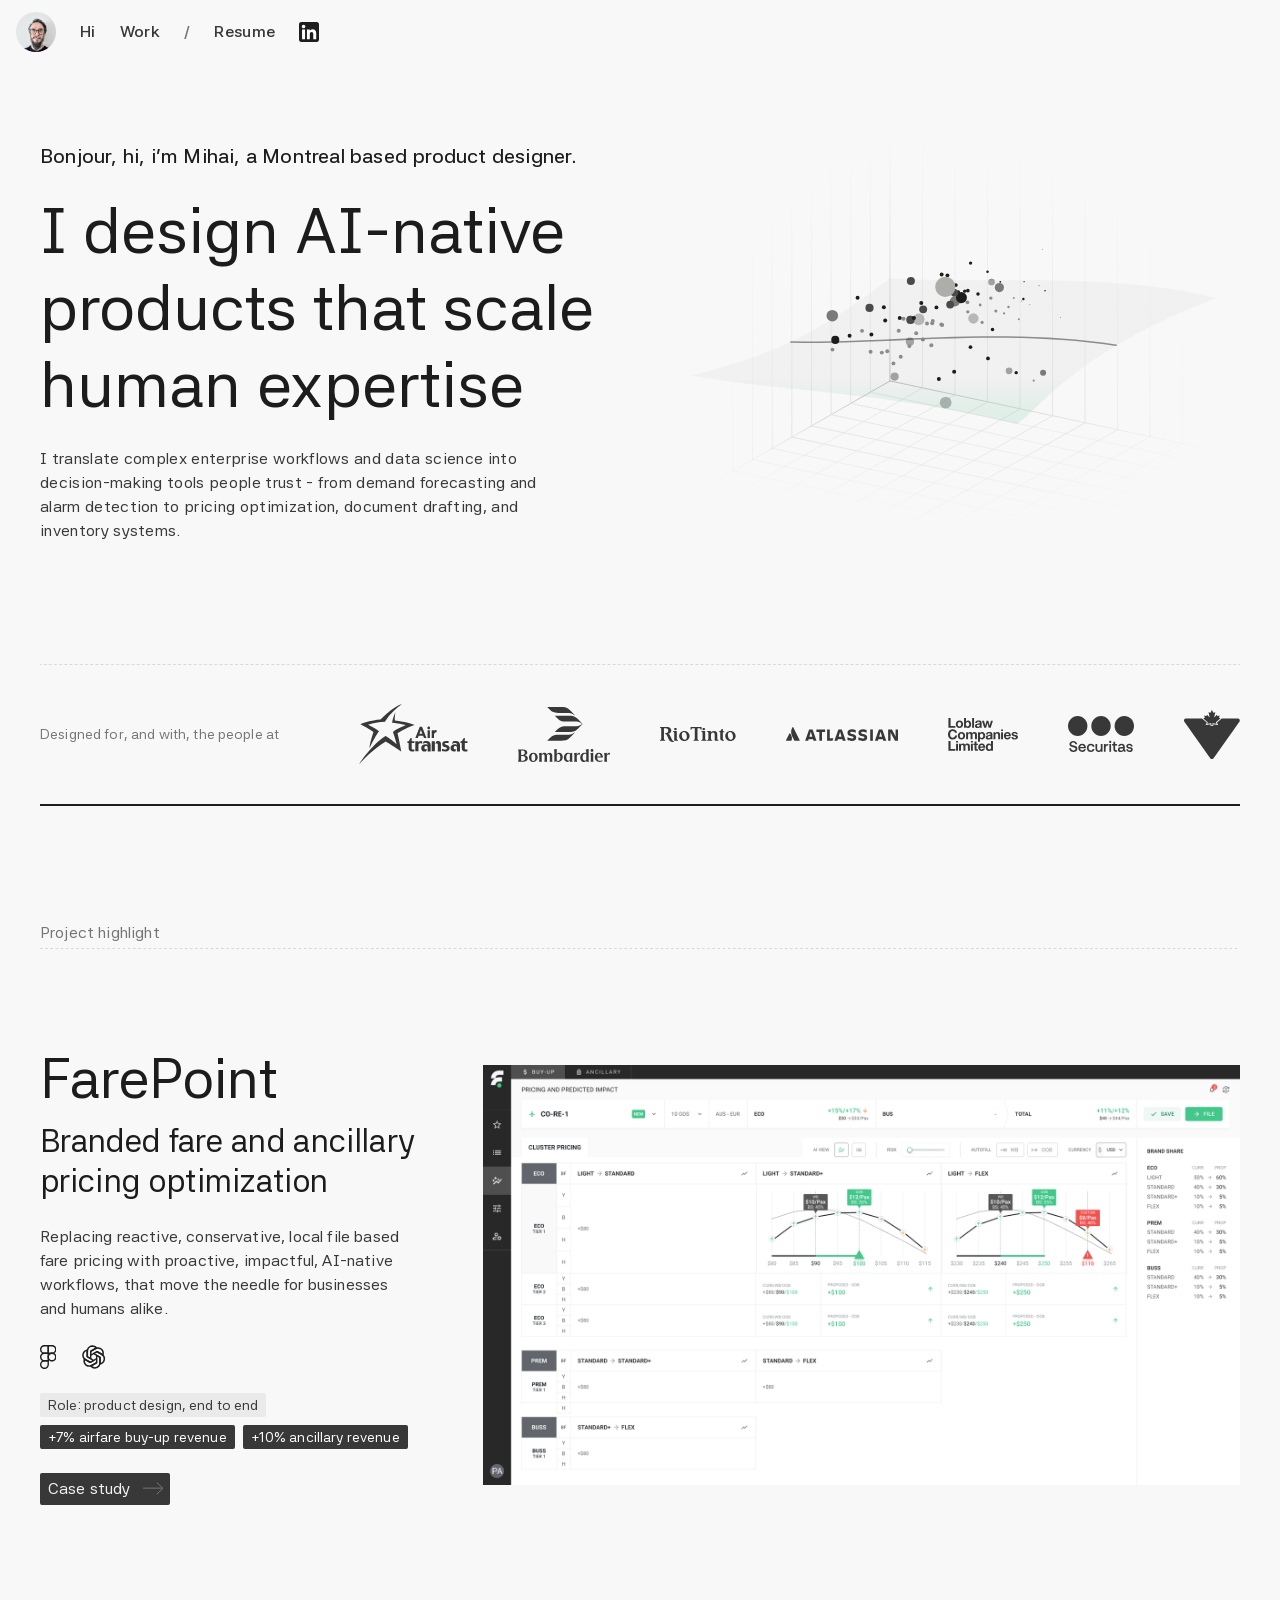
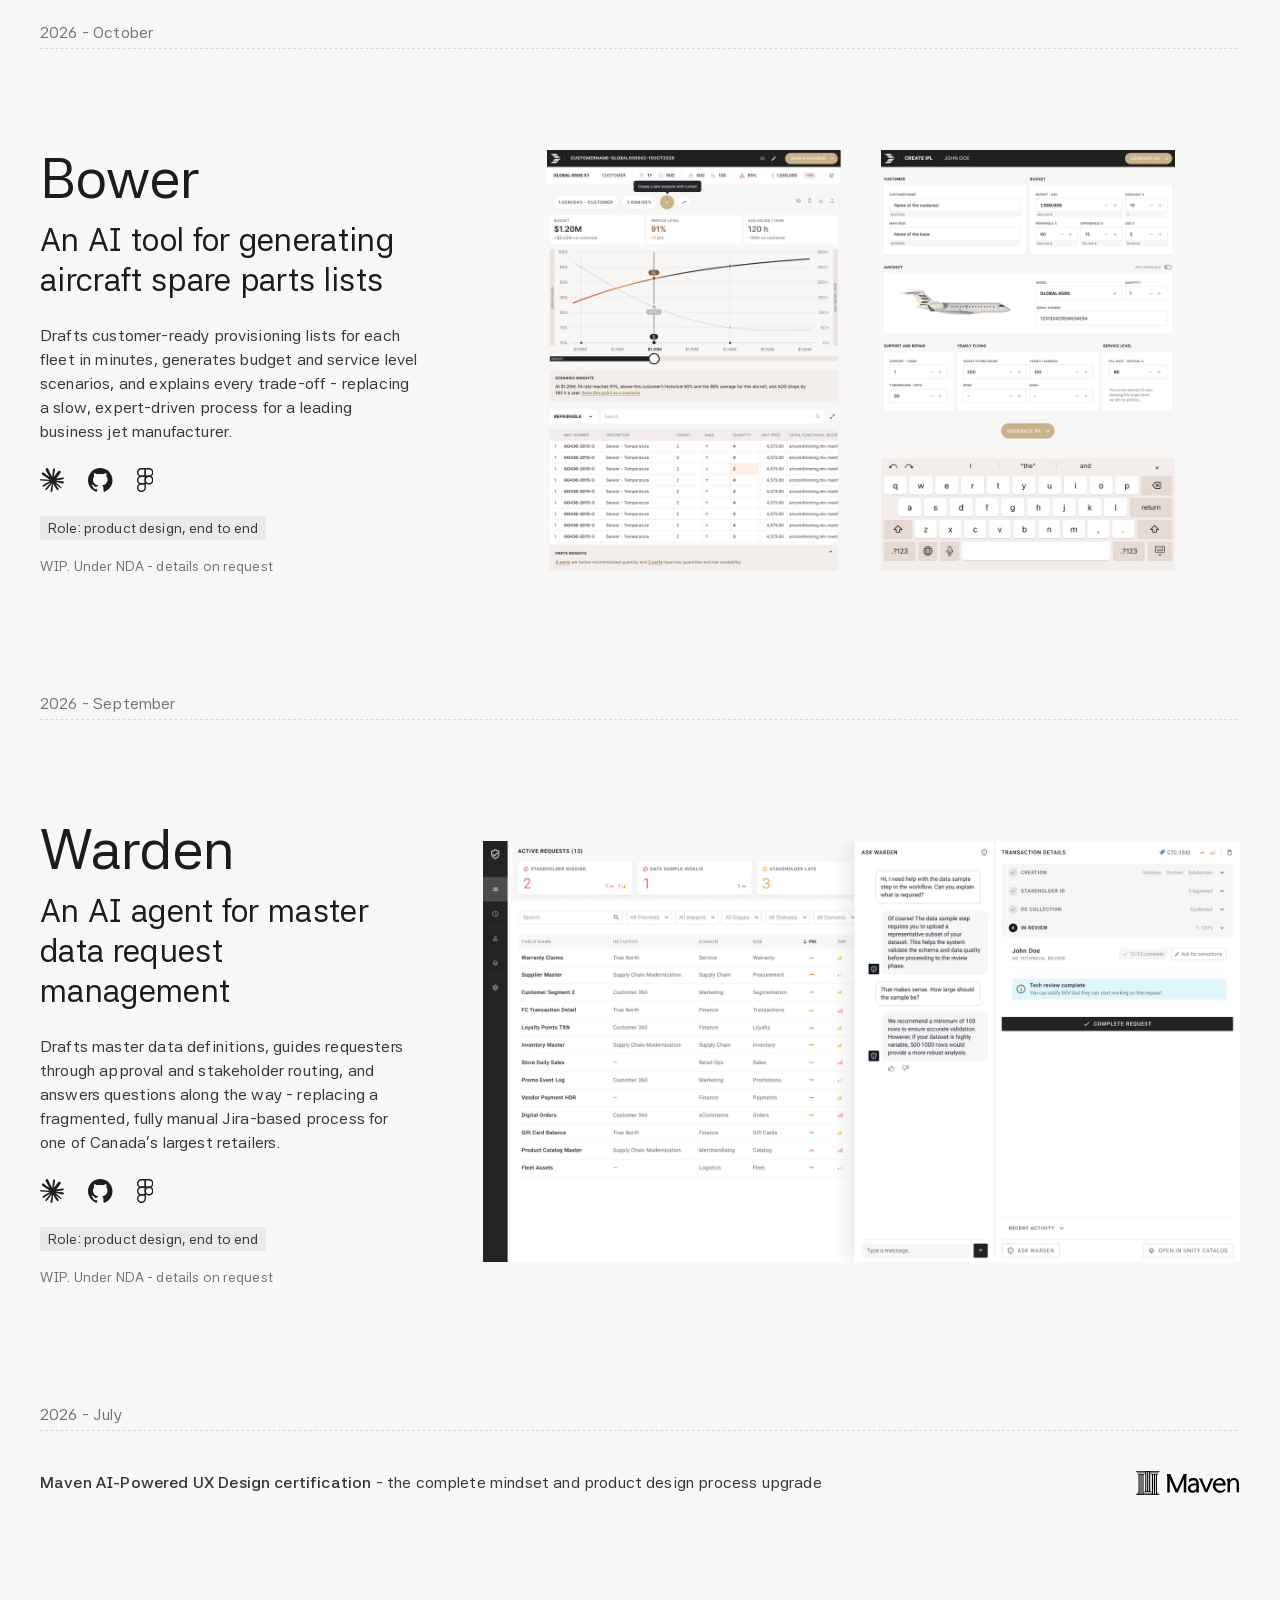
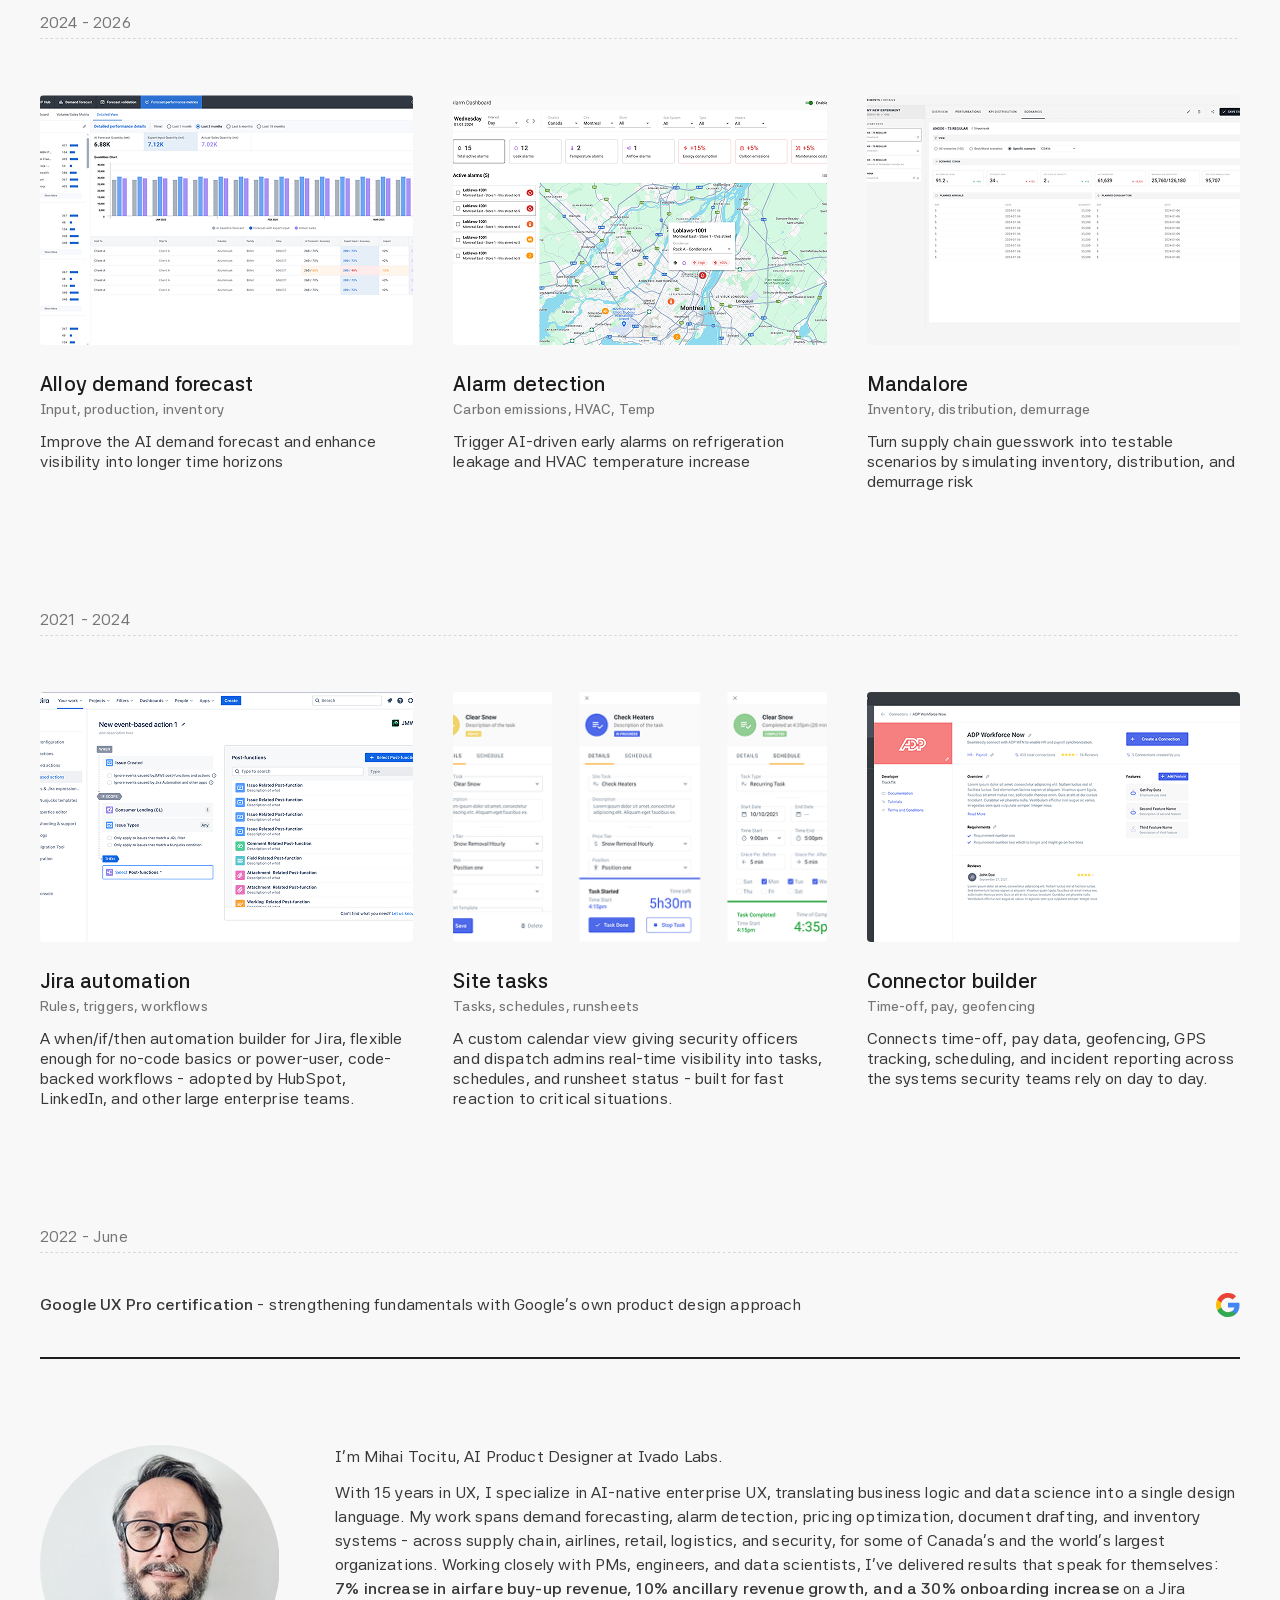
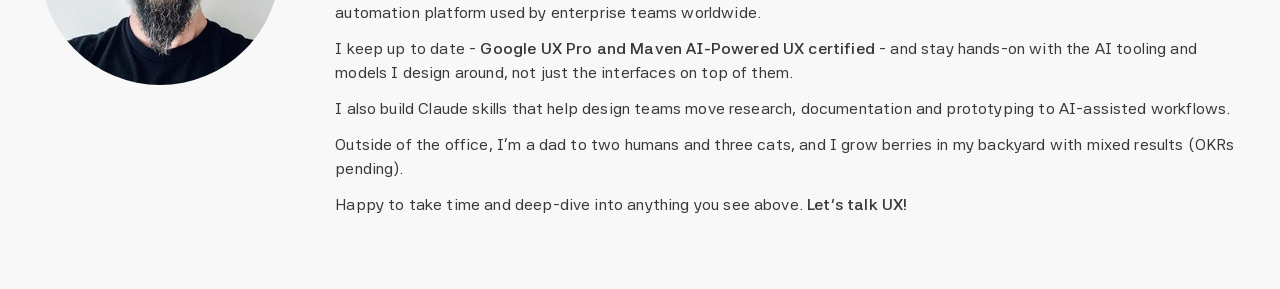
==== index.html @ f631c63a "new update" ====
<!doctype html>
<html lang="en">
  <head>
    <meta charset="UTF-8" />
    <meta name="viewport" content="width=device-width, initial-scale=1.0" />
    <title>Mihai Tocitu - AI Product Designer</title>
    <link rel="stylesheet" href="style.css" />
    <style>

/* ===== Responsive view toggle (desktop <-> mobile) ===== */
.mob-view { display: none; }
@media (max-width: 1023px) {
  .desktop-view { display: none !important; }
  .mob-view { display: block; }
}




.mob-points-row-gap{margin-top:8px}

:root {
  --primary: #1c1c1c;
  --secondary: #383838;
  --muted: #757575;
  --bg: #f8f8f8;
}

* { box-sizing: border-box; -webkit-tap-highlight-color: transparent; }
html, body { margin: 0; padding: 0; background: var(--bg); }
body {
  font-family: "Asta Sans", sans-serif;
  color: var(--secondary);
  font-weight: 400;
  -webkit-font-smoothing: antialiased;
}
img { max-width: 100%; display: block; }
a { text-decoration: none; color: inherit; }

/* NAV */
/* HERO - no visual on mobile */
.mob-hero { padding: 32px 20px 40px; }
.mob-hero .mob-kicker { font-size: 14px; color: var(--secondary); margin: 0 0 12px; }
.mob-hero h1 {
  font-size: 34px; line-height: 1.15; color: var(--primary);
  font-weight: 400; margin: 0 0 16px; letter-spacing: -0.02em;
}
.mob-hero p.mob-desc { font-size: 15px; line-height: 1.5; color: var(--secondary); margin: 0; max-width: 520px; }

/* LOGOS */
.mob-logos-section {
  border-top: 1px dashed #d9d9d9;
  border-bottom: 1px solid var(--primary);
  padding: 20px 0;
  margin: 0 20px;
}
.mob-logos-scroll {
  overflow-x: auto; -webkit-overflow-scrolling: touch; scrollbar-width: none; cursor: grab;
  margin: 0 -20px; padding: 0 20px;
}
.mob-logos-scroll::-webkit-scrollbar { display: none; }
.mob-logos-label { font-size: 14px; color: var(--muted); margin: 0 0 16px; }
.mob-logos-scroll img { height: 40px; width: auto; max-width: none; -webkit-user-drag: none; user-select: none; pointer-events: none; }

/* CHIP */
.mob-chip-row { padding: 24px 20px 0; }
.mob-chip-row-date { padding: 112px 20px 0; }
.mob-chip-row-date-16 { padding: 80px 20px 0; }
.mob-chip-row-date-24 { padding: 88px 20px 0; }
.mob-chip-row-date-40 { padding: 72px 20px 0; }
.mob-chip-divider { margin: 0 20px; border-top: 1px dashed #d5d5d5; height: 0; }
.mob-chip { display: inline-block; background: #383838; color: #f3f3f3; font-size: 14px; padding: 6px 10px; border-radius: 2px; }
.mob-chip.mob-muted-bg { background: none; color: #757575; padding: 6px 0; }
.mob-chip-date { display: inline-block; color: #757575; font-size: 14px; padding: 6px 0; }
.mob-chip-highlight { display: inline-block; color: #757575; font-size: 14px; padding: 6px 0; }
.mob-google { padding: 40px 20px; display: flex; align-items: center; gap: 20px; flex-wrap: wrap; }
.mob-google img { width: 24px; height: 24px; flex-shrink: 0; }
.mob-google p { font-size: 14px; line-height: 1.5; color: var(--secondary); margin: 0; flex: 1; min-width: 200px; }
.mob-google p b { font-weight: 600; color: var(--secondary); }
.np-card-image{width:100%;height:250px;background:#eaeaea;border-radius:4px}
.np-title-gap{margin-top:12px}

/* PROJECTS */
.mob-project { padding: 32px 20px; }
.mob-project .mob-title { font-size: 28px; color: var(--primary); font-weight: 400; margin: 0 0 6px; line-height: 1.2; }
.mob-project .mob-subtitle { font-size: 16px; color: var(--primary); font-weight: 400; margin: 0 0 16px; line-height: 1.3; }
.mob-project .mob-shot { width: 100%; border-radius: 4px; overflow: hidden; margin-bottom: 16px; }
.mob-project .mob-shot img { width: 100%; height: auto; object-fit: cover; object-position: top left; }
.mob-project .mob-desc { font-size: 14px; line-height: 1.5; color: var(--secondary); margin: 0 0 16px; }
.mob-project .mob-icons { margin-bottom: 16px; }
.mob-project .mob-icons img { height: 28px; width: auto; }
.mob-project .mob-shot-pair { display: flex; justify-content: center; gap: 40px; width: 100%; margin-bottom: 16px; }
.mob-project .mob-shot-pair img { width: calc(50% - 20px); height: auto; object-fit: contain; display: block; }
.mob-project .mob-cta-btn { display: inline-flex; align-items: center; gap: 8px; background: #383838; color: #f3f3f3; font-size: 14px; padding: 8px 12px; border-radius: 2px; }
.mob-meta-chips { display: flex; flex-wrap: wrap; gap: 8px; margin-bottom: 16px; }
.mob-meta-chip.outcome { background: #383838; color: #fff; }
.mob-meta-chip.role { color: var(--secondary); }
.mob-nda { flex-basis: 100%; margin: 8px 0 0; font-size: 12px; color: #757575; }
.mob-meta-chip { display: inline-block; background: #eaeaea; color: #757575; font-size: 12px; padding: 3px 8px; border-radius: 2px; }
.mob-project .mob-cta-chip { display: inline-block; background: #757575; color: #f3f3f3; font-size: 14px; padding: 6px 10px; border-radius: 2px; }

/* MAVEN */
.mob-maven { padding: 40px 20px; display: flex; align-items: center; gap: 20px; flex-wrap: wrap; }
.mob-maven img { width: 90px; height: auto; flex-shrink: 0; }
.mob-maven p { font-size: 14px; line-height: 1.5; color: var(--secondary); margin: 0; flex: 1; min-width: 200px; }
.mob-maven p b { font-weight: 600; color: var(--secondary); }

/* UP-TO CARDS */
.mob-upto { padding: 32px 20px; }
.mob-upto-card { display: flex; flex-direction: column; gap: 16px; align-items: flex-start; padding: 20px 0; border-top: 1px solid #e5e5e5; }
.mob-upto-card:first-of-type { border-top: none; }
.mob-upto-card .mob-card-image { width: 100%; height: auto; border-radius: 4px; flex-shrink: 0; display: block; }
.mob-upto-card .mob-body h3 { font-size: 17px; color: var(--primary); font-weight: 600; margin: 0 0 4px; }
.mob-upto-card .mob-body .mob-subtitle { font-size: 14px; color: var(--muted); margin: 0 0 8px; }
.mob-upto-card .mob-body .mob-desc { font-size: 14px; line-height: 1.5; color: var(--secondary); margin: 0; }

/* ABOUT */
.mob-about { padding: 32px 20px; border-top: 1px solid #e5e5e5; }
.mob-about-photo { width: 96px; height: 96px; border-radius: 999px; overflow: hidden; margin-bottom: 20px; }
.mob-about-photo img { width: 100%; height: 100%; object-fit: cover; }
.mob-about p { font-size: 14px; line-height: 1.6; color: var(--secondary); margin: 0 0 12px; }
.mob-about p b { font-weight: 600; }
.mob-about a.mob-mail { font-weight: 600; color: var(--primary); }

.mob-note { margin: 24px 20px; padding: 12px 14px; font-size: 13px; color: var(--muted); background: #eaeaea; border-radius: 4px; line-height: 1.5; }

.mob-closing { padding: 40px 20px 56px; border-top: 1px solid var(--primary); text-align: center; }


/* ===== Hero graph: 3D version (assets/hero-graph-3d.js) =====
   Without JavaScript, or if the script fails, the animated SVG <img> stays. */
.hero-graph-3d { width: 100%; }
.hg3-js .hero-graph-img { visibility: hidden; }

    </style>
    <script>
      /* Hide the SVG hero only while the 3D version is expected; show it again if that doesn't happen within 3s */
      document.documentElement.classList.add('hg3-js');
      setTimeout(function(){ if (!window.__hg3ok) document.documentElement.classList.remove('hg3-js'); }, 3000);
    </script>
  </head>
  <body data-page="homepage">
    <div class="desktop-view">
      <div id="root"><div class="min-h-screen bg-[#f8f8f8] flex justify-center"><div style="width: 1392px;"><div class="bg-[#f8f8f8] content-stretch flex flex-col isolate items-start relative size-full" data-name="homepage-v2"><div class="bg-[#f8f8f8] h-[64px] relative shrink-0 w-full z-[13]" data-name="top-menu" style="position: sticky; top: 0px; z-index: 1000;"><div class="flex flex-col items-end justify-center size-full"><div class="content-stretch flex flex-col items-end justify-center px-[16px] relative size-full"><div class="content-stretch flex gap-[24px] items-center relative shrink-0 w-full" data-name="content"><div class="nav-avatar-circle" data-name="face"><img alt="" class="absolute inset-0 size-full object-cover" src="./assets/0455511b0e5e797e37f0545df5b03de2812aa929-OkONpqcl.png" style="object-position: center 22%;"></div><p class="[word-break:break-word] font-['Asta_Sans:SemiBold',sans-serif] font-semibold leading-[20px] relative shrink-0 nav-link text-[16px] tracking-[0.32px] whitespace-nowrap">Hi</p><p class="[word-break:break-word] font-['Asta_Sans:SemiBold',sans-serif] font-semibold leading-[20px] relative shrink-0 nav-link text-[16px] tracking-[0.32px] whitespace-nowrap">Work</p><p class="[word-break:break-word] font-['Asta_Sans:SemiBold',sans-serif] font-semibold leading-[20px] relative shrink-0 text-[#757575] text-[16px] tracking-[0.32px] whitespace-nowrap">/</p><p class="[word-break:break-word] font-['Asta_Sans:SemiBold',sans-serif] font-semibold leading-[20px] relative shrink-0 nav-link text-[16px] tracking-[0.32px] whitespace-nowrap">Resume</p><a href="https://www.linkedin.com/in/mihaitocitu/" target="_blank" rel="noopener noreferrer" class="relative shrink-0 linkedin-icon-size block" data-name="Group"><svg class="absolute block inset-0 size-full" fill="none" height="20" preserveAspectRatio="none" viewBox="0 0 16 16" width="20"><g id="Group"><path clip-rule="evenodd" d="M1.77778 16H14.2222C15.2041 16 16 15.2041 16 14.2222V1.77778C16 0.795938 15.2041 0 14.2222 0H1.77778C0.795938 0 0 0.795938 0 1.77778V14.2222C0 15.2041 0.795938 16 1.77778 16Z" fill="#1E1E1E" fill-rule="evenodd" id="Vector"></path><path clip-rule="evenodd" d="M13.7778 13.7778H11.4035V9.7338C11.4035 8.62506 10.9822 8.00545 10.1046 8.00545C9.14991 8.00545 8.65113 8.65025 8.65113 9.7338V13.7778H6.36296V6.07407H8.65113V7.11176C8.65113 7.11176 9.33912 5.83871 10.9739 5.83871C12.6079 5.83871 13.7778 6.83655 13.7778 8.90027V13.7778ZM3.63319 5.06534C2.85379 5.06534 2.22222 4.42881 2.22222 3.64378C2.22222 2.85875 2.85379 2.22222 3.63319 2.22222C4.41259 2.22222 5.04378 2.85875 5.04378 3.64378C5.04378 4.42881 4.41259 5.06534 3.63319 5.06534ZM2.45168 13.7778H4.83764V6.07407H2.45168V13.7778Z" fill="white" fill-rule="evenodd" id="Vector_2"></path></g></svg></a></div></div></div></div><div class="bg-[#f8f8f8] relative shrink-0 w-full z-[12]" data-name="Hero"><div class="content-stretch flex flex-col items-start pb-[80px] pt-[40px] px-[40px] relative w-full"><div class="content-stretch flex gap-[56px] items-center relative shrink-0 w-full" data-name="hero-content"><div class="bg-[#f8f8f8] content-stretch flex flex-[1_0_0] flex-col gap-[24px] h-[388px] items-start justify-center min-w-px relative" data-name="hero-text"><p class="[word-break:break-word] font-['Asta_Sans:Medium',sans-serif] font-medium leading-[normal] relative shrink-0 text-[#1c1c1c] text-[20px] tracking-[0.2px] whitespace-nowrap">Bonjour, hi, i’m Mihai, a Montreal based product designer.</p><p class="[word-break:break-word] font-['Asta_Sans:Regular',sans-serif] font-normal leading-[1.2] min-w-full relative shrink-0 text-[#1c1c1c] text-[64px] w-[min-content]">I design AI-native products that scale human expertise</p><p class="[word-break:break-word] font-['Asta_Sans:Regular',sans-serif] font-normal leading-[24px] relative shrink-0 text-[#383838] text-[16px] tracking-[0.32px] w-[516px]">I translate complex enterprise workflows and data science into decision-making tools people trust - from demand forecasting and alarm detection to pricing optimization, document drafting, and inventory systems.</p><div class="grid-cols-[max-content] grid-rows-[max-content] inline-grid leading-[0] place-items-start relative shrink-0"></div></div><div class="flex-[1_0_0] min-w-px relative hero-visual" data-name="hero-visual"><img alt="Graph" class="hero-graph-img" src="assets/graph-animated.svg"></div></div></div></div><div class="bg-[#f8f8f8] relative shrink-0 w-full z-[11]" data-name="people"><div class="flex flex-col items-end justify-center size-full"><div class="content-stretch flex flex-col gap-[40px] items-end justify-center px-[40px] py-px relative size-full"><div class="flex items-center justify-center relative shrink-0 w-full"><div class="flex-none rotate-180 w-full"><div class="h-0 relative w-full" data-name="divider"><div class="absolute inset-[-1px_0_0_0]"><img alt="" class="block max-w-none size-full" height="1" width="1392" src="[data-uri]"></div></div></div></div><div class="content-stretch flex gap-[80px] items-center no-hover relative shrink-0 w-full" data-name="content"><p class="[word-break:break-word] shrink-0 font-['Asta_Sans:Regular',sans-serif] font-normal leading-[20px] relative text-[#757575] text-[14px] tracking-[0.14px] whitespace-nowrap">Designed for, and with, the people at</p><div class="content-stretch flex gap-[64px] items-center justify-end relative flex-[1_1_0%] min-w-px overflow-hidden"><div class="h-[60.492px] relative shrink-0 w-[108.511px]"><svg class="absolute block inset-0 size-full" fill="none" height="60.4919" preserveAspectRatio="none" viewBox="0 0 108.511 60.4919" width="108.511"><g id="Group 1"><path d="M43.0069 2.07424e-05C35.5499 2.37857 28.6071 8.67798 21.4714 15.5565C12.343 16.0708 2.50763 19.7358 1.47907 20.1858C11.9575 25.5857 14.4641 28.092 14.4641 28.092C14.4641 28.092 11.0566 37.9922 10.4137 44.4207C12.7923 38.7636 17.2925 30.9216 19.9924 27.1931C16.0711 24.0431 8.9999 20.7646 8.9999 20.7646C8.9999 20.7646 14.657 18.321 26.0354 17.7424C26.0354 17.7424 30.7928 8.61421 43.0069 2.07424e-05ZM36.3851 8.1637C35.3566 10.4137 33.4282 15.2361 33.1068 18.836C41.0781 19.4789 46.5426 21.2781 46.5426 21.2781C46.5426 21.2781 38.4429 24.3643 33.943 27.9C34.7787 29.8928 36.5782 35.6782 37.6067 40.1781C35.871 38.571 30.5992 34.2644 26.8064 32.0145C21.7922 33.943 7.84277 47.6992 0 60.4919C3.4071 56.9563 13.3065 45.7067 26.8064 37.6067C29.5706 39.2139 42.3641 47.6349 42.3641 47.6349C42.3641 47.6349 39.5355 32.7208 38.507 29.3137C42.4926 26.5495 49.3064 22.8212 55.6706 20.8926C46.7993 17.2927 35.8063 16.3927 35.8063 16.3927C35.8063 16.3927 35.5494 13.5636 36.3851 8.1637Z" fill="#383838" id="XMLID_10_"></path><path d="M51.6823 34.0711C51.6823 34.0711 49.8181 37.1565 49.7538 37.3494C49.5609 37.3494 48.4041 37.4137 48.4041 37.4137V39.0861H49.6245V44.0356C49.6245 45.1284 49.9464 46.0284 50.4607 46.6069C51.0392 47.1855 51.8105 47.5072 52.7747 47.5072C53.2247 47.5072 53.6745 47.5075 54.1245 47.4429C54.5745 47.3786 54.9606 47.3141 55.282 47.1855L55.3463 47.1212V45.3207L55.1542 45.385C54.9613 45.4493 54.7682 45.5144 54.5754 45.5144C54.3825 45.5786 54.1256 45.5787 53.8685 45.5787C53.4185 45.5787 53.0968 45.4501 52.9682 45.2572C52.8397 45.0644 52.7108 44.6789 52.7108 44.2289V39.0861H55.4104V37.2856H52.7108V34.0714H52.6466L51.6823 34.0711ZM104.781 34.0711C104.781 34.0711 102.917 37.1565 102.853 37.3494C102.66 37.3494 101.503 37.4137 101.503 37.4137V39.0861H102.725V44.0356C102.725 45.1284 102.981 46.0284 103.56 46.6069C104.138 47.1855 104.91 47.5072 105.874 47.5072C106.324 47.5072 106.775 47.5075 107.225 47.4429C107.675 47.3786 108.06 47.3141 108.381 47.1855L108.446 47.1212V45.3207L108.253 45.385C108.061 45.4493 107.867 45.5144 107.675 45.5144C107.482 45.5786 107.225 45.5787 106.968 45.5787C106.518 45.5787 106.196 45.4501 106.067 45.2572C105.939 45.0644 105.81 44.6789 105.81 44.2289V39.0861H108.511V37.2856H105.81V34.0714H105.746L104.781 34.0711ZM87.1672 36.9639C85.8172 36.9639 84.8531 37.2216 84.2103 37.8002C83.5674 38.3787 83.246 39.0851 83.246 39.9208C83.246 40.6922 83.4394 41.3991 83.7608 41.9134C84.0822 42.4277 84.7891 42.8139 85.7534 43.071C86.9748 43.3924 87.4241 43.6493 87.5527 43.7779C87.7455 43.9708 87.8741 44.1634 87.8741 44.4848C87.8741 44.8062 87.746 45.0001 87.4245 45.1929C87.1031 45.3858 86.5884 45.5144 85.9455 45.5144C85.4313 45.5144 84.9179 45.4498 84.4037 45.257C83.8894 45.1284 83.5032 44.9348 83.246 44.8062L83.0527 44.7419L82.9884 44.8062V46.9281L83.0527 46.9924C83.3099 47.1853 83.6958 47.3136 84.2744 47.3779C84.853 47.5064 85.432 47.5072 86.0748 47.5072C87.6819 47.5072 88.8393 47.1858 89.5465 46.5429C90.2536 45.9001 90.6388 45.1279 90.6388 44.1636C90.7031 43.3922 90.4459 42.6853 89.9959 42.171C89.5459 41.6567 88.775 41.2068 87.6179 40.8853C86.7822 40.6282 86.2027 40.4351 85.9455 40.3065C85.7527 40.1779 85.6241 39.9861 85.6241 39.729C85.6241 39.4718 85.7536 39.343 86.0108 39.1501C86.3322 39.0216 86.717 38.8928 87.2312 38.8928C87.6812 38.8928 88.1319 38.9564 88.6462 39.0208C88.8391 39.0851 89.0322 39.0859 89.225 39.1501L89.9959 37.543L89.9317 37.4787C89.5459 37.2859 89.16 37.1563 88.71 37.092C88.2601 37.0277 87.7458 36.9639 87.1672 36.9639ZM61.8387 37.092C61.2601 37.092 60.6815 37.2856 60.2315 37.5428L60.1673 37.6071C59.8458 37.7999 59.5891 38.1218 59.3963 38.4433C59.3963 37.9933 59.332 37.2856 59.332 37.2856H56.3099V47.3779H59.4601V41.0147C59.4601 40.3718 59.7817 39.857 60.3603 39.5356C60.6174 39.407 60.9391 39.2782 61.2606 39.2782H61.3248C61.7105 39.2782 62.0958 39.4065 62.4172 39.6637L62.5465 39.793L63.5748 37.6711C63.1248 37.2854 62.5458 37.092 61.8387 37.092ZM67.4962 37.092C66.6605 37.092 65.9532 37.1568 65.3103 37.2854C65.1175 37.3497 64.8603 37.4134 64.6675 37.4134L63.6391 39.7287L63.7034 39.793L63.8327 39.7287C64.2184 39.5359 64.6041 39.4065 65.1184 39.2779C65.5684 39.1494 66.1467 39.0859 66.7895 39.0859C67.3681 39.0859 67.7538 39.2144 68.0752 39.4073C68.3324 39.6001 68.5248 39.8568 68.5248 40.1782V40.8851C68.3319 40.7565 68.139 40.6922 67.8819 40.5636C67.4962 40.4351 67.0459 40.3716 66.6602 40.3716C65.3103 40.3716 64.2174 40.692 63.446 41.2705C62.6103 41.9134 62.2255 42.8144 62.2255 43.9072V44.0993C62.2255 45.2565 62.546 46.0922 63.1246 46.6707C63.7031 47.2493 64.6681 47.5069 65.8252 47.5069C66.3395 47.5069 66.725 47.4421 67.175 47.3136L68.1392 45.1929L68.075 45.1276C67.7535 45.3205 67.4324 45.4491 67.0467 45.4491C66.5967 45.4491 66.1462 45.3205 65.8891 45.1276C65.6319 44.9348 65.4395 44.5501 65.4395 43.9072V43.7139C65.4395 43.1353 65.5676 42.6853 65.8891 42.4282C66.1462 42.171 66.5967 42.0427 67.0467 42.0427C67.5609 42.0427 68.01 42.1708 68.2671 42.4922C68.5242 42.7493 68.6538 43.1996 68.6538 43.7139V47.4429H71.6747V40.821C71.5462 39.5353 71.1599 38.5708 70.5171 37.9922C69.8742 37.4137 68.8462 37.092 67.4962 37.092ZM79.2609 37.092C78.5537 37.092 77.9106 37.2216 77.3963 37.4787L76.3028 39.8568L76.6895 39.6634C77.0109 39.5348 77.3961 39.4713 77.7818 39.4713C78.1032 39.4713 78.2956 39.5359 78.5528 39.7287C78.7456 39.8573 78.8102 40.1787 78.8102 40.693V47.5069H81.9603V40.3716C81.9603 39.1502 81.7034 38.3144 81.2534 37.8002C80.7392 37.2859 80.0966 37.092 79.2609 37.092ZM96.81 37.092C95.9743 37.092 95.2669 37.1568 94.624 37.2854C94.4312 37.3497 94.174 37.4134 93.9812 37.4134L92.9529 39.6634L93.0171 39.7287L93.1464 39.6634C93.4678 39.4705 93.9178 39.3425 94.4321 39.2139C94.8821 39.0854 95.4604 39.0206 96.1033 39.0206C96.6818 39.0206 97.0675 39.1491 97.389 39.342C97.6461 39.5348 97.8385 39.7927 97.8385 40.1142V40.821C97.6457 40.6925 97.4528 40.6282 97.1957 40.4996C96.81 40.3711 96.3609 40.3063 95.9752 40.3063C94.6252 40.3063 93.5324 40.6279 92.761 41.2065C91.9253 41.8493 91.5393 42.7491 91.5393 43.8419V44.0353C91.5393 45.1924 91.861 46.0281 92.4395 46.6067C93.0181 47.1853 93.9819 47.4429 95.139 47.4429C95.6533 47.4429 96.103 47.3781 96.4887 47.2495L97.453 45.1276L97.3887 45.0633C97.0673 45.2562 96.7461 45.3848 96.3604 45.3848C95.9104 45.3848 95.46 45.2562 95.2028 45.0633C94.9457 44.8705 94.7533 44.4845 94.7533 43.8417V43.7136C94.7533 43.1351 94.8814 42.6851 95.2028 42.4279C95.46 42.1708 95.9104 42.0425 96.3604 42.0425C96.8747 42.0425 97.2607 42.1705 97.5821 42.4919C97.8392 42.7491 97.9675 43.1993 97.9675 43.7136V47.4427H100.988V40.8208C100.924 39.5351 100.539 38.5706 99.8961 37.992C99.2532 37.4134 98.2242 37.092 96.81 37.092ZM72.7031 37.2854V47.3776H75.8532V37.2854H72.7031Z" fill="#383838" id="XMLID_8_"></path><path d="M69.7447 22.5637C69.0376 22.5637 68.395 23.142 68.395 23.9135C68.395 24.6849 68.9733 25.2645 69.7447 25.2645C70.5161 25.2645 71.0945 24.6206 71.0945 23.9135C71.0945 23.142 70.5161 22.5637 69.7447 22.5637ZM60.7448 22.7571L56.3089 34.071H58.8163L59.7165 31.821H64.0872L64.9874 34.071H67.4947L63.0589 22.7571H60.7448ZM61.9024 25.9714L63.3162 29.6991H60.4875L61.9024 25.9714ZM76.9442 26.0356C76.1085 26.0356 75.4016 26.3576 74.9516 26.8719V26.1637H72.7016V34.0713H75.0156V30.793C75.0156 29.1216 75.9159 28.2856 77.2016 28.2856H77.587V26.0356H76.9442ZM68.5871 26.1637V34.0713H70.9023V26.1637H68.5871Z" fill="#383838" id="path5042"></path></g></svg></div><div class="h-[55px] overflow-clip relative shrink-0 w-[92px]" data-name="Bombardier-logo-black"><div class="absolute contents inset-0" data-name="Group"><div class="absolute contents inset-0" data-name="Group"><svg class="absolute block inset-0 size-full" fill="none" height="55" preserveAspectRatio="none" viewBox="0 0 92 55" width="92"><g id="Logo"><path d="M0.0340051 54.7873H5.07303C8.09322 54.7873 9.83643 53.3783 9.83643 51.3001C9.83643 49.7679 8.73215 48.6585 6.86815 48.3416C8.38674 47.9545 9.2843 46.9509 9.2843 45.5949C9.2843 43.7284 7.62789 42.4601 4.76252 42.4601H0C0.448332 43.2354 0.604039 44.6617 0.604039 46.1227V51.1238C0.604039 52.5858 0.466229 54.0294 0.0349 54.7864H0.0340051V54.7873ZM4.57279 43.5697C5.97059 43.5697 6.78224 44.4151 6.78224 45.7182C6.78224 47.0212 5.97148 47.8842 4.5558 47.8842H3.12311V43.5697H4.57279ZM4.95221 48.9762C6.41891 48.9762 7.31647 49.8747 7.31647 51.353C7.31647 52.8314 6.40191 53.7309 4.91733 53.7309H3.12311V48.9762H4.95221ZM15.3587 54.9808C17.8787 54.9808 19.7597 53.0259 19.7597 50.3321C19.7597 47.6385 17.8957 45.7365 15.3587 45.7365C12.8217 45.7365 10.9407 47.6731 10.9407 50.3852C10.9407 53.0971 12.8217 54.9808 15.3587 54.9808ZM15.3757 53.9599C14.1846 53.9599 13.3909 52.71 13.3909 50.3852C13.3909 48.0603 14.1846 46.793 15.3238 46.793C16.4629 46.793 17.3087 48.0257 17.3087 50.3852C17.3087 52.7447 16.5318 53.9599 15.3757 53.9599ZM21.3123 48.853V51.7941C21.3123 52.815 21.2434 54.1189 20.9669 54.7873H23.987C23.7624 54.1536 23.6935 52.8324 23.6935 51.8644V48.1134C24.1418 47.5673 24.66 47.1628 25.2989 47.1628C26.0409 47.1628 26.5929 47.7088 26.5929 48.7653V51.8644C26.5929 52.8332 26.524 54.1536 26.2824 54.7873H29.3026C29.044 54.118 28.9741 52.815 28.9741 51.7941V48.5361C28.9741 48.3772 28.9741 48.2192 28.9571 48.0786C29.3886 47.5325 29.9236 47.1628 30.5626 47.1628C31.3223 47.1628 31.8745 47.7088 31.8745 48.7653V51.8644C31.8745 52.8332 31.8056 54.1536 31.5639 54.7873H34.6011C34.3246 54.118 34.2557 52.815 34.2557 51.7941V48.5535C34.2557 46.7746 33.2204 45.7355 31.6669 45.7355C30.4239 45.7355 29.4234 46.4396 28.8364 47.4613C28.491 46.3519 27.6282 45.7355 26.4371 45.7355C25.2461 45.7355 24.2966 46.4048 23.6935 47.391V45.8415L20.7941 46.2642C21.1735 46.8449 21.3123 47.8494 21.3123 48.853ZM36.3614 45.0672V54.8758L38.0697 54.2951C38.7256 54.7352 39.5363 54.9818 40.4339 54.9818C42.8331 54.9818 44.766 53.0624 44.766 50.1213C44.766 47.4623 43.2304 45.7365 41.2106 45.7365C40.1922 45.7365 39.2947 46.2824 38.7426 47.2157V42.0037L35.8432 42.4785C36.2227 43.0592 36.3604 44.0637 36.3604 45.0672H36.3614ZM40.3658 47.0751C41.5221 47.0751 42.3328 48.3078 42.3328 50.3505C42.3328 52.6752 41.4013 53.9783 40.0545 53.9783C39.6062 53.9783 39.1399 53.8193 38.7426 53.5382V48.0265C39.208 47.4275 39.7431 47.0761 40.365 47.0761L40.3658 47.0751ZM54.2409 52.1994V45.8242L52.239 46.2642C51.652 45.9292 50.9272 45.7355 50.1504 45.7355C47.7691 45.7355 45.8532 47.6723 45.8532 50.5961C45.8532 53.2377 47.3889 54.9808 49.4085 54.9808C50.4099 54.9808 51.3066 54.4348 51.8596 53.519V54.7873H54.6551C54.2927 54.2413 54.2409 53.2022 54.2409 52.1986V52.1994ZM48.2863 50.3505C48.2863 48.0429 49.218 46.7582 50.5468 46.7582C50.9961 46.7582 51.4614 46.9162 51.8587 47.1809V52.7108C51.4096 53.3098 50.8574 53.644 50.2363 53.644C49.0802 53.644 48.2863 52.4113 48.2863 50.3513V50.3505ZM56.3975 51.7941C56.3975 52.815 56.3286 54.1189 56.0521 54.7873H59.1413C58.8648 54.118 58.7789 52.815 58.7789 51.8115V48.9232C59.2968 48.0429 59.9179 47.5144 60.7466 47.5144C61.1779 47.5144 61.5573 47.602 61.9197 47.7782L61.816 45.8232C61.6782 45.7529 61.4016 45.7 61.126 45.7C60.1944 45.7 59.279 46.4569 58.7789 48.1653V45.8406L55.8793 46.2633C56.2589 46.8441 56.3967 47.8484 56.3967 48.852V51.7931L56.3975 51.7941ZM68.2537 53.3966V54.7873H71.0672C70.7048 54.2413 70.6529 53.2022 70.6529 52.1986V42.0037L67.7365 42.4775C68.1159 43.0583 68.2537 44.0627 68.2537 45.0662V46.088C67.7365 45.8587 67.1494 45.7355 66.5105 45.7355C64.1632 45.7355 62.1962 47.5847 62.1962 50.4198C62.1962 53.2551 63.7149 54.9808 65.6478 54.9808C66.718 54.9808 67.7015 54.3818 68.2537 53.3957V53.3966ZM68.2537 52.6743C67.7883 53.3254 67.2183 53.6604 66.5973 53.6604C65.4241 53.6604 64.6295 52.4278 64.6295 50.3321C64.6295 48.0257 65.5789 46.7572 66.9078 46.7572C67.3741 46.7572 67.8394 46.898 68.2537 47.1628V52.6743ZM74.0184 44.8015C74.8123 44.8015 75.4162 44.1851 75.4162 43.3752C75.4162 42.5653 74.8123 41.9663 74.0184 41.9663C73.2247 41.9663 72.6036 42.5999 72.6036 43.3752C72.6036 44.1505 73.1907 44.8015 74.0184 44.8015ZM72.8443 48.8521V51.6701C72.8443 52.6918 72.7754 54.118 72.4989 54.7873H75.5711C75.2946 54.118 75.2256 52.6918 75.2256 51.6701V45.8407L72.3262 46.2634C72.7056 46.8441 72.8435 47.8486 72.8435 48.8521H72.8443ZM81.3699 54.9992C82.4741 54.9992 83.6133 54.6466 84.3211 54.1362L84.4769 52.9566C83.683 53.5372 82.7854 53.8551 81.9049 53.8551C80.3175 53.8551 79.2642 52.6397 79.1953 50.386H84.9422C84.9252 47.5681 83.4236 45.7373 80.9384 45.7373C78.4535 45.7373 76.7791 47.7627 76.7791 50.3513C76.7791 53.0979 78.6431 55 81.3699 55V54.9992ZM80.9555 46.7572C81.87 46.7572 82.561 47.5499 82.7158 49.399H79.2123C79.3331 47.7079 79.989 46.7572 80.9555 46.7572ZM86.4777 51.7941C86.4777 52.815 86.4088 54.1189 86.1323 54.7873H89.2214C88.9449 54.118 88.859 52.815 88.859 51.8115V48.9232C89.3771 48.0429 89.9982 47.5144 90.8269 47.5144C91.2582 47.5144 91.6376 47.602 92 47.7782L91.8963 45.8232C91.7583 45.7529 91.4819 45.7 91.2063 45.7C90.2747 45.7 89.3593 46.4569 88.859 48.1653V45.8406L85.9596 46.2633C86.339 46.8441 86.4769 47.8484 86.4769 48.852V51.7931L86.4777 51.7941Z" fill="#383838" id="Wordmark_00000151502627759589149270000017208500920765410194_"></path><path d="M29.2216 33.7855L31.9062 31.0461C34.5909 28.3068 37.2755 27.8502 40.855 27.8502H48.2378C51.8173 27.8502 53.6965 27.6219 56.6048 25.5674H56.9629L52.041 30.5896C49.3563 33.329 46.6717 33.7855 43.0922 33.7855H29.2216ZM36.8281 8.67463L39.5127 11.414C42.1973 14.1534 44.882 14.61 48.4615 14.61H55.8442C59.4238 14.61 61.3029 14.8382 64.2113 16.8927C61.3029 18.9473 59.4238 19.1756 55.8442 19.1756H48.4615C44.882 19.1756 42.1973 19.6321 39.5127 22.3715L36.8281 25.1109H50.6986C54.2782 25.1109 56.9629 24.6543 59.6473 21.9149L64.5692 16.8927L59.6473 11.8706C56.9629 9.13119 54.2782 8.67463 50.6986 8.67463H36.8281ZM29.2216 0L31.9062 2.73938C34.5909 5.47874 37.2755 5.93532 40.855 5.93532H48.2377C51.8173 5.93532 53.6965 6.1636 56.6048 8.21812H56.9629L52.041 3.19594C49.3563 0.456562 46.6717 0 43.0922 0H29.2216Z" fill="#383838" id="Symbol"></path></g></svg></div></div></div><div class="h-[16px] overflow-clip relative shrink-0 w-[77px]" data-name="Rio_Tinto"><div class="absolute inset-[3.3%_0.9%_3.3%_0.84%]" data-name="g3"><svg class="absolute block inset-0 size-full" fill="none" height="14.9441" preserveAspectRatio="none" viewBox="0 0 75.6603 14.9441" width="75.6603"><g id="g3"><path d="M24.3517 3.89202C21.3402 3.89202 19.1266 6.00238 19.1266 8.87711C19.1266 11.7502 21.3396 13.8611 24.3517 13.8611C27.3637 13.8611 29.5779 11.7502 29.5779 8.87711C29.5773 6.00238 27.3637 3.89202 24.3517 3.89202ZM25.0497 12.6928C23.5231 12.9546 22.344 11.5741 21.9164 9.27489C21.4934 7.00575 22.1276 5.28203 23.6223 5.02631C25.1489 4.76447 26.3338 6.17509 26.7562 8.44423C27.185 10.7429 26.5763 12.431 25.0497 12.6928Z" fill="#383838" id="path5"></path><path d="M70.4352 3.89202C67.4232 3.89202 65.209 6.00238 65.209 8.87711C65.209 11.7502 67.4226 13.8611 70.4352 13.8611C73.4461 13.8611 75.6603 11.7502 75.6603 8.87711C75.6603 6.00238 73.4467 3.89202 70.4352 3.89202ZM71.1327 12.6928C69.6066 12.9546 68.4282 11.5741 67.9999 9.27489C67.5769 7.00575 68.2111 5.28203 69.7053 5.02631C71.2325 4.76447 72.4173 6.17509 72.8397 8.44423C73.2674 10.7429 72.6599 12.431 71.1327 12.6928Z" fill="#383838" id="path7"></path><path d="M54.5313 6.39515C54.6479 6.70379 54.6996 7.08876 54.6996 7.5573C54.6996 8.28879 54.6996 12.3479 54.6996 13.6633H58.5071C58.5071 13.6633 58.5071 13.0705 58.5071 12.9909C57.9635 12.9909 57.2753 12.7351 57.2753 11.5401C57.2753 11.3017 57.2753 8.75788 57.2753 6.96564C57.2753 4.46195 55.1435 3.88422 54.0045 3.88422C52.1732 3.88422 51.181 4.92547 50.8491 5.57563C50.8491 5.57563 50.8137 4.33716 50.8137 4.10651H47.1483V4.76837C47.6786 4.76837 48.3807 5.02297 48.3807 6.20629C48.3807 6.93778 48.3807 10.2309 48.3807 11.5468C48.3807 12.7296 47.6769 12.9909 47.1483 12.9909C47.1483 13.1051 47.1483 13.6633 47.1483 13.6633H52.1883C52.1883 13.6633 52.1883 13.0705 52.1883 12.9909C51.6446 12.9909 50.9559 12.7351 50.9559 11.5401C50.9559 11.3251 50.9559 9.69328 50.9559 8.08266C50.9559 7.40297 51.0638 6.85533 51.2936 6.43582C51.6835 5.72549 52.392 5.38175 52.9861 5.38175C53.7021 5.38175 54.2632 5.68928 54.5313 6.39515Z" fill="#383838" id="path9"></path><path d="M64.0647 13.6633C64.0647 13.6633 64.0647 13.0705 64.0647 12.9909C63.5205 12.9909 62.8323 12.7351 62.8323 11.5401C62.8323 11.3017 62.834 5.12102 62.834 5.12102H64.2701V4.11821H62.834V1.94267C62.834 1.94267 61.7101 1.94267 61.4919 1.94267C61.4919 3.3895 60.0773 4.4419 58.9342 4.4419V5.11155L60.2572 5.11656C60.2572 5.84806 60.2572 10.2677 60.2572 11.5836C60.2572 13.0694 60.8455 13.6633 62.5346 13.6633C63.2483 13.6633 64.0647 13.6633 64.0647 13.6633Z" fill="#383838" id="path11"></path><path d="M37.4977 1.35937C37.4977 1.35937 37.4977 10.9524 37.4977 11.4337C37.4977 12.6293 38.187 12.8845 38.7295 12.8845C38.7295 12.9652 38.7295 13.6633 38.7295 13.6633H33.5596C33.5596 13.6633 33.5596 12.9296 33.5596 12.8845C34.0899 12.8845 34.792 12.6298 34.792 11.432C34.792 9.33227 34.792 1.86746 34.792 1.35658C34.5123 1.35714 34.0789 1.35658 33.53 1.35658C32.0289 1.35658 31.4771 1.72762 31.4771 2.81734C31.3285 2.81734 30.5887 2.81734 30.5887 2.81734L30.5893 1.86317e-08H41.589L41.5872 2.81679H40.7412C40.7412 1.71091 40.2074 1.35825 38.7063 1.35825C38.2636 1.35825 37.4977 1.35937 37.4977 1.35937Z" fill="#383838" id="path13"></path><path d="M3.93753 1.35547C3.93753 2.12485 3.93753 2.7477 3.93753 4.3912V7.53668C3.93753 9.57462 3.93753 11.2348 3.93753 11.4354C3.93753 12.6298 4.62686 12.8856 5.16997 12.8856C5.16997 12.9658 5.16997 13.6639 5.16997 13.6639H0C0 13.6639 0 12.9301 0 12.8856C0.530923 12.8856 1.23244 12.631 1.23244 11.4326C1.23244 10.6632 1.23244 9.27934 1.23244 7.63529V4.48925C1.23244 2.45076 1.23244 2.42847 1.23244 2.22903C1.23244 1.03457 0.543108 0.77885 0 0.77885C0 0.699182 0 0 0 0H6.43142C10.3591 0 11.2811 1.99392 11.2811 3.55274C11.2811 5.32214 9.96047 6.50434 8.11935 6.83026C10.073 6.94948 11.2138 11.7346 12.6377 13.4906C12.8286 13.7268 13.3259 14.1552 13.8643 14.1552C13.8754 14.1558 13.9148 14.1558 13.9259 14.1558C13.9259 14.3084 13.9259 14.9441 13.9259 14.9441H12.3998C11.2782 14.9441 10.1415 14.4694 9.63785 13.8137C7.96385 11.6321 7.31978 7.13834 5.28022 6.99628C5.24715 6.99405 5.13226 6.99294 5.0986 6.99294C5.0986 6.78513 5.0986 6.17676 5.0986 6.17676C5.12994 6.17676 5.24366 6.1762 5.27384 6.17564C7.80892 6.14166 8.26615 4.84302 8.26615 3.75664C8.26615 2.50034 7.79732 1.35212 5.48447 1.35212C5.11717 1.35212 3.93753 1.35547 3.93753 1.35547Z" fill="#383838" id="path15"></path><path d="M45.1261 2.03849C45.1261 2.66859 44.5024 3.17891 43.7324 3.17891C42.963 3.17891 42.3381 2.66859 42.3381 2.03849C42.3381 1.40895 42.963 0.898073 43.7324 0.898073C44.5024 0.898073 45.1261 1.40895 45.1261 2.03849Z" fill="#383838" id="path17"></path><path d="M46.3783 13.6633C46.3783 13.6633 46.3783 13.0705 46.3783 12.9909C45.8346 12.9909 45.1465 12.7351 45.1465 11.5401C45.1465 11.0588 45.1465 4.10651 45.1465 4.10651H41.3383V4.76837C41.8692 4.76837 42.5707 5.02297 42.5707 6.20629C42.5707 6.71716 42.5707 9.43812 42.5707 11.5379C42.5707 12.7363 41.8687 12.9909 41.3383 12.9909C41.3383 13.0354 41.3383 13.6633 41.3383 13.6633H46.3783Z" fill="#383838" id="path19"></path><path d="M14.2316 13.6633C14.2316 12.3479 14.2316 6.93778 14.2316 6.20629C14.2316 5.02297 13.5301 4.76837 12.9992 4.76837V4.10651H16.8068C16.8068 4.10651 16.8068 11.0588 16.8068 11.5401C16.8068 12.7357 17.4961 12.9909 18.0392 12.9909C18.0392 13.0705 18.0392 13.6633 18.0392 13.6633H14.2316Z" fill="#383838" id="path21"></path><path d="M16.834 2.03849C16.834 2.66859 16.2097 3.17891 15.4397 3.17891C14.6703 3.17891 14.046 2.66859 14.046 2.03849C14.046 1.40895 14.6703 0.898073 15.4397 0.898073C16.2097 0.898073 16.834 1.40895 16.834 2.03849Z" fill="#383838" id="path23"></path></g></svg></div></div><div class="h-[14px] relative shrink-0 w-[112px]" data-name="Atlassian-logo"><svg class="absolute block inset-0 size-full" fill="none" height="14" preserveAspectRatio="none" viewBox="0 0 112 14" width="112"><g clip-path="url(#clip0_0_54)" id="Atlassian-logo"><path d="M4.07269 6.38096C4.03193 6.32714 3.97808 6.28485 3.91635 6.25818C3.85462 6.2315 3.78711 6.22136 3.72034 6.22872C3.65358 6.23608 3.58983 6.2607 3.53528 6.30019C3.48073 6.33968 3.43722 6.39271 3.40898 6.45414L0.04273 13.241C0.0119818 13.3028 -0.00259631 13.3715 0.000379035 13.4405C0.00335438 13.5096 0.0237845 13.5767 0.0597306 13.6356C0.0956767 13.6944 0.145946 13.7431 0.205769 13.7768C0.265592 13.8106 0.332983 13.8284 0.401547 13.8286H5.08899C5.16487 13.83 5.2395 13.809 5.30365 13.7681C5.3678 13.7272 5.41864 13.6683 5.44988 13.5986C6.45996 11.5077 5.84811 8.29408 4.07269 6.38096Z" fill="#383838" id="path13"></path><path d="M6.54293 0.217144C5.70376 1.51853 5.21472 3.01753 5.12381 4.567C5.03291 6.11646 5.34326 7.66312 6.0244 9.05515L8.29553 13.5986C8.32865 13.6661 8.37976 13.7229 8.44313 13.7628C8.5065 13.8027 8.57964 13.824 8.65435 13.8244H13.3418C13.4075 13.8189 13.471 13.7977 13.5269 13.7626C13.5829 13.7275 13.6298 13.6794 13.6636 13.6224C13.6975 13.5654 13.7174 13.501 13.7216 13.4347C13.7259 13.3684 13.7144 13.302 13.6882 13.241L7.22738 0.217144C7.19643 0.152114 7.14789 0.0972245 7.08734 0.0588048C7.02679 0.0203852 6.9567 7.4747e-08 6.88515 7.4747e-08C6.8136 7.4747e-08 6.74351 0.0203852 6.68296 0.0588048C6.62241 0.0972245 6.57387 0.152114 6.54293 0.217144Z" fill="#383838" id="path15"></path><path d="M105.572 7.45147L108.976 13.8286H112V2.44599H109.594V9.79113L108.684 7.66056L105.95 2.44599H102.152V13.8286H104.558V5.14736L105.572 7.45147Z" fill="#383838" id="polygon17"></path><path d="M86.8496 2.44599H84.2196V13.8286H86.8496V2.44599Z" fill="#383838" id="rect19"></path><path d="M81.1853 10.4623C81.1853 8.46971 80.1378 7.53511 77.1802 6.89322C75.5479 6.52941 75.1538 6.1656 75.1538 5.63871C75.1538 4.98009 75.7366 4.70201 76.8131 4.70201C78.1197 4.70201 79.4098 5.10136 80.6294 5.65543V3.05233C79.4583 2.51478 78.1826 2.2483 76.896 2.27245C73.9736 2.27245 72.4616 3.55413 72.4616 5.65125C72.4616 7.32393 73.2353 8.66416 76.2593 9.25378C78.0637 9.63431 78.4433 9.92912 78.4433 10.5355C78.4433 11.1418 78.0637 11.5056 76.784 11.5056C75.248 11.4773 73.7426 11.0672 72.4015 10.3117V13.0487C73.312 13.4982 74.515 14 76.7571 14C79.918 14 81.1728 12.5803 81.1728 10.4665" fill="#383838" id="path21"></path><path d="M70.2382 10.4623C70.2382 8.46971 69.2012 7.53511 66.2352 6.89322C64.6029 6.52941 64.2068 6.1656 64.2068 5.63871C64.2068 4.98009 64.7917 4.70201 65.866 4.70201C67.1727 4.70201 68.4607 5.10136 69.6803 5.65543V3.05233C68.5092 2.51478 67.2335 2.2483 65.9469 2.27245C63.0266 2.27245 61.5125 3.55413 61.5125 5.65125C61.5125 7.32393 62.2862 8.66416 65.3123 9.25378C67.1167 9.63431 67.4942 9.92912 67.4942 10.5355C67.4942 11.1418 67.1167 11.5056 65.8349 11.5056C64.2989 11.4773 62.7935 11.0672 61.4524 10.3117V13.0487C62.365 13.4982 63.5679 14 65.808 14C68.9709 14 70.2237 12.5803 70.2237 10.4665" fill="#383838" id="path23"></path><path d="M43.7459 11.3676V2.44599H41.0993V13.8286H46.5044L47.3548 11.3676H43.7459Z" fill="#383838" id="polygon25"></path><path d="M35.9888 13.8286V4.90482H39.1165V2.44599H30.4198V4.90482H33.3422V13.8286H35.9888Z" fill="#383838" id="polygon27"></path><path d="M26.5828 2.44599H23.1149L19.1741 13.8286H22.1919L22.7519 11.9112C24.1263 12.3184 25.5879 12.3184 26.9623 11.9112L27.5203 13.8286H30.5277L26.5828 2.44599ZM24.8488 9.86013C24.3575 9.86084 23.8685 9.79043 23.397 9.65104L24.8488 4.68319L26.3007 9.65104C25.8291 9.79029 25.3402 9.8607 24.8488 9.86013Z" fill="#383838" id="path29"></path><path d="M55.8212 2.44599H52.3533L48.4126 13.8286H51.42L51.98 11.9112C53.3544 12.3184 54.816 12.3184 56.1904 11.9112L56.7483 13.8286H59.7558L55.8212 2.44599ZM54.0873 9.86013C53.5959 9.86101 53.1069 9.7906 52.6354 9.65104L54.0873 4.68319L55.5391 9.65104C55.0676 9.79063 54.5787 9.86104 54.0873 9.86013Z" fill="#383838" id="path31"></path><path d="M96.324 2.44599H92.8562L88.9154 13.8286H91.9228L92.4808 11.9112C93.8552 12.3184 95.3167 12.3184 96.6912 11.9112L97.2491 13.8286H100.259L96.324 2.44599ZM94.5901 9.86013C94.0987 9.8607 93.6098 9.79029 93.1382 9.65104L94.5901 4.68319L96.042 9.65104C95.5704 9.79029 95.0815 9.8607 94.5901 9.86013Z" fill="#383838" id="path33"></path></g><defs><clipPath id="clip0_0_54"><rect fill="white" height="14" width="112"></rect></clipPath></defs></svg></div><div class="h-[33px] relative shrink-0 w-[70px]" data-name="Loblaw_Companies_Limited_logo_EN 1"><svg class="absolute block inset-0 size-full" fill="none" height="33" preserveAspectRatio="none" viewBox="0 0 70 33" width="70"><g id="Loblaw_Companies_Limited_logo_EN 1"><path d="M2.57848 0.0311364V8.04542H7.35V9.86443H0.425316V0.0311364" fill="#383838" id="Path 26"></path><path clip-rule="evenodd" d="M11.4481 2.54839C13.681 2.54839 15.1209 4.03828 15.1209 6.31092C15.1209 8.57022 13.681 10.0557 11.4481 10.0557C9.22848 10.0557 7.78861 8.57022 7.78861 6.31092C7.78861 4.03828 9.22848 2.54839 11.4481 2.54839ZM11.4481 8.58356C12.7772 8.58356 13.1759 7.44057 13.1759 6.31092C13.1759 5.16793 12.7772 4.02494 11.4481 4.02494C10.1323 4.02494 9.73354 5.16793 9.73354 6.31092C9.73354 7.44057 10.1323 8.58356 11.4481 8.58356ZM16.0424 0.026689H17.9873V3.61133H18.0139C18.4968 2.88195 19.3741 2.54839 20.2513 2.54839C21.6646 2.54839 23.1842 3.69138 23.1842 6.29758C23.1842 8.91267 21.6646 10.0557 20.2513 10.0557C19.2101 10.0557 18.3462 9.7399 17.9209 8.9527H17.8899V9.86443H16.0424V0.026689ZM19.5778 4.02049C18.4259 4.02049 17.9209 5.10566 17.9209 6.30647C17.9209 7.48949 18.4259 8.57911 19.5778 8.57911C20.7297 8.57911 21.2392 7.48949 21.2392 6.30647C21.2392 5.10566 20.7297 4.02049 19.5778 4.02049ZM24.1278 0.026689H26.0772V9.85998H24.1278V0.026689ZM27.1892 4.92777C27.2956 3.09987 28.9304 2.54839 30.5209 2.54839C31.9297 2.54839 33.631 2.86416 33.631 4.57197V8.27669C33.631 8.92157 33.7019 9.57089 33.8791 9.85998H31.9032C31.8367 9.64205 31.7791 9.40634 31.7658 9.17062C31.15 9.81995 30.2462 10.0512 29.3823 10.0512C28.0354 10.0512 26.9677 9.37965 26.9677 7.91645C26.9677 6.30647 28.1728 5.91955 29.3823 5.75499C30.5741 5.57709 31.6861 5.61712 31.6861 4.82103C31.6861 3.98046 31.1101 3.85593 30.4234 3.85593C29.6835 3.85593 29.2006 4.15836 29.1342 4.92777H27.1892ZM31.6861 6.37763C31.3582 6.66672 30.6715 6.68006 30.069 6.7868C29.4665 6.91133 28.9171 7.12035 28.9171 7.83639C28.9171 8.56577 29.4797 8.74367 30.1089 8.74367C31.6329 8.74367 31.6861 7.53397 31.6861 7.10701V6.37763ZM42.6956 9.85998H40.693L39.4304 5.08343H39.4038L38.1987 9.85998H36.1829L33.9323 2.73963H35.9924L37.2949 7.57399H37.3215L38.5 2.73963H40.3918L41.5968 7.56065H41.6278L42.9304 2.73963H44.9329L42.6956 9.85998Z" fill="#383838" fill-rule="evenodd" id="Path 28"></path><path clip-rule="evenodd" d="M6.95127 14.7966C6.81392 13.8182 5.88354 13.0755 4.81139 13.0755C2.87975 13.0755 2.15316 14.7299 2.15316 16.4511C2.15316 18.0877 2.87975 19.7422 4.81139 19.7422C6.12722 19.7422 6.87152 18.8305 7.03544 17.5363H9.11772C8.90063 19.9912 7.21266 21.5612 4.81139 21.5612C1.78101 21.5612 0 19.2885 0 16.4511C0 13.5291 1.78101 11.2565 4.81139 11.2565C6.96456 11.2565 8.77658 12.524 9.03354 14.7966M13.4772 14.0139C15.7146 14.0139 17.15 15.4993 17.15 17.772C17.15 20.0313 15.7146 21.5167 13.4772 21.5167C11.2576 21.5167 9.81772 20.0313 9.81772 17.772C9.81772 15.4993 11.2576 14.0139 13.4772 14.0139ZM13.4772 20.0446C14.8063 20.0446 15.2051 18.9016 15.2051 17.772C15.2051 16.629 14.8063 15.486 13.4772 15.486C12.1614 15.486 11.7627 16.629 11.7627 17.772C11.7627 18.9016 12.1614 20.0446 13.4772 20.0446ZM18.1247 14.2051H19.9633V15.1702H19.9899C20.4949 14.4408 21.2392 14.0139 22.1563 14.0139C23.0468 14.0139 23.8443 14.343 24.2253 15.1969C24.6373 14.5787 25.3772 14.0139 26.3652 14.0139C27.8715 14.0139 28.957 14.7166 28.957 16.5623V21.3255H27.012V17.2916C27.012 16.3399 26.9278 15.5571 25.8158 15.5571C24.7215 15.5571 24.5133 16.4644 24.5133 17.3584V21.3255H22.5684V17.3317C22.5684 16.5045 22.6215 15.5571 21.3899 15.5571C21.0044 15.5571 20.0741 15.8018 20.0741 17.1938V21.3255H18.1247V14.2051ZM30.0158 14.2051H31.8677V15.1124H31.8943C32.3595 14.3563 33.1304 14.0139 34.0076 14.0139C36.2272 14.0139 37.2285 15.8151 37.2285 17.8431C37.2285 19.7422 36.1873 21.5167 34.1139 21.5167C33.2677 21.5167 32.457 21.1476 31.9918 20.4449H31.9652V23.8338H30.0158V14.2051ZM35.2835 17.7853C35.2835 16.6557 34.8316 15.486 33.5823 15.486C32.3063 15.486 31.8943 16.629 31.8943 17.7853C31.8943 18.9416 32.3329 20.0446 33.5956 20.0446C34.8715 20.0446 35.2835 18.9416 35.2835 17.7853ZM37.9684 16.3933C38.0791 14.5609 39.7095 14.0094 41.3 14.0094C42.7133 14.0094 44.4146 14.3297 44.4146 16.0375V19.7422C44.4146 20.3871 44.481 21.0364 44.6582 21.3255H42.6867C42.6158 21.1031 42.5627 20.8718 42.5494 20.6361C41.9291 21.2854 41.0253 21.5167 40.1614 21.5167C38.819 21.5167 37.7468 20.8407 37.7468 19.3819C37.7468 17.772 38.9563 17.385 40.1614 17.2205C41.3532 17.0426 42.4652 17.0826 42.4652 16.2821C42.4652 15.4415 41.8892 15.3214 41.2025 15.3214C40.4627 15.3214 39.9842 15.6239 39.9133 16.3933H37.9684ZM42.4696 17.8387C42.1373 18.1278 41.4551 18.1411 40.8481 18.2523C40.2456 18.3768 39.6962 18.5859 39.6962 19.3019C39.6962 20.0313 40.2589 20.2092 40.8924 20.2092C42.412 20.2092 42.4696 18.995 42.4696 18.5681V17.8387ZM45.4778 14.2051H47.3297V15.1969H47.3696C47.8658 14.3964 48.7165 14.0094 49.5361 14.0094C51.6095 14.0094 52.1278 15.1836 52.1278 16.9447V21.3255H50.1829V17.305C50.1829 16.1309 49.8418 15.5527 48.9335 15.5527C47.8791 15.5527 47.4272 16.1487 47.4272 17.5941V21.3255H45.4778V14.2051ZM53.0804 11.4922H55.0253V13.1022H53.0804V11.4922ZM53.0804 14.2051H55.0253V21.3255H53.0804V14.2051ZM57.8253 18.2434C57.8785 19.4798 58.481 20.0446 59.5665 20.0446C60.3462 20.0446 60.9753 19.5643 61.0994 19.124H62.8139C62.2646 20.8051 61.0994 21.5212 59.4956 21.5212C57.2627 21.5212 55.8759 19.9779 55.8759 17.772C55.8759 15.6372 57.3424 14.0139 59.4956 14.0139C61.9101 14.0139 63.0753 16.0508 62.938 18.2434H57.8253ZM60.993 17.0026C60.8158 16.0108 60.3905 15.486 59.4424 15.486C58.2108 15.486 57.8519 16.4511 57.8253 17.0026H60.993ZM65.2551 19.0128C65.2684 19.8667 65.9816 20.2092 66.7525 20.2092C67.3152 20.2092 68.0241 19.9912 68.0241 19.3019C68.0241 18.7104 67.2177 18.5014 65.8177 18.1989C64.6924 17.9543 63.5715 17.554 63.5715 16.2999C63.5715 14.4809 65.131 14.0139 66.6551 14.0139C68.2057 14.0139 69.6323 14.5387 69.7829 16.2865H67.931C67.8778 15.526 67.3019 15.3214 66.6019 15.3214C66.1633 15.3214 65.5165 15.4059 65.5165 15.9841C65.5165 16.6868 66.6152 16.7802 67.7228 17.0426C68.8614 17.305 69.9734 17.7186 69.9734 19.0395C69.9734 20.9119 68.3563 21.5212 66.7392 21.5212C65.0911 21.5212 63.4873 20.8985 63.4076 19.0128H65.2551Z" fill="#383838" fill-rule="evenodd" id="Path 29"></path><path clip-rule="evenodd" d="M0.425316 22.9532H2.57848V30.972H7.35V32.791H0.425316M8.06329 22.9532H10.0082V24.5677H8.06329V22.9532ZM8.06329 25.6662H10.0082V32.7865H8.06329V25.6662ZM11.0316 25.6662H12.8658V26.6313H12.8924C13.4019 25.9019 14.1418 25.4749 15.0589 25.4749C15.9538 25.4749 16.7468 25.8041 17.1323 26.658C17.5443 26.0353 18.2842 25.4749 19.2722 25.4749C20.7785 25.4749 21.8639 26.1732 21.8639 28.0189V32.7865H19.9146V28.7527C19.9146 27.8009 19.8304 27.0138 18.7228 27.0138C17.6241 27.0138 17.4203 27.9255 17.4203 28.8194V32.7865H15.4709V28.7927C15.4709 27.9655 15.5285 27.0138 14.2924 27.0138C13.907 27.0138 12.9766 27.2628 12.9766 28.6549V32.7865H11.0316V25.6662ZM22.9006 22.9532H24.85V24.5632H22.9006V22.9532ZM22.9006 25.6662H24.85V32.7865H22.9006V25.6662ZM28.5095 25.6662H29.9361V26.9782H28.5095V30.5005C28.5095 31.1632 28.6734 31.3278 29.3335 31.3278C29.5373 31.3278 29.7323 31.3144 29.9361 31.2744V32.8043C29.6082 32.8577 29.1829 32.871 28.7975 32.871C27.6057 32.871 26.5646 32.5953 26.5646 31.1766V26.9782H25.3861V25.6662H26.5646V23.5314H28.5095V25.6662ZM32.1291 29.7045C32.1823 30.9408 32.7892 31.5057 33.8703 31.5057C34.65 31.5057 35.2835 31.0253 35.4076 30.585H37.1222C36.5728 32.2662 35.4076 32.9822 33.8038 32.9822C31.5665 32.9822 30.1842 31.439 30.1842 29.2375C30.1842 27.0983 31.6506 25.4749 33.8038 25.4749C36.2139 25.4749 37.3791 27.5119 37.2418 29.7045H32.1291ZM35.2968 28.4636C35.1196 27.4718 34.6943 26.947 33.7506 26.947C32.5146 26.947 32.1601 27.9121 32.1291 28.4636H35.2968ZM43.112 31.8793H43.0854C42.6335 32.6487 41.8361 32.9822 40.9323 32.9822C38.7924 32.9822 37.7513 31.1365 37.7513 29.1663C37.7513 27.2539 38.8057 25.4749 40.8924 25.4749C41.7298 25.4749 42.5494 25.8352 43.0013 26.5379H43.019V22.9532H44.9639V32.791H43.112V31.8793ZM41.4108 26.947C40.1392 26.947 39.7006 28.05 39.7006 29.2197C39.7006 30.336 40.2057 31.5057 41.4108 31.5057C42.7 31.5057 43.0854 30.376 43.0854 29.2063C43.0854 28.05 42.6734 26.947 41.4108 26.947Z" fill="#383838" fill-rule="evenodd" id="Path 30"></path></g></svg></div><div class="h-[36px] relative shrink-0 w-[66px]" data-name="Securitas_AB_logo"><svg class="absolute block inset-0 size-full" fill="none" height="36" preserveAspectRatio="none" viewBox="0 0 66 36" width="66"><g clip-path="url(#clip0_0_222)" id="Securitas_AB_logo"><path d="M56.2954 19.9328C61.6564 19.9328 66.0023 15.4707 66.0023 9.9664C66.0023 4.46211 61.6564 0 56.2954 0C50.9343 0 46.5884 4.46211 46.5884 9.9664C46.5884 15.4707 50.9343 19.9328 56.2954 19.9328Z" fill="#383838" id="Vector"></path><path d="M33 19.9328C38.361 19.9328 42.707 15.4707 42.707 9.9664C42.707 4.46211 38.361 0 33 0C27.639 0 23.293 4.46211 23.293 9.9664C23.293 15.4707 27.639 19.9328 33 19.9328Z" fill="#383838" id="Vector_2"></path><path d="M9.70698 19.9328C15.068 19.9328 19.414 15.4707 19.414 9.9664C19.414 4.46211 15.068 0 9.70698 0C4.34596 0 0 4.46211 0 9.9664C0 15.4707 4.34596 19.9328 9.70698 19.9328Z" fill="#383838" id="Vector_3"></path><path d="M1.21541 32.3376H2.99894C3.10372 33.7074 4.13752 34.4246 5.47167 34.4246C6.56601 34.4246 7.54159 33.9465 7.54159 32.8564C7.54159 32.1392 7.12016 31.6611 5.95132 31.422L4.49841 31.1136C2.75912 30.7455 1.43893 30.0976 1.43893 28.1134C1.43893 26.2009 3.13399 24.9124 5.23185 24.9124C7.46476 24.9124 9.09927 26.2201 9.17378 28.2975H7.39025C7.28547 27.1285 6.35645 26.4663 5.17131 26.4663C4.12354 26.4663 3.25273 27.0807 3.25273 27.9748C3.25273 28.6059 3.61363 29.0673 4.63346 29.2968L6.59627 29.7295C8.69181 30.1909 9.35539 31.2666 9.35539 32.6388C9.35539 34.7617 7.57186 35.9857 5.4414 35.9857C3.05948 36 1.24568 34.5991 1.21541 32.3376Z" fill="#383838" id="Vector_4"></path><path d="M17.8842 32.3376H12.0633C12.1983 33.5688 12.9178 34.4772 14.2217 34.4772C15.2252 34.4772 15.8096 33.968 15.9889 33.2819H17.8051C17.5932 34.8214 16.2008 35.9904 14.1914 35.9904C11.7932 35.9904 10.2798 34.2047 10.2798 31.8667C10.2798 29.5287 11.8118 27.7811 14.2031 27.7811C16.4383 27.7811 17.9075 29.4283 17.9075 31.6061C17.9145 31.8906 17.8982 32.1822 17.8842 32.3376ZM12.1425 30.9989H16.131C15.8609 29.8036 15.1693 29.3039 14.1961 29.3039C13.0878 29.3039 12.3823 29.9972 12.1425 30.9989Z" fill="#383838" id="Vector_5"></path><path d="M18.8598 31.8762C18.8598 29.5502 20.4035 27.7811 22.832 27.7811C24.8251 27.7811 26.3548 29.0266 26.5038 30.8124H24.6807C24.5154 29.9518 23.8402 29.335 22.8064 29.335C21.4094 29.335 20.6014 30.4586 20.6014 31.8762C20.6014 33.2938 21.421 34.4461 22.818 34.4461C23.8518 34.4461 24.541 33.815 24.6924 32.9376H26.5038C26.2361 34.7378 24.8251 36 22.832 36C20.4012 36 18.8598 34.1855 18.8598 31.8762Z" fill="#383838" id="Vector_6"></path><path d="M27.4608 32.352V27.9341H29.1698V32.1679C29.1698 33.6022 29.696 34.4772 30.8952 34.4772C32.199 34.4772 32.8137 33.368 32.8137 31.936V27.9341H34.5228V35.859H32.83V34.9649C32.5439 35.3083 32.1859 35.5809 31.7827 35.7622C31.3794 35.9435 30.9415 36.0289 30.5017 36.012C28.4061 36 27.4608 34.6158 27.4608 32.352Z" fill="#383838" id="Vector_7"></path><path d="M35.9151 35.859V27.9461H37.6241V29.0864C38.1783 28.1158 39.0794 27.9461 40.0247 27.9461H40.2575V29.6195H40.0922C38.6067 29.6195 37.6172 30.0976 37.6172 31.9742V35.859H35.9151Z" fill="#383838" id="Vector_8"></path><path d="M41.147 25.8567C41.1598 25.5755 41.2776 25.3101 41.476 25.1158C41.6743 24.9214 41.938 24.813 42.2122 24.813C42.4864 24.813 42.7501 24.9214 42.9484 25.1158C43.1468 25.3101 43.2646 25.5755 43.2774 25.8567C43.2842 26.0046 43.2616 26.1524 43.2111 26.2911C43.1606 26.4299 43.0832 26.5566 42.9837 26.6638C42.8841 26.7709 42.7644 26.8562 42.6318 26.9144C42.4992 26.9727 42.3564 27.0027 42.2122 27.0027C42.068 27.0027 41.9252 26.9727 41.7926 26.9144C41.66 26.8562 41.5403 26.7709 41.4407 26.6638C41.3412 26.5566 41.2638 26.4299 41.2133 26.2911C41.1628 26.1524 41.1402 26.0046 41.147 25.8567ZM41.3565 35.847V27.9341H43.0749V35.859L41.3565 35.847Z" fill="#383838" id="Vector_9"></path><path d="M48.0739 35.859C46.5139 35.859 45.4195 35.0414 45.4195 33.2102V29.4426H44.0854V27.9341H45.4195V25.7491H47.1286V27.9341H49.0471V29.4426H47.1286V33.0763C47.1286 33.5998 47.3614 34.3075 48.1926 34.3075H49.1682V35.859H48.0739Z" fill="#383838" id="Vector_10"></path><path d="M49.9319 33.6309C49.9319 31.8451 51.3289 31.1208 53.2149 31.1208H55.1032V30.7216C55.1032 29.8131 54.4443 29.182 53.485 29.182C52.6445 29.182 51.9995 29.6291 51.8551 30.3056H50.1159C50.2951 28.6322 51.7457 27.7811 53.5642 27.7811C55.527 27.7811 56.7866 28.9501 56.7866 30.92V33.6763C56.7866 34.1066 56.9962 34.3529 57.4013 34.3529H57.5806V35.859H56.8821C56.1626 35.859 55.4851 35.6725 55.3524 34.7951C54.7074 35.6892 53.7621 36.012 52.7586 36.012C51.145 36 49.9319 35.2302 49.9319 33.6309ZM55.1032 32.7058V32.3974H53.0333C52.3604 32.3974 51.6712 32.7225 51.6712 33.5377C51.6712 34.3529 52.2999 34.6613 53.0496 34.6613C54.3395 34.6637 55.1032 33.8915 55.1032 32.7058Z" fill="#383838" id="Vector_11"></path><path d="M58.1767 33.2604L59.8252 33.246C59.9602 34.0923 60.6331 34.5991 61.6227 34.5991C62.2839 34.5991 63.0779 34.3601 63.0779 33.5688C63.0779 33.0285 62.703 32.799 61.8625 32.646L60.5144 32.4069C59.569 32.2396 58.3257 31.838 58.3257 30.3152C58.3257 28.9454 59.5388 27.7907 61.4597 27.7907C63.7066 27.7907 64.6379 29.2992 64.6519 30.3773H63.0034C62.852 29.6219 62.2234 29.182 61.3991 29.182C60.5144 29.182 60.0021 29.6601 60.0021 30.1669C60.0021 30.614 60.3328 30.7981 60.8566 30.8841L62.5494 31.2069C64.0046 31.4842 64.7846 32.2061 64.7846 33.4062C64.7846 35.2087 63.2106 35.9928 61.5761 35.9928C59.8997 36 58.3397 35.1681 58.1767 33.2604Z" fill="#383838" id="Vector_12"></path></g><defs><clipPath id="clip0_0_222"><rect fill="white" height="36" width="66"></rect></clipPath></defs></svg></div><div class="h-[49.141px] relative shrink-0 w-[55.793px]"><svg class="absolute block inset-0 size-full" fill="none" height="49.1408" preserveAspectRatio="none" viewBox="0 0 55.793 49.1408" width="55.793"><g id="Group 13772"><path d="M20.3446 7.94629L19.362 8.47004L23.6308 12.1308C23.7208 12.2082 23.7813 12.3142 23.8022 12.431C23.8231 12.5478 23.8031 12.6682 23.7455 12.7719L23.145 13.863L27.2801 13.1429V14.9078H28.5083V13.1347L32.6434 13.8549L32.043 12.7637C31.9854 12.66 31.9653 12.5396 31.9862 12.4228C32.0071 12.306 32.0676 12.2 32.1576 12.1227L36.4264 8.46186L35.4438 7.93811C35.3327 7.87619 35.2455 7.77893 35.1961 7.66179C35.1466 7.54465 35.1378 7.41435 35.1709 7.2916L35.6131 5.58122L33.9017 6.02314C33.7789 6.05627 33.6485 6.04742 33.5313 5.99799C33.4141 5.94856 33.3168 5.8614 33.2548 5.75035L32.7308 4.76832L30.7246 7.10338C30.684 7.14047 30.633 7.16441 30.5785 7.17205C30.524 7.17969 30.4684 7.17068 30.4191 7.14619C30.3698 7.1217 30.3291 7.08288 30.3023 7.03484C30.2754 6.98679 30.2638 6.93176 30.2688 6.87696L31.3197 1.95043L29.9986 2.73606C29.9353 2.773 29.8652 2.79682 29.7925 2.8061C29.7198 2.81538 29.646 2.80993 29.5754 2.79007C29.5048 2.77021 29.439 2.73636 29.3818 2.69052C29.3246 2.64468 29.2773 2.58781 29.2426 2.52328L27.9106 0L26.5786 2.52328C26.5439 2.58781 26.4965 2.64468 26.4394 2.69052C26.3822 2.73636 26.3163 2.77021 26.2458 2.79007C26.1752 2.80993 26.1014 2.81538 26.0287 2.8061C25.956 2.79682 25.8859 2.773 25.8226 2.73606L24.5015 1.95043L25.5524 6.87696C25.5574 6.93176 25.5457 6.98679 25.5189 7.03484C25.4921 7.08288 25.4513 7.1217 25.402 7.14619C25.3527 7.17068 25.2972 7.17969 25.2427 7.17205C25.1881 7.16441 25.1372 7.14047 25.0965 7.10338L23.0904 4.76832L22.5663 5.75035C22.5044 5.8614 22.4071 5.94856 22.2899 5.99799C22.1727 6.04742 22.0423 6.05627 21.9195 6.02314L20.2081 5.58122L20.6503 7.29433C20.6834 7.41708 20.6746 7.54738 20.6251 7.66452C20.5757 7.78166 20.4884 7.87892 20.3773 7.94083" fill="#383838" id="Path 20407"></path><path d="M53.717 8.47003H37.7661L33.0033 12.5618C32.9877 12.5755 32.9773 12.594 32.9739 12.6144C32.9704 12.6347 32.974 12.6557 32.9842 12.6737L34.1141 14.7059C34.1309 14.7348 34.139 14.7679 34.1375 14.8012C34.136 14.8346 34.125 14.8668 34.1057 14.894C34.0865 14.9213 34.0598 14.9425 34.0289 14.9551C33.998 14.9677 33.9641 14.9712 33.9313 14.9651L29.4932 14.1904C29.4801 14.188 29.4666 14.1885 29.4537 14.1919C29.4408 14.1953 29.4288 14.2016 29.4186 14.2102C29.4085 14.2188 29.4003 14.2296 29.3948 14.2417C29.3893 14.2538 29.3865 14.2671 29.3868 14.2804V15.6853C29.3868 15.7091 29.3773 15.732 29.3604 15.7489C29.3435 15.7658 29.3206 15.7753 29.2967 15.7753H26.4908C26.4669 15.7753 26.444 15.7658 26.4271 15.7489C26.4102 15.732 26.4008 15.7091 26.4008 15.6853V14.2804C26.401 14.2671 26.3982 14.2538 26.3927 14.2417C26.3872 14.2296 26.3791 14.2188 26.3689 14.2102C26.3587 14.2016 26.3467 14.1953 26.3338 14.1919C26.3209 14.1885 26.3074 14.188 26.2943 14.1904L21.8508 14.9596C21.8183 14.9653 21.7849 14.9617 21.7545 14.9491C21.724 14.9366 21.6977 14.9158 21.6786 14.889C21.6594 14.8622 21.6483 14.8305 21.6464 14.7976C21.6445 14.7648 21.652 14.732 21.6679 14.7032L22.7979 12.671C22.808 12.653 22.8117 12.632 22.8082 12.6116C22.8047 12.5913 22.7943 12.5727 22.7788 12.5591L18.0159 8.46731H2.06233C1.6854 8.46751 1.31572 8.5709 0.993424 8.76625C0.67113 8.9616 0.408534 9.24146 0.234138 9.57543C0.0597421 9.9094 -0.0197897 10.2847 0.00417539 10.6607C0.0281405 11.0366 0.154687 11.3989 0.370078 11.708L26.2179 48.2779C26.4088 48.5448 26.6607 48.7623 26.9527 48.9124C27.2446 49.0625 27.5682 49.1408 27.8965 49.1408C28.2248 49.1408 28.5484 49.0625 28.8403 48.9124C29.1323 48.7623 29.3842 48.5448 29.5751 48.2779L55.4229 11.7107C55.6383 11.4016 55.7648 11.0394 55.7888 10.6634C55.8128 10.2875 55.7332 9.91213 55.5588 9.57816C55.3844 9.24419 55.1218 8.96434 54.7995 8.76898C54.4773 8.57363 54.1076 8.47024 53.7306 8.47003" fill="#383838" id="Path 20408"></path></g></svg></div></div></div><div class="flex items-center justify-center relative shrink-0 w-full"><div class="flex-none rotate-180 w-full"><div class="h-0 relative w-full" data-name="divider-2px"><div class="absolute inset-[-2px_0_0_0]"><svg class="block size-full" fill="none" height="2" preserveAspectRatio="none" viewBox="0 0 1392 2" width="1392"><line id="divider-2px" stroke="#1E1E1E" stroke-width="2" x2="1392" y1="1" y2="1"></line></svg></div></div></div></div></div></div></div><div class="bg-[#f8f8f8] relative shrink-0 w-full" data-name="upto"><div class="flex flex-col justify-center size-full"><div class="content-stretch flex flex-col items-start justify-center chip-pt-full px-[40px] relative size-full"><div class="content-stretch flex items-center py-[4px] relative shrink-0" data-name="title-chip"><p class="[word-break:break-word] font-['Asta_Sans:Regular',sans-serif] font-normal leading-[24px] relative shrink-0 text-[#757575] text-[16px] tracking-[0.16px] whitespace-nowrap">Project highlight</p></div><div class="chip-divider"><div class="absolute inset-[-1px_0_0_0]"><svg class="block size-full" fill="none" height="1" preserveAspectRatio="none" viewBox="0 0 1392 1" width="1392"><line stroke="#D5D5D5" stroke-dasharray="3 3" x2="1392" y1="0.5" y2="0.5"></line></svg></div></div></div></div></div><div class="bg-[#f8f8f8] content-stretch flex flex-col items-start justify-center px-[40px] py-[96px] relative shrink-0 w-[1472px] z-[9]" data-name="main-AI-project"><div class="content-stretch flex flex-col items-start relative shrink-0 w-full" data-name="main-AI-project"><div class="content-stretch flex gap-[64px] items-center relative shrink-0 w-full" data-name="project-farepoint"><div class="content-stretch flex flex-col gap-[24px] items-start relative shrink-0 homepage-col-1of3" data-name="description"><div class="[word-break:break-word] content-stretch flex flex-col font-['Asta_Sans:Regular',sans-serif] font-normal gap-[8px] items-start relative shrink-0 text-[#1c1c1c] w-full" data-name="title+subtitle"><p class="leading-[1.2] relative shrink-0 text-[56px] whitespace-nowrap">FarePoint</p><p class="leading-[40px] min-w-full relative shrink-0 text-[32px] tracking-[0.32px] w-[min-content]">Branded fare and ancillary pricing optimization</p></div><p class="[word-break:break-word] font-['Asta_Sans:Regular',sans-serif] font-normal leading-[24px] min-w-full relative shrink-0 text-[#383838] text-[16px] tracking-[0.16px] w-[min-content]">Replacing reactive, conservative, local file based fare pricing with proactive, impactful, AI-native workflows, that move the needle for businesses and humans alike.</p><div class="content-start flex flex-wrap gap-[24px] items-start relative shrink-0 w-full" data-name="logos"><div class="h-[24px] relative shrink-0 w-[16.463px]"><svg class="absolute block inset-0 size-full" fill="none" height="24" preserveAspectRatio="none" viewBox="0 0 16.4628 24" width="16.4628"><g id="Group 1"><path d="M15.0744 12C15.0744 11.1846 14.7505 10.4026 14.1739 9.82609C13.5974 9.24953 12.8154 8.92563 12 8.92563C11.1846 8.92563 10.4026 9.24953 9.82608 9.82609C9.24953 10.4026 8.92562 11.1846 8.92562 12C8.92562 12.8154 9.24953 13.5974 9.82608 14.1739C10.4026 14.7505 11.1846 15.0744 12 15.0744C12.8154 15.0744 13.5974 14.7505 14.1739 14.1739C14.7505 13.5974 15.0744 12.8154 15.0744 12ZM16.4628 12C16.4628 13.1836 15.9926 14.3188 15.1557 15.1557C14.3188 15.9926 13.1836 16.4628 12 16.4628C10.8164 16.4628 9.68124 15.9926 8.84431 15.1557C8.00737 14.3188 7.53719 13.1836 7.53719 12C7.53719 10.8164 8.00737 9.68125 8.84431 8.84431C9.68124 8.00737 10.8164 7.5372 12 7.5372C13.1836 7.5372 14.3188 8.00737 15.1557 8.84431C15.9926 9.68125 16.4628 10.8164 16.4628 12Z" fill="#1E1E1E" id="Vector (Stroke)"></path><path d="M7.53719 16.4628H4.46281C3.64743 16.4628 2.86545 16.7867 2.28889 17.3633C1.71234 17.9398 1.38843 18.7218 1.38843 19.5372C1.38843 20.3526 1.71234 21.1345 2.28889 21.7111C2.86545 22.2877 3.64743 22.6116 4.46281 22.6116C5.27819 22.6116 6.06017 22.2877 6.63673 21.7111C7.21328 21.1345 7.53719 20.3526 7.53719 19.5372V16.4628ZM8.92562 19.5372C8.92562 20.7208 8.45544 21.8559 7.61851 22.6929C6.78157 23.5298 5.64642 24 4.46281 24C3.2792 24 2.14405 23.5298 1.30712 22.6929C0.470176 21.8559 0 20.7208 0 19.5372C0 18.3536 0.470176 17.2184 1.30712 16.3815C2.14405 15.5446 3.2792 15.0744 4.46281 15.0744H8.92562V19.5372Z" fill="#1E1E1E" id="Vector (Stroke)_2"></path><path d="M15.0744 4.46282C15.0744 3.64744 14.7505 2.86546 14.1739 2.2889C13.5974 1.71234 12.8154 1.38843 12 1.38843H8.92562V7.5372H12C12.8154 7.5372 13.5974 7.21329 14.1739 6.63673C14.7505 6.06017 15.0744 5.27819 15.0744 4.46282ZM16.4628 4.46282C16.4628 5.64643 15.9926 6.78157 15.1557 7.61851C14.3188 8.45545 13.1836 8.92563 12 8.92563H7.53719V4.82798e-06H12C13.1836 4.82798e-06 14.3188 0.470181 15.1557 1.30712C15.9926 2.14406 16.4628 3.2792 16.4628 4.46282Z" fill="#1E1E1E" id="Vector (Stroke)_3"></path><path d="M8.92562 0V8.92562H4.46281C3.2792 8.92562 2.14405 8.45544 1.30712 7.61851C0.470176 6.78157 0 5.64642 0 4.46281C0 3.2792 0.470176 2.14405 1.30712 1.30712C2.14405 0.470176 3.2792 0 4.46281 0H8.92562ZM1.38843 4.46281C1.38843 5.27819 1.71234 6.06017 2.28889 6.63673C2.86545 7.21328 3.64743 7.53719 4.46281 7.53719H7.53719V1.38843H4.46281C3.64743 1.38843 2.86545 1.71234 2.28889 2.28889C1.71234 2.86545 1.38843 3.64743 1.38843 4.46281Z" fill="#1E1E1E" id="Vector (Stroke)_4"></path><path d="M8.92562 7.5372V16.4628H4.46281C3.2792 16.4628 2.14405 15.9926 1.30712 15.1557C0.470176 14.3188 0 13.1836 0 12C0 10.8164 0.470176 9.68125 1.30712 8.84431C2.14405 8.00737 3.2792 7.5372 4.46281 7.5372H8.92562ZM1.38843 12C1.38843 12.8154 1.71234 13.5974 2.28889 14.1739C2.86545 14.7505 3.64743 15.0744 4.46281 15.0744H7.53719V8.92563H4.46281C3.64743 8.92563 2.86545 9.24953 2.28889 9.82609C1.71234 10.4026 1.38843 11.1846 1.38843 12Z" fill="#1E1E1E" id="Vector (Stroke)_5"></path></g></svg></div><div class="h-[24px] relative shrink-0 w-[27.311px]"><svg class="absolute block inset-0 size-full" fill="none" height="24" preserveAspectRatio="none" viewBox="0 0 27.3115 24" width="27.3115"><g id="Group 13770"><path d="M12.4223 0.347597C9.86987 0.347597 7.60233 1.98865 6.81211 4.41221L6.52722 6.07646V11.5926C6.52722 11.8685 6.66902 12.1134 6.90622 12.2552L11.3472 14.8143V7.2341H11.3485V6.87443L15.8436 4.27814C16.2782 4.0265 16.7516 3.85457 17.2418 3.7647L16.8091 2.29675C15.6927 1.04888 14.0955 0.339862 12.4223 0.347597ZM12.4223 1.86232L12.4145 1.87005C13.4419 1.87005 14.4294 2.22456 15.2196 2.88073C15.1874 2.8962 15.1242 2.93616 15.0778 2.95936L10.4306 5.63558C10.1934 5.76965 10.0516 6.02232 10.0516 6.29819V12.5801L8.05223 11.4276V6.23503C8.05094 3.82309 10.0065 1.86619 12.4223 1.86232Z" fill="#1E1E1E" id="a"></path><path d="M23.1297 5.10539C21.8535 2.89491 19.2986 1.75165 16.8046 2.27906L15.2209 2.86447L10.4439 5.62255C10.205 5.76048 10.0638 6.00576 10.0596 6.28208L10.0638 11.4077L16.6284 7.61756L16.629 7.61867L16.9405 7.43884L21.4365 10.0336C21.8717 10.2842 22.2573 10.6082 22.5803 10.9879L23.6351 9.87913C24.1576 8.28838 23.973 6.55063 23.1297 5.10539ZM21.818 5.86276L21.8074 5.85992C22.3211 6.74969 22.5078 7.78213 22.3347 8.79458C22.3052 8.7744 22.239 8.73968 22.1957 8.71109L17.5544 6.02453C17.3197 5.88614 17.03 5.88967 16.7911 6.02761L11.3509 9.16856L11.3493 6.86076L15.8461 4.26446C17.9342 3.05738 20.6067 3.77254 21.818 5.86276Z" fill="#1E1E1E" id="a_2"></path><path d="M24.3639 16.7578C25.6401 14.5473 25.3527 11.763 23.649 9.86686L22.3502 8.788L17.5732 6.02992C17.3342 5.89198 17.0512 5.89232 16.8098 6.02684L12.3731 8.59334L18.9377 12.3835L18.9371 12.3846L19.2485 12.5644L19.2494 17.7555C19.25 18.2577 19.1622 18.7537 18.9949 19.2232L20.4825 19.5824C22.1214 19.2395 23.534 18.2108 24.3639 16.7578ZM23.0522 16.0004L23.0493 15.9899C22.5356 16.8796 21.7349 17.5576 20.7715 17.9139C20.7743 17.8782 20.7712 17.8035 20.7743 17.7517L20.7803 12.3889C20.7828 12.1165 20.6349 11.8673 20.396 11.7294L14.9558 8.58846L16.9535 7.43314L21.4504 10.0294C23.5398 11.2343 24.2567 13.9064 23.0522 16.0004Z" fill="#1E1E1E" id="a_3"></path><path d="M14.8892 23.6524C17.4416 23.6524 19.7092 22.0113 20.4994 19.5878L20.7843 17.9235V12.4074C20.7843 12.1315 20.6425 11.8866 20.4053 11.7448L15.9643 9.18566L15.9643 16.7659H15.963V17.1256L11.468 19.7219C11.0333 19.9735 10.5599 20.1454 10.0697 20.2353L10.5024 21.7032C11.6188 22.9511 13.216 23.6601 14.8892 23.6524ZM14.8892 22.1377L14.897 22.1299C13.8696 22.1299 12.8821 21.7754 12.0919 21.1193C12.1241 21.1038 12.1873 21.0638 12.2337 21.0406L16.8809 18.3644C17.1181 18.2303 17.2599 17.9777 17.2599 17.7018V11.4199L19.2593 12.5724V17.765C19.2606 20.1769 17.305 22.1338 14.8892 22.1377Z" fill="#1E1E1E" id="a_4"></path><path d="M4.18179 18.8946C5.45799 21.1051 8.01293 22.2484 10.5069 21.7209L12.0906 21.1355L16.8676 18.3775C17.1065 18.2395 17.2477 17.9942 17.2519 17.7179L17.2477 12.5923L10.6831 16.3824L10.6825 16.3813L10.371 16.5612L5.87504 13.9664C5.43981 13.7158 5.0542 13.3918 4.73126 13.0121L3.67637 14.1209C3.15388 15.7116 3.33846 17.4494 4.18179 18.8946ZM5.49355 18.1372L5.50412 18.1401C4.99042 17.2503 4.80369 16.2179 4.97683 15.2054C5.00634 15.2256 5.07253 15.2603 5.11583 15.2889L9.75707 17.9755C9.99177 18.1139 10.2815 18.1103 10.5204 17.9724L15.9606 14.8314L15.9622 17.1392L11.4654 19.7355C9.37727 20.9426 6.70478 20.2275 5.49355 18.1372Z" fill="#1E1E1E" id="a_5"></path><path d="M2.94758 7.2422C1.67138 9.45269 1.95878 12.237 3.66249 14.1331L4.96131 15.212L9.73836 17.9701C9.97727 18.108 10.2603 18.1077 10.5017 17.9732L14.9384 15.4067L8.3738 11.6165L8.37445 11.6154L8.06297 11.4356L8.0621 6.24451C8.06149 5.74229 8.14931 5.24632 8.31661 4.77682L6.82897 4.41762C5.19012 4.7605 3.77751 5.78923 2.94758 7.2422ZM4.25935 7.99956L4.26218 8.01013C4.77588 7.12036 5.57662 6.44243 6.53997 6.08615C6.53725 6.12179 6.54028 6.19648 6.53717 6.24827L6.5312 11.6111C6.52871 11.8835 6.67662 12.1327 6.91553 12.2706L12.3557 15.4115L10.358 16.5669L5.86113 13.9706C3.77172 12.7657 3.05481 10.0936 4.25935 7.99956Z" fill="#1E1E1E" id="a_6"></path></g></svg></div></div><div class="content-start flex flex-wrap gap-[8px] items-start relative shrink-0 w-full" data-name="meta-chips"><div class="bg-[#eaeaea] content-stretch flex items-center px-[8px] py-[2px] relative rounded-[2px] shrink-0" data-name="meta-chip"><p class="[word-break:break-word] font-['Asta_Sans:Regular',sans-serif] font-normal leading-[20px] relative shrink-0 text-[#383838] text-[14px] tracking-[0.14px] whitespace-nowrap">Role: product design, end to end</p></div><div class="outcome-chip content-stretch flex items-center px-[8px] py-[2px] relative rounded-[2px] shrink-0" data-name="meta-chip"><p class="[word-break:break-word] font-['Asta_Sans:Regular',sans-serif] font-normal leading-[20px] relative shrink-0 text-white text-[14px] tracking-[0.14px] whitespace-nowrap">+7% airfare buy-up revenue</p></div><div class="outcome-chip content-stretch flex items-center px-[8px] py-[2px] relative rounded-[2px] shrink-0" data-name="meta-chip"><p class="[word-break:break-word] font-['Asta_Sans:Regular',sans-serif] font-normal leading-[20px] relative shrink-0 text-white text-[14px] tracking-[0.14px] whitespace-nowrap">+10% ancillary revenue</p></div></div><div class="case-study-btn content-stretch flex gap-[12px] items-center px-[8px] py-[4px] relative rounded-[2px] shrink-0" data-name="content"><p class="[word-break:break-word] font-['Asta_Sans:Regular',sans-serif] font-normal leading-[24px] relative shrink-0 text-[#f3f3f3] text-[16px] tracking-[0.16px] whitespace-nowrap">Case study</p><div class="h-[12px] relative shrink-0 w-[19.862px]"><div class="absolute inset-[-3%_-3.6%_-3%_0]"><svg class="block size-full" fill="none" height="12.719" preserveAspectRatio="none" viewBox="0 0 20.5777 12.719" width="20.5777"><g id="Group 13777"><path class="case-study-arrow" d="M13.6514 0.359494L19.8583 6.35949L13.6514 12.3595" id="Vector 148" stroke="#939393"></path><path class="case-study-arrow" d="M19.8621 6.15216H0" id="Vector 149" stroke="#939393"></path></g></svg></div></div></div></div><div class="content-stretch flex homepage-col-2of3 flex-col items-end justify-center min-w-px relative" data-name="visual"><div class="h-[500px] relative shrink-0 w-[900px]" data-name="Pricing page - OOB - tier expanded - user custom - error 1"><img alt="" class="absolute inset-0 max-w-none object-cover pointer-events-none size-full" src="./assets/8013b61e40e728702e74fd214a6cb19f09125854-BGOG4jAZ.png"></div></div></div></div></div><div class="bg-[#f8f8f8] relative shrink-0 w-full" data-name="upto"><div class="flex flex-col justify-center size-full"><div class="content-stretch flex flex-col items-start justify-center chip-pt-16 px-[40px] relative size-full"><div class="content-stretch flex items-center py-[4px] relative shrink-0" data-name="title-chip"><p class="[word-break:break-word] font-['Asta_Sans:Regular',sans-serif] font-normal leading-[24px] relative shrink-0 text-[#757575] text-[16px] tracking-[0.16px] whitespace-nowrap">2026 - October</p></div><div class="chip-divider"><div class="absolute inset-[-1px_0_0_0]"><svg class="block size-full" fill="none" height="1" preserveAspectRatio="none" viewBox="0 0 1392 1" width="1392"><line stroke="#D5D5D5" stroke-dasharray="3 3" x2="1392" y1="0.5" y2="0.5"></line></svg></div></div></div></div></div><div class="bg-[#f8f8f8] content-stretch flex flex-col items-start justify-center px-[40px] py-[96px] relative shrink-0 w-[1472px] z-[8]" data-name="main-AI-project"><div class="content-stretch flex gap-[64px] items-center relative shrink-0 w-full" data-name="project-bower"><div class="content-stretch flex flex-col gap-[24px] items-start relative shrink-0 homepage-col-1of3" data-name="description"><div class="[word-break:break-word] content-stretch flex flex-col font-['Asta_Sans:Regular',sans-serif] font-normal gap-[8px] items-start relative shrink-0 text-[#1c1c1c] w-full" data-name="title+subtitle"><p class="leading-[1.2] relative shrink-0 text-[56px] whitespace-nowrap">Bower</p><p class="leading-[40px] min-w-full relative shrink-0 text-[32px] tracking-[0.32px] w-[min-content]">An AI tool for generating aircraft spare parts lists</p></div><p class="[word-break:break-word] font-['Asta_Sans:Regular',sans-serif] font-normal leading-[24px] min-w-full relative shrink-0 text-[#383838] text-[16px] tracking-[0.16px] w-[min-content]">Drafts customer-ready provisioning lists for each fleet in minutes, generates budget and service level scenarios, and explains every trade-off - replacing a slow, expert-driven process for a leading business jet manufacturer.</p><div class="content-center flex flex-wrap gap-[24px] items-center relative shrink-0 w-full" data-name="logos"><div class="relative shrink-0 size-[24px]"><svg class="absolute block inset-0 size-full" fill="none" height="24" preserveAspectRatio="none" viewBox="0 0 24 24" width="24"><g id="Group 13769"><path d="M4.70795 15.9601L9.43048 13.3119L9.50989 13.0819L9.43048 12.954H9.20035L8.4111 12.9054L5.71274 12.8325L3.37254 12.7353L1.10527 12.6138L0.53481 12.4924L0 11.7878L0.0551023 11.4364L0.53481 11.1141L1.22196 11.174L2.7405 11.2776L5.01911 11.4347L6.67216 11.5319L9.12094 11.7862H9.50989L9.56499 11.6291L9.4321 11.5319L9.32838 11.4347L6.97036 9.83776L4.41785 8.15009L3.08083 7.1783L2.35803 6.68592L1.99338 6.22432L1.83618 5.2169L2.49254 4.49453L3.37416 4.55446L3.59943 4.61439L4.4924 5.30112L6.39989 6.77662L8.89081 8.61007L9.25545 8.91294L9.40131 8.80929L9.41914 8.7364L9.25545 8.46268L7.9006 6.01539L6.45499 3.52598L5.8116 2.49426L5.64143 1.87556C5.58147 1.62127 5.53771 1.40748 5.53771 1.14671L6.28483 0.132813L6.69809 0L7.69478 0.132813L8.11453 0.497234L8.73361 1.91281L9.73678 4.14145L11.2926 7.17182L11.748 8.07072L11.9911 8.90323L12.0818 9.15751H12.239V9.01175L12.3671 7.30463L12.6037 5.2088L12.8338 2.51208L12.9132 1.75246L13.2892 0.842219L14.0363 0.349845L14.6198 0.628426L15.0995 1.31516L15.033 1.75894L14.7478 3.61182L14.1887 6.51424L13.824 8.45782H14.0363L14.2794 8.21487L15.2632 6.90944L16.9162 4.84438L17.6455 4.02484L18.4963 3.11945L19.0425 2.68862H20.0748L20.8349 3.81752L20.4946 4.98367L19.4314 6.33122L18.5498 7.47308L17.2857 9.17371L16.4965 10.5342L16.5694 10.6427L16.7574 10.6249L19.6129 10.0175L21.1558 9.73897L22.9968 9.42313L23.8298 9.81185L23.9206 10.207L23.5932 11.0153L21.6241 11.5011L19.3147 11.9628L15.8758 12.7758L15.8336 12.8066L15.8822 12.8665L17.4316 13.0123L18.0944 13.0479H19.7167L22.7375 13.273L23.5268 13.7946L24 14.4327L23.9206 14.9186L22.7051 15.5373L21.065 15.1486L17.2371 14.2384L15.9244 13.9112H15.7429V14.0197L16.8368 15.0887L18.8415 16.8978L21.3519 19.2301L21.4799 19.8067L21.1574 20.2618L20.8171 20.2133L18.6114 18.5547L17.7606 17.8081L15.8336 16.1868H15.7056V16.3569L16.1496 17.0063L18.4947 20.5291L18.6162 21.6094L18.4461 21.9609L17.8383 22.173L17.1706 22.0516L15.798 20.1258L14.3815 17.9571L13.239 16.0135L13.0996 16.0929L12.4254 23.3505L12.1094 23.7214L11.3801 24L10.7724 23.5384L10.4499 22.7917L10.7724 21.3162L11.1613 19.3905L11.4773 17.8599L11.7626 15.9584L11.9327 15.3268L11.9214 15.2847L11.782 15.3025L10.3478 17.2703L8.16639 20.2165L6.44041 22.0629L6.02715 22.2265L5.31083 21.8556L5.37727 21.1931L5.77757 20.6036L8.16639 17.5667L9.60713 15.6847L10.5374 14.5979L10.5309 14.4408H10.4758L4.131 18.558L3.00142 18.7037L2.51523 18.2486L2.57519 17.502L2.80532 17.259L4.71281 15.9471L4.70633 15.9536L4.70795 15.9601Z" fill="#1E1E1E" id="path147"></path></g></svg></div><div class="grid-cols-[max-content] grid-rows-[max-content] inline-grid leading-[0] place-items-start relative shrink-0" data-name="Clip path group"><div class="col-1 h-[23.731px] mask-alpha mask-intersect mask-no-clip mask-no-repeat mask-size-[24.5px_24px] ml-0 mt-0 relative row-1 w-[24.5px]" data-name="Group" style="mask-image: url(&quot;data:image/svg+xml,%3Csvg%20preserveAspectRatio%3D%22none%22%20overflow%3D%22visible%22%20style%3D%22display%3A%20block%3B%22%20width%3D%2224.5%22%20height%3D%2224%22%20viewBox%3D%220%200%2024.5%2024%22%20fill%3D%22none%22%20xmlns%3D%22http%3A%2F%2Fwww.w3.org%2F2000%2Fsvg%22%3E%0A%3Cg%20id%3D%22clip0_730_27126%22%3E%0A%3Cpath%20id%3D%22Vector%22%20d%3D%22M24.5%200H0V24H24.5V0Z%22%20fill%3D%22black%22%2F%3E%0A%3C%2Fg%3E%0A%3C%2Fsvg%3E%0A&quot;);"><svg class="absolute block inset-0 size-full" fill="none" height="23.7315" preserveAspectRatio="none" viewBox="0 0 24.5 23.7315" width="24.5"><g id="Group"><path d="M10.3599 17.3462C7.20165 16.9634 4.97655 14.6904 4.97655 11.7476C4.97655 10.5513 5.40723 9.25928 6.125 8.39795C5.81398 7.6084 5.86182 5.9336 6.2207 5.23975C7.17772 5.12012 8.46972 5.62255 9.23535 6.3164C10.1445 6.0293 11.1015 5.88575 12.2739 5.88575C13.4463 5.88575 14.4033 6.0293 15.2647 6.29248C16.0064 5.62255 17.3223 5.12012 18.2793 5.23975C18.6143 5.88575 18.6621 7.56055 18.3511 8.37403C19.1167 9.2832 19.5234 10.5034 19.5234 11.7476C19.5234 14.6904 17.2983 16.9155 14.0923 17.3223C14.9057 17.8486 15.456 18.9971 15.456 20.313V22.8013C15.456 23.5191 16.0542 23.9258 16.772 23.6387C21.1025 21.9878 24.5 17.6572 24.5 12.2978C24.5 5.52685 18.9971 5.96597e-08 12.2261 0C5.45508 -5.96597e-08 5.966e-08 5.52685 0 12.2978C-4.68002e-08 17.6094 3.37353 22.0117 7.91943 23.6626C8.56543 23.9018 9.1875 23.4712 9.1875 22.8252V20.9111C8.85255 21.0547 8.42188 21.1504 8.03905 21.1504C6.45995 21.1504 5.52685 20.2891 4.85693 18.686C4.59375 18.0401 4.30665 17.6572 3.75635 17.5854C3.46925 17.5615 3.37352 17.4419 3.37352 17.2983C3.37352 17.0112 3.85205 16.7959 4.33057 16.7959C5.02442 16.7959 5.62255 17.2266 6.24463 18.1118C6.72315 18.8057 7.22558 19.1167 7.82373 19.1167C8.42188 19.1167 8.80467 18.9014 9.35497 18.3511C9.76172 17.9443 10.0727 17.5855 10.3599 17.3462Z" fill="#1E1E1E" id="Vector"></path></g></svg></div></div><div class="h-[24px] relative shrink-0 w-[16.463px]"><svg class="absolute block inset-0 size-full" fill="none" height="24" preserveAspectRatio="none" viewBox="0 0 16.4628 24" width="16.4628"><g id="Group 1"><path d="M15.0744 12C15.0744 11.1846 14.7505 10.4026 14.1739 9.82609C13.5974 9.24953 12.8154 8.92563 12 8.92563C11.1846 8.92563 10.4026 9.24953 9.82608 9.82609C9.24953 10.4026 8.92562 11.1846 8.92562 12C8.92562 12.8154 9.24953 13.5974 9.82608 14.1739C10.4026 14.7505 11.1846 15.0744 12 15.0744C12.8154 15.0744 13.5974 14.7505 14.1739 14.1739C14.7505 13.5974 15.0744 12.8154 15.0744 12ZM16.4628 12C16.4628 13.1836 15.9926 14.3188 15.1557 15.1557C14.3188 15.9926 13.1836 16.4628 12 16.4628C10.8164 16.4628 9.68124 15.9926 8.84431 15.1557C8.00737 14.3188 7.53719 13.1836 7.53719 12C7.53719 10.8164 8.00737 9.68125 8.84431 8.84431C9.68124 8.00737 10.8164 7.5372 12 7.5372C13.1836 7.5372 14.3188 8.00737 15.1557 8.84431C15.9926 9.68125 16.4628 10.8164 16.4628 12Z" fill="#1E1E1E" id="Vector (Stroke)"></path><path d="M7.53719 16.4628H4.46281C3.64743 16.4628 2.86545 16.7867 2.28889 17.3633C1.71234 17.9398 1.38843 18.7218 1.38843 19.5372C1.38843 20.3526 1.71234 21.1345 2.28889 21.7111C2.86545 22.2877 3.64743 22.6116 4.46281 22.6116C5.27819 22.6116 6.06017 22.2877 6.63673 21.7111C7.21328 21.1345 7.53719 20.3526 7.53719 19.5372V16.4628ZM8.92562 19.5372C8.92562 20.7208 8.45544 21.8559 7.61851 22.6929C6.78157 23.5298 5.64642 24 4.46281 24C3.2792 24 2.14405 23.5298 1.30712 22.6929C0.470176 21.8559 0 20.7208 0 19.5372C0 18.3536 0.470176 17.2184 1.30712 16.3815C2.14405 15.5446 3.2792 15.0744 4.46281 15.0744H8.92562V19.5372Z" fill="#1E1E1E" id="Vector (Stroke)_2"></path><path d="M15.0744 4.46282C15.0744 3.64744 14.7505 2.86546 14.1739 2.2889C13.5974 1.71234 12.8154 1.38843 12 1.38843H8.92562V7.5372H12C12.8154 7.5372 13.5974 7.21329 14.1739 6.63673C14.7505 6.06017 15.0744 5.27819 15.0744 4.46282ZM16.4628 4.46282C16.4628 5.64643 15.9926 6.78157 15.1557 7.61851C14.3188 8.45545 13.1836 8.92563 12 8.92563H7.53719V4.82798e-06H12C13.1836 4.82798e-06 14.3188 0.470181 15.1557 1.30712C15.9926 2.14406 16.4628 3.2792 16.4628 4.46282Z" fill="#1E1E1E" id="Vector (Stroke)_3"></path><path d="M8.92562 0V8.92562H4.46281C3.2792 8.92562 2.14405 8.45544 1.30712 7.61851C0.470176 6.78157 0 5.64642 0 4.46281C0 3.2792 0.470176 2.14405 1.30712 1.30712C2.14405 0.470176 3.2792 0 4.46281 0H8.92562ZM1.38843 4.46281C1.38843 5.27819 1.71234 6.06017 2.28889 6.63673C2.86545 7.21328 3.64743 7.53719 4.46281 7.53719H7.53719V1.38843H4.46281C3.64743 1.38843 2.86545 1.71234 2.28889 2.28889C1.71234 2.86545 1.38843 3.64743 1.38843 4.46281Z" fill="#1E1E1E" id="Vector (Stroke)_4"></path><path d="M8.92562 7.5372V16.4628H4.46281C3.2792 16.4628 2.14405 15.9926 1.30712 15.1557C0.470176 14.3188 0 13.1836 0 12C0 10.8164 0.470176 9.68125 1.30712 8.84431C2.14405 8.00737 3.2792 7.5372 4.46281 7.5372H8.92562ZM1.38843 12C1.38843 12.8154 1.71234 13.5974 2.28889 14.1739C2.86545 14.7505 3.64743 15.0744 4.46281 15.0744H7.53719V8.92563H4.46281C3.64743 8.92563 2.86545 9.24953 2.28889 9.82609C1.71234 10.4026 1.38843 11.1846 1.38843 12Z" fill="#1E1E1E" id="Vector (Stroke)_5"></path></g></svg></div></div><div class="content-start flex flex-wrap gap-[16px] items-start relative shrink-0 w-full" data-name="meta-chips"><div class="bg-[#eaeaea] content-stretch flex items-center px-[8px] py-[2px] relative rounded-[2px] shrink-0" data-name="meta-chip"><p class="[word-break:break-word] font-['Asta_Sans:Regular',sans-serif] font-normal leading-[20px] relative shrink-0 text-[#383838] text-[14px] tracking-[0.14px] whitespace-nowrap">Role: product design, end to end</p></div><p class="[word-break:break-word] font-['Asta_Sans:Regular',sans-serif] font-normal leading-[20px] relative shrink-0 text-[#757575] text-[14px] tracking-[0.14px] w-full">WIP. Under NDA - details on request</p></div></div><div class="content-stretch flex homepage-col-2of3 flex-col items-end justify-center min-w-px relative" data-name="visual"><div class="bower-shots-row relative shrink-0" data-name="bower-screenshots"><img alt="Bower - edit mode" class="bower-tablet-shot" src="assets/mobile/bower-edit-mode.png"><img alt="Bower - IPL creation" class="bower-tablet-shot" src="assets/mobile/bower-ipl-creation.png"></div></div></div></div><div class="bg-[#f8f8f8] relative shrink-0 w-full" data-name="upto"><div class="flex flex-col justify-center size-full"><div class="content-stretch flex flex-col items-start justify-center chip-pt-16 px-[40px] relative size-full"><div class="content-stretch flex items-center py-[4px] relative shrink-0" data-name="title-chip"><p class="[word-break:break-word] font-['Asta_Sans:Regular',sans-serif] font-normal leading-[24px] relative shrink-0 text-[#757575] text-[16px] tracking-[0.16px] whitespace-nowrap">2026 - September</p></div><div class="chip-divider"><div class="absolute inset-[-1px_0_0_0]"><svg class="block size-full" fill="none" height="1" preserveAspectRatio="none" viewBox="0 0 1392 1" width="1392"><line stroke="#D5D5D5" stroke-dasharray="3 3" x2="1392" y1="0.5" y2="0.5"></line></svg></div></div></div></div></div><div class="bg-[#f8f8f8] content-stretch flex items-center justify-end px-[40px] py-[96px] relative shrink-0 w-[1472px] z-[7]" data-name="secondary-AI-project"><div class="content-stretch flex flex-[1_0_0] flex-col items-end min-w-px relative" data-name="secondary-AI-project"><div class="content-stretch flex gap-[64px] items-center justify-end relative shrink-0 w-full" data-name="project-mandalore"><div class="content-stretch flex flex-col gap-[24px] items-start relative shrink-0 homepage-col-1of3" data-name="description"><div class="[word-break:break-word] content-stretch flex flex-col font-['Asta_Sans:Regular',sans-serif] font-normal gap-[8px] items-start relative shrink-0 text-[#1c1c1c] w-full" data-name="title+subtitle"><p class="leading-[1.2] relative shrink-0 text-[56px] whitespace-nowrap">Warden</p><p class="leading-[40px] min-w-full relative shrink-0 text-[32px] tracking-[0.32px] w-[min-content]">An AI agent for master data request management</p></div><p class="[word-break:break-word] font-['Asta_Sans:Regular',sans-serif] font-normal leading-[24px] min-w-full relative shrink-0 text-[#383838] text-[16px] tracking-[0.16px] w-[min-content]">Drafts master data definitions, guides requesters through approval and stakeholder routing, and answers questions along the way - replacing a fragmented, fully manual Jira-based process for one of Canada's largest retailers.</p><div class="content-center flex flex-wrap gap-[24px] items-center relative shrink-0 w-full" data-name="logos"><div class="relative shrink-0 size-[24px]"><svg class="absolute block inset-0 size-full" fill="none" height="24" preserveAspectRatio="none" viewBox="0 0 24 24" width="24"><g id="Group 13769"><path d="M4.70795 15.9601L9.43048 13.3119L9.50989 13.0819L9.43048 12.954H9.20035L8.4111 12.9054L5.71274 12.8325L3.37254 12.7353L1.10527 12.6138L0.53481 12.4924L0 11.7878L0.0551023 11.4364L0.53481 11.1141L1.22196 11.174L2.7405 11.2776L5.01911 11.4347L6.67216 11.5319L9.12094 11.7862H9.50989L9.56499 11.6291L9.4321 11.5319L9.32838 11.4347L6.97036 9.83776L4.41785 8.15009L3.08083 7.1783L2.35803 6.68592L1.99338 6.22432L1.83618 5.2169L2.49254 4.49453L3.37416 4.55446L3.59943 4.61439L4.4924 5.30112L6.39989 6.77662L8.89081 8.61007L9.25545 8.91294L9.40131 8.80929L9.41914 8.7364L9.25545 8.46268L7.9006 6.01539L6.45499 3.52598L5.8116 2.49426L5.64143 1.87556C5.58147 1.62127 5.53771 1.40748 5.53771 1.14671L6.28483 0.132813L6.69809 0L7.69478 0.132813L8.11453 0.497234L8.73361 1.91281L9.73678 4.14145L11.2926 7.17182L11.748 8.07072L11.9911 8.90323L12.0818 9.15751H12.239V9.01175L12.3671 7.30463L12.6037 5.2088L12.8338 2.51208L12.9132 1.75246L13.2892 0.842219L14.0363 0.349845L14.6198 0.628426L15.0995 1.31516L15.033 1.75894L14.7478 3.61182L14.1887 6.51424L13.824 8.45782H14.0363L14.2794 8.21487L15.2632 6.90944L16.9162 4.84438L17.6455 4.02484L18.4963 3.11945L19.0425 2.68862H20.0748L20.8349 3.81752L20.4946 4.98367L19.4314 6.33122L18.5498 7.47308L17.2857 9.17371L16.4965 10.5342L16.5694 10.6427L16.7574 10.6249L19.6129 10.0175L21.1558 9.73897L22.9968 9.42313L23.8298 9.81185L23.9206 10.207L23.5932 11.0153L21.6241 11.5011L19.3147 11.9628L15.8758 12.7758L15.8336 12.8066L15.8822 12.8665L17.4316 13.0123L18.0944 13.0479H19.7167L22.7375 13.273L23.5268 13.7946L24 14.4327L23.9206 14.9186L22.7051 15.5373L21.065 15.1486L17.2371 14.2384L15.9244 13.9112H15.7429V14.0197L16.8368 15.0887L18.8415 16.8978L21.3519 19.2301L21.4799 19.8067L21.1574 20.2618L20.8171 20.2133L18.6114 18.5547L17.7606 17.8081L15.8336 16.1868H15.7056V16.3569L16.1496 17.0063L18.4947 20.5291L18.6162 21.6094L18.4461 21.9609L17.8383 22.173L17.1706 22.0516L15.798 20.1258L14.3815 17.9571L13.239 16.0135L13.0996 16.0929L12.4254 23.3505L12.1094 23.7214L11.3801 24L10.7724 23.5384L10.4499 22.7917L10.7724 21.3162L11.1613 19.3905L11.4773 17.8599L11.7626 15.9584L11.9327 15.3268L11.9214 15.2847L11.782 15.3025L10.3478 17.2703L8.16639 20.2165L6.44041 22.0629L6.02715 22.2265L5.31083 21.8556L5.37727 21.1931L5.77757 20.6036L8.16639 17.5667L9.60713 15.6847L10.5374 14.5979L10.5309 14.4408H10.4758L4.131 18.558L3.00142 18.7037L2.51523 18.2486L2.57519 17.502L2.80532 17.259L4.71281 15.9471L4.70633 15.9536L4.70795 15.9601Z" fill="#1E1E1E" id="path147"></path></g></svg></div><div class="grid-cols-[max-content] grid-rows-[max-content] inline-grid leading-[0] place-items-start relative shrink-0" data-name="Clip path group"><div class="col-1 h-[23.731px] mask-alpha mask-intersect mask-no-clip mask-no-repeat mask-size-[24.5px_24px] ml-0 mt-0 relative row-1 w-[24.5px]" data-name="Group" style="mask-image: url(&quot;data:image/svg+xml,%3Csvg%20preserveAspectRatio%3D%22none%22%20overflow%3D%22visible%22%20style%3D%22display%3A%20block%3B%22%20width%3D%2224.5%22%20height%3D%2224%22%20viewBox%3D%220%200%2024.5%2024%22%20fill%3D%22none%22%20xmlns%3D%22http%3A%2F%2Fwww.w3.org%2F2000%2Fsvg%22%3E%0A%3Cg%20id%3D%22clip0_730_27126%22%3E%0A%3Cpath%20id%3D%22Vector%22%20d%3D%22M24.5%200H0V24H24.5V0Z%22%20fill%3D%22black%22%2F%3E%0A%3C%2Fg%3E%0A%3C%2Fsvg%3E%0A&quot;);"><svg class="absolute block inset-0 size-full" fill="none" height="23.7315" preserveAspectRatio="none" viewBox="0 0 24.5 23.7315" width="24.5"><g id="Group"><path d="M10.3599 17.3462C7.20165 16.9634 4.97655 14.6904 4.97655 11.7476C4.97655 10.5513 5.40723 9.25928 6.125 8.39795C5.81398 7.6084 5.86182 5.9336 6.2207 5.23975C7.17772 5.12012 8.46972 5.62255 9.23535 6.3164C10.1445 6.0293 11.1015 5.88575 12.2739 5.88575C13.4463 5.88575 14.4033 6.0293 15.2647 6.29248C16.0064 5.62255 17.3223 5.12012 18.2793 5.23975C18.6143 5.88575 18.6621 7.56055 18.3511 8.37403C19.1167 9.2832 19.5234 10.5034 19.5234 11.7476C19.5234 14.6904 17.2983 16.9155 14.0923 17.3223C14.9057 17.8486 15.456 18.9971 15.456 20.313V22.8013C15.456 23.5191 16.0542 23.9258 16.772 23.6387C21.1025 21.9878 24.5 17.6572 24.5 12.2978C24.5 5.52685 18.9971 5.96597e-08 12.2261 0C5.45508 -5.96597e-08 5.966e-08 5.52685 0 12.2978C-4.68002e-08 17.6094 3.37353 22.0117 7.91943 23.6626C8.56543 23.9018 9.1875 23.4712 9.1875 22.8252V20.9111C8.85255 21.0547 8.42188 21.1504 8.03905 21.1504C6.45995 21.1504 5.52685 20.2891 4.85693 18.686C4.59375 18.0401 4.30665 17.6572 3.75635 17.5854C3.46925 17.5615 3.37352 17.4419 3.37352 17.2983C3.37352 17.0112 3.85205 16.7959 4.33057 16.7959C5.02442 16.7959 5.62255 17.2266 6.24463 18.1118C6.72315 18.8057 7.22558 19.1167 7.82373 19.1167C8.42188 19.1167 8.80467 18.9014 9.35497 18.3511C9.76172 17.9443 10.0727 17.5855 10.3599 17.3462Z" fill="#1E1E1E" id="Vector"></path></g></svg></div></div><div class="h-[24px] relative shrink-0 w-[16.463px]"><svg class="absolute block inset-0 size-full" fill="none" height="24" preserveAspectRatio="none" viewBox="0 0 16.4628 24" width="16.4628"><g id="Group 1"><path d="M15.0744 12C15.0744 11.1846 14.7505 10.4026 14.1739 9.82609C13.5974 9.24953 12.8154 8.92563 12 8.92563C11.1846 8.92563 10.4026 9.24953 9.82608 9.82609C9.24953 10.4026 8.92562 11.1846 8.92562 12C8.92562 12.8154 9.24953 13.5974 9.82608 14.1739C10.4026 14.7505 11.1846 15.0744 12 15.0744C12.8154 15.0744 13.5974 14.7505 14.1739 14.1739C14.7505 13.5974 15.0744 12.8154 15.0744 12ZM16.4628 12C16.4628 13.1836 15.9926 14.3188 15.1557 15.1557C14.3188 15.9926 13.1836 16.4628 12 16.4628C10.8164 16.4628 9.68124 15.9926 8.84431 15.1557C8.00737 14.3188 7.53719 13.1836 7.53719 12C7.53719 10.8164 8.00737 9.68125 8.84431 8.84431C9.68124 8.00737 10.8164 7.5372 12 7.5372C13.1836 7.5372 14.3188 8.00737 15.1557 8.84431C15.9926 9.68125 16.4628 10.8164 16.4628 12Z" fill="#1E1E1E" id="Vector (Stroke)"></path><path d="M7.53719 16.4628H4.46281C3.64743 16.4628 2.86545 16.7867 2.28889 17.3633C1.71234 17.9398 1.38843 18.7218 1.38843 19.5372C1.38843 20.3526 1.71234 21.1345 2.28889 21.7111C2.86545 22.2877 3.64743 22.6116 4.46281 22.6116C5.27819 22.6116 6.06017 22.2877 6.63673 21.7111C7.21328 21.1345 7.53719 20.3526 7.53719 19.5372V16.4628ZM8.92562 19.5372C8.92562 20.7208 8.45544 21.8559 7.61851 22.6929C6.78157 23.5298 5.64642 24 4.46281 24C3.2792 24 2.14405 23.5298 1.30712 22.6929C0.470176 21.8559 0 20.7208 0 19.5372C0 18.3536 0.470176 17.2184 1.30712 16.3815C2.14405 15.5446 3.2792 15.0744 4.46281 15.0744H8.92562V19.5372Z" fill="#1E1E1E" id="Vector (Stroke)_2"></path><path d="M15.0744 4.46282C15.0744 3.64744 14.7505 2.86546 14.1739 2.2889C13.5974 1.71234 12.8154 1.38843 12 1.38843H8.92562V7.5372H12C12.8154 7.5372 13.5974 7.21329 14.1739 6.63673C14.7505 6.06017 15.0744 5.27819 15.0744 4.46282ZM16.4628 4.46282C16.4628 5.64643 15.9926 6.78157 15.1557 7.61851C14.3188 8.45545 13.1836 8.92563 12 8.92563H7.53719V4.82798e-06H12C13.1836 4.82798e-06 14.3188 0.470181 15.1557 1.30712C15.9926 2.14406 16.4628 3.2792 16.4628 4.46282Z" fill="#1E1E1E" id="Vector (Stroke)_3"></path><path d="M8.92562 0V8.92562H4.46281C3.2792 8.92562 2.14405 8.45544 1.30712 7.61851C0.470176 6.78157 0 5.64642 0 4.46281C0 3.2792 0.470176 2.14405 1.30712 1.30712C2.14405 0.470176 3.2792 0 4.46281 0H8.92562ZM1.38843 4.46281C1.38843 5.27819 1.71234 6.06017 2.28889 6.63673C2.86545 7.21328 3.64743 7.53719 4.46281 7.53719H7.53719V1.38843H4.46281C3.64743 1.38843 2.86545 1.71234 2.28889 2.28889C1.71234 2.86545 1.38843 3.64743 1.38843 4.46281Z" fill="#1E1E1E" id="Vector (Stroke)_4"></path><path d="M8.92562 7.5372V16.4628H4.46281C3.2792 16.4628 2.14405 15.9926 1.30712 15.1557C0.470176 14.3188 0 13.1836 0 12C0 10.8164 0.470176 9.68125 1.30712 8.84431C2.14405 8.00737 3.2792 7.5372 4.46281 7.5372H8.92562ZM1.38843 12C1.38843 12.8154 1.71234 13.5974 2.28889 14.1739C2.86545 14.7505 3.64743 15.0744 4.46281 15.0744H7.53719V8.92563H4.46281C3.64743 8.92563 2.86545 9.24953 2.28889 9.82609C1.71234 10.4026 1.38843 11.1846 1.38843 12Z" fill="#1E1E1E" id="Vector (Stroke)_5"></path></g></svg></div></div><div class="content-start flex flex-wrap gap-[16px] items-start relative shrink-0 w-full" data-name="meta-chips"><div class="bg-[#eaeaea] content-stretch flex items-center px-[8px] py-[2px] relative rounded-[2px] shrink-0" data-name="meta-chip"><p class="[word-break:break-word] font-['Asta_Sans:Regular',sans-serif] font-normal leading-[20px] relative shrink-0 text-[#383838] text-[14px] tracking-[0.14px] whitespace-nowrap">Role: product design, end to end</p></div><p class="[word-break:break-word] font-['Asta_Sans:Regular',sans-serif] font-normal leading-[20px] relative shrink-0 text-[#757575] text-[14px] tracking-[0.14px] w-full">WIP. Under NDA - details on request</p></div></div><div class="content-stretch flex homepage-col-2of3 flex-col items-end justify-center min-w-px relative" data-name="visual"><div class="h-[500px] relative shrink-0 w-[900px]" data-name="warden-active-requests-list 1"><img alt="" class="absolute inset-0 max-w-none object-cover pointer-events-none size-full" src="./assets/674e346c5b335bd647c10db31b48ea4b400bc433-5sbv5esO.png"></div></div></div></div></div><div class="bg-[#f8f8f8] relative shrink-0 w-full" data-name="upto"><div class="flex flex-col justify-center size-full"><div class="content-stretch flex flex-col items-start justify-center chip-pt-16 px-[40px] relative size-full"><div class="content-stretch flex items-center py-[4px] relative shrink-0" data-name="title-chip"><p class="[word-break:break-word] font-['Asta_Sans:Regular',sans-serif] font-normal leading-[24px] relative shrink-0 text-[#757575] text-[16px] tracking-[0.16px] whitespace-nowrap">2026 - July</p></div><div class="chip-divider"><div class="absolute inset-[-1px_0_0_0]"><svg class="block size-full" fill="none" height="1" preserveAspectRatio="none" viewBox="0 0 1392 1" width="1392"><line stroke="#D5D5D5" stroke-dasharray="3 3" x2="1392" y1="0.5" y2="0.5"></line></svg></div></div></div></div></div><div class="bg-[#f8f8f8] relative shrink-0 w-full z-[8]" data-name="certification"><div class="flex flex-col items-end justify-center size-full"><div class="content-stretch flex flex-col gap-[40px] items-end justify-center px-[40px] cert-py relative size-full"><div class="content-stretch flex gap-[56px] items-center no-hover leading-[0] relative shrink-0 w-full" data-name="content"><p class="[word-break:break-word] flex-[1_0_0] font-['Asta_Sans:Regular',sans-serif] font-normal min-w-px relative text-[#383838] text-[16px] tracking-[0.16px]"><span class="font-['Asta_Sans:SemiBold',sans-serif] font-semibold leading-[24px]">Maven AI-Powered UX Design certification</span><span class="leading-[24px]"> - the complete mindset and product design process upgrade</span></p><img class="relative shrink-0" alt="Maven" width="104" height="24" src="assets/Maven-logo.svg"></div></div></div></div><div class="bg-[#f8f8f8] relative shrink-0 w-full" data-name="upto"><div class="flex flex-col justify-center size-full"><div class="content-stretch flex flex-col items-start justify-center chip-pt-72 px-[40px] relative size-full"><div class="content-stretch flex items-center py-[4px] relative shrink-0" data-name="title-chip"><p class="[word-break:break-word] font-['Asta_Sans:Regular',sans-serif] font-normal leading-[24px] relative shrink-0 text-[#757575] text-[16px] tracking-[0.16px] whitespace-nowrap">2024 - 2026</p></div><div class="chip-divider"><div class="absolute inset-[-1px_0_0_0]"><svg class="block size-full" fill="none" height="1" preserveAspectRatio="none" viewBox="0 0 1392 1" width="1392"><line stroke="#D5D5D5" stroke-dasharray="3 3" x2="1392" y1="0.5" y2="0.5"></line></svg></div></div></div></div></div><div class="bg-[#f8f8f8] relative shrink-0 w-full z-[2]" data-name="tertiary-AI-projects"><div class="content-stretch flex flex-col items-start pb-[88px] pt-[56px] px-[40px] relative size-full"><div class="content-stretch flex gap-[40px] items-start relative shrink-0 w-full" data-name="project-links"><div class="content-stretch flex flex-col gap-[24px] items-start no-hover relative shrink-0 np-card-w" data-name="demand-forecast"><img class="np-real-image relative shrink-0" alt="Alloy demand forecast" width="420" height="250" src="assets/mobile/alloy-demand-forecast.png"><div class="content-stretch flex flex-col items-start relative shrink-0 w-full"><div class="content-stretch flex flex-col items-start relative shrink-0"><p class="[word-break:break-word] font-['Asta_Sans:SemiBold',sans-serif] font-semibold relative shrink-0 text-[#1c1c1c] text-[20px] tracking-[0.2px] w-[240px]">Alloy demand forecast</p><p class="font-['Asta_Sans:Medium',sans-serif] font-medium relative shrink-0 text-[#757575] text-[14px] tracking-[0.14px] w-[240px]">Input, production, inventory</p></div><p class="np-title-gap font-['Asta_Sans:Regular',sans-serif] font-normal leading-[20px] relative shrink-0 text-[16px] text-[#383838] tracking-[0.14px] w-full">Improve the AI demand forecast and enhance visibility into longer time horizons</p></div></div><div class="content-stretch flex flex-col gap-[24px] items-start no-hover relative shrink-0 np-card-w" data-name="demand-forecast"><img class="np-real-image relative shrink-0" alt="Alarm detection" width="420" height="250" src="assets/mobile/alarm-detection.png"><div class="content-stretch flex flex-col items-start relative shrink-0 w-full"><div class="content-stretch flex flex-col items-start relative shrink-0"><p class="[word-break:break-word] font-['Asta_Sans:SemiBold',sans-serif] font-semibold relative shrink-0 text-[#1c1c1c] text-[20px] tracking-[0.2px] w-[240px]">Alarm detection</p><p class="font-['Asta_Sans:Medium',sans-serif] font-medium relative shrink-0 text-[#757575] text-[14px] tracking-[0.14px] w-[240px]">Carbon emissions, HVAC, Temp</p></div><p class="np-title-gap font-['Asta_Sans:Regular',sans-serif] font-normal leading-[20px] relative shrink-0 text-[16px] text-[#383838] tracking-[0.14px] w-full">Trigger AI-driven early alarms on refrigeration leakage and HVAC temperature increase</p></div></div><div class="content-stretch flex flex-col gap-[24px] items-start no-hover relative shrink-0 np-card-w" data-name="demand-forecast"><img class="np-real-image relative shrink-0" alt="Mandalore" width="420" height="250" src="assets/mobile/mandalore-screenshot.png"><div class="content-stretch flex flex-col items-start relative shrink-0 w-full"><div class="content-stretch flex flex-col items-start relative shrink-0"><p class="[word-break:break-word] font-['Asta_Sans:SemiBold',sans-serif] font-semibold relative shrink-0 text-[#1c1c1c] text-[20px] tracking-[0.2px] w-[240px]">Mandalore</p><p class="font-['Asta_Sans:Medium',sans-serif] font-medium relative shrink-0 text-[#757575] text-[14px] tracking-[0.14px] w-[240px]">Inventory, distribution, demurrage</p></div><p class="np-title-gap font-['Asta_Sans:Regular',sans-serif] font-normal leading-[20px] relative shrink-0 text-[16px] text-[#383838] tracking-[0.14px] w-full">Turn supply chain guesswork into testable scenarios by simulating inventory, distribution, and demurrage risk</p></div></div></div></div></div><div class="bg-[#f8f8f8] relative shrink-0 w-full" data-name="upto"><div class="flex flex-col justify-center size-full"><div class="content-stretch flex flex-col items-start justify-center chip-pt-24 px-[40px] relative size-full"><div class="content-stretch flex items-center py-[4px] relative shrink-0" data-name="title-chip"><p class="[word-break:break-word] font-['Asta_Sans:Regular',sans-serif] font-normal leading-[24px] relative shrink-0 text-[#757575] text-[16px] tracking-[0.16px] whitespace-nowrap">2021 - 2024</p></div><div class="chip-divider"><div class="absolute inset-[-1px_0_0_0]"><svg class="block size-full" fill="none" height="1" preserveAspectRatio="none" viewBox="0 0 1392 1" width="1392"><line stroke="#D5D5D5" stroke-dasharray="3 3" x2="1392" y1="0.5" y2="0.5"></line></svg></div></div></div></div></div><div class="bg-[#f8f8f8] relative shrink-0 w-full" data-name="tertiary-AI-projects"><div class="content-stretch flex flex-col items-start pb-[88px] pt-[56px] px-[40px] relative w-full"><div class="content-stretch flex gap-[40px] items-start relative shrink-0 w-full" data-name="project-links"><div class="content-stretch flex flex-col gap-[24px] items-start no-hover relative shrink-0 np-card-w" data-name="demand-forecast"><img class="np-real-image relative shrink-0" alt="Jira automation" width="420" height="250" src="assets/mobile/jira-automation.png"><div class="content-stretch flex flex-col items-start relative shrink-0 w-full"><div class="content-stretch flex flex-col items-start relative shrink-0"><p class="[word-break:break-word] font-['Asta_Sans:SemiBold',sans-serif] font-semibold relative shrink-0 text-[#1c1c1c] text-[20px] tracking-[0.2px] w-[240px]">Jira automation</p><p class="font-['Asta_Sans:Medium',sans-serif] font-medium relative shrink-0 text-[#757575] text-[14px] tracking-[0.14px] w-[240px]">Rules, triggers, workflows</p></div><p class="np-title-gap font-['Asta_Sans:Regular',sans-serif] font-normal leading-[20px] relative shrink-0 text-[16px] text-[#383838] tracking-[0.14px] w-full">A when/if/then automation builder for Jira, flexible enough for no-code basics or power-user, code-backed workflows - adopted by HubSpot, LinkedIn, and other large enterprise teams.</p></div></div><div class="content-stretch flex flex-col gap-[24px] items-start no-hover relative shrink-0 np-card-w" data-name="demand-forecast"><img class="np-real-image relative shrink-0" alt="Site tasks" width="420" height="250" src="assets/mobile/site-tasks.png"><div class="content-stretch flex flex-col items-start relative shrink-0 w-full"><div class="content-stretch flex flex-col items-start relative shrink-0"><p class="[word-break:break-word] font-['Asta_Sans:SemiBold',sans-serif] font-semibold relative shrink-0 text-[#1c1c1c] text-[20px] tracking-[0.2px] w-[240px]">Site tasks</p><p class="font-['Asta_Sans:Medium',sans-serif] font-medium relative shrink-0 text-[#757575] text-[14px] tracking-[0.14px] w-[240px]">Tasks, schedules, runsheets</p></div><p class="np-title-gap font-['Asta_Sans:Regular',sans-serif] font-normal leading-[20px] relative shrink-0 text-[16px] text-[#383838] tracking-[0.14px] w-full">A custom calendar view giving security officers and dispatch admins real-time visibility into tasks, schedules, and runsheet status - built for fast reaction to critical situations.</p></div></div><div class="content-stretch flex flex-col gap-[24px] items-start no-hover relative shrink-0 np-card-w" data-name="demand-forecast"><img class="np-real-image relative shrink-0" alt="Connector builder" width="420" height="250" src="assets/mobile/connector-builder.png"><div class="content-stretch flex flex-col items-start relative shrink-0 w-full"><div class="content-stretch flex flex-col items-start relative shrink-0"><p class="[word-break:break-word] font-['Asta_Sans:SemiBold',sans-serif] font-semibold relative shrink-0 text-[#1c1c1c] text-[20px] tracking-[0.2px] w-[240px]">Connector builder</p><p class="font-['Asta_Sans:Medium',sans-serif] font-medium relative shrink-0 text-[#757575] text-[14px] tracking-[0.14px] w-[240px]">Time-off, pay, geofencing</p></div><p class="np-title-gap font-['Asta_Sans:Regular',sans-serif] font-normal leading-[20px] relative shrink-0 text-[16px] text-[#383838] tracking-[0.14px] w-full">Connects time-off, pay data, geofencing, GPS tracking, scheduling, and incident reporting across the systems security teams rely on day to day.</p></div></div></div></div></div><div class="bg-[#f8f8f8] relative shrink-0 w-full" data-name="upto"><div class="flex flex-col justify-center size-full"><div class="content-stretch flex flex-col items-start justify-center chip-pt-24 px-[40px] relative size-full"><div class="content-stretch flex items-center py-[4px] relative shrink-0" data-name="title-chip"><p class="[word-break:break-word] font-['Asta_Sans:Regular',sans-serif] font-normal leading-[24px] relative shrink-0 text-[#757575] text-[16px] tracking-[0.16px] whitespace-nowrap">2022 - June</p></div><div class="chip-divider"><div class="absolute inset-[-1px_0_0_0]"><svg class="block size-full" fill="none" height="1" preserveAspectRatio="none" viewBox="0 0 1392 1" width="1392"><line stroke="#D5D5D5" stroke-dasharray="3 3" x2="1392" y1="0.5" y2="0.5"></line></svg></div></div></div></div></div><div class="bg-[#f8f8f8] relative shrink-0 w-full" data-name="certification"><div class="flex flex-col items-end justify-center size-full"><div class="content-stretch flex flex-col gap-[40px] items-end justify-center px-[40px] cert-py relative size-full"><div class="content-stretch flex gap-[56px] items-center no-hover leading-[0] relative shrink-0 w-full" data-name="content"><p class="[word-break:break-word] flex-[1_0_0] font-['Asta_Sans:Regular',sans-serif] font-normal min-w-px relative text-[#383838] text-[16px] tracking-[0.16px]"><span class="font-['Asta_Sans:SemiBold',sans-serif] font-semibold leading-[24px]">Google UX Pro certification</span><span class="leading-[24px]"> - strengthening fundamentals with Google's own product design approach</span></p><img class="relative shrink-0" alt="Google" width="24" height="24" src="assets/google-logo.svg"></div></div></div></div><div class="bg-[#f8f8f8] relative shrink-0 w-full z-[1]" data-name="about-top"><div class="flex flex-col justify-center size-full"><div class="content-stretch flex flex-col gap-[88px] items-start justify-center pb-[72px] px-[40px] relative size-full"><div class="flex items-center justify-center relative shrink-0 w-full"><div class="flex-none rotate-180 w-full"><div class="h-0 relative w-full" data-name="divider-2px"><div class="absolute inset-[-2px_0_0_0]"><svg class="block size-full" fill="none" height="2" preserveAspectRatio="none" viewBox="0 0 1392 2" width="1392"><line id="divider-2px" stroke="#1E1E1E" stroke-width="2" x2="1392" y1="1" y2="1"></line></svg></div></div></div></div><div class="content-stretch flex gap-[56px] items-start no-hover leading-[0] relative shrink-0 w-full" data-name="content"><div class="grid-cols-[max-content] grid-rows-[max-content] inline-grid place-items-start relative about-col-1of5" data-name="face"><div class="col-1 h-[320px] mask-alpha mask-intersect mask-no-clip mask-no-repeat mask-position-[0.82px_46.531px] mask-size-[240px_240px] ml-[-0.82px] mt-[-46.53px] relative row-1 w-[240px]" data-name="IMG_0670 1" style="mask-image: url(&quot;data:image/svg+xml,%3Csvg%20preserveAspectRatio%3D%22none%22%20overflow%3D%22visible%22%20style%3D%22display%3A%20block%3B%22%20width%3D%22240%22%20height%3D%22240%22%20viewBox%3D%220%200%20240%20240%22%20fill%3D%22none%22%20xmlns%3D%22http%3A%2F%2Fwww.w3.org%2F2000%2Fsvg%22%3E%0A%3Ccircle%20id%3D%22Ellipse%203%22%20cx%3D%22120%22%20cy%3D%22120%22%20r%3D%22120%22%20fill%3D%22%23D9D9D9%22%2F%3E%0A%3C%2Fsvg%3E%0A&quot;);"><img alt="" class="absolute inset-0 max-w-none object-cover pointer-events-none size-full" src="./assets/0455511b0e5e797e37f0545df5b03de2812aa929-OkONpqcl.png"></div></div><div class="[word-break:break-word] about-col-4of5 font-['Asta_Sans:Regular',sans-serif] font-normal min-w-px relative text-[#383838] text-[16px] tracking-[0.16px]"><p class="leading-[24px] mb-[12px]">I'm Mihai Tocitu, AI Product Designer at Ivado Labs.</p><p class="mb-[12px]"><span class="leading-[24px]">With 15 years in UX, I specialize in AI-native enterprise UX, translating business logic and data science into a single design language. My work spans demand forecasting, alarm detection, pricing optimization, document drafting, and inventory systems - across supply chain, airlines, retail, logistics, and security, for some of Canada's and the world's largest organizations. Working closely with PMs, engineers, and data scientists, I've delivered results that speak for themselves: </span><span class="[word-break:break-word] font-['Asta_Sans:SemiBold',sans-serif] font-semibold leading-[24px]">7% increase in airfare buy-up revenue, 10% ancillary revenue growth, and a 30% onboarding increase</span><span class="leading-[24px]"> on a Jira automation platform used by enterprise teams worldwide.</span></p><p class="mb-[12px]"><span class="leading-[24px]">I keep up to date - </span><span class="[word-break:break-word] font-['Asta_Sans:SemiBold',sans-serif] font-semibold leading-[24px]">Google UX Pro and Maven AI-Powered UX certified</span><span class="leading-[24px]"> - and stay hands-on with the AI tooling and models I design around, not just the interfaces on top of them.</span></p><p class="leading-[24px] mb-[12px]">I also build Claude skills that help design teams move research, documentation and prototyping to AI-assisted workflows.</p><p class="leading-[24px] mb-[12px]">Outside of the office, I'm a dad to two humans and three cats, and I grow berries in my backyard with mixed results (OKRs pending).</p><p><span class="leading-[24px]">Happy to take time and deep-dive into anything you see above. </span><a href="mailto:mihai.tocitu@gmail.com" class="[word-break:break-word] font-['Asta_Sans:SemiBold',sans-serif] font-semibold leading-[24px] cursor-pointer">Let's talk UX!</a></p></div></div></div></div></div></div></div></div></div>
    </div>
    <div class="mob-view">


<div id="mob-nav-root"></div>
<script src="mobile-nav.js"></script>



<header class="mob-hero" id="mob-hi">
  <p class="mob-kicker">Bonjour, hi, i'm Mihai, a Montreal based product designer.</p>
  <h1>I design AI-native products that scale human expertise</h1>
  <p class="mob-desc">I translate complex enterprise workflows and data science into decision-making tools people trust - from demand forecasting and alarm detection to pricing optimization, document drafting, and inventory systems.</p>
</header>

<section class="mob-logos-section">
  <p class="mob-logos-label">Designed for, and with, the people at</p>
  <div class="mob-logos-scroll" id="mob-logosScroll">
    <img src="assets/mobile/logos-only.png" draggable="false" alt="Air Transat, Bombardier, Rio Tinto, Atlassian, Loblaw Companies, Securitas, Canadian Tire" />
  </div>
</section>

<div class="mob-chip-row mob-chip-row-date" id="mob-work">
  <span class="mob-chip-highlight">Project highlight</span>
  <div class="mob-chip-divider"></div>
</div>

<article class="mob-project" id="mob-farepoint">
  <h2 class="mob-title">FarePoint</h2>
  <p class="mob-subtitle">Branded fare and ancillary pricing optimization</p>
  <div class="mob-shot"><img src="assets/8013b61e40e728702e74fd214a6cb19f09125854-BGOG4jAZ.png" alt="FarePoint pricing tool screenshot" /></div>
  <p class="mob-desc">Replacing reactive, conservative, local file based fare pricing with proactive, impactful, AI-native workflows, that move the needle for businesses and humans alike.</p>
  <div class="mob-icons"><img src="assets/mobile/icons-farepoint.png" alt="Tools used" /></div>
  <div class="mob-meta-chips"><span class="mob-meta-chip role">Role: product design, end to end</span><span class="mob-meta-chip outcome">+7% airfare buy-up revenue</span><span class="mob-meta-chip outcome">+10% ancillary revenue</span></div>
  <a class="mob-cta-btn" href="farepoint-case-study.html">Case study &rarr;</a>
</article>

<div class="mob-chip-row mob-chip-row-date-16">
  <span class="mob-chip-date">2026 - October</span>
  <div class="mob-chip-divider"></div>
</div>

<article class="mob-project" id="mob-bower">
  <h2 class="mob-title">Bower</h2>
  <p class="mob-subtitle">An AI tool for generating aircraft spare parts lists</p>
  <div class="mob-shot-pair">
    <img src="assets/mobile/bower-edit-mode.png" alt="Bower - edit mode" />
    <img src="assets/mobile/bower-ipl-creation.png" alt="Bower - IPL creation" />
  </div>
  <p class="mob-desc">Drafts customer-ready provisioning lists for each fleet in minutes, generates budget and service level scenarios, and explains every trade-off - replacing a slow, expert-driven process for a leading business jet manufacturer.</p>
  <div class="mob-meta-chips"><span class="mob-meta-chip role">Role: product design, end to end</span><p class="mob-nda">WIP. Under NDA - details on request</p></div>
</article>

<div class="mob-chip-row mob-chip-row-date-16">
  <span class="mob-chip-date">2026 - September</span>
  <div class="mob-chip-divider"></div>
</div>

<article class="mob-project" id="mob-warden">
  <h2 class="mob-title">Warden</h2>
  <p class="mob-subtitle">An AI agent for master data request management</p>
  <div class="mob-shot"><img src="assets/674e346c5b335bd647c10db31b48ea4b400bc433-5sbv5esO.png" alt="Warden tool screenshot" /></div>
  <p class="mob-desc">Drafts master data definitions, guides requesters through approval and stakeholder routing, and answers questions along the way - replacing a fragmented, fully manual Jira-based process for one of Canada's largest retailers.</p>
  <div class="mob-icons"><img src="assets/mobile/icons-warden.png" alt="Tools used" /></div>
  <div class="mob-meta-chips"><span class="mob-meta-chip role">Role: product design, end to end</span><p class="mob-nda">WIP. Under NDA - details on request</p></div>
</article>

<div class="mob-chip-row mob-chip-row-date-16">
  <span class="mob-chip-date">2026 - July</span>
  <div class="mob-chip-divider"></div>
</div>

<div class="mob-maven">
  <p><b>Maven AI-Powered UX Design certification</b> - the complete mindset and product design process upgrade</p>
  <img src="assets/Maven-logo.svg" alt="Maven" />
</div>

<div class="mob-chip-row mob-chip-row-date-40">
  <span class="mob-chip-date">2024 - 2026</span>
  <div class="mob-chip-divider"></div>
</div>

<section class="mob-upto">
  <div class="mob-upto-card">
    <img class="mob-card-image" src="assets/mobile/alloy-demand-forecast.png" alt="Alloy demand forecast" />
    <div class="mob-body">
      <h3>Alloy demand forecast</h3>
      <p class="mob-subtitle">Input, production, inventory</p>
      <p class="mob-desc">Improve the AI demand forecast and enhance visibility into longer time horizons</p>
    </div>
  </div>
  <div class="mob-upto-card">
    <img class="mob-card-image" src="assets/mobile/alarm-detection.png" alt="Alarm detection" />
    <div class="mob-body">
      <h3>Alarm detection</h3>
      <p class="mob-subtitle">Carbon emissions, HVAC, Temp</p>
      <p class="mob-desc">Trigger AI-driven early alarms on refrigeration leakage and HVAC temperature increase</p>
    </div>
  </div>
  <div class="mob-upto-card">
    <img class="mob-card-image" src="assets/mobile/mandalore-screenshot.png" alt="Mandalore" />
    <div class="mob-body">
      <h3>Mandalore</h3>
      <p class="mob-subtitle">Inventory, distribution, demurrage</p>
      <p class="mob-desc">Turn supply chain guesswork into testable scenarios by simulating inventory, distribution, and demurrage risk</p>
    </div>
  </div>
</section>

<div class="mob-chip-row mob-chip-row-date-16">
  <span class="mob-chip-date">2021 - 2024</span>
  <div class="mob-chip-divider"></div>
</div>

<section class="mob-upto">
  <div class="mob-upto-card">
    <img class="mob-card-image" src="assets/mobile/jira-automation.png" alt="Jira automation" />
    <div class="mob-body">
      <h3>Jira automation</h3>
      <p class="mob-subtitle">Rules, triggers, workflows</p>
      <p class="mob-desc">A when/if/then automation builder for Jira, flexible enough for no-code basics or power-user, code-backed workflows - adopted by HubSpot, LinkedIn, and other large enterprise teams.</p>
    </div>
  </div>
  <div class="mob-upto-card">
    <img class="mob-card-image" src="assets/mobile/site-tasks.png" alt="Site tasks" />
    <div class="mob-body">
      <h3>Site tasks</h3>
      <p class="mob-subtitle">Tasks, schedules, runsheets</p>
      <p class="mob-desc">A custom calendar view giving security officers and dispatch admins real-time visibility into tasks, schedules, and runsheet status - built for fast reaction to critical situations.</p>
    </div>
  </div>
  <div class="mob-upto-card">
    <img class="mob-card-image" src="assets/mobile/connector-builder.png" alt="Connector builder" />
    <div class="mob-body">
      <h3>Connector builder</h3>
      <p class="mob-subtitle">Time-off, pay, geofencing</p>
      <p class="mob-desc">Connects time-off, pay data, geofencing, GPS tracking, scheduling, and incident reporting across the systems security teams rely on day to day.</p>
    </div>
  </div>
</section>

<div class="mob-chip-row mob-chip-row-date-16">
  <span class="mob-chip-date">2022 - June</span>
  <div class="mob-chip-divider"></div>
</div>

<div class="mob-google">
  <p><b>Google UX Pro certification</b> - strengthening fundamentals with Google's own product design approach</p>
  <img src="assets/google-logo.svg" alt="Google" />
</div>

<section class="mob-about">
  <div class="mob-about-photo"><img src="assets/mobile/about-photo.png" alt="Mihai Tocitu" /></div>
  <p>I'm Mihai Tocitu, AI Product Designer at Ivado Labs.</p>
  <p>With 15 years in UX, I specialize in AI-native enterprise UX, translating business logic and data science into a single design language. My work spans demand forecasting, alarm detection, pricing optimization, document drafting, and inventory systems - across supply chain, airlines, retail, logistics, and security, for some of Canada's and the world's largest organizations. Working closely with PMs, engineers, and data scientists, I've delivered results that speak for themselves: <b>7% increase in airfare buy-up revenue, 10% ancillary revenue growth, and a 30% onboarding increase</b> on a Jira automation platform used by enterprise teams worldwide.</p>
  <p>I keep up to date - <b>Google UX Pro and Maven AI-Powered UX certified</b> - and stay hands-on with the AI tooling and models I design around, not just the interfaces on top of them.</p>
  <p>I also build Claude skills that help design teams move research, documentation and prototyping to AI-assisted workflows.</p>
  <p>Outside of the office, I'm a dad to two humans and three cats, and I grow berries in my backyard with mixed results (OKRs pending).</p>
  <p>Happy to take time and deep-dive into anything you see above. <a class="mob-mail" href="mailto:mihai.tocitu@gmail.com">Let's talk UX!</a></p>
</section>

<script>
(function(){
  var el = document.getElementById('mob-logosScroll');
  if (!el) return;
  var isDown = false, startX = 0, startScroll = 0, moved = false;
  el.addEventListener('pointerdown', function(e){
    isDown = true; moved = false;
    startX = e.clientX;
    startScroll = el.scrollLeft;
    el.setPointerCapture(e.pointerId);
    el.style.cursor = 'grabbing';
  });
  el.addEventListener('pointermove', function(e){
    if (!isDown) return;
    var dx = e.clientX - startX;
    if (Math.abs(dx) > 3) moved = true;
    el.scrollLeft = startScroll - dx;
  });
  function end(e){
    isDown = false;
    el.style.cursor = 'grab';
  }
  el.addEventListener('pointerup', end);
  el.addEventListener('pointerleave', end);
  el.addEventListener('pointercancel', end);
  el.addEventListener('click', function(e){ if (moved) { e.preventDefault(); e.stopPropagation(); } }, true);
})();
</script>

    </div>
    <script>
/* Desktop behaviour (replaces the old app.js): menu links, case study link, ?section= deep links */
(function(){
  function menuText(t){var p=t.tagName==='P'?t:closest(t,'p');return p?p.textContent.replace(/^\s+|\s+$/g,''):'';}
  function closest(el,sel){while(el&&el.nodeType===1){if(el.matches?el.matches(sel):el.msMatchesSelector(sel))return el;el=el.parentNode;}return null;}
  function go(el){if(!el)return;try{el.scrollIntoView({behavior:'smooth'});}catch(e){el.scrollIntoView();}}
  function top0(){try{window.scrollTo({top:0,behavior:'smooth'});}catch(e){window.scrollTo(0,0);}}
  var root=document.getElementById('root');
  root.addEventListener('click',function(e){
    var t=e.target, c=closest(t,'[data-name="content"]');
    if(c&&c.textContent.indexOf('Case study')>-1){e.preventDefault();window.location.href='farepoint-case-study.html';return;}
    if(!closest(t,'[data-name="top-menu"]'))return;
    var n=menuText(t);
    if(closest(t,'[data-name="face"]')||n==='Hi'){e.preventDefault();top0();}
    else if(n==='Work'){e.preventDefault();go(document.querySelector('[data-name="upto"]'));}
    else if(n==='Resume'){e.preventDefault();window.open('assets/Mihai-Tocitu-resume-EN.pdf','_blank');}
    else if(n.indexOf('talk')>-1){e.preventDefault();window.location.href='mailto:mihai.tocitu@gmail.com';}
  });
  var m=/[?&]section=([^&]+)/.exec(window.location.search), s=m&&m[1];
  var target=s==='work'?document.querySelector('[data-name="upto"]'):s==='about'?document.querySelector('[data-name="about-top"]'):null;
  if(target)setTimeout(function(){go(target);},100);
})();
</script>
    <script src="assets/hero-graph-3d.js" onerror="document.documentElement.classList.remove('hg3-js')"></script>
    <script>
/* Hero graph: swap the animated SVG for the 3D version (2D price curve -> 3D plot). Falls back to the SVG on any error. */
(function(){
  var de = document.documentElement, box = null;
  try {
    var img = document.querySelector('.desktop-view .hero-graph-img');
    if (!img || !window.HeroGraph3D) throw new Error('hero 3d unavailable');
    box = document.createElement('div');
    box.className = 'hero-graph-3d';
    img.parentNode.insertBefore(box, img);
    window.HeroGraph3D.mount(box);
    img.style.display = 'none';
    window.__hg3ok = true;
  } catch (e) {
    if (box && box.parentNode) box.parentNode.removeChild(box);
    de.classList.remove('hg3-js');
  }
})();
    </script>
  </body>
</html>
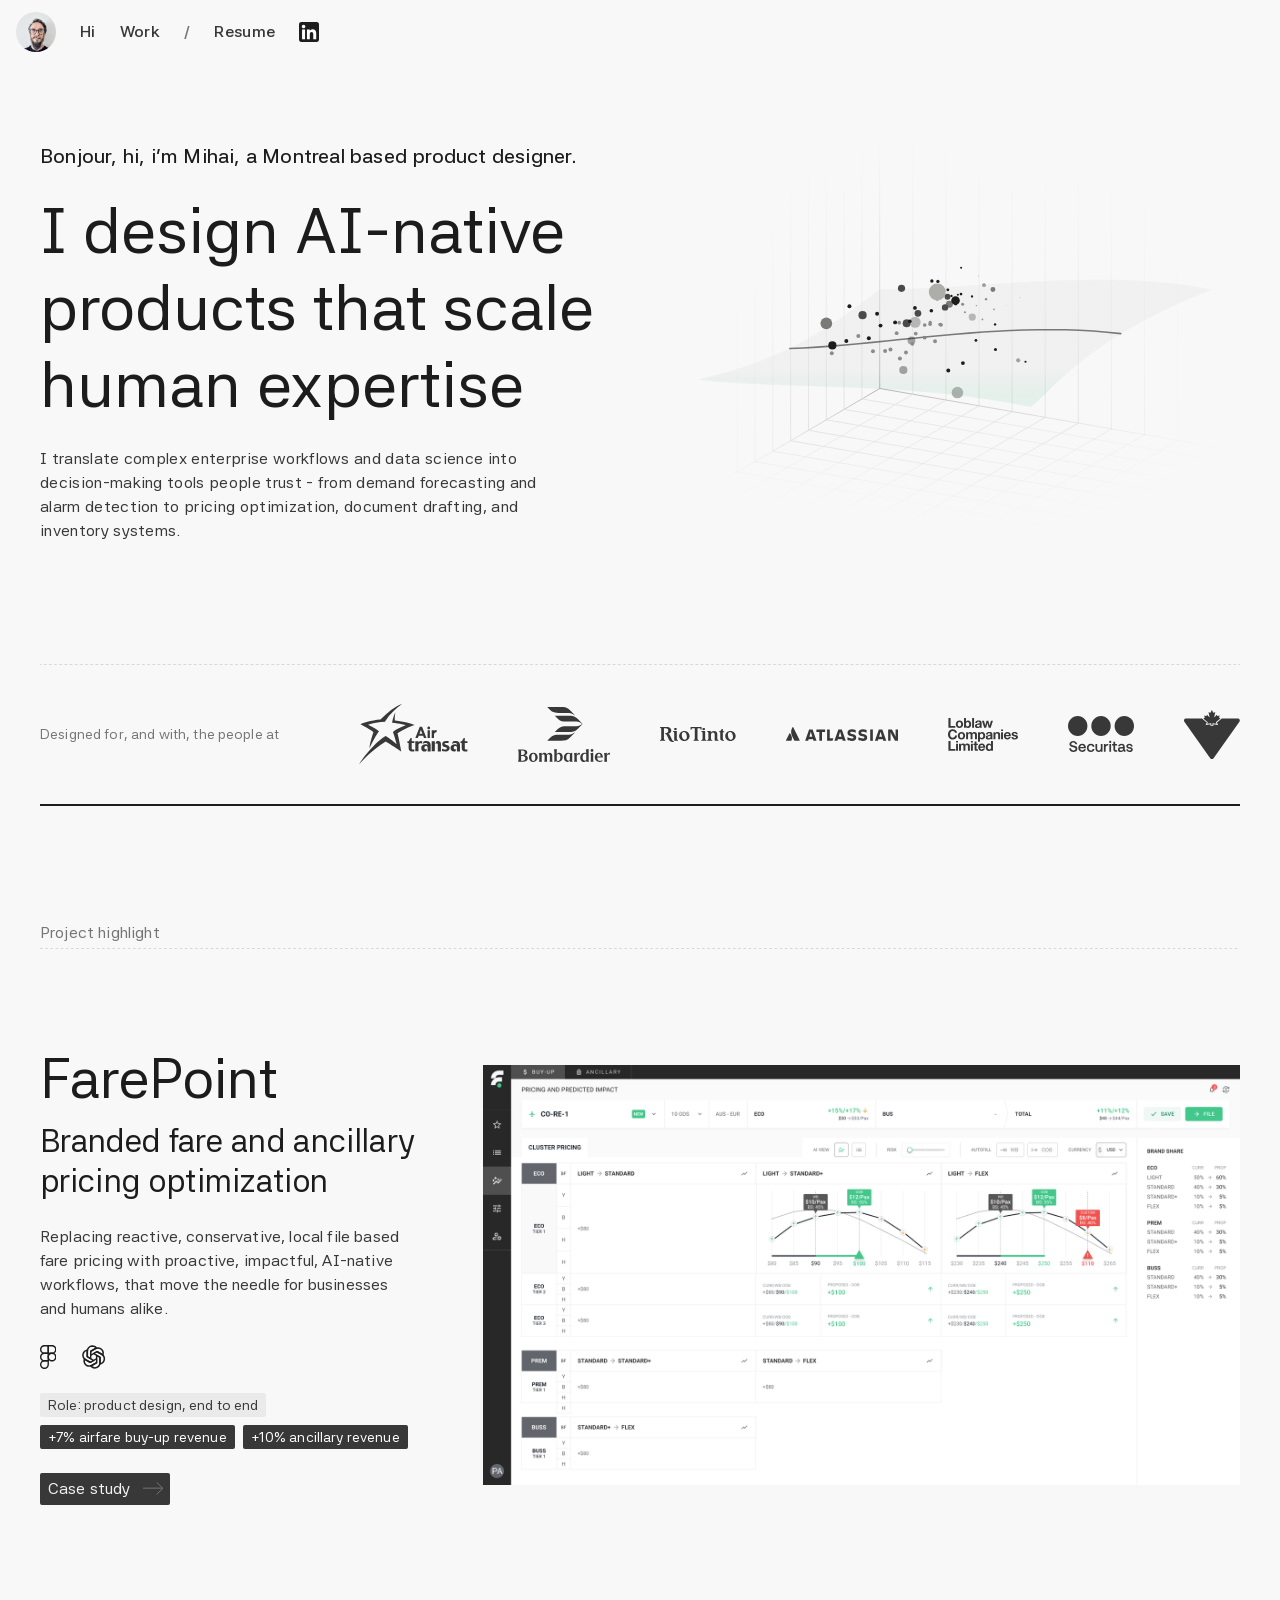
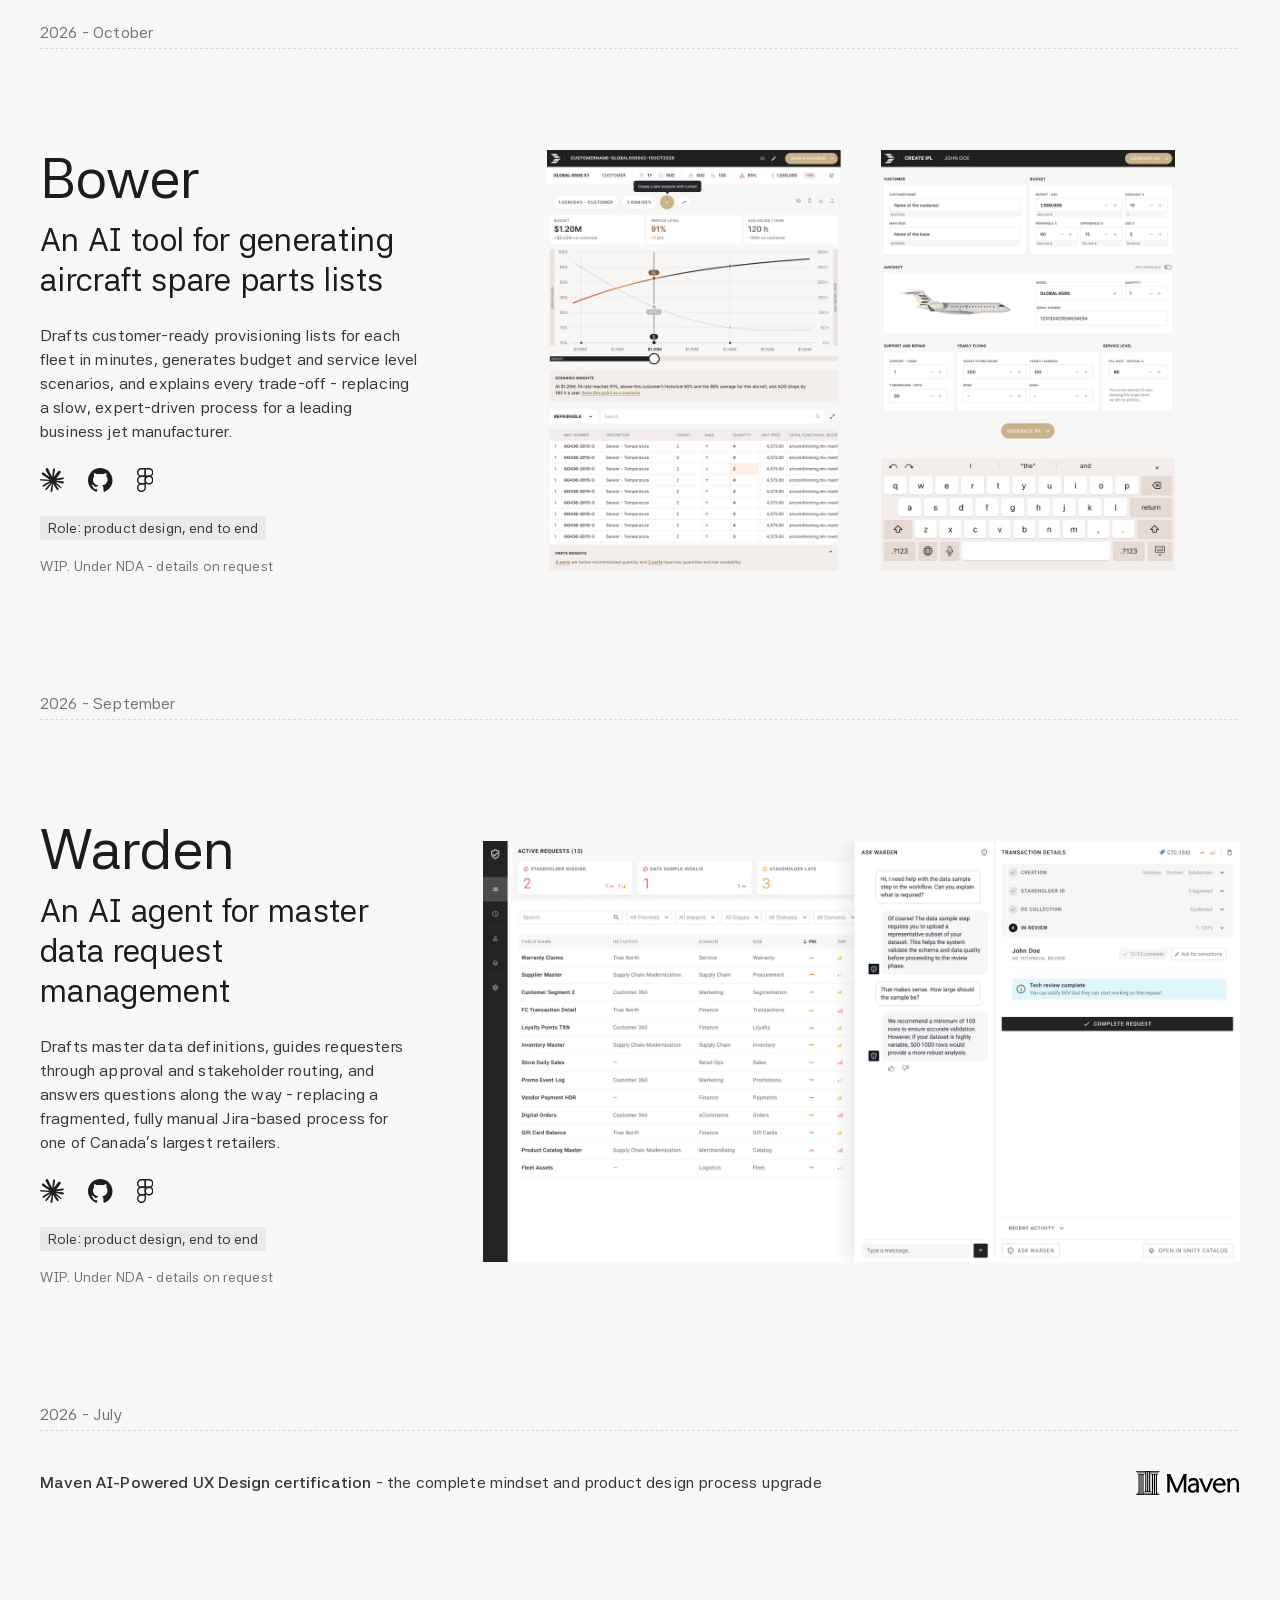
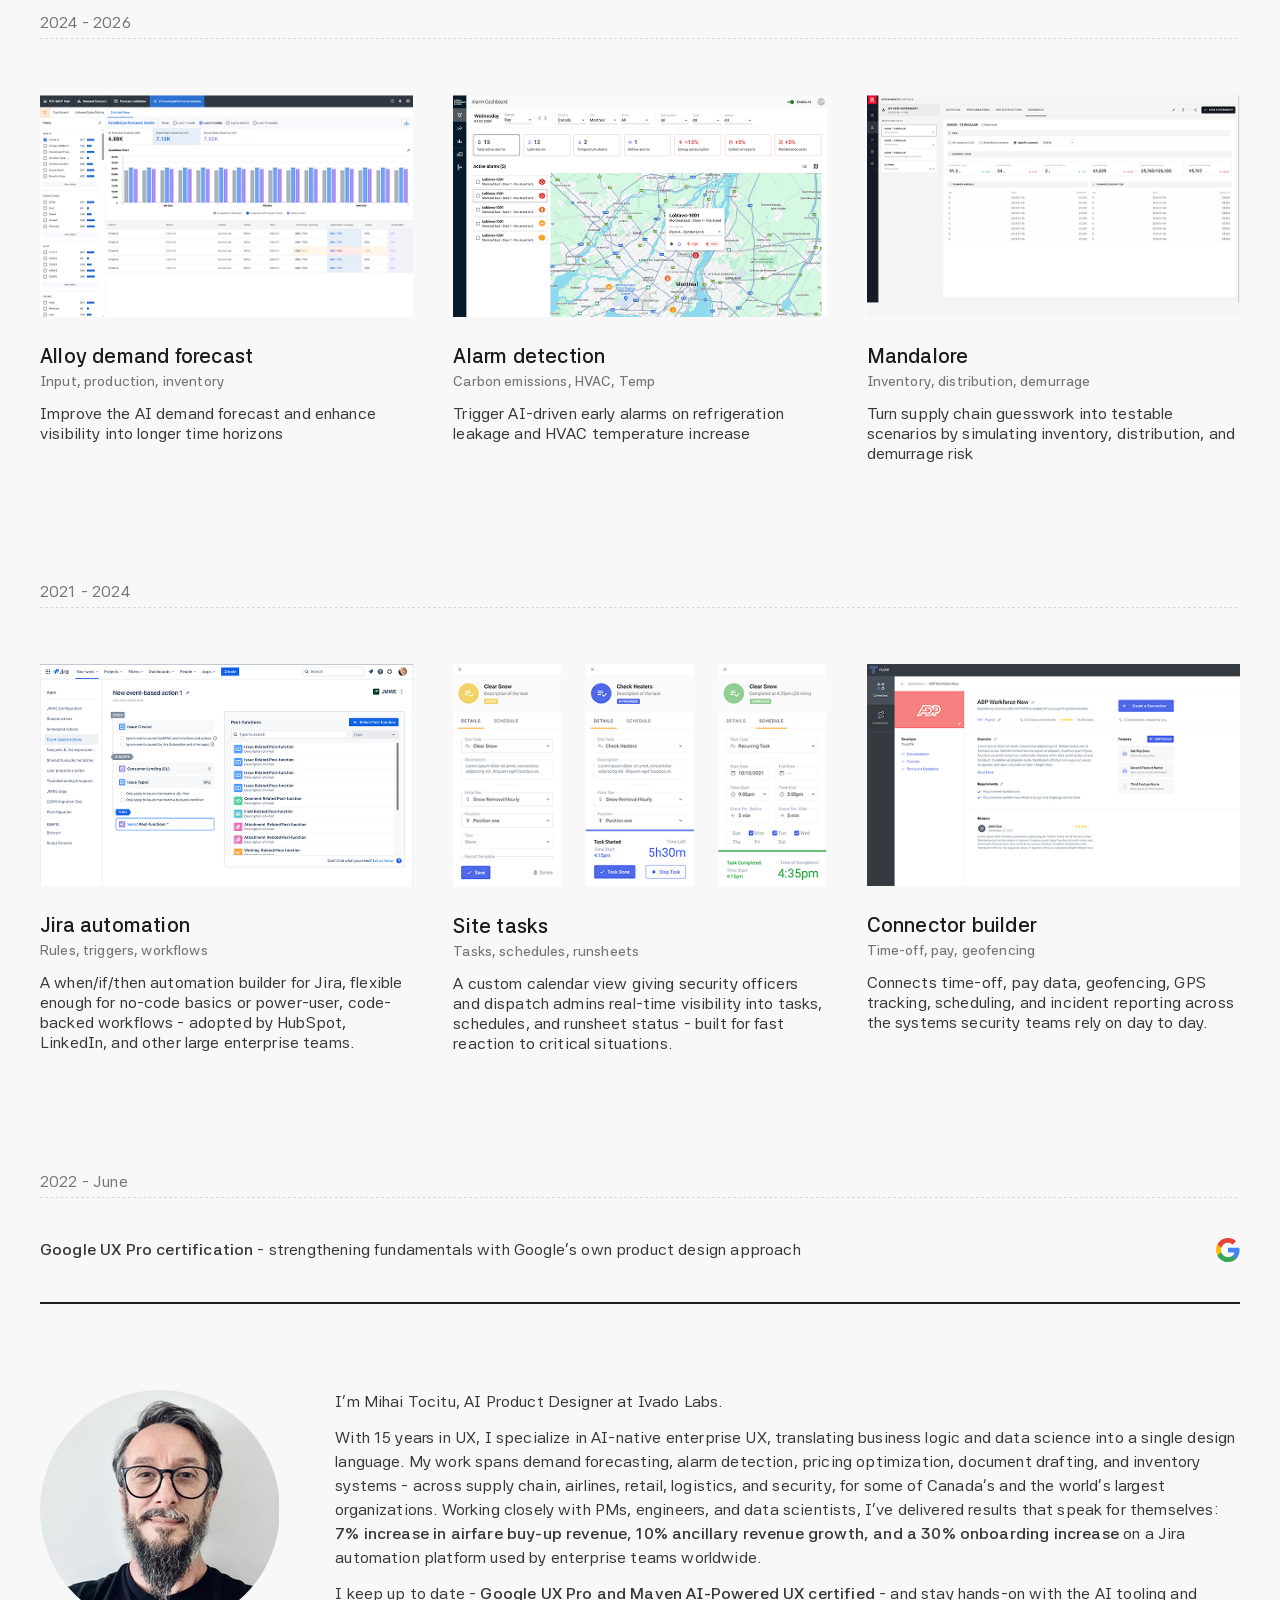
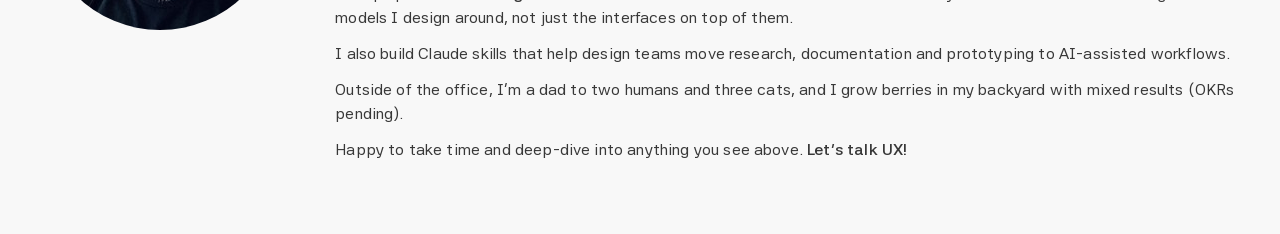
==== commit 9343a6d9: "new update" ====
--- a/index.html
+++ b/index.html
@@ -109,10 +109,15 @@
 .mob-upto { padding: 32px 20px; }
 .mob-upto-card { display: flex; flex-direction: column; gap: 16px; align-items: flex-start; padding: 20px 0; border-top: 1px solid #e5e5e5; }
 .mob-upto-card:first-of-type { border-top: none; }
-.mob-upto-card .mob-card-image { width: 100%; height: auto; border-radius: 4px; flex-shrink: 0; display: block; }
+.mob-upto-card .mob-card-image { width: 100%; height: auto; flex-shrink: 0; display: block; }
 .mob-upto-card .mob-body h3 { font-size: 17px; color: var(--primary); font-weight: 600; margin: 0 0 4px; }
 .mob-upto-card .mob-body .mob-subtitle { font-size: 14px; color: var(--muted); margin: 0 0 8px; }
 .mob-upto-card .mob-body .mob-desc { font-size: 14px; line-height: 1.5; color: var(--secondary); margin: 0; }
+/* Tablet: 3 cards per row like desktop, so the 420px images are never upscaled */
+@media (min-width: 700px) {
+  .mob-upto { display: grid; grid-template-columns: repeat(3, minmax(0, 1fr)); column-gap: 24px; }
+  .mob-upto-card, .mob-upto-card:first-of-type { border-top: none; }
+}
 
 /* ABOUT */
 .mob-about { padding: 32px 20px; border-top: 1px solid #e5e5e5; }
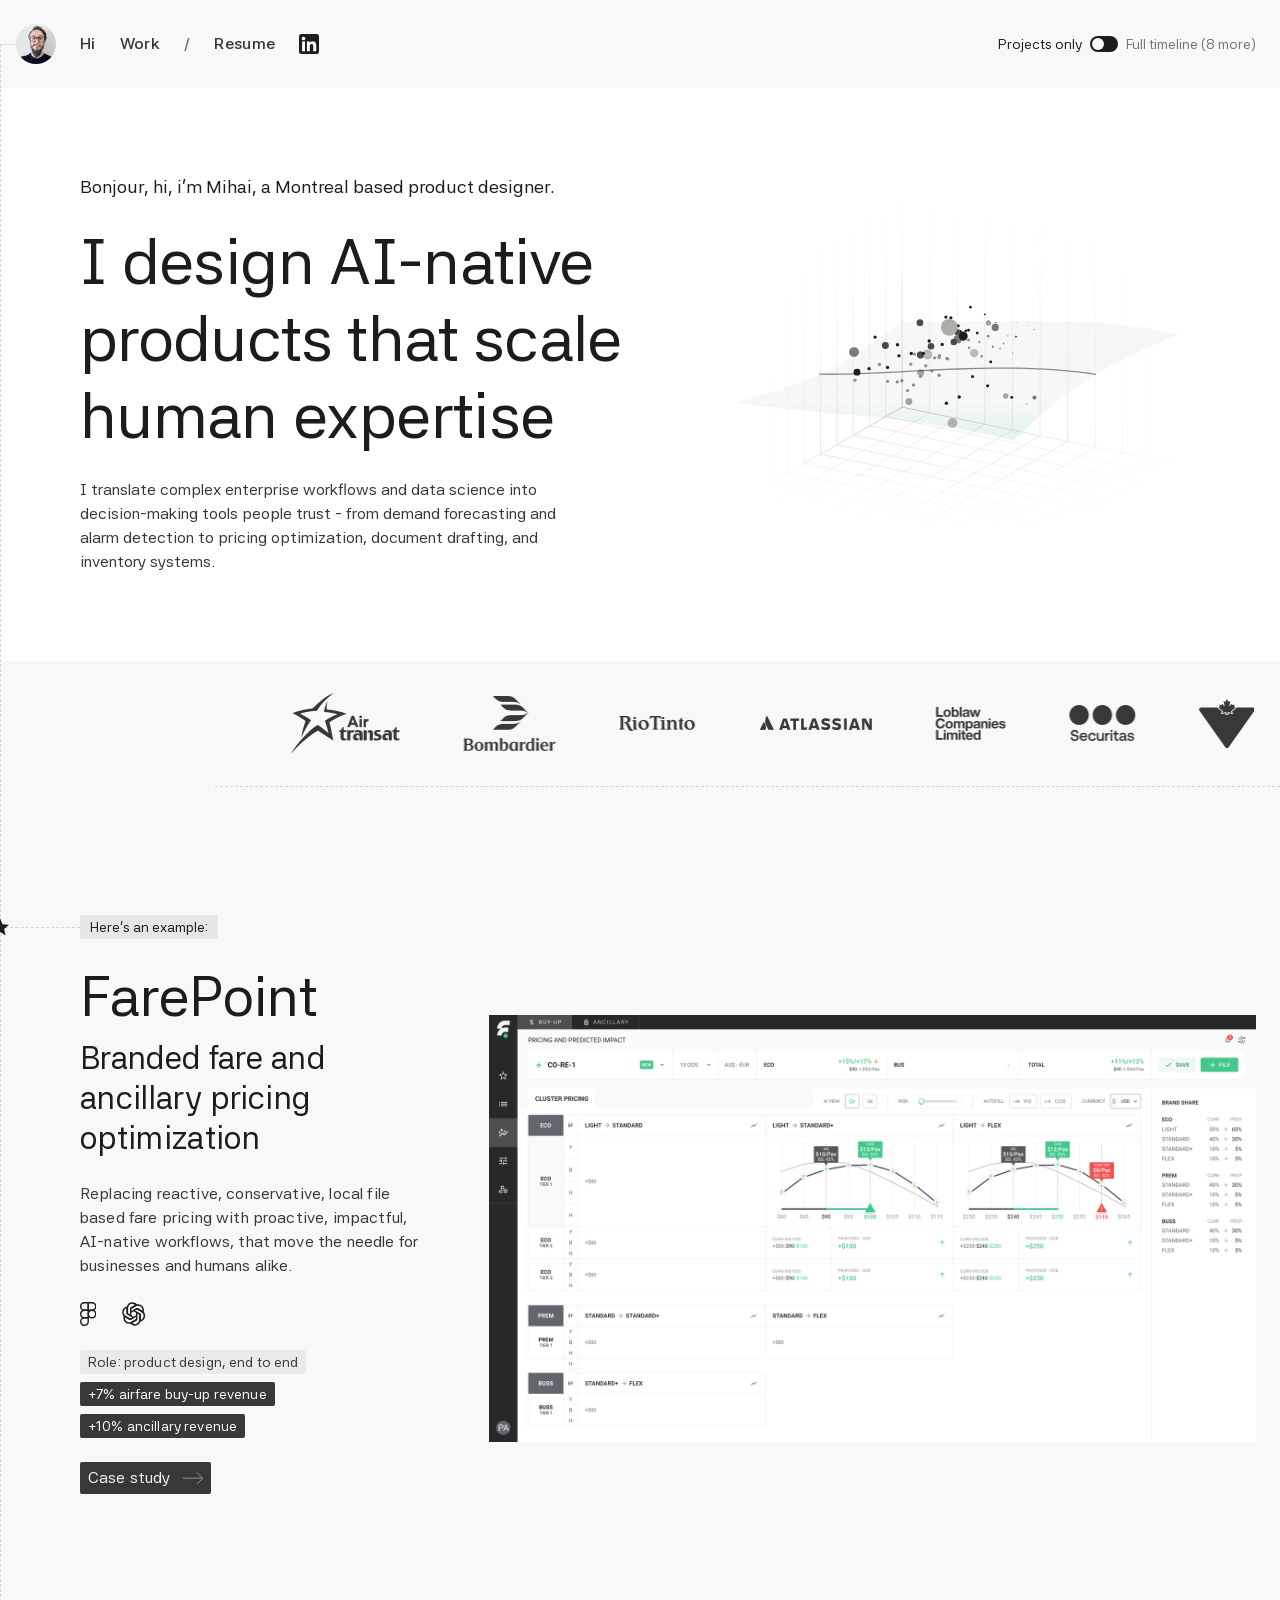
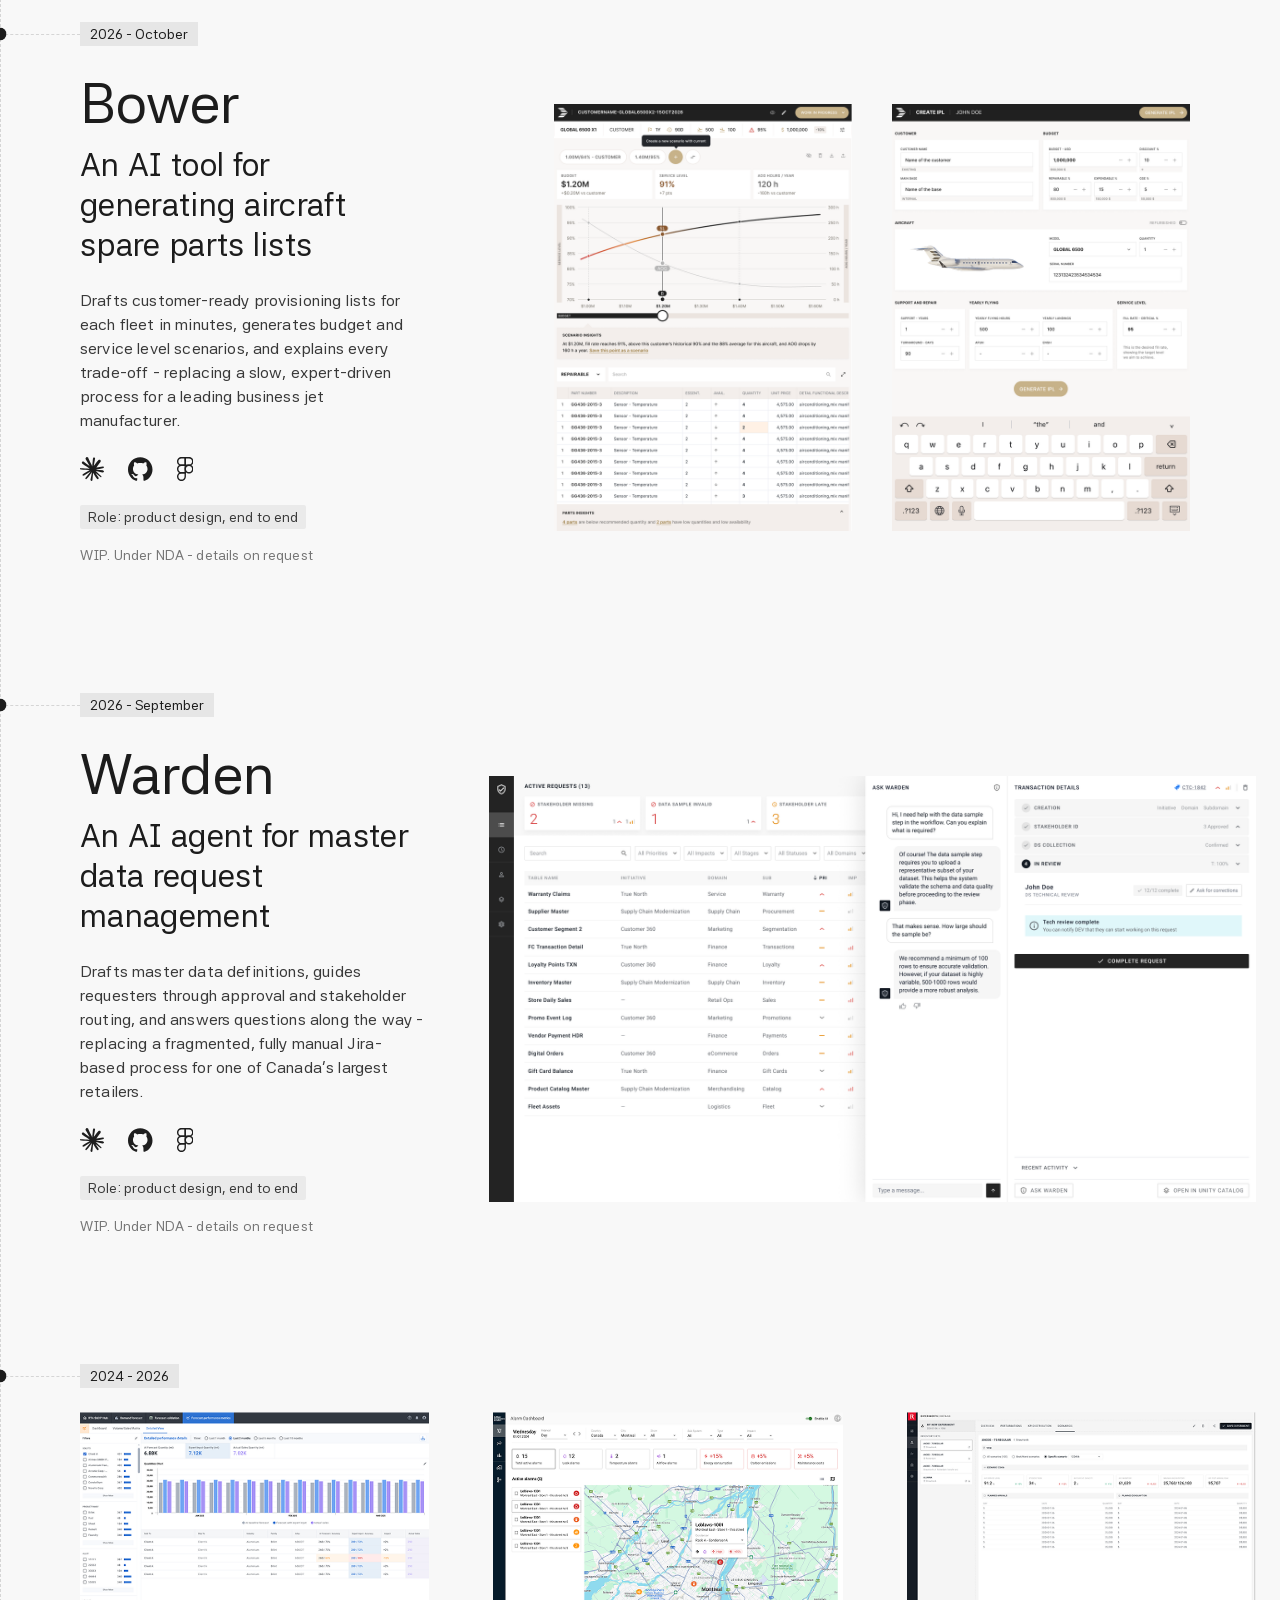
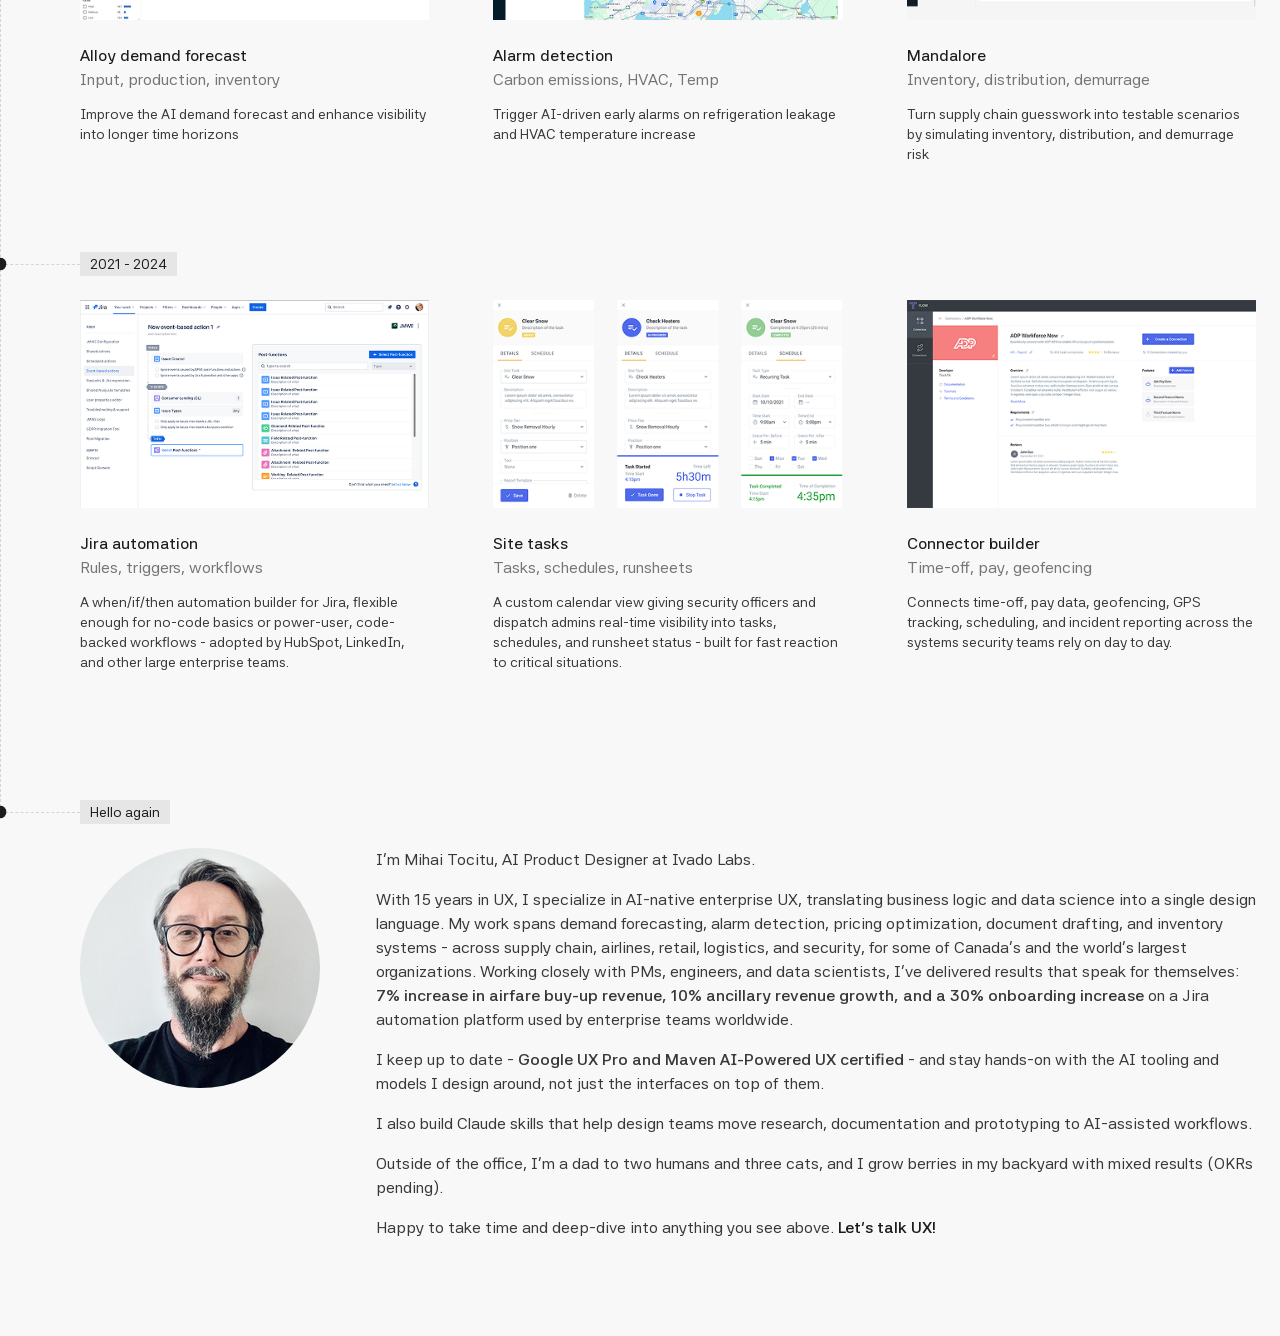
==== commit 040f7ede: "v3 promoted" ====
--- a/index.html
+++ b/index.html
@@ -1,374 +1,339 @@
 <!doctype html>
 <html lang="en">
-  <head>
-    <meta charset="UTF-8" />
-    <meta name="viewport" content="width=device-width, initial-scale=1.0" />
-    <title>Mihai Tocitu - AI Product Designer</title>
-    <link rel="stylesheet" href="style.css" />
-    <style>
-
-/* ===== Responsive view toggle (desktop <-> mobile) ===== */
-.mob-view { display: none; }
-@media (max-width: 1023px) {
-  .desktop-view { display: none !important; }
-  .mob-view { display: block; }
+<head>
+<meta charset="UTF-8">
+<meta name="viewport" content="width=device-width, initial-scale=1.0">
+<title>Mihai Tocitu - AI Product Designer</title>
+<link rel="stylesheet" href="v3.css">
+<style>
+h1,h2,h3,p{margin:0}
+
+/* Top menu */
+
+/* Projects only / Full timeline switch (CSS only: a checkbox) */
+.sw-input{position:absolute;opacity:0;width:1px;height:1px;pointer-events:none}
+.sw{display:inline-flex;align-items:center;gap:8px;min-height:40px;font-size:14px;line-height:20px;cursor:pointer;white-space:nowrap;user-select:none}
+.nav .sw{margin-left:auto;margin-right:8px}
+.sw .lp{color:var(--primary)}
+.sw .la{color:var(--muted)}
+.sw .track{position:relative;display:inline-block;width:28px;height:16px;border-radius:999px;background:var(--primary)}
+.sw .knob{position:absolute;top:2px;left:2px;width:12px;height:12px;border-radius:999px;background:var(--bg);transition:left .15s}
+body:has(#tl-full:checked) .sw .lp{color:var(--muted)}
+body:has(#tl-full:checked) .sw .la{color:var(--primary)}
+body:has(#tl-full:checked) .sw .knob{left:14px}
+body:has(#tl-full:focus-visible) .sw .track{outline:2px solid var(--primary);outline-offset:2px}
+.extra{display:none}
+body:has(#tl-full:checked) .extra{display:block}
+.mob-sw{display:none}
+
+/* Hero */
+.hero{background:#fff;padding:40px 80px;min-height:573px;display:grid;grid-template-columns:minmax(0,707fr) minmax(0,589fr);gap:56px;align-items:center}
+.hero .kicker{font-size:18px;line-height:24px;color:var(--primary)}
+.hero h1{margin-top:24px;font-size:64px;line-height:77px;font-weight:400;letter-spacing:-.01em;color:var(--primary);max-width:700px}
+.hero .desc{margin-top:24px;max-width:516px;font-size:16px;line-height:24px}
+.hero-visual{justify-self:end;width:100%;max-width:589px}
+.hero-graph-img{width:100%;height:auto}
+.hero-graph-3d{width:100%}
+.hg3-js .hero-graph-img{visibility:hidden}
+
+/* Logos */
+.logos{margin-top:32px;padding:0 24px;display:flex;justify-content:flex-end}
+.logos img{width:965px;height:auto}
+.logos-rule{margin:32px 0 0 auto;width:1065px;max-width:calc(100% - 80px);border-top:1px dashed var(--line)}
+
+/* Timeline items: the larger neighbour sets the gap (margins collapse) */
+.big{position:relative;margin:128px 0;padding:0 24px 0 80px}
+.small{position:relative;margin:88px 0;padding:0 24px 0 80px}
+.minor{position:relative;margin:64px 0;padding:0 24px 0 80px}
+.mk-ai{width:20px;height:20px;padding:2px;background:var(--bg)}
+
+/* Big projects */
+.proj{display:grid;grid-template-columns:minmax(0,404fr) minmax(0,900fr);gap:64px;align-items:center;margin-top:24px}
+.proj-text{display:flex;flex-direction:column;gap:24px;align-items:flex-start}
+.proj-head{display:flex;flex-direction:column;gap:8px}
+.proj-head .t{font-size:56px;line-height:1.2;font-weight:400;color:var(--primary)}
+.proj-head .s{font-size:32px;line-height:40px;letter-spacing:.32px;color:var(--primary)}
+.proj-text .d{font-size:16px;line-height:24px;letter-spacing:.16px}
+.icons{display:flex;flex-wrap:wrap;gap:24px;align-items:center}
+.icons svg{display:block}
+.meta{display:flex;flex-wrap:wrap;gap:8px}
+.meta.nda-row{gap:16px}
+.mchip.kpi{background:#383838;color:#fff}
+.nda{width:100%;font-size:14px;line-height:20px;letter-spacing:.14px;color:var(--muted)}
+.cta{display:inline-flex;align-items:center;gap:12px;padding:4px 8px;border-radius:2px;background:#383838;color:#f3f3f3;font-size:16px;line-height:24px;letter-spacing:.16px}
+.cta:hover{color:#fff}
+.shot{width:100%;aspect-ratio:900/500;object-fit:cover;object-position:top left}
+.pair{aspect-ratio:900/500;display:flex;justify-content:center;align-items:center;gap:40px;overflow:hidden}
+.pair img{height:100%;width:auto}
+
+/* Skills and certifications */
+.row{display:flex;align-items:center;gap:10px;margin-top:12px;min-height:24px}
+.nm{font-size:16px;line-height:24px;font-weight:500;color:var(--primary)}
+.ds{margin-top:2px;max-width:867px;font-size:14px;line-height:24px}
+
+/* Small projects */
+.cards{display:grid;grid-template-columns:repeat(3,minmax(0,1fr));gap:64px;margin-top:24px}
+.card img{width:100%;aspect-ratio:420/250;object-fit:cover}
+.card h3{margin-top:24px;font-size:16px;line-height:24px;font-weight:500;color:var(--primary)}
+.card .sub{font-size:16px;line-height:24px;color:var(--muted)}
+.card .d{margin-top:12px;font-size:14px;line-height:20px}
+
+/* About */
+.about{margin-top:24px;padding:0 24px 0 80px;display:flex;gap:56px;align-items:flex-start}
+.about-img{flex:0 0 240px;width:240px;height:240px;border-radius:999px;object-fit:cover;object-position:center 58%}
+.about-text{flex:1 1 auto;min-width:0;font-size:16px;line-height:24px}
+.about-text p{margin-bottom:16px}
+.about-text p:last-child{margin-bottom:0}
+.about-text b{font-weight:600}
+.about-text a{font-weight:600;color:var(--primary)}
+
+/* Tablet and phone: no line or markers, just content and chips */
+@media (max-width:1023px){
+.logos-rule{display:none}
+.hero{display:block;min-height:0;padding:48px 24px}
+.hero-visual{display:none}
+.hero h1{font-size:48px;line-height:1.15}
+.logos{justify-content:flex-start;overflow-x:auto;margin-top:24px;scrollbar-width:none}
+.logos::-webkit-scrollbar{display:none}
+.logos img{width:auto;height:48px;max-width:none}
+.mob-sw{margin:32px 0 0;padding:0 24px}
+.big{margin:80px 0;padding:0 24px}
+.small{margin:64px 0;padding:0 24px}
+.minor{margin:48px 0;padding:0 24px}
+.proj{display:flex;flex-direction:column;align-items:stretch;gap:24px}
+.proj-text{display:contents}
+.proj-text>*{order:3}
+.proj-text>.proj-head{order:1}
+.proj>.shot,.proj>.pair{order:2}
+.proj .cta{align-self:flex-start}
+.proj-head .t{font-size:40px}
+.proj-head .s{font-size:24px;line-height:32px}
+.cards{gap:24px}
+.ds{max-width:none}
+.about{padding:0 24px;flex-direction:column;gap:24px}
+.about-img{width:96px;height:96px;flex:0 0 auto}
 }
-
-
-
-
-.mob-points-row-gap{margin-top:8px}
-
-:root {
-  --primary: #1c1c1c;
-  --secondary: #383838;
-  --muted: #757575;
-  --bg: #f8f8f8;
+@media (max-width:767px){
+.nav .sw{display:none}
+.mob-sw{display:block}
+.mob-sw,.big,.small,.minor{padding-left:20px;padding-right:20px}
+.hero{padding:32px 20px 40px}
+.hero h1{font-size:34px}
+.logos{padding:0 20px}
+.logos img{height:40px}
+.proj-head .t{font-size:32px}
+.proj-head .s{font-size:20px;line-height:28px}
+.cards{grid-template-columns:minmax(0,1fr);gap:40px}
+.about{padding:0 20px}
 }
-
-* { box-sizing: border-box; -webkit-tap-highlight-color: transparent; }
-html, body { margin: 0; padding: 0; background: var(--bg); }
-body {
-  font-family: "Asta Sans", sans-serif;
-  color: var(--secondary);
-  font-weight: 400;
-  -webkit-font-smoothing: antialiased;
-}
-img { max-width: 100%; display: block; }
-a { text-decoration: none; color: inherit; }
-
-/* NAV */
-/* HERO - no visual on mobile */
-.mob-hero { padding: 32px 20px 40px; }
-.mob-hero .mob-kicker { font-size: 14px; color: var(--secondary); margin: 0 0 12px; }
-.mob-hero h1 {
-  font-size: 34px; line-height: 1.15; color: var(--primary);
-  font-weight: 400; margin: 0 0 16px; letter-spacing: -0.02em;
-}
-.mob-hero p.mob-desc { font-size: 15px; line-height: 1.5; color: var(--secondary); margin: 0; max-width: 520px; }
-
-/* LOGOS */
-.mob-logos-section {
-  border-top: 1px dashed #d9d9d9;
-  border-bottom: 1px solid var(--primary);
-  padding: 20px 0;
-  margin: 0 20px;
-}
-.mob-logos-scroll {
-  overflow-x: auto; -webkit-overflow-scrolling: touch; scrollbar-width: none; cursor: grab;
-  margin: 0 -20px; padding: 0 20px;
-}
-.mob-logos-scroll::-webkit-scrollbar { display: none; }
-.mob-logos-label { font-size: 14px; color: var(--muted); margin: 0 0 16px; }
-.mob-logos-scroll img { height: 40px; width: auto; max-width: none; -webkit-user-drag: none; user-select: none; pointer-events: none; }
-
-/* CHIP */
-.mob-chip-row { padding: 24px 20px 0; }
-.mob-chip-row-date { padding: 112px 20px 0; }
-.mob-chip-row-date-16 { padding: 80px 20px 0; }
-.mob-chip-row-date-24 { padding: 88px 20px 0; }
-.mob-chip-row-date-40 { padding: 72px 20px 0; }
-.mob-chip-divider { margin: 0 20px; border-top: 1px dashed #d5d5d5; height: 0; }
-.mob-chip { display: inline-block; background: #383838; color: #f3f3f3; font-size: 14px; padding: 6px 10px; border-radius: 2px; }
-.mob-chip.mob-muted-bg { background: none; color: #757575; padding: 6px 0; }
-.mob-chip-date { display: inline-block; color: #757575; font-size: 14px; padding: 6px 0; }
-.mob-chip-highlight { display: inline-block; color: #757575; font-size: 14px; padding: 6px 0; }
-.mob-google { padding: 40px 20px; display: flex; align-items: center; gap: 20px; flex-wrap: wrap; }
-.mob-google img { width: 24px; height: 24px; flex-shrink: 0; }
-.mob-google p { font-size: 14px; line-height: 1.5; color: var(--secondary); margin: 0; flex: 1; min-width: 200px; }
-.mob-google p b { font-weight: 600; color: var(--secondary); }
-.np-card-image{width:100%;height:250px;background:#eaeaea;border-radius:4px}
-.np-title-gap{margin-top:12px}
-
-/* PROJECTS */
-.mob-project { padding: 32px 20px; }
-.mob-project .mob-title { font-size: 28px; color: var(--primary); font-weight: 400; margin: 0 0 6px; line-height: 1.2; }
-.mob-project .mob-subtitle { font-size: 16px; color: var(--primary); font-weight: 400; margin: 0 0 16px; line-height: 1.3; }
-.mob-project .mob-shot { width: 100%; border-radius: 4px; overflow: hidden; margin-bottom: 16px; }
-.mob-project .mob-shot img { width: 100%; height: auto; object-fit: cover; object-position: top left; }
-.mob-project .mob-desc { font-size: 14px; line-height: 1.5; color: var(--secondary); margin: 0 0 16px; }
-.mob-project .mob-icons { margin-bottom: 16px; }
-.mob-project .mob-icons img { height: 28px; width: auto; }
-.mob-project .mob-shot-pair { display: flex; justify-content: center; gap: 40px; width: 100%; margin-bottom: 16px; }
-.mob-project .mob-shot-pair img { width: calc(50% - 20px); height: auto; object-fit: contain; display: block; }
-.mob-project .mob-cta-btn { display: inline-flex; align-items: center; gap: 8px; background: #383838; color: #f3f3f3; font-size: 14px; padding: 8px 12px; border-radius: 2px; }
-.mob-meta-chips { display: flex; flex-wrap: wrap; gap: 8px; margin-bottom: 16px; }
-.mob-meta-chip.outcome { background: #383838; color: #fff; }
-.mob-meta-chip.role { color: var(--secondary); }
-.mob-nda { flex-basis: 100%; margin: 8px 0 0; font-size: 12px; color: #757575; }
-.mob-meta-chip { display: inline-block; background: #eaeaea; color: #757575; font-size: 12px; padding: 3px 8px; border-radius: 2px; }
-.mob-project .mob-cta-chip { display: inline-block; background: #757575; color: #f3f3f3; font-size: 14px; padding: 6px 10px; border-radius: 2px; }
-
-/* MAVEN */
-.mob-maven { padding: 40px 20px; display: flex; align-items: center; gap: 20px; flex-wrap: wrap; }
-.mob-maven img { width: 90px; height: auto; flex-shrink: 0; }
-.mob-maven p { font-size: 14px; line-height: 1.5; color: var(--secondary); margin: 0; flex: 1; min-width: 200px; }
-.mob-maven p b { font-weight: 600; color: var(--secondary); }
-
-/* UP-TO CARDS */
-.mob-upto { padding: 32px 20px; }
-.mob-upto-card { display: flex; flex-direction: column; gap: 16px; align-items: flex-start; padding: 20px 0; border-top: 1px solid #e5e5e5; }
-.mob-upto-card:first-of-type { border-top: none; }
-.mob-upto-card .mob-card-image { width: 100%; height: auto; flex-shrink: 0; display: block; }
-.mob-upto-card .mob-body h3 { font-size: 17px; color: var(--primary); font-weight: 600; margin: 0 0 4px; }
-.mob-upto-card .mob-body .mob-subtitle { font-size: 14px; color: var(--muted); margin: 0 0 8px; }
-.mob-upto-card .mob-body .mob-desc { font-size: 14px; line-height: 1.5; color: var(--secondary); margin: 0; }
-/* Tablet: 3 cards per row like desktop, so the 420px images are never upscaled */
-@media (min-width: 700px) {
-  .mob-upto { display: grid; grid-template-columns: repeat(3, minmax(0, 1fr)); column-gap: 24px; }
-  .mob-upto-card, .mob-upto-card:first-of-type { border-top: none; }
-}
-
-/* ABOUT */
-.mob-about { padding: 32px 20px; border-top: 1px solid #e5e5e5; }
-.mob-about-photo { width: 96px; height: 96px; border-radius: 999px; overflow: hidden; margin-bottom: 20px; }
-.mob-about-photo img { width: 100%; height: 100%; object-fit: cover; }
-.mob-about p { font-size: 14px; line-height: 1.6; color: var(--secondary); margin: 0 0 12px; }
-.mob-about p b { font-weight: 600; }
-.mob-about a.mob-mail { font-weight: 600; color: var(--primary); }
-
-.mob-note { margin: 24px 20px; padding: 12px 14px; font-size: 13px; color: var(--muted); background: #eaeaea; border-radius: 4px; line-height: 1.5; }
-
-.mob-closing { padding: 40px 20px 56px; border-top: 1px solid var(--primary); text-align: center; }
-
-
-/* ===== Hero graph: 3D version (assets/hero-graph-3d.js) =====
-   Without JavaScript, or if the script fails, the animated SVG <img> stays. */
-.hero-graph-3d { width: 100%; }
-.hg3-js .hero-graph-img { visibility: hidden; }
-
-    </style>
-    <script>
-      /* Hide the SVG hero only while the 3D version is expected; show it again if that doesn't happen within 3s */
-      document.documentElement.classList.add('hg3-js');
-      setTimeout(function(){ if (!window.__hg3ok) document.documentElement.classList.remove('hg3-js'); }, 3000);
-    </script>
-  </head>
-  <body data-page="homepage">
-    <div class="desktop-view">
-      <div id="root"><div class="min-h-screen bg-[#f8f8f8] flex justify-center"><div style="width: 1392px;"><div class="bg-[#f8f8f8] content-stretch flex flex-col isolate items-start relative size-full" data-name="homepage-v2"><div class="bg-[#f8f8f8] h-[64px] relative shrink-0 w-full z-[13]" data-name="top-menu" style="position: sticky; top: 0px; z-index: 1000;"><div class="flex flex-col items-end justify-center size-full"><div class="content-stretch flex flex-col items-end justify-center px-[16px] relative size-full"><div class="content-stretch flex gap-[24px] items-center relative shrink-0 w-full" data-name="content"><div class="nav-avatar-circle" data-name="face"><img alt="" class="absolute inset-0 size-full object-cover" src="./assets/0455511b0e5e797e37f0545df5b03de2812aa929-OkONpqcl.png" style="object-position: center 22%;"></div><p class="[word-break:break-word] font-['Asta_Sans:SemiBold',sans-serif] font-semibold leading-[20px] relative shrink-0 nav-link text-[16px] tracking-[0.32px] whitespace-nowrap">Hi</p><p class="[word-break:break-word] font-['Asta_Sans:SemiBold',sans-serif] font-semibold leading-[20px] relative shrink-0 nav-link text-[16px] tracking-[0.32px] whitespace-nowrap">Work</p><p class="[word-break:break-word] font-['Asta_Sans:SemiBold',sans-serif] font-semibold leading-[20px] relative shrink-0 text-[#757575] text-[16px] tracking-[0.32px] whitespace-nowrap">/</p><p class="[word-break:break-word] font-['Asta_Sans:SemiBold',sans-serif] font-semibold leading-[20px] relative shrink-0 nav-link text-[16px] tracking-[0.32px] whitespace-nowrap">Resume</p><a href="https://www.linkedin.com/in/mihaitocitu/" target="_blank" rel="noopener noreferrer" class="relative shrink-0 linkedin-icon-size block" data-name="Group"><svg class="absolute block inset-0 size-full" fill="none" height="20" preserveAspectRatio="none" viewBox="0 0 16 16" width="20"><g id="Group"><path clip-rule="evenodd" d="M1.77778 16H14.2222C15.2041 16 16 15.2041 16 14.2222V1.77778C16 0.795938 15.2041 0 14.2222 0H1.77778C0.795938 0 0 0.795938 0 1.77778V14.2222C0 15.2041 0.795938 16 1.77778 16Z" fill="#1E1E1E" fill-rule="evenodd" id="Vector"></path><path clip-rule="evenodd" d="M13.7778 13.7778H11.4035V9.7338C11.4035 8.62506 10.9822 8.00545 10.1046 8.00545C9.14991 8.00545 8.65113 8.65025 8.65113 9.7338V13.7778H6.36296V6.07407H8.65113V7.11176C8.65113 7.11176 9.33912 5.83871 10.9739 5.83871C12.6079 5.83871 13.7778 6.83655 13.7778 8.90027V13.7778ZM3.63319 5.06534C2.85379 5.06534 2.22222 4.42881 2.22222 3.64378C2.22222 2.85875 2.85379 2.22222 3.63319 2.22222C4.41259 2.22222 5.04378 2.85875 5.04378 3.64378C5.04378 4.42881 4.41259 5.06534 3.63319 5.06534ZM2.45168 13.7778H4.83764V6.07407H2.45168V13.7778Z" fill="white" fill-rule="evenodd" id="Vector_2"></path></g></svg></a></div></div></div></div><div class="bg-[#f8f8f8] relative shrink-0 w-full z-[12]" data-name="Hero"><div class="content-stretch flex flex-col items-start pb-[80px] pt-[40px] px-[40px] relative w-full"><div class="content-stretch flex gap-[56px] items-center relative shrink-0 w-full" data-name="hero-content"><div class="bg-[#f8f8f8] content-stretch flex flex-[1_0_0] flex-col gap-[24px] h-[388px] items-start justify-center min-w-px relative" data-name="hero-text"><p class="[word-break:break-word] font-['Asta_Sans:Medium',sans-serif] font-medium leading-[normal] relative shrink-0 text-[#1c1c1c] text-[20px] tracking-[0.2px] whitespace-nowrap">Bonjour, hi, i’m Mihai, a Montreal based product designer.</p><p class="[word-break:break-word] font-['Asta_Sans:Regular',sans-serif] font-normal leading-[1.2] min-w-full relative shrink-0 text-[#1c1c1c] text-[64px] w-[min-content]">I design AI-native products that scale human expertise</p><p class="[word-break:break-word] font-['Asta_Sans:Regular',sans-serif] font-normal leading-[24px] relative shrink-0 text-[#383838] text-[16px] tracking-[0.32px] w-[516px]">I translate complex enterprise workflows and data science into decision-making tools people trust - from demand forecasting and alarm detection to pricing optimization, document drafting, and inventory systems.</p><div class="grid-cols-[max-content] grid-rows-[max-content] inline-grid leading-[0] place-items-start relative shrink-0"></div></div><div class="flex-[1_0_0] min-w-px relative hero-visual" data-name="hero-visual"><img alt="Graph" class="hero-graph-img" src="assets/graph-animated.svg"></div></div></div></div><div class="bg-[#f8f8f8] relative shrink-0 w-full z-[11]" data-name="people"><div class="flex flex-col items-end justify-center size-full"><div class="content-stretch flex flex-col gap-[40px] items-end justify-center px-[40px] py-px relative size-full"><div class="flex items-center justify-center relative shrink-0 w-full"><div class="flex-none rotate-180 w-full"><div class="h-0 relative w-full" data-name="divider"><div class="absolute inset-[-1px_0_0_0]"><img alt="" class="block max-w-none size-full" height="1" width="1392" src="[data-uri]"></div></div></div></div><div class="content-stretch flex gap-[80px] items-center no-hover relative shrink-0 w-full" data-name="content"><p class="[word-break:break-word] shrink-0 font-['Asta_Sans:Regular',sans-serif] font-normal leading-[20px] relative text-[#757575] text-[14px] tracking-[0.14px] whitespace-nowrap">Designed for, and with, the people at</p><div class="content-stretch flex gap-[64px] items-center justify-end relative flex-[1_1_0%] min-w-px overflow-hidden"><div class="h-[60.492px] relative shrink-0 w-[108.511px]"><svg class="absolute block inset-0 size-full" fill="none" height="60.4919" preserveAspectRatio="none" viewBox="0 0 108.511 60.4919" width="108.511"><g id="Group 1"><path d="M43.0069 2.07424e-05C35.5499 2.37857 28.6071 8.67798 21.4714 15.5565C12.343 16.0708 2.50763 19.7358 1.47907 20.1858C11.9575 25.5857 14.4641 28.092 14.4641 28.092C14.4641 28.092 11.0566 37.9922 10.4137 44.4207C12.7923 38.7636 17.2925 30.9216 19.9924 27.1931C16.0711 24.0431 8.9999 20.7646 8.9999 20.7646C8.9999 20.7646 14.657 18.321 26.0354 17.7424C26.0354 17.7424 30.7928 8.61421 43.0069 2.07424e-05ZM36.3851 8.1637C35.3566 10.4137 33.4282 15.2361 33.1068 18.836C41.0781 19.4789 46.5426 21.2781 46.5426 21.2781C46.5426 21.2781 38.4429 24.3643 33.943 27.9C34.7787 29.8928 36.5782 35.6782 37.6067 40.1781C35.871 38.571 30.5992 34.2644 26.8064 32.0145C21.7922 33.943 7.84277 47.6992 0 60.4919C3.4071 56.9563 13.3065 45.7067 26.8064 37.6067C29.5706 39.2139 42.3641 47.6349 42.3641 47.6349C42.3641 47.6349 39.5355 32.7208 38.507 29.3137C42.4926 26.5495 49.3064 22.8212 55.6706 20.8926C46.7993 17.2927 35.8063 16.3927 35.8063 16.3927C35.8063 16.3927 35.5494 13.5636 36.3851 8.1637Z" fill="#383838" id="XMLID_10_"></path><path d="M51.6823 34.0711C51.6823 34.0711 49.8181 37.1565 49.7538 37.3494C49.5609 37.3494 48.4041 37.4137 48.4041 37.4137V39.0861H49.6245V44.0356C49.6245 45.1284 49.9464 46.0284 50.4607 46.6069C51.0392 47.1855 51.8105 47.5072 52.7747 47.5072C53.2247 47.5072 53.6745 47.5075 54.1245 47.4429C54.5745 47.3786 54.9606 47.3141 55.282 47.1855L55.3463 47.1212V45.3207L55.1542 45.385C54.9613 45.4493 54.7682 45.5144 54.5754 45.5144C54.3825 45.5786 54.1256 45.5787 53.8685 45.5787C53.4185 45.5787 53.0968 45.4501 52.9682 45.2572C52.8397 45.0644 52.7108 44.6789 52.7108 44.2289V39.0861H55.4104V37.2856H52.7108V34.0714H52.6466L51.6823 34.0711ZM104.781 34.0711C104.781 34.0711 102.917 37.1565 102.853 37.3494C102.66 37.3494 101.503 37.4137 101.503 37.4137V39.0861H102.725V44.0356C102.725 45.1284 102.981 46.0284 103.56 46.6069C104.138 47.1855 104.91 47.5072 105.874 47.5072C106.324 47.5072 106.775 47.5075 107.225 47.4429C107.675 47.3786 108.06 47.3141 108.381 47.1855L108.446 47.1212V45.3207L108.253 45.385C108.061 45.4493 107.867 45.5144 107.675 45.5144C107.482 45.5786 107.225 45.5787 106.968 45.5787C106.518 45.5787 106.196 45.4501 106.067 45.2572C105.939 45.0644 105.81 44.6789 105.81 44.2289V39.0861H108.511V37.2856H105.81V34.0714H105.746L104.781 34.0711ZM87.1672 36.9639C85.8172 36.9639 84.8531 37.2216 84.2103 37.8002C83.5674 38.3787 83.246 39.0851 83.246 39.9208C83.246 40.6922 83.4394 41.3991 83.7608 41.9134C84.0822 42.4277 84.7891 42.8139 85.7534 43.071C86.9748 43.3924 87.4241 43.6493 87.5527 43.7779C87.7455 43.9708 87.8741 44.1634 87.8741 44.4848C87.8741 44.8062 87.746 45.0001 87.4245 45.1929C87.1031 45.3858 86.5884 45.5144 85.9455 45.5144C85.4313 45.5144 84.9179 45.4498 84.4037 45.257C83.8894 45.1284 83.5032 44.9348 83.246 44.8062L83.0527 44.7419L82.9884 44.8062V46.9281L83.0527 46.9924C83.3099 47.1853 83.6958 47.3136 84.2744 47.3779C84.853 47.5064 85.432 47.5072 86.0748 47.5072C87.6819 47.5072 88.8393 47.1858 89.5465 46.5429C90.2536 45.9001 90.6388 45.1279 90.6388 44.1636C90.7031 43.3922 90.4459 42.6853 89.9959 42.171C89.5459 41.6567 88.775 41.2068 87.6179 40.8853C86.7822 40.6282 86.2027 40.4351 85.9455 40.3065C85.7527 40.1779 85.6241 39.9861 85.6241 39.729C85.6241 39.4718 85.7536 39.343 86.0108 39.1501C86.3322 39.0216 86.717 38.8928 87.2312 38.8928C87.6812 38.8928 88.1319 38.9564 88.6462 39.0208C88.8391 39.0851 89.0322 39.0859 89.225 39.1501L89.9959 37.543L89.9317 37.4787C89.5459 37.2859 89.16 37.1563 88.71 37.092C88.2601 37.0277 87.7458 36.9639 87.1672 36.9639ZM61.8387 37.092C61.2601 37.092 60.6815 37.2856 60.2315 37.5428L60.1673 37.6071C59.8458 37.7999 59.5891 38.1218 59.3963 38.4433C59.3963 37.9933 59.332 37.2856 59.332 37.2856H56.3099V47.3779H59.4601V41.0147C59.4601 40.3718 59.7817 39.857 60.3603 39.5356C60.6174 39.407 60.9391 39.2782 61.2606 39.2782H61.3248C61.7105 39.2782 62.0958 39.4065 62.4172 39.6637L62.5465 39.793L63.5748 37.6711C63.1248 37.2854 62.5458 37.092 61.8387 37.092ZM67.4962 37.092C66.6605 37.092 65.9532 37.1568 65.3103 37.2854C65.1175 37.3497 64.8603 37.4134 64.6675 37.4134L63.6391 39.7287L63.7034 39.793L63.8327 39.7287C64.2184 39.5359 64.6041 39.4065 65.1184 39.2779C65.5684 39.1494 66.1467 39.0859 66.7895 39.0859C67.3681 39.0859 67.7538 39.2144 68.0752 39.4073C68.3324 39.6001 68.5248 39.8568 68.5248 40.1782V40.8851C68.3319 40.7565 68.139 40.6922 67.8819 40.5636C67.4962 40.4351 67.0459 40.3716 66.6602 40.3716C65.3103 40.3716 64.2174 40.692 63.446 41.2705C62.6103 41.9134 62.2255 42.8144 62.2255 43.9072V44.0993C62.2255 45.2565 62.546 46.0922 63.1246 46.6707C63.7031 47.2493 64.6681 47.5069 65.8252 47.5069C66.3395 47.5069 66.725 47.4421 67.175 47.3136L68.1392 45.1929L68.075 45.1276C67.7535 45.3205 67.4324 45.4491 67.0467 45.4491C66.5967 45.4491 66.1462 45.3205 65.8891 45.1276C65.6319 44.9348 65.4395 44.5501 65.4395 43.9072V43.7139C65.4395 43.1353 65.5676 42.6853 65.8891 42.4282C66.1462 42.171 66.5967 42.0427 67.0467 42.0427C67.5609 42.0427 68.01 42.1708 68.2671 42.4922C68.5242 42.7493 68.6538 43.1996 68.6538 43.7139V47.4429H71.6747V40.821C71.5462 39.5353 71.1599 38.5708 70.5171 37.9922C69.8742 37.4137 68.8462 37.092 67.4962 37.092ZM79.2609 37.092C78.5537 37.092 77.9106 37.2216 77.3963 37.4787L76.3028 39.8568L76.6895 39.6634C77.0109 39.5348 77.3961 39.4713 77.7818 39.4713C78.1032 39.4713 78.2956 39.5359 78.5528 39.7287C78.7456 39.8573 78.8102 40.1787 78.8102 40.693V47.5069H81.9603V40.3716C81.9603 39.1502 81.7034 38.3144 81.2534 37.8002C80.7392 37.2859 80.0966 37.092 79.2609 37.092ZM96.81 37.092C95.9743 37.092 95.2669 37.1568 94.624 37.2854C94.4312 37.3497 94.174 37.4134 93.9812 37.4134L92.9529 39.6634L93.0171 39.7287L93.1464 39.6634C93.4678 39.4705 93.9178 39.3425 94.4321 39.2139C94.8821 39.0854 95.4604 39.0206 96.1033 39.0206C96.6818 39.0206 97.0675 39.1491 97.389 39.342C97.6461 39.5348 97.8385 39.7927 97.8385 40.1142V40.821C97.6457 40.6925 97.4528 40.6282 97.1957 40.4996C96.81 40.3711 96.3609 40.3063 95.9752 40.3063C94.6252 40.3063 93.5324 40.6279 92.761 41.2065C91.9253 41.8493 91.5393 42.7491 91.5393 43.8419V44.0353C91.5393 45.1924 91.861 46.0281 92.4395 46.6067C93.0181 47.1853 93.9819 47.4429 95.139 47.4429C95.6533 47.4429 96.103 47.3781 96.4887 47.2495L97.453 45.1276L97.3887 45.0633C97.0673 45.2562 96.7461 45.3848 96.3604 45.3848C95.9104 45.3848 95.46 45.2562 95.2028 45.0633C94.9457 44.8705 94.7533 44.4845 94.7533 43.8417V43.7136C94.7533 43.1351 94.8814 42.6851 95.2028 42.4279C95.46 42.1708 95.9104 42.0425 96.3604 42.0425C96.8747 42.0425 97.2607 42.1705 97.5821 42.4919C97.8392 42.7491 97.9675 43.1993 97.9675 43.7136V47.4427H100.988V40.8208C100.924 39.5351 100.539 38.5706 99.8961 37.992C99.2532 37.4134 98.2242 37.092 96.81 37.092ZM72.7031 37.2854V47.3776H75.8532V37.2854H72.7031Z" fill="#383838" id="XMLID_8_"></path><path d="M69.7447 22.5637C69.0376 22.5637 68.395 23.142 68.395 23.9135C68.395 24.6849 68.9733 25.2645 69.7447 25.2645C70.5161 25.2645 71.0945 24.6206 71.0945 23.9135C71.0945 23.142 70.5161 22.5637 69.7447 22.5637ZM60.7448 22.7571L56.3089 34.071H58.8163L59.7165 31.821H64.0872L64.9874 34.071H67.4947L63.0589 22.7571H60.7448ZM61.9024 25.9714L63.3162 29.6991H60.4875L61.9024 25.9714ZM76.9442 26.0356C76.1085 26.0356 75.4016 26.3576 74.9516 26.8719V26.1637H72.7016V34.0713H75.0156V30.793C75.0156 29.1216 75.9159 28.2856 77.2016 28.2856H77.587V26.0356H76.9442ZM68.5871 26.1637V34.0713H70.9023V26.1637H68.5871Z" fill="#383838" id="path5042"></path></g></svg></div><div class="h-[55px] overflow-clip relative shrink-0 w-[92px]" data-name="Bombardier-logo-black"><div class="absolute contents inset-0" data-name="Group"><div class="absolute contents inset-0" data-name="Group"><svg class="absolute block inset-0 size-full" fill="none" height="55" preserveAspectRatio="none" viewBox="0 0 92 55" width="92"><g id="Logo"><path d="M0.0340051 54.7873H5.07303C8.09322 54.7873 9.83643 53.3783 9.83643 51.3001C9.83643 49.7679 8.73215 48.6585 6.86815 48.3416C8.38674 47.9545 9.2843 46.9509 9.2843 45.5949C9.2843 43.7284 7.62789 42.4601 4.76252 42.4601H0C0.448332 43.2354 0.604039 44.6617 0.604039 46.1227V51.1238C0.604039 52.5858 0.466229 54.0294 0.0349 54.7864H0.0340051V54.7873ZM4.57279 43.5697C5.97059 43.5697 6.78224 44.4151 6.78224 45.7182C6.78224 47.0212 5.97148 47.8842 4.5558 47.8842H3.12311V43.5697H4.57279ZM4.95221 48.9762C6.41891 48.9762 7.31647 49.8747 7.31647 51.353C7.31647 52.8314 6.40191 53.7309 4.91733 53.7309H3.12311V48.9762H4.95221ZM15.3587 54.9808C17.8787 54.9808 19.7597 53.0259 19.7597 50.3321C19.7597 47.6385 17.8957 45.7365 15.3587 45.7365C12.8217 45.7365 10.9407 47.6731 10.9407 50.3852C10.9407 53.0971 12.8217 54.9808 15.3587 54.9808ZM15.3757 53.9599C14.1846 53.9599 13.3909 52.71 13.3909 50.3852C13.3909 48.0603 14.1846 46.793 15.3238 46.793C16.4629 46.793 17.3087 48.0257 17.3087 50.3852C17.3087 52.7447 16.5318 53.9599 15.3757 53.9599ZM21.3123 48.853V51.7941C21.3123 52.815 21.2434 54.1189 20.9669 54.7873H23.987C23.7624 54.1536 23.6935 52.8324 23.6935 51.8644V48.1134C24.1418 47.5673 24.66 47.1628 25.2989 47.1628C26.0409 47.1628 26.5929 47.7088 26.5929 48.7653V51.8644C26.5929 52.8332 26.524 54.1536 26.2824 54.7873H29.3026C29.044 54.118 28.9741 52.815 28.9741 51.7941V48.5361C28.9741 48.3772 28.9741 48.2192 28.9571 48.0786C29.3886 47.5325 29.9236 47.1628 30.5626 47.1628C31.3223 47.1628 31.8745 47.7088 31.8745 48.7653V51.8644C31.8745 52.8332 31.8056 54.1536 31.5639 54.7873H34.6011C34.3246 54.118 34.2557 52.815 34.2557 51.7941V48.5535C34.2557 46.7746 33.2204 45.7355 31.6669 45.7355C30.4239 45.7355 29.4234 46.4396 28.8364 47.4613C28.491 46.3519 27.6282 45.7355 26.4371 45.7355C25.2461 45.7355 24.2966 46.4048 23.6935 47.391V45.8415L20.7941 46.2642C21.1735 46.8449 21.3123 47.8494 21.3123 48.853ZM36.3614 45.0672V54.8758L38.0697 54.2951C38.7256 54.7352 39.5363 54.9818 40.4339 54.9818C42.8331 54.9818 44.766 53.0624 44.766 50.1213C44.766 47.4623 43.2304 45.7365 41.2106 45.7365C40.1922 45.7365 39.2947 46.2824 38.7426 47.2157V42.0037L35.8432 42.4785C36.2227 43.0592 36.3604 44.0637 36.3604 45.0672H36.3614ZM40.3658 47.0751C41.5221 47.0751 42.3328 48.3078 42.3328 50.3505C42.3328 52.6752 41.4013 53.9783 40.0545 53.9783C39.6062 53.9783 39.1399 53.8193 38.7426 53.5382V48.0265C39.208 47.4275 39.7431 47.0761 40.365 47.0761L40.3658 47.0751ZM54.2409 52.1994V45.8242L52.239 46.2642C51.652 45.9292 50.9272 45.7355 50.1504 45.7355C47.7691 45.7355 45.8532 47.6723 45.8532 50.5961C45.8532 53.2377 47.3889 54.9808 49.4085 54.9808C50.4099 54.9808 51.3066 54.4348 51.8596 53.519V54.7873H54.6551C54.2927 54.2413 54.2409 53.2022 54.2409 52.1986V52.1994ZM48.2863 50.3505C48.2863 48.0429 49.218 46.7582 50.5468 46.7582C50.9961 46.7582 51.4614 46.9162 51.8587 47.1809V52.7108C51.4096 53.3098 50.8574 53.644 50.2363 53.644C49.0802 53.644 48.2863 52.4113 48.2863 50.3513V50.3505ZM56.3975 51.7941C56.3975 52.815 56.3286 54.1189 56.0521 54.7873H59.1413C58.8648 54.118 58.7789 52.815 58.7789 51.8115V48.9232C59.2968 48.0429 59.9179 47.5144 60.7466 47.5144C61.1779 47.5144 61.5573 47.602 61.9197 47.7782L61.816 45.8232C61.6782 45.7529 61.4016 45.7 61.126 45.7C60.1944 45.7 59.279 46.4569 58.7789 48.1653V45.8406L55.8793 46.2633C56.2589 46.8441 56.3967 47.8484 56.3967 48.852V51.7931L56.3975 51.7941ZM68.2537 53.3966V54.7873H71.0672C70.7048 54.2413 70.6529 53.2022 70.6529 52.1986V42.0037L67.7365 42.4775C68.1159 43.0583 68.2537 44.0627 68.2537 45.0662V46.088C67.7365 45.8587 67.1494 45.7355 66.5105 45.7355C64.1632 45.7355 62.1962 47.5847 62.1962 50.4198C62.1962 53.2551 63.7149 54.9808 65.6478 54.9808C66.718 54.9808 67.7015 54.3818 68.2537 53.3957V53.3966ZM68.2537 52.6743C67.7883 53.3254 67.2183 53.6604 66.5973 53.6604C65.4241 53.6604 64.6295 52.4278 64.6295 50.3321C64.6295 48.0257 65.5789 46.7572 66.9078 46.7572C67.3741 46.7572 67.8394 46.898 68.2537 47.1628V52.6743ZM74.0184 44.8015C74.8123 44.8015 75.4162 44.1851 75.4162 43.3752C75.4162 42.5653 74.8123 41.9663 74.0184 41.9663C73.2247 41.9663 72.6036 42.5999 72.6036 43.3752C72.6036 44.1505 73.1907 44.8015 74.0184 44.8015ZM72.8443 48.8521V51.6701C72.8443 52.6918 72.7754 54.118 72.4989 54.7873H75.5711C75.2946 54.118 75.2256 52.6918 75.2256 51.6701V45.8407L72.3262 46.2634C72.7056 46.8441 72.8435 47.8486 72.8435 48.8521H72.8443ZM81.3699 54.9992C82.4741 54.9992 83.6133 54.6466 84.3211 54.1362L84.4769 52.9566C83.683 53.5372 82.7854 53.8551 81.9049 53.8551C80.3175 53.8551 79.2642 52.6397 79.1953 50.386H84.9422C84.9252 47.5681 83.4236 45.7373 80.9384 45.7373C78.4535 45.7373 76.7791 47.7627 76.7791 50.3513C76.7791 53.0979 78.6431 55 81.3699 55V54.9992ZM80.9555 46.7572C81.87 46.7572 82.561 47.5499 82.7158 49.399H79.2123C79.3331 47.7079 79.989 46.7572 80.9555 46.7572ZM86.4777 51.7941C86.4777 52.815 86.4088 54.1189 86.1323 54.7873H89.2214C88.9449 54.118 88.859 52.815 88.859 51.8115V48.9232C89.3771 48.0429 89.9982 47.5144 90.8269 47.5144C91.2582 47.5144 91.6376 47.602 92 47.7782L91.8963 45.8232C91.7583 45.7529 91.4819 45.7 91.2063 45.7C90.2747 45.7 89.3593 46.4569 88.859 48.1653V45.8406L85.9596 46.2633C86.339 46.8441 86.4769 47.8484 86.4769 48.852V51.7931L86.4777 51.7941Z" fill="#383838" id="Wordmark_00000151502627759589149270000017208500920765410194_"></path><path d="M29.2216 33.7855L31.9062 31.0461C34.5909 28.3068 37.2755 27.8502 40.855 27.8502H48.2378C51.8173 27.8502 53.6965 27.6219 56.6048 25.5674H56.9629L52.041 30.5896C49.3563 33.329 46.6717 33.7855 43.0922 33.7855H29.2216ZM36.8281 8.67463L39.5127 11.414C42.1973 14.1534 44.882 14.61 48.4615 14.61H55.8442C59.4238 14.61 61.3029 14.8382 64.2113 16.8927C61.3029 18.9473 59.4238 19.1756 55.8442 19.1756H48.4615C44.882 19.1756 42.1973 19.6321 39.5127 22.3715L36.8281 25.1109H50.6986C54.2782 25.1109 56.9629 24.6543 59.6473 21.9149L64.5692 16.8927L59.6473 11.8706C56.9629 9.13119 54.2782 8.67463 50.6986 8.67463H36.8281ZM29.2216 0L31.9062 2.73938C34.5909 5.47874 37.2755 5.93532 40.855 5.93532H48.2377C51.8173 5.93532 53.6965 6.1636 56.6048 8.21812H56.9629L52.041 3.19594C49.3563 0.456562 46.6717 0 43.0922 0H29.2216Z" fill="#383838" id="Symbol"></path></g></svg></div></div></div><div class="h-[16px] overflow-clip relative shrink-0 w-[77px]" data-name="Rio_Tinto"><div class="absolute inset-[3.3%_0.9%_3.3%_0.84%]" data-name="g3"><svg class="absolute block inset-0 size-full" fill="none" height="14.9441" preserveAspectRatio="none" viewBox="0 0 75.6603 14.9441" width="75.6603"><g id="g3"><path d="M24.3517 3.89202C21.3402 3.89202 19.1266 6.00238 19.1266 8.87711C19.1266 11.7502 21.3396 13.8611 24.3517 13.8611C27.3637 13.8611 29.5779 11.7502 29.5779 8.87711C29.5773 6.00238 27.3637 3.89202 24.3517 3.89202ZM25.0497 12.6928C23.5231 12.9546 22.344 11.5741 21.9164 9.27489C21.4934 7.00575 22.1276 5.28203 23.6223 5.02631C25.1489 4.76447 26.3338 6.17509 26.7562 8.44423C27.185 10.7429 26.5763 12.431 25.0497 12.6928Z" fill="#383838" id="path5"></path><path d="M70.4352 3.89202C67.4232 3.89202 65.209 6.00238 65.209 8.87711C65.209 11.7502 67.4226 13.8611 70.4352 13.8611C73.4461 13.8611 75.6603 11.7502 75.6603 8.87711C75.6603 6.00238 73.4467 3.89202 70.4352 3.89202ZM71.1327 12.6928C69.6066 12.9546 68.4282 11.5741 67.9999 9.27489C67.5769 7.00575 68.2111 5.28203 69.7053 5.02631C71.2325 4.76447 72.4173 6.17509 72.8397 8.44423C73.2674 10.7429 72.6599 12.431 71.1327 12.6928Z" fill="#383838" id="path7"></path><path d="M54.5313 6.39515C54.6479 6.70379 54.6996 7.08876 54.6996 7.5573C54.6996 8.28879 54.6996 12.3479 54.6996 13.6633H58.5071C58.5071 13.6633 58.5071 13.0705 58.5071 12.9909C57.9635 12.9909 57.2753 12.7351 57.2753 11.5401C57.2753 11.3017 57.2753 8.75788 57.2753 6.96564C57.2753 4.46195 55.1435 3.88422 54.0045 3.88422C52.1732 3.88422 51.181 4.92547 50.8491 5.57563C50.8491 5.57563 50.8137 4.33716 50.8137 4.10651H47.1483V4.76837C47.6786 4.76837 48.3807 5.02297 48.3807 6.20629C48.3807 6.93778 48.3807 10.2309 48.3807 11.5468C48.3807 12.7296 47.6769 12.9909 47.1483 12.9909C47.1483 13.1051 47.1483 13.6633 47.1483 13.6633H52.1883C52.1883 13.6633 52.1883 13.0705 52.1883 12.9909C51.6446 12.9909 50.9559 12.7351 50.9559 11.5401C50.9559 11.3251 50.9559 9.69328 50.9559 8.08266C50.9559 7.40297 51.0638 6.85533 51.2936 6.43582C51.6835 5.72549 52.392 5.38175 52.9861 5.38175C53.7021 5.38175 54.2632 5.68928 54.5313 6.39515Z" fill="#383838" id="path9"></path><path d="M64.0647 13.6633C64.0647 13.6633 64.0647 13.0705 64.0647 12.9909C63.5205 12.9909 62.8323 12.7351 62.8323 11.5401C62.8323 11.3017 62.834 5.12102 62.834 5.12102H64.2701V4.11821H62.834V1.94267C62.834 1.94267 61.7101 1.94267 61.4919 1.94267C61.4919 3.3895 60.0773 4.4419 58.9342 4.4419V5.11155L60.2572 5.11656C60.2572 5.84806 60.2572 10.2677 60.2572 11.5836C60.2572 13.0694 60.8455 13.6633 62.5346 13.6633C63.2483 13.6633 64.0647 13.6633 64.0647 13.6633Z" fill="#383838" id="path11"></path><path d="M37.4977 1.35937C37.4977 1.35937 37.4977 10.9524 37.4977 11.4337C37.4977 12.6293 38.187 12.8845 38.7295 12.8845C38.7295 12.9652 38.7295 13.6633 38.7295 13.6633H33.5596C33.5596 13.6633 33.5596 12.9296 33.5596 12.8845C34.0899 12.8845 34.792 12.6298 34.792 11.432C34.792 9.33227 34.792 1.86746 34.792 1.35658C34.5123 1.35714 34.0789 1.35658 33.53 1.35658C32.0289 1.35658 31.4771 1.72762 31.4771 2.81734C31.3285 2.81734 30.5887 2.81734 30.5887 2.81734L30.5893 1.86317e-08H41.589L41.5872 2.81679H40.7412C40.7412 1.71091 40.2074 1.35825 38.7063 1.35825C38.2636 1.35825 37.4977 1.35937 37.4977 1.35937Z" fill="#383838" id="path13"></path><path d="M3.93753 1.35547C3.93753 2.12485 3.93753 2.7477 3.93753 4.3912V7.53668C3.93753 9.57462 3.93753 11.2348 3.93753 11.4354C3.93753 12.6298 4.62686 12.8856 5.16997 12.8856C5.16997 12.9658 5.16997 13.6639 5.16997 13.6639H0C0 13.6639 0 12.9301 0 12.8856C0.530923 12.8856 1.23244 12.631 1.23244 11.4326C1.23244 10.6632 1.23244 9.27934 1.23244 7.63529V4.48925C1.23244 2.45076 1.23244 2.42847 1.23244 2.22903C1.23244 1.03457 0.543108 0.77885 0 0.77885C0 0.699182 0 0 0 0H6.43142C10.3591 0 11.2811 1.99392 11.2811 3.55274C11.2811 5.32214 9.96047 6.50434 8.11935 6.83026C10.073 6.94948 11.2138 11.7346 12.6377 13.4906C12.8286 13.7268 13.3259 14.1552 13.8643 14.1552C13.8754 14.1558 13.9148 14.1558 13.9259 14.1558C13.9259 14.3084 13.9259 14.9441 13.9259 14.9441H12.3998C11.2782 14.9441 10.1415 14.4694 9.63785 13.8137C7.96385 11.6321 7.31978 7.13834 5.28022 6.99628C5.24715 6.99405 5.13226 6.99294 5.0986 6.99294C5.0986 6.78513 5.0986 6.17676 5.0986 6.17676C5.12994 6.17676 5.24366 6.1762 5.27384 6.17564C7.80892 6.14166 8.26615 4.84302 8.26615 3.75664C8.26615 2.50034 7.79732 1.35212 5.48447 1.35212C5.11717 1.35212 3.93753 1.35547 3.93753 1.35547Z" fill="#383838" id="path15"></path><path d="M45.1261 2.03849C45.1261 2.66859 44.5024 3.17891 43.7324 3.17891C42.963 3.17891 42.3381 2.66859 42.3381 2.03849C42.3381 1.40895 42.963 0.898073 43.7324 0.898073C44.5024 0.898073 45.1261 1.40895 45.1261 2.03849Z" fill="#383838" id="path17"></path><path d="M46.3783 13.6633C46.3783 13.6633 46.3783 13.0705 46.3783 12.9909C45.8346 12.9909 45.1465 12.7351 45.1465 11.5401C45.1465 11.0588 45.1465 4.10651 45.1465 4.10651H41.3383V4.76837C41.8692 4.76837 42.5707 5.02297 42.5707 6.20629C42.5707 6.71716 42.5707 9.43812 42.5707 11.5379C42.5707 12.7363 41.8687 12.9909 41.3383 12.9909C41.3383 13.0354 41.3383 13.6633 41.3383 13.6633H46.3783Z" fill="#383838" id="path19"></path><path d="M14.2316 13.6633C14.2316 12.3479 14.2316 6.93778 14.2316 6.20629C14.2316 5.02297 13.5301 4.76837 12.9992 4.76837V4.10651H16.8068C16.8068 4.10651 16.8068 11.0588 16.8068 11.5401C16.8068 12.7357 17.4961 12.9909 18.0392 12.9909C18.0392 13.0705 18.0392 13.6633 18.0392 13.6633H14.2316Z" fill="#383838" id="path21"></path><path d="M16.834 2.03849C16.834 2.66859 16.2097 3.17891 15.4397 3.17891C14.6703 3.17891 14.046 2.66859 14.046 2.03849C14.046 1.40895 14.6703 0.898073 15.4397 0.898073C16.2097 0.898073 16.834 1.40895 16.834 2.03849Z" fill="#383838" id="path23"></path></g></svg></div></div><div class="h-[14px] relative shrink-0 w-[112px]" data-name="Atlassian-logo"><svg class="absolute block inset-0 size-full" fill="none" height="14" preserveAspectRatio="none" viewBox="0 0 112 14" width="112"><g clip-path="url(#clip0_0_54)" id="Atlassian-logo"><path d="M4.07269 6.38096C4.03193 6.32714 3.97808 6.28485 3.91635 6.25818C3.85462 6.2315 3.78711 6.22136 3.72034 6.22872C3.65358 6.23608 3.58983 6.2607 3.53528 6.30019C3.48073 6.33968 3.43722 6.39271 3.40898 6.45414L0.04273 13.241C0.0119818 13.3028 -0.00259631 13.3715 0.000379035 13.4405C0.00335438 13.5096 0.0237845 13.5767 0.0597306 13.6356C0.0956767 13.6944 0.145946 13.7431 0.205769 13.7768C0.265592 13.8106 0.332983 13.8284 0.401547 13.8286H5.08899C5.16487 13.83 5.2395 13.809 5.30365 13.7681C5.3678 13.7272 5.41864 13.6683 5.44988 13.5986C6.45996 11.5077 5.84811 8.29408 4.07269 6.38096Z" fill="#383838" id="path13"></path><path d="M6.54293 0.217144C5.70376 1.51853 5.21472 3.01753 5.12381 4.567C5.03291 6.11646 5.34326 7.66312 6.0244 9.05515L8.29553 13.5986C8.32865 13.6661 8.37976 13.7229 8.44313 13.7628C8.5065 13.8027 8.57964 13.824 8.65435 13.8244H13.3418C13.4075 13.8189 13.471 13.7977 13.5269 13.7626C13.5829 13.7275 13.6298 13.6794 13.6636 13.6224C13.6975 13.5654 13.7174 13.501 13.7216 13.4347C13.7259 13.3684 13.7144 13.302 13.6882 13.241L7.22738 0.217144C7.19643 0.152114 7.14789 0.0972245 7.08734 0.0588048C7.02679 0.0203852 6.9567 7.4747e-08 6.88515 7.4747e-08C6.8136 7.4747e-08 6.74351 0.0203852 6.68296 0.0588048C6.62241 0.0972245 6.57387 0.152114 6.54293 0.217144Z" fill="#383838" id="path15"></path><path d="M105.572 7.45147L108.976 13.8286H112V2.44599H109.594V9.79113L108.684 7.66056L105.95 2.44599H102.152V13.8286H104.558V5.14736L105.572 7.45147Z" fill="#383838" id="polygon17"></path><path d="M86.8496 2.44599H84.2196V13.8286H86.8496V2.44599Z" fill="#383838" id="rect19"></path><path d="M81.1853 10.4623C81.1853 8.46971 80.1378 7.53511 77.1802 6.89322C75.5479 6.52941 75.1538 6.1656 75.1538 5.63871C75.1538 4.98009 75.7366 4.70201 76.8131 4.70201C78.1197 4.70201 79.4098 5.10136 80.6294 5.65543V3.05233C79.4583 2.51478 78.1826 2.2483 76.896 2.27245C73.9736 2.27245 72.4616 3.55413 72.4616 5.65125C72.4616 7.32393 73.2353 8.66416 76.2593 9.25378C78.0637 9.63431 78.4433 9.92912 78.4433 10.5355C78.4433 11.1418 78.0637 11.5056 76.784 11.5056C75.248 11.4773 73.7426 11.0672 72.4015 10.3117V13.0487C73.312 13.4982 74.515 14 76.7571 14C79.918 14 81.1728 12.5803 81.1728 10.4665" fill="#383838" id="path21"></path><path d="M70.2382 10.4623C70.2382 8.46971 69.2012 7.53511 66.2352 6.89322C64.6029 6.52941 64.2068 6.1656 64.2068 5.63871C64.2068 4.98009 64.7917 4.70201 65.866 4.70201C67.1727 4.70201 68.4607 5.10136 69.6803 5.65543V3.05233C68.5092 2.51478 67.2335 2.2483 65.9469 2.27245C63.0266 2.27245 61.5125 3.55413 61.5125 5.65125C61.5125 7.32393 62.2862 8.66416 65.3123 9.25378C67.1167 9.63431 67.4942 9.92912 67.4942 10.5355C67.4942 11.1418 67.1167 11.5056 65.8349 11.5056C64.2989 11.4773 62.7935 11.0672 61.4524 10.3117V13.0487C62.365 13.4982 63.5679 14 65.808 14C68.9709 14 70.2237 12.5803 70.2237 10.4665" fill="#383838" id="path23"></path><path d="M43.7459 11.3676V2.44599H41.0993V13.8286H46.5044L47.3548 11.3676H43.7459Z" fill="#383838" id="polygon25"></path><path d="M35.9888 13.8286V4.90482H39.1165V2.44599H30.4198V4.90482H33.3422V13.8286H35.9888Z" fill="#383838" id="polygon27"></path><path d="M26.5828 2.44599H23.1149L19.1741 13.8286H22.1919L22.7519 11.9112C24.1263 12.3184 25.5879 12.3184 26.9623 11.9112L27.5203 13.8286H30.5277L26.5828 2.44599ZM24.8488 9.86013C24.3575 9.86084 23.8685 9.79043 23.397 9.65104L24.8488 4.68319L26.3007 9.65104C25.8291 9.79029 25.3402 9.8607 24.8488 9.86013Z" fill="#383838" id="path29"></path><path d="M55.8212 2.44599H52.3533L48.4126 13.8286H51.42L51.98 11.9112C53.3544 12.3184 54.816 12.3184 56.1904 11.9112L56.7483 13.8286H59.7558L55.8212 2.44599ZM54.0873 9.86013C53.5959 9.86101 53.1069 9.7906 52.6354 9.65104L54.0873 4.68319L55.5391 9.65104C55.0676 9.79063 54.5787 9.86104 54.0873 9.86013Z" fill="#383838" id="path31"></path><path d="M96.324 2.44599H92.8562L88.9154 13.8286H91.9228L92.4808 11.9112C93.8552 12.3184 95.3167 12.3184 96.6912 11.9112L97.2491 13.8286H100.259L96.324 2.44599ZM94.5901 9.86013C94.0987 9.8607 93.6098 9.79029 93.1382 9.65104L94.5901 4.68319L96.042 9.65104C95.5704 9.79029 95.0815 9.8607 94.5901 9.86013Z" fill="#383838" id="path33"></path></g><defs><clipPath id="clip0_0_54"><rect fill="white" height="14" width="112"></rect></clipPath></defs></svg></div><div class="h-[33px] relative shrink-0 w-[70px]" data-name="Loblaw_Companies_Limited_logo_EN 1"><svg class="absolute block inset-0 size-full" fill="none" height="33" preserveAspectRatio="none" viewBox="0 0 70 33" width="70"><g id="Loblaw_Companies_Limited_logo_EN 1"><path d="M2.57848 0.0311364V8.04542H7.35V9.86443H0.425316V0.0311364" fill="#383838" id="Path 26"></path><path clip-rule="evenodd" d="M11.4481 2.54839C13.681 2.54839 15.1209 4.03828 15.1209 6.31092C15.1209 8.57022 13.681 10.0557 11.4481 10.0557C9.22848 10.0557 7.78861 8.57022 7.78861 6.31092C7.78861 4.03828 9.22848 2.54839 11.4481 2.54839ZM11.4481 8.58356C12.7772 8.58356 13.1759 7.44057 13.1759 6.31092C13.1759 5.16793 12.7772 4.02494 11.4481 4.02494C10.1323 4.02494 9.73354 5.16793 9.73354 6.31092C9.73354 7.44057 10.1323 8.58356 11.4481 8.58356ZM16.0424 0.026689H17.9873V3.61133H18.0139C18.4968 2.88195 19.3741 2.54839 20.2513 2.54839C21.6646 2.54839 23.1842 3.69138 23.1842 6.29758C23.1842 8.91267 21.6646 10.0557 20.2513 10.0557C19.2101 10.0557 18.3462 9.7399 17.9209 8.9527H17.8899V9.86443H16.0424V0.026689ZM19.5778 4.02049C18.4259 4.02049 17.9209 5.10566 17.9209 6.30647C17.9209 7.48949 18.4259 8.57911 19.5778 8.57911C20.7297 8.57911 21.2392 7.48949 21.2392 6.30647C21.2392 5.10566 20.7297 4.02049 19.5778 4.02049ZM24.1278 0.026689H26.0772V9.85998H24.1278V0.026689ZM27.1892 4.92777C27.2956 3.09987 28.9304 2.54839 30.5209 2.54839C31.9297 2.54839 33.631 2.86416 33.631 4.57197V8.27669C33.631 8.92157 33.7019 9.57089 33.8791 9.85998H31.9032C31.8367 9.64205 31.7791 9.40634 31.7658 9.17062C31.15 9.81995 30.2462 10.0512 29.3823 10.0512C28.0354 10.0512 26.9677 9.37965 26.9677 7.91645C26.9677 6.30647 28.1728 5.91955 29.3823 5.75499C30.5741 5.57709 31.6861 5.61712 31.6861 4.82103C31.6861 3.98046 31.1101 3.85593 30.4234 3.85593C29.6835 3.85593 29.2006 4.15836 29.1342 4.92777H27.1892ZM31.6861 6.37763C31.3582 6.66672 30.6715 6.68006 30.069 6.7868C29.4665 6.91133 28.9171 7.12035 28.9171 7.83639C28.9171 8.56577 29.4797 8.74367 30.1089 8.74367C31.6329 8.74367 31.6861 7.53397 31.6861 7.10701V6.37763ZM42.6956 9.85998H40.693L39.4304 5.08343H39.4038L38.1987 9.85998H36.1829L33.9323 2.73963H35.9924L37.2949 7.57399H37.3215L38.5 2.73963H40.3918L41.5968 7.56065H41.6278L42.9304 2.73963H44.9329L42.6956 9.85998Z" fill="#383838" fill-rule="evenodd" id="Path 28"></path><path clip-rule="evenodd" d="M6.95127 14.7966C6.81392 13.8182 5.88354 13.0755 4.81139 13.0755C2.87975 13.0755 2.15316 14.7299 2.15316 16.4511C2.15316 18.0877 2.87975 19.7422 4.81139 19.7422C6.12722 19.7422 6.87152 18.8305 7.03544 17.5363H9.11772C8.90063 19.9912 7.21266 21.5612 4.81139 21.5612C1.78101 21.5612 0 19.2885 0 16.4511C0 13.5291 1.78101 11.2565 4.81139 11.2565C6.96456 11.2565 8.77658 12.524 9.03354 14.7966M13.4772 14.0139C15.7146 14.0139 17.15 15.4993 17.15 17.772C17.15 20.0313 15.7146 21.5167 13.4772 21.5167C11.2576 21.5167 9.81772 20.0313 9.81772 17.772C9.81772 15.4993 11.2576 14.0139 13.4772 14.0139ZM13.4772 20.0446C14.8063 20.0446 15.2051 18.9016 15.2051 17.772C15.2051 16.629 14.8063 15.486 13.4772 15.486C12.1614 15.486 11.7627 16.629 11.7627 17.772C11.7627 18.9016 12.1614 20.0446 13.4772 20.0446ZM18.1247 14.2051H19.9633V15.1702H19.9899C20.4949 14.4408 21.2392 14.0139 22.1563 14.0139C23.0468 14.0139 23.8443 14.343 24.2253 15.1969C24.6373 14.5787 25.3772 14.0139 26.3652 14.0139C27.8715 14.0139 28.957 14.7166 28.957 16.5623V21.3255H27.012V17.2916C27.012 16.3399 26.9278 15.5571 25.8158 15.5571C24.7215 15.5571 24.5133 16.4644 24.5133 17.3584V21.3255H22.5684V17.3317C22.5684 16.5045 22.6215 15.5571 21.3899 15.5571C21.0044 15.5571 20.0741 15.8018 20.0741 17.1938V21.3255H18.1247V14.2051ZM30.0158 14.2051H31.8677V15.1124H31.8943C32.3595 14.3563 33.1304 14.0139 34.0076 14.0139C36.2272 14.0139 37.2285 15.8151 37.2285 17.8431C37.2285 19.7422 36.1873 21.5167 34.1139 21.5167C33.2677 21.5167 32.457 21.1476 31.9918 20.4449H31.9652V23.8338H30.0158V14.2051ZM35.2835 17.7853C35.2835 16.6557 34.8316 15.486 33.5823 15.486C32.3063 15.486 31.8943 16.629 31.8943 17.7853C31.8943 18.9416 32.3329 20.0446 33.5956 20.0446C34.8715 20.0446 35.2835 18.9416 35.2835 17.7853ZM37.9684 16.3933C38.0791 14.5609 39.7095 14.0094 41.3 14.0094C42.7133 14.0094 44.4146 14.3297 44.4146 16.0375V19.7422C44.4146 20.3871 44.481 21.0364 44.6582 21.3255H42.6867C42.6158 21.1031 42.5627 20.8718 42.5494 20.6361C41.9291 21.2854 41.0253 21.5167 40.1614 21.5167C38.819 21.5167 37.7468 20.8407 37.7468 19.3819C37.7468 17.772 38.9563 17.385 40.1614 17.2205C41.3532 17.0426 42.4652 17.0826 42.4652 16.2821C42.4652 15.4415 41.8892 15.3214 41.2025 15.3214C40.4627 15.3214 39.9842 15.6239 39.9133 16.3933H37.9684ZM42.4696 17.8387C42.1373 18.1278 41.4551 18.1411 40.8481 18.2523C40.2456 18.3768 39.6962 18.5859 39.6962 19.3019C39.6962 20.0313 40.2589 20.2092 40.8924 20.2092C42.412 20.2092 42.4696 18.995 42.4696 18.5681V17.8387ZM45.4778 14.2051H47.3297V15.1969H47.3696C47.8658 14.3964 48.7165 14.0094 49.5361 14.0094C51.6095 14.0094 52.1278 15.1836 52.1278 16.9447V21.3255H50.1829V17.305C50.1829 16.1309 49.8418 15.5527 48.9335 15.5527C47.8791 15.5527 47.4272 16.1487 47.4272 17.5941V21.3255H45.4778V14.2051ZM53.0804 11.4922H55.0253V13.1022H53.0804V11.4922ZM53.0804 14.2051H55.0253V21.3255H53.0804V14.2051ZM57.8253 18.2434C57.8785 19.4798 58.481 20.0446 59.5665 20.0446C60.3462 20.0446 60.9753 19.5643 61.0994 19.124H62.8139C62.2646 20.8051 61.0994 21.5212 59.4956 21.5212C57.2627 21.5212 55.8759 19.9779 55.8759 17.772C55.8759 15.6372 57.3424 14.0139 59.4956 14.0139C61.9101 14.0139 63.0753 16.0508 62.938 18.2434H57.8253ZM60.993 17.0026C60.8158 16.0108 60.3905 15.486 59.4424 15.486C58.2108 15.486 57.8519 16.4511 57.8253 17.0026H60.993ZM65.2551 19.0128C65.2684 19.8667 65.9816 20.2092 66.7525 20.2092C67.3152 20.2092 68.0241 19.9912 68.0241 19.3019C68.0241 18.7104 67.2177 18.5014 65.8177 18.1989C64.6924 17.9543 63.5715 17.554 63.5715 16.2999C63.5715 14.4809 65.131 14.0139 66.6551 14.0139C68.2057 14.0139 69.6323 14.5387 69.7829 16.2865H67.931C67.8778 15.526 67.3019 15.3214 66.6019 15.3214C66.1633 15.3214 65.5165 15.4059 65.5165 15.9841C65.5165 16.6868 66.6152 16.7802 67.7228 17.0426C68.8614 17.305 69.9734 17.7186 69.9734 19.0395C69.9734 20.9119 68.3563 21.5212 66.7392 21.5212C65.0911 21.5212 63.4873 20.8985 63.4076 19.0128H65.2551Z" fill="#383838" fill-rule="evenodd" id="Path 29"></path><path clip-rule="evenodd" d="M0.425316 22.9532H2.57848V30.972H7.35V32.791H0.425316M8.06329 22.9532H10.0082V24.5677H8.06329V22.9532ZM8.06329 25.6662H10.0082V32.7865H8.06329V25.6662ZM11.0316 25.6662H12.8658V26.6313H12.8924C13.4019 25.9019 14.1418 25.4749 15.0589 25.4749C15.9538 25.4749 16.7468 25.8041 17.1323 26.658C17.5443 26.0353 18.2842 25.4749 19.2722 25.4749C20.7785 25.4749 21.8639 26.1732 21.8639 28.0189V32.7865H19.9146V28.7527C19.9146 27.8009 19.8304 27.0138 18.7228 27.0138C17.6241 27.0138 17.4203 27.9255 17.4203 28.8194V32.7865H15.4709V28.7927C15.4709 27.9655 15.5285 27.0138 14.2924 27.0138C13.907 27.0138 12.9766 27.2628 12.9766 28.6549V32.7865H11.0316V25.6662ZM22.9006 22.9532H24.85V24.5632H22.9006V22.9532ZM22.9006 25.6662H24.85V32.7865H22.9006V25.6662ZM28.5095 25.6662H29.9361V26.9782H28.5095V30.5005C28.5095 31.1632 28.6734 31.3278 29.3335 31.3278C29.5373 31.3278 29.7323 31.3144 29.9361 31.2744V32.8043C29.6082 32.8577 29.1829 32.871 28.7975 32.871C27.6057 32.871 26.5646 32.5953 26.5646 31.1766V26.9782H25.3861V25.6662H26.5646V23.5314H28.5095V25.6662ZM32.1291 29.7045C32.1823 30.9408 32.7892 31.5057 33.8703 31.5057C34.65 31.5057 35.2835 31.0253 35.4076 30.585H37.1222C36.5728 32.2662 35.4076 32.9822 33.8038 32.9822C31.5665 32.9822 30.1842 31.439 30.1842 29.2375C30.1842 27.0983 31.6506 25.4749 33.8038 25.4749C36.2139 25.4749 37.3791 27.5119 37.2418 29.7045H32.1291ZM35.2968 28.4636C35.1196 27.4718 34.6943 26.947 33.7506 26.947C32.5146 26.947 32.1601 27.9121 32.1291 28.4636H35.2968ZM43.112 31.8793H43.0854C42.6335 32.6487 41.8361 32.9822 40.9323 32.9822C38.7924 32.9822 37.7513 31.1365 37.7513 29.1663C37.7513 27.2539 38.8057 25.4749 40.8924 25.4749C41.7298 25.4749 42.5494 25.8352 43.0013 26.5379H43.019V22.9532H44.9639V32.791H43.112V31.8793ZM41.4108 26.947C40.1392 26.947 39.7006 28.05 39.7006 29.2197C39.7006 30.336 40.2057 31.5057 41.4108 31.5057C42.7 31.5057 43.0854 30.376 43.0854 29.2063C43.0854 28.05 42.6734 26.947 41.4108 26.947Z" fill="#383838" fill-rule="evenodd" id="Path 30"></path></g></svg></div><div class="h-[36px] relative shrink-0 w-[66px]" data-name="Securitas_AB_logo"><svg class="absolute block inset-0 size-full" fill="none" height="36" preserveAspectRatio="none" viewBox="0 0 66 36" width="66"><g clip-path="url(#clip0_0_222)" id="Securitas_AB_logo"><path d="M56.2954 19.9328C61.6564 19.9328 66.0023 15.4707 66.0023 9.9664C66.0023 4.46211 61.6564 0 56.2954 0C50.9343 0 46.5884 4.46211 46.5884 9.9664C46.5884 15.4707 50.9343 19.9328 56.2954 19.9328Z" fill="#383838" id="Vector"></path><path d="M33 19.9328C38.361 19.9328 42.707 15.4707 42.707 9.9664C42.707 4.46211 38.361 0 33 0C27.639 0 23.293 4.46211 23.293 9.9664C23.293 15.4707 27.639 19.9328 33 19.9328Z" fill="#383838" id="Vector_2"></path><path d="M9.70698 19.9328C15.068 19.9328 19.414 15.4707 19.414 9.9664C19.414 4.46211 15.068 0 9.70698 0C4.34596 0 0 4.46211 0 9.9664C0 15.4707 4.34596 19.9328 9.70698 19.9328Z" fill="#383838" id="Vector_3"></path><path d="M1.21541 32.3376H2.99894C3.10372 33.7074 4.13752 34.4246 5.47167 34.4246C6.56601 34.4246 7.54159 33.9465 7.54159 32.8564C7.54159 32.1392 7.12016 31.6611 5.95132 31.422L4.49841 31.1136C2.75912 30.7455 1.43893 30.0976 1.43893 28.1134C1.43893 26.2009 3.13399 24.9124 5.23185 24.9124C7.46476 24.9124 9.09927 26.2201 9.17378 28.2975H7.39025C7.28547 27.1285 6.35645 26.4663 5.17131 26.4663C4.12354 26.4663 3.25273 27.0807 3.25273 27.9748C3.25273 28.6059 3.61363 29.0673 4.63346 29.2968L6.59627 29.7295C8.69181 30.1909 9.35539 31.2666 9.35539 32.6388C9.35539 34.7617 7.57186 35.9857 5.4414 35.9857C3.05948 36 1.24568 34.5991 1.21541 32.3376Z" fill="#383838" id="Vector_4"></path><path d="M17.8842 32.3376H12.0633C12.1983 33.5688 12.9178 34.4772 14.2217 34.4772C15.2252 34.4772 15.8096 33.968 15.9889 33.2819H17.8051C17.5932 34.8214 16.2008 35.9904 14.1914 35.9904C11.7932 35.9904 10.2798 34.2047 10.2798 31.8667C10.2798 29.5287 11.8118 27.7811 14.2031 27.7811C16.4383 27.7811 17.9075 29.4283 17.9075 31.6061C17.9145 31.8906 17.8982 32.1822 17.8842 32.3376ZM12.1425 30.9989H16.131C15.8609 29.8036 15.1693 29.3039 14.1961 29.3039C13.0878 29.3039 12.3823 29.9972 12.1425 30.9989Z" fill="#383838" id="Vector_5"></path><path d="M18.8598 31.8762C18.8598 29.5502 20.4035 27.7811 22.832 27.7811C24.8251 27.7811 26.3548 29.0266 26.5038 30.8124H24.6807C24.5154 29.9518 23.8402 29.335 22.8064 29.335C21.4094 29.335 20.6014 30.4586 20.6014 31.8762C20.6014 33.2938 21.421 34.4461 22.818 34.4461C23.8518 34.4461 24.541 33.815 24.6924 32.9376H26.5038C26.2361 34.7378 24.8251 36 22.832 36C20.4012 36 18.8598 34.1855 18.8598 31.8762Z" fill="#383838" id="Vector_6"></path><path d="M27.4608 32.352V27.9341H29.1698V32.1679C29.1698 33.6022 29.696 34.4772 30.8952 34.4772C32.199 34.4772 32.8137 33.368 32.8137 31.936V27.9341H34.5228V35.859H32.83V34.9649C32.5439 35.3083 32.1859 35.5809 31.7827 35.7622C31.3794 35.9435 30.9415 36.0289 30.5017 36.012C28.4061 36 27.4608 34.6158 27.4608 32.352Z" fill="#383838" id="Vector_7"></path><path d="M35.9151 35.859V27.9461H37.6241V29.0864C38.1783 28.1158 39.0794 27.9461 40.0247 27.9461H40.2575V29.6195H40.0922C38.6067 29.6195 37.6172 30.0976 37.6172 31.9742V35.859H35.9151Z" fill="#383838" id="Vector_8"></path><path d="M41.147 25.8567C41.1598 25.5755 41.2776 25.3101 41.476 25.1158C41.6743 24.9214 41.938 24.813 42.2122 24.813C42.4864 24.813 42.7501 24.9214 42.9484 25.1158C43.1468 25.3101 43.2646 25.5755 43.2774 25.8567C43.2842 26.0046 43.2616 26.1524 43.2111 26.2911C43.1606 26.4299 43.0832 26.5566 42.9837 26.6638C42.8841 26.7709 42.7644 26.8562 42.6318 26.9144C42.4992 26.9727 42.3564 27.0027 42.2122 27.0027C42.068 27.0027 41.9252 26.9727 41.7926 26.9144C41.66 26.8562 41.5403 26.7709 41.4407 26.6638C41.3412 26.5566 41.2638 26.4299 41.2133 26.2911C41.1628 26.1524 41.1402 26.0046 41.147 25.8567ZM41.3565 35.847V27.9341H43.0749V35.859L41.3565 35.847Z" fill="#383838" id="Vector_9"></path><path d="M48.0739 35.859C46.5139 35.859 45.4195 35.0414 45.4195 33.2102V29.4426H44.0854V27.9341H45.4195V25.7491H47.1286V27.9341H49.0471V29.4426H47.1286V33.0763C47.1286 33.5998 47.3614 34.3075 48.1926 34.3075H49.1682V35.859H48.0739Z" fill="#383838" id="Vector_10"></path><path d="M49.9319 33.6309C49.9319 31.8451 51.3289 31.1208 53.2149 31.1208H55.1032V30.7216C55.1032 29.8131 54.4443 29.182 53.485 29.182C52.6445 29.182 51.9995 29.6291 51.8551 30.3056H50.1159C50.2951 28.6322 51.7457 27.7811 53.5642 27.7811C55.527 27.7811 56.7866 28.9501 56.7866 30.92V33.6763C56.7866 34.1066 56.9962 34.3529 57.4013 34.3529H57.5806V35.859H56.8821C56.1626 35.859 55.4851 35.6725 55.3524 34.7951C54.7074 35.6892 53.7621 36.012 52.7586 36.012C51.145 36 49.9319 35.2302 49.9319 33.6309ZM55.1032 32.7058V32.3974H53.0333C52.3604 32.3974 51.6712 32.7225 51.6712 33.5377C51.6712 34.3529 52.2999 34.6613 53.0496 34.6613C54.3395 34.6637 55.1032 33.8915 55.1032 32.7058Z" fill="#383838" id="Vector_11"></path><path d="M58.1767 33.2604L59.8252 33.246C59.9602 34.0923 60.6331 34.5991 61.6227 34.5991C62.2839 34.5991 63.0779 34.3601 63.0779 33.5688C63.0779 33.0285 62.703 32.799 61.8625 32.646L60.5144 32.4069C59.569 32.2396 58.3257 31.838 58.3257 30.3152C58.3257 28.9454 59.5388 27.7907 61.4597 27.7907C63.7066 27.7907 64.6379 29.2992 64.6519 30.3773H63.0034C62.852 29.6219 62.2234 29.182 61.3991 29.182C60.5144 29.182 60.0021 29.6601 60.0021 30.1669C60.0021 30.614 60.3328 30.7981 60.8566 30.8841L62.5494 31.2069C64.0046 31.4842 64.7846 32.2061 64.7846 33.4062C64.7846 35.2087 63.2106 35.9928 61.5761 35.9928C59.8997 36 58.3397 35.1681 58.1767 33.2604Z" fill="#383838" id="Vector_12"></path></g><defs><clipPath id="clip0_0_222"><rect fill="white" height="36" width="66"></rect></clipPath></defs></svg></div><div class="h-[49.141px] relative shrink-0 w-[55.793px]"><svg class="absolute block inset-0 size-full" fill="none" height="49.1408" preserveAspectRatio="none" viewBox="0 0 55.793 49.1408" width="55.793"><g id="Group 13772"><path d="M20.3446 7.94629L19.362 8.47004L23.6308 12.1308C23.7208 12.2082 23.7813 12.3142 23.8022 12.431C23.8231 12.5478 23.8031 12.6682 23.7455 12.7719L23.145 13.863L27.2801 13.1429V14.9078H28.5083V13.1347L32.6434 13.8549L32.043 12.7637C31.9854 12.66 31.9653 12.5396 31.9862 12.4228C32.0071 12.306 32.0676 12.2 32.1576 12.1227L36.4264 8.46186L35.4438 7.93811C35.3327 7.87619 35.2455 7.77893 35.1961 7.66179C35.1466 7.54465 35.1378 7.41435 35.1709 7.2916L35.6131 5.58122L33.9017 6.02314C33.7789 6.05627 33.6485 6.04742 33.5313 5.99799C33.4141 5.94856 33.3168 5.8614 33.2548 5.75035L32.7308 4.76832L30.7246 7.10338C30.684 7.14047 30.633 7.16441 30.5785 7.17205C30.524 7.17969 30.4684 7.17068 30.4191 7.14619C30.3698 7.1217 30.3291 7.08288 30.3023 7.03484C30.2754 6.98679 30.2638 6.93176 30.2688 6.87696L31.3197 1.95043L29.9986 2.73606C29.9353 2.773 29.8652 2.79682 29.7925 2.8061C29.7198 2.81538 29.646 2.80993 29.5754 2.79007C29.5048 2.77021 29.439 2.73636 29.3818 2.69052C29.3246 2.64468 29.2773 2.58781 29.2426 2.52328L27.9106 0L26.5786 2.52328C26.5439 2.58781 26.4965 2.64468 26.4394 2.69052C26.3822 2.73636 26.3163 2.77021 26.2458 2.79007C26.1752 2.80993 26.1014 2.81538 26.0287 2.8061C25.956 2.79682 25.8859 2.773 25.8226 2.73606L24.5015 1.95043L25.5524 6.87696C25.5574 6.93176 25.5457 6.98679 25.5189 7.03484C25.4921 7.08288 25.4513 7.1217 25.402 7.14619C25.3527 7.17068 25.2972 7.17969 25.2427 7.17205C25.1881 7.16441 25.1372 7.14047 25.0965 7.10338L23.0904 4.76832L22.5663 5.75035C22.5044 5.8614 22.4071 5.94856 22.2899 5.99799C22.1727 6.04742 22.0423 6.05627 21.9195 6.02314L20.2081 5.58122L20.6503 7.29433C20.6834 7.41708 20.6746 7.54738 20.6251 7.66452C20.5757 7.78166 20.4884 7.87892 20.3773 7.94083" fill="#383838" id="Path 20407"></path><path d="M53.717 8.47003H37.7661L33.0033 12.5618C32.9877 12.5755 32.9773 12.594 32.9739 12.6144C32.9704 12.6347 32.974 12.6557 32.9842 12.6737L34.1141 14.7059C34.1309 14.7348 34.139 14.7679 34.1375 14.8012C34.136 14.8346 34.125 14.8668 34.1057 14.894C34.0865 14.9213 34.0598 14.9425 34.0289 14.9551C33.998 14.9677 33.9641 14.9712 33.9313 14.9651L29.4932 14.1904C29.4801 14.188 29.4666 14.1885 29.4537 14.1919C29.4408 14.1953 29.4288 14.2016 29.4186 14.2102C29.4085 14.2188 29.4003 14.2296 29.3948 14.2417C29.3893 14.2538 29.3865 14.2671 29.3868 14.2804V15.6853C29.3868 15.7091 29.3773 15.732 29.3604 15.7489C29.3435 15.7658 29.3206 15.7753 29.2967 15.7753H26.4908C26.4669 15.7753 26.444 15.7658 26.4271 15.7489C26.4102 15.732 26.4008 15.7091 26.4008 15.6853V14.2804C26.401 14.2671 26.3982 14.2538 26.3927 14.2417C26.3872 14.2296 26.3791 14.2188 26.3689 14.2102C26.3587 14.2016 26.3467 14.1953 26.3338 14.1919C26.3209 14.1885 26.3074 14.188 26.2943 14.1904L21.8508 14.9596C21.8183 14.9653 21.7849 14.9617 21.7545 14.9491C21.724 14.9366 21.6977 14.9158 21.6786 14.889C21.6594 14.8622 21.6483 14.8305 21.6464 14.7976C21.6445 14.7648 21.652 14.732 21.6679 14.7032L22.7979 12.671C22.808 12.653 22.8117 12.632 22.8082 12.6116C22.8047 12.5913 22.7943 12.5727 22.7788 12.5591L18.0159 8.46731H2.06233C1.6854 8.46751 1.31572 8.5709 0.993424 8.76625C0.67113 8.9616 0.408534 9.24146 0.234138 9.57543C0.0597421 9.9094 -0.0197897 10.2847 0.00417539 10.6607C0.0281405 11.0366 0.154687 11.3989 0.370078 11.708L26.2179 48.2779C26.4088 48.5448 26.6607 48.7623 26.9527 48.9124C27.2446 49.0625 27.5682 49.1408 27.8965 49.1408C28.2248 49.1408 28.5484 49.0625 28.8403 48.9124C29.1323 48.7623 29.3842 48.5448 29.5751 48.2779L55.4229 11.7107C55.6383 11.4016 55.7648 11.0394 55.7888 10.6634C55.8128 10.2875 55.7332 9.91213 55.5588 9.57816C55.3844 9.24419 55.1218 8.96434 54.7995 8.76898C54.4773 8.57363 54.1076 8.47024 53.7306 8.47003" fill="#383838" id="Path 20408"></path></g></svg></div></div></div><div class="flex items-center justify-center relative shrink-0 w-full"><div class="flex-none rotate-180 w-full"><div class="h-0 relative w-full" data-name="divider-2px"><div class="absolute inset-[-2px_0_0_0]"><svg class="block size-full" fill="none" height="2" preserveAspectRatio="none" viewBox="0 0 1392 2" width="1392"><line id="divider-2px" stroke="#1E1E1E" stroke-width="2" x2="1392" y1="1" y2="1"></line></svg></div></div></div></div></div></div></div><div class="bg-[#f8f8f8] relative shrink-0 w-full" data-name="upto"><div class="flex flex-col justify-center size-full"><div class="content-stretch flex flex-col items-start justify-center chip-pt-full px-[40px] relative size-full"><div class="content-stretch flex items-center py-[4px] relative shrink-0" data-name="title-chip"><p class="[word-break:break-word] font-['Asta_Sans:Regular',sans-serif] font-normal leading-[24px] relative shrink-0 text-[#757575] text-[16px] tracking-[0.16px] whitespace-nowrap">Project highlight</p></div><div class="chip-divider"><div class="absolute inset-[-1px_0_0_0]"><svg class="block size-full" fill="none" height="1" preserveAspectRatio="none" viewBox="0 0 1392 1" width="1392"><line stroke="#D5D5D5" stroke-dasharray="3 3" x2="1392" y1="0.5" y2="0.5"></line></svg></div></div></div></div></div><div class="bg-[#f8f8f8] content-stretch flex flex-col items-start justify-center px-[40px] py-[96px] relative shrink-0 w-[1472px] z-[9]" data-name="main-AI-project"><div class="content-stretch flex flex-col items-start relative shrink-0 w-full" data-name="main-AI-project"><div class="content-stretch flex gap-[64px] items-center relative shrink-0 w-full" data-name="project-farepoint"><div class="content-stretch flex flex-col gap-[24px] items-start relative shrink-0 homepage-col-1of3" data-name="description"><div class="[word-break:break-word] content-stretch flex flex-col font-['Asta_Sans:Regular',sans-serif] font-normal gap-[8px] items-start relative shrink-0 text-[#1c1c1c] w-full" data-name="title+subtitle"><p class="leading-[1.2] relative shrink-0 text-[56px] whitespace-nowrap">FarePoint</p><p class="leading-[40px] min-w-full relative shrink-0 text-[32px] tracking-[0.32px] w-[min-content]">Branded fare and ancillary pricing optimization</p></div><p class="[word-break:break-word] font-['Asta_Sans:Regular',sans-serif] font-normal leading-[24px] min-w-full relative shrink-0 text-[#383838] text-[16px] tracking-[0.16px] w-[min-content]">Replacing reactive, conservative, local file based fare pricing with proactive, impactful, AI-native workflows, that move the needle for businesses and humans alike.</p><div class="content-start flex flex-wrap gap-[24px] items-start relative shrink-0 w-full" data-name="logos"><div class="h-[24px] relative shrink-0 w-[16.463px]"><svg class="absolute block inset-0 size-full" fill="none" height="24" preserveAspectRatio="none" viewBox="0 0 16.4628 24" width="16.4628"><g id="Group 1"><path d="M15.0744 12C15.0744 11.1846 14.7505 10.4026 14.1739 9.82609C13.5974 9.24953 12.8154 8.92563 12 8.92563C11.1846 8.92563 10.4026 9.24953 9.82608 9.82609C9.24953 10.4026 8.92562 11.1846 8.92562 12C8.92562 12.8154 9.24953 13.5974 9.82608 14.1739C10.4026 14.7505 11.1846 15.0744 12 15.0744C12.8154 15.0744 13.5974 14.7505 14.1739 14.1739C14.7505 13.5974 15.0744 12.8154 15.0744 12ZM16.4628 12C16.4628 13.1836 15.9926 14.3188 15.1557 15.1557C14.3188 15.9926 13.1836 16.4628 12 16.4628C10.8164 16.4628 9.68124 15.9926 8.84431 15.1557C8.00737 14.3188 7.53719 13.1836 7.53719 12C7.53719 10.8164 8.00737 9.68125 8.84431 8.84431C9.68124 8.00737 10.8164 7.5372 12 7.5372C13.1836 7.5372 14.3188 8.00737 15.1557 8.84431C15.9926 9.68125 16.4628 10.8164 16.4628 12Z" fill="#1E1E1E" id="Vector (Stroke)"></path><path d="M7.53719 16.4628H4.46281C3.64743 16.4628 2.86545 16.7867 2.28889 17.3633C1.71234 17.9398 1.38843 18.7218 1.38843 19.5372C1.38843 20.3526 1.71234 21.1345 2.28889 21.7111C2.86545 22.2877 3.64743 22.6116 4.46281 22.6116C5.27819 22.6116 6.06017 22.2877 6.63673 21.7111C7.21328 21.1345 7.53719 20.3526 7.53719 19.5372V16.4628ZM8.92562 19.5372C8.92562 20.7208 8.45544 21.8559 7.61851 22.6929C6.78157 23.5298 5.64642 24 4.46281 24C3.2792 24 2.14405 23.5298 1.30712 22.6929C0.470176 21.8559 0 20.7208 0 19.5372C0 18.3536 0.470176 17.2184 1.30712 16.3815C2.14405 15.5446 3.2792 15.0744 4.46281 15.0744H8.92562V19.5372Z" fill="#1E1E1E" id="Vector (Stroke)_2"></path><path d="M15.0744 4.46282C15.0744 3.64744 14.7505 2.86546 14.1739 2.2889C13.5974 1.71234 12.8154 1.38843 12 1.38843H8.92562V7.5372H12C12.8154 7.5372 13.5974 7.21329 14.1739 6.63673C14.7505 6.06017 15.0744 5.27819 15.0744 4.46282ZM16.4628 4.46282C16.4628 5.64643 15.9926 6.78157 15.1557 7.61851C14.3188 8.45545 13.1836 8.92563 12 8.92563H7.53719V4.82798e-06H12C13.1836 4.82798e-06 14.3188 0.470181 15.1557 1.30712C15.9926 2.14406 16.4628 3.2792 16.4628 4.46282Z" fill="#1E1E1E" id="Vector (Stroke)_3"></path><path d="M8.92562 0V8.92562H4.46281C3.2792 8.92562 2.14405 8.45544 1.30712 7.61851C0.470176 6.78157 0 5.64642 0 4.46281C0 3.2792 0.470176 2.14405 1.30712 1.30712C2.14405 0.470176 3.2792 0 4.46281 0H8.92562ZM1.38843 4.46281C1.38843 5.27819 1.71234 6.06017 2.28889 6.63673C2.86545 7.21328 3.64743 7.53719 4.46281 7.53719H7.53719V1.38843H4.46281C3.64743 1.38843 2.86545 1.71234 2.28889 2.28889C1.71234 2.86545 1.38843 3.64743 1.38843 4.46281Z" fill="#1E1E1E" id="Vector (Stroke)_4"></path><path d="M8.92562 7.5372V16.4628H4.46281C3.2792 16.4628 2.14405 15.9926 1.30712 15.1557C0.470176 14.3188 0 13.1836 0 12C0 10.8164 0.470176 9.68125 1.30712 8.84431C2.14405 8.00737 3.2792 7.5372 4.46281 7.5372H8.92562ZM1.38843 12C1.38843 12.8154 1.71234 13.5974 2.28889 14.1739C2.86545 14.7505 3.64743 15.0744 4.46281 15.0744H7.53719V8.92563H4.46281C3.64743 8.92563 2.86545 9.24953 2.28889 9.82609C1.71234 10.4026 1.38843 11.1846 1.38843 12Z" fill="#1E1E1E" id="Vector (Stroke)_5"></path></g></svg></div><div class="h-[24px] relative shrink-0 w-[27.311px]"><svg class="absolute block inset-0 size-full" fill="none" height="24" preserveAspectRatio="none" viewBox="0 0 27.3115 24" width="27.3115"><g id="Group 13770"><path d="M12.4223 0.347597C9.86987 0.347597 7.60233 1.98865 6.81211 4.41221L6.52722 6.07646V11.5926C6.52722 11.8685 6.66902 12.1134 6.90622 12.2552L11.3472 14.8143V7.2341H11.3485V6.87443L15.8436 4.27814C16.2782 4.0265 16.7516 3.85457 17.2418 3.7647L16.8091 2.29675C15.6927 1.04888 14.0955 0.339862 12.4223 0.347597ZM12.4223 1.86232L12.4145 1.87005C13.4419 1.87005 14.4294 2.22456 15.2196 2.88073C15.1874 2.8962 15.1242 2.93616 15.0778 2.95936L10.4306 5.63558C10.1934 5.76965 10.0516 6.02232 10.0516 6.29819V12.5801L8.05223 11.4276V6.23503C8.05094 3.82309 10.0065 1.86619 12.4223 1.86232Z" fill="#1E1E1E" id="a"></path><path d="M23.1297 5.10539C21.8535 2.89491 19.2986 1.75165 16.8046 2.27906L15.2209 2.86447L10.4439 5.62255C10.205 5.76048 10.0638 6.00576 10.0596 6.28208L10.0638 11.4077L16.6284 7.61756L16.629 7.61867L16.9405 7.43884L21.4365 10.0336C21.8717 10.2842 22.2573 10.6082 22.5803 10.9879L23.6351 9.87913C24.1576 8.28838 23.973 6.55063 23.1297 5.10539ZM21.818 5.86276L21.8074 5.85992C22.3211 6.74969 22.5078 7.78213 22.3347 8.79458C22.3052 8.7744 22.239 8.73968 22.1957 8.71109L17.5544 6.02453C17.3197 5.88614 17.03 5.88967 16.7911 6.02761L11.3509 9.16856L11.3493 6.86076L15.8461 4.26446C17.9342 3.05738 20.6067 3.77254 21.818 5.86276Z" fill="#1E1E1E" id="a_2"></path><path d="M24.3639 16.7578C25.6401 14.5473 25.3527 11.763 23.649 9.86686L22.3502 8.788L17.5732 6.02992C17.3342 5.89198 17.0512 5.89232 16.8098 6.02684L12.3731 8.59334L18.9377 12.3835L18.9371 12.3846L19.2485 12.5644L19.2494 17.7555C19.25 18.2577 19.1622 18.7537 18.9949 19.2232L20.4825 19.5824C22.1214 19.2395 23.534 18.2108 24.3639 16.7578ZM23.0522 16.0004L23.0493 15.9899C22.5356 16.8796 21.7349 17.5576 20.7715 17.9139C20.7743 17.8782 20.7712 17.8035 20.7743 17.7517L20.7803 12.3889C20.7828 12.1165 20.6349 11.8673 20.396 11.7294L14.9558 8.58846L16.9535 7.43314L21.4504 10.0294C23.5398 11.2343 24.2567 13.9064 23.0522 16.0004Z" fill="#1E1E1E" id="a_3"></path><path d="M14.8892 23.6524C17.4416 23.6524 19.7092 22.0113 20.4994 19.5878L20.7843 17.9235V12.4074C20.7843 12.1315 20.6425 11.8866 20.4053 11.7448L15.9643 9.18566L15.9643 16.7659H15.963V17.1256L11.468 19.7219C11.0333 19.9735 10.5599 20.1454 10.0697 20.2353L10.5024 21.7032C11.6188 22.9511 13.216 23.6601 14.8892 23.6524ZM14.8892 22.1377L14.897 22.1299C13.8696 22.1299 12.8821 21.7754 12.0919 21.1193C12.1241 21.1038 12.1873 21.0638 12.2337 21.0406L16.8809 18.3644C17.1181 18.2303 17.2599 17.9777 17.2599 17.7018V11.4199L19.2593 12.5724V17.765C19.2606 20.1769 17.305 22.1338 14.8892 22.1377Z" fill="#1E1E1E" id="a_4"></path><path d="M4.18179 18.8946C5.45799 21.1051 8.01293 22.2484 10.5069 21.7209L12.0906 21.1355L16.8676 18.3775C17.1065 18.2395 17.2477 17.9942 17.2519 17.7179L17.2477 12.5923L10.6831 16.3824L10.6825 16.3813L10.371 16.5612L5.87504 13.9664C5.43981 13.7158 5.0542 13.3918 4.73126 13.0121L3.67637 14.1209C3.15388 15.7116 3.33846 17.4494 4.18179 18.8946ZM5.49355 18.1372L5.50412 18.1401C4.99042 17.2503 4.80369 16.2179 4.97683 15.2054C5.00634 15.2256 5.07253 15.2603 5.11583 15.2889L9.75707 17.9755C9.99177 18.1139 10.2815 18.1103 10.5204 17.9724L15.9606 14.8314L15.9622 17.1392L11.4654 19.7355C9.37727 20.9426 6.70478 20.2275 5.49355 18.1372Z" fill="#1E1E1E" id="a_5"></path><path d="M2.94758 7.2422C1.67138 9.45269 1.95878 12.237 3.66249 14.1331L4.96131 15.212L9.73836 17.9701C9.97727 18.108 10.2603 18.1077 10.5017 17.9732L14.9384 15.4067L8.3738 11.6165L8.37445 11.6154L8.06297 11.4356L8.0621 6.24451C8.06149 5.74229 8.14931 5.24632 8.31661 4.77682L6.82897 4.41762C5.19012 4.7605 3.77751 5.78923 2.94758 7.2422ZM4.25935 7.99956L4.26218 8.01013C4.77588 7.12036 5.57662 6.44243 6.53997 6.08615C6.53725 6.12179 6.54028 6.19648 6.53717 6.24827L6.5312 11.6111C6.52871 11.8835 6.67662 12.1327 6.91553 12.2706L12.3557 15.4115L10.358 16.5669L5.86113 13.9706C3.77172 12.7657 3.05481 10.0936 4.25935 7.99956Z" fill="#1E1E1E" id="a_6"></path></g></svg></div></div><div class="content-start flex flex-wrap gap-[8px] items-start relative shrink-0 w-full" data-name="meta-chips"><div class="bg-[#eaeaea] content-stretch flex items-center px-[8px] py-[2px] relative rounded-[2px] shrink-0" data-name="meta-chip"><p class="[word-break:break-word] font-['Asta_Sans:Regular',sans-serif] font-normal leading-[20px] relative shrink-0 text-[#383838] text-[14px] tracking-[0.14px] whitespace-nowrap">Role: product design, end to end</p></div><div class="outcome-chip content-stretch flex items-center px-[8px] py-[2px] relative rounded-[2px] shrink-0" data-name="meta-chip"><p class="[word-break:break-word] font-['Asta_Sans:Regular',sans-serif] font-normal leading-[20px] relative shrink-0 text-white text-[14px] tracking-[0.14px] whitespace-nowrap">+7% airfare buy-up revenue</p></div><div class="outcome-chip content-stretch flex items-center px-[8px] py-[2px] relative rounded-[2px] shrink-0" data-name="meta-chip"><p class="[word-break:break-word] font-['Asta_Sans:Regular',sans-serif] font-normal leading-[20px] relative shrink-0 text-white text-[14px] tracking-[0.14px] whitespace-nowrap">+10% ancillary revenue</p></div></div><div class="case-study-btn content-stretch flex gap-[12px] items-center px-[8px] py-[4px] relative rounded-[2px] shrink-0" data-name="content"><p class="[word-break:break-word] font-['Asta_Sans:Regular',sans-serif] font-normal leading-[24px] relative shrink-0 text-[#f3f3f3] text-[16px] tracking-[0.16px] whitespace-nowrap">Case study</p><div class="h-[12px] relative shrink-0 w-[19.862px]"><div class="absolute inset-[-3%_-3.6%_-3%_0]"><svg class="block size-full" fill="none" height="12.719" preserveAspectRatio="none" viewBox="0 0 20.5777 12.719" width="20.5777"><g id="Group 13777"><path class="case-study-arrow" d="M13.6514 0.359494L19.8583 6.35949L13.6514 12.3595" id="Vector 148" stroke="#939393"></path><path class="case-study-arrow" d="M19.8621 6.15216H0" id="Vector 149" stroke="#939393"></path></g></svg></div></div></div></div><div class="content-stretch flex homepage-col-2of3 flex-col items-end justify-center min-w-px relative" data-name="visual"><div class="h-[500px] relative shrink-0 w-[900px]" data-name="Pricing page - OOB - tier expanded - user custom - error 1"><img alt="" class="absolute inset-0 max-w-none object-cover pointer-events-none size-full" src="./assets/8013b61e40e728702e74fd214a6cb19f09125854-BGOG4jAZ.png"></div></div></div></div></div><div class="bg-[#f8f8f8] relative shrink-0 w-full" data-name="upto"><div class="flex flex-col justify-center size-full"><div class="content-stretch flex flex-col items-start justify-center chip-pt-16 px-[40px] relative size-full"><div class="content-stretch flex items-center py-[4px] relative shrink-0" data-name="title-chip"><p class="[word-break:break-word] font-['Asta_Sans:Regular',sans-serif] font-normal leading-[24px] relative shrink-0 text-[#757575] text-[16px] tracking-[0.16px] whitespace-nowrap">2026 - October</p></div><div class="chip-divider"><div class="absolute inset-[-1px_0_0_0]"><svg class="block size-full" fill="none" height="1" preserveAspectRatio="none" viewBox="0 0 1392 1" width="1392"><line stroke="#D5D5D5" stroke-dasharray="3 3" x2="1392" y1="0.5" y2="0.5"></line></svg></div></div></div></div></div><div class="bg-[#f8f8f8] content-stretch flex flex-col items-start justify-center px-[40px] py-[96px] relative shrink-0 w-[1472px] z-[8]" data-name="main-AI-project"><div class="content-stretch flex gap-[64px] items-center relative shrink-0 w-full" data-name="project-bower"><div class="content-stretch flex flex-col gap-[24px] items-start relative shrink-0 homepage-col-1of3" data-name="description"><div class="[word-break:break-word] content-stretch flex flex-col font-['Asta_Sans:Regular',sans-serif] font-normal gap-[8px] items-start relative shrink-0 text-[#1c1c1c] w-full" data-name="title+subtitle"><p class="leading-[1.2] relative shrink-0 text-[56px] whitespace-nowrap">Bower</p><p class="leading-[40px] min-w-full relative shrink-0 text-[32px] tracking-[0.32px] w-[min-content]">An AI tool for generating aircraft spare parts lists</p></div><p class="[word-break:break-word] font-['Asta_Sans:Regular',sans-serif] font-normal leading-[24px] min-w-full relative shrink-0 text-[#383838] text-[16px] tracking-[0.16px] w-[min-content]">Drafts customer-ready provisioning lists for each fleet in minutes, generates budget and service level scenarios, and explains every trade-off - replacing a slow, expert-driven process for a leading business jet manufacturer.</p><div class="content-center flex flex-wrap gap-[24px] items-center relative shrink-0 w-full" data-name="logos"><div class="relative shrink-0 size-[24px]"><svg class="absolute block inset-0 size-full" fill="none" height="24" preserveAspectRatio="none" viewBox="0 0 24 24" width="24"><g id="Group 13769"><path d="M4.70795 15.9601L9.43048 13.3119L9.50989 13.0819L9.43048 12.954H9.20035L8.4111 12.9054L5.71274 12.8325L3.37254 12.7353L1.10527 12.6138L0.53481 12.4924L0 11.7878L0.0551023 11.4364L0.53481 11.1141L1.22196 11.174L2.7405 11.2776L5.01911 11.4347L6.67216 11.5319L9.12094 11.7862H9.50989L9.56499 11.6291L9.4321 11.5319L9.32838 11.4347L6.97036 9.83776L4.41785 8.15009L3.08083 7.1783L2.35803 6.68592L1.99338 6.22432L1.83618 5.2169L2.49254 4.49453L3.37416 4.55446L3.59943 4.61439L4.4924 5.30112L6.39989 6.77662L8.89081 8.61007L9.25545 8.91294L9.40131 8.80929L9.41914 8.7364L9.25545 8.46268L7.9006 6.01539L6.45499 3.52598L5.8116 2.49426L5.64143 1.87556C5.58147 1.62127 5.53771 1.40748 5.53771 1.14671L6.28483 0.132813L6.69809 0L7.69478 0.132813L8.11453 0.497234L8.73361 1.91281L9.73678 4.14145L11.2926 7.17182L11.748 8.07072L11.9911 8.90323L12.0818 9.15751H12.239V9.01175L12.3671 7.30463L12.6037 5.2088L12.8338 2.51208L12.9132 1.75246L13.2892 0.842219L14.0363 0.349845L14.6198 0.628426L15.0995 1.31516L15.033 1.75894L14.7478 3.61182L14.1887 6.51424L13.824 8.45782H14.0363L14.2794 8.21487L15.2632 6.90944L16.9162 4.84438L17.6455 4.02484L18.4963 3.11945L19.0425 2.68862H20.0748L20.8349 3.81752L20.4946 4.98367L19.4314 6.33122L18.5498 7.47308L17.2857 9.17371L16.4965 10.5342L16.5694 10.6427L16.7574 10.6249L19.6129 10.0175L21.1558 9.73897L22.9968 9.42313L23.8298 9.81185L23.9206 10.207L23.5932 11.0153L21.6241 11.5011L19.3147 11.9628L15.8758 12.7758L15.8336 12.8066L15.8822 12.8665L17.4316 13.0123L18.0944 13.0479H19.7167L22.7375 13.273L23.5268 13.7946L24 14.4327L23.9206 14.9186L22.7051 15.5373L21.065 15.1486L17.2371 14.2384L15.9244 13.9112H15.7429V14.0197L16.8368 15.0887L18.8415 16.8978L21.3519 19.2301L21.4799 19.8067L21.1574 20.2618L20.8171 20.2133L18.6114 18.5547L17.7606 17.8081L15.8336 16.1868H15.7056V16.3569L16.1496 17.0063L18.4947 20.5291L18.6162 21.6094L18.4461 21.9609L17.8383 22.173L17.1706 22.0516L15.798 20.1258L14.3815 17.9571L13.239 16.0135L13.0996 16.0929L12.4254 23.3505L12.1094 23.7214L11.3801 24L10.7724 23.5384L10.4499 22.7917L10.7724 21.3162L11.1613 19.3905L11.4773 17.8599L11.7626 15.9584L11.9327 15.3268L11.9214 15.2847L11.782 15.3025L10.3478 17.2703L8.16639 20.2165L6.44041 22.0629L6.02715 22.2265L5.31083 21.8556L5.37727 21.1931L5.77757 20.6036L8.16639 17.5667L9.60713 15.6847L10.5374 14.5979L10.5309 14.4408H10.4758L4.131 18.558L3.00142 18.7037L2.51523 18.2486L2.57519 17.502L2.80532 17.259L4.71281 15.9471L4.70633 15.9536L4.70795 15.9601Z" fill="#1E1E1E" id="path147"></path></g></svg></div><div class="grid-cols-[max-content] grid-rows-[max-content] inline-grid leading-[0] place-items-start relative shrink-0" data-name="Clip path group"><div class="col-1 h-[23.731px] mask-alpha mask-intersect mask-no-clip mask-no-repeat mask-size-[24.5px_24px] ml-0 mt-0 relative row-1 w-[24.5px]" data-name="Group" style="mask-image: url(&quot;data:image/svg+xml,%3Csvg%20preserveAspectRatio%3D%22none%22%20overflow%3D%22visible%22%20style%3D%22display%3A%20block%3B%22%20width%3D%2224.5%22%20height%3D%2224%22%20viewBox%3D%220%200%2024.5%2024%22%20fill%3D%22none%22%20xmlns%3D%22http%3A%2F%2Fwww.w3.org%2F2000%2Fsvg%22%3E%0A%3Cg%20id%3D%22clip0_730_27126%22%3E%0A%3Cpath%20id%3D%22Vector%22%20d%3D%22M24.5%200H0V24H24.5V0Z%22%20fill%3D%22black%22%2F%3E%0A%3C%2Fg%3E%0A%3C%2Fsvg%3E%0A&quot;);"><svg class="absolute block inset-0 size-full" fill="none" height="23.7315" preserveAspectRatio="none" viewBox="0 0 24.5 23.7315" width="24.5"><g id="Group"><path d="M10.3599 17.3462C7.20165 16.9634 4.97655 14.6904 4.97655 11.7476C4.97655 10.5513 5.40723 9.25928 6.125 8.39795C5.81398 7.6084 5.86182 5.9336 6.2207 5.23975C7.17772 5.12012 8.46972 5.62255 9.23535 6.3164C10.1445 6.0293 11.1015 5.88575 12.2739 5.88575C13.4463 5.88575 14.4033 6.0293 15.2647 6.29248C16.0064 5.62255 17.3223 5.12012 18.2793 5.23975C18.6143 5.88575 18.6621 7.56055 18.3511 8.37403C19.1167 9.2832 19.5234 10.5034 19.5234 11.7476C19.5234 14.6904 17.2983 16.9155 14.0923 17.3223C14.9057 17.8486 15.456 18.9971 15.456 20.313V22.8013C15.456 23.5191 16.0542 23.9258 16.772 23.6387C21.1025 21.9878 24.5 17.6572 24.5 12.2978C24.5 5.52685 18.9971 5.96597e-08 12.2261 0C5.45508 -5.96597e-08 5.966e-08 5.52685 0 12.2978C-4.68002e-08 17.6094 3.37353 22.0117 7.91943 23.6626C8.56543 23.9018 9.1875 23.4712 9.1875 22.8252V20.9111C8.85255 21.0547 8.42188 21.1504 8.03905 21.1504C6.45995 21.1504 5.52685 20.2891 4.85693 18.686C4.59375 18.0401 4.30665 17.6572 3.75635 17.5854C3.46925 17.5615 3.37352 17.4419 3.37352 17.2983C3.37352 17.0112 3.85205 16.7959 4.33057 16.7959C5.02442 16.7959 5.62255 17.2266 6.24463 18.1118C6.72315 18.8057 7.22558 19.1167 7.82373 19.1167C8.42188 19.1167 8.80467 18.9014 9.35497 18.3511C9.76172 17.9443 10.0727 17.5855 10.3599 17.3462Z" fill="#1E1E1E" id="Vector"></path></g></svg></div></div><div class="h-[24px] relative shrink-0 w-[16.463px]"><svg class="absolute block inset-0 size-full" fill="none" height="24" preserveAspectRatio="none" viewBox="0 0 16.4628 24" width="16.4628"><g id="Group 1"><path d="M15.0744 12C15.0744 11.1846 14.7505 10.4026 14.1739 9.82609C13.5974 9.24953 12.8154 8.92563 12 8.92563C11.1846 8.92563 10.4026 9.24953 9.82608 9.82609C9.24953 10.4026 8.92562 11.1846 8.92562 12C8.92562 12.8154 9.24953 13.5974 9.82608 14.1739C10.4026 14.7505 11.1846 15.0744 12 15.0744C12.8154 15.0744 13.5974 14.7505 14.1739 14.1739C14.7505 13.5974 15.0744 12.8154 15.0744 12ZM16.4628 12C16.4628 13.1836 15.9926 14.3188 15.1557 15.1557C14.3188 15.9926 13.1836 16.4628 12 16.4628C10.8164 16.4628 9.68124 15.9926 8.84431 15.1557C8.00737 14.3188 7.53719 13.1836 7.53719 12C7.53719 10.8164 8.00737 9.68125 8.84431 8.84431C9.68124 8.00737 10.8164 7.5372 12 7.5372C13.1836 7.5372 14.3188 8.00737 15.1557 8.84431C15.9926 9.68125 16.4628 10.8164 16.4628 12Z" fill="#1E1E1E" id="Vector (Stroke)"></path><path d="M7.53719 16.4628H4.46281C3.64743 16.4628 2.86545 16.7867 2.28889 17.3633C1.71234 17.9398 1.38843 18.7218 1.38843 19.5372C1.38843 20.3526 1.71234 21.1345 2.28889 21.7111C2.86545 22.2877 3.64743 22.6116 4.46281 22.6116C5.27819 22.6116 6.06017 22.2877 6.63673 21.7111C7.21328 21.1345 7.53719 20.3526 7.53719 19.5372V16.4628ZM8.92562 19.5372C8.92562 20.7208 8.45544 21.8559 7.61851 22.6929C6.78157 23.5298 5.64642 24 4.46281 24C3.2792 24 2.14405 23.5298 1.30712 22.6929C0.470176 21.8559 0 20.7208 0 19.5372C0 18.3536 0.470176 17.2184 1.30712 16.3815C2.14405 15.5446 3.2792 15.0744 4.46281 15.0744H8.92562V19.5372Z" fill="#1E1E1E" id="Vector (Stroke)_2"></path><path d="M15.0744 4.46282C15.0744 3.64744 14.7505 2.86546 14.1739 2.2889C13.5974 1.71234 12.8154 1.38843 12 1.38843H8.92562V7.5372H12C12.8154 7.5372 13.5974 7.21329 14.1739 6.63673C14.7505 6.06017 15.0744 5.27819 15.0744 4.46282ZM16.4628 4.46282C16.4628 5.64643 15.9926 6.78157 15.1557 7.61851C14.3188 8.45545 13.1836 8.92563 12 8.92563H7.53719V4.82798e-06H12C13.1836 4.82798e-06 14.3188 0.470181 15.1557 1.30712C15.9926 2.14406 16.4628 3.2792 16.4628 4.46282Z" fill="#1E1E1E" id="Vector (Stroke)_3"></path><path d="M8.92562 0V8.92562H4.46281C3.2792 8.92562 2.14405 8.45544 1.30712 7.61851C0.470176 6.78157 0 5.64642 0 4.46281C0 3.2792 0.470176 2.14405 1.30712 1.30712C2.14405 0.470176 3.2792 0 4.46281 0H8.92562ZM1.38843 4.46281C1.38843 5.27819 1.71234 6.06017 2.28889 6.63673C2.86545 7.21328 3.64743 7.53719 4.46281 7.53719H7.53719V1.38843H4.46281C3.64743 1.38843 2.86545 1.71234 2.28889 2.28889C1.71234 2.86545 1.38843 3.64743 1.38843 4.46281Z" fill="#1E1E1E" id="Vector (Stroke)_4"></path><path d="M8.92562 7.5372V16.4628H4.46281C3.2792 16.4628 2.14405 15.9926 1.30712 15.1557C0.470176 14.3188 0 13.1836 0 12C0 10.8164 0.470176 9.68125 1.30712 8.84431C2.14405 8.00737 3.2792 7.5372 4.46281 7.5372H8.92562ZM1.38843 12C1.38843 12.8154 1.71234 13.5974 2.28889 14.1739C2.86545 14.7505 3.64743 15.0744 4.46281 15.0744H7.53719V8.92563H4.46281C3.64743 8.92563 2.86545 9.24953 2.28889 9.82609C1.71234 10.4026 1.38843 11.1846 1.38843 12Z" fill="#1E1E1E" id="Vector (Stroke)_5"></path></g></svg></div></div><div class="content-start flex flex-wrap gap-[16px] items-start relative shrink-0 w-full" data-name="meta-chips"><div class="bg-[#eaeaea] content-stretch flex items-center px-[8px] py-[2px] relative rounded-[2px] shrink-0" data-name="meta-chip"><p class="[word-break:break-word] font-['Asta_Sans:Regular',sans-serif] font-normal leading-[20px] relative shrink-0 text-[#383838] text-[14px] tracking-[0.14px] whitespace-nowrap">Role: product design, end to end</p></div><p class="[word-break:break-word] font-['Asta_Sans:Regular',sans-serif] font-normal leading-[20px] relative shrink-0 text-[#757575] text-[14px] tracking-[0.14px] w-full">WIP. Under NDA - details on request</p></div></div><div class="content-stretch flex homepage-col-2of3 flex-col items-end justify-center min-w-px relative" data-name="visual"><div class="bower-shots-row relative shrink-0" data-name="bower-screenshots"><img alt="Bower - edit mode" class="bower-tablet-shot" src="assets/mobile/bower-edit-mode.png"><img alt="Bower - IPL creation" class="bower-tablet-shot" src="assets/mobile/bower-ipl-creation.png"></div></div></div></div><div class="bg-[#f8f8f8] relative shrink-0 w-full" data-name="upto"><div class="flex flex-col justify-center size-full"><div class="content-stretch flex flex-col items-start justify-center chip-pt-16 px-[40px] relative size-full"><div class="content-stretch flex items-center py-[4px] relative shrink-0" data-name="title-chip"><p class="[word-break:break-word] font-['Asta_Sans:Regular',sans-serif] font-normal leading-[24px] relative shrink-0 text-[#757575] text-[16px] tracking-[0.16px] whitespace-nowrap">2026 - September</p></div><div class="chip-divider"><div class="absolute inset-[-1px_0_0_0]"><svg class="block size-full" fill="none" height="1" preserveAspectRatio="none" viewBox="0 0 1392 1" width="1392"><line stroke="#D5D5D5" stroke-dasharray="3 3" x2="1392" y1="0.5" y2="0.5"></line></svg></div></div></div></div></div><div class="bg-[#f8f8f8] content-stretch flex items-center justify-end px-[40px] py-[96px] relative shrink-0 w-[1472px] z-[7]" data-name="secondary-AI-project"><div class="content-stretch flex flex-[1_0_0] flex-col items-end min-w-px relative" data-name="secondary-AI-project"><div class="content-stretch flex gap-[64px] items-center justify-end relative shrink-0 w-full" data-name="project-mandalore"><div class="content-stretch flex flex-col gap-[24px] items-start relative shrink-0 homepage-col-1of3" data-name="description"><div class="[word-break:break-word] content-stretch flex flex-col font-['Asta_Sans:Regular',sans-serif] font-normal gap-[8px] items-start relative shrink-0 text-[#1c1c1c] w-full" data-name="title+subtitle"><p class="leading-[1.2] relative shrink-0 text-[56px] whitespace-nowrap">Warden</p><p class="leading-[40px] min-w-full relative shrink-0 text-[32px] tracking-[0.32px] w-[min-content]">An AI agent for master data request management</p></div><p class="[word-break:break-word] font-['Asta_Sans:Regular',sans-serif] font-normal leading-[24px] min-w-full relative shrink-0 text-[#383838] text-[16px] tracking-[0.16px] w-[min-content]">Drafts master data definitions, guides requesters through approval and stakeholder routing, and answers questions along the way - replacing a fragmented, fully manual Jira-based process for one of Canada's largest retailers.</p><div class="content-center flex flex-wrap gap-[24px] items-center relative shrink-0 w-full" data-name="logos"><div class="relative shrink-0 size-[24px]"><svg class="absolute block inset-0 size-full" fill="none" height="24" preserveAspectRatio="none" viewBox="0 0 24 24" width="24"><g id="Group 13769"><path d="M4.70795 15.9601L9.43048 13.3119L9.50989 13.0819L9.43048 12.954H9.20035L8.4111 12.9054L5.71274 12.8325L3.37254 12.7353L1.10527 12.6138L0.53481 12.4924L0 11.7878L0.0551023 11.4364L0.53481 11.1141L1.22196 11.174L2.7405 11.2776L5.01911 11.4347L6.67216 11.5319L9.12094 11.7862H9.50989L9.56499 11.6291L9.4321 11.5319L9.32838 11.4347L6.97036 9.83776L4.41785 8.15009L3.08083 7.1783L2.35803 6.68592L1.99338 6.22432L1.83618 5.2169L2.49254 4.49453L3.37416 4.55446L3.59943 4.61439L4.4924 5.30112L6.39989 6.77662L8.89081 8.61007L9.25545 8.91294L9.40131 8.80929L9.41914 8.7364L9.25545 8.46268L7.9006 6.01539L6.45499 3.52598L5.8116 2.49426L5.64143 1.87556C5.58147 1.62127 5.53771 1.40748 5.53771 1.14671L6.28483 0.132813L6.69809 0L7.69478 0.132813L8.11453 0.497234L8.73361 1.91281L9.73678 4.14145L11.2926 7.17182L11.748 8.07072L11.9911 8.90323L12.0818 9.15751H12.239V9.01175L12.3671 7.30463L12.6037 5.2088L12.8338 2.51208L12.9132 1.75246L13.2892 0.842219L14.0363 0.349845L14.6198 0.628426L15.0995 1.31516L15.033 1.75894L14.7478 3.61182L14.1887 6.51424L13.824 8.45782H14.0363L14.2794 8.21487L15.2632 6.90944L16.9162 4.84438L17.6455 4.02484L18.4963 3.11945L19.0425 2.68862H20.0748L20.8349 3.81752L20.4946 4.98367L19.4314 6.33122L18.5498 7.47308L17.2857 9.17371L16.4965 10.5342L16.5694 10.6427L16.7574 10.6249L19.6129 10.0175L21.1558 9.73897L22.9968 9.42313L23.8298 9.81185L23.9206 10.207L23.5932 11.0153L21.6241 11.5011L19.3147 11.9628L15.8758 12.7758L15.8336 12.8066L15.8822 12.8665L17.4316 13.0123L18.0944 13.0479H19.7167L22.7375 13.273L23.5268 13.7946L24 14.4327L23.9206 14.9186L22.7051 15.5373L21.065 15.1486L17.2371 14.2384L15.9244 13.9112H15.7429V14.0197L16.8368 15.0887L18.8415 16.8978L21.3519 19.2301L21.4799 19.8067L21.1574 20.2618L20.8171 20.2133L18.6114 18.5547L17.7606 17.8081L15.8336 16.1868H15.7056V16.3569L16.1496 17.0063L18.4947 20.5291L18.6162 21.6094L18.4461 21.9609L17.8383 22.173L17.1706 22.0516L15.798 20.1258L14.3815 17.9571L13.239 16.0135L13.0996 16.0929L12.4254 23.3505L12.1094 23.7214L11.3801 24L10.7724 23.5384L10.4499 22.7917L10.7724 21.3162L11.1613 19.3905L11.4773 17.8599L11.7626 15.9584L11.9327 15.3268L11.9214 15.2847L11.782 15.3025L10.3478 17.2703L8.16639 20.2165L6.44041 22.0629L6.02715 22.2265L5.31083 21.8556L5.37727 21.1931L5.77757 20.6036L8.16639 17.5667L9.60713 15.6847L10.5374 14.5979L10.5309 14.4408H10.4758L4.131 18.558L3.00142 18.7037L2.51523 18.2486L2.57519 17.502L2.80532 17.259L4.71281 15.9471L4.70633 15.9536L4.70795 15.9601Z" fill="#1E1E1E" id="path147"></path></g></svg></div><div class="grid-cols-[max-content] grid-rows-[max-content] inline-grid leading-[0] place-items-start relative shrink-0" data-name="Clip path group"><div class="col-1 h-[23.731px] mask-alpha mask-intersect mask-no-clip mask-no-repeat mask-size-[24.5px_24px] ml-0 mt-0 relative row-1 w-[24.5px]" data-name="Group" style="mask-image: url(&quot;data:image/svg+xml,%3Csvg%20preserveAspectRatio%3D%22none%22%20overflow%3D%22visible%22%20style%3D%22display%3A%20block%3B%22%20width%3D%2224.5%22%20height%3D%2224%22%20viewBox%3D%220%200%2024.5%2024%22%20fill%3D%22none%22%20xmlns%3D%22http%3A%2F%2Fwww.w3.org%2F2000%2Fsvg%22%3E%0A%3Cg%20id%3D%22clip0_730_27126%22%3E%0A%3Cpath%20id%3D%22Vector%22%20d%3D%22M24.5%200H0V24H24.5V0Z%22%20fill%3D%22black%22%2F%3E%0A%3C%2Fg%3E%0A%3C%2Fsvg%3E%0A&quot;);"><svg class="absolute block inset-0 size-full" fill="none" height="23.7315" preserveAspectRatio="none" viewBox="0 0 24.5 23.7315" width="24.5"><g id="Group"><path d="M10.3599 17.3462C7.20165 16.9634 4.97655 14.6904 4.97655 11.7476C4.97655 10.5513 5.40723 9.25928 6.125 8.39795C5.81398 7.6084 5.86182 5.9336 6.2207 5.23975C7.17772 5.12012 8.46972 5.62255 9.23535 6.3164C10.1445 6.0293 11.1015 5.88575 12.2739 5.88575C13.4463 5.88575 14.4033 6.0293 15.2647 6.29248C16.0064 5.62255 17.3223 5.12012 18.2793 5.23975C18.6143 5.88575 18.6621 7.56055 18.3511 8.37403C19.1167 9.2832 19.5234 10.5034 19.5234 11.7476C19.5234 14.6904 17.2983 16.9155 14.0923 17.3223C14.9057 17.8486 15.456 18.9971 15.456 20.313V22.8013C15.456 23.5191 16.0542 23.9258 16.772 23.6387C21.1025 21.9878 24.5 17.6572 24.5 12.2978C24.5 5.52685 18.9971 5.96597e-08 12.2261 0C5.45508 -5.96597e-08 5.966e-08 5.52685 0 12.2978C-4.68002e-08 17.6094 3.37353 22.0117 7.91943 23.6626C8.56543 23.9018 9.1875 23.4712 9.1875 22.8252V20.9111C8.85255 21.0547 8.42188 21.1504 8.03905 21.1504C6.45995 21.1504 5.52685 20.2891 4.85693 18.686C4.59375 18.0401 4.30665 17.6572 3.75635 17.5854C3.46925 17.5615 3.37352 17.4419 3.37352 17.2983C3.37352 17.0112 3.85205 16.7959 4.33057 16.7959C5.02442 16.7959 5.62255 17.2266 6.24463 18.1118C6.72315 18.8057 7.22558 19.1167 7.82373 19.1167C8.42188 19.1167 8.80467 18.9014 9.35497 18.3511C9.76172 17.9443 10.0727 17.5855 10.3599 17.3462Z" fill="#1E1E1E" id="Vector"></path></g></svg></div></div><div class="h-[24px] relative shrink-0 w-[16.463px]"><svg class="absolute block inset-0 size-full" fill="none" height="24" preserveAspectRatio="none" viewBox="0 0 16.4628 24" width="16.4628"><g id="Group 1"><path d="M15.0744 12C15.0744 11.1846 14.7505 10.4026 14.1739 9.82609C13.5974 9.24953 12.8154 8.92563 12 8.92563C11.1846 8.92563 10.4026 9.24953 9.82608 9.82609C9.24953 10.4026 8.92562 11.1846 8.92562 12C8.92562 12.8154 9.24953 13.5974 9.82608 14.1739C10.4026 14.7505 11.1846 15.0744 12 15.0744C12.8154 15.0744 13.5974 14.7505 14.1739 14.1739C14.7505 13.5974 15.0744 12.8154 15.0744 12ZM16.4628 12C16.4628 13.1836 15.9926 14.3188 15.1557 15.1557C14.3188 15.9926 13.1836 16.4628 12 16.4628C10.8164 16.4628 9.68124 15.9926 8.84431 15.1557C8.00737 14.3188 7.53719 13.1836 7.53719 12C7.53719 10.8164 8.00737 9.68125 8.84431 8.84431C9.68124 8.00737 10.8164 7.5372 12 7.5372C13.1836 7.5372 14.3188 8.00737 15.1557 8.84431C15.9926 9.68125 16.4628 10.8164 16.4628 12Z" fill="#1E1E1E" id="Vector (Stroke)"></path><path d="M7.53719 16.4628H4.46281C3.64743 16.4628 2.86545 16.7867 2.28889 17.3633C1.71234 17.9398 1.38843 18.7218 1.38843 19.5372C1.38843 20.3526 1.71234 21.1345 2.28889 21.7111C2.86545 22.2877 3.64743 22.6116 4.46281 22.6116C5.27819 22.6116 6.06017 22.2877 6.63673 21.7111C7.21328 21.1345 7.53719 20.3526 7.53719 19.5372V16.4628ZM8.92562 19.5372C8.92562 20.7208 8.45544 21.8559 7.61851 22.6929C6.78157 23.5298 5.64642 24 4.46281 24C3.2792 24 2.14405 23.5298 1.30712 22.6929C0.470176 21.8559 0 20.7208 0 19.5372C0 18.3536 0.470176 17.2184 1.30712 16.3815C2.14405 15.5446 3.2792 15.0744 4.46281 15.0744H8.92562V19.5372Z" fill="#1E1E1E" id="Vector (Stroke)_2"></path><path d="M15.0744 4.46282C15.0744 3.64744 14.7505 2.86546 14.1739 2.2889C13.5974 1.71234 12.8154 1.38843 12 1.38843H8.92562V7.5372H12C12.8154 7.5372 13.5974 7.21329 14.1739 6.63673C14.7505 6.06017 15.0744 5.27819 15.0744 4.46282ZM16.4628 4.46282C16.4628 5.64643 15.9926 6.78157 15.1557 7.61851C14.3188 8.45545 13.1836 8.92563 12 8.92563H7.53719V4.82798e-06H12C13.1836 4.82798e-06 14.3188 0.470181 15.1557 1.30712C15.9926 2.14406 16.4628 3.2792 16.4628 4.46282Z" fill="#1E1E1E" id="Vector (Stroke)_3"></path><path d="M8.92562 0V8.92562H4.46281C3.2792 8.92562 2.14405 8.45544 1.30712 7.61851C0.470176 6.78157 0 5.64642 0 4.46281C0 3.2792 0.470176 2.14405 1.30712 1.30712C2.14405 0.470176 3.2792 0 4.46281 0H8.92562ZM1.38843 4.46281C1.38843 5.27819 1.71234 6.06017 2.28889 6.63673C2.86545 7.21328 3.64743 7.53719 4.46281 7.53719H7.53719V1.38843H4.46281C3.64743 1.38843 2.86545 1.71234 2.28889 2.28889C1.71234 2.86545 1.38843 3.64743 1.38843 4.46281Z" fill="#1E1E1E" id="Vector (Stroke)_4"></path><path d="M8.92562 7.5372V16.4628H4.46281C3.2792 16.4628 2.14405 15.9926 1.30712 15.1557C0.470176 14.3188 0 13.1836 0 12C0 10.8164 0.470176 9.68125 1.30712 8.84431C2.14405 8.00737 3.2792 7.5372 4.46281 7.5372H8.92562ZM1.38843 12C1.38843 12.8154 1.71234 13.5974 2.28889 14.1739C2.86545 14.7505 3.64743 15.0744 4.46281 15.0744H7.53719V8.92563H4.46281C3.64743 8.92563 2.86545 9.24953 2.28889 9.82609C1.71234 10.4026 1.38843 11.1846 1.38843 12Z" fill="#1E1E1E" id="Vector (Stroke)_5"></path></g></svg></div></div><div class="content-start flex flex-wrap gap-[16px] items-start relative shrink-0 w-full" data-name="meta-chips"><div class="bg-[#eaeaea] content-stretch flex items-center px-[8px] py-[2px] relative rounded-[2px] shrink-0" data-name="meta-chip"><p class="[word-break:break-word] font-['Asta_Sans:Regular',sans-serif] font-normal leading-[20px] relative shrink-0 text-[#383838] text-[14px] tracking-[0.14px] whitespace-nowrap">Role: product design, end to end</p></div><p class="[word-break:break-word] font-['Asta_Sans:Regular',sans-serif] font-normal leading-[20px] relative shrink-0 text-[#757575] text-[14px] tracking-[0.14px] w-full">WIP. Under NDA - details on request</p></div></div><div class="content-stretch flex homepage-col-2of3 flex-col items-end justify-center min-w-px relative" data-name="visual"><div class="h-[500px] relative shrink-0 w-[900px]" data-name="warden-active-requests-list 1"><img alt="" class="absolute inset-0 max-w-none object-cover pointer-events-none size-full" src="./assets/674e346c5b335bd647c10db31b48ea4b400bc433-5sbv5esO.png"></div></div></div></div></div><div class="bg-[#f8f8f8] relative shrink-0 w-full" data-name="upto"><div class="flex flex-col justify-center size-full"><div class="content-stretch flex flex-col items-start justify-center chip-pt-16 px-[40px] relative size-full"><div class="content-stretch flex items-center py-[4px] relative shrink-0" data-name="title-chip"><p class="[word-break:break-word] font-['Asta_Sans:Regular',sans-serif] font-normal leading-[24px] relative shrink-0 text-[#757575] text-[16px] tracking-[0.16px] whitespace-nowrap">2026 - July</p></div><div class="chip-divider"><div class="absolute inset-[-1px_0_0_0]"><svg class="block size-full" fill="none" height="1" preserveAspectRatio="none" viewBox="0 0 1392 1" width="1392"><line stroke="#D5D5D5" stroke-dasharray="3 3" x2="1392" y1="0.5" y2="0.5"></line></svg></div></div></div></div></div><div class="bg-[#f8f8f8] relative shrink-0 w-full z-[8]" data-name="certification"><div class="flex flex-col items-end justify-center size-full"><div class="content-stretch flex flex-col gap-[40px] items-end justify-center px-[40px] cert-py relative size-full"><div class="content-stretch flex gap-[56px] items-center no-hover leading-[0] relative shrink-0 w-full" data-name="content"><p class="[word-break:break-word] flex-[1_0_0] font-['Asta_Sans:Regular',sans-serif] font-normal min-w-px relative text-[#383838] text-[16px] tracking-[0.16px]"><span class="font-['Asta_Sans:SemiBold',sans-serif] font-semibold leading-[24px]">Maven AI-Powered UX Design certification</span><span class="leading-[24px]"> - the complete mindset and product design process upgrade</span></p><img class="relative shrink-0" alt="Maven" width="104" height="24" src="assets/Maven-logo.svg"></div></div></div></div><div class="bg-[#f8f8f8] relative shrink-0 w-full" data-name="upto"><div class="flex flex-col justify-center size-full"><div class="content-stretch flex flex-col items-start justify-center chip-pt-72 px-[40px] relative size-full"><div class="content-stretch flex items-center py-[4px] relative shrink-0" data-name="title-chip"><p class="[word-break:break-word] font-['Asta_Sans:Regular',sans-serif] font-normal leading-[24px] relative shrink-0 text-[#757575] text-[16px] tracking-[0.16px] whitespace-nowrap">2024 - 2026</p></div><div class="chip-divider"><div class="absolute inset-[-1px_0_0_0]"><svg class="block size-full" fill="none" height="1" preserveAspectRatio="none" viewBox="0 0 1392 1" width="1392"><line stroke="#D5D5D5" stroke-dasharray="3 3" x2="1392" y1="0.5" y2="0.5"></line></svg></div></div></div></div></div><div class="bg-[#f8f8f8] relative shrink-0 w-full z-[2]" data-name="tertiary-AI-projects"><div class="content-stretch flex flex-col items-start pb-[88px] pt-[56px] px-[40px] relative size-full"><div class="content-stretch flex gap-[40px] items-start relative shrink-0 w-full" data-name="project-links"><div class="content-stretch flex flex-col gap-[24px] items-start no-hover relative shrink-0 np-card-w" data-name="demand-forecast"><img class="np-real-image relative shrink-0" alt="Alloy demand forecast" width="420" height="250" src="assets/mobile/alloy-demand-forecast.png"><div class="content-stretch flex flex-col items-start relative shrink-0 w-full"><div class="content-stretch flex flex-col items-start relative shrink-0"><p class="[word-break:break-word] font-['Asta_Sans:SemiBold',sans-serif] font-semibold relative shrink-0 text-[#1c1c1c] text-[20px] tracking-[0.2px] w-[240px]">Alloy demand forecast</p><p class="font-['Asta_Sans:Medium',sans-serif] font-medium relative shrink-0 text-[#757575] text-[14px] tracking-[0.14px] w-[240px]">Input, production, inventory</p></div><p class="np-title-gap font-['Asta_Sans:Regular',sans-serif] font-normal leading-[20px] relative shrink-0 text-[16px] text-[#383838] tracking-[0.14px] w-full">Improve the AI demand forecast and enhance visibility into longer time horizons</p></div></div><div class="content-stretch flex flex-col gap-[24px] items-start no-hover relative shrink-0 np-card-w" data-name="demand-forecast"><img class="np-real-image relative shrink-0" alt="Alarm detection" width="420" height="250" src="assets/mobile/alarm-detection.png"><div class="content-stretch flex flex-col items-start relative shrink-0 w-full"><div class="content-stretch flex flex-col items-start relative shrink-0"><p class="[word-break:break-word] font-['Asta_Sans:SemiBold',sans-serif] font-semibold relative shrink-0 text-[#1c1c1c] text-[20px] tracking-[0.2px] w-[240px]">Alarm detection</p><p class="font-['Asta_Sans:Medium',sans-serif] font-medium relative shrink-0 text-[#757575] text-[14px] tracking-[0.14px] w-[240px]">Carbon emissions, HVAC, Temp</p></div><p class="np-title-gap font-['Asta_Sans:Regular',sans-serif] font-normal leading-[20px] relative shrink-0 text-[16px] text-[#383838] tracking-[0.14px] w-full">Trigger AI-driven early alarms on refrigeration leakage and HVAC temperature increase</p></div></div><div class="content-stretch flex flex-col gap-[24px] items-start no-hover relative shrink-0 np-card-w" data-name="demand-forecast"><img class="np-real-image relative shrink-0" alt="Mandalore" width="420" height="250" src="assets/mobile/mandalore-screenshot.png"><div class="content-stretch flex flex-col items-start relative shrink-0 w-full"><div class="content-stretch flex flex-col items-start relative shrink-0"><p class="[word-break:break-word] font-['Asta_Sans:SemiBold',sans-serif] font-semibold relative shrink-0 text-[#1c1c1c] text-[20px] tracking-[0.2px] w-[240px]">Mandalore</p><p class="font-['Asta_Sans:Medium',sans-serif] font-medium relative shrink-0 text-[#757575] text-[14px] tracking-[0.14px] w-[240px]">Inventory, distribution, demurrage</p></div><p class="np-title-gap font-['Asta_Sans:Regular',sans-serif] font-normal leading-[20px] relative shrink-0 text-[16px] text-[#383838] tracking-[0.14px] w-full">Turn supply chain guesswork into testable scenarios by simulating inventory, distribution, and demurrage risk</p></div></div></div></div></div><div class="bg-[#f8f8f8] relative shrink-0 w-full" data-name="upto"><div class="flex flex-col justify-center size-full"><div class="content-stretch flex flex-col items-start justify-center chip-pt-24 px-[40px] relative size-full"><div class="content-stretch flex items-center py-[4px] relative shrink-0" data-name="title-chip"><p class="[word-break:break-word] font-['Asta_Sans:Regular',sans-serif] font-normal leading-[24px] relative shrink-0 text-[#757575] text-[16px] tracking-[0.16px] whitespace-nowrap">2021 - 2024</p></div><div class="chip-divider"><div class="absolute inset-[-1px_0_0_0]"><svg class="block size-full" fill="none" height="1" preserveAspectRatio="none" viewBox="0 0 1392 1" width="1392"><line stroke="#D5D5D5" stroke-dasharray="3 3" x2="1392" y1="0.5" y2="0.5"></line></svg></div></div></div></div></div><div class="bg-[#f8f8f8] relative shrink-0 w-full" data-name="tertiary-AI-projects"><div class="content-stretch flex flex-col items-start pb-[88px] pt-[56px] px-[40px] relative w-full"><div class="content-stretch flex gap-[40px] items-start relative shrink-0 w-full" data-name="project-links"><div class="content-stretch flex flex-col gap-[24px] items-start no-hover relative shrink-0 np-card-w" data-name="demand-forecast"><img class="np-real-image relative shrink-0" alt="Jira automation" width="420" height="250" src="assets/mobile/jira-automation.png"><div class="content-stretch flex flex-col items-start relative shrink-0 w-full"><div class="content-stretch flex flex-col items-start relative shrink-0"><p class="[word-break:break-word] font-['Asta_Sans:SemiBold',sans-serif] font-semibold relative shrink-0 text-[#1c1c1c] text-[20px] tracking-[0.2px] w-[240px]">Jira automation</p><p class="font-['Asta_Sans:Medium',sans-serif] font-medium relative shrink-0 text-[#757575] text-[14px] tracking-[0.14px] w-[240px]">Rules, triggers, workflows</p></div><p class="np-title-gap font-['Asta_Sans:Regular',sans-serif] font-normal leading-[20px] relative shrink-0 text-[16px] text-[#383838] tracking-[0.14px] w-full">A when/if/then automation builder for Jira, flexible enough for no-code basics or power-user, code-backed workflows - adopted by HubSpot, LinkedIn, and other large enterprise teams.</p></div></div><div class="content-stretch flex flex-col gap-[24px] items-start no-hover relative shrink-0 np-card-w" data-name="demand-forecast"><img class="np-real-image relative shrink-0" alt="Site tasks" width="420" height="250" src="assets/mobile/site-tasks.png"><div class="content-stretch flex flex-col items-start relative shrink-0 w-full"><div class="content-stretch flex flex-col items-start relative shrink-0"><p class="[word-break:break-word] font-['Asta_Sans:SemiBold',sans-serif] font-semibold relative shrink-0 text-[#1c1c1c] text-[20px] tracking-[0.2px] w-[240px]">Site tasks</p><p class="font-['Asta_Sans:Medium',sans-serif] font-medium relative shrink-0 text-[#757575] text-[14px] tracking-[0.14px] w-[240px]">Tasks, schedules, runsheets</p></div><p class="np-title-gap font-['Asta_Sans:Regular',sans-serif] font-normal leading-[20px] relative shrink-0 text-[16px] text-[#383838] tracking-[0.14px] w-full">A custom calendar view giving security officers and dispatch admins real-time visibility into tasks, schedules, and runsheet status - built for fast reaction to critical situations.</p></div></div><div class="content-stretch flex flex-col gap-[24px] items-start no-hover relative shrink-0 np-card-w" data-name="demand-forecast"><img class="np-real-image relative shrink-0" alt="Connector builder" width="420" height="250" src="assets/mobile/connector-builder.png"><div class="content-stretch flex flex-col items-start relative shrink-0 w-full"><div class="content-stretch flex flex-col items-start relative shrink-0"><p class="[word-break:break-word] font-['Asta_Sans:SemiBold',sans-serif] font-semibold relative shrink-0 text-[#1c1c1c] text-[20px] tracking-[0.2px] w-[240px]">Connector builder</p><p class="font-['Asta_Sans:Medium',sans-serif] font-medium relative shrink-0 text-[#757575] text-[14px] tracking-[0.14px] w-[240px]">Time-off, pay, geofencing</p></div><p class="np-title-gap font-['Asta_Sans:Regular',sans-serif] font-normal leading-[20px] relative shrink-0 text-[16px] text-[#383838] tracking-[0.14px] w-full">Connects time-off, pay data, geofencing, GPS tracking, scheduling, and incident reporting across the systems security teams rely on day to day.</p></div></div></div></div></div><div class="bg-[#f8f8f8] relative shrink-0 w-full" data-name="upto"><div class="flex flex-col justify-center size-full"><div class="content-stretch flex flex-col items-start justify-center chip-pt-24 px-[40px] relative size-full"><div class="content-stretch flex items-center py-[4px] relative shrink-0" data-name="title-chip"><p class="[word-break:break-word] font-['Asta_Sans:Regular',sans-serif] font-normal leading-[24px] relative shrink-0 text-[#757575] text-[16px] tracking-[0.16px] whitespace-nowrap">2022 - June</p></div><div class="chip-divider"><div class="absolute inset-[-1px_0_0_0]"><svg class="block size-full" fill="none" height="1" preserveAspectRatio="none" viewBox="0 0 1392 1" width="1392"><line stroke="#D5D5D5" stroke-dasharray="3 3" x2="1392" y1="0.5" y2="0.5"></line></svg></div></div></div></div></div><div class="bg-[#f8f8f8] relative shrink-0 w-full" data-name="certification"><div class="flex flex-col items-end justify-center size-full"><div class="content-stretch flex flex-col gap-[40px] items-end justify-center px-[40px] cert-py relative size-full"><div class="content-stretch flex gap-[56px] items-center no-hover leading-[0] relative shrink-0 w-full" data-name="content"><p class="[word-break:break-word] flex-[1_0_0] font-['Asta_Sans:Regular',sans-serif] font-normal min-w-px relative text-[#383838] text-[16px] tracking-[0.16px]"><span class="font-['Asta_Sans:SemiBold',sans-serif] font-semibold leading-[24px]">Google UX Pro certification</span><span class="leading-[24px]"> - strengthening fundamentals with Google's own product design approach</span></p><img class="relative shrink-0" alt="Google" width="24" height="24" src="assets/google-logo.svg"></div></div></div></div><div class="bg-[#f8f8f8] relative shrink-0 w-full z-[1]" data-name="about-top"><div class="flex flex-col justify-center size-full"><div class="content-stretch flex flex-col gap-[88px] items-start justify-center pb-[72px] px-[40px] relative size-full"><div class="flex items-center justify-center relative shrink-0 w-full"><div class="flex-none rotate-180 w-full"><div class="h-0 relative w-full" data-name="divider-2px"><div class="absolute inset-[-2px_0_0_0]"><svg class="block size-full" fill="none" height="2" preserveAspectRatio="none" viewBox="0 0 1392 2" width="1392"><line id="divider-2px" stroke="#1E1E1E" stroke-width="2" x2="1392" y1="1" y2="1"></line></svg></div></div></div></div><div class="content-stretch flex gap-[56px] items-start no-hover leading-[0] relative shrink-0 w-full" data-name="content"><div class="grid-cols-[max-content] grid-rows-[max-content] inline-grid place-items-start relative about-col-1of5" data-name="face"><div class="col-1 h-[320px] mask-alpha mask-intersect mask-no-clip mask-no-repeat mask-position-[0.82px_46.531px] mask-size-[240px_240px] ml-[-0.82px] mt-[-46.53px] relative row-1 w-[240px]" data-name="IMG_0670 1" style="mask-image: url(&quot;data:image/svg+xml,%3Csvg%20preserveAspectRatio%3D%22none%22%20overflow%3D%22visible%22%20style%3D%22display%3A%20block%3B%22%20width%3D%22240%22%20height%3D%22240%22%20viewBox%3D%220%200%20240%20240%22%20fill%3D%22none%22%20xmlns%3D%22http%3A%2F%2Fwww.w3.org%2F2000%2Fsvg%22%3E%0A%3Ccircle%20id%3D%22Ellipse%203%22%20cx%3D%22120%22%20cy%3D%22120%22%20r%3D%22120%22%20fill%3D%22%23D9D9D9%22%2F%3E%0A%3C%2Fsvg%3E%0A&quot;);"><img alt="" class="absolute inset-0 max-w-none object-cover pointer-events-none size-full" src="./assets/0455511b0e5e797e37f0545df5b03de2812aa929-OkONpqcl.png"></div></div><div class="[word-break:break-word] about-col-4of5 font-['Asta_Sans:Regular',sans-serif] font-normal min-w-px relative text-[#383838] text-[16px] tracking-[0.16px]"><p class="leading-[24px] mb-[12px]">I'm Mihai Tocitu, AI Product Designer at Ivado Labs.</p><p class="mb-[12px]"><span class="leading-[24px]">With 15 years in UX, I specialize in AI-native enterprise UX, translating business logic and data science into a single design language. My work spans demand forecasting, alarm detection, pricing optimization, document drafting, and inventory systems - across supply chain, airlines, retail, logistics, and security, for some of Canada's and the world's largest organizations. Working closely with PMs, engineers, and data scientists, I've delivered results that speak for themselves: </span><span class="[word-break:break-word] font-['Asta_Sans:SemiBold',sans-serif] font-semibold leading-[24px]">7% increase in airfare buy-up revenue, 10% ancillary revenue growth, and a 30% onboarding increase</span><span class="leading-[24px]"> on a Jira automation platform used by enterprise teams worldwide.</span></p><p class="mb-[12px]"><span class="leading-[24px]">I keep up to date - </span><span class="[word-break:break-word] font-['Asta_Sans:SemiBold',sans-serif] font-semibold leading-[24px]">Google UX Pro and Maven AI-Powered UX certified</span><span class="leading-[24px]"> - and stay hands-on with the AI tooling and models I design around, not just the interfaces on top of them.</span></p><p class="leading-[24px] mb-[12px]">I also build Claude skills that help design teams move research, documentation and prototyping to AI-assisted workflows.</p><p class="leading-[24px] mb-[12px]">Outside of the office, I'm a dad to two humans and three cats, and I grow berries in my backyard with mixed results (OKRs pending).</p><p><span class="leading-[24px]">Happy to take time and deep-dive into anything you see above. </span><a href="mailto:mihai.tocitu@gmail.com" class="[word-break:break-word] font-['Asta_Sans:SemiBold',sans-serif] font-semibold leading-[24px] cursor-pointer">Let's talk UX!</a></p></div></div></div></div></div></div></div></div></div>
-    </div>
-    <div class="mob-view">
-
-
-<div id="mob-nav-root"></div>
-<script src="mobile-nav.js"></script>
-
-
-
-<header class="mob-hero" id="mob-hi">
-  <p class="mob-kicker">Bonjour, hi, i'm Mihai, a Montreal based product designer.</p>
-  <h1>I design AI-native products that scale human expertise</h1>
-  <p class="mob-desc">I translate complex enterprise workflows and data science into decision-making tools people trust - from demand forecasting and alarm detection to pricing optimization, document drafting, and inventory systems.</p>
+</style>
+<script>
+/* Hide the SVG hero only while the 3D version is expected; show it again if that doesn't happen within 3s */
+document.documentElement.classList.add('hg3-js');
+setTimeout(function(){ if (!window.__hg3ok) document.documentElement.classList.remove('hg3-js'); }, 3000);
+</script>
+</head>
+<body>
+<input type="checkbox" id="tl-full" class="sw-input" aria-label="Show full timeline, 8 more items">
+
+<div class="page">
+<div class="tl">
+
+<nav class="nav" aria-label="Main">
+<span class="nav-hook" aria-hidden="true"></span><span class="nav-drop" aria-hidden="true"></span>
+<a href="#top" aria-label="Back to top"><img class="ava" src="assets/avatar-80.png" alt="Mihai Tocitu"></a>
+<a class="link" href="#top">Hi</a>
+<a class="link" href="#work">Work</a>
+<span class="sep" aria-hidden="true">/</span>
+<a class="link" href="assets/Mihai-Tocitu-resume-EN.pdf" target="_blank" rel="noopener noreferrer">Resume</a>
+<a href="https://www.linkedin.com/in/mihaitocitu/" target="_blank" rel="noopener noreferrer" aria-label="LinkedIn (opens in a new tab)" style="display:block;width:20px;height:20px"><svg width="20" height="20" viewBox="0 0 16 16" aria-hidden="true" style="display:block"><path fill-rule="evenodd" clip-rule="evenodd" d="M1.77778 16H14.2222C15.2041 16 16 15.2041 16 14.2222V1.77778C16 0.795938 15.2041 0 14.2222 0H1.77778C0.795938 0 0 0.795938 0 1.77778V14.2222C0 15.2041 0.795938 16 1.77778 16Z" fill="#1E1E1E"/><path fill-rule="evenodd" clip-rule="evenodd" d="M13.7778 13.7778H11.4035V9.7338C11.4035 8.62506 10.9822 8.00545 10.1046 8.00545C9.14991 8.00545 8.65113 8.65025 8.65113 9.7338V13.7778H6.36296V6.07407H8.65113V7.11176C8.65113 7.11176 9.33912 5.83871 10.9739 5.83871C12.6079 5.83871 13.7778 6.83655 13.7778 8.90027V13.7778ZM3.63319 5.06534C2.85379 5.06534 2.22222 4.42881 2.22222 3.64378C2.22222 2.85875 2.85379 2.22222 3.63319 2.22222C4.41259 2.22222 5.04378 2.85875 5.04378 3.64378C5.04378 4.42881 4.41259 5.06534 3.63319 5.06534ZM2.45168 13.7778H4.83764V6.07407H2.45168V13.7778Z" fill="#fff"/></svg></a>
+<label class="sw" for="tl-full"><span class="lp">Projects only</span><span class="track" aria-hidden="true"><span class="knob"></span></span><span class="la">Full timeline (8 more)</span></label>
+</nav>
+
+<header id="top" class="hero">
+<div>
+<p class="kicker">Bonjour, hi, i’m Mihai, a Montreal based product designer.</p>
+<h1>I design AI-native products that scale human expertise</h1>
+<p class="desc">I translate complex enterprise workflows and data science into decision-making tools people trust - from demand forecasting and alarm detection to pricing optimization, document drafting, and inventory systems.</p>
+</div>
+<div class="hero-visual"><img class="hero-graph-img" src="assets/graph-animated.svg" alt="Illustration of an AI pricing model surface with risk and revenue signals"></div>
 </header>
 
-<section class="mob-logos-section">
-  <p class="mob-logos-label">Designed for, and with, the people at</p>
-  <div class="mob-logos-scroll" id="mob-logosScroll">
-    <img src="assets/mobile/logos-only.png" draggable="false" alt="Air Transat, Bombardier, Rio Tinto, Atlassian, Loblaw Companies, Securitas, Canadian Tire" />
-  </div>
+<section class="logos" aria-label="Designed for, and with, the people at">
+<img src="assets/mobile/logos-only.png" alt="Air Transat, Bombardier, Rio Tinto, Atlassian, Loblaw Companies, Securitas, Canadian Tire">
 </section>
-
-<div class="mob-chip-row mob-chip-row-date" id="mob-work">
-  <span class="mob-chip-highlight">Project highlight</span>
-  <div class="mob-chip-divider"></div>
-</div>
-
-<article class="mob-project" id="mob-farepoint">
-  <h2 class="mob-title">FarePoint</h2>
-  <p class="mob-subtitle">Branded fare and ancillary pricing optimization</p>
-  <div class="mob-shot"><img src="assets/8013b61e40e728702e74fd214a6cb19f09125854-BGOG4jAZ.png" alt="FarePoint pricing tool screenshot" /></div>
-  <p class="mob-desc">Replacing reactive, conservative, local file based fare pricing with proactive, impactful, AI-native workflows, that move the needle for businesses and humans alike.</p>
-  <div class="mob-icons"><img src="assets/mobile/icons-farepoint.png" alt="Tools used" /></div>
-  <div class="mob-meta-chips"><span class="mob-meta-chip role">Role: product design, end to end</span><span class="mob-meta-chip outcome">+7% airfare buy-up revenue</span><span class="mob-meta-chip outcome">+10% ancillary revenue</span></div>
-  <a class="mob-cta-btn" href="farepoint-case-study.html">Case study &rarr;</a>
+<div class="logos-rule" aria-hidden="true"></div>
+
+<div class="mob-sw"><label class="sw" for="tl-full"><span class="lp">Projects only</span><span class="track" aria-hidden="true"><span class="knob"></span></span><span class="la">Full timeline (8 more)</span></label></div>
+
+<!-- FarePoint -->
+<article id="work" class="big">
+<span class="hook"></span>
+<svg class="mk" width="20" height="20" viewBox="0 0 24 24" aria-hidden="true"><path d="M12 1.5l3.1 7.1 7.7.7-5.8 5.1 1.7 7.6L12 18.1 5.3 22l1.7-7.6-5.8-5.1 7.7-.7z" fill="#1c1c1c"/></svg>
+<span class="chip">Here’s an example:</span>
+<div class="proj">
+<div class="proj-text">
+<div class="proj-head"><h2 class="t">FarePoint</h2><p class="s">Branded fare and ancillary pricing optimization</p></div>
+<p class="d">Replacing reactive, conservative, local file based fare pricing with proactive, impactful, AI-native workflows, that move the needle for businesses and humans alike.</p>
+<div class="icons" role="img" aria-label="Tools used: Figma, ChatGPT"><svg width="16.4628" height="24" viewBox="0 0 16.4628 24" aria-hidden="true"><path d="M15.0744 12C15.0744 11.1846 14.7505 10.4026 14.1739 9.82609C13.5974 9.24953 12.8154 8.92563 12 8.92563C11.1846 8.92563 10.4026 9.24953 9.82608 9.82609C9.24953 10.4026 8.92562 11.1846 8.92562 12C8.92562 12.8154 9.24953 13.5974 9.82608 14.1739C10.4026 14.7505 11.1846 15.0744 12 15.0744C12.8154 15.0744 13.5974 14.7505 14.1739 14.1739C14.7505 13.5974 15.0744 12.8154 15.0744 12ZM16.4628 12C16.4628 13.1836 15.9926 14.3188 15.1557 15.1557C14.3188 15.9926 13.1836 16.4628 12 16.4628C10.8164 16.4628 9.68124 15.9926 8.84431 15.1557C8.00737 14.3188 7.53719 13.1836 7.53719 12C7.53719 10.8164 8.00737 9.68125 8.84431 8.84431C9.68124 8.00737 10.8164 7.5372 12 7.5372C13.1836 7.5372 14.3188 8.00737 15.1557 8.84431C15.9926 9.68125 16.4628 10.8164 16.4628 12Z" fill="#1E1E1E"/><path d="M7.53719 16.4628H4.46281C3.64743 16.4628 2.86545 16.7867 2.28889 17.3633C1.71234 17.9398 1.38843 18.7218 1.38843 19.5372C1.38843 20.3526 1.71234 21.1345 2.28889 21.7111C2.86545 22.2877 3.64743 22.6116 4.46281 22.6116C5.27819 22.6116 6.06017 22.2877 6.63673 21.7111C7.21328 21.1345 7.53719 20.3526 7.53719 19.5372V16.4628ZM8.92562 19.5372C8.92562 20.7208 8.45544 21.8559 7.61851 22.6929C6.78157 23.5298 5.64642 24 4.46281 24C3.2792 24 2.14405 23.5298 1.30712 22.6929C0.470176 21.8559 0 20.7208 0 19.5372C0 18.3536 0.470176 17.2184 1.30712 16.3815C2.14405 15.5446 3.2792 15.0744 4.46281 15.0744H8.92562V19.5372Z" fill="#1E1E1E"/><path d="M15.0744 4.46282C15.0744 3.64744 14.7505 2.86546 14.1739 2.2889C13.5974 1.71234 12.8154 1.38843 12 1.38843H8.92562V7.5372H12C12.8154 7.5372 13.5974 7.21329 14.1739 6.63673C14.7505 6.06017 15.0744 5.27819 15.0744 4.46282ZM16.4628 4.46282C16.4628 5.64643 15.9926 6.78157 15.1557 7.61851C14.3188 8.45545 13.1836 8.92563 12 8.92563H7.53719V4.82798e-06H12C13.1836 4.82798e-06 14.3188 0.470181 15.1557 1.30712C15.9926 2.14406 16.4628 3.2792 16.4628 4.46282Z" fill="#1E1E1E"/><path d="M8.92562 0V8.92562H4.46281C3.2792 8.92562 2.14405 8.45544 1.30712 7.61851C0.470176 6.78157 0 5.64642 0 4.46281C0 3.2792 0.470176 2.14405 1.30712 1.30712C2.14405 0.470176 3.2792 0 4.46281 0H8.92562ZM1.38843 4.46281C1.38843 5.27819 1.71234 6.06017 2.28889 6.63673C2.86545 7.21328 3.64743 7.53719 4.46281 7.53719H7.53719V1.38843H4.46281C3.64743 1.38843 2.86545 1.71234 2.28889 2.28889C1.71234 2.86545 1.38843 3.64743 1.38843 4.46281Z" fill="#1E1E1E"/><path d="M8.92562 7.5372V16.4628H4.46281C3.2792 16.4628 2.14405 15.9926 1.30712 15.1557C0.470176 14.3188 0 13.1836 0 12C0 10.8164 0.470176 9.68125 1.30712 8.84431C2.14405 8.00737 3.2792 7.5372 4.46281 7.5372H8.92562ZM1.38843 12C1.38843 12.8154 1.71234 13.5974 2.28889 14.1739C2.86545 14.7505 3.64743 15.0744 4.46281 15.0744H7.53719V8.92563H4.46281C3.64743 8.92563 2.86545 9.24953 2.28889 9.82609C1.71234 10.4026 1.38843 11.1846 1.38843 12Z" fill="#1E1E1E"/></svg><svg width="27.3115" height="24" viewBox="0 0 27.3115 24" aria-hidden="true"><path d="M12.4223 0.347597C9.86987 0.347597 7.60233 1.98865 6.81211 4.41221L6.52722 6.07646V11.5926C6.52722 11.8685 6.66902 12.1134 6.90622 12.2552L11.3472 14.8143V7.2341H11.3485V6.87443L15.8436 4.27814C16.2782 4.0265 16.7516 3.85457 17.2418 3.7647L16.8091 2.29675C15.6927 1.04888 14.0955 0.339862 12.4223 0.347597ZM12.4223 1.86232L12.4145 1.87005C13.4419 1.87005 14.4294 2.22456 15.2196 2.88073C15.1874 2.8962 15.1242 2.93616 15.0778 2.95936L10.4306 5.63558C10.1934 5.76965 10.0516 6.02232 10.0516 6.29819V12.5801L8.05223 11.4276V6.23503C8.05094 3.82309 10.0065 1.86619 12.4223 1.86232Z" fill="#1E1E1E"/><path d="M23.1297 5.10539C21.8535 2.89491 19.2986 1.75165 16.8046 2.27906L15.2209 2.86447L10.4439 5.62255C10.205 5.76048 10.0638 6.00576 10.0596 6.28208L10.0638 11.4077L16.6284 7.61756L16.629 7.61867L16.9405 7.43884L21.4365 10.0336C21.8717 10.2842 22.2573 10.6082 22.5803 10.9879L23.6351 9.87913C24.1576 8.28838 23.973 6.55063 23.1297 5.10539ZM21.818 5.86276L21.8074 5.85992C22.3211 6.74969 22.5078 7.78213 22.3347 8.79458C22.3052 8.7744 22.239 8.73968 22.1957 8.71109L17.5544 6.02453C17.3197 5.88614 17.03 5.88967 16.7911 6.02761L11.3509 9.16856L11.3493 6.86076L15.8461 4.26446C17.9342 3.05738 20.6067 3.77254 21.818 5.86276Z" fill="#1E1E1E"/><path d="M24.3639 16.7578C25.6401 14.5473 25.3527 11.763 23.649 9.86686L22.3502 8.788L17.5732 6.02992C17.3342 5.89198 17.0512 5.89232 16.8098 6.02684L12.3731 8.59334L18.9377 12.3835L18.9371 12.3846L19.2485 12.5644L19.2494 17.7555C19.25 18.2577 19.1622 18.7537 18.9949 19.2232L20.4825 19.5824C22.1214 19.2395 23.534 18.2108 24.3639 16.7578ZM23.0522 16.0004L23.0493 15.9899C22.5356 16.8796 21.7349 17.5576 20.7715 17.9139C20.7743 17.8782 20.7712 17.8035 20.7743 17.7517L20.7803 12.3889C20.7828 12.1165 20.6349 11.8673 20.396 11.7294L14.9558 8.58846L16.9535 7.43314L21.4504 10.0294C23.5398 11.2343 24.2567 13.9064 23.0522 16.0004Z" fill="#1E1E1E"/><path d="M14.8892 23.6524C17.4416 23.6524 19.7092 22.0113 20.4994 19.5878L20.7843 17.9235V12.4074C20.7843 12.1315 20.6425 11.8866 20.4053 11.7448L15.9643 9.18566L15.9643 16.7659H15.963V17.1256L11.468 19.7219C11.0333 19.9735 10.5599 20.1454 10.0697 20.2353L10.5024 21.7032C11.6188 22.9511 13.216 23.6601 14.8892 23.6524ZM14.8892 22.1377L14.897 22.1299C13.8696 22.1299 12.8821 21.7754 12.0919 21.1193C12.1241 21.1038 12.1873 21.0638 12.2337 21.0406L16.8809 18.3644C17.1181 18.2303 17.2599 17.9777 17.2599 17.7018V11.4199L19.2593 12.5724V17.765C19.2606 20.1769 17.305 22.1338 14.8892 22.1377Z" fill="#1E1E1E"/><path d="M4.18179 18.8946C5.45799 21.1051 8.01293 22.2484 10.5069 21.7209L12.0906 21.1355L16.8676 18.3775C17.1065 18.2395 17.2477 17.9942 17.2519 17.7179L17.2477 12.5923L10.6831 16.3824L10.6825 16.3813L10.371 16.5612L5.87504 13.9664C5.43981 13.7158 5.0542 13.3918 4.73126 13.0121L3.67637 14.1209C3.15388 15.7116 3.33846 17.4494 4.18179 18.8946ZM5.49355 18.1372L5.50412 18.1401C4.99042 17.2503 4.80369 16.2179 4.97683 15.2054C5.00634 15.2256 5.07253 15.2603 5.11583 15.2889L9.75707 17.9755C9.99177 18.1139 10.2815 18.1103 10.5204 17.9724L15.9606 14.8314L15.9622 17.1392L11.4654 19.7355C9.37727 20.9426 6.70478 20.2275 5.49355 18.1372Z" fill="#1E1E1E"/><path d="M2.94758 7.2422C1.67138 9.45269 1.95878 12.237 3.66249 14.1331L4.96131 15.212L9.73836 17.9701C9.97727 18.108 10.2603 18.1077 10.5017 17.9732L14.9384 15.4067L8.3738 11.6165L8.37445 11.6154L8.06297 11.4356L8.0621 6.24451C8.06149 5.74229 8.14931 5.24632 8.31661 4.77682L6.82897 4.41762C5.19012 4.7605 3.77751 5.78923 2.94758 7.2422ZM4.25935 7.99956L4.26218 8.01013C4.77588 7.12036 5.57662 6.44243 6.53997 6.08615C6.53725 6.12179 6.54028 6.19648 6.53717 6.24827L6.5312 11.6111C6.52871 11.8835 6.67662 12.1327 6.91553 12.2706L12.3557 15.4115L10.358 16.5669L5.86113 13.9706C3.77172 12.7657 3.05481 10.0936 4.25935 7.99956Z" fill="#1E1E1E"/></svg></div>
+<div class="meta"><span class="mchip">Role: product design, end to end</span><span class="mchip kpi">+7% airfare buy-up revenue</span><span class="mchip kpi">+10% ancillary revenue</span></div>
+<a class="cta" href="farepoint-case-study-v3.html">Case study <svg width="20.58" height="12.72" viewBox="0 0 20.5777 12.719" aria-hidden="true"><path d="M13.6514 0.359494L19.8583 6.35949L13.6514 12.3595" stroke="#939393" fill="none"/><path d="M19.8621 6.15216H0" stroke="#939393"/></svg></a>
+</div>
+<img class="shot" src="assets/8013b61e40e728702e74fd214a6cb19f09125854-BGOG4jAZ.png" alt="FarePoint cluster pricing interface">
+</div>
 </article>
 
-<div class="mob-chip-row mob-chip-row-date-16">
-  <span class="mob-chip-date">2026 - October</span>
-  <div class="mob-chip-divider"></div>
-</div>
-
-<article class="mob-project" id="mob-bower">
-  <h2 class="mob-title">Bower</h2>
-  <p class="mob-subtitle">An AI tool for generating aircraft spare parts lists</p>
-  <div class="mob-shot-pair">
-    <img src="assets/mobile/bower-edit-mode.png" alt="Bower - edit mode" />
-    <img src="assets/mobile/bower-ipl-creation.png" alt="Bower - IPL creation" />
-  </div>
-  <p class="mob-desc">Drafts customer-ready provisioning lists for each fleet in minutes, generates budget and service level scenarios, and explains every trade-off - replacing a slow, expert-driven process for a leading business jet manufacturer.</p>
-  <div class="mob-meta-chips"><span class="mob-meta-chip role">Role: product design, end to end</span><p class="mob-nda">WIP. Under NDA - details on request</p></div>
+<!-- Skills -->
+<div class="minor extra">
+<span class="hook"></span>
+<span class="mk mk-ai" aria-hidden="true"><svg width="16" height="16" viewBox="0 0 24 24" aria-hidden="true"><path d="M4.70795 15.9601L9.43048 13.3119L9.50989 13.0819L9.43048 12.954H9.20035L8.4111 12.9054L5.71274 12.8325L3.37254 12.7353L1.10527 12.6138L0.53481 12.4924L0 11.7878L0.0551023 11.4364L0.53481 11.1141L1.22196 11.174L2.7405 11.2776L5.01911 11.4347L6.67216 11.5319L9.12094 11.7862H9.50989L9.56499 11.6291L9.4321 11.5319L9.32838 11.4347L6.97036 9.83776L4.41785 8.15009L3.08083 7.1783L2.35803 6.68592L1.99338 6.22432L1.83618 5.2169L2.49254 4.49453L3.37416 4.55446L3.59943 4.61439L4.4924 5.30112L6.39989 6.77662L8.89081 8.61007L9.25545 8.91294L9.40131 8.80929L9.41914 8.7364L9.25545 8.46268L7.9006 6.01539L6.45499 3.52598L5.8116 2.49426L5.64143 1.87556C5.58147 1.62127 5.53771 1.40748 5.53771 1.14671L6.28483 0.132813L6.69809 0L7.69478 0.132813L8.11453 0.497234L8.73361 1.91281L9.73678 4.14145L11.2926 7.17182L11.748 8.07072L11.9911 8.90323L12.0818 9.15751H12.239V9.01175L12.3671 7.30463L12.6037 5.2088L12.8338 2.51208L12.9132 1.75246L13.2892 0.842219L14.0363 0.349845L14.6198 0.628426L15.0995 1.31516L15.033 1.75894L14.7478 3.61182L14.1887 6.51424L13.824 8.45782H14.0363L14.2794 8.21487L15.2632 6.90944L16.9162 4.84438L17.6455 4.02484L18.4963 3.11945L19.0425 2.68862H20.0748L20.8349 3.81752L20.4946 4.98367L19.4314 6.33122L18.5498 7.47308L17.2857 9.17371L16.4965 10.5342L16.5694 10.6427L16.7574 10.6249L19.6129 10.0175L21.1558 9.73897L22.9968 9.42313L23.8298 9.81185L23.9206 10.207L23.5932 11.0153L21.6241 11.5011L19.3147 11.9628L15.8758 12.7758L15.8336 12.8066L15.8822 12.8665L17.4316 13.0123L18.0944 13.0479H19.7167L22.7375 13.273L23.5268 13.7946L24 14.4327L23.9206 14.9186L22.7051 15.5373L21.065 15.1486L17.2371 14.2384L15.9244 13.9112H15.7429V14.0197L16.8368 15.0887L18.8415 16.8978L21.3519 19.2301L21.4799 19.8067L21.1574 20.2618L20.8171 20.2133L18.6114 18.5547L17.7606 17.8081L15.8336 16.1868H15.7056V16.3569L16.1496 17.0063L18.4947 20.5291L18.6162 21.6094L18.4461 21.9609L17.8383 22.173L17.1706 22.0516L15.798 20.1258L14.3815 17.9571L13.239 16.0135L13.0996 16.0929L12.4254 23.3505L12.1094 23.7214L11.3801 24L10.7724 23.5384L10.4499 22.7917L10.7724 21.3162L11.1613 19.3905L11.4773 17.8599L11.7626 15.9584L11.9327 15.3268L11.9214 15.2847L11.782 15.3025L10.3478 17.2703L8.16639 20.2165L6.44041 22.0629L6.02715 22.2265L5.31083 21.8556L5.37727 21.1931L5.77757 20.6036L8.16639 17.5667L9.60713 15.6847L10.5374 14.5979L10.5309 14.4408H10.4758L4.131 18.558L3.00142 18.7037L2.51523 18.2486L2.57519 17.502L2.80532 17.259L4.71281 15.9471L4.70633 15.9536L4.70795 15.9601Z" fill="#1E1E1E"/></svg></span>
+<span class="chip">Team skill</span>
+<div class="row"><span class="nm">/design-checkpoint</span></div>
+<p class="ds">Checks every source in the kick-off instructions, flags what you forgot and what needs to be done next, and suggests the right tools, methods and workshops for it.</p>
+</div>
+<div class="minor extra">
+<span class="hook"></span>
+<span class="mk mk-ai" aria-hidden="true"><svg width="16" height="16" viewBox="0 0 24 24" aria-hidden="true"><path d="M4.70795 15.9601L9.43048 13.3119L9.50989 13.0819L9.43048 12.954H9.20035L8.4111 12.9054L5.71274 12.8325L3.37254 12.7353L1.10527 12.6138L0.53481 12.4924L0 11.7878L0.0551023 11.4364L0.53481 11.1141L1.22196 11.174L2.7405 11.2776L5.01911 11.4347L6.67216 11.5319L9.12094 11.7862H9.50989L9.56499 11.6291L9.4321 11.5319L9.32838 11.4347L6.97036 9.83776L4.41785 8.15009L3.08083 7.1783L2.35803 6.68592L1.99338 6.22432L1.83618 5.2169L2.49254 4.49453L3.37416 4.55446L3.59943 4.61439L4.4924 5.30112L6.39989 6.77662L8.89081 8.61007L9.25545 8.91294L9.40131 8.80929L9.41914 8.7364L9.25545 8.46268L7.9006 6.01539L6.45499 3.52598L5.8116 2.49426L5.64143 1.87556C5.58147 1.62127 5.53771 1.40748 5.53771 1.14671L6.28483 0.132813L6.69809 0L7.69478 0.132813L8.11453 0.497234L8.73361 1.91281L9.73678 4.14145L11.2926 7.17182L11.748 8.07072L11.9911 8.90323L12.0818 9.15751H12.239V9.01175L12.3671 7.30463L12.6037 5.2088L12.8338 2.51208L12.9132 1.75246L13.2892 0.842219L14.0363 0.349845L14.6198 0.628426L15.0995 1.31516L15.033 1.75894L14.7478 3.61182L14.1887 6.51424L13.824 8.45782H14.0363L14.2794 8.21487L15.2632 6.90944L16.9162 4.84438L17.6455 4.02484L18.4963 3.11945L19.0425 2.68862H20.0748L20.8349 3.81752L20.4946 4.98367L19.4314 6.33122L18.5498 7.47308L17.2857 9.17371L16.4965 10.5342L16.5694 10.6427L16.7574 10.6249L19.6129 10.0175L21.1558 9.73897L22.9968 9.42313L23.8298 9.81185L23.9206 10.207L23.5932 11.0153L21.6241 11.5011L19.3147 11.9628L15.8758 12.7758L15.8336 12.8066L15.8822 12.8665L17.4316 13.0123L18.0944 13.0479H19.7167L22.7375 13.273L23.5268 13.7946L24 14.4327L23.9206 14.9186L22.7051 15.5373L21.065 15.1486L17.2371 14.2384L15.9244 13.9112H15.7429V14.0197L16.8368 15.0887L18.8415 16.8978L21.3519 19.2301L21.4799 19.8067L21.1574 20.2618L20.8171 20.2133L18.6114 18.5547L17.7606 17.8081L15.8336 16.1868H15.7056V16.3569L16.1496 17.0063L18.4947 20.5291L18.6162 21.6094L18.4461 21.9609L17.8383 22.173L17.1706 22.0516L15.798 20.1258L14.3815 17.9571L13.239 16.0135L13.0996 16.0929L12.4254 23.3505L12.1094 23.7214L11.3801 24L10.7724 23.5384L10.4499 22.7917L10.7724 21.3162L11.1613 19.3905L11.4773 17.8599L11.7626 15.9584L11.9327 15.3268L11.9214 15.2847L11.782 15.3025L10.3478 17.2703L8.16639 20.2165L6.44041 22.0629L6.02715 22.2265L5.31083 21.8556L5.37727 21.1931L5.77757 20.6036L8.16639 17.5667L9.60713 15.6847L10.5374 14.5979L10.5309 14.4408H10.4758L4.131 18.558L3.00142 18.7037L2.51523 18.2486L2.57519 17.502L2.80532 17.259L4.71281 15.9471L4.70633 15.9536L4.70795 15.9601Z" fill="#1E1E1E"/></svg></span>
+<span class="chip">Org skill</span>
+<div class="row"><span class="nm">/create-diagram</span></div>
+<p class="ds">Uses the slide deck design system to generate consistent, colour-coded and themed diagrams - process maps, user journeys, digital twins.</p>
+</div>
+
+<!-- Bower -->
+<article class="big">
+<span class="hook"></span>
+<svg class="mk" width="13" height="13" viewBox="0 0 13 13" aria-hidden="true"><circle cx="6.5" cy="6.5" r="6.5" fill="#1c1c1c"/></svg>
+<span class="chip">2026 - October</span>
+<div class="proj">
+<div class="proj-text">
+<div class="proj-head"><h3 class="t">Bower</h3><p class="s">An AI tool for generating aircraft spare parts lists</p></div>
+<p class="d">Drafts customer-ready provisioning lists for each fleet in minutes, generates budget and service level scenarios, and explains every trade-off - replacing a slow, expert-driven process for a leading business jet manufacturer.</p>
+<div class="icons" role="img" aria-label="Tools used: Claude, GitHub, Figma"><svg width="24" height="24" viewBox="0 0 24 24" aria-hidden="true"><path d="M4.70795 15.9601L9.43048 13.3119L9.50989 13.0819L9.43048 12.954H9.20035L8.4111 12.9054L5.71274 12.8325L3.37254 12.7353L1.10527 12.6138L0.53481 12.4924L0 11.7878L0.0551023 11.4364L0.53481 11.1141L1.22196 11.174L2.7405 11.2776L5.01911 11.4347L6.67216 11.5319L9.12094 11.7862H9.50989L9.56499 11.6291L9.4321 11.5319L9.32838 11.4347L6.97036 9.83776L4.41785 8.15009L3.08083 7.1783L2.35803 6.68592L1.99338 6.22432L1.83618 5.2169L2.49254 4.49453L3.37416 4.55446L3.59943 4.61439L4.4924 5.30112L6.39989 6.77662L8.89081 8.61007L9.25545 8.91294L9.40131 8.80929L9.41914 8.7364L9.25545 8.46268L7.9006 6.01539L6.45499 3.52598L5.8116 2.49426L5.64143 1.87556C5.58147 1.62127 5.53771 1.40748 5.53771 1.14671L6.28483 0.132813L6.69809 0L7.69478 0.132813L8.11453 0.497234L8.73361 1.91281L9.73678 4.14145L11.2926 7.17182L11.748 8.07072L11.9911 8.90323L12.0818 9.15751H12.239V9.01175L12.3671 7.30463L12.6037 5.2088L12.8338 2.51208L12.9132 1.75246L13.2892 0.842219L14.0363 0.349845L14.6198 0.628426L15.0995 1.31516L15.033 1.75894L14.7478 3.61182L14.1887 6.51424L13.824 8.45782H14.0363L14.2794 8.21487L15.2632 6.90944L16.9162 4.84438L17.6455 4.02484L18.4963 3.11945L19.0425 2.68862H20.0748L20.8349 3.81752L20.4946 4.98367L19.4314 6.33122L18.5498 7.47308L17.2857 9.17371L16.4965 10.5342L16.5694 10.6427L16.7574 10.6249L19.6129 10.0175L21.1558 9.73897L22.9968 9.42313L23.8298 9.81185L23.9206 10.207L23.5932 11.0153L21.6241 11.5011L19.3147 11.9628L15.8758 12.7758L15.8336 12.8066L15.8822 12.8665L17.4316 13.0123L18.0944 13.0479H19.7167L22.7375 13.273L23.5268 13.7946L24 14.4327L23.9206 14.9186L22.7051 15.5373L21.065 15.1486L17.2371 14.2384L15.9244 13.9112H15.7429V14.0197L16.8368 15.0887L18.8415 16.8978L21.3519 19.2301L21.4799 19.8067L21.1574 20.2618L20.8171 20.2133L18.6114 18.5547L17.7606 17.8081L15.8336 16.1868H15.7056V16.3569L16.1496 17.0063L18.4947 20.5291L18.6162 21.6094L18.4461 21.9609L17.8383 22.173L17.1706 22.0516L15.798 20.1258L14.3815 17.9571L13.239 16.0135L13.0996 16.0929L12.4254 23.3505L12.1094 23.7214L11.3801 24L10.7724 23.5384L10.4499 22.7917L10.7724 21.3162L11.1613 19.3905L11.4773 17.8599L11.7626 15.9584L11.9327 15.3268L11.9214 15.2847L11.782 15.3025L10.3478 17.2703L8.16639 20.2165L6.44041 22.0629L6.02715 22.2265L5.31083 21.8556L5.37727 21.1931L5.77757 20.6036L8.16639 17.5667L9.60713 15.6847L10.5374 14.5979L10.5309 14.4408H10.4758L4.131 18.558L3.00142 18.7037L2.51523 18.2486L2.57519 17.502L2.80532 17.259L4.71281 15.9471L4.70633 15.9536L4.70795 15.9601Z" fill="#1E1E1E"/></svg><svg width="24.5" height="24" viewBox="0 0 24.5 23.7315" aria-hidden="true"><path d="M10.3599 17.3462C7.20165 16.9634 4.97655 14.6904 4.97655 11.7476C4.97655 10.5513 5.40723 9.25928 6.125 8.39795C5.81398 7.6084 5.86182 5.9336 6.2207 5.23975C7.17772 5.12012 8.46972 5.62255 9.23535 6.3164C10.1445 6.0293 11.1015 5.88575 12.2739 5.88575C13.4463 5.88575 14.4033 6.0293 15.2647 6.29248C16.0064 5.62255 17.3223 5.12012 18.2793 5.23975C18.6143 5.88575 18.6621 7.56055 18.3511 8.37403C19.1167 9.2832 19.5234 10.5034 19.5234 11.7476C19.5234 14.6904 17.2983 16.9155 14.0923 17.3223C14.9057 17.8486 15.456 18.9971 15.456 20.313V22.8013C15.456 23.5191 16.0542 23.9258 16.772 23.6387C21.1025 21.9878 24.5 17.6572 24.5 12.2978C24.5 5.52685 18.9971 5.96597e-08 12.2261 0C5.45508 -5.96597e-08 5.966e-08 5.52685 0 12.2978C-4.68002e-08 17.6094 3.37353 22.0117 7.91943 23.6626C8.56543 23.9018 9.1875 23.4712 9.1875 22.8252V20.9111C8.85255 21.0547 8.42188 21.1504 8.03905 21.1504C6.45995 21.1504 5.52685 20.2891 4.85693 18.686C4.59375 18.0401 4.30665 17.6572 3.75635 17.5854C3.46925 17.5615 3.37352 17.4419 3.37352 17.2983C3.37352 17.0112 3.85205 16.7959 4.33057 16.7959C5.02442 16.7959 5.62255 17.2266 6.24463 18.1118C6.72315 18.8057 7.22558 19.1167 7.82373 19.1167C8.42188 19.1167 8.80467 18.9014 9.35497 18.3511C9.76172 17.9443 10.0727 17.5855 10.3599 17.3462Z" fill="#1E1E1E"/></svg><svg width="16.4628" height="24" viewBox="0 0 16.4628 24" aria-hidden="true"><path d="M15.0744 12C15.0744 11.1846 14.7505 10.4026 14.1739 9.82609C13.5974 9.24953 12.8154 8.92563 12 8.92563C11.1846 8.92563 10.4026 9.24953 9.82608 9.82609C9.24953 10.4026 8.92562 11.1846 8.92562 12C8.92562 12.8154 9.24953 13.5974 9.82608 14.1739C10.4026 14.7505 11.1846 15.0744 12 15.0744C12.8154 15.0744 13.5974 14.7505 14.1739 14.1739C14.7505 13.5974 15.0744 12.8154 15.0744 12ZM16.4628 12C16.4628 13.1836 15.9926 14.3188 15.1557 15.1557C14.3188 15.9926 13.1836 16.4628 12 16.4628C10.8164 16.4628 9.68124 15.9926 8.84431 15.1557C8.00737 14.3188 7.53719 13.1836 7.53719 12C7.53719 10.8164 8.00737 9.68125 8.84431 8.84431C9.68124 8.00737 10.8164 7.5372 12 7.5372C13.1836 7.5372 14.3188 8.00737 15.1557 8.84431C15.9926 9.68125 16.4628 10.8164 16.4628 12Z" fill="#1E1E1E"/><path d="M7.53719 16.4628H4.46281C3.64743 16.4628 2.86545 16.7867 2.28889 17.3633C1.71234 17.9398 1.38843 18.7218 1.38843 19.5372C1.38843 20.3526 1.71234 21.1345 2.28889 21.7111C2.86545 22.2877 3.64743 22.6116 4.46281 22.6116C5.27819 22.6116 6.06017 22.2877 6.63673 21.7111C7.21328 21.1345 7.53719 20.3526 7.53719 19.5372V16.4628ZM8.92562 19.5372C8.92562 20.7208 8.45544 21.8559 7.61851 22.6929C6.78157 23.5298 5.64642 24 4.46281 24C3.2792 24 2.14405 23.5298 1.30712 22.6929C0.470176 21.8559 0 20.7208 0 19.5372C0 18.3536 0.470176 17.2184 1.30712 16.3815C2.14405 15.5446 3.2792 15.0744 4.46281 15.0744H8.92562V19.5372Z" fill="#1E1E1E"/><path d="M15.0744 4.46282C15.0744 3.64744 14.7505 2.86546 14.1739 2.2889C13.5974 1.71234 12.8154 1.38843 12 1.38843H8.92562V7.5372H12C12.8154 7.5372 13.5974 7.21329 14.1739 6.63673C14.7505 6.06017 15.0744 5.27819 15.0744 4.46282ZM16.4628 4.46282C16.4628 5.64643 15.9926 6.78157 15.1557 7.61851C14.3188 8.45545 13.1836 8.92563 12 8.92563H7.53719V4.82798e-06H12C13.1836 4.82798e-06 14.3188 0.470181 15.1557 1.30712C15.9926 2.14406 16.4628 3.2792 16.4628 4.46282Z" fill="#1E1E1E"/><path d="M8.92562 0V8.92562H4.46281C3.2792 8.92562 2.14405 8.45544 1.30712 7.61851C0.470176 6.78157 0 5.64642 0 4.46281C0 3.2792 0.470176 2.14405 1.30712 1.30712C2.14405 0.470176 3.2792 0 4.46281 0H8.92562ZM1.38843 4.46281C1.38843 5.27819 1.71234 6.06017 2.28889 6.63673C2.86545 7.21328 3.64743 7.53719 4.46281 7.53719H7.53719V1.38843H4.46281C3.64743 1.38843 2.86545 1.71234 2.28889 2.28889C1.71234 2.86545 1.38843 3.64743 1.38843 4.46281Z" fill="#1E1E1E"/><path d="M8.92562 7.5372V16.4628H4.46281C3.2792 16.4628 2.14405 15.9926 1.30712 15.1557C0.470176 14.3188 0 13.1836 0 12C0 10.8164 0.470176 9.68125 1.30712 8.84431C2.14405 8.00737 3.2792 7.5372 4.46281 7.5372H8.92562ZM1.38843 12C1.38843 12.8154 1.71234 13.5974 2.28889 14.1739C2.86545 14.7505 3.64743 15.0744 4.46281 15.0744H7.53719V8.92563H4.46281C3.64743 8.92563 2.86545 9.24953 2.28889 9.82609C1.71234 10.4026 1.38843 11.1846 1.38843 12Z" fill="#1E1E1E"/></svg></div>
+<div class="meta nda-row"><span class="mchip">Role: product design, end to end</span><p class="nda">WIP. Under NDA - details on request</p></div>
+</div>
+<div class="pair"><img src="assets/mobile/bower-edit-mode.png" alt="Bower edit mode"><img src="assets/mobile/bower-ipl-creation.png" alt="Bower IPL creation"></div>
+</div>
 </article>
 
-<div class="mob-chip-row mob-chip-row-date-16">
-  <span class="mob-chip-date">2026 - September</span>
-  <div class="mob-chip-divider"></div>
-</div>
-
-<article class="mob-project" id="mob-warden">
-  <h2 class="mob-title">Warden</h2>
-  <p class="mob-subtitle">An AI agent for master data request management</p>
-  <div class="mob-shot"><img src="assets/674e346c5b335bd647c10db31b48ea4b400bc433-5sbv5esO.png" alt="Warden tool screenshot" /></div>
-  <p class="mob-desc">Drafts master data definitions, guides requesters through approval and stakeholder routing, and answers questions along the way - replacing a fragmented, fully manual Jira-based process for one of Canada's largest retailers.</p>
-  <div class="mob-icons"><img src="assets/mobile/icons-warden.png" alt="Tools used" /></div>
-  <div class="mob-meta-chips"><span class="mob-meta-chip role">Role: product design, end to end</span><p class="mob-nda">WIP. Under NDA - details on request</p></div>
+<div class="minor extra">
+<span class="hook"></span>
+<span class="mk mk-ai" aria-hidden="true"><svg width="16" height="16" viewBox="0 0 24 24" aria-hidden="true"><path d="M4.70795 15.9601L9.43048 13.3119L9.50989 13.0819L9.43048 12.954H9.20035L8.4111 12.9054L5.71274 12.8325L3.37254 12.7353L1.10527 12.6138L0.53481 12.4924L0 11.7878L0.0551023 11.4364L0.53481 11.1141L1.22196 11.174L2.7405 11.2776L5.01911 11.4347L6.67216 11.5319L9.12094 11.7862H9.50989L9.56499 11.6291L9.4321 11.5319L9.32838 11.4347L6.97036 9.83776L4.41785 8.15009L3.08083 7.1783L2.35803 6.68592L1.99338 6.22432L1.83618 5.2169L2.49254 4.49453L3.37416 4.55446L3.59943 4.61439L4.4924 5.30112L6.39989 6.77662L8.89081 8.61007L9.25545 8.91294L9.40131 8.80929L9.41914 8.7364L9.25545 8.46268L7.9006 6.01539L6.45499 3.52598L5.8116 2.49426L5.64143 1.87556C5.58147 1.62127 5.53771 1.40748 5.53771 1.14671L6.28483 0.132813L6.69809 0L7.69478 0.132813L8.11453 0.497234L8.73361 1.91281L9.73678 4.14145L11.2926 7.17182L11.748 8.07072L11.9911 8.90323L12.0818 9.15751H12.239V9.01175L12.3671 7.30463L12.6037 5.2088L12.8338 2.51208L12.9132 1.75246L13.2892 0.842219L14.0363 0.349845L14.6198 0.628426L15.0995 1.31516L15.033 1.75894L14.7478 3.61182L14.1887 6.51424L13.824 8.45782H14.0363L14.2794 8.21487L15.2632 6.90944L16.9162 4.84438L17.6455 4.02484L18.4963 3.11945L19.0425 2.68862H20.0748L20.8349 3.81752L20.4946 4.98367L19.4314 6.33122L18.5498 7.47308L17.2857 9.17371L16.4965 10.5342L16.5694 10.6427L16.7574 10.6249L19.6129 10.0175L21.1558 9.73897L22.9968 9.42313L23.8298 9.81185L23.9206 10.207L23.5932 11.0153L21.6241 11.5011L19.3147 11.9628L15.8758 12.7758L15.8336 12.8066L15.8822 12.8665L17.4316 13.0123L18.0944 13.0479H19.7167L22.7375 13.273L23.5268 13.7946L24 14.4327L23.9206 14.9186L22.7051 15.5373L21.065 15.1486L17.2371 14.2384L15.9244 13.9112H15.7429V14.0197L16.8368 15.0887L18.8415 16.8978L21.3519 19.2301L21.4799 19.8067L21.1574 20.2618L20.8171 20.2133L18.6114 18.5547L17.7606 17.8081L15.8336 16.1868H15.7056V16.3569L16.1496 17.0063L18.4947 20.5291L18.6162 21.6094L18.4461 21.9609L17.8383 22.173L17.1706 22.0516L15.798 20.1258L14.3815 17.9571L13.239 16.0135L13.0996 16.0929L12.4254 23.3505L12.1094 23.7214L11.3801 24L10.7724 23.5384L10.4499 22.7917L10.7724 21.3162L11.1613 19.3905L11.4773 17.8599L11.7626 15.9584L11.9327 15.3268L11.9214 15.2847L11.782 15.3025L10.3478 17.2703L8.16639 20.2165L6.44041 22.0629L6.02715 22.2265L5.31083 21.8556L5.37727 21.1931L5.77757 20.6036L8.16639 17.5667L9.60713 15.6847L10.5374 14.5979L10.5309 14.4408H10.4758L4.131 18.558L3.00142 18.7037L2.51523 18.2486L2.57519 17.502L2.80532 17.259L4.71281 15.9471L4.70633 15.9536L4.70795 15.9601Z" fill="#1E1E1E"/></svg></span>
+<span class="chip">Team skill</span>
+<div class="row"><span class="nm">/prototype-audit</span></div>
+<p class="ds">Checks that every page of a prototype is consistent, uses the right data sources and links together - plus Nielsen Norman heuristics and accessibility reviews.</p>
+</div>
+<div class="minor extra">
+<span class="hook"></span>
+<span class="mk mk-ai" aria-hidden="true"><svg width="16" height="16" viewBox="0 0 24 24" aria-hidden="true"><path d="M4.70795 15.9601L9.43048 13.3119L9.50989 13.0819L9.43048 12.954H9.20035L8.4111 12.9054L5.71274 12.8325L3.37254 12.7353L1.10527 12.6138L0.53481 12.4924L0 11.7878L0.0551023 11.4364L0.53481 11.1141L1.22196 11.174L2.7405 11.2776L5.01911 11.4347L6.67216 11.5319L9.12094 11.7862H9.50989L9.56499 11.6291L9.4321 11.5319L9.32838 11.4347L6.97036 9.83776L4.41785 8.15009L3.08083 7.1783L2.35803 6.68592L1.99338 6.22432L1.83618 5.2169L2.49254 4.49453L3.37416 4.55446L3.59943 4.61439L4.4924 5.30112L6.39989 6.77662L8.89081 8.61007L9.25545 8.91294L9.40131 8.80929L9.41914 8.7364L9.25545 8.46268L7.9006 6.01539L6.45499 3.52598L5.8116 2.49426L5.64143 1.87556C5.58147 1.62127 5.53771 1.40748 5.53771 1.14671L6.28483 0.132813L6.69809 0L7.69478 0.132813L8.11453 0.497234L8.73361 1.91281L9.73678 4.14145L11.2926 7.17182L11.748 8.07072L11.9911 8.90323L12.0818 9.15751H12.239V9.01175L12.3671 7.30463L12.6037 5.2088L12.8338 2.51208L12.9132 1.75246L13.2892 0.842219L14.0363 0.349845L14.6198 0.628426L15.0995 1.31516L15.033 1.75894L14.7478 3.61182L14.1887 6.51424L13.824 8.45782H14.0363L14.2794 8.21487L15.2632 6.90944L16.9162 4.84438L17.6455 4.02484L18.4963 3.11945L19.0425 2.68862H20.0748L20.8349 3.81752L20.4946 4.98367L19.4314 6.33122L18.5498 7.47308L17.2857 9.17371L16.4965 10.5342L16.5694 10.6427L16.7574 10.6249L19.6129 10.0175L21.1558 9.73897L22.9968 9.42313L23.8298 9.81185L23.9206 10.207L23.5932 11.0153L21.6241 11.5011L19.3147 11.9628L15.8758 12.7758L15.8336 12.8066L15.8822 12.8665L17.4316 13.0123L18.0944 13.0479H19.7167L22.7375 13.273L23.5268 13.7946L24 14.4327L23.9206 14.9186L22.7051 15.5373L21.065 15.1486L17.2371 14.2384L15.9244 13.9112H15.7429V14.0197L16.8368 15.0887L18.8415 16.8978L21.3519 19.2301L21.4799 19.8067L21.1574 20.2618L20.8171 20.2133L18.6114 18.5547L17.7606 17.8081L15.8336 16.1868H15.7056V16.3569L16.1496 17.0063L18.4947 20.5291L18.6162 21.6094L18.4461 21.9609L17.8383 22.173L17.1706 22.0516L15.798 20.1258L14.3815 17.9571L13.239 16.0135L13.0996 16.0929L12.4254 23.3505L12.1094 23.7214L11.3801 24L10.7724 23.5384L10.4499 22.7917L10.7724 21.3162L11.1613 19.3905L11.4773 17.8599L11.7626 15.9584L11.9327 15.3268L11.9214 15.2847L11.782 15.3025L10.3478 17.2703L8.16639 20.2165L6.44041 22.0629L6.02715 22.2265L5.31083 21.8556L5.37727 21.1931L5.77757 20.6036L8.16639 17.5667L9.60713 15.6847L10.5374 14.5979L10.5309 14.4408H10.4758L4.131 18.558L3.00142 18.7037L2.51523 18.2486L2.57519 17.502L2.80532 17.259L4.71281 15.9471L4.70633 15.9536L4.70795 15.9601Z" fill="#1E1E1E"/></svg></span>
+<span class="chip">Team skill</span>
+<div class="row"><span class="nm">/*-log</span></div>
+<p class="ds">Documents user sessions, internal sessions, user tests and test plans, and design decisions straight to Confluence.</p>
+</div>
+
+<!-- Warden -->
+<article class="big">
+<span class="hook"></span>
+<svg class="mk" width="13" height="13" viewBox="0 0 13 13" aria-hidden="true"><circle cx="6.5" cy="6.5" r="6.5" fill="#1c1c1c"/></svg>
+<span class="chip">2026 - September</span>
+<div class="proj">
+<div class="proj-text">
+<div class="proj-head"><h3 class="t">Warden</h3><p class="s">An AI agent for master data request management</p></div>
+<p class="d">Drafts master data definitions, guides requesters through approval and stakeholder routing, and answers questions along the way - replacing a fragmented, fully manual Jira-based process for one of Canada's largest retailers.</p>
+<div class="icons" role="img" aria-label="Tools used: Claude, GitHub, Figma"><svg width="24" height="24" viewBox="0 0 24 24" aria-hidden="true"><path d="M4.70795 15.9601L9.43048 13.3119L9.50989 13.0819L9.43048 12.954H9.20035L8.4111 12.9054L5.71274 12.8325L3.37254 12.7353L1.10527 12.6138L0.53481 12.4924L0 11.7878L0.0551023 11.4364L0.53481 11.1141L1.22196 11.174L2.7405 11.2776L5.01911 11.4347L6.67216 11.5319L9.12094 11.7862H9.50989L9.56499 11.6291L9.4321 11.5319L9.32838 11.4347L6.97036 9.83776L4.41785 8.15009L3.08083 7.1783L2.35803 6.68592L1.99338 6.22432L1.83618 5.2169L2.49254 4.49453L3.37416 4.55446L3.59943 4.61439L4.4924 5.30112L6.39989 6.77662L8.89081 8.61007L9.25545 8.91294L9.40131 8.80929L9.41914 8.7364L9.25545 8.46268L7.9006 6.01539L6.45499 3.52598L5.8116 2.49426L5.64143 1.87556C5.58147 1.62127 5.53771 1.40748 5.53771 1.14671L6.28483 0.132813L6.69809 0L7.69478 0.132813L8.11453 0.497234L8.73361 1.91281L9.73678 4.14145L11.2926 7.17182L11.748 8.07072L11.9911 8.90323L12.0818 9.15751H12.239V9.01175L12.3671 7.30463L12.6037 5.2088L12.8338 2.51208L12.9132 1.75246L13.2892 0.842219L14.0363 0.349845L14.6198 0.628426L15.0995 1.31516L15.033 1.75894L14.7478 3.61182L14.1887 6.51424L13.824 8.45782H14.0363L14.2794 8.21487L15.2632 6.90944L16.9162 4.84438L17.6455 4.02484L18.4963 3.11945L19.0425 2.68862H20.0748L20.8349 3.81752L20.4946 4.98367L19.4314 6.33122L18.5498 7.47308L17.2857 9.17371L16.4965 10.5342L16.5694 10.6427L16.7574 10.6249L19.6129 10.0175L21.1558 9.73897L22.9968 9.42313L23.8298 9.81185L23.9206 10.207L23.5932 11.0153L21.6241 11.5011L19.3147 11.9628L15.8758 12.7758L15.8336 12.8066L15.8822 12.8665L17.4316 13.0123L18.0944 13.0479H19.7167L22.7375 13.273L23.5268 13.7946L24 14.4327L23.9206 14.9186L22.7051 15.5373L21.065 15.1486L17.2371 14.2384L15.9244 13.9112H15.7429V14.0197L16.8368 15.0887L18.8415 16.8978L21.3519 19.2301L21.4799 19.8067L21.1574 20.2618L20.8171 20.2133L18.6114 18.5547L17.7606 17.8081L15.8336 16.1868H15.7056V16.3569L16.1496 17.0063L18.4947 20.5291L18.6162 21.6094L18.4461 21.9609L17.8383 22.173L17.1706 22.0516L15.798 20.1258L14.3815 17.9571L13.239 16.0135L13.0996 16.0929L12.4254 23.3505L12.1094 23.7214L11.3801 24L10.7724 23.5384L10.4499 22.7917L10.7724 21.3162L11.1613 19.3905L11.4773 17.8599L11.7626 15.9584L11.9327 15.3268L11.9214 15.2847L11.782 15.3025L10.3478 17.2703L8.16639 20.2165L6.44041 22.0629L6.02715 22.2265L5.31083 21.8556L5.37727 21.1931L5.77757 20.6036L8.16639 17.5667L9.60713 15.6847L10.5374 14.5979L10.5309 14.4408H10.4758L4.131 18.558L3.00142 18.7037L2.51523 18.2486L2.57519 17.502L2.80532 17.259L4.71281 15.9471L4.70633 15.9536L4.70795 15.9601Z" fill="#1E1E1E"/></svg><svg width="24.5" height="24" viewBox="0 0 24.5 23.7315" aria-hidden="true"><path d="M10.3599 17.3462C7.20165 16.9634 4.97655 14.6904 4.97655 11.7476C4.97655 10.5513 5.40723 9.25928 6.125 8.39795C5.81398 7.6084 5.86182 5.9336 6.2207 5.23975C7.17772 5.12012 8.46972 5.62255 9.23535 6.3164C10.1445 6.0293 11.1015 5.88575 12.2739 5.88575C13.4463 5.88575 14.4033 6.0293 15.2647 6.29248C16.0064 5.62255 17.3223 5.12012 18.2793 5.23975C18.6143 5.88575 18.6621 7.56055 18.3511 8.37403C19.1167 9.2832 19.5234 10.5034 19.5234 11.7476C19.5234 14.6904 17.2983 16.9155 14.0923 17.3223C14.9057 17.8486 15.456 18.9971 15.456 20.313V22.8013C15.456 23.5191 16.0542 23.9258 16.772 23.6387C21.1025 21.9878 24.5 17.6572 24.5 12.2978C24.5 5.52685 18.9971 5.96597e-08 12.2261 0C5.45508 -5.96597e-08 5.966e-08 5.52685 0 12.2978C-4.68002e-08 17.6094 3.37353 22.0117 7.91943 23.6626C8.56543 23.9018 9.1875 23.4712 9.1875 22.8252V20.9111C8.85255 21.0547 8.42188 21.1504 8.03905 21.1504C6.45995 21.1504 5.52685 20.2891 4.85693 18.686C4.59375 18.0401 4.30665 17.6572 3.75635 17.5854C3.46925 17.5615 3.37352 17.4419 3.37352 17.2983C3.37352 17.0112 3.85205 16.7959 4.33057 16.7959C5.02442 16.7959 5.62255 17.2266 6.24463 18.1118C6.72315 18.8057 7.22558 19.1167 7.82373 19.1167C8.42188 19.1167 8.80467 18.9014 9.35497 18.3511C9.76172 17.9443 10.0727 17.5855 10.3599 17.3462Z" fill="#1E1E1E"/></svg><svg width="16.4628" height="24" viewBox="0 0 16.4628 24" aria-hidden="true"><path d="M15.0744 12C15.0744 11.1846 14.7505 10.4026 14.1739 9.82609C13.5974 9.24953 12.8154 8.92563 12 8.92563C11.1846 8.92563 10.4026 9.24953 9.82608 9.82609C9.24953 10.4026 8.92562 11.1846 8.92562 12C8.92562 12.8154 9.24953 13.5974 9.82608 14.1739C10.4026 14.7505 11.1846 15.0744 12 15.0744C12.8154 15.0744 13.5974 14.7505 14.1739 14.1739C14.7505 13.5974 15.0744 12.8154 15.0744 12ZM16.4628 12C16.4628 13.1836 15.9926 14.3188 15.1557 15.1557C14.3188 15.9926 13.1836 16.4628 12 16.4628C10.8164 16.4628 9.68124 15.9926 8.84431 15.1557C8.00737 14.3188 7.53719 13.1836 7.53719 12C7.53719 10.8164 8.00737 9.68125 8.84431 8.84431C9.68124 8.00737 10.8164 7.5372 12 7.5372C13.1836 7.5372 14.3188 8.00737 15.1557 8.84431C15.9926 9.68125 16.4628 10.8164 16.4628 12Z" fill="#1E1E1E"/><path d="M7.53719 16.4628H4.46281C3.64743 16.4628 2.86545 16.7867 2.28889 17.3633C1.71234 17.9398 1.38843 18.7218 1.38843 19.5372C1.38843 20.3526 1.71234 21.1345 2.28889 21.7111C2.86545 22.2877 3.64743 22.6116 4.46281 22.6116C5.27819 22.6116 6.06017 22.2877 6.63673 21.7111C7.21328 21.1345 7.53719 20.3526 7.53719 19.5372V16.4628ZM8.92562 19.5372C8.92562 20.7208 8.45544 21.8559 7.61851 22.6929C6.78157 23.5298 5.64642 24 4.46281 24C3.2792 24 2.14405 23.5298 1.30712 22.6929C0.470176 21.8559 0 20.7208 0 19.5372C0 18.3536 0.470176 17.2184 1.30712 16.3815C2.14405 15.5446 3.2792 15.0744 4.46281 15.0744H8.92562V19.5372Z" fill="#1E1E1E"/><path d="M15.0744 4.46282C15.0744 3.64744 14.7505 2.86546 14.1739 2.2889C13.5974 1.71234 12.8154 1.38843 12 1.38843H8.92562V7.5372H12C12.8154 7.5372 13.5974 7.21329 14.1739 6.63673C14.7505 6.06017 15.0744 5.27819 15.0744 4.46282ZM16.4628 4.46282C16.4628 5.64643 15.9926 6.78157 15.1557 7.61851C14.3188 8.45545 13.1836 8.92563 12 8.92563H7.53719V4.82798e-06H12C13.1836 4.82798e-06 14.3188 0.470181 15.1557 1.30712C15.9926 2.14406 16.4628 3.2792 16.4628 4.46282Z" fill="#1E1E1E"/><path d="M8.92562 0V8.92562H4.46281C3.2792 8.92562 2.14405 8.45544 1.30712 7.61851C0.470176 6.78157 0 5.64642 0 4.46281C0 3.2792 0.470176 2.14405 1.30712 1.30712C2.14405 0.470176 3.2792 0 4.46281 0H8.92562ZM1.38843 4.46281C1.38843 5.27819 1.71234 6.06017 2.28889 6.63673C2.86545 7.21328 3.64743 7.53719 4.46281 7.53719H7.53719V1.38843H4.46281C3.64743 1.38843 2.86545 1.71234 2.28889 2.28889C1.71234 2.86545 1.38843 3.64743 1.38843 4.46281Z" fill="#1E1E1E"/><path d="M8.92562 7.5372V16.4628H4.46281C3.2792 16.4628 2.14405 15.9926 1.30712 15.1557C0.470176 14.3188 0 13.1836 0 12C0 10.8164 0.470176 9.68125 1.30712 8.84431C2.14405 8.00737 3.2792 7.5372 4.46281 7.5372H8.92562ZM1.38843 12C1.38843 12.8154 1.71234 13.5974 2.28889 14.1739C2.86545 14.7505 3.64743 15.0744 4.46281 15.0744H7.53719V8.92563H4.46281C3.64743 8.92563 2.86545 9.24953 2.28889 9.82609C1.71234 10.4026 1.38843 11.1846 1.38843 12Z" fill="#1E1E1E"/></svg></div>
+<div class="meta nda-row"><span class="mchip">Role: product design, end to end</span><p class="nda">WIP. Under NDA - details on request</p></div>
+</div>
+<img class="shot" src="assets/674e346c5b335bd647c10db31b48ea4b400bc433-5sbv5esO.png" alt="Warden request workspace">
+</div>
 </article>
 
-<div class="mob-chip-row mob-chip-row-date-16">
-  <span class="mob-chip-date">2026 - July</span>
-  <div class="mob-chip-divider"></div>
-</div>
-
-<div class="mob-maven">
-  <p><b>Maven AI-Powered UX Design certification</b> - the complete mindset and product design process upgrade</p>
-  <img src="assets/Maven-logo.svg" alt="Maven" />
-</div>
-
-<div class="mob-chip-row mob-chip-row-date-40">
-  <span class="mob-chip-date">2024 - 2026</span>
-  <div class="mob-chip-divider"></div>
-</div>
-
-<section class="mob-upto">
-  <div class="mob-upto-card">
-    <img class="mob-card-image" src="assets/mobile/alloy-demand-forecast.png" alt="Alloy demand forecast" />
-    <div class="mob-body">
-      <h3>Alloy demand forecast</h3>
-      <p class="mob-subtitle">Input, production, inventory</p>
-      <p class="mob-desc">Improve the AI demand forecast and enhance visibility into longer time horizons</p>
-    </div>
-  </div>
-  <div class="mob-upto-card">
-    <img class="mob-card-image" src="assets/mobile/alarm-detection.png" alt="Alarm detection" />
-    <div class="mob-body">
-      <h3>Alarm detection</h3>
-      <p class="mob-subtitle">Carbon emissions, HVAC, Temp</p>
-      <p class="mob-desc">Trigger AI-driven early alarms on refrigeration leakage and HVAC temperature increase</p>
-    </div>
-  </div>
-  <div class="mob-upto-card">
-    <img class="mob-card-image" src="assets/mobile/mandalore-screenshot.png" alt="Mandalore" />
-    <div class="mob-body">
-      <h3>Mandalore</h3>
-      <p class="mob-subtitle">Inventory, distribution, demurrage</p>
-      <p class="mob-desc">Turn supply chain guesswork into testable scenarios by simulating inventory, distribution, and demurrage risk</p>
-    </div>
-  </div>
+<div class="minor extra">
+<span class="hook"></span>
+<span class="mk mk-ai" aria-hidden="true"><svg width="16" height="16" viewBox="0 0 24 24" aria-hidden="true"><path d="M4.70795 15.9601L9.43048 13.3119L9.50989 13.0819L9.43048 12.954H9.20035L8.4111 12.9054L5.71274 12.8325L3.37254 12.7353L1.10527 12.6138L0.53481 12.4924L0 11.7878L0.0551023 11.4364L0.53481 11.1141L1.22196 11.174L2.7405 11.2776L5.01911 11.4347L6.67216 11.5319L9.12094 11.7862H9.50989L9.56499 11.6291L9.4321 11.5319L9.32838 11.4347L6.97036 9.83776L4.41785 8.15009L3.08083 7.1783L2.35803 6.68592L1.99338 6.22432L1.83618 5.2169L2.49254 4.49453L3.37416 4.55446L3.59943 4.61439L4.4924 5.30112L6.39989 6.77662L8.89081 8.61007L9.25545 8.91294L9.40131 8.80929L9.41914 8.7364L9.25545 8.46268L7.9006 6.01539L6.45499 3.52598L5.8116 2.49426L5.64143 1.87556C5.58147 1.62127 5.53771 1.40748 5.53771 1.14671L6.28483 0.132813L6.69809 0L7.69478 0.132813L8.11453 0.497234L8.73361 1.91281L9.73678 4.14145L11.2926 7.17182L11.748 8.07072L11.9911 8.90323L12.0818 9.15751H12.239V9.01175L12.3671 7.30463L12.6037 5.2088L12.8338 2.51208L12.9132 1.75246L13.2892 0.842219L14.0363 0.349845L14.6198 0.628426L15.0995 1.31516L15.033 1.75894L14.7478 3.61182L14.1887 6.51424L13.824 8.45782H14.0363L14.2794 8.21487L15.2632 6.90944L16.9162 4.84438L17.6455 4.02484L18.4963 3.11945L19.0425 2.68862H20.0748L20.8349 3.81752L20.4946 4.98367L19.4314 6.33122L18.5498 7.47308L17.2857 9.17371L16.4965 10.5342L16.5694 10.6427L16.7574 10.6249L19.6129 10.0175L21.1558 9.73897L22.9968 9.42313L23.8298 9.81185L23.9206 10.207L23.5932 11.0153L21.6241 11.5011L19.3147 11.9628L15.8758 12.7758L15.8336 12.8066L15.8822 12.8665L17.4316 13.0123L18.0944 13.0479H19.7167L22.7375 13.273L23.5268 13.7946L24 14.4327L23.9206 14.9186L22.7051 15.5373L21.065 15.1486L17.2371 14.2384L15.9244 13.9112H15.7429V14.0197L16.8368 15.0887L18.8415 16.8978L21.3519 19.2301L21.4799 19.8067L21.1574 20.2618L20.8171 20.2133L18.6114 18.5547L17.7606 17.8081L15.8336 16.1868H15.7056V16.3569L16.1496 17.0063L18.4947 20.5291L18.6162 21.6094L18.4461 21.9609L17.8383 22.173L17.1706 22.0516L15.798 20.1258L14.3815 17.9571L13.239 16.0135L13.0996 16.0929L12.4254 23.3505L12.1094 23.7214L11.3801 24L10.7724 23.5384L10.4499 22.7917L10.7724 21.3162L11.1613 19.3905L11.4773 17.8599L11.7626 15.9584L11.9327 15.3268L11.9214 15.2847L11.782 15.3025L10.3478 17.2703L8.16639 20.2165L6.44041 22.0629L6.02715 22.2265L5.31083 21.8556L5.37727 21.1931L5.77757 20.6036L8.16639 17.5667L9.60713 15.6847L10.5374 14.5979L10.5309 14.4408H10.4758L4.131 18.558L3.00142 18.7037L2.51523 18.2486L2.57519 17.502L2.80532 17.259L4.71281 15.9471L4.70633 15.9536L4.70795 15.9601Z" fill="#1E1E1E"/></svg></span>
+<span class="chip">Org skill</span>
+<div class="row"><span class="nm">/create-slidedeck</span></div>
+<p class="ds">Starts from a Markdown file, a previous deck or just a prompt and guides you through the deck - several themes and type sizes, so every deck in the company stays consistent.</p>
+</div>
+<div class="minor extra">
+<span class="hook"></span>
+<span class="mk mk-ai" aria-hidden="true"><svg width="16" height="16" viewBox="0 0 24 24" aria-hidden="true"><path d="M4.70795 15.9601L9.43048 13.3119L9.50989 13.0819L9.43048 12.954H9.20035L8.4111 12.9054L5.71274 12.8325L3.37254 12.7353L1.10527 12.6138L0.53481 12.4924L0 11.7878L0.0551023 11.4364L0.53481 11.1141L1.22196 11.174L2.7405 11.2776L5.01911 11.4347L6.67216 11.5319L9.12094 11.7862H9.50989L9.56499 11.6291L9.4321 11.5319L9.32838 11.4347L6.97036 9.83776L4.41785 8.15009L3.08083 7.1783L2.35803 6.68592L1.99338 6.22432L1.83618 5.2169L2.49254 4.49453L3.37416 4.55446L3.59943 4.61439L4.4924 5.30112L6.39989 6.77662L8.89081 8.61007L9.25545 8.91294L9.40131 8.80929L9.41914 8.7364L9.25545 8.46268L7.9006 6.01539L6.45499 3.52598L5.8116 2.49426L5.64143 1.87556C5.58147 1.62127 5.53771 1.40748 5.53771 1.14671L6.28483 0.132813L6.69809 0L7.69478 0.132813L8.11453 0.497234L8.73361 1.91281L9.73678 4.14145L11.2926 7.17182L11.748 8.07072L11.9911 8.90323L12.0818 9.15751H12.239V9.01175L12.3671 7.30463L12.6037 5.2088L12.8338 2.51208L12.9132 1.75246L13.2892 0.842219L14.0363 0.349845L14.6198 0.628426L15.0995 1.31516L15.033 1.75894L14.7478 3.61182L14.1887 6.51424L13.824 8.45782H14.0363L14.2794 8.21487L15.2632 6.90944L16.9162 4.84438L17.6455 4.02484L18.4963 3.11945L19.0425 2.68862H20.0748L20.8349 3.81752L20.4946 4.98367L19.4314 6.33122L18.5498 7.47308L17.2857 9.17371L16.4965 10.5342L16.5694 10.6427L16.7574 10.6249L19.6129 10.0175L21.1558 9.73897L22.9968 9.42313L23.8298 9.81185L23.9206 10.207L23.5932 11.0153L21.6241 11.5011L19.3147 11.9628L15.8758 12.7758L15.8336 12.8066L15.8822 12.8665L17.4316 13.0123L18.0944 13.0479H19.7167L22.7375 13.273L23.5268 13.7946L24 14.4327L23.9206 14.9186L22.7051 15.5373L21.065 15.1486L17.2371 14.2384L15.9244 13.9112H15.7429V14.0197L16.8368 15.0887L18.8415 16.8978L21.3519 19.2301L21.4799 19.8067L21.1574 20.2618L20.8171 20.2133L18.6114 18.5547L17.7606 17.8081L15.8336 16.1868H15.7056V16.3569L16.1496 17.0063L18.4947 20.5291L18.6162 21.6094L18.4461 21.9609L17.8383 22.173L17.1706 22.0516L15.798 20.1258L14.3815 17.9571L13.239 16.0135L13.0996 16.0929L12.4254 23.3505L12.1094 23.7214L11.3801 24L10.7724 23.5384L10.4499 22.7917L10.7724 21.3162L11.1613 19.3905L11.4773 17.8599L11.7626 15.9584L11.9327 15.3268L11.9214 15.2847L11.782 15.3025L10.3478 17.2703L8.16639 20.2165L6.44041 22.0629L6.02715 22.2265L5.31083 21.8556L5.37727 21.1931L5.77757 20.6036L8.16639 17.5667L9.60713 15.6847L10.5374 14.5979L10.5309 14.4408H10.4758L4.131 18.558L3.00142 18.7037L2.51523 18.2486L2.57519 17.502L2.80532 17.259L4.71281 15.9471L4.70633 15.9536L4.70795 15.9601Z" fill="#1E1E1E"/></svg></span>
+<span class="chip">Team skill</span>
+<div class="row"><span class="nm">/project-kickoff</span></div>
+<p class="ds">Sets up a project with the designer rules and links to every resource - repos, Confluence, Jira, Figma, prototypes - and generates the project instructions.</p>
+</div>
+
+<!-- Maven -->
+<div class="minor extra">
+<span class="hook"></span>
+<svg class="mk" width="13" height="13" viewBox="0 0 13 13" aria-hidden="true"><rect width="13" height="13" fill="#1c1c1c"/></svg>
+<span class="chip">2026 - July</span>
+<div class="row"><span role="img" aria-label="Maven" style="display:block;width:15px;height:16px;overflow:hidden;flex:0 0 auto"><img src="assets/mobile/maven-logo.png" alt="" style="height:16px;width:auto;max-width:none"></span><span class="nm">Maven AI-Powered UX Design certification</span></div>
+<p class="ds">The complete mindset and product design process upgrade.</p>
+</div>
+
+<!-- 2024 - 2026 -->
+<section class="small">
+<span class="hook"></span>
+<svg class="mk" width="13" height="13" viewBox="0 0 13 13" aria-hidden="true"><circle cx="6.5" cy="6.5" r="6.5" fill="#1c1c1c"/></svg>
+<span class="chip">2024 - 2026</span>
+<div class="cards">
+<div class="card"><img src="assets/mobile/alloy-demand-forecast.png" alt="Alloy demand forecast dashboard"><h3>Alloy demand forecast</h3><p class="sub">Input, production, inventory</p><p class="d">Improve the AI demand forecast and enhance visibility into longer time horizons</p></div>
+<div class="card"><img src="assets/mobile/alarm-detection.png" alt="Alarm detection map view"><h3>Alarm detection</h3><p class="sub">Carbon emissions, HVAC, Temp</p><p class="d">Trigger AI-driven early alarms on refrigeration leakage and HVAC temperature increase</p></div>
+<div class="card"><img src="assets/mobile/mandalore-screenshot.png" alt="Mandalore simulation table"><h3>Mandalore</h3><p class="sub">Inventory, distribution, demurrage</p><p class="d">Turn supply chain guesswork into testable scenarios by simulating inventory, distribution, and demurrage risk</p></div>
+</div>
 </section>
 
-<div class="mob-chip-row mob-chip-row-date-16">
-  <span class="mob-chip-date">2021 - 2024</span>
-  <div class="mob-chip-divider"></div>
-</div>
-
-<section class="mob-upto">
-  <div class="mob-upto-card">
-    <img class="mob-card-image" src="assets/mobile/jira-automation.png" alt="Jira automation" />
-    <div class="mob-body">
-      <h3>Jira automation</h3>
-      <p class="mob-subtitle">Rules, triggers, workflows</p>
-      <p class="mob-desc">A when/if/then automation builder for Jira, flexible enough for no-code basics or power-user, code-backed workflows - adopted by HubSpot, LinkedIn, and other large enterprise teams.</p>
-    </div>
-  </div>
-  <div class="mob-upto-card">
-    <img class="mob-card-image" src="assets/mobile/site-tasks.png" alt="Site tasks" />
-    <div class="mob-body">
-      <h3>Site tasks</h3>
-      <p class="mob-subtitle">Tasks, schedules, runsheets</p>
-      <p class="mob-desc">A custom calendar view giving security officers and dispatch admins real-time visibility into tasks, schedules, and runsheet status - built for fast reaction to critical situations.</p>
-    </div>
-  </div>
-  <div class="mob-upto-card">
-    <img class="mob-card-image" src="assets/mobile/connector-builder.png" alt="Connector builder" />
-    <div class="mob-body">
-      <h3>Connector builder</h3>
-      <p class="mob-subtitle">Time-off, pay, geofencing</p>
-      <p class="mob-desc">Connects time-off, pay data, geofencing, GPS tracking, scheduling, and incident reporting across the systems security teams rely on day to day.</p>
-    </div>
-  </div>
+<!-- 2021 - 2024 -->
+<section class="small">
+<span class="hook"></span>
+<svg class="mk" width="13" height="13" viewBox="0 0 13 13" aria-hidden="true"><circle cx="6.5" cy="6.5" r="6.5" fill="#1c1c1c"/></svg>
+<span class="chip">2021 - 2024</span>
+<div class="cards">
+<div class="card"><img src="assets/mobile/jira-automation.png" alt="Jira automation rule builder"><h3>Jira automation</h3><p class="sub">Rules, triggers, workflows</p><p class="d">A when/if/then automation builder for Jira, flexible enough for no-code basics or power-user, code-backed workflows - adopted by HubSpot, LinkedIn, and other large enterprise teams.</p></div>
+<div class="card"><img src="assets/mobile/site-tasks.png" alt="Site tasks calendar cards"><h3>Site tasks</h3><p class="sub">Tasks, schedules, runsheets</p><p class="d">A custom calendar view giving security officers and dispatch admins real-time visibility into tasks, schedules, and runsheet status - built for fast reaction to critical situations.</p></div>
+<div class="card"><img src="assets/mobile/connector-builder.png" alt="Connector builder settings"><h3>Connector builder</h3><p class="sub">Time-off, pay, geofencing</p><p class="d">Connects time-off, pay data, geofencing, GPS tracking, scheduling, and incident reporting across the systems security teams rely on day to day.</p></div>
+</div>
 </section>
 
-<div class="mob-chip-row mob-chip-row-date-16">
-  <span class="mob-chip-date">2022 - June</span>
-  <div class="mob-chip-divider"></div>
-</div>
-
-<div class="mob-google">
-  <p><b>Google UX Pro certification</b> - strengthening fundamentals with Google's own product design approach</p>
-  <img src="assets/google-logo.svg" alt="Google" />
-</div>
-
-<section class="mob-about">
-  <div class="mob-about-photo"><img src="assets/mobile/about-photo.png" alt="Mihai Tocitu" /></div>
-  <p>I'm Mihai Tocitu, AI Product Designer at Ivado Labs.</p>
-  <p>With 15 years in UX, I specialize in AI-native enterprise UX, translating business logic and data science into a single design language. My work spans demand forecasting, alarm detection, pricing optimization, document drafting, and inventory systems - across supply chain, airlines, retail, logistics, and security, for some of Canada's and the world's largest organizations. Working closely with PMs, engineers, and data scientists, I've delivered results that speak for themselves: <b>7% increase in airfare buy-up revenue, 10% ancillary revenue growth, and a 30% onboarding increase</b> on a Jira automation platform used by enterprise teams worldwide.</p>
-  <p>I keep up to date - <b>Google UX Pro and Maven AI-Powered UX certified</b> - and stay hands-on with the AI tooling and models I design around, not just the interfaces on top of them.</p>
-  <p>I also build Claude skills that help design teams move research, documentation and prototyping to AI-assisted workflows.</p>
-  <p>Outside of the office, I'm a dad to two humans and three cats, and I grow berries in my backyard with mixed results (OKRs pending).</p>
-  <p>Happy to take time and deep-dive into anything you see above. <a class="mob-mail" href="mailto:mihai.tocitu@gmail.com">Let's talk UX!</a></p>
+<!-- Google -->
+<div class="minor extra">
+<span class="hook"></span>
+<svg class="mk" width="13" height="13" viewBox="0 0 13 13" aria-hidden="true"><rect width="13" height="13" fill="#1c1c1c"/></svg>
+<span class="chip">2022 - June</span>
+<div class="row"><img src="assets/google-logo.svg" alt="Google" style="width:16px;height:16px"><span class="nm">Google UX Pro certification</span></div>
+<p class="ds">Strengthening fundamentals with Google’s own product design approach.</p>
+</div>
+
+<!-- Closing chip: the line ends here -->
+<div id="about" class="big" style="margin-bottom:0">
+<span class="hook"></span>
+<svg class="mk" width="13" height="13" viewBox="0 0 13 13" aria-hidden="true"><circle cx="6.5" cy="6.5" r="6.5" fill="#1c1c1c"/></svg>
+<span class="chip">Hello again</span>
+</div>
+
+</div>
+
+<section class="about">
+<img class="about-img" src="assets/0455511b0e5e797e37f0545df5b03de2812aa929-OkONpqcl.png" alt="Portrait of Mihai Tocitu">
+<div class="about-text">
+<p>I'm Mihai Tocitu, AI Product Designer at Ivado Labs.</p>
+<p>With 15 years in UX, I specialize in AI-native enterprise UX, translating business logic and data science into a single design language. My work spans demand forecasting, alarm detection, pricing optimization, document drafting, and inventory systems - across supply chain, airlines, retail, logistics, and security, for some of Canada's and the world's largest organizations. Working closely with PMs, engineers, and data scientists, I've delivered results that speak for themselves: <b>7% increase in airfare buy-up revenue, 10% ancillary revenue growth, and a 30% onboarding increase</b> on a Jira automation platform used by enterprise teams worldwide.</p>
+<p>I keep up to date - <b>Google UX Pro and Maven AI-Powered UX certified</b> - and stay hands-on with the AI tooling and models I design around, not just the interfaces on top of them.</p>
+<p>I also build Claude skills that help design teams move research, documentation and prototyping to AI-assisted workflows.</p>
+<p>Outside of the office, I'm a dad to two humans and three cats, and I grow berries in my backyard with mixed results (OKRs pending).</p>
+<p>Happy to take time and deep-dive into anything you see above. <a href="mailto:mihai.tocitu@gmail.com">Let's talk UX!</a></p>
+</div>
 </section>
 
+</div>
+
+<script src="assets/hero-graph-3d.js" onerror="document.documentElement.classList.remove('hg3-js')"></script>
 <script>
-(function(){
-  var el = document.getElementById('mob-logosScroll');
-  if (!el) return;
-  var isDown = false, startX = 0, startScroll = 0, moved = false;
-  el.addEventListener('pointerdown', function(e){
-    isDown = true; moved = false;
-    startX = e.clientX;
-    startScroll = el.scrollLeft;
-    el.setPointerCapture(e.pointerId);
-    el.style.cursor = 'grabbing';
-  });
-  el.addEventListener('pointermove', function(e){
-    if (!isDown) return;
-    var dx = e.clientX - startX;
-    if (Math.abs(dx) > 3) moved = true;
-    el.scrollLeft = startScroll - dx;
-  });
-  function end(e){
-    isDown = false;
-    el.style.cursor = 'grab';
-  }
-  el.addEventListener('pointerup', end);
-  el.addEventListener('pointerleave', end);
-  el.addEventListener('pointercancel', end);
-  el.addEventListener('click', function(e){ if (moved) { e.preventDefault(); e.stopPropagation(); } }, true);
-})();
-</script>
-
-    </div>
-    <script>
-/* Desktop behaviour (replaces the old app.js): menu links, case study link, ?section= deep links */
-(function(){
-  function menuText(t){var p=t.tagName==='P'?t:closest(t,'p');return p?p.textContent.replace(/^\s+|\s+$/g,''):'';}
-  function closest(el,sel){while(el&&el.nodeType===1){if(el.matches?el.matches(sel):el.msMatchesSelector(sel))return el;el=el.parentNode;}return null;}
-  function go(el){if(!el)return;try{el.scrollIntoView({behavior:'smooth'});}catch(e){el.scrollIntoView();}}
-  function top0(){try{window.scrollTo({top:0,behavior:'smooth'});}catch(e){window.scrollTo(0,0);}}
-  var root=document.getElementById('root');
-  root.addEventListener('click',function(e){
-    var t=e.target, c=closest(t,'[data-name="content"]');
-    if(c&&c.textContent.indexOf('Case study')>-1){e.preventDefault();window.location.href='farepoint-case-study.html';return;}
-    if(!closest(t,'[data-name="top-menu"]'))return;
-    var n=menuText(t);
-    if(closest(t,'[data-name="face"]')||n==='Hi'){e.preventDefault();top0();}
-    else if(n==='Work'){e.preventDefault();go(document.querySelector('[data-name="upto"]'));}
-    else if(n==='Resume'){e.preventDefault();window.open('assets/Mihai-Tocitu-resume-EN.pdf','_blank');}
-    else if(n.indexOf('talk')>-1){e.preventDefault();window.location.href='mailto:mihai.tocitu@gmail.com';}
-  });
-  var m=/[?&]section=([^&]+)/.exec(window.location.search), s=m&&m[1];
-  var target=s==='work'?document.querySelector('[data-name="upto"]'):s==='about'?document.querySelector('[data-name="about-top"]'):null;
-  if(target)setTimeout(function(){go(target);},100);
-})();
-</script>
-    <script src="assets/hero-graph-3d.js" onerror="document.documentElement.classList.remove('hg3-js')"></script>
-    <script>
-/* Hero graph: swap the animated SVG for the 3D version (2D price curve -> 3D plot). Falls back to the SVG on any error. */
+/* Hero graph: swap the animated SVG for the 3D version (2D price curve -> 3D plot). Falls back to the SVG on any error. Desktop only. */
 (function(){
   var de = document.documentElement, box = null;
   try {
-    var img = document.querySelector('.desktop-view .hero-graph-img');
-    if (!img || !window.HeroGraph3D) throw new Error('hero 3d unavailable');
+    var img = document.querySelector('.hero-graph-img');
+    if (!img || !window.HeroGraph3D || !window.matchMedia('(min-width: 1024px)').matches) throw new Error('hero 3d unavailable');
     box = document.createElement('div');
     box.className = 'hero-graph-3d';
     img.parentNode.insertBefore(box, img);
@@ -380,6 +345,6 @@
     de.classList.remove('hg3-js');
   }
 })();
-    </script>
-  </body>
+</script>
+</body>
 </html>
--- a/v3.css
+++ b/v3.css
@@ -0,0 +1,38 @@
+/* v3.css - shared styles for index.html and farepoint-case-study-v3.html.
+   Fonts, colour tokens, base, the sticky nav, the dashed timeline line, markers and chips.
+   Page-specific styles (hero, projects, sections) stay inline in each page. */
+
+@font-face{font-family:"Asta Sans";font-style:normal;font-weight:400;font-display:swap;src:url([data-uri]) format("woff2")}
+@font-face{font-family:"Asta Sans";font-style:normal;font-weight:500;font-display:swap;src:url([data-uri]) format("woff2")}
+@font-face{font-family:"Asta Sans";font-style:normal;font-weight:600;font-display:swap;src:url([data-uri]) format("woff2")}
+
+:root{--primary:#1c1c1c;--secondary:#383838;--muted:#757575;--bg:#f8f8f8;--line:#d5d5d5;--green:#43c78b}
+*{box-sizing:border-box}
+html,body{margin:0;padding:0;background:var(--bg)}
+body{font-family:"Asta Sans",sans-serif;font-weight:400;color:var(--secondary);-webkit-font-smoothing:antialiased;overflow-x:clip}
+img{display:block;max-width:100%}
+a{color:var(--secondary);text-decoration:none}
+a:hover{color:var(--primary)}
+.page{max-width:1472px;margin:0 auto;padding-bottom:96px;position:relative}
+.tl{position:relative}
+.tl::before{content:"";position:absolute;left:0;top:44px;bottom:12px;border-left:1px dashed var(--line)}
+.nav{position:sticky;top:0;z-index:10;background:var(--bg);height:88px;padding:24px 16px;display:flex;align-items:center;gap:24px;font-size:16px;line-height:20px}
+.nav .link{font-weight:600;letter-spacing:.32px;white-space:nowrap}
+.nav .sep{font-weight:600;letter-spacing:.32px;color:var(--muted)}
+.nav .ava{width:40px;height:40px;border-radius:999px;object-fit:cover;flex:0 0 auto}
+.nav-hook{position:absolute;left:0;top:44px;width:16px;border-top:1px dashed var(--line)}
+.nav-drop{position:absolute;left:0;top:44px;bottom:0;border-left:1px dashed var(--line)}
+.hook{position:absolute;left:0;top:12px;width:80px;border-top:1px dashed var(--line)}
+.mk{position:absolute;left:0;top:12px;transform:translate(-50%,-50%);display:block}
+.chip{display:inline-flex;align-items:center;height:24px;padding:0 10px;background:#e6e6e6;color:var(--primary);font-size:14px;line-height:24px;position:relative}
+.mchip{display:inline-flex;align-items:center;padding:2px 8px;border-radius:2px;font-size:14px;line-height:20px;letter-spacing:.14px;white-space:nowrap;background:#eaeaea;color:var(--secondary)}
+
+/* Tablet and phone: the line and markers are hidden, chips stay */
+@media (max-width:1023px){
+.tl::before,.hook,.mk,.nav-hook,.nav-drop{display:none}
+.nav{height:auto;padding:12px 24px;gap:20px}
+}
+@media (max-width:767px){
+.nav{padding:12px 20px;gap:16px}
+.nav .ava{width:32px;height:32px}
+}
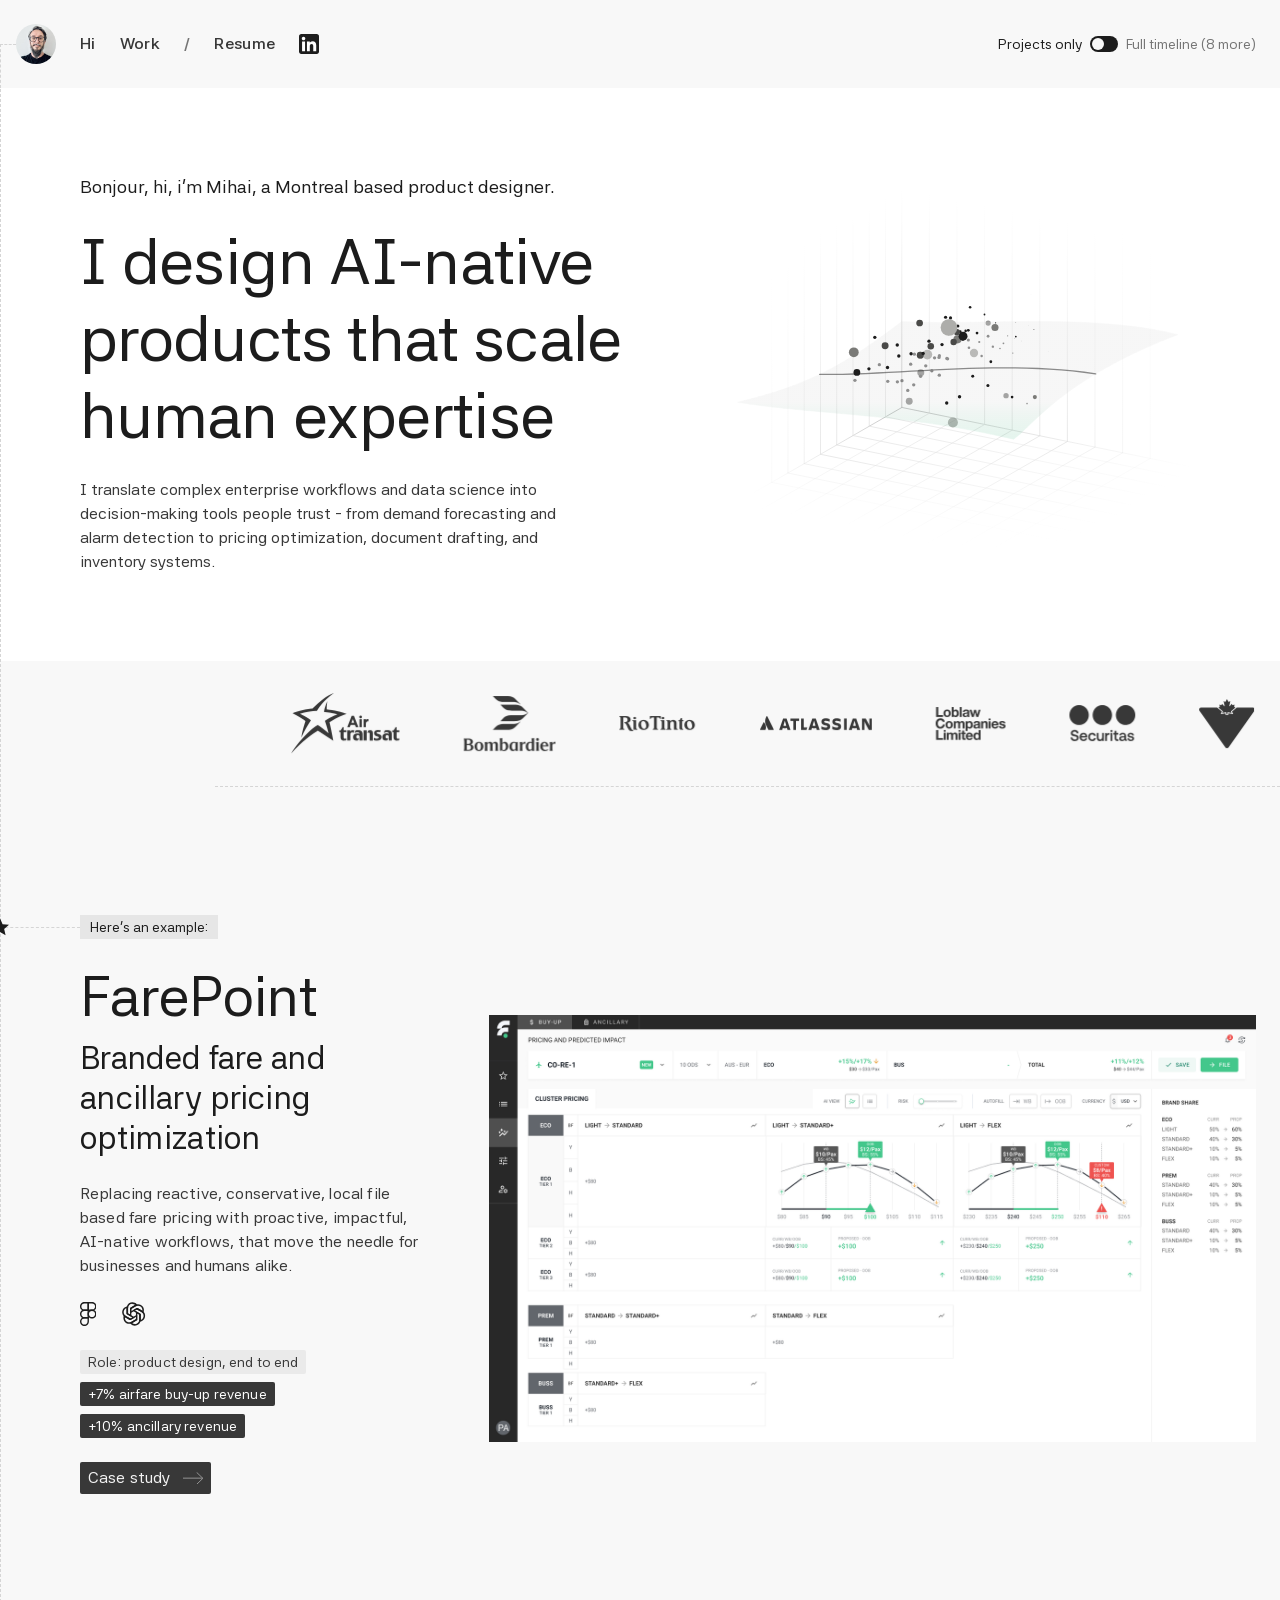
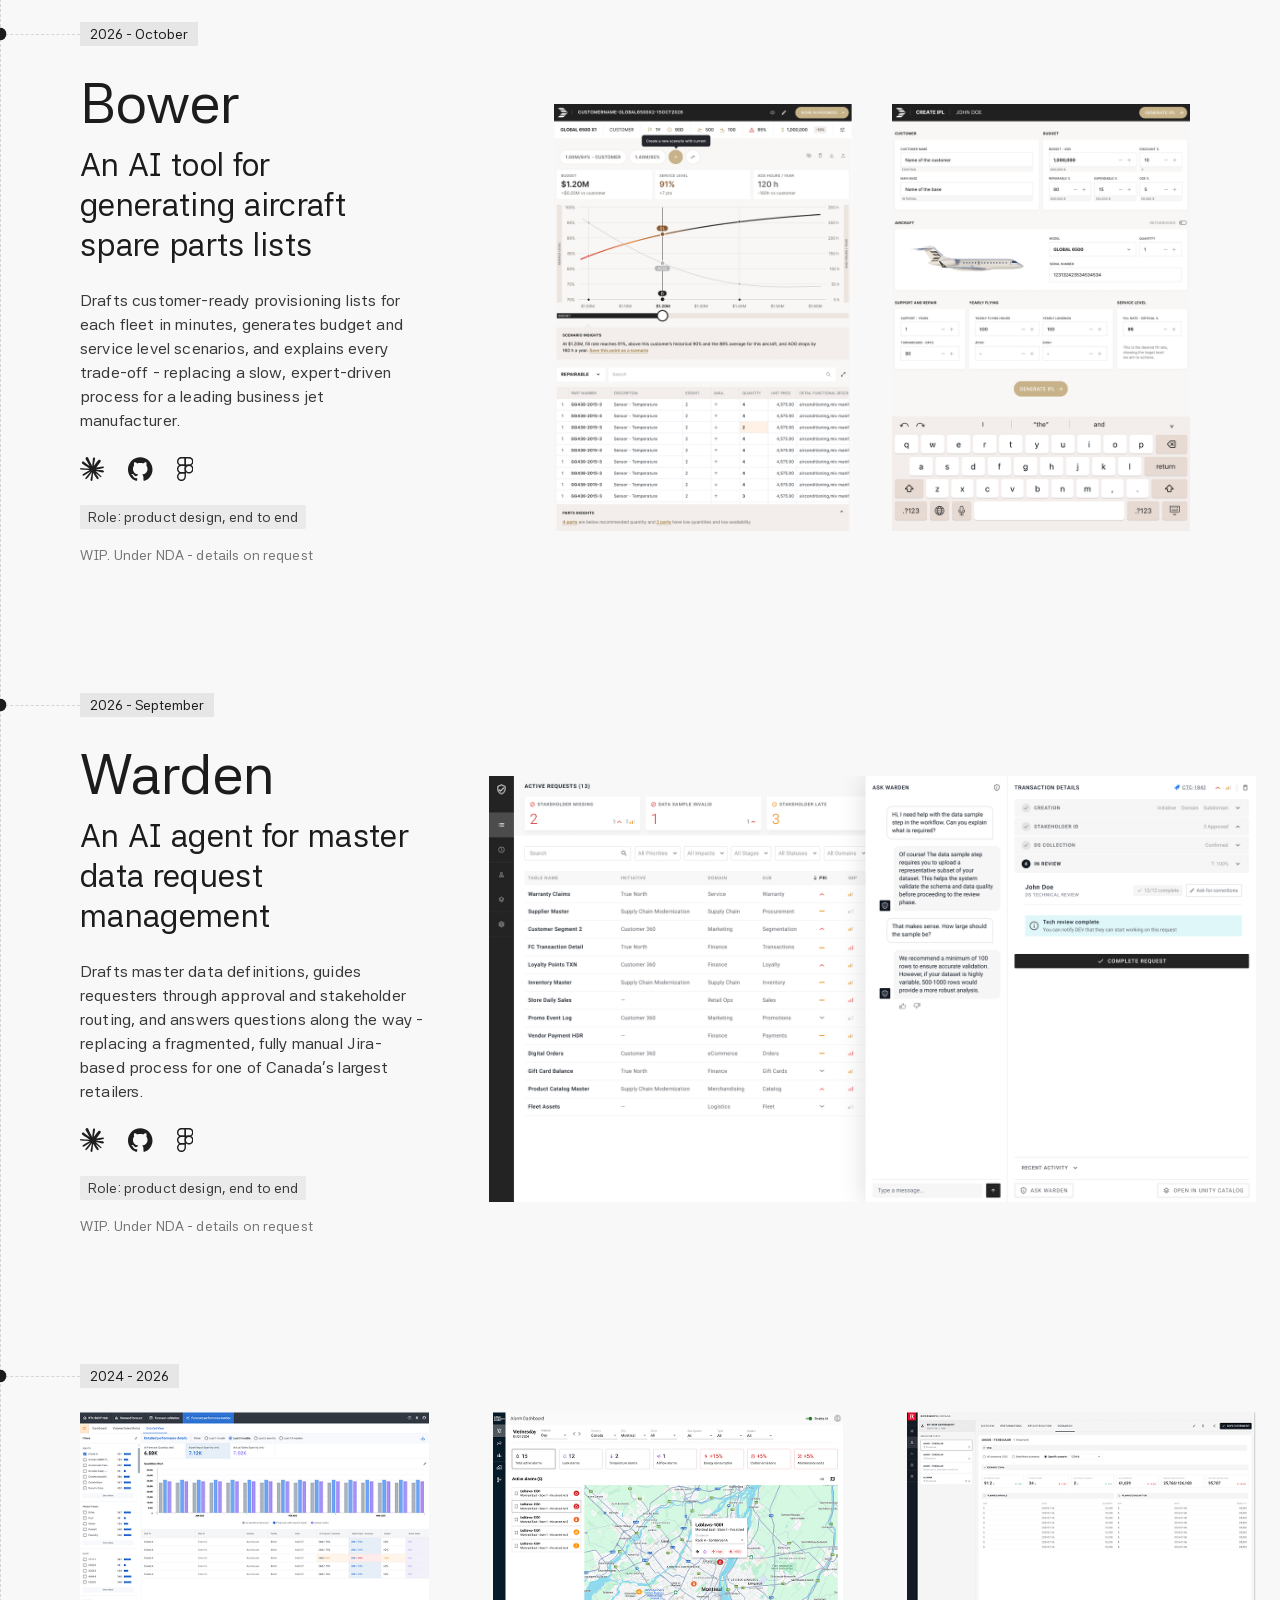
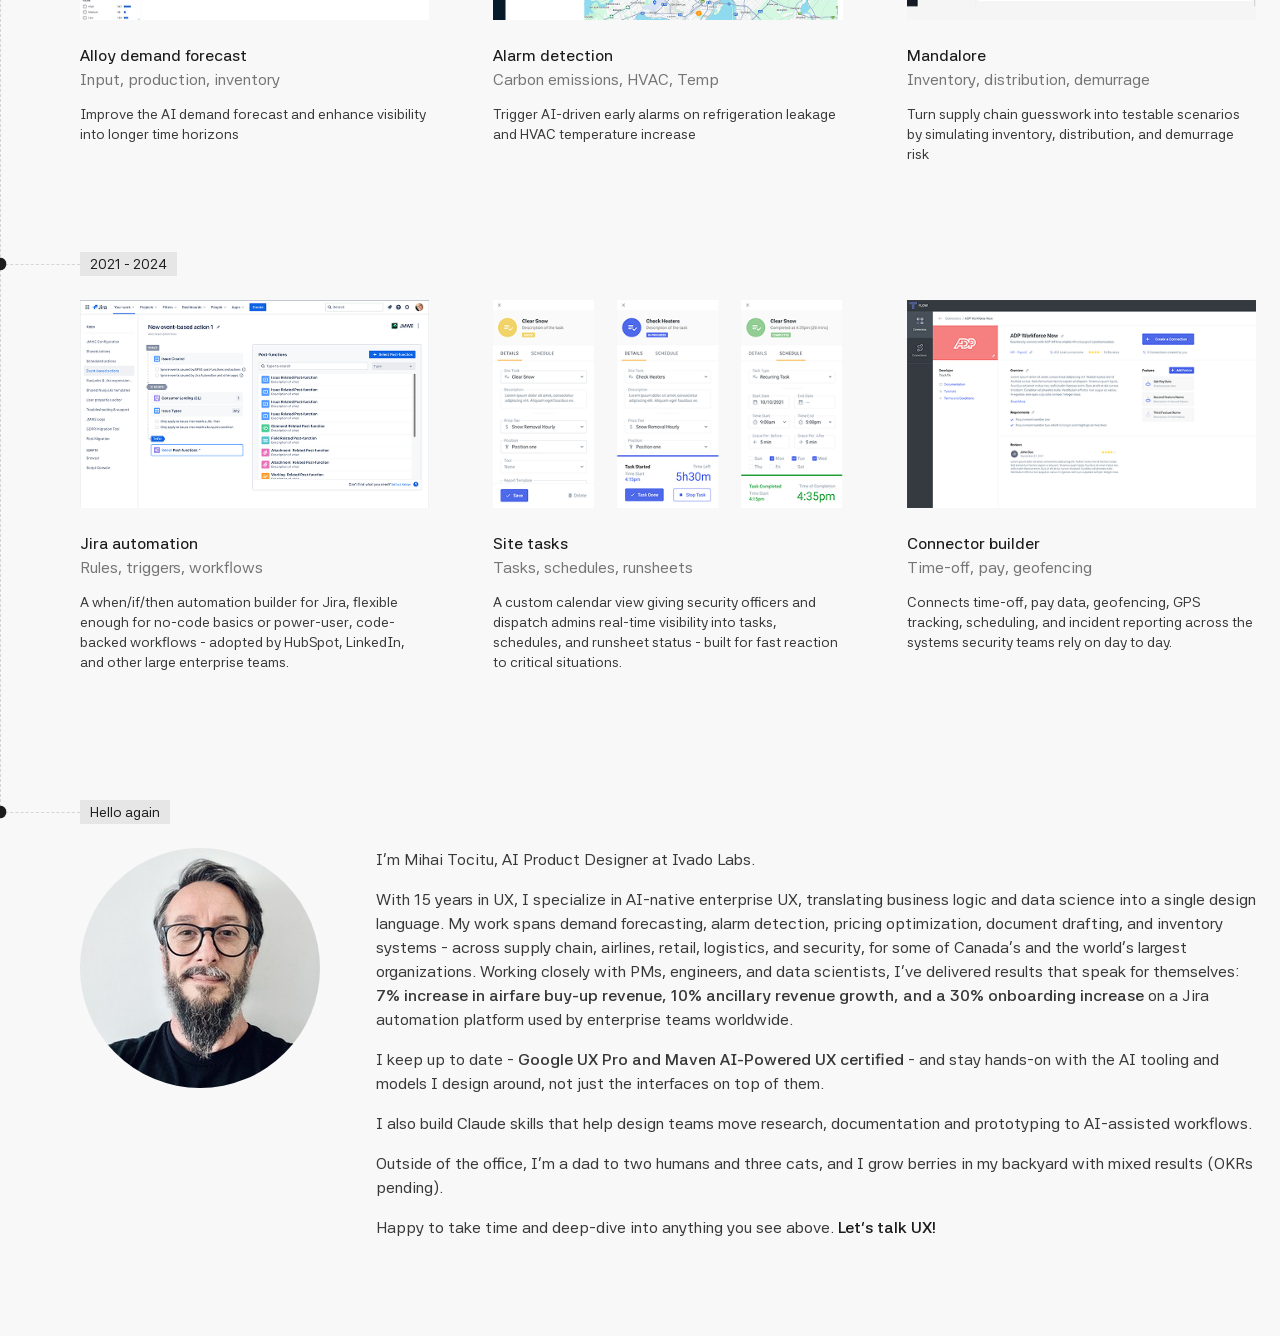
==== commit d41c64e9: "fixed toggle" ====
--- a/index.html
+++ b/index.html
@@ -11,7 +11,7 @@
 /* Top menu */
 
 /* Projects only / Full timeline switch (CSS only: a checkbox) */
-.sw-input{position:absolute;opacity:0;width:1px;height:1px;pointer-events:none}
+.sw-input{position:fixed;top:0;left:0;opacity:0;width:1px;height:1px;pointer-events:none}
 .sw{display:inline-flex;align-items:center;gap:8px;min-height:40px;font-size:14px;line-height:20px;cursor:pointer;white-space:nowrap;user-select:none}
 .nav .sw{margin-left:auto;margin-right:8px}
 .sw .lp{color:var(--primary)}
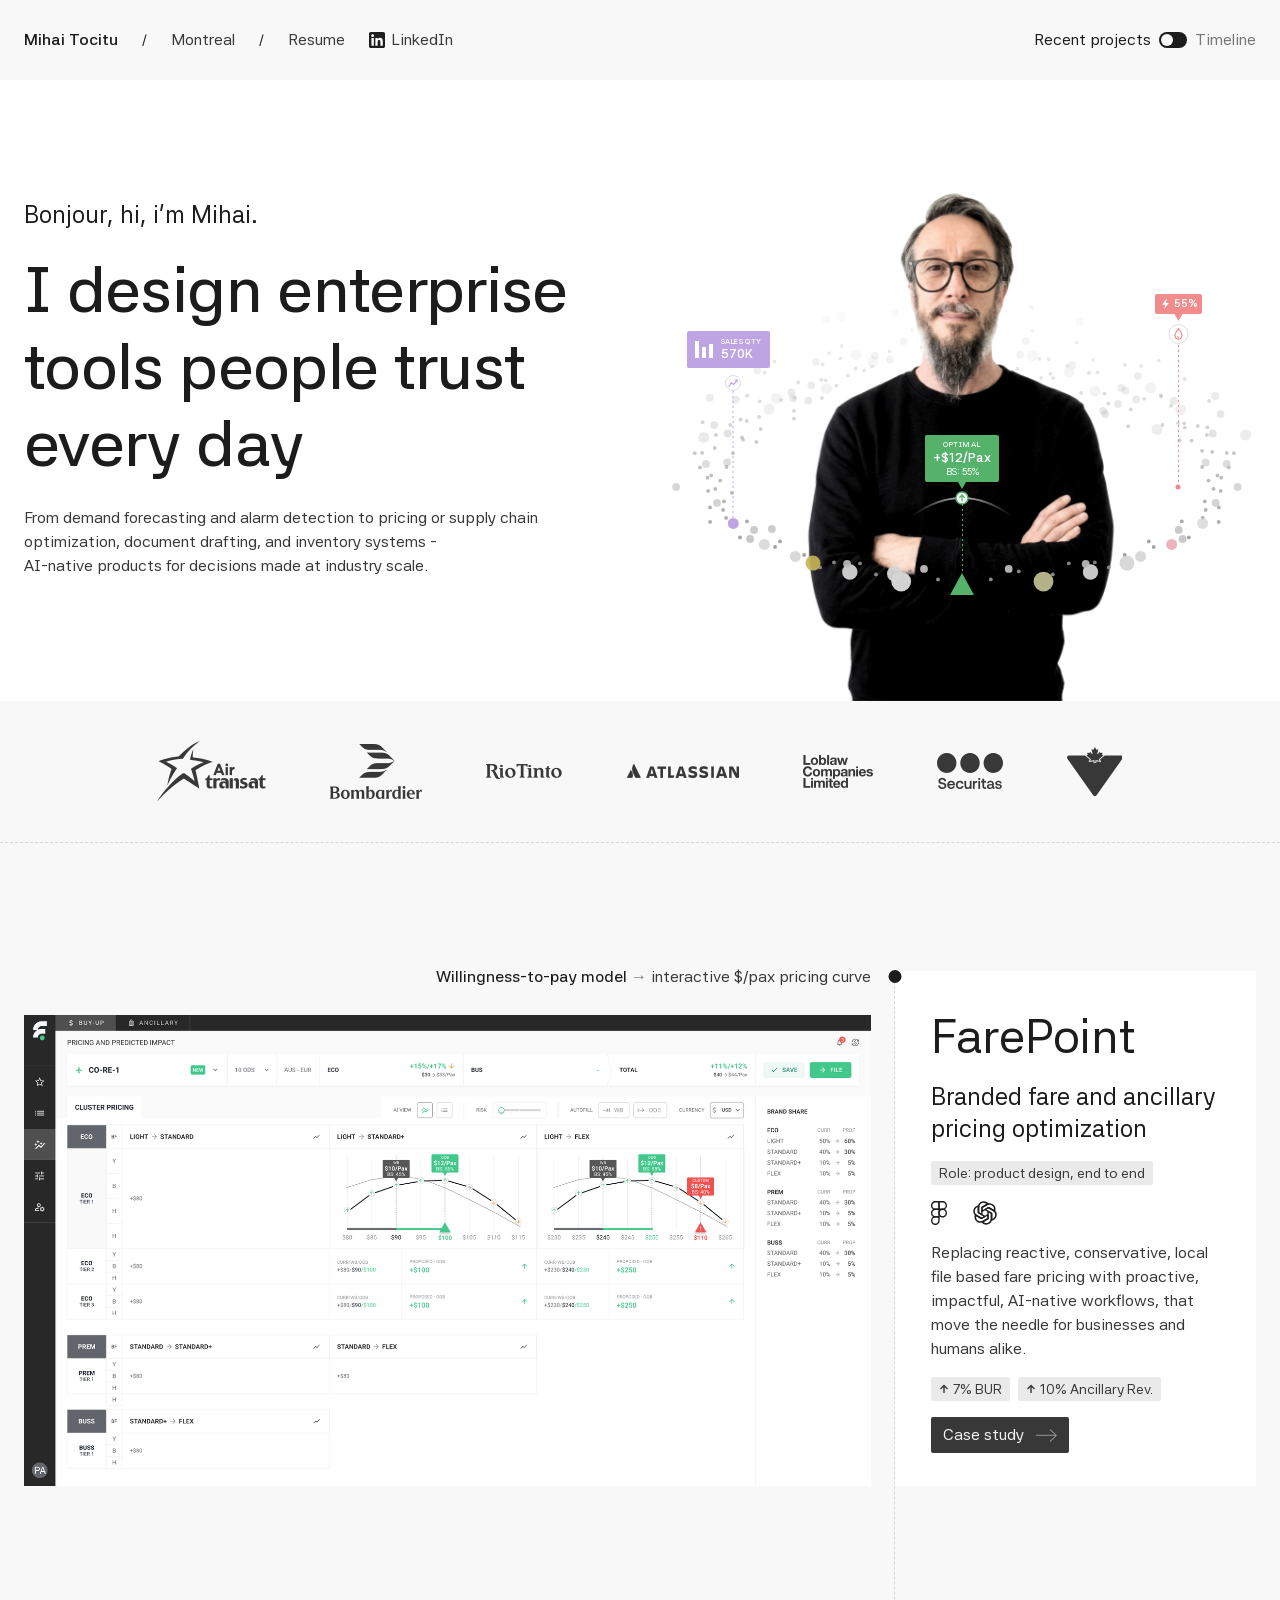
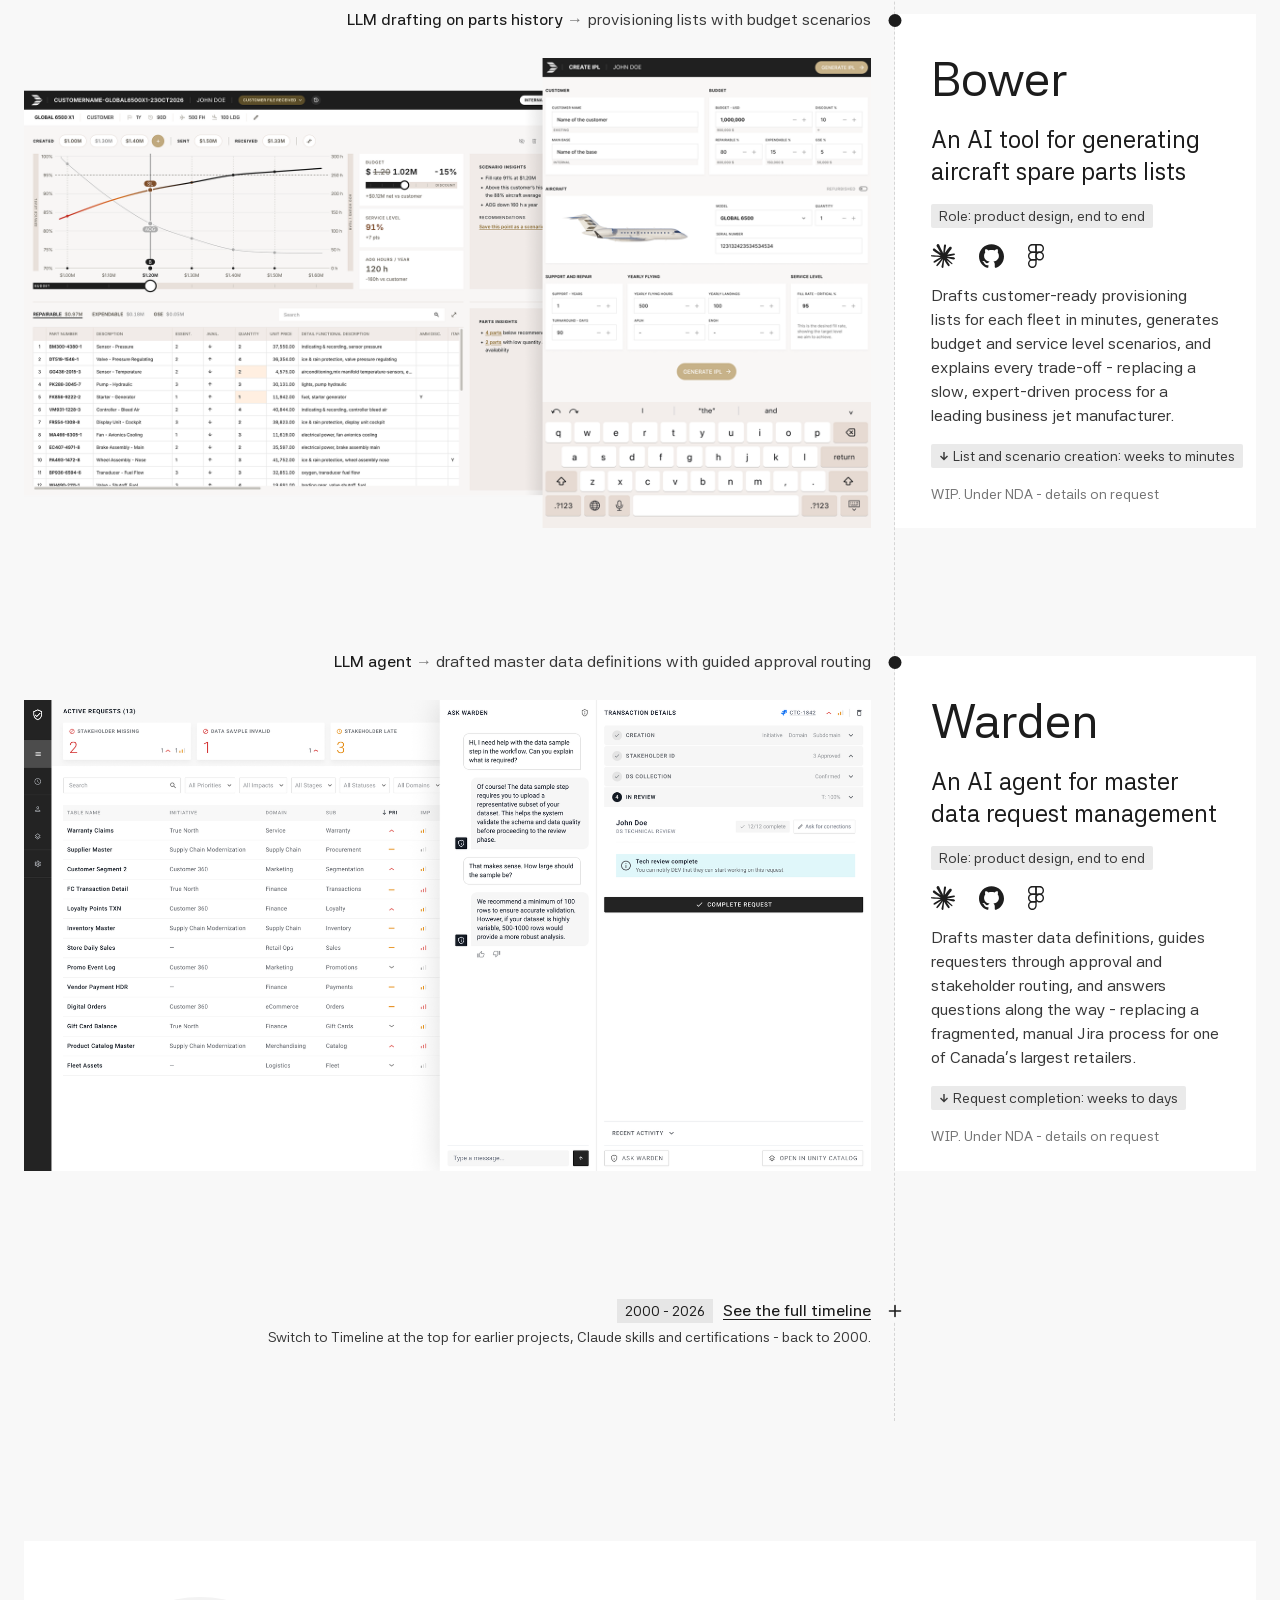
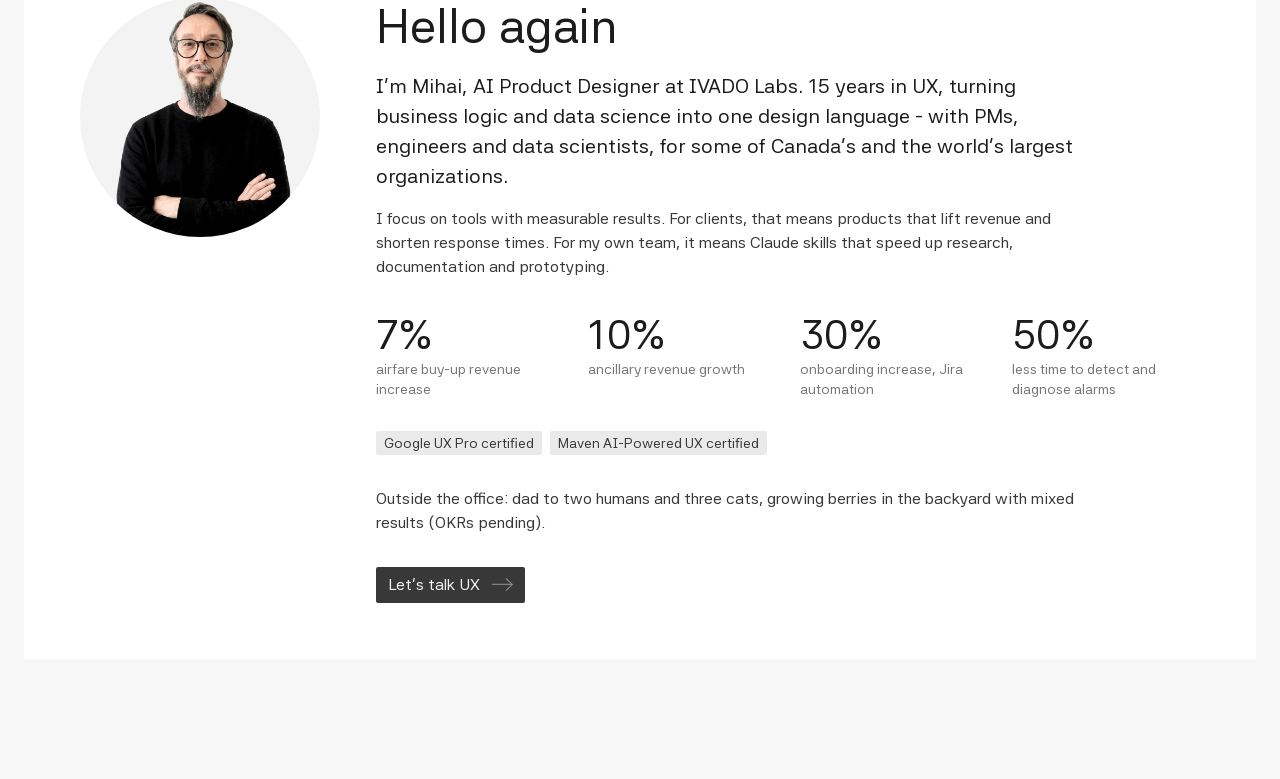
==== commit 2ce067c3: "v4" ====
--- a/index.html
+++ b/index.html
@@ -4,347 +4,350 @@
 <meta charset="UTF-8">
 <meta name="viewport" content="width=device-width, initial-scale=1.0">
 <title>Mihai Tocitu - AI Product Designer</title>
-<link rel="stylesheet" href="v3.css">
+<meta name="description" content="Mihai Tocitu designs enterprise tools people trust every day - AI-native products for decisions made at industry scale.">
+<link rel="stylesheet" href="v4.css">
 <style>
+body{margin:0;background:#f8f8f8}
+a{color:#383838}a:hover{color:#1c1c1c}
 h1,h2,h3,p{margin:0}
-
-/* Top menu */
-
-/* Projects only / Full timeline switch (CSS only: a checkbox) */
-.sw-input{position:fixed;top:0;left:0;opacity:0;width:1px;height:1px;pointer-events:none}
-.sw{display:inline-flex;align-items:center;gap:8px;min-height:40px;font-size:14px;line-height:20px;cursor:pointer;white-space:nowrap;user-select:none}
-.nav .sw{margin-left:auto;margin-right:8px}
-.sw .lp{color:var(--primary)}
-.sw .la{color:var(--muted)}
-.sw .track{position:relative;display:inline-block;width:28px;height:16px;border-radius:999px;background:var(--primary)}
-.sw .knob{position:absolute;top:2px;left:2px;width:12px;height:12px;border-radius:999px;background:var(--bg);transition:left .15s}
-body:has(#tl-full:checked) .sw .lp{color:var(--muted)}
-body:has(#tl-full:checked) .sw .la{color:var(--primary)}
-body:has(#tl-full:checked) .sw .knob{left:14px}
-body:has(#tl-full:focus-visible) .sw .track{outline:2px solid var(--primary);outline-offset:2px}
-.extra{display:none}
-body:has(#tl-full:checked) .extra{display:block}
-.mob-sw{display:none}
-
-/* Hero */
-.hero{background:#fff;padding:40px 80px;min-height:573px;display:grid;grid-template-columns:minmax(0,707fr) minmax(0,589fr);gap:56px;align-items:center}
-.hero .kicker{font-size:18px;line-height:24px;color:var(--primary)}
-.hero h1{margin-top:24px;font-size:64px;line-height:77px;font-weight:400;letter-spacing:-.01em;color:var(--primary);max-width:700px}
-.hero .desc{margin-top:24px;max-width:516px;font-size:16px;line-height:24px}
-.hero-visual{justify-self:end;width:100%;max-width:589px}
-.hero-graph-img{width:100%;height:auto}
-.hero-graph-3d{width:100%}
-.hg3-js .hero-graph-img{visibility:hidden}
-
-/* Logos */
-.logos{margin-top:32px;padding:0 24px;display:flex;justify-content:flex-end}
-.logos img{width:965px;height:auto}
-.logos-rule{margin:32px 0 0 auto;width:1065px;max-width:calc(100% - 80px);border-top:1px dashed var(--line)}
-
-/* Timeline items: the larger neighbour sets the gap (margins collapse) */
-.big{position:relative;margin:128px 0;padding:0 24px 0 80px}
-.small{position:relative;margin:88px 0;padding:0 24px 0 80px}
-.minor{position:relative;margin:64px 0;padding:0 24px 0 80px}
-.mk-ai{width:20px;height:20px;padding:2px;background:var(--bg)}
-
-/* Big projects */
-.proj{display:grid;grid-template-columns:minmax(0,404fr) minmax(0,900fr);gap:64px;align-items:center;margin-top:24px}
-.proj-text{display:flex;flex-direction:column;gap:24px;align-items:flex-start}
-.proj-head{display:flex;flex-direction:column;gap:8px}
-.proj-head .t{font-size:56px;line-height:1.2;font-weight:400;color:var(--primary)}
-.proj-head .s{font-size:32px;line-height:40px;letter-spacing:.32px;color:var(--primary)}
-.proj-text .d{font-size:16px;line-height:24px;letter-spacing:.16px}
-.icons{display:flex;flex-wrap:wrap;gap:24px;align-items:center}
-.icons svg{display:block}
-.meta{display:flex;flex-wrap:wrap;gap:8px}
-.meta.nda-row{gap:16px}
-.mchip.kpi{background:#383838;color:#fff}
-.nda{width:100%;font-size:14px;line-height:20px;letter-spacing:.14px;color:var(--muted)}
-.cta{display:inline-flex;align-items:center;gap:12px;padding:4px 8px;border-radius:2px;background:#383838;color:#f3f3f3;font-size:16px;line-height:24px;letter-spacing:.16px}
-.cta:hover{color:#fff}
-.shot{width:100%;aspect-ratio:900/500;object-fit:cover;object-position:top left}
-.pair{aspect-ratio:900/500;display:flex;justify-content:center;align-items:center;gap:40px;overflow:hidden}
-.pair img{height:100%;width:auto}
-
-/* Skills and certifications */
-.row{display:flex;align-items:center;gap:10px;margin-top:12px;min-height:24px}
-.nm{font-size:16px;line-height:24px;font-weight:500;color:var(--primary)}
-.ds{margin-top:2px;max-width:867px;font-size:14px;line-height:24px}
-
-/* Small projects */
-.cards{display:grid;grid-template-columns:repeat(3,minmax(0,1fr));gap:64px;margin-top:24px}
-.card img{width:100%;aspect-ratio:420/250;object-fit:cover}
-.card h3{margin-top:24px;font-size:16px;line-height:24px;font-weight:500;color:var(--primary)}
-.card .sub{font-size:16px;line-height:24px;color:var(--muted)}
-.card .d{margin-top:12px;font-size:14px;line-height:20px}
-
-/* About */
-.about{margin-top:24px;padding:0 24px 0 80px;display:flex;gap:56px;align-items:flex-start}
-.about-img{flex:0 0 240px;width:240px;height:240px;border-radius:999px;object-fit:cover;object-position:center 58%}
-.about-text{flex:1 1 auto;min-width:0;font-size:16px;line-height:24px}
-.about-text p{margin-bottom:16px}
-.about-text p:last-child{margin-bottom:0}
-.about-text b{font-weight:600}
-.about-text a{font-weight:600;color:var(--primary)}
-
-/* Tablet and phone: no line or markers, just content and chips */
+@keyframes pop{0%{opacity:0;transform:translate(var(--tx),var(--ty)) scale(.6)}35%{opacity:1}100%{opacity:1;transform:none}}
+@keyframes ind{0%{opacity:0;transform:translateY(6px)}100%{opacity:1;transform:none}}
+.hd circle.d{transform-box:fill-box;transform-origin:center;animation:pop 1s cubic-bezier(.22,1,.36,1) both}
+.ind{animation:ind .35s ease-out both}
+@media (prefers-reduced-motion:reduce){.hd circle.d,.ind{animation:none}}
+@keyframes popk{0%{opacity:0;transform:scale(0)}60%{opacity:1;transform:scale(1.6)}100%{opacity:1;transform:none}}
+@keyframes rise{0%{opacity:0;transform:translateY(var(--dy))}20%{opacity:1}100%{opacity:1;transform:none}}
+@keyframes grow{0%{transform:scaleY(0)}100%{transform:none}}
+.rise{animation:rise 1.1s cubic-bezier(.16,1,.3,1) both}
+.grow{transform-box:fill-box;transform-origin:50% 100%;animation:grow 1.1s cubic-bezier(.16,1,.3,1) both}
+@media (prefers-reduced-motion:reduce){.rise,.grow{animation:none}}
+
+.sw:focus-visible .track{outline:2px solid #1c1c1c;outline-offset:2px}
 @media (max-width:1023px){
-.logos-rule{display:none}
-.hero{display:block;min-height:0;padding:48px 24px}
-.hero-visual{display:none}
-.hero h1{font-size:48px;line-height:1.15}
-.logos{justify-content:flex-start;overflow-x:auto;margin-top:24px;scrollbar-width:none}
+.topbar{padding:16px 32px !important}
+.hero{display:block !important;min-height:0 !important;padding:48px 32px 0 !important}
+.hero h1{font-size:52px !important;line-height:1.15 !important}
+.hero .hv{max-width:560px;margin:48px auto 0 !important}
+.logos{padding:32px 0 !important;overflow-x:auto;scroll-snap-type:x mandatory;scrollbar-width:none}
 .logos::-webkit-scrollbar{display:none}
-.logos img{width:auto;height:48px;max-width:none}
-.mob-sw{margin:32px 0 0;padding:0 24px}
-.big{margin:80px 0;padding:0 24px}
-.small{margin:64px 0;padding:0 24px}
-.minor{margin:48px 0;padding:0 24px}
-.proj{display:flex;flex-direction:column;align-items:stretch;gap:24px}
-.proj-text{display:contents}
-.proj-text>*{order:3}
-.proj-text>.proj-head{order:1}
-.proj>.shot,.proj>.pair{order:2}
-.proj .cta{align-self:flex-start}
-.proj-head .t{font-size:40px}
-.proj-head .s{font-size:24px;line-height:32px}
-.cards{gap:24px}
-.ds{max-width:none}
-.about{padding:0 24px;flex-direction:column;gap:24px}
-.about-img{width:96px;height:96px;flex:0 0 auto}
+.logos img{width:auto !important;height:64px !important;max-width:none !important;margin:0 32px !important}
+.r2{display:flex !important;flex-direction:column !important;gap:24px !important;margin:64px 0 !important}
+.r2.minor,.r2.recent-note{margin:40px 0 !important;gap:0 !important}
+.r2:has(.card){gap:24px !important}
+.r2 .card{order:2;contain:none !important;padding:28px !important;margin:0 !important}
+.r2 img{width:100% !important;max-width:100% !important;margin-left:0 !important}
+.spine,.mk{display:none !important}
+.r2 .card a{white-space:nowrap;align-self:flex-start}
+.tl{padding:24px 32px 96px !important}
+.ml{text-align:left !important;margin-left:0 !important;line-height:24px !important;padding-bottom:0 !important}
+.skl{text-align:left !important}
+.skl .rw{justify-content:flex-start !important;flex-wrap:wrap}
+.skl p{white-space:normal !important;margin-left:0 !important}
+.kc{flex-wrap:wrap !important;white-space:normal !important}
+#about{padding:0 32px 96px !important}
+.about{grid-template-columns:1fr !important;padding:28px !important;gap:24px !important}
+.about > img{width:120px !important;height:120px !important}
 }
 @media (max-width:767px){
-.nav .sw{display:none}
-.mob-sw{display:block}
-.mob-sw,.big,.small,.minor{padding-left:20px;padding-right:20px}
-.hero{padding:32px 20px 40px}
-.hero h1{font-size:34px}
-.logos{padding:0 20px}
-.logos img{height:40px}
-.proj-head .t{font-size:32px}
-.proj-head .s{font-size:20px;line-height:28px}
-.cards{grid-template-columns:minmax(0,1fr);gap:40px}
-.about{padding:0 20px}
+.topbar{padding:14px 20px !important;gap:8px 16px !important}
+.topbar .hm{display:none !important}
+.topbar .sw{display:none !important}
+.mob-sw{display:block !important;padding:20px 20px 0}
+.hero{padding:32px 20px 0 !important}
+.hero h1{font-size:38px !important;line-height:1.15 !important}
+.hero .hv{margin-top:32px !important}
+.logos img{height:48px !important;margin:0 20px !important}
+.tl{padding:16px 20px 80px !important}
+.r2{margin:48px 0 !important}
+.r2 .card{padding:24px !important}
+.r2 .card h2{font-size:36px !important;line-height:44px !important}
+.r2 .card .s{font-size:20px !important;line-height:28px !important}
+#about{padding:0 20px 80px !important}
+.about{padding:24px !important}
+.about h2{font-size:36px !important;line-height:44px !important}
+.stats4{grid-template-columns:repeat(2,minmax(0,1fr)) !important;row-gap:20px !important}
+.about h2+p{font-size:18px !important;line-height:28px !important}
 }
+/* View toggle: unchecked = Recent projects, checked = Timeline */
+body:not(:has(#tl-full:checked)) .minor{display:none !important}
+body:has(#tl-full:checked) .recent-note{display:none !important}
+body:has(#tl-full:checked) .sw .lp{color:#757575}
+body:has(#tl-full:checked) .sw .la{color:#1c1c1c}
+body:has(#tl-full:checked) .sw .knob{left:14px}
 </style>
-<script>
-/* Hide the SVG hero only while the 3D version is expected; show it again if that doesn't happen within 3s */
-document.documentElement.classList.add('hg3-js');
-setTimeout(function(){ if (!window.__hg3ok) document.documentElement.classList.remove('hg3-js'); }, 3000);
-</script>
 </head>
 <body>
-<input type="checkbox" id="tl-full" class="sw-input" aria-label="Show full timeline, 8 more items">
-
-<div class="page">
-<div class="tl">
-
-<nav class="nav" aria-label="Main">
-<span class="nav-hook" aria-hidden="true"></span><span class="nav-drop" aria-hidden="true"></span>
-<a href="#top" aria-label="Back to top"><img class="ava" src="assets/avatar-80.png" alt="Mihai Tocitu"></a>
-<a class="link" href="#top">Hi</a>
-<a class="link" href="#work">Work</a>
-<span class="sep" aria-hidden="true">/</span>
-<a class="link" href="assets/Mihai-Tocitu-resume-EN.pdf" target="_blank" rel="noopener noreferrer">Resume</a>
-<a href="https://www.linkedin.com/in/mihaitocitu/" target="_blank" rel="noopener noreferrer" aria-label="LinkedIn (opens in a new tab)" style="display:block;width:20px;height:20px"><svg width="20" height="20" viewBox="0 0 16 16" aria-hidden="true" style="display:block"><path fill-rule="evenodd" clip-rule="evenodd" d="M1.77778 16H14.2222C15.2041 16 16 15.2041 16 14.2222V1.77778C16 0.795938 15.2041 0 14.2222 0H1.77778C0.795938 0 0 0.795938 0 1.77778V14.2222C0 15.2041 0.795938 16 1.77778 16Z" fill="#1E1E1E"/><path fill-rule="evenodd" clip-rule="evenodd" d="M13.7778 13.7778H11.4035V9.7338C11.4035 8.62506 10.9822 8.00545 10.1046 8.00545C9.14991 8.00545 8.65113 8.65025 8.65113 9.7338V13.7778H6.36296V6.07407H8.65113V7.11176C8.65113 7.11176 9.33912 5.83871 10.9739 5.83871C12.6079 5.83871 13.7778 6.83655 13.7778 8.90027V13.7778ZM3.63319 5.06534C2.85379 5.06534 2.22222 4.42881 2.22222 3.64378C2.22222 2.85875 2.85379 2.22222 3.63319 2.22222C4.41259 2.22222 5.04378 2.85875 5.04378 3.64378C5.04378 4.42881 4.41259 5.06534 3.63319 5.06534ZM2.45168 13.7778H4.83764V6.07407H2.45168V13.7778Z" fill="#fff"/></svg></a>
-<label class="sw" for="tl-full"><span class="lp">Projects only</span><span class="track" aria-hidden="true"><span class="knob"></span></span><span class="la">Full timeline (8 more)</span></label>
+<input type="checkbox" id="tl-full" class="sw-input" aria-label="Show the full timeline">
+<div style="font-family: 'Asta Sans', sans-serif; color: #383838; background: #f8f8f8; -webkit-font-smoothing: antialiased">
+
+<nav class="topbar" aria-label="Contact" style="max-width: 1472px; margin: 0 auto; padding: 20px 24px; box-sizing: border-box; display: flex; flex-wrap: wrap; align-items: center; gap: 8px 24px; font-size: 14px; line-height: 20px; width: 100%; position: sticky; top: 0; z-index: 20; background: #f8f8f8">
+<span style="font-weight: 600; color: #1c1c1c; font-size: 16px">Mihai Tocitu</span><span style="font-weight: 400; color: #1c1c1c">/</span>
+<span class="hm" style="display: inline-flex; align-items: center; gap: 6px; font-size: 16px"><span>Montreal</span></span><span class="hm" style="font-weight: 400; color: #1c1c1c">/</span>
+<a href="assets/Mihai-Tocitu-resume-EN.pdf" style="display: inline-flex; align-items: center; gap: 6px; text-decoration: none; font-size: 16px">Resume</a>
+<a href="https://www.linkedin.com/in/mihaitocitu/" style="display: inline-flex; align-items: center; gap: 6px; text-decoration: none"><img src="assets/icons/linkedin.svg" alt="" style="width: 16px; height: 16px"><span style="font-size: 16px">LinkedIn</span></a>
+<label for="tl-full" class="sw" style="margin-left: auto; display: inline-flex; align-items: center; gap: 8px; min-height: 40px; padding: 0; border: 0; background: none; font: inherit; font-size: 16px; line-height: 20px; cursor: pointer; white-space: nowrap">
+<span class="lp">Recent projects</span>
+<span class="track" aria-hidden="true" style="position: relative; display: inline-block; width: 28px; height: 16px; border-radius: 999px; background: #1c1c1c"><span class="knob" style="position: absolute; top: 2px; width: 12px; height: 12px; border-radius: 999px; background: #f8f8f8; transition: left 0.15s"></span></span>
+<span class="la">Timeline</span>
+</label>
 </nav>
 
-<header id="top" class="hero">
-<div>
-<p class="kicker">Bonjour, hi, i’m Mihai, a Montreal based product designer.</p>
-<h1>I design AI-native products that scale human expertise</h1>
-<p class="desc">I translate complex enterprise workflows and data science into decision-making tools people trust - from demand forecasting and alarm detection to pricing optimization, document drafting, and inventory systems.</p>
-</div>
-<div class="hero-visual"><img class="hero-graph-img" src="assets/graph-animated.svg" alt="Illustration of an AI pricing model surface with risk and revenue signals"></div>
+<header style="max-width: 1472px; margin: 0 auto; background: #ffffff">
+<div class="hero" style="max-width: 1333px; margin: 0 auto; padding: 0 24px; box-sizing: border-box; display: grid; grid-template-columns: minmax(0, 1fr) minmax(0, 590px); gap: 40px; align-items: center; min-height: 621px">
+<div>
+<p style="font-size: 24px; line-height: 24px; color: #1c1c1c">Bonjour, hi, i’m Mihai.</p>
+<h1 style="margin-top: 24px; font-size: 64px; line-height: 77px; font-weight: 500; letter-spacing: -0.01em; color: #1c1c1c">I design enterprise tools people trust every day</h1>
+<p style="margin-top: 24px; max-width: 516px; font-size: 16px; line-height: 24px">From demand forecasting and alarm detection to pricing or supply chain optimization, document drafting, and inventory systems -<br>AI-native products for decisions made at industry scale.</p>
+</div>
+<div class="hv" role="img" aria-label="Mihai Tocitu, surrounded by an AI pricing model: sales quantity, optimal price point and confidence signals" style="position: relative; align-self: end; width: 100%; aspect-ratio: 590 / 534; margin-top: 40px">
+<svg class="hd" viewBox="800 128 590 534" aria-hidden="true" style="position: absolute; left: 0; top: 0; width: 100%; height: 100%; overflow: visible"><circle class="d" cx="1270.3" cy="360.5" r="3.9" fill="#bdbdbd" fill-opacity="0.32" style="--tx: 187px; --ty: -62px; animation-delay: 0.55s; animation-duration: 1.86s"></circle><circle class="d" cx="1252.0" cy="364.9" r="3.9" fill="#bdbdbd" fill-opacity="0.33" style="--tx: 129px; --ty: -5px; animation-delay: 0.31s; animation-duration: 2.29s"></circle><circle class="d" cx="1367.9" cy="414.2" r="1.9" fill="#8f8f8f" fill-opacity="0.49" style="--tx: 105px; --ty: -108px; animation-delay: 0.05s; animation-duration: 2.14s"></circle><circle class="d" cx="1346.3" cy="412.9" r="1.9" fill="#8f8f8f" fill-opacity="0.49" style="--tx: 168px; --ty: -215px; animation-delay: 0.58s; animation-duration: 2.02s"></circle><circle class="d" cx="1340.9" cy="395.9" r="1.9" fill="#8f8f8f" fill-opacity="0.43" style="--tx: 73px; --ty: -66px; animation-delay: 0.32s; animation-duration: 3.19s"></circle><circle class="d" cx="1294.7" cy="356.1" r="1.9" fill="#8f8f8f" fill-opacity="0.30" style="--tx: 74px; --ty: -70px; animation-delay: 0.28s; animation-duration: 2.36s"></circle><circle class="d" cx="1305.1" cy="366.8" r="1.9" fill="#8f8f8f" fill-opacity="0.34" style="--tx: 210px; --ty: -25px; animation-delay: 0.30s; animation-duration: 1.79s"></circle><circle class="d" cx="1351.5" cy="436.5" r="1.9" fill="#8f8f8f" fill-opacity="0.57" style="--tx: 262px; --ty: -88px; animation-delay: 0.60s; animation-duration: 2.16s"></circle><circle class="d" cx="1346.8" cy="394.7" r="3.9" fill="#bdbdbd" fill-opacity="0.42" style="--tx: 126px; --ty: -55px; animation-delay: 0.17s; animation-duration: 3.77s"></circle><circle class="d" cx="1238.4" cy="354.7" r="1.9" fill="#8f8f8f" fill-opacity="0.30" style="--tx: 216px; --ty: -122px; animation-delay: 0.23s; animation-duration: 2.37s"></circle><circle class="d" cx="1318.8" cy="340.0" r="1.9" fill="#8f8f8f" fill-opacity="0.26" style="--tx: 35px; --ty: -129px; animation-delay: 0.55s; animation-duration: 2.57s"></circle><circle class="d" cx="1318.8" cy="388.6" r="1.9" fill="#8f8f8f" fill-opacity="0.40" style="--tx: 106px; --ty: -29px; animation-delay: 0.38s; animation-duration: 1.50s"></circle><circle class="d" cx="1154.3" cy="315.6" r="3.9" fill="#bdbdbd" fill-opacity="0.19" style="--tx: -40px; --ty: -151px; animation-delay: 0.58s; animation-duration: 1.28s"></circle><circle class="d" cx="1206.3" cy="326.1" r="3.9" fill="#bdbdbd" fill-opacity="0.22" style="--tx: 50px; --ty: -103px; animation-delay: 0.04s; animation-duration: 1.37s"></circle><circle class="d" cx="1149.0" cy="229.6" r="3.9" fill="#bdbdbd" fill-opacity="0.03" style="--tx: 73px; --ty: -161px; animation-delay: 0.11s; animation-duration: 1.30s"></circle><circle class="d" cx="1201.2" cy="326.7" r="1.9" fill="#8f8f8f" fill-opacity="0.22" style="--tx: 112px; --ty: -35px; animation-delay: 0.25s; animation-duration: 1.50s"></circle><circle class="d" cx="1278.2" cy="359.8" r="1.9" fill="#8f8f8f" fill-opacity="0.31" style="--tx: 173px; --ty: 167px; animation-delay: 0.18s; animation-duration: 1.42s"></circle><circle class="d" cx="1229.0" cy="352.2" r="5.5" fill="#d4d4d4" fill-opacity="0.29" style="--tx: 211px; --ty: -134px; animation-delay: 0.39s; animation-duration: 3.99s"></circle><circle class="d" cx="1259.4" cy="351.6" r="3.9" fill="#bdbdbd" fill-opacity="0.29" style="--tx: 90px; --ty: -110px; animation-delay: 0.46s; animation-duration: 1.54s"></circle><circle class="d" cx="1355.3" cy="438.7" r="1.9" fill="#8f8f8f" fill-opacity="0.58" style="--tx: 82px; --ty: -76px; animation-delay: 0.35s; animation-duration: 2.00s"></circle><circle class="d" cx="1264.8" cy="370.4" r="1.9" fill="#8f8f8f" fill-opacity="0.35" style="--tx: 160px; --ty: -76px; animation-delay: 0.58s; animation-duration: 1.96s"></circle><circle class="d" cx="1173.5" cy="319.8" r="1.9" fill="#8f8f8f" fill-opacity="0.20" style="--tx: 129px; --ty: -4px; animation-delay: 0.09s; animation-duration: 2.33s"></circle><circle class="d" cx="1203.2" cy="332.9" r="5.5" fill="#d4d4d4" fill-opacity="0.24" style="--tx: 61px; --ty: -115px; animation-delay: 0.44s; animation-duration: 1.39s"></circle><circle class="d" cx="1296.5" cy="385.9" r="1.9" fill="#8f8f8f" fill-opacity="0.40" style="--tx: 164px; --ty: 195px; animation-delay: 0.36s; animation-duration: 1.26s"></circle><circle class="d" cx="1331.7" cy="386.9" r="1.9" fill="#8f8f8f" fill-opacity="0.40" style="--tx: 140px; --ty: -230px; animation-delay: 0.14s; animation-duration: 1.49s"></circle><circle class="d" cx="1295.3" cy="357.6" r="1.9" fill="#8f8f8f" fill-opacity="0.31" style="--tx: 181px; --ty: 92px; animation-delay: 0.18s; animation-duration: 2.18s"></circle><circle class="d" cx="1239.4" cy="375.0" r="3.9" fill="#bdbdbd" fill-opacity="0.36" style="--tx: 65px; --ty: -121px; animation-delay: 0.34s; animation-duration: 2.02s"></circle><circle class="d" cx="1318.1" cy="384.3" r="1.9" fill="#8f8f8f" fill-opacity="0.39" style="--tx: 225px; --ty: -132px; animation-delay: 0.12s; animation-duration: 3.27s"></circle><circle class="d" cx="1175.2" cy="338.9" r="1.9" fill="#8f8f8f" fill-opacity="0.25" style="--tx: 77px; --ty: -74px; animation-delay: 0.11s; animation-duration: 1.96s"></circle><circle class="d" cx="1362.8" cy="428.4" r="1.9" fill="#8f8f8f" fill-opacity="0.54" style="--tx: 127px; --ty: -100px; animation-delay: 0.53s; animation-duration: 2.09s"></circle><circle class="d" cx="1360.7" cy="413.9" r="1.9" fill="#8f8f8f" fill-opacity="0.49" style="--tx: 181px; --ty: 88px; animation-delay: 0.08s; animation-duration: 3.02s"></circle><circle class="d" cx="1341.3" cy="388.3" r="1.9" fill="#8f8f8f" fill-opacity="0.40" style="--tx: 153px; --ty: 161px; animation-delay: 0.58s; animation-duration: 3.64s"></circle><circle class="d" cx="1343.1" cy="361.8" r="1.9" fill="#8f8f8f" fill-opacity="0.32" style="--tx: 223px; --ty: -43px; animation-delay: 0.19s; animation-duration: 1.21s"></circle><circle class="d" cx="1258.9" cy="325.8" r="1.9" fill="#8f8f8f" fill-opacity="0.22" style="--tx: 216px; --ty: -74px; animation-delay: 0.54s; animation-duration: 2.16s"></circle><circle class="d" cx="1227.0" cy="320.9" r="1.9" fill="#8f8f8f" fill-opacity="0.20" style="--tx: 260px; --ty: 19px; animation-delay: 0.21s; animation-duration: 2.45s"></circle><circle class="d" cx="1231.4" cy="333.3" r="1.9" fill="#8f8f8f" fill-opacity="0.24" style="--tx: 163px; --ty: 54px; animation-delay: 0.47s; animation-duration: 1.96s"></circle><circle class="d" cx="1182.6" cy="320.2" r="1.9" fill="#8f8f8f" fill-opacity="0.20" style="--tx: 146px; --ty: -77px; animation-delay: 0.35s; animation-duration: 1.22s"></circle><circle class="d" cx="1223.1" cy="334.0" r="1.9" fill="#8f8f8f" fill-opacity="0.24" style="--tx: 270px; --ty: -51px; animation-delay: 0.53s; animation-duration: 1.68s"></circle><circle class="d" cx="1184.6" cy="334.8" r="1.9" fill="#8f8f8f" fill-opacity="0.24" style="--tx: 199px; --ty: -28px; animation-delay: 0.26s; animation-duration: 1.23s"></circle><circle class="d" cx="1187.1" cy="339.1" r="1.9" fill="#8f8f8f" fill-opacity="0.25" style="--tx: 101px; --ty: -7px; animation-delay: 0.36s; animation-duration: 1.45s"></circle><circle class="d" cx="1151.5" cy="329.7" r="1.9" fill="#8f8f8f" fill-opacity="0.23" style="--tx: 164px; --ty: -87px; animation-delay: 0.37s; animation-duration: 1.48s"></circle><circle class="d" cx="1352.8" cy="468.4" r="1.9" fill="#8f8f8f" fill-opacity="0.69" style="--tx: 109px; --ty: -104px; animation-delay: 0.41s; animation-duration: 1.35s"></circle><circle class="d" cx="1354.7" cy="451.9" r="1.9" fill="#8f8f8f" fill-opacity="0.63" style="--tx: 107px; --ty: 186px; animation-delay: 0.27s; animation-duration: 1.59s"></circle><circle class="d" cx="1338.8" cy="462.4" r="1.9" fill="#8f8f8f" fill-opacity="0.67" style="--tx: 109px; --ty: 74px; animation-delay: 0.26s; animation-duration: 2.47s"></circle><circle class="d" cx="1313.4" cy="401.3" r="1.9" fill="#8f8f8f" fill-opacity="0.45" style="--tx: 115px; --ty: 119px; animation-delay: 0.35s; animation-duration: 1.30s"></circle><circle class="d" cx="1292.8" cy="321.6" r="1.9" fill="#8f8f8f" fill-opacity="0.21" style="--tx: 229px; --ty: -93px; animation-delay: 0.51s; animation-duration: 2.53s"></circle><circle class="d" cx="1199.2" cy="363.3" r="1.9" fill="#8f8f8f" fill-opacity="0.32" style="--tx: 87px; --ty: -92px; animation-delay: 0.27s; animation-duration: 1.42s"></circle><circle class="d" cx="1215.0" cy="353.9" r="1.9" fill="#8f8f8f" fill-opacity="0.30" style="--tx: 178px; --ty: -109px; animation-delay: 0.30s; animation-duration: 2.36s"></circle><circle class="d" cx="1275.2" cy="327.2" r="1.9" fill="#8f8f8f" fill-opacity="0.22" style="--tx: 144px; --ty: 104px; animation-delay: 0.04s; animation-duration: 3.87s"></circle><circle class="d" cx="1210.4" cy="303.6" r="1.9" fill="#8f8f8f" fill-opacity="0.16" style="--tx: -20px; --ty: -223px; animation-delay: 0.34s; animation-duration: 2.29s"></circle><circle class="d" cx="1242.3" cy="364.6" r="1.9" fill="#8f8f8f" fill-opacity="0.33" style="--tx: 38px; --ty: -114px; animation-delay: 0.27s; animation-duration: 3.83s"></circle><circle class="d" cx="1342.5" cy="441.6" r="1.9" fill="#8f8f8f" fill-opacity="0.59" style="--tx: 113px; --ty: -46px; animation-delay: 0.03s; animation-duration: 1.77s"></circle><circle class="d" cx="1379.6" cy="395.9" r="5.5" fill="#d4d4d4" fill-opacity="0.43" style="--tx: 207px; --ty: 55px; animation-delay: 0.48s; animation-duration: 2.13s"></circle><circle class="d" cx="1291.0" cy="390.4" r="5.5" fill="#d4d4d4" fill-opacity="0.41" style="--tx: 141px; --ty: -114px; animation-delay: 0.11s; animation-duration: 3.47s"></circle><circle class="d" cx="1166.5" cy="317.1" r="5.5" fill="#d4d4d4" fill-opacity="0.19" style="--tx: 117px; --ty: -52px; animation-delay: 0.16s; animation-duration: 2.15s"></circle><circle class="d" cx="1284.5" cy="348.7" r="5.5" fill="#d4d4d4" fill-opacity="0.28" style="--tx: 202px; --ty: -46px; animation-delay: 0.45s; animation-duration: 2.29s"></circle><circle class="d" cx="1312.1" cy="384.1" r="1.9" fill="#8f8f8f" fill-opacity="0.39" style="--tx: 80px; --ty: 79px; animation-delay: 0.56s; animation-duration: 1.29s"></circle><circle class="d" cx="1336.1" cy="411.8" r="1.9" fill="#8f8f8f" fill-opacity="0.48" style="--tx: 208px; --ty: -10px; animation-delay: 0.55s; animation-duration: 1.95s"></circle><circle class="d" cx="1339.6" cy="423.4" r="3.9" fill="#bdbdbd" fill-opacity="0.52" style="--tx: 151px; --ty: 186px; animation-delay: 0.57s; animation-duration: 2.08s"></circle><circle class="d" cx="1371.7" cy="447.9" r="3.9" fill="#bdbdbd" fill-opacity="0.61" style="--tx: 204px; --ty: -97px; animation-delay: 0.49s; animation-duration: 2.18s"></circle><circle class="d" cx="1159.9" cy="301.9" r="3.9" fill="#bdbdbd" fill-opacity="0.16" style="--tx: -6px; --ty: -258px; animation-delay: 0.59s; animation-duration: 1.91s"></circle><circle class="d" cx="1213.8" cy="282.7" r="3.9" fill="#bdbdbd" fill-opacity="0.11" style="--tx: 151px; --ty: -26px; animation-delay: 0.55s; animation-duration: 1.62s"></circle><circle class="d" cx="1271.9" cy="337.1" r="3.9" fill="#bdbdbd" fill-opacity="0.25" style="--tx: 61px; --ty: -164px; animation-delay: 0.33s; animation-duration: 1.83s"></circle><circle class="d" cx="1354.5" cy="375.1" r="3.9" fill="#bdbdbd" fill-opacity="0.36" style="--tx: 113px; --ty: -214px; animation-delay: 0.04s; animation-duration: 1.36s"></circle><circle class="d" cx="1307.7" cy="362.0" r="3.9" fill="#bdbdbd" fill-opacity="0.32" style="--tx: 206px; --ty: -119px; animation-delay: 0.08s; animation-duration: 1.87s"></circle><circle class="d" cx="1314.6" cy="370.6" r="5.5" fill="#d4d4d4" fill-opacity="0.35" style="--tx: 233px; --ty: 81px; animation-delay: 0.41s; animation-duration: 1.84s"></circle><circle class="d" cx="1166.3" cy="291.5" r="1.9" fill="#8f8f8f" fill-opacity="0.13" style="--tx: 112px; --ty: -6px; animation-delay: 0.13s; animation-duration: 1.54s"></circle><circle class="d" cx="1166.4" cy="269.5" r="1.9" fill="#8f8f8f" fill-opacity="0.09" style="--tx: 175px; --ty: -119px; animation-delay: 0.31s; animation-duration: 1.94s"></circle><circle class="d" cx="1164.7" cy="267.7" r="1.9" fill="#8f8f8f" fill-opacity="0.08" style="--tx: 14px; --ty: -164px; animation-delay: 0.51s; animation-duration: 1.41s"></circle><circle class="d" cx="1262.2" cy="387.3" r="1.9" fill="#8f8f8f" fill-opacity="0.40" style="--tx: 214px; --ty: 166px; animation-delay: 0.31s; animation-duration: 1.40s"></circle><circle class="d" cx="1325.6" cy="401.6" r="1.9" fill="#8f8f8f" fill-opacity="0.45" style="--tx: 186px; --ty: 16px; animation-delay: 0.36s; animation-duration: 3.97s"></circle><circle class="d" cx="1336.2" cy="428.0" r="1.9" fill="#8f8f8f" fill-opacity="0.54" style="--tx: 166px; --ty: 25px; animation-delay: 0.48s; animation-duration: 1.84s"></circle><circle class="d" cx="1347.5" cy="449.9" r="1.9" fill="#8f8f8f" fill-opacity="0.62" style="--tx: 89px; --ty: 61px; animation-delay: 0.32s; animation-duration: 2.54s"></circle><circle class="d" cx="1349.7" cy="463.8" r="3.9" fill="#bdbdbd" fill-opacity="0.67" style="--tx: 61px; --ty: 131px; animation-delay: 0.28s; animation-duration: 1.75s"></circle><circle class="d" cx="1349.3" cy="357.0" r="3.9" fill="#bdbdbd" fill-opacity="0.31" style="--tx: 227px; --ty: 122px; animation-delay: 0.29s; animation-duration: 1.39s"></circle><circle class="d" cx="1237.2" cy="371.9" r="3.9" fill="#bdbdbd" fill-opacity="0.35" style="--tx: 262px; --ty: 13px; animation-delay: 0.08s; animation-duration: 1.13s"></circle><circle class="d" cx="1360.7" cy="424.9" r="3.9" fill="#bdbdbd" fill-opacity="0.53" style="--tx: 117px; --ty: -71px; animation-delay: 0.41s; animation-duration: 1.63s"></circle><circle class="d" cx="1255.2" cy="348.8" r="3.9" fill="#bdbdbd" fill-opacity="0.28" style="--tx: 115px; --ty: -7px; animation-delay: 0.44s; animation-duration: 1.87s"></circle><circle class="d" cx="925.4" cy="353.5" r="3.9" fill="#bdbdbd" fill-opacity="0.30" style="--tx: -127px; --ty: 34px; animation-delay: 0.32s; animation-duration: 1.66s"></circle><circle class="d" cx="891.3" cy="331.4" r="3.9" fill="#bdbdbd" fill-opacity="0.23" style="--tx: -190px; --ty: -27px; animation-delay: 0.10s; animation-duration: 2.05s"></circle><circle class="d" cx="828.8" cy="414.2" r="1.9" fill="#8f8f8f" fill-opacity="0.49" style="--tx: -186px; --ty: -45px; animation-delay: 0.51s; animation-duration: 2.39s"></circle><circle class="d" cx="848.7" cy="409.0" r="1.9" fill="#8f8f8f" fill-opacity="0.47" style="--tx: -190px; --ty: 129px; animation-delay: 0.49s; animation-duration: 1.57s"></circle><circle class="d" cx="849.9" cy="395.9" r="1.9" fill="#8f8f8f" fill-opacity="0.43" style="--tx: -244px; --ty: 95px; animation-delay: 0.13s; animation-duration: 2.43s"></circle><circle class="d" cx="928.0" cy="371.9" r="1.9" fill="#8f8f8f" fill-opacity="0.35" style="--tx: -115px; --ty: 79px; animation-delay: 0.44s; animation-duration: 1.25s"></circle><circle class="d" cx="893.7" cy="362.3" r="1.9" fill="#8f8f8f" fill-opacity="0.32" style="--tx: -110px; --ty: -133px; animation-delay: 0.47s; animation-duration: 1.70s"></circle><circle class="d" cx="845.2" cy="436.5" r="1.9" fill="#8f8f8f" fill-opacity="0.57" style="--tx: -96px; --ty: -24px; animation-delay: 0.12s; animation-duration: 2.47s"></circle><circle class="d" cx="861.7" cy="394.4" r="3.9" fill="#bdbdbd" fill-opacity="0.42" style="--tx: -62px; --ty: -98px; animation-delay: 0.30s; animation-duration: 1.85s"></circle><circle class="d" cx="955.3" cy="340.8" r="1.9" fill="#8f8f8f" fill-opacity="0.26" style="--tx: -92px; --ty: -92px; animation-delay: 0.04s; animation-duration: 3.04s"></circle><circle class="d" cx="862.7" cy="345.7" r="1.9" fill="#8f8f8f" fill-opacity="0.27" style="--tx: -178px; --ty: -62px; animation-delay: 0.34s; animation-duration: 1.38s"></circle><circle class="d" cx="894.7" cy="390.1" r="1.9" fill="#8f8f8f" fill-opacity="0.41" style="--tx: -208px; --ty: 134px; animation-delay: 0.59s; animation-duration: 1.24s"></circle><circle class="d" cx="1009.0" cy="316.8" r="3.9" fill="#bdbdbd" fill-opacity="0.19" style="--tx: -264px; --ty: 41px; animation-delay: 0.28s; animation-duration: 1.59s"></circle><circle class="d" cx="1023.9" cy="320.6" r="3.9" fill="#bdbdbd" fill-opacity="0.20" style="--tx: -136px; --ty: -131px; animation-delay: 0.26s; animation-duration: 1.12s"></circle><circle class="d" cx="959.8" cy="341.3" r="1.9" fill="#8f8f8f" fill-opacity="0.26" style="--tx: -168px; --ty: -182px; animation-delay: 0.11s; animation-duration: 2.21s"></circle><circle class="d" cx="928.6" cy="358.8" r="1.9" fill="#8f8f8f" fill-opacity="0.31" style="--tx: -131px; --ty: -5px; animation-delay: 0.10s; animation-duration: 1.12s"></circle><circle class="d" cx="960.5" cy="349.6" r="5.5" fill="#d4d4d4" fill-opacity="0.28" style="--tx: -92px; --ty: -222px; animation-delay: 0.42s; animation-duration: 2.04s"></circle><circle class="d" cx="945.3" cy="346.4" r="3.9" fill="#bdbdbd" fill-opacity="0.27" style="--tx: -202px; --ty: -29px; animation-delay: 0.30s; animation-duration: 2.31s"></circle><circle class="d" cx="960.3" cy="280.8" r="3.9" fill="#bdbdbd" fill-opacity="0.11" style="--tx: -254px; --ty: -55px; animation-delay: 0.45s; animation-duration: 2.32s"></circle><circle class="d" cx="841.5" cy="438.7" r="1.9" fill="#8f8f8f" fill-opacity="0.58" style="--tx: -242px; --ty: 88px; animation-delay: 0.53s; animation-duration: 2.25s"></circle><circle class="d" cx="928.0" cy="379.6" r="1.9" fill="#8f8f8f" fill-opacity="0.38" style="--tx: -132px; --ty: -106px; animation-delay: 0.43s; animation-duration: 3.34s"></circle><circle class="d" cx="1055.4" cy="308.4" r="1.9" fill="#8f8f8f" fill-opacity="0.17" style="--tx: -46px; --ty: -87px; animation-delay: 0.21s; animation-duration: 2.04s"></circle><circle class="d" cx="1052.3" cy="280.8" r="1.9" fill="#8f8f8f" fill-opacity="0.11" style="--tx: -211px; --ty: -163px; animation-delay: 0.40s; animation-duration: 2.09s"></circle><circle class="d" cx="989.9" cy="315.9" r="5.5" fill="#d4d4d4" fill-opacity="0.19" style="--tx: -131px; --ty: -140px; animation-delay: 0.23s; animation-duration: 2.06s"></circle><circle class="d" cx="893.2" cy="377.9" r="1.9" fill="#8f8f8f" fill-opacity="0.37" style="--tx: -201px; --ty: -118px; animation-delay: 0.59s; animation-duration: 3.62s"></circle><circle class="d" cx="874.5" cy="380.5" r="1.9" fill="#8f8f8f" fill-opacity="0.38" style="--tx: -118px; --ty: -79px; animation-delay: 0.24s; animation-duration: 3.20s"></circle><circle class="d" cx="915.2" cy="361.1" r="1.9" fill="#8f8f8f" fill-opacity="0.32" style="--tx: -113px; --ty: 5px; animation-delay: 0.15s; animation-duration: 1.93s"></circle><circle class="d" cx="942.3" cy="361.6" r="3.9" fill="#bdbdbd" fill-opacity="0.32" style="--tx: -261px; --ty: -70px; animation-delay: 0.34s; animation-duration: 2.06s"></circle><circle class="d" cx="864.3" cy="385.9" r="1.9" fill="#8f8f8f" fill-opacity="0.40" style="--tx: -83px; --ty: -71px; animation-delay: 0.36s; animation-duration: 1.17s"></circle><circle class="d" cx="956.6" cy="325.2" r="1.9" fill="#8f8f8f" fill-opacity="0.22" style="--tx: -22px; --ty: -123px; animation-delay: 0.28s; animation-duration: 1.84s"></circle><circle class="d" cx="975.5" cy="307.0" r="1.9" fill="#8f8f8f" fill-opacity="0.17" style="--tx: -67px; --ty: -83px; animation-delay: 0.57s; animation-duration: 1.89s"></circle><circle class="d" cx="834.0" cy="428.4" r="1.9" fill="#8f8f8f" fill-opacity="0.54" style="--tx: -161px; --ty: -16px; animation-delay: 0.17s; animation-duration: 1.94s"></circle><circle class="d" cx="865.9" cy="453.9" r="1.9" fill="#8f8f8f" fill-opacity="0.63" style="--tx: -175px; --ty: 142px; animation-delay: 0.18s; animation-duration: 3.25s"></circle><circle class="d" cx="836.1" cy="413.9" r="1.9" fill="#8f8f8f" fill-opacity="0.49" style="--tx: -66px; --ty: 105px; animation-delay: 0.45s; animation-duration: 2.45s"></circle><circle class="d" cx="836.6" cy="383.2" r="1.9" fill="#8f8f8f" fill-opacity="0.39" style="--tx: -88px; --ty: -58px; animation-delay: 0.59s; animation-duration: 1.21s"></circle><circle class="d" cx="881.2" cy="356.6" r="1.9" fill="#8f8f8f" fill-opacity="0.30" style="--tx: -86px; --ty: -150px; animation-delay: 0.29s; animation-duration: 1.47s"></circle><circle class="d" cx="898.7" cy="333.6" r="1.9" fill="#8f8f8f" fill-opacity="0.24" style="--tx: -247px; --ty: -97px; animation-delay: 0.43s; animation-duration: 2.57s"></circle><circle class="d" cx="963.1" cy="314.2" r="1.9" fill="#8f8f8f" fill-opacity="0.19" style="--tx: -67px; --ty: -193px; animation-delay: 0.07s; animation-duration: 1.78s"></circle><circle class="d" cx="981.9" cy="336.4" r="1.9" fill="#8f8f8f" fill-opacity="0.25" style="--tx: -105px; --ty: 12px; animation-delay: 0.32s; animation-duration: 1.76s"></circle><circle class="d" cx="989.6" cy="329.5" r="1.9" fill="#8f8f8f" fill-opacity="0.23" style="--tx: -106px; --ty: -143px; animation-delay: 0.16s; animation-duration: 1.73s"></circle><circle class="d" cx="970.5" cy="346.6" r="1.9" fill="#8f8f8f" fill-opacity="0.27" style="--tx: -106px; --ty: -160px; animation-delay: 0.60s; animation-duration: 2.20s"></circle><circle class="d" cx="998.0" cy="331.4" r="1.9" fill="#8f8f8f" fill-opacity="0.23" style="--tx: -116px; --ty: -7px; animation-delay: 0.54s; animation-duration: 2.04s"></circle><circle class="d" cx="1006.0" cy="327.7" r="1.9" fill="#8f8f8f" fill-opacity="0.22" style="--tx: -134px; --ty: -54px; animation-delay: 0.41s; animation-duration: 1.99s"></circle><circle class="d" cx="1023.5" cy="312.4" r="1.9" fill="#8f8f8f" fill-opacity="0.18" style="--tx: -93px; --ty: -212px; animation-delay: 0.11s; animation-duration: 2.57s"></circle><circle class="d" cx="844.0" cy="468.4" r="1.9" fill="#8f8f8f" fill-opacity="0.69" style="--tx: -209px; --ty: -145px; animation-delay: 0.02s; animation-duration: 3.27s"></circle><circle class="d" cx="842.1" cy="451.9" r="1.9" fill="#8f8f8f" fill-opacity="0.63" style="--tx: -195px; --ty: 73px; animation-delay: 0.06s; animation-duration: 1.21s"></circle><circle class="d" cx="858.0" cy="462.4" r="1.9" fill="#8f8f8f" fill-opacity="0.67" style="--tx: -94px; --ty: 196px; animation-delay: 0.33s; animation-duration: 1.66s"></circle><circle class="d" cx="876.0" cy="398.5" r="1.9" fill="#8f8f8f" fill-opacity="0.44" style="--tx: -134px; --ty: 5px; animation-delay: 0.21s; animation-duration: 2.36s"></circle><circle class="d" cx="908.5" cy="322.6" r="1.9" fill="#8f8f8f" fill-opacity="0.21" style="--tx: -103px; --ty: 56px; animation-delay: 0.49s; animation-duration: 2.25s"></circle><circle class="d" cx="1002.2" cy="354.4" r="1.9" fill="#8f8f8f" fill-opacity="0.30" style="--tx: -170px; --ty: 25px; animation-delay: 0.15s; animation-duration: 1.65s"></circle><circle class="d" cx="998.4" cy="356.3" r="1.9" fill="#8f8f8f" fill-opacity="0.30" style="--tx: -202px; --ty: -185px; animation-delay: 0.20s; animation-duration: 2.22s"></circle><circle class="d" cx="932.1" cy="343.5" r="1.9" fill="#8f8f8f" fill-opacity="0.27" style="--tx: -61px; --ty: -162px; animation-delay: 0.22s; animation-duration: 3.88s"></circle><circle class="d" cx="974.3" cy="319.4" r="1.9" fill="#8f8f8f" fill-opacity="0.20" style="--tx: -106px; --ty: 32px; animation-delay: 0.34s; animation-duration: 2.13s"></circle><circle class="d" cx="955.9" cy="359.0" r="1.9" fill="#8f8f8f" fill-opacity="0.31" style="--tx: -233px; --ty: 32px; animation-delay: 0.05s; animation-duration: 2.09s"></circle><circle class="d" cx="854.2" cy="441.6" r="1.9" fill="#8f8f8f" fill-opacity="0.59" style="--tx: -76px; --ty: 130px; animation-delay: 0.43s; animation-duration: 1.52s"></circle><circle class="d" cx="837.8" cy="398.4" r="5.5" fill="#cfcfcf" fill-opacity="0.44" style="--tx: -118px; --ty: 109px; animation-delay: 0.44s; animation-duration: 1.28s"></circle><circle class="d" cx="975.0" cy="277.6" r="5.5" fill="#d4d4d4" fill-opacity="0.10" style="--tx: -67px; --ty: -187px; animation-delay: 0.55s; animation-duration: 2.47s"></circle><circle class="d" cx="1006.8" cy="322.6" r="5.5" fill="#d4d4d4" fill-opacity="0.21" style="--tx: -200px; --ty: -133px; animation-delay: 0.18s; animation-duration: 1.70s"></circle><circle class="d" cx="910.3" cy="359.4" r="5.5" fill="#d4d4d4" fill-opacity="0.31" style="--tx: -110px; --ty: -232px; animation-delay: 0.15s; animation-duration: 1.65s"></circle><circle class="d" cx="880.8" cy="382.0" r="1.9" fill="#8f8f8f" fill-opacity="0.38" style="--tx: -164px; --ty: 34px; animation-delay: 0.23s; animation-duration: 1.95s"></circle><circle class="d" cx="867.0" cy="414.3" r="1.9" fill="#8f8f8f" fill-opacity="0.49" style="--tx: -164px; --ty: -103px; animation-delay: 0.50s; animation-duration: 1.36s"></circle><circle class="d" cx="861.1" cy="423.4" r="3.9" fill="#bdbdbd" fill-opacity="0.52" style="--tx: -230px; --ty: -109px; animation-delay: 0.17s; animation-duration: 3.52s"></circle><circle class="d" cx="810.1" cy="447.9" r="3.9" fill="#bdbdbd" fill-opacity="0.61" style="--tx: -197px; --ty: 14px; animation-delay: 0.58s; animation-duration: 2.31s"></circle><circle class="d" cx="1037.7" cy="302.1" r="3.9" fill="#bdbdbd" fill-opacity="0.16" style="--tx: -193px; --ty: -23px; animation-delay: 0.47s; animation-duration: 3.08s"></circle><circle class="d" cx="950.1" cy="322.8" r="3.9" fill="#bdbdbd" fill-opacity="0.21" style="--tx: -143px; --ty: -215px; animation-delay: 0.05s; animation-duration: 1.32s"></circle><circle class="d" cx="848.3" cy="386.1" r="3.9" fill="#bdbdbd" fill-opacity="0.40" style="--tx: -179px; --ty: -115px; animation-delay: 0.15s; animation-duration: 2.25s"></circle><circle class="d" cx="869.7" cy="360.7" r="3.9" fill="#bdbdbd" fill-opacity="0.32" style="--tx: -228px; --ty: -50px; animation-delay: 0.24s; animation-duration: 2.55s"></circle><circle class="d" cx="903.0" cy="370.2" r="5.5" fill="#d4d4d4" fill-opacity="0.35" style="--tx: -161px; --ty: -91px; animation-delay: 0.32s; animation-duration: 2.16s"></circle><circle class="d" cx="1046.0" cy="291.1" r="1.9" fill="#8f8f8f" fill-opacity="0.13" style="--tx: 72px; --ty: -154px; animation-delay: 0.50s; animation-duration: 2.38s"></circle><circle class="d" cx="890.4" cy="402.9" r="1.9" fill="#8f8f8f" fill-opacity="0.45" style="--tx: -199px; --ty: -145px; animation-delay: 0.53s; animation-duration: 2.06s"></circle><circle class="d" cx="877.1" cy="400.8" r="1.9" fill="#8f8f8f" fill-opacity="0.44" style="--tx: -224px; --ty: -10px; animation-delay: 0.48s; animation-duration: 1.73s"></circle><circle class="d" cx="860.5" cy="428.0" r="1.9" fill="#8f8f8f" fill-opacity="0.54" style="--tx: -150px; --ty: 174px; animation-delay: 0.59s; animation-duration: 1.35s"></circle><circle class="d" cx="849.3" cy="449.9" r="1.9" fill="#8f8f8f" fill-opacity="0.62" style="--tx: -118px; --ty: 126px; animation-delay: 0.18s; animation-duration: 1.19s"></circle><circle class="d" cx="851.0" cy="463.8" r="3.9" fill="#bdbdbd" fill-opacity="0.67" style="--tx: -92px; --ty: 71px; animation-delay: 0.39s; animation-duration: 1.37s"></circle><circle class="d" cx="843.8" cy="358.8" r="3.9" fill="#bdbdbd" fill-opacity="0.31" style="--tx: -130px; --ty: 122px; animation-delay: 0.35s; animation-duration: 1.15s"></circle><circle class="d" cx="1029.2" cy="273.5" r="3.9" fill="#bdbdbd" fill-opacity="0.09" style="--tx: -125px; --ty: -34px; animation-delay: 0.13s; animation-duration: 2.18s"></circle><circle class="d" cx="840.0" cy="424.9" r="3.9" fill="#bdbdbd" fill-opacity="0.53" style="--tx: -136px; --ty: -14px; animation-delay: 0.11s; animation-duration: 1.36s"></circle><circle class="d" cx="927.1" cy="359.3" r="3.9" fill="#bdbdbd" fill-opacity="0.31" style="--tx: -109px; --ty: -107px; animation-delay: 0.33s; animation-duration: 1.82s"></circle><circle class="d" cx="952.2" cy="439.8" r="1.9" fill="#8f8f8f" fill-opacity="0.58" style="--tx: -183px; --ty: 178px; animation-delay: 0.55s; animation-duration: 1.92s"></circle></svg>
+<img src="assets/hero-photo.png" alt="" style="position: absolute; left: 13.22%; top: 0; width: 71.53%; height: 100%; object-fit: cover; object-position: top center">
+<svg class="hd" viewBox="800 128 590 534" aria-hidden="true" style="position: absolute; left: 0; top: 0; width: 100%; height: 100%; overflow: visible"><circle class="d" cx="1312.7" cy="490.9" r="3.9" fill="#bdbdbd" fill-opacity="0.78" style="--tx: 39px; --ty: 179px; animation-delay: 0.13s; animation-duration: 3.95s"></circle><circle class="d" cx="1352.7" cy="482.9" r="1.9" fill="#8f8f8f" fill-opacity="0.74" style="--tx: 97px; --ty: 134px; animation-delay: 0.32s; animation-duration: 1.51s"></circle><circle class="d" cx="1339.7" cy="470.9" r="1.9" fill="#8f8f8f" fill-opacity="0.70" style="--tx: 55px; --ty: 207px; animation-delay: 0.14s; animation-duration: 3.47s"></circle><circle class="d" cx="1287.7" cy="507.9" r="1.9" fill="#8f8f8f" fill-opacity="0.84" style="--tx: 232px; --ty: 58px; animation-delay: 0.43s; animation-duration: 1.34s"></circle><circle class="d" cx="1336.7" cy="478.9" r="1.9" fill="#8f8f8f" fill-opacity="0.73" style="--tx: 142px; --ty: -60px; animation-delay: 0.16s; animation-duration: 1.87s"></circle><circle class="d" cx="1322.8" cy="498.4" r="1.9" fill="#8f8f8f" fill-opacity="0.81" style="--tx: 211px; --ty: 176px; animation-delay: 0.16s; animation-duration: 1.33s"></circle><circle class="d" cx="1258.7" cy="515.9" r="1.9" fill="#8f8f8f" fill-opacity="0.88" style="--tx: 36px; --ty: 89px; animation-delay: 0.49s; animation-duration: 2.33s"></circle><circle class="d" cx="1282.8" cy="502.4" r="1.9" fill="#8f8f8f" fill-opacity="0.82" style="--tx: 134px; --ty: -53px; animation-delay: 0.43s; animation-duration: 3.48s"></circle><circle class="d" cx="1315.8" cy="482.4" r="1.9" fill="#8f8f8f" fill-opacity="0.74" style="--tx: 257px; --ty: 77px; animation-delay: 0.35s; animation-duration: 1.56s"></circle><circle class="d" cx="1242.8" cy="528.4" r="1.9" fill="#8f8f8f" fill-opacity="0.93" style="--tx: 41px; --ty: 166px; animation-delay: 0.55s; animation-duration: 3.83s"></circle><circle class="d" cx="1202.8" cy="524.4" r="1.9" fill="#8f8f8f" fill-opacity="0.91" style="--tx: 188px; --ty: 48px; animation-delay: 0.32s; animation-duration: 2.35s"></circle><circle class="d" cx="1152.8" cy="532.4" r="1.9" fill="#8f8f8f" fill-opacity="0.95" style="--tx: 109px; --ty: 106px; animation-delay: 0.05s; animation-duration: 1.80s"></circle><circle class="d" cx="1124.8" cy="540.4" r="1.9" fill="#8f8f8f" fill-opacity="0.98" style="--tx: -40px; --ty: 156px; animation-delay: 0.41s; animation-duration: 3.39s"></circle><circle class="d" cx="1186.8" cy="535.4" r="1.9" fill="#8f8f8f" fill-opacity="0.96" style="--tx: 168px; --ty: 212px; animation-delay: 0.50s; animation-duration: 1.12s"></circle><circle class="d" cx="1228.8" cy="523.4" r="1.9" fill="#8f8f8f" fill-opacity="0.91" style="--tx: 197px; --ty: 106px; animation-delay: 0.14s; animation-duration: 1.79s"></circle><circle class="d" cx="1336.6" cy="484.4" r="5.5" fill="#d4d4d4" fill-opacity="0.75" style="--tx: 212px; --ty: -174px; animation-delay: 0.48s; animation-duration: 2.02s"></circle><circle class="d" cx="1274.6" cy="517.4" r="5.5" fill="#d4d4d4" fill-opacity="0.88" style="--tx: 162px; --ty: 23px; animation-delay: 0.32s; animation-duration: 1.61s"></circle><circle class="d" cx="1261.0" cy="524.1" r="7.5" fill="#d4d4d4" fill-opacity="0.91" style="--tx: 197px; --ty: 88px; animation-delay: 0.15s; animation-duration: 2.20s"></circle><circle class="d" cx="1224.5" cy="533.0" r="7.7" fill="#d4d4d4" fill-opacity="0.95" style="--tx: 240px; --ty: 115px; animation-delay: 0.34s; animation-duration: 1.60s"></circle><circle class="d" cx="1177.5" cy="542.6" r="9.9" fill="#b5b48a" fill-opacity="0.99" style="--tx: -19px; --ty: 111px; animation-delay: 0.08s; animation-duration: 3.68s"></circle><circle class="d" cx="1142.7" cy="529.9" r="3.9" fill="#bdbdbd" fill-opacity="0.94" style="--tx: -11px; --ty: 128px; animation-delay: 0.24s; animation-duration: 1.99s"></circle><circle class="d" cx="1219.7" cy="524.9" r="3.9" fill="#bdbdbd" fill-opacity="0.91" style="--tx: 136px; --ty: -10px; animation-delay: 0.09s; animation-duration: 1.71s"></circle><circle class="d" cx="1316.7" cy="499.9" r="3.9" fill="#bdbdbd" fill-opacity="0.81" style="--tx: 233px; --ty: -119px; animation-delay: 0.26s; animation-duration: 2.07s"></circle><circle class="d" cx="1305.6" cy="505.4" r="5.5" fill="#e9a3b3" fill-opacity="0.83" style="--tx: 127px; --ty: 208px; animation-delay: 0.23s; animation-duration: 1.72s"></circle><circle class="d" cx="888.1" cy="490.9" r="3.9" fill="#bdbdbd" fill-opacity="0.78" style="--tx: -24px; --ty: 166px; animation-delay: 0.42s; animation-duration: 2.28s"></circle><circle class="d" cx="844.1" cy="482.9" r="1.9" fill="#8f8f8f" fill-opacity="0.74" style="--tx: -206px; --ty: -4px; animation-delay: 0.01s; animation-duration: 1.61s"></circle><circle class="d" cx="857.1" cy="470.9" r="1.9" fill="#8f8f8f" fill-opacity="0.70" style="--tx: -115px; --ty: -3px; animation-delay: 0.23s; animation-duration: 2.28s"></circle><circle class="d" cx="909.1" cy="507.9" r="1.9" fill="#8f8f8f" fill-opacity="0.84" style="--tx: -203px; --ty: -32px; animation-delay: 0.10s; animation-duration: 2.45s"></circle><circle class="d" cx="860.1" cy="478.9" r="1.9" fill="#8f8f8f" fill-opacity="0.73" style="--tx: -155px; --ty: 35px; animation-delay: 0.30s; animation-duration: 2.17s"></circle><circle class="d" cx="874.0" cy="498.4" r="1.9" fill="#8f8f8f" fill-opacity="0.81" style="--tx: -155px; --ty: -107px; animation-delay: 0.43s; animation-duration: 1.40s"></circle><circle class="d" cx="938.1" cy="515.9" r="1.9" fill="#8f8f8f" fill-opacity="0.88" style="--tx: -200px; --ty: -61px; animation-delay: 0.12s; animation-duration: 3.24s"></circle><circle class="d" cx="914.0" cy="502.4" r="1.9" fill="#8f8f8f" fill-opacity="0.82" style="--tx: -208px; --ty: 76px; animation-delay: 0.20s; animation-duration: 1.64s"></circle><circle class="d" cx="881.0" cy="482.4" r="1.9" fill="#8f8f8f" fill-opacity="0.74" style="--tx: -107px; --ty: 51px; animation-delay: 0.58s; animation-duration: 2.46s"></circle><circle class="d" cx="954.0" cy="528.4" r="1.9" fill="#8f8f8f" fill-opacity="0.93" style="--tx: -157px; --ty: 118px; animation-delay: 0.34s; animation-duration: 2.46s"></circle><circle class="d" cx="994.0" cy="524.4" r="1.9" fill="#8f8f8f" fill-opacity="0.91" style="--tx: -241px; --ty: -35px; animation-delay: 0.36s; animation-duration: 2.34s"></circle><circle class="d" cx="1044.0" cy="532.4" r="1.9" fill="#8f8f8f" fill-opacity="0.95" style="--tx: 17px; --ty: 257px; animation-delay: 0.14s; animation-duration: 2.35s"></circle><circle class="d" cx="1072.0" cy="540.4" r="1.9" fill="#8f8f8f" fill-opacity="0.98" style="--tx: 91px; --ty: 172px; animation-delay: 0.05s; animation-duration: 3.18s"></circle><circle class="d" cx="1010.0" cy="535.4" r="1.9" fill="#8f8f8f" fill-opacity="0.96" style="--tx: -265px; --ty: -4px; animation-delay: 0.40s; animation-duration: 2.11s"></circle><circle class="d" cx="968.0" cy="523.4" r="1.9" fill="#8f8f8f" fill-opacity="0.91" style="--tx: -159px; --ty: 44px; animation-delay: 0.36s; animation-duration: 1.12s"></circle><circle class="d" cx="867.3" cy="484.4" r="5.5" fill="#bfa4e4" fill-opacity="1.00" style="animation-name: popk; animation-delay: 1.15s; animation-duration: 0.30s"></circle><circle class="d" cx="929.3" cy="517.4" r="5.5" fill="#d4d4d4" fill-opacity="0.88" style="--tx: -51px; --ty: 182px; animation-delay: 0.16s; animation-duration: 1.60s"></circle><circle class="d" cx="947.0" cy="524.1" r="7.5" fill="#c9b458" fill-opacity="0.91" style="--tx: -95px; --ty: 40px; animation-delay: 0.40s; animation-duration: 2.54s"></circle><circle class="d" cx="983.8" cy="533.0" r="7.7" fill="#d4d4d4" fill-opacity="0.95" style="--tx: -143px; --ty: 111px; animation-delay: 0.25s; animation-duration: 2.13s"></circle><circle class="d" cx="1028.7" cy="534.7" r="7.7" fill="#d4d4d4" fill-opacity="0.96" style="--tx: -195px; --ty: 124px; animation-delay: 0.29s; animation-duration: 2.36s"></circle><circle class="d" cx="1035.2" cy="542.6" r="9.9" fill="#d4d4d4" fill-opacity="0.99" style="--tx: -155px; --ty: 70px; animation-delay: 0.26s; animation-duration: 2.46s"></circle><circle class="d" cx="905.9" cy="489.9" r="3.9" fill="#bdbdbd" fill-opacity="0.77" style="--tx: -176px; --ty: 72px; animation-delay: 0.26s; animation-duration: 1.58s"></circle><circle class="d" cx="1058.0" cy="529.9" r="3.9" fill="#bdbdbd" fill-opacity="0.94" style="--tx: 137px; --ty: 181px; animation-delay: 0.54s; animation-duration: 2.00s"></circle><circle class="d" cx="981.1" cy="524.9" r="3.9" fill="#bdbdbd" fill-opacity="0.91" style="--tx: -144px; --ty: 44px; animation-delay: 0.36s; animation-duration: 3.12s"></circle><circle class="d" cx="884.1" cy="499.9" r="3.9" fill="#bdbdbd" fill-opacity="0.81" style="--tx: -159px; --ty: 98px; animation-delay: 0.24s; animation-duration: 3.69s"></circle><circle class="d" cx="898.3" cy="505.4" r="5.5" fill="#d4d4d4" fill-opacity="0.83" style="--tx: -126px; --ty: 59px; animation-delay: 0.18s; animation-duration: 1.45s"></circle><circle class="d" cx="1312" cy="448" r="2.5" fill="#f28b8b" style="animation-name: popk; animation-delay: 0.85s; animation-duration: 0.30s"></circle><line class="grow" x1="867" y1="352" x2="867" y2="479" stroke="#bfa4e4" stroke-dasharray="2 3" style="animation-delay: 1.30s"></line><g class="rise" style="--dy: 140px; animation-delay: 1.30s"><circle cx="867" cy="344" r="7.5" fill="#fff" stroke="#dcdcdc" stroke-width="1"></circle><path d="M863 347.5 L865.6 343.6 L867.8 345.6 L871 341" fill="none" stroke="#bfa4e4" stroke-width="1.2" stroke-linecap="round" stroke-linejoin="round"></path><path d="M869 341 H871 V343" fill="none" stroke="#bfa4e4" stroke-width="1.2" stroke-linecap="round" stroke-linejoin="round"></path></g><line class="grow" x1="1312.5" y1="306" x2="1312.5" y2="446" stroke="#f28b8b" stroke-dasharray="2 3" style="animation-delay: 1.00s"></line><g class="rise" style="--dy: 153px; animation-delay: 1.00s"><path d="M1308.5 275 L1312.5 282 L1316.5 275z" fill="#f28b8b"></path><circle cx="1312.5" cy="295" r="9.5" fill="#fff" stroke="#dcdcdc" stroke-width="1"></circle><path d="M1312.5 289.5 C1310.3 292.6 1309 294.6 1309 296.6 A3.5 3.5 0 0 0 1316 296.6 C1316 294.6 1314.7 292.6 1312.5 289.5z" fill="none" stroke="#f28b8b" stroke-width="1.2" stroke-linejoin="round"></path><path d="M1311.2 297.3 A1.4 1.4 0 0 0 1312.6 298.6" fill="none" stroke="#f28b8b" stroke-width="1" stroke-linecap="round"></path></g><defs><linearGradient id="curvefade" gradientUnits="userSpaceOnUse" x1="1046" y1="0" x2="1145.5" y2="0"><stop offset="0" stop-color="#bdbdbd" stop-opacity="0"></stop><stop offset="0.5" stop-color="#bdbdbd" stop-opacity="1"></stop><stop offset="1" stop-color="#bdbdbd" stop-opacity="0"></stop></linearGradient></defs><g class="ind" style="animation-delay: 1.45s"><path d="M1046 477 Q1096 441 1145.5 477" fill="none" stroke="url(#curvefade)" stroke-width="2"></path><path d="M1084 556 L1096 534 L1108 556z" fill="#55b26a"></path></g><line class="grow" x1="1096.5" y1="465" x2="1096.5" y2="532" stroke="#55b26a" stroke-dasharray="2 3" style="animation-delay: 1.60s"></line><g class="rise" style="--dy: 86px; animation-delay: 1.60s"><path d="M1092 443 L1096 450 L1100 443z" fill="#55b26a"></path><circle cx="1096" cy="459" r="6" fill="#fff" stroke="#55b26a" stroke-width="1.5"></circle><path d="M1096 462.5v-6.5M1093.3 458.8l2.7-2.8 2.7 2.8" stroke="#55b26a" stroke-width="1.3" fill="none"></path></g></svg>
+<div class="rise" style="--dy: 140px; animation-delay: 1.30s; position: absolute; left: 3.56%; top: 30.71%; display: flex; align-items: center; gap: 8px; padding: 6px 8px; border-radius: 2px; background: #bfa4e4; color: #ffffff">
+<svg width="18" height="17" viewBox="0 0 18 17" aria-hidden="true"><rect x="0" y="0" width="4" height="17" fill="#fff"></rect><rect x="7" y="6" width="4" height="11" fill="#fff"></rect><rect x="14" y="3" width="4" height="14" fill="#fff"></rect></svg>
+<div><div style="font-size: 7.5px; line-height: 9px; font-weight: 600; letter-spacing: 0.4px">SALES QTY</div><div style="font-size: 13px; line-height: 16px; font-weight: 600">570K</div></div>
+</div>
+<div class="rise" style="--dy: 153px; animation-delay: 1.00s; position: absolute; left: 82.88%; top: 23.78%; width: 47px; height: 20px; box-sizing: border-box; display: flex; align-items: center; gap: 2px; padding: 0 4px; border-radius: 2px; background: #f28b8b; color: #ffffff; font-size: 11px; line-height: 12px; font-weight: 600">
+<svg width="16" height="16" viewBox="0 0 16 16" aria-hidden="true"><path d="M9 1.5 L4 9 H7.5 L6.5 14.5 L12 6.8 H8.4 L9.6 1.5z" fill="#fff"></path></svg>55%
+</div>
+<div class="rise" style="--dy: 86px; animation-delay: 1.60s; position: absolute; left: 43.9%; top: 50.19%; width: 74px; padding: 4px 0; border-radius: 2px; background: #55b26a; color: #ffffff; text-align: center">
+<div style="font-size: 8px; line-height: 11px; font-weight: 500; letter-spacing: 0.4px">OPTIMAL</div>
+<div style="font-size: 13px; line-height: 16px; font-weight: 600">+$12/Pax</div>
+<div style="font-size: 9.5px; line-height: 12px">BS: 55%</div>
+</div>
+</div>
+</div>
 </header>
 
-<section class="logos" aria-label="Designed for, and with, the people at">
-<img src="assets/mobile/logos-only.png" alt="Air Transat, Bombardier, Rio Tinto, Atlassian, Loblaw Companies, Securitas, Canadian Tire">
-</section>
-<div class="logos-rule" aria-hidden="true"></div>
-
-<div class="mob-sw"><label class="sw" for="tl-full"><span class="lp">Projects only</span><span class="track" aria-hidden="true"><span class="knob"></span></span><span class="la">Full timeline (8 more)</span></label></div>
-
-<!-- FarePoint -->
-<article id="work" class="big">
-<span class="hook"></span>
-<svg class="mk" width="20" height="20" viewBox="0 0 24 24" aria-hidden="true"><path d="M12 1.5l3.1 7.1 7.7.7-5.8 5.1 1.7 7.6L12 18.1 5.3 22l1.7-7.6-5.8-5.1 7.7-.7z" fill="#1c1c1c"/></svg>
-<span class="chip">Here’s an example:</span>
-<div class="proj">
-<div class="proj-text">
-<div class="proj-head"><h2 class="t">FarePoint</h2><p class="s">Branded fare and ancillary pricing optimization</p></div>
-<p class="d">Replacing reactive, conservative, local file based fare pricing with proactive, impactful, AI-native workflows, that move the needle for businesses and humans alike.</p>
-<div class="icons" role="img" aria-label="Tools used: Figma, ChatGPT"><svg width="16.4628" height="24" viewBox="0 0 16.4628 24" aria-hidden="true"><path d="M15.0744 12C15.0744 11.1846 14.7505 10.4026 14.1739 9.82609C13.5974 9.24953 12.8154 8.92563 12 8.92563C11.1846 8.92563 10.4026 9.24953 9.82608 9.82609C9.24953 10.4026 8.92562 11.1846 8.92562 12C8.92562 12.8154 9.24953 13.5974 9.82608 14.1739C10.4026 14.7505 11.1846 15.0744 12 15.0744C12.8154 15.0744 13.5974 14.7505 14.1739 14.1739C14.7505 13.5974 15.0744 12.8154 15.0744 12ZM16.4628 12C16.4628 13.1836 15.9926 14.3188 15.1557 15.1557C14.3188 15.9926 13.1836 16.4628 12 16.4628C10.8164 16.4628 9.68124 15.9926 8.84431 15.1557C8.00737 14.3188 7.53719 13.1836 7.53719 12C7.53719 10.8164 8.00737 9.68125 8.84431 8.84431C9.68124 8.00737 10.8164 7.5372 12 7.5372C13.1836 7.5372 14.3188 8.00737 15.1557 8.84431C15.9926 9.68125 16.4628 10.8164 16.4628 12Z" fill="#1E1E1E"/><path d="M7.53719 16.4628H4.46281C3.64743 16.4628 2.86545 16.7867 2.28889 17.3633C1.71234 17.9398 1.38843 18.7218 1.38843 19.5372C1.38843 20.3526 1.71234 21.1345 2.28889 21.7111C2.86545 22.2877 3.64743 22.6116 4.46281 22.6116C5.27819 22.6116 6.06017 22.2877 6.63673 21.7111C7.21328 21.1345 7.53719 20.3526 7.53719 19.5372V16.4628ZM8.92562 19.5372C8.92562 20.7208 8.45544 21.8559 7.61851 22.6929C6.78157 23.5298 5.64642 24 4.46281 24C3.2792 24 2.14405 23.5298 1.30712 22.6929C0.470176 21.8559 0 20.7208 0 19.5372C0 18.3536 0.470176 17.2184 1.30712 16.3815C2.14405 15.5446 3.2792 15.0744 4.46281 15.0744H8.92562V19.5372Z" fill="#1E1E1E"/><path d="M15.0744 4.46282C15.0744 3.64744 14.7505 2.86546 14.1739 2.2889C13.5974 1.71234 12.8154 1.38843 12 1.38843H8.92562V7.5372H12C12.8154 7.5372 13.5974 7.21329 14.1739 6.63673C14.7505 6.06017 15.0744 5.27819 15.0744 4.46282ZM16.4628 4.46282C16.4628 5.64643 15.9926 6.78157 15.1557 7.61851C14.3188 8.45545 13.1836 8.92563 12 8.92563H7.53719V4.82798e-06H12C13.1836 4.82798e-06 14.3188 0.470181 15.1557 1.30712C15.9926 2.14406 16.4628 3.2792 16.4628 4.46282Z" fill="#1E1E1E"/><path d="M8.92562 0V8.92562H4.46281C3.2792 8.92562 2.14405 8.45544 1.30712 7.61851C0.470176 6.78157 0 5.64642 0 4.46281C0 3.2792 0.470176 2.14405 1.30712 1.30712C2.14405 0.470176 3.2792 0 4.46281 0H8.92562ZM1.38843 4.46281C1.38843 5.27819 1.71234 6.06017 2.28889 6.63673C2.86545 7.21328 3.64743 7.53719 4.46281 7.53719H7.53719V1.38843H4.46281C3.64743 1.38843 2.86545 1.71234 2.28889 2.28889C1.71234 2.86545 1.38843 3.64743 1.38843 4.46281Z" fill="#1E1E1E"/><path d="M8.92562 7.5372V16.4628H4.46281C3.2792 16.4628 2.14405 15.9926 1.30712 15.1557C0.470176 14.3188 0 13.1836 0 12C0 10.8164 0.470176 9.68125 1.30712 8.84431C2.14405 8.00737 3.2792 7.5372 4.46281 7.5372H8.92562ZM1.38843 12C1.38843 12.8154 1.71234 13.5974 2.28889 14.1739C2.86545 14.7505 3.64743 15.0744 4.46281 15.0744H7.53719V8.92563H4.46281C3.64743 8.92563 2.86545 9.24953 2.28889 9.82609C1.71234 10.4026 1.38843 11.1846 1.38843 12Z" fill="#1E1E1E"/></svg><svg width="27.3115" height="24" viewBox="0 0 27.3115 24" aria-hidden="true"><path d="M12.4223 0.347597C9.86987 0.347597 7.60233 1.98865 6.81211 4.41221L6.52722 6.07646V11.5926C6.52722 11.8685 6.66902 12.1134 6.90622 12.2552L11.3472 14.8143V7.2341H11.3485V6.87443L15.8436 4.27814C16.2782 4.0265 16.7516 3.85457 17.2418 3.7647L16.8091 2.29675C15.6927 1.04888 14.0955 0.339862 12.4223 0.347597ZM12.4223 1.86232L12.4145 1.87005C13.4419 1.87005 14.4294 2.22456 15.2196 2.88073C15.1874 2.8962 15.1242 2.93616 15.0778 2.95936L10.4306 5.63558C10.1934 5.76965 10.0516 6.02232 10.0516 6.29819V12.5801L8.05223 11.4276V6.23503C8.05094 3.82309 10.0065 1.86619 12.4223 1.86232Z" fill="#1E1E1E"/><path d="M23.1297 5.10539C21.8535 2.89491 19.2986 1.75165 16.8046 2.27906L15.2209 2.86447L10.4439 5.62255C10.205 5.76048 10.0638 6.00576 10.0596 6.28208L10.0638 11.4077L16.6284 7.61756L16.629 7.61867L16.9405 7.43884L21.4365 10.0336C21.8717 10.2842 22.2573 10.6082 22.5803 10.9879L23.6351 9.87913C24.1576 8.28838 23.973 6.55063 23.1297 5.10539ZM21.818 5.86276L21.8074 5.85992C22.3211 6.74969 22.5078 7.78213 22.3347 8.79458C22.3052 8.7744 22.239 8.73968 22.1957 8.71109L17.5544 6.02453C17.3197 5.88614 17.03 5.88967 16.7911 6.02761L11.3509 9.16856L11.3493 6.86076L15.8461 4.26446C17.9342 3.05738 20.6067 3.77254 21.818 5.86276Z" fill="#1E1E1E"/><path d="M24.3639 16.7578C25.6401 14.5473 25.3527 11.763 23.649 9.86686L22.3502 8.788L17.5732 6.02992C17.3342 5.89198 17.0512 5.89232 16.8098 6.02684L12.3731 8.59334L18.9377 12.3835L18.9371 12.3846L19.2485 12.5644L19.2494 17.7555C19.25 18.2577 19.1622 18.7537 18.9949 19.2232L20.4825 19.5824C22.1214 19.2395 23.534 18.2108 24.3639 16.7578ZM23.0522 16.0004L23.0493 15.9899C22.5356 16.8796 21.7349 17.5576 20.7715 17.9139C20.7743 17.8782 20.7712 17.8035 20.7743 17.7517L20.7803 12.3889C20.7828 12.1165 20.6349 11.8673 20.396 11.7294L14.9558 8.58846L16.9535 7.43314L21.4504 10.0294C23.5398 11.2343 24.2567 13.9064 23.0522 16.0004Z" fill="#1E1E1E"/><path d="M14.8892 23.6524C17.4416 23.6524 19.7092 22.0113 20.4994 19.5878L20.7843 17.9235V12.4074C20.7843 12.1315 20.6425 11.8866 20.4053 11.7448L15.9643 9.18566L15.9643 16.7659H15.963V17.1256L11.468 19.7219C11.0333 19.9735 10.5599 20.1454 10.0697 20.2353L10.5024 21.7032C11.6188 22.9511 13.216 23.6601 14.8892 23.6524ZM14.8892 22.1377L14.897 22.1299C13.8696 22.1299 12.8821 21.7754 12.0919 21.1193C12.1241 21.1038 12.1873 21.0638 12.2337 21.0406L16.8809 18.3644C17.1181 18.2303 17.2599 17.9777 17.2599 17.7018V11.4199L19.2593 12.5724V17.765C19.2606 20.1769 17.305 22.1338 14.8892 22.1377Z" fill="#1E1E1E"/><path d="M4.18179 18.8946C5.45799 21.1051 8.01293 22.2484 10.5069 21.7209L12.0906 21.1355L16.8676 18.3775C17.1065 18.2395 17.2477 17.9942 17.2519 17.7179L17.2477 12.5923L10.6831 16.3824L10.6825 16.3813L10.371 16.5612L5.87504 13.9664C5.43981 13.7158 5.0542 13.3918 4.73126 13.0121L3.67637 14.1209C3.15388 15.7116 3.33846 17.4494 4.18179 18.8946ZM5.49355 18.1372L5.50412 18.1401C4.99042 17.2503 4.80369 16.2179 4.97683 15.2054C5.00634 15.2256 5.07253 15.2603 5.11583 15.2889L9.75707 17.9755C9.99177 18.1139 10.2815 18.1103 10.5204 17.9724L15.9606 14.8314L15.9622 17.1392L11.4654 19.7355C9.37727 20.9426 6.70478 20.2275 5.49355 18.1372Z" fill="#1E1E1E"/><path d="M2.94758 7.2422C1.67138 9.45269 1.95878 12.237 3.66249 14.1331L4.96131 15.212L9.73836 17.9701C9.97727 18.108 10.2603 18.1077 10.5017 17.9732L14.9384 15.4067L8.3738 11.6165L8.37445 11.6154L8.06297 11.4356L8.0621 6.24451C8.06149 5.74229 8.14931 5.24632 8.31661 4.77682L6.82897 4.41762C5.19012 4.7605 3.77751 5.78923 2.94758 7.2422ZM4.25935 7.99956L4.26218 8.01013C4.77588 7.12036 5.57662 6.44243 6.53997 6.08615C6.53725 6.12179 6.54028 6.19648 6.53717 6.24827L6.5312 11.6111C6.52871 11.8835 6.67662 12.1327 6.91553 12.2706L12.3557 15.4115L10.358 16.5669L5.86113 13.9706C3.77172 12.7657 3.05481 10.0936 4.25935 7.99956Z" fill="#1E1E1E"/></svg></div>
-<div class="meta"><span class="mchip">Role: product design, end to end</span><span class="mchip kpi">+7% airfare buy-up revenue</span><span class="mchip kpi">+10% ancillary revenue</span></div>
-<a class="cta" href="farepoint-case-study-v3.html">Case study <svg width="20.58" height="12.72" viewBox="0 0 20.5777 12.719" aria-hidden="true"><path d="M13.6514 0.359494L19.8583 6.35949L13.6514 12.3595" stroke="#939393" fill="none"/><path d="M19.8621 6.15216H0" stroke="#939393"/></svg></a>
-</div>
-<img class="shot" src="assets/8013b61e40e728702e74fd214a6cb19f09125854-BGOG4jAZ.png" alt="FarePoint cluster pricing interface">
+<section class="logos" aria-label="Designed for, and with, the people at" style="max-width: 1333px; margin: 0 auto; padding: 44px 24px; box-sizing: border-box; padding-top: 40px; padding-bottom: 40px">
+<img src="assets/mobile/logos-only.png" alt="Air Transat, Bombardier, Rio Tinto, Atlassian, Loblaw Companies, Securitas, Canadian Tire" style="width: 967px; max-width: 100%; margin: 0 auto; display: block">
+</section>
+<div style="max-width: 1285px; margin: 0 auto; border-top: 1px dashed #d5d5d5"></div>
+
+<div class="mob-sw" style="display: none; max-width: 1333px; margin: 0 auto; box-sizing: border-box"><label for="tl-full" class="sw" style="display: inline-flex; align-items: center; gap: 8px; min-height: 40px; padding: 0; border: 0; background: none; font: inherit; font-size: 16px; line-height: 20px; cursor: pointer; white-space: nowrap">
+<span class="lp">Recent projects</span>
+<span class="track" aria-hidden="true" style="position: relative; display: inline-block; width: 28px; height: 16px; border-radius: 999px; background: #1c1c1c"><span class="knob" style="position: absolute; top: 2px; width: 12px; height: 12px; border-radius: 999px; background: #f8f8f8; transition: left 0.15s"></span></span>
+<span class="la">Timeline</span>
+</label></div>
+
+<main class="tl" style="position: relative; max-width: 1333px; margin: 0 auto; padding: 128px 24px 120px; box-sizing: border-box">
+<div class="spine" aria-hidden="true" style="position: absolute; top: 128px; bottom: 120px; right: 385px; border-left: 1px dashed #d5d5d5"></div>
+
+<article id="work" class="r2" style="position: relative; display: grid; grid-template-columns: minmax(0, 1fr) 361px; column-gap: 24px; margin: 0 0 128px">
+<span class="mk" aria-hidden="true" style="position: absolute; left: calc(100% - 361px); top: -1px; transform: translateX(-50%); width: 13px; height: 13px; border-radius: 50%; background: #1c1c1c; z-index: 1"></span>
+<div>
+<p class="ml" style="margin-left: auto; max-width: 649px; text-align: right; font-size: 16px; line-height: 12px; padding-bottom: 8px"><b style="font-weight: 500; color: #1c1c1c">Willingness-to-pay model</b> <span style="color: #757575">→</span> interactive $/pax pricing curve</p>
+<img src="assets/8013b61e40e728702e74fd214a6cb19f09125854-BGOG4jAZ.png" alt="FarePoint cluster pricing interface" style="display: block; margin-top: 24px; width: 100%; aspect-ratio: 900 / 500; object-fit: cover; object-position: top left">
+</div>
+<div class="card" style="background: #ffffff; padding: 36px; display: flex; flex-direction: column; align-items: flex-start; gap: 16px; contain: size">
+<div style="display: flex; flex-direction: column; gap: 16px">
+<h2 style="font-size: 48px; line-height: 58px; font-weight: 400; color: #1c1c1c">FarePoint</h2>
+<p class="s" style="font-size: 24px; line-height: 32px; color: #1c1c1c">Branded fare and ancillary pricing optimization</p>
+</div>
+<span style="padding: 2px 8px; border-radius: 2px; font-size: 14px; line-height: 20px; background: #eaeaea">Role: product design, end to end</span>
+<div role="img" aria-label="Tools used: Figma, ChatGPT" style="display: flex; gap: 24px; align-items: center"><img src="assets/icons/figma.svg" alt="" style="height: 24px"><img src="assets/icons/chatgpt.svg" alt="" style="height: 24px"></div>
+<p style="font-size: 16px; line-height: 24px">Replacing reactive, conservative, local file based fare pricing with proactive, impactful, AI-native workflows, that move the needle for businesses and humans alike.</p>
+<div class="kc" style="display: flex; flex-wrap: nowrap; gap: 8px; white-space: nowrap">
+<span style="display: inline-flex; align-items: center; gap: 4px; padding: 2px 8px; border-radius: 2px; font-size: 14px; line-height: 20px; background: #eaeaea"><svg width="10" height="10" viewBox="0 0 10 10" aria-hidden="true"><path d="M5 9V1.5M1.5 5L5 1.5 8.5 5" fill="none" stroke="#383838" stroke-width="1.4"></path></svg>7% BUR</span>
+<span style="display: inline-flex; align-items: center; gap: 4px; padding: 2px 8px; border-radius: 2px; font-size: 14px; line-height: 20px; background: #eaeaea"><svg width="10" height="10" viewBox="0 0 10 10" aria-hidden="true"><path d="M5 9V1.5M1.5 5L5 1.5 8.5 5" fill="none" stroke="#383838" stroke-width="1.4"></path></svg>10% Ancillary Rev.</span>
+</div>
+<a href="farepoint-case-study-v4.html" style="display: inline-flex; align-items: center; gap: 12px; margin-top: auto; padding: 4px 8px; border-radius: 2px; background: #383838; color: #f3f3f3; font-size: 16px; line-height: 24px; text-decoration: none; padding-top: 6px; padding-bottom: 6px; padding-right: 12px; padding-left: 12px">Case study <img src="assets/icons/arrow.svg" alt="" style="width: 21px; height: 13px"></a>
 </div>
 </article>
 
-<!-- Skills -->
-<div class="minor extra">
-<span class="hook"></span>
-<span class="mk mk-ai" aria-hidden="true"><svg width="16" height="16" viewBox="0 0 24 24" aria-hidden="true"><path d="M4.70795 15.9601L9.43048 13.3119L9.50989 13.0819L9.43048 12.954H9.20035L8.4111 12.9054L5.71274 12.8325L3.37254 12.7353L1.10527 12.6138L0.53481 12.4924L0 11.7878L0.0551023 11.4364L0.53481 11.1141L1.22196 11.174L2.7405 11.2776L5.01911 11.4347L6.67216 11.5319L9.12094 11.7862H9.50989L9.56499 11.6291L9.4321 11.5319L9.32838 11.4347L6.97036 9.83776L4.41785 8.15009L3.08083 7.1783L2.35803 6.68592L1.99338 6.22432L1.83618 5.2169L2.49254 4.49453L3.37416 4.55446L3.59943 4.61439L4.4924 5.30112L6.39989 6.77662L8.89081 8.61007L9.25545 8.91294L9.40131 8.80929L9.41914 8.7364L9.25545 8.46268L7.9006 6.01539L6.45499 3.52598L5.8116 2.49426L5.64143 1.87556C5.58147 1.62127 5.53771 1.40748 5.53771 1.14671L6.28483 0.132813L6.69809 0L7.69478 0.132813L8.11453 0.497234L8.73361 1.91281L9.73678 4.14145L11.2926 7.17182L11.748 8.07072L11.9911 8.90323L12.0818 9.15751H12.239V9.01175L12.3671 7.30463L12.6037 5.2088L12.8338 2.51208L12.9132 1.75246L13.2892 0.842219L14.0363 0.349845L14.6198 0.628426L15.0995 1.31516L15.033 1.75894L14.7478 3.61182L14.1887 6.51424L13.824 8.45782H14.0363L14.2794 8.21487L15.2632 6.90944L16.9162 4.84438L17.6455 4.02484L18.4963 3.11945L19.0425 2.68862H20.0748L20.8349 3.81752L20.4946 4.98367L19.4314 6.33122L18.5498 7.47308L17.2857 9.17371L16.4965 10.5342L16.5694 10.6427L16.7574 10.6249L19.6129 10.0175L21.1558 9.73897L22.9968 9.42313L23.8298 9.81185L23.9206 10.207L23.5932 11.0153L21.6241 11.5011L19.3147 11.9628L15.8758 12.7758L15.8336 12.8066L15.8822 12.8665L17.4316 13.0123L18.0944 13.0479H19.7167L22.7375 13.273L23.5268 13.7946L24 14.4327L23.9206 14.9186L22.7051 15.5373L21.065 15.1486L17.2371 14.2384L15.9244 13.9112H15.7429V14.0197L16.8368 15.0887L18.8415 16.8978L21.3519 19.2301L21.4799 19.8067L21.1574 20.2618L20.8171 20.2133L18.6114 18.5547L17.7606 17.8081L15.8336 16.1868H15.7056V16.3569L16.1496 17.0063L18.4947 20.5291L18.6162 21.6094L18.4461 21.9609L17.8383 22.173L17.1706 22.0516L15.798 20.1258L14.3815 17.9571L13.239 16.0135L13.0996 16.0929L12.4254 23.3505L12.1094 23.7214L11.3801 24L10.7724 23.5384L10.4499 22.7917L10.7724 21.3162L11.1613 19.3905L11.4773 17.8599L11.7626 15.9584L11.9327 15.3268L11.9214 15.2847L11.782 15.3025L10.3478 17.2703L8.16639 20.2165L6.44041 22.0629L6.02715 22.2265L5.31083 21.8556L5.37727 21.1931L5.77757 20.6036L8.16639 17.5667L9.60713 15.6847L10.5374 14.5979L10.5309 14.4408H10.4758L4.131 18.558L3.00142 18.7037L2.51523 18.2486L2.57519 17.502L2.80532 17.259L4.71281 15.9471L4.70633 15.9536L4.70795 15.9601Z" fill="#1E1E1E"/></svg></span>
-<span class="chip">Team skill</span>
-<div class="row"><span class="nm">/design-checkpoint</span></div>
-<p class="ds">Checks every source in the kick-off instructions, flags what you forgot and what needs to be done next, and suggests the right tools, methods and workshops for it.</p>
-</div>
-<div class="minor extra">
-<span class="hook"></span>
-<span class="mk mk-ai" aria-hidden="true"><svg width="16" height="16" viewBox="0 0 24 24" aria-hidden="true"><path d="M4.70795 15.9601L9.43048 13.3119L9.50989 13.0819L9.43048 12.954H9.20035L8.4111 12.9054L5.71274 12.8325L3.37254 12.7353L1.10527 12.6138L0.53481 12.4924L0 11.7878L0.0551023 11.4364L0.53481 11.1141L1.22196 11.174L2.7405 11.2776L5.01911 11.4347L6.67216 11.5319L9.12094 11.7862H9.50989L9.56499 11.6291L9.4321 11.5319L9.32838 11.4347L6.97036 9.83776L4.41785 8.15009L3.08083 7.1783L2.35803 6.68592L1.99338 6.22432L1.83618 5.2169L2.49254 4.49453L3.37416 4.55446L3.59943 4.61439L4.4924 5.30112L6.39989 6.77662L8.89081 8.61007L9.25545 8.91294L9.40131 8.80929L9.41914 8.7364L9.25545 8.46268L7.9006 6.01539L6.45499 3.52598L5.8116 2.49426L5.64143 1.87556C5.58147 1.62127 5.53771 1.40748 5.53771 1.14671L6.28483 0.132813L6.69809 0L7.69478 0.132813L8.11453 0.497234L8.73361 1.91281L9.73678 4.14145L11.2926 7.17182L11.748 8.07072L11.9911 8.90323L12.0818 9.15751H12.239V9.01175L12.3671 7.30463L12.6037 5.2088L12.8338 2.51208L12.9132 1.75246L13.2892 0.842219L14.0363 0.349845L14.6198 0.628426L15.0995 1.31516L15.033 1.75894L14.7478 3.61182L14.1887 6.51424L13.824 8.45782H14.0363L14.2794 8.21487L15.2632 6.90944L16.9162 4.84438L17.6455 4.02484L18.4963 3.11945L19.0425 2.68862H20.0748L20.8349 3.81752L20.4946 4.98367L19.4314 6.33122L18.5498 7.47308L17.2857 9.17371L16.4965 10.5342L16.5694 10.6427L16.7574 10.6249L19.6129 10.0175L21.1558 9.73897L22.9968 9.42313L23.8298 9.81185L23.9206 10.207L23.5932 11.0153L21.6241 11.5011L19.3147 11.9628L15.8758 12.7758L15.8336 12.8066L15.8822 12.8665L17.4316 13.0123L18.0944 13.0479H19.7167L22.7375 13.273L23.5268 13.7946L24 14.4327L23.9206 14.9186L22.7051 15.5373L21.065 15.1486L17.2371 14.2384L15.9244 13.9112H15.7429V14.0197L16.8368 15.0887L18.8415 16.8978L21.3519 19.2301L21.4799 19.8067L21.1574 20.2618L20.8171 20.2133L18.6114 18.5547L17.7606 17.8081L15.8336 16.1868H15.7056V16.3569L16.1496 17.0063L18.4947 20.5291L18.6162 21.6094L18.4461 21.9609L17.8383 22.173L17.1706 22.0516L15.798 20.1258L14.3815 17.9571L13.239 16.0135L13.0996 16.0929L12.4254 23.3505L12.1094 23.7214L11.3801 24L10.7724 23.5384L10.4499 22.7917L10.7724 21.3162L11.1613 19.3905L11.4773 17.8599L11.7626 15.9584L11.9327 15.3268L11.9214 15.2847L11.782 15.3025L10.3478 17.2703L8.16639 20.2165L6.44041 22.0629L6.02715 22.2265L5.31083 21.8556L5.37727 21.1931L5.77757 20.6036L8.16639 17.5667L9.60713 15.6847L10.5374 14.5979L10.5309 14.4408H10.4758L4.131 18.558L3.00142 18.7037L2.51523 18.2486L2.57519 17.502L2.80532 17.259L4.71281 15.9471L4.70633 15.9536L4.70795 15.9601Z" fill="#1E1E1E"/></svg></span>
-<span class="chip">Org skill</span>
-<div class="row"><span class="nm">/create-diagram</span></div>
-<p class="ds">Uses the slide deck design system to generate consistent, colour-coded and themed diagrams - process maps, user journeys, digital twins.</p>
-</div>
-
-<!-- Bower -->
-<article class="big">
-<span class="hook"></span>
-<svg class="mk" width="13" height="13" viewBox="0 0 13 13" aria-hidden="true"><circle cx="6.5" cy="6.5" r="6.5" fill="#1c1c1c"/></svg>
-<span class="chip">2026 - October</span>
-<div class="proj">
-<div class="proj-text">
-<div class="proj-head"><h3 class="t">Bower</h3><p class="s">An AI tool for generating aircraft spare parts lists</p></div>
-<p class="d">Drafts customer-ready provisioning lists for each fleet in minutes, generates budget and service level scenarios, and explains every trade-off - replacing a slow, expert-driven process for a leading business jet manufacturer.</p>
-<div class="icons" role="img" aria-label="Tools used: Claude, GitHub, Figma"><svg width="24" height="24" viewBox="0 0 24 24" aria-hidden="true"><path d="M4.70795 15.9601L9.43048 13.3119L9.50989 13.0819L9.43048 12.954H9.20035L8.4111 12.9054L5.71274 12.8325L3.37254 12.7353L1.10527 12.6138L0.53481 12.4924L0 11.7878L0.0551023 11.4364L0.53481 11.1141L1.22196 11.174L2.7405 11.2776L5.01911 11.4347L6.67216 11.5319L9.12094 11.7862H9.50989L9.56499 11.6291L9.4321 11.5319L9.32838 11.4347L6.97036 9.83776L4.41785 8.15009L3.08083 7.1783L2.35803 6.68592L1.99338 6.22432L1.83618 5.2169L2.49254 4.49453L3.37416 4.55446L3.59943 4.61439L4.4924 5.30112L6.39989 6.77662L8.89081 8.61007L9.25545 8.91294L9.40131 8.80929L9.41914 8.7364L9.25545 8.46268L7.9006 6.01539L6.45499 3.52598L5.8116 2.49426L5.64143 1.87556C5.58147 1.62127 5.53771 1.40748 5.53771 1.14671L6.28483 0.132813L6.69809 0L7.69478 0.132813L8.11453 0.497234L8.73361 1.91281L9.73678 4.14145L11.2926 7.17182L11.748 8.07072L11.9911 8.90323L12.0818 9.15751H12.239V9.01175L12.3671 7.30463L12.6037 5.2088L12.8338 2.51208L12.9132 1.75246L13.2892 0.842219L14.0363 0.349845L14.6198 0.628426L15.0995 1.31516L15.033 1.75894L14.7478 3.61182L14.1887 6.51424L13.824 8.45782H14.0363L14.2794 8.21487L15.2632 6.90944L16.9162 4.84438L17.6455 4.02484L18.4963 3.11945L19.0425 2.68862H20.0748L20.8349 3.81752L20.4946 4.98367L19.4314 6.33122L18.5498 7.47308L17.2857 9.17371L16.4965 10.5342L16.5694 10.6427L16.7574 10.6249L19.6129 10.0175L21.1558 9.73897L22.9968 9.42313L23.8298 9.81185L23.9206 10.207L23.5932 11.0153L21.6241 11.5011L19.3147 11.9628L15.8758 12.7758L15.8336 12.8066L15.8822 12.8665L17.4316 13.0123L18.0944 13.0479H19.7167L22.7375 13.273L23.5268 13.7946L24 14.4327L23.9206 14.9186L22.7051 15.5373L21.065 15.1486L17.2371 14.2384L15.9244 13.9112H15.7429V14.0197L16.8368 15.0887L18.8415 16.8978L21.3519 19.2301L21.4799 19.8067L21.1574 20.2618L20.8171 20.2133L18.6114 18.5547L17.7606 17.8081L15.8336 16.1868H15.7056V16.3569L16.1496 17.0063L18.4947 20.5291L18.6162 21.6094L18.4461 21.9609L17.8383 22.173L17.1706 22.0516L15.798 20.1258L14.3815 17.9571L13.239 16.0135L13.0996 16.0929L12.4254 23.3505L12.1094 23.7214L11.3801 24L10.7724 23.5384L10.4499 22.7917L10.7724 21.3162L11.1613 19.3905L11.4773 17.8599L11.7626 15.9584L11.9327 15.3268L11.9214 15.2847L11.782 15.3025L10.3478 17.2703L8.16639 20.2165L6.44041 22.0629L6.02715 22.2265L5.31083 21.8556L5.37727 21.1931L5.77757 20.6036L8.16639 17.5667L9.60713 15.6847L10.5374 14.5979L10.5309 14.4408H10.4758L4.131 18.558L3.00142 18.7037L2.51523 18.2486L2.57519 17.502L2.80532 17.259L4.71281 15.9471L4.70633 15.9536L4.70795 15.9601Z" fill="#1E1E1E"/></svg><svg width="24.5" height="24" viewBox="0 0 24.5 23.7315" aria-hidden="true"><path d="M10.3599 17.3462C7.20165 16.9634 4.97655 14.6904 4.97655 11.7476C4.97655 10.5513 5.40723 9.25928 6.125 8.39795C5.81398 7.6084 5.86182 5.9336 6.2207 5.23975C7.17772 5.12012 8.46972 5.62255 9.23535 6.3164C10.1445 6.0293 11.1015 5.88575 12.2739 5.88575C13.4463 5.88575 14.4033 6.0293 15.2647 6.29248C16.0064 5.62255 17.3223 5.12012 18.2793 5.23975C18.6143 5.88575 18.6621 7.56055 18.3511 8.37403C19.1167 9.2832 19.5234 10.5034 19.5234 11.7476C19.5234 14.6904 17.2983 16.9155 14.0923 17.3223C14.9057 17.8486 15.456 18.9971 15.456 20.313V22.8013C15.456 23.5191 16.0542 23.9258 16.772 23.6387C21.1025 21.9878 24.5 17.6572 24.5 12.2978C24.5 5.52685 18.9971 5.96597e-08 12.2261 0C5.45508 -5.96597e-08 5.966e-08 5.52685 0 12.2978C-4.68002e-08 17.6094 3.37353 22.0117 7.91943 23.6626C8.56543 23.9018 9.1875 23.4712 9.1875 22.8252V20.9111C8.85255 21.0547 8.42188 21.1504 8.03905 21.1504C6.45995 21.1504 5.52685 20.2891 4.85693 18.686C4.59375 18.0401 4.30665 17.6572 3.75635 17.5854C3.46925 17.5615 3.37352 17.4419 3.37352 17.2983C3.37352 17.0112 3.85205 16.7959 4.33057 16.7959C5.02442 16.7959 5.62255 17.2266 6.24463 18.1118C6.72315 18.8057 7.22558 19.1167 7.82373 19.1167C8.42188 19.1167 8.80467 18.9014 9.35497 18.3511C9.76172 17.9443 10.0727 17.5855 10.3599 17.3462Z" fill="#1E1E1E"/></svg><svg width="16.4628" height="24" viewBox="0 0 16.4628 24" aria-hidden="true"><path d="M15.0744 12C15.0744 11.1846 14.7505 10.4026 14.1739 9.82609C13.5974 9.24953 12.8154 8.92563 12 8.92563C11.1846 8.92563 10.4026 9.24953 9.82608 9.82609C9.24953 10.4026 8.92562 11.1846 8.92562 12C8.92562 12.8154 9.24953 13.5974 9.82608 14.1739C10.4026 14.7505 11.1846 15.0744 12 15.0744C12.8154 15.0744 13.5974 14.7505 14.1739 14.1739C14.7505 13.5974 15.0744 12.8154 15.0744 12ZM16.4628 12C16.4628 13.1836 15.9926 14.3188 15.1557 15.1557C14.3188 15.9926 13.1836 16.4628 12 16.4628C10.8164 16.4628 9.68124 15.9926 8.84431 15.1557C8.00737 14.3188 7.53719 13.1836 7.53719 12C7.53719 10.8164 8.00737 9.68125 8.84431 8.84431C9.68124 8.00737 10.8164 7.5372 12 7.5372C13.1836 7.5372 14.3188 8.00737 15.1557 8.84431C15.9926 9.68125 16.4628 10.8164 16.4628 12Z" fill="#1E1E1E"/><path d="M7.53719 16.4628H4.46281C3.64743 16.4628 2.86545 16.7867 2.28889 17.3633C1.71234 17.9398 1.38843 18.7218 1.38843 19.5372C1.38843 20.3526 1.71234 21.1345 2.28889 21.7111C2.86545 22.2877 3.64743 22.6116 4.46281 22.6116C5.27819 22.6116 6.06017 22.2877 6.63673 21.7111C7.21328 21.1345 7.53719 20.3526 7.53719 19.5372V16.4628ZM8.92562 19.5372C8.92562 20.7208 8.45544 21.8559 7.61851 22.6929C6.78157 23.5298 5.64642 24 4.46281 24C3.2792 24 2.14405 23.5298 1.30712 22.6929C0.470176 21.8559 0 20.7208 0 19.5372C0 18.3536 0.470176 17.2184 1.30712 16.3815C2.14405 15.5446 3.2792 15.0744 4.46281 15.0744H8.92562V19.5372Z" fill="#1E1E1E"/><path d="M15.0744 4.46282C15.0744 3.64744 14.7505 2.86546 14.1739 2.2889C13.5974 1.71234 12.8154 1.38843 12 1.38843H8.92562V7.5372H12C12.8154 7.5372 13.5974 7.21329 14.1739 6.63673C14.7505 6.06017 15.0744 5.27819 15.0744 4.46282ZM16.4628 4.46282C16.4628 5.64643 15.9926 6.78157 15.1557 7.61851C14.3188 8.45545 13.1836 8.92563 12 8.92563H7.53719V4.82798e-06H12C13.1836 4.82798e-06 14.3188 0.470181 15.1557 1.30712C15.9926 2.14406 16.4628 3.2792 16.4628 4.46282Z" fill="#1E1E1E"/><path d="M8.92562 0V8.92562H4.46281C3.2792 8.92562 2.14405 8.45544 1.30712 7.61851C0.470176 6.78157 0 5.64642 0 4.46281C0 3.2792 0.470176 2.14405 1.30712 1.30712C2.14405 0.470176 3.2792 0 4.46281 0H8.92562ZM1.38843 4.46281C1.38843 5.27819 1.71234 6.06017 2.28889 6.63673C2.86545 7.21328 3.64743 7.53719 4.46281 7.53719H7.53719V1.38843H4.46281C3.64743 1.38843 2.86545 1.71234 2.28889 2.28889C1.71234 2.86545 1.38843 3.64743 1.38843 4.46281Z" fill="#1E1E1E"/><path d="M8.92562 7.5372V16.4628H4.46281C3.2792 16.4628 2.14405 15.9926 1.30712 15.1557C0.470176 14.3188 0 13.1836 0 12C0 10.8164 0.470176 9.68125 1.30712 8.84431C2.14405 8.00737 3.2792 7.5372 4.46281 7.5372H8.92562ZM1.38843 12C1.38843 12.8154 1.71234 13.5974 2.28889 14.1739C2.86545 14.7505 3.64743 15.0744 4.46281 15.0744H7.53719V8.92563H4.46281C3.64743 8.92563 2.86545 9.24953 2.28889 9.82609C1.71234 10.4026 1.38843 11.1846 1.38843 12Z" fill="#1E1E1E"/></svg></div>
-<div class="meta nda-row"><span class="mchip">Role: product design, end to end</span><p class="nda">WIP. Under NDA - details on request</p></div>
-</div>
-<div class="pair"><img src="assets/mobile/bower-edit-mode.png" alt="Bower edit mode"><img src="assets/mobile/bower-ipl-creation.png" alt="Bower IPL creation"></div>
+<div class="r2 minor" style="position: relative; display: grid; grid-template-columns: minmax(0, 1fr) 361px; column-gap: 24px; margin: 72px 0">
+<span class="mk" aria-hidden="true" style="position: absolute; left: calc(100% - 361px); top: 2px; transform: translateX(-50%); padding: 2px; background: #f8f8f8; line-height: 0"><img src="assets/icons/claude.svg" alt="" style="width: 16px; height: 16px"></span>
+<div class="skl" style="text-align: right">
+<div class="rw" style="display: flex; justify-content: flex-end; align-items: center; gap: 10px"><span style="padding: 0 8px; font-size: 14px; line-height: 24px; background: #e6e6e6; color: #1c1c1c">Team skill</span><span style="font-size: 16px; line-height: 24px; font-weight: 500; color: #1c1c1c">/design-checkpoint</span></div>
+<p style="margin: 2px 0 0 auto; max-width: 720px; font-size: 14px; line-height: 24px; white-space: nowrap">Checks the kick-off sources, flags what's missing and suggests next steps, methods and workshops.</p>
+</div>
+</div>
+
+<div class="r2 minor" style="position: relative; display: grid; grid-template-columns: minmax(0, 1fr) 361px; column-gap: 24px; margin: 72px 0">
+<span class="mk" aria-hidden="true" style="position: absolute; left: calc(100% - 361px); top: 2px; transform: translateX(-50%); padding: 2px; background: #f8f8f8; line-height: 0"><img src="assets/icons/claude.svg" alt="" style="width: 16px; height: 16px"></span>
+<div class="skl" style="text-align: right">
+<div class="rw" style="display: flex; justify-content: flex-end; align-items: center; gap: 10px"><span style="padding: 0 8px; font-size: 14px; line-height: 24px; background: #e6e6e6; color: #1c1c1c">Org skill</span><span style="font-size: 16px; line-height: 24px; font-weight: 500; color: #1c1c1c">/create-diagram</span></div>
+<p style="margin: 2px 0 0 auto; max-width: 720px; font-size: 14px; line-height: 24px; white-space: nowrap">Themed diagrams from the slide deck design system - process maps, user journeys, digital twins.</p>
+</div>
+</div>
+
+<article class="r2" style="position: relative; display: grid; grid-template-columns: minmax(0, 1fr) 361px; column-gap: 24px; margin: 128px 0">
+<span class="mk" aria-hidden="true" style="position: absolute; left: calc(100% - 361px); top: 0; transform: translateX(-50%); width: 13px; height: 13px; border-radius: 50%; background: #1c1c1c; z-index: 1"></span>
+<div>
+<p class="ml" style="margin-left: auto; max-width: 649px; text-align: right; font-size: 16px; line-height: 12px; padding-bottom: 8px"><b style="font-weight: 500; color: #1c1c1c">LLM drafting on parts history</b> <span style="color: #757575">→</span> provisioning lists with budget scenarios</p>
+<img src="assets/bower.png" alt="Bower scenario planning and IPL creation" style="display: block; margin-top: 24px; width: 100%; height: auto">
+</div>
+<div class="card" style="background: #ffffff; padding: 36px; display: flex; flex-direction: column; align-items: flex-start; gap: 16px; contain: size">
+<div style="display: flex; flex-direction: column; gap: 16px">
+<h2 style="font-size: 48px; line-height: 58px; font-weight: 400; color: #1c1c1c">Bower</h2>
+<p class="s" style="font-size: 24px; line-height: 32px; color: #1c1c1c">An AI tool for generating aircraft spare parts lists</p>
+</div>
+<span style="padding: 2px 8px; border-radius: 2px; font-size: 14px; line-height: 20px; background: #eaeaea">Role: product design, end to end</span>
+<div role="img" aria-label="Tools used: Claude, GitHub, Figma" style="display: flex; gap: 24px; align-items: center"><img src="assets/icons/claude.svg" alt="" style="height: 24px"><img src="assets/icons/github.svg" alt="" style="height: 24px"><img src="assets/icons/figma.svg" alt="" style="height: 24px"></div>
+<p style="font-size: 16px; line-height: 24px">Drafts customer-ready provisioning lists for each fleet in minutes, generates budget and service level scenarios, and explains every trade-off - replacing a slow, expert-driven process for a leading business jet manufacturer.</p>
+<div class="kc" style="display: flex; flex-wrap: nowrap; gap: 8px; white-space: nowrap"><span style="display: inline-flex; align-items: center; gap: 4px; padding: 2px 8px; border-radius: 2px; font-size: 14px; line-height: 20px; background: #eaeaea"><svg width="10" height="10" viewBox="0 0 10 10" aria-hidden="true"><path d="M5 1v7.5M1.5 5L5 8.5 8.5 5" fill="none" stroke="#383838" stroke-width="1.4"></path></svg>List and scenario creation: weeks to minutes</span></div>
+<p style="margin-top: auto; font-size: 14px; line-height: 20px; color: #757575">WIP. Under NDA - details on request</p>
 </div>
 </article>
 
-<div class="minor extra">
-<span class="hook"></span>
-<span class="mk mk-ai" aria-hidden="true"><svg width="16" height="16" viewBox="0 0 24 24" aria-hidden="true"><path d="M4.70795 15.9601L9.43048 13.3119L9.50989 13.0819L9.43048 12.954H9.20035L8.4111 12.9054L5.71274 12.8325L3.37254 12.7353L1.10527 12.6138L0.53481 12.4924L0 11.7878L0.0551023 11.4364L0.53481 11.1141L1.22196 11.174L2.7405 11.2776L5.01911 11.4347L6.67216 11.5319L9.12094 11.7862H9.50989L9.56499 11.6291L9.4321 11.5319L9.32838 11.4347L6.97036 9.83776L4.41785 8.15009L3.08083 7.1783L2.35803 6.68592L1.99338 6.22432L1.83618 5.2169L2.49254 4.49453L3.37416 4.55446L3.59943 4.61439L4.4924 5.30112L6.39989 6.77662L8.89081 8.61007L9.25545 8.91294L9.40131 8.80929L9.41914 8.7364L9.25545 8.46268L7.9006 6.01539L6.45499 3.52598L5.8116 2.49426L5.64143 1.87556C5.58147 1.62127 5.53771 1.40748 5.53771 1.14671L6.28483 0.132813L6.69809 0L7.69478 0.132813L8.11453 0.497234L8.73361 1.91281L9.73678 4.14145L11.2926 7.17182L11.748 8.07072L11.9911 8.90323L12.0818 9.15751H12.239V9.01175L12.3671 7.30463L12.6037 5.2088L12.8338 2.51208L12.9132 1.75246L13.2892 0.842219L14.0363 0.349845L14.6198 0.628426L15.0995 1.31516L15.033 1.75894L14.7478 3.61182L14.1887 6.51424L13.824 8.45782H14.0363L14.2794 8.21487L15.2632 6.90944L16.9162 4.84438L17.6455 4.02484L18.4963 3.11945L19.0425 2.68862H20.0748L20.8349 3.81752L20.4946 4.98367L19.4314 6.33122L18.5498 7.47308L17.2857 9.17371L16.4965 10.5342L16.5694 10.6427L16.7574 10.6249L19.6129 10.0175L21.1558 9.73897L22.9968 9.42313L23.8298 9.81185L23.9206 10.207L23.5932 11.0153L21.6241 11.5011L19.3147 11.9628L15.8758 12.7758L15.8336 12.8066L15.8822 12.8665L17.4316 13.0123L18.0944 13.0479H19.7167L22.7375 13.273L23.5268 13.7946L24 14.4327L23.9206 14.9186L22.7051 15.5373L21.065 15.1486L17.2371 14.2384L15.9244 13.9112H15.7429V14.0197L16.8368 15.0887L18.8415 16.8978L21.3519 19.2301L21.4799 19.8067L21.1574 20.2618L20.8171 20.2133L18.6114 18.5547L17.7606 17.8081L15.8336 16.1868H15.7056V16.3569L16.1496 17.0063L18.4947 20.5291L18.6162 21.6094L18.4461 21.9609L17.8383 22.173L17.1706 22.0516L15.798 20.1258L14.3815 17.9571L13.239 16.0135L13.0996 16.0929L12.4254 23.3505L12.1094 23.7214L11.3801 24L10.7724 23.5384L10.4499 22.7917L10.7724 21.3162L11.1613 19.3905L11.4773 17.8599L11.7626 15.9584L11.9327 15.3268L11.9214 15.2847L11.782 15.3025L10.3478 17.2703L8.16639 20.2165L6.44041 22.0629L6.02715 22.2265L5.31083 21.8556L5.37727 21.1931L5.77757 20.6036L8.16639 17.5667L9.60713 15.6847L10.5374 14.5979L10.5309 14.4408H10.4758L4.131 18.558L3.00142 18.7037L2.51523 18.2486L2.57519 17.502L2.80532 17.259L4.71281 15.9471L4.70633 15.9536L4.70795 15.9601Z" fill="#1E1E1E"/></svg></span>
-<span class="chip">Team skill</span>
-<div class="row"><span class="nm">/prototype-audit</span></div>
-<p class="ds">Checks that every page of a prototype is consistent, uses the right data sources and links together - plus Nielsen Norman heuristics and accessibility reviews.</p>
-</div>
-<div class="minor extra">
-<span class="hook"></span>
-<span class="mk mk-ai" aria-hidden="true"><svg width="16" height="16" viewBox="0 0 24 24" aria-hidden="true"><path d="M4.70795 15.9601L9.43048 13.3119L9.50989 13.0819L9.43048 12.954H9.20035L8.4111 12.9054L5.71274 12.8325L3.37254 12.7353L1.10527 12.6138L0.53481 12.4924L0 11.7878L0.0551023 11.4364L0.53481 11.1141L1.22196 11.174L2.7405 11.2776L5.01911 11.4347L6.67216 11.5319L9.12094 11.7862H9.50989L9.56499 11.6291L9.4321 11.5319L9.32838 11.4347L6.97036 9.83776L4.41785 8.15009L3.08083 7.1783L2.35803 6.68592L1.99338 6.22432L1.83618 5.2169L2.49254 4.49453L3.37416 4.55446L3.59943 4.61439L4.4924 5.30112L6.39989 6.77662L8.89081 8.61007L9.25545 8.91294L9.40131 8.80929L9.41914 8.7364L9.25545 8.46268L7.9006 6.01539L6.45499 3.52598L5.8116 2.49426L5.64143 1.87556C5.58147 1.62127 5.53771 1.40748 5.53771 1.14671L6.28483 0.132813L6.69809 0L7.69478 0.132813L8.11453 0.497234L8.73361 1.91281L9.73678 4.14145L11.2926 7.17182L11.748 8.07072L11.9911 8.90323L12.0818 9.15751H12.239V9.01175L12.3671 7.30463L12.6037 5.2088L12.8338 2.51208L12.9132 1.75246L13.2892 0.842219L14.0363 0.349845L14.6198 0.628426L15.0995 1.31516L15.033 1.75894L14.7478 3.61182L14.1887 6.51424L13.824 8.45782H14.0363L14.2794 8.21487L15.2632 6.90944L16.9162 4.84438L17.6455 4.02484L18.4963 3.11945L19.0425 2.68862H20.0748L20.8349 3.81752L20.4946 4.98367L19.4314 6.33122L18.5498 7.47308L17.2857 9.17371L16.4965 10.5342L16.5694 10.6427L16.7574 10.6249L19.6129 10.0175L21.1558 9.73897L22.9968 9.42313L23.8298 9.81185L23.9206 10.207L23.5932 11.0153L21.6241 11.5011L19.3147 11.9628L15.8758 12.7758L15.8336 12.8066L15.8822 12.8665L17.4316 13.0123L18.0944 13.0479H19.7167L22.7375 13.273L23.5268 13.7946L24 14.4327L23.9206 14.9186L22.7051 15.5373L21.065 15.1486L17.2371 14.2384L15.9244 13.9112H15.7429V14.0197L16.8368 15.0887L18.8415 16.8978L21.3519 19.2301L21.4799 19.8067L21.1574 20.2618L20.8171 20.2133L18.6114 18.5547L17.7606 17.8081L15.8336 16.1868H15.7056V16.3569L16.1496 17.0063L18.4947 20.5291L18.6162 21.6094L18.4461 21.9609L17.8383 22.173L17.1706 22.0516L15.798 20.1258L14.3815 17.9571L13.239 16.0135L13.0996 16.0929L12.4254 23.3505L12.1094 23.7214L11.3801 24L10.7724 23.5384L10.4499 22.7917L10.7724 21.3162L11.1613 19.3905L11.4773 17.8599L11.7626 15.9584L11.9327 15.3268L11.9214 15.2847L11.782 15.3025L10.3478 17.2703L8.16639 20.2165L6.44041 22.0629L6.02715 22.2265L5.31083 21.8556L5.37727 21.1931L5.77757 20.6036L8.16639 17.5667L9.60713 15.6847L10.5374 14.5979L10.5309 14.4408H10.4758L4.131 18.558L3.00142 18.7037L2.51523 18.2486L2.57519 17.502L2.80532 17.259L4.71281 15.9471L4.70633 15.9536L4.70795 15.9601Z" fill="#1E1E1E"/></svg></span>
-<span class="chip">Team skill</span>
-<div class="row"><span class="nm">/*-log</span></div>
-<p class="ds">Documents user sessions, internal sessions, user tests and test plans, and design decisions straight to Confluence.</p>
-</div>
-
-<!-- Warden -->
-<article class="big">
-<span class="hook"></span>
-<svg class="mk" width="13" height="13" viewBox="0 0 13 13" aria-hidden="true"><circle cx="6.5" cy="6.5" r="6.5" fill="#1c1c1c"/></svg>
-<span class="chip">2026 - September</span>
-<div class="proj">
-<div class="proj-text">
-<div class="proj-head"><h3 class="t">Warden</h3><p class="s">An AI agent for master data request management</p></div>
-<p class="d">Drafts master data definitions, guides requesters through approval and stakeholder routing, and answers questions along the way - replacing a fragmented, fully manual Jira-based process for one of Canada's largest retailers.</p>
-<div class="icons" role="img" aria-label="Tools used: Claude, GitHub, Figma"><svg width="24" height="24" viewBox="0 0 24 24" aria-hidden="true"><path d="M4.70795 15.9601L9.43048 13.3119L9.50989 13.0819L9.43048 12.954H9.20035L8.4111 12.9054L5.71274 12.8325L3.37254 12.7353L1.10527 12.6138L0.53481 12.4924L0 11.7878L0.0551023 11.4364L0.53481 11.1141L1.22196 11.174L2.7405 11.2776L5.01911 11.4347L6.67216 11.5319L9.12094 11.7862H9.50989L9.56499 11.6291L9.4321 11.5319L9.32838 11.4347L6.97036 9.83776L4.41785 8.15009L3.08083 7.1783L2.35803 6.68592L1.99338 6.22432L1.83618 5.2169L2.49254 4.49453L3.37416 4.55446L3.59943 4.61439L4.4924 5.30112L6.39989 6.77662L8.89081 8.61007L9.25545 8.91294L9.40131 8.80929L9.41914 8.7364L9.25545 8.46268L7.9006 6.01539L6.45499 3.52598L5.8116 2.49426L5.64143 1.87556C5.58147 1.62127 5.53771 1.40748 5.53771 1.14671L6.28483 0.132813L6.69809 0L7.69478 0.132813L8.11453 0.497234L8.73361 1.91281L9.73678 4.14145L11.2926 7.17182L11.748 8.07072L11.9911 8.90323L12.0818 9.15751H12.239V9.01175L12.3671 7.30463L12.6037 5.2088L12.8338 2.51208L12.9132 1.75246L13.2892 0.842219L14.0363 0.349845L14.6198 0.628426L15.0995 1.31516L15.033 1.75894L14.7478 3.61182L14.1887 6.51424L13.824 8.45782H14.0363L14.2794 8.21487L15.2632 6.90944L16.9162 4.84438L17.6455 4.02484L18.4963 3.11945L19.0425 2.68862H20.0748L20.8349 3.81752L20.4946 4.98367L19.4314 6.33122L18.5498 7.47308L17.2857 9.17371L16.4965 10.5342L16.5694 10.6427L16.7574 10.6249L19.6129 10.0175L21.1558 9.73897L22.9968 9.42313L23.8298 9.81185L23.9206 10.207L23.5932 11.0153L21.6241 11.5011L19.3147 11.9628L15.8758 12.7758L15.8336 12.8066L15.8822 12.8665L17.4316 13.0123L18.0944 13.0479H19.7167L22.7375 13.273L23.5268 13.7946L24 14.4327L23.9206 14.9186L22.7051 15.5373L21.065 15.1486L17.2371 14.2384L15.9244 13.9112H15.7429V14.0197L16.8368 15.0887L18.8415 16.8978L21.3519 19.2301L21.4799 19.8067L21.1574 20.2618L20.8171 20.2133L18.6114 18.5547L17.7606 17.8081L15.8336 16.1868H15.7056V16.3569L16.1496 17.0063L18.4947 20.5291L18.6162 21.6094L18.4461 21.9609L17.8383 22.173L17.1706 22.0516L15.798 20.1258L14.3815 17.9571L13.239 16.0135L13.0996 16.0929L12.4254 23.3505L12.1094 23.7214L11.3801 24L10.7724 23.5384L10.4499 22.7917L10.7724 21.3162L11.1613 19.3905L11.4773 17.8599L11.7626 15.9584L11.9327 15.3268L11.9214 15.2847L11.782 15.3025L10.3478 17.2703L8.16639 20.2165L6.44041 22.0629L6.02715 22.2265L5.31083 21.8556L5.37727 21.1931L5.77757 20.6036L8.16639 17.5667L9.60713 15.6847L10.5374 14.5979L10.5309 14.4408H10.4758L4.131 18.558L3.00142 18.7037L2.51523 18.2486L2.57519 17.502L2.80532 17.259L4.71281 15.9471L4.70633 15.9536L4.70795 15.9601Z" fill="#1E1E1E"/></svg><svg width="24.5" height="24" viewBox="0 0 24.5 23.7315" aria-hidden="true"><path d="M10.3599 17.3462C7.20165 16.9634 4.97655 14.6904 4.97655 11.7476C4.97655 10.5513 5.40723 9.25928 6.125 8.39795C5.81398 7.6084 5.86182 5.9336 6.2207 5.23975C7.17772 5.12012 8.46972 5.62255 9.23535 6.3164C10.1445 6.0293 11.1015 5.88575 12.2739 5.88575C13.4463 5.88575 14.4033 6.0293 15.2647 6.29248C16.0064 5.62255 17.3223 5.12012 18.2793 5.23975C18.6143 5.88575 18.6621 7.56055 18.3511 8.37403C19.1167 9.2832 19.5234 10.5034 19.5234 11.7476C19.5234 14.6904 17.2983 16.9155 14.0923 17.3223C14.9057 17.8486 15.456 18.9971 15.456 20.313V22.8013C15.456 23.5191 16.0542 23.9258 16.772 23.6387C21.1025 21.9878 24.5 17.6572 24.5 12.2978C24.5 5.52685 18.9971 5.96597e-08 12.2261 0C5.45508 -5.96597e-08 5.966e-08 5.52685 0 12.2978C-4.68002e-08 17.6094 3.37353 22.0117 7.91943 23.6626C8.56543 23.9018 9.1875 23.4712 9.1875 22.8252V20.9111C8.85255 21.0547 8.42188 21.1504 8.03905 21.1504C6.45995 21.1504 5.52685 20.2891 4.85693 18.686C4.59375 18.0401 4.30665 17.6572 3.75635 17.5854C3.46925 17.5615 3.37352 17.4419 3.37352 17.2983C3.37352 17.0112 3.85205 16.7959 4.33057 16.7959C5.02442 16.7959 5.62255 17.2266 6.24463 18.1118C6.72315 18.8057 7.22558 19.1167 7.82373 19.1167C8.42188 19.1167 8.80467 18.9014 9.35497 18.3511C9.76172 17.9443 10.0727 17.5855 10.3599 17.3462Z" fill="#1E1E1E"/></svg><svg width="16.4628" height="24" viewBox="0 0 16.4628 24" aria-hidden="true"><path d="M15.0744 12C15.0744 11.1846 14.7505 10.4026 14.1739 9.82609C13.5974 9.24953 12.8154 8.92563 12 8.92563C11.1846 8.92563 10.4026 9.24953 9.82608 9.82609C9.24953 10.4026 8.92562 11.1846 8.92562 12C8.92562 12.8154 9.24953 13.5974 9.82608 14.1739C10.4026 14.7505 11.1846 15.0744 12 15.0744C12.8154 15.0744 13.5974 14.7505 14.1739 14.1739C14.7505 13.5974 15.0744 12.8154 15.0744 12ZM16.4628 12C16.4628 13.1836 15.9926 14.3188 15.1557 15.1557C14.3188 15.9926 13.1836 16.4628 12 16.4628C10.8164 16.4628 9.68124 15.9926 8.84431 15.1557C8.00737 14.3188 7.53719 13.1836 7.53719 12C7.53719 10.8164 8.00737 9.68125 8.84431 8.84431C9.68124 8.00737 10.8164 7.5372 12 7.5372C13.1836 7.5372 14.3188 8.00737 15.1557 8.84431C15.9926 9.68125 16.4628 10.8164 16.4628 12Z" fill="#1E1E1E"/><path d="M7.53719 16.4628H4.46281C3.64743 16.4628 2.86545 16.7867 2.28889 17.3633C1.71234 17.9398 1.38843 18.7218 1.38843 19.5372C1.38843 20.3526 1.71234 21.1345 2.28889 21.7111C2.86545 22.2877 3.64743 22.6116 4.46281 22.6116C5.27819 22.6116 6.06017 22.2877 6.63673 21.7111C7.21328 21.1345 7.53719 20.3526 7.53719 19.5372V16.4628ZM8.92562 19.5372C8.92562 20.7208 8.45544 21.8559 7.61851 22.6929C6.78157 23.5298 5.64642 24 4.46281 24C3.2792 24 2.14405 23.5298 1.30712 22.6929C0.470176 21.8559 0 20.7208 0 19.5372C0 18.3536 0.470176 17.2184 1.30712 16.3815C2.14405 15.5446 3.2792 15.0744 4.46281 15.0744H8.92562V19.5372Z" fill="#1E1E1E"/><path d="M15.0744 4.46282C15.0744 3.64744 14.7505 2.86546 14.1739 2.2889C13.5974 1.71234 12.8154 1.38843 12 1.38843H8.92562V7.5372H12C12.8154 7.5372 13.5974 7.21329 14.1739 6.63673C14.7505 6.06017 15.0744 5.27819 15.0744 4.46282ZM16.4628 4.46282C16.4628 5.64643 15.9926 6.78157 15.1557 7.61851C14.3188 8.45545 13.1836 8.92563 12 8.92563H7.53719V4.82798e-06H12C13.1836 4.82798e-06 14.3188 0.470181 15.1557 1.30712C15.9926 2.14406 16.4628 3.2792 16.4628 4.46282Z" fill="#1E1E1E"/><path d="M8.92562 0V8.92562H4.46281C3.2792 8.92562 2.14405 8.45544 1.30712 7.61851C0.470176 6.78157 0 5.64642 0 4.46281C0 3.2792 0.470176 2.14405 1.30712 1.30712C2.14405 0.470176 3.2792 0 4.46281 0H8.92562ZM1.38843 4.46281C1.38843 5.27819 1.71234 6.06017 2.28889 6.63673C2.86545 7.21328 3.64743 7.53719 4.46281 7.53719H7.53719V1.38843H4.46281C3.64743 1.38843 2.86545 1.71234 2.28889 2.28889C1.71234 2.86545 1.38843 3.64743 1.38843 4.46281Z" fill="#1E1E1E"/><path d="M8.92562 7.5372V16.4628H4.46281C3.2792 16.4628 2.14405 15.9926 1.30712 15.1557C0.470176 14.3188 0 13.1836 0 12C0 10.8164 0.470176 9.68125 1.30712 8.84431C2.14405 8.00737 3.2792 7.5372 4.46281 7.5372H8.92562ZM1.38843 12C1.38843 12.8154 1.71234 13.5974 2.28889 14.1739C2.86545 14.7505 3.64743 15.0744 4.46281 15.0744H7.53719V8.92563H4.46281C3.64743 8.92563 2.86545 9.24953 2.28889 9.82609C1.71234 10.4026 1.38843 11.1846 1.38843 12Z" fill="#1E1E1E"/></svg></div>
-<div class="meta nda-row"><span class="mchip">Role: product design, end to end</span><p class="nda">WIP. Under NDA - details on request</p></div>
-</div>
-<img class="shot" src="assets/674e346c5b335bd647c10db31b48ea4b400bc433-5sbv5esO.png" alt="Warden request workspace">
+<div class="r2 minor" style="position: relative; display: grid; grid-template-columns: minmax(0, 1fr) 361px; column-gap: 24px; margin: 72px 0">
+<span class="mk" aria-hidden="true" style="position: absolute; left: calc(100% - 361px); top: 2px; transform: translateX(-50%); padding: 2px; background: #f8f8f8; line-height: 0"><img src="assets/icons/claude.svg" alt="" style="width: 16px; height: 16px"></span>
+<div class="skl" style="text-align: right">
+<div class="rw" style="display: flex; justify-content: flex-end; align-items: center; gap: 10px"><span style="padding: 0 8px; font-size: 14px; line-height: 24px; background: #e6e6e6; color: #1c1c1c">Team skill</span><span style="font-size: 16px; line-height: 24px; font-weight: 500; color: #1c1c1c">/prototype-audit</span></div>
+<p style="margin: 2px 0 0 auto; max-width: 720px; font-size: 14px; line-height: 24px; white-space: nowrap">Audits prototype consistency, data sources and links - plus Nielsen Norman heuristics and accessibility.</p>
+</div>
+</div>
+
+<div class="r2 minor" style="position: relative; display: grid; grid-template-columns: minmax(0, 1fr) 361px; column-gap: 24px; margin: 72px 0">
+<span class="mk" aria-hidden="true" style="position: absolute; left: calc(100% - 361px); top: 2px; transform: translateX(-50%); padding: 2px; background: #f8f8f8; line-height: 0"><img src="assets/icons/claude.svg" alt="" style="width: 16px; height: 16px"></span>
+<div class="skl" style="text-align: right">
+<div class="rw" style="display: flex; justify-content: flex-end; align-items: center; gap: 10px"><span style="padding: 0 8px; font-size: 14px; line-height: 24px; background: #e6e6e6; color: #1c1c1c">Team skill</span><span style="font-size: 16px; line-height: 24px; font-weight: 500; color: #1c1c1c">/*-log</span></div>
+<p style="margin: 2px 0 0 auto; max-width: 720px; font-size: 14px; line-height: 24px; white-space: nowrap">Documents user sessions, tests, test plans and design decisions straight to Confluence.</p>
+</div>
+</div>
+
+<article class="r2" style="position: relative; display: grid; grid-template-columns: minmax(0, 1fr) 361px; column-gap: 24px; margin: 128px 0">
+<span class="mk" aria-hidden="true" style="position: absolute; left: calc(100% - 361px); top: 0; transform: translateX(-50%); width: 13px; height: 13px; border-radius: 50%; background: #1c1c1c; z-index: 1"></span>
+<div>
+<p class="ml" style="margin-left: auto; max-width: 649px; text-align: right; font-size: 16px; line-height: 12px; padding-bottom: 8px"><b style="font-weight: 500; color: #1c1c1c">LLM agent</b> <span style="color: #757575">→</span> drafted master data definitions with guided approval routing</p>
+<img src="assets/674e346c5b335bd647c10db31b48ea4b400bc433-5sbv5esO.png" alt="Warden request workspace" style="display: block; margin-top: 24px; width: 100%; aspect-ratio: 900 / 500; object-fit: cover; object-position: top left">
+</div>
+<div class="card" style="background: #ffffff; padding: 36px; display: flex; flex-direction: column; align-items: flex-start; gap: 16px; contain: size">
+<div style="display: flex; flex-direction: column; gap: 16px">
+<h2 style="font-size: 48px; line-height: 58px; font-weight: 400; color: #1c1c1c">Warden</h2>
+<p class="s" style="font-size: 24px; line-height: 32px; color: #1c1c1c">An AI agent for master data request management</p>
+</div>
+<span style="padding: 2px 8px; border-radius: 2px; font-size: 14px; line-height: 20px; background: #eaeaea">Role: product design, end to end</span>
+<div role="img" aria-label="Tools used: Claude, GitHub, Figma" style="display: flex; gap: 24px; align-items: center"><img src="assets/icons/claude.svg" alt="" style="height: 24px"><img src="assets/icons/github.svg" alt="" style="height: 24px"><img src="assets/icons/figma.svg" alt="" style="height: 24px"></div>
+<p style="font-size: 16px; line-height: 24px">Drafts master data definitions, guides requesters through approval and stakeholder routing, and answers questions along the way - replacing a fragmented, manual Jira process for one of Canada's largest retailers.</p>
+<div class="kc" style="display: flex; flex-wrap: nowrap; gap: 8px; white-space: nowrap"><span style="display: inline-flex; align-items: center; gap: 4px; padding: 2px 8px; border-radius: 2px; font-size: 14px; line-height: 20px; background: #eaeaea"><svg width="10" height="10" viewBox="0 0 10 10" aria-hidden="true"><path d="M5 1v7.5M1.5 5L5 8.5 8.5 5" fill="none" stroke="#383838" stroke-width="1.4"></path></svg>Request completion: weeks to days</span></div>
+<p style="margin-top: auto; font-size: 14px; line-height: 20px; color: #757575">WIP. Under NDA - details on request</p>
 </div>
 </article>
 
-<div class="minor extra">
-<span class="hook"></span>
-<span class="mk mk-ai" aria-hidden="true"><svg width="16" height="16" viewBox="0 0 24 24" aria-hidden="true"><path d="M4.70795 15.9601L9.43048 13.3119L9.50989 13.0819L9.43048 12.954H9.20035L8.4111 12.9054L5.71274 12.8325L3.37254 12.7353L1.10527 12.6138L0.53481 12.4924L0 11.7878L0.0551023 11.4364L0.53481 11.1141L1.22196 11.174L2.7405 11.2776L5.01911 11.4347L6.67216 11.5319L9.12094 11.7862H9.50989L9.56499 11.6291L9.4321 11.5319L9.32838 11.4347L6.97036 9.83776L4.41785 8.15009L3.08083 7.1783L2.35803 6.68592L1.99338 6.22432L1.83618 5.2169L2.49254 4.49453L3.37416 4.55446L3.59943 4.61439L4.4924 5.30112L6.39989 6.77662L8.89081 8.61007L9.25545 8.91294L9.40131 8.80929L9.41914 8.7364L9.25545 8.46268L7.9006 6.01539L6.45499 3.52598L5.8116 2.49426L5.64143 1.87556C5.58147 1.62127 5.53771 1.40748 5.53771 1.14671L6.28483 0.132813L6.69809 0L7.69478 0.132813L8.11453 0.497234L8.73361 1.91281L9.73678 4.14145L11.2926 7.17182L11.748 8.07072L11.9911 8.90323L12.0818 9.15751H12.239V9.01175L12.3671 7.30463L12.6037 5.2088L12.8338 2.51208L12.9132 1.75246L13.2892 0.842219L14.0363 0.349845L14.6198 0.628426L15.0995 1.31516L15.033 1.75894L14.7478 3.61182L14.1887 6.51424L13.824 8.45782H14.0363L14.2794 8.21487L15.2632 6.90944L16.9162 4.84438L17.6455 4.02484L18.4963 3.11945L19.0425 2.68862H20.0748L20.8349 3.81752L20.4946 4.98367L19.4314 6.33122L18.5498 7.47308L17.2857 9.17371L16.4965 10.5342L16.5694 10.6427L16.7574 10.6249L19.6129 10.0175L21.1558 9.73897L22.9968 9.42313L23.8298 9.81185L23.9206 10.207L23.5932 11.0153L21.6241 11.5011L19.3147 11.9628L15.8758 12.7758L15.8336 12.8066L15.8822 12.8665L17.4316 13.0123L18.0944 13.0479H19.7167L22.7375 13.273L23.5268 13.7946L24 14.4327L23.9206 14.9186L22.7051 15.5373L21.065 15.1486L17.2371 14.2384L15.9244 13.9112H15.7429V14.0197L16.8368 15.0887L18.8415 16.8978L21.3519 19.2301L21.4799 19.8067L21.1574 20.2618L20.8171 20.2133L18.6114 18.5547L17.7606 17.8081L15.8336 16.1868H15.7056V16.3569L16.1496 17.0063L18.4947 20.5291L18.6162 21.6094L18.4461 21.9609L17.8383 22.173L17.1706 22.0516L15.798 20.1258L14.3815 17.9571L13.239 16.0135L13.0996 16.0929L12.4254 23.3505L12.1094 23.7214L11.3801 24L10.7724 23.5384L10.4499 22.7917L10.7724 21.3162L11.1613 19.3905L11.4773 17.8599L11.7626 15.9584L11.9327 15.3268L11.9214 15.2847L11.782 15.3025L10.3478 17.2703L8.16639 20.2165L6.44041 22.0629L6.02715 22.2265L5.31083 21.8556L5.37727 21.1931L5.77757 20.6036L8.16639 17.5667L9.60713 15.6847L10.5374 14.5979L10.5309 14.4408H10.4758L4.131 18.558L3.00142 18.7037L2.51523 18.2486L2.57519 17.502L2.80532 17.259L4.71281 15.9471L4.70633 15.9536L4.70795 15.9601Z" fill="#1E1E1E"/></svg></span>
-<span class="chip">Org skill</span>
-<div class="row"><span class="nm">/create-slidedeck</span></div>
-<p class="ds">Starts from a Markdown file, a previous deck or just a prompt and guides you through the deck - several themes and type sizes, so every deck in the company stays consistent.</p>
-</div>
-<div class="minor extra">
-<span class="hook"></span>
-<span class="mk mk-ai" aria-hidden="true"><svg width="16" height="16" viewBox="0 0 24 24" aria-hidden="true"><path d="M4.70795 15.9601L9.43048 13.3119L9.50989 13.0819L9.43048 12.954H9.20035L8.4111 12.9054L5.71274 12.8325L3.37254 12.7353L1.10527 12.6138L0.53481 12.4924L0 11.7878L0.0551023 11.4364L0.53481 11.1141L1.22196 11.174L2.7405 11.2776L5.01911 11.4347L6.67216 11.5319L9.12094 11.7862H9.50989L9.56499 11.6291L9.4321 11.5319L9.32838 11.4347L6.97036 9.83776L4.41785 8.15009L3.08083 7.1783L2.35803 6.68592L1.99338 6.22432L1.83618 5.2169L2.49254 4.49453L3.37416 4.55446L3.59943 4.61439L4.4924 5.30112L6.39989 6.77662L8.89081 8.61007L9.25545 8.91294L9.40131 8.80929L9.41914 8.7364L9.25545 8.46268L7.9006 6.01539L6.45499 3.52598L5.8116 2.49426L5.64143 1.87556C5.58147 1.62127 5.53771 1.40748 5.53771 1.14671L6.28483 0.132813L6.69809 0L7.69478 0.132813L8.11453 0.497234L8.73361 1.91281L9.73678 4.14145L11.2926 7.17182L11.748 8.07072L11.9911 8.90323L12.0818 9.15751H12.239V9.01175L12.3671 7.30463L12.6037 5.2088L12.8338 2.51208L12.9132 1.75246L13.2892 0.842219L14.0363 0.349845L14.6198 0.628426L15.0995 1.31516L15.033 1.75894L14.7478 3.61182L14.1887 6.51424L13.824 8.45782H14.0363L14.2794 8.21487L15.2632 6.90944L16.9162 4.84438L17.6455 4.02484L18.4963 3.11945L19.0425 2.68862H20.0748L20.8349 3.81752L20.4946 4.98367L19.4314 6.33122L18.5498 7.47308L17.2857 9.17371L16.4965 10.5342L16.5694 10.6427L16.7574 10.6249L19.6129 10.0175L21.1558 9.73897L22.9968 9.42313L23.8298 9.81185L23.9206 10.207L23.5932 11.0153L21.6241 11.5011L19.3147 11.9628L15.8758 12.7758L15.8336 12.8066L15.8822 12.8665L17.4316 13.0123L18.0944 13.0479H19.7167L22.7375 13.273L23.5268 13.7946L24 14.4327L23.9206 14.9186L22.7051 15.5373L21.065 15.1486L17.2371 14.2384L15.9244 13.9112H15.7429V14.0197L16.8368 15.0887L18.8415 16.8978L21.3519 19.2301L21.4799 19.8067L21.1574 20.2618L20.8171 20.2133L18.6114 18.5547L17.7606 17.8081L15.8336 16.1868H15.7056V16.3569L16.1496 17.0063L18.4947 20.5291L18.6162 21.6094L18.4461 21.9609L17.8383 22.173L17.1706 22.0516L15.798 20.1258L14.3815 17.9571L13.239 16.0135L13.0996 16.0929L12.4254 23.3505L12.1094 23.7214L11.3801 24L10.7724 23.5384L10.4499 22.7917L10.7724 21.3162L11.1613 19.3905L11.4773 17.8599L11.7626 15.9584L11.9327 15.3268L11.9214 15.2847L11.782 15.3025L10.3478 17.2703L8.16639 20.2165L6.44041 22.0629L6.02715 22.2265L5.31083 21.8556L5.37727 21.1931L5.77757 20.6036L8.16639 17.5667L9.60713 15.6847L10.5374 14.5979L10.5309 14.4408H10.4758L4.131 18.558L3.00142 18.7037L2.51523 18.2486L2.57519 17.502L2.80532 17.259L4.71281 15.9471L4.70633 15.9536L4.70795 15.9601Z" fill="#1E1E1E"/></svg></span>
-<span class="chip">Team skill</span>
-<div class="row"><span class="nm">/project-kickoff</span></div>
-<p class="ds">Sets up a project with the designer rules and links to every resource - repos, Confluence, Jira, Figma, prototypes - and generates the project instructions.</p>
-</div>
-
-<!-- Maven -->
-<div class="minor extra">
-<span class="hook"></span>
-<svg class="mk" width="13" height="13" viewBox="0 0 13 13" aria-hidden="true"><rect width="13" height="13" fill="#1c1c1c"/></svg>
-<span class="chip">2026 - July</span>
-<div class="row"><span role="img" aria-label="Maven" style="display:block;width:15px;height:16px;overflow:hidden;flex:0 0 auto"><img src="assets/mobile/maven-logo.png" alt="" style="height:16px;width:auto;max-width:none"></span><span class="nm">Maven AI-Powered UX Design certification</span></div>
-<p class="ds">The complete mindset and product design process upgrade.</p>
-</div>
-
-<!-- 2024 - 2026 -->
-<section class="small">
-<span class="hook"></span>
-<svg class="mk" width="13" height="13" viewBox="0 0 13 13" aria-hidden="true"><circle cx="6.5" cy="6.5" r="6.5" fill="#1c1c1c"/></svg>
-<span class="chip">2024 - 2026</span>
-<div class="cards">
-<div class="card"><img src="assets/mobile/alloy-demand-forecast.png" alt="Alloy demand forecast dashboard"><h3>Alloy demand forecast</h3><p class="sub">Input, production, inventory</p><p class="d">Improve the AI demand forecast and enhance visibility into longer time horizons</p></div>
-<div class="card"><img src="assets/mobile/alarm-detection.png" alt="Alarm detection map view"><h3>Alarm detection</h3><p class="sub">Carbon emissions, HVAC, Temp</p><p class="d">Trigger AI-driven early alarms on refrigeration leakage and HVAC temperature increase</p></div>
-<div class="card"><img src="assets/mobile/mandalore-screenshot.png" alt="Mandalore simulation table"><h3>Mandalore</h3><p class="sub">Inventory, distribution, demurrage</p><p class="d">Turn supply chain guesswork into testable scenarios by simulating inventory, distribution, and demurrage risk</p></div>
-</div>
-</section>
-
-<!-- 2021 - 2024 -->
-<section class="small">
-<span class="hook"></span>
-<svg class="mk" width="13" height="13" viewBox="0 0 13 13" aria-hidden="true"><circle cx="6.5" cy="6.5" r="6.5" fill="#1c1c1c"/></svg>
-<span class="chip">2021 - 2024</span>
-<div class="cards">
-<div class="card"><img src="assets/mobile/jira-automation.png" alt="Jira automation rule builder"><h3>Jira automation</h3><p class="sub">Rules, triggers, workflows</p><p class="d">A when/if/then automation builder for Jira, flexible enough for no-code basics or power-user, code-backed workflows - adopted by HubSpot, LinkedIn, and other large enterprise teams.</p></div>
-<div class="card"><img src="assets/mobile/site-tasks.png" alt="Site tasks calendar cards"><h3>Site tasks</h3><p class="sub">Tasks, schedules, runsheets</p><p class="d">A custom calendar view giving security officers and dispatch admins real-time visibility into tasks, schedules, and runsheet status - built for fast reaction to critical situations.</p></div>
-<div class="card"><img src="assets/mobile/connector-builder.png" alt="Connector builder settings"><h3>Connector builder</h3><p class="sub">Time-off, pay, geofencing</p><p class="d">Connects time-off, pay data, geofencing, GPS tracking, scheduling, and incident reporting across the systems security teams rely on day to day.</p></div>
-</div>
-</section>
-
-<!-- Google -->
-<div class="minor extra">
-<span class="hook"></span>
-<svg class="mk" width="13" height="13" viewBox="0 0 13 13" aria-hidden="true"><rect width="13" height="13" fill="#1c1c1c"/></svg>
-<span class="chip">2022 - June</span>
-<div class="row"><img src="assets/google-logo.svg" alt="Google" style="width:16px;height:16px"><span class="nm">Google UX Pro certification</span></div>
-<p class="ds">Strengthening fundamentals with Google’s own product design approach.</p>
-</div>
-
-<!-- Closing chip: the line ends here -->
-<div id="about" class="big" style="margin-bottom:0">
-<span class="hook"></span>
-<svg class="mk" width="13" height="13" viewBox="0 0 13 13" aria-hidden="true"><circle cx="6.5" cy="6.5" r="6.5" fill="#1c1c1c"/></svg>
-<span class="chip">Hello again</span>
-</div>
-
-</div>
-
-<section class="about">
-<img class="about-img" src="assets/0455511b0e5e797e37f0545df5b03de2812aa929-OkONpqcl.png" alt="Portrait of Mihai Tocitu">
-<div class="about-text">
-<p>I'm Mihai Tocitu, AI Product Designer at Ivado Labs.</p>
-<p>With 15 years in UX, I specialize in AI-native enterprise UX, translating business logic and data science into a single design language. My work spans demand forecasting, alarm detection, pricing optimization, document drafting, and inventory systems - across supply chain, airlines, retail, logistics, and security, for some of Canada's and the world's largest organizations. Working closely with PMs, engineers, and data scientists, I've delivered results that speak for themselves: <b>7% increase in airfare buy-up revenue, 10% ancillary revenue growth, and a 30% onboarding increase</b> on a Jira automation platform used by enterprise teams worldwide.</p>
-<p>I keep up to date - <b>Google UX Pro and Maven AI-Powered UX certified</b> - and stay hands-on with the AI tooling and models I design around, not just the interfaces on top of them.</p>
-<p>I also build Claude skills that help design teams move research, documentation and prototyping to AI-assisted workflows.</p>
-<p>Outside of the office, I'm a dad to two humans and three cats, and I grow berries in my backyard with mixed results (OKRs pending).</p>
-<p>Happy to take time and deep-dive into anything you see above. <a href="mailto:mihai.tocitu@gmail.com">Let's talk UX!</a></p>
-</div>
-</section>
-
-</div>
-
-<script src="assets/hero-graph-3d.js" onerror="document.documentElement.classList.remove('hg3-js')"></script>
-<script>
-/* Hero graph: swap the animated SVG for the 3D version (2D price curve -> 3D plot). Falls back to the SVG on any error. Desktop only. */
-(function(){
-  var de = document.documentElement, box = null;
-  try {
-    var img = document.querySelector('.hero-graph-img');
-    if (!img || !window.HeroGraph3D || !window.matchMedia('(min-width: 1024px)').matches) throw new Error('hero 3d unavailable');
-    box = document.createElement('div');
-    box.className = 'hero-graph-3d';
-    img.parentNode.insertBefore(box, img);
-    window.HeroGraph3D.mount(box);
-    img.style.display = 'none';
-    window.__hg3ok = true;
-  } catch (e) {
-    if (box && box.parentNode) box.parentNode.removeChild(box);
-    de.classList.remove('hg3-js');
-  }
-})();
-</script>
+<div class="r2 recent-note" style="position: relative; display: grid; grid-template-columns: minmax(0, 1fr) 361px; column-gap: 24px; margin: 72px 0">
+<span class="mk" aria-hidden="true" style="position: absolute; left: calc(100% - 361px); top: 2px; transform: translateX(-50%); padding: 2px; background: #f8f8f8; line-height: 0"><svg width="16" height="16" viewBox="0 0 16 16" aria-hidden="true"><path d="M8 2.5v11M2.5 8h11" stroke="#1c1c1c" stroke-width="1.6" stroke-linecap="round"></path></svg></span>
+<div class="skl" style="text-align: right">
+<div class="rw" style="display: flex; justify-content: flex-end; align-items: center; gap: 10px"><span style="padding: 0 8px; font-size: 14px; line-height: 24px; background: #e6e6e6; color: #1c1c1c">2000 - 2026</span><label for="tl-full" style="padding: 0; border: 0; background: none; font: inherit; font-size: 16px; line-height: 24px; font-weight: 500; color: #1c1c1c; cursor: pointer; text-decoration: underline; text-underline-offset: 3px">See the full timeline</label></div>
+<p style="margin: 2px 0 0 auto; max-width: 720px; font-size: 14px; line-height: 24px; white-space: nowrap">Switch to Timeline at the top for earlier projects, Claude skills and certifications - back to 2000.</p>
+</div>
+</div>
+
+<div class="r2 minor" style="position: relative; display: grid; grid-template-columns: minmax(0, 1fr) 361px; column-gap: 24px; margin: 72px 0">
+<span class="mk" aria-hidden="true" style="position: absolute; left: calc(100% - 361px); top: 2px; transform: translateX(-50%); padding: 2px; background: #f8f8f8; line-height: 0"><img src="assets/icons/claude.svg" alt="" style="width: 16px; height: 16px"></span>
+<div class="skl" style="text-align: right">
+<div class="rw" style="display: flex; justify-content: flex-end; align-items: center; gap: 10px"><span style="padding: 0 8px; font-size: 14px; line-height: 24px; background: #e6e6e6; color: #1c1c1c">Org skill</span><span style="font-size: 16px; line-height: 24px; font-weight: 500; color: #1c1c1c">/create-slidedeck</span></div>
+<p style="margin: 2px 0 0 auto; max-width: 720px; font-size: 14px; line-height: 24px; white-space: nowrap">On-brand decks from Markdown, a previous deck or a prompt - so every deck in the company stays consistent.</p>
+</div>
+</div>
+
+<div class="r2 minor" style="position: relative; display: grid; grid-template-columns: minmax(0, 1fr) 361px; column-gap: 24px; margin: 72px 0">
+<span class="mk" aria-hidden="true" style="position: absolute; left: calc(100% - 361px); top: 2px; transform: translateX(-50%); padding: 2px; background: #f8f8f8; line-height: 0"><img src="assets/icons/claude.svg" alt="" style="width: 16px; height: 16px"></span>
+<div class="skl" style="text-align: right">
+<div class="rw" style="display: flex; justify-content: flex-end; align-items: center; gap: 10px"><span style="padding: 0 8px; font-size: 14px; line-height: 24px; background: #e6e6e6; color: #1c1c1c">Team skill</span><span style="font-size: 16px; line-height: 24px; font-weight: 500; color: #1c1c1c">/project-kickoff</span></div>
+<p style="margin: 2px 0 0 auto; max-width: 720px; font-size: 14px; line-height: 24px; white-space: nowrap">Sets up a project with designer rules, links to every resource and generated project instructions.</p>
+</div>
+</div>
+
+<div class="r2 minor" style="position: relative; display: grid; grid-template-columns: minmax(0, 1fr) 361px; column-gap: 24px; margin: 72px 0">
+<span class="mk" aria-hidden="true" style="position: absolute; left: calc(100% - 361px); top: 4px; transform: translateX(-50%); padding: 0 2px; background: #f8f8f8; line-height: 0"><span style="display: block; width: 15px; height: 16px; overflow: hidden"><img src="assets/mobile/maven-logo.png" alt="" style="height: 16px; width: auto; max-width: none"></span></span>
+<div class="skl" style="text-align: right">
+<div class="rw" style="display: flex; justify-content: flex-end; align-items: center; gap: 10px"><span style="padding: 0 8px; font-size: 14px; line-height: 24px; background: #e6e6e6; color: #1c1c1c">2026 - July</span><span style="font-size: 16px; line-height: 24px; font-weight: 500; color: #1c1c1c">Maven AI-Powered UX Design certification</span></div>
+<p style="margin: 2px 0 0 auto; max-width: 720px; font-size: 14px; line-height: 24px; white-space: nowrap">The complete mindset and product design process upgrade.</p>
+</div>
+</div>
+
+<section class="r2 minor" style="position: relative; display: grid; grid-template-columns: minmax(0, 1fr) 361px; column-gap: 24px; margin: 128px 0">
+<span class="mk" aria-hidden="true" style="position: absolute; left: calc(100% - 361px); top: 0; transform: translateX(-50%); width: 13px; height: 13px; border-radius: 50%; background: #1c1c1c; z-index: 1"></span>
+<div>
+<p class="ml" style="margin-left: auto; max-width: 649px; text-align: right; font-size: 16px; line-height: 12px; padding-bottom: 8px"><b style="font-weight: 500; color: #1c1c1c">Time-series demand forecast</b> <span style="color: #757575">→</span> confidence over longer time horizons</p>
+<img src="assets/alloy.png" alt="Alloy demand forecast dashboard" style="display: block; margin-top: 24px; margin-left: auto; width: 600px; max-width: 100%; height: auto">
+<p class="ml" style="margin: 56px 0 0 auto; max-width: 649px; text-align: right; font-size: 16px; line-height: 12px; padding-bottom: 8px"><b style="font-weight: 500; color: #1c1c1c">Anomaly detection on sensor data</b> <span style="color: #757575">→</span> early alarms on a site map</p>
+<img src="assets/loblaws.png" alt="Alarm detection map view" style="display: block; margin-top: 24px; margin-left: auto; width: 600px; max-width: 100%; height: auto">
+</div>
+<div class="card" style="background: #ffffff; padding: 36px; display: flex; flex-direction: column; align-items: flex-start; gap: 24px">
+<h2 style="font-size: 48px; line-height: 58px; font-weight: 400; color: #1c1c1c">2024-2026</h2>
+<div style="display: flex; flex-direction: column; gap: 40px">
+<div><h3 style="font-size: 24px; line-height: 40px; font-weight: 500; color: #1c1c1c">Alloy demand forecast</h3><p style="font-size: 16px; line-height: 24px; color: #757575">Input, production, inventory</p><p style="margin-top: 12px; font-size: 16px; line-height: 24px">Improve the AI demand forecast and enhance visibility into longer time horizons</p></div>
+<div><h3 style="font-size: 24px; line-height: 40px; font-weight: 500; color: #1c1c1c">Alarm detection</h3><p style="font-size: 16px; line-height: 24px; color: #757575">Carbon emissions, HVAC, Temp</p><p style="margin-top: 12px; font-size: 16px; line-height: 24px">Trigger AI-driven early alarms on refrigeration leakage and HVAC temperature increase</p></div>
+<div><h3 style="font-size: 24px; line-height: 40px; font-weight: 500; color: #1c1c1c">Supply-chain optimization</h3><p style="font-size: 16px; line-height: 24px; color: #757575">Inventory, distribution, demurrage</p><p style="margin-top: 12px; font-size: 16px; line-height: 24px">Turn supply chain guesswork into testable scenarios by simulating inventory, distribution, and demurrage risk</p></div>
+</div>
+</div>
+</section>
+
+<section class="r2 minor" style="position: relative; display: grid; grid-template-columns: minmax(0, 1fr) 361px; column-gap: 24px; margin: 128px 0">
+<span class="mk" aria-hidden="true" style="position: absolute; left: calc(100% - 361px); top: 0; transform: translateX(-50%); width: 13px; height: 13px; border-radius: 50%; background: #1c1c1c; z-index: 1"></span>
+<div>
+<p class="ml" style="margin-left: auto; max-width: 649px; text-align: right; font-size: 16px; line-height: 12px; padding-bottom: 8px"><b style="font-weight: 500; color: #1c1c1c">Rules engine</b> <span style="color: #757575">→</span> when / if / then builder for no-code and power users</p>
+<img src="assets/jira.png" alt="Jira automation rule builder" style="display: block; margin-top: 24px; margin-left: auto; width: 600px; max-width: 100%; height: auto">
+<p class="ml" style="margin: 56px 0 0 auto; max-width: 649px; text-align: right; font-size: 16px; line-height: 12px; padding-bottom: 8px"><b style="font-weight: 500; color: #1c1c1c">Real-time task and schedule data</b> <span style="color: #757575">→</span> dispatch calendar with runsheet status</p>
+<img src="assets/site-tasks.png" alt="Site tasks calendar cards" style="display: block; margin-top: 24px; margin-left: auto; width: 600px; max-width: 100%; height: auto">
+</div>
+<div class="card" style="background: #ffffff; padding: 36px; display: flex; flex-direction: column; align-items: flex-start; gap: 24px">
+<h2 style="font-size: 48px; line-height: 58px; font-weight: 400; color: #1c1c1c">2021-2024</h2>
+<div style="display: flex; flex-direction: column; gap: 40px">
+<div><h3 style="font-size: 24px; line-height: 40px; font-weight: 500; color: #1c1c1c">Jira automation</h3><p style="font-size: 16px; line-height: 24px; color: #757575">Rules, triggers, workflows</p><p style="margin-top: 12px; font-size: 16px; line-height: 24px">A when/if/then automation builder for Jira, flexible enough for no-code basics or power-user, code-backed workflows - adopted by HubSpot, LinkedIn, and other large enterprise teams.</p></div>
+<div><h3 style="font-size: 24px; line-height: 40px; font-weight: 500; color: #1c1c1c">Site tasks</h3><p style="font-size: 16px; line-height: 24px; color: #757575">Tasks, schedules, runsheets</p><p style="margin-top: 12px; font-size: 16px; line-height: 24px">A custom calendar view giving security officers and dispatch admins real-time visibility into tasks, schedules, and runsheet status - built for fast reaction to critical situations.</p></div>
+</div>
+</div>
+</section>
+
+<div class="r2 minor" style="position: relative; display: grid; grid-template-columns: minmax(0, 1fr) 361px; column-gap: 24px; margin: 72px 0">
+<span class="mk" aria-hidden="true" style="position: absolute; left: calc(100% - 361px); top: 2px; transform: translateX(-50%); padding: 2px; background: #f8f8f8; line-height: 0"><img src="assets/google-logo.svg" alt="" style="width: 16px; height: 16px"></span>
+<div class="skl" style="text-align: right">
+<div class="rw" style="display: flex; justify-content: flex-end; align-items: center; gap: 10px"><span style="padding: 0 8px; font-size: 14px; line-height: 24px; background: #e6e6e6; color: #1c1c1c">2022 - June</span><span style="font-size: 16px; line-height: 24px; font-weight: 500; color: #1c1c1c">Google UX Pro certification</span></div>
+<p style="margin: 2px 0 0 auto; max-width: 720px; font-size: 14px; line-height: 24px; white-space: nowrap">Strengthening fundamentals with Google’s own product design approach.</p>
+</div>
+</div>
+
+<section class="r2 minor" style="position: relative; display: grid; grid-template-columns: minmax(0, 1fr) 361px; column-gap: 24px; margin: 128px 0">
+<span class="mk" aria-hidden="true" style="position: absolute; left: calc(100% - 361px); top: 0; transform: translateX(-50%); width: 13px; height: 13px; border-radius: 50%; background: #1c1c1c; z-index: 1"></span>
+<div>
+<p class="ml" style="margin-left: auto; max-width: 649px; text-align: right; font-size: 16px; line-height: 12px; padding-bottom: 8px"><b style="font-weight: 500; color: #1c1c1c">Full PDF editor</b> <span style="color: #757575">→</span> online SaaS, Chromebook and Opera versions</p>
+<img src="assets/sodapdf-1.png" alt="Soda PDF editor" style="display: block; margin-top: 24px; margin-left: auto; width: 600px; max-width: 100%; height: auto">
+<p class="ml" style="margin: 56px 0 0 auto; max-width: 649px; text-align: right; font-size: 16px; line-height: 12px; padding-bottom: 8px"><b style="font-weight: 500; color: #1c1c1c">A/B testing</b> <span style="color: #757575">→</span> landing pages for the software lineup</p>
+<img src="assets/sodapdf-2.png" alt="Soda PDF Reader landing page" style="display: block; margin-top: 24px; margin-left: auto; width: 600px; max-width: 100%; height: auto">
+</div>
+<div class="card" style="background: #ffffff; padding: 36px; display: flex; flex-direction: column; align-items: flex-start; gap: 24px">
+<h2 style="font-size: 48px; line-height: 58px; font-weight: 400; color: #1c1c1c">2011-2021</h2>
+<div style="display: flex; flex-direction: column; gap: 40px">
+<div><h3 style="font-size: 24px; line-height: 40px; font-weight: 500; color: #1c1c1c">Soda PDF platforms</h3><p style="font-size: 16px; line-height: 24px; color: #757575">Online SaaS, Chromebook, Opera</p><p style="margin-top: 12px; font-size: 16px; line-height: 24px">Brought Soda PDF, a full-featured PDF editor, online as a SaaS product, and to Chromebook and the Opera browser.</p></div>
+<div><h3 style="font-size: 24px; line-height: 40px; font-weight: 500; color: #1c1c1c">Marketing and growth</h3><p style="font-size: 16px; line-height: 24px; color: #757575">Landing pages, A/B testing</p><p style="margin-top: 12px; font-size: 16px; line-height: 24px">Designed landing pages and ran A/B tests across Avanquest's software lineup.</p></div>
+</div>
+</div>
+</section>
+
+<div class="r2 minor" style="position: relative; display: grid; grid-template-columns: minmax(0, 1fr) 361px; column-gap: 24px; margin: 72px 0 0">
+<span class="mk" aria-hidden="true" style="position: absolute; left: calc(100% - 361px); top: 2px; transform: translateX(-50%); padding: 2px; background: #f8f8f8; line-height: 0"><svg width="16" height="16" viewBox="0 0 16 16" aria-hidden="true"><circle cx="8" cy="8" r="5.5" fill="none" stroke="#1c1c1c" stroke-width="1.5"></circle></svg></span>
+<div class="skl" style="text-align: right">
+<div class="rw" style="display: flex; justify-content: flex-end; align-items: center; gap: 10px"><span style="padding: 0 8px; font-size: 14px; line-height: 24px; background: #e6e6e6; color: #1c1c1c">2000 - 2011</span><span style="font-size: 16px; line-height: 24px; font-weight: 500; color: #1c1c1c">Graphic and motion design</span></div>
+<p style="margin: 2px 0 0 auto; max-width: 720px; font-size: 14px; line-height: 24px; white-space: nowrap">Where it started: web designer to senior art director across agencies in Europe.</p>
+</div>
+</div>
+
+</main>
+
+<section id="about" aria-label="About" style="max-width: 1333px; margin: 0 auto; padding: 0 24px 120px; box-sizing: border-box">
+<div class="about" style="background: #ffffff; padding: 56px; display: grid; grid-template-columns: 240px minmax(0, 1fr); gap: 56px; align-items: start">
+<img src="assets/hero-photo.png" alt="Portrait of Mihai Tocitu" style="width: 240px; height: 240px; border-radius: 999px; object-fit: cover; object-position: center 12%; background: #f3f3f3">
+<div style="display: flex; flex-direction: column; gap: 32px">
+<div style="display: flex; flex-direction: column; gap: 16px">
+<h2 style="font-size: 48px; line-height: 58px; font-weight: 400; color: #1c1c1c">Hello again</h2>
+<p style="max-width: 720px; font-size: 20px; line-height: 30px; color: #1c1c1c">I’m Mihai, AI Product Designer at IVADO Labs. 15 years in UX, turning business logic and data science into one design language - with PMs, engineers and data scientists, for some of Canada’s and the world’s largest organizations.</p>
+<p style="max-width: 720px; font-size: 16px; line-height: 24px">I focus on tools with measurable results. For clients, that means products that lift revenue and shorten response times. For my own team, it means Claude skills that speed up research, documentation and prototyping.</p>
+</div>
+<div class="stats4" style="display: grid; grid-template-columns: repeat(4, minmax(0, 1fr)); gap: 24px">
+<div><p style="font-size: 40px; line-height: 48px; color: #1c1c1c">7%</p><p style="font-size: 14px; line-height: 20px; color: #757575">airfare buy-up revenue<br>increase</p></div>
+<div><p style="font-size: 40px; line-height: 48px; color: #1c1c1c">10%</p><p style="font-size: 14px; line-height: 20px; color: #757575">ancillary revenue growth</p></div>
+<div><p style="font-size: 40px; line-height: 48px; color: #1c1c1c">30%</p><p style="font-size: 14px; line-height: 20px; color: #757575">onboarding increase, Jira automation</p></div>
+<div><p style="font-size: 40px; line-height: 48px; color: #1c1c1c">50%</p><p style="font-size: 14px; line-height: 20px; color: #757575">less time to detect and diagnose alarms</p></div>
+</div>
+<div style="display: flex; flex-wrap: wrap; gap: 8px"><span style="padding: 2px 8px; border-radius: 2px; font-size: 14px; line-height: 20px; background: rgb(234, 234, 234)">Google UX Pro certified</span><span style="padding: 2px 8px; border-radius: 2px; font-size: 14px; line-height: 20px; background: rgb(234, 234, 234)">Maven AI-Powered UX certified</span></div>
+<p style="max-width: 720px; font-size: 16px; line-height: 24px">Outside the office: dad to two humans and three cats, growing berries in the backyard with mixed results (OKRs pending).</p>
+<a href="mailto:mihai.tocitu@gmail.com" style="align-self: flex-start; display: inline-flex; align-items: center; gap: 12px; padding: 6px 12px; border-radius: 2px; background: #383838; color: #f3f3f3; font-size: 16px; line-height: 24px; text-decoration: none">Let’s talk UX <img src="assets/icons/arrow.svg" alt="" style="width: 21px; height: 13px"></a>
+</div>
+</div>
+</section>
+</div>
 </body>
 </html>
--- a/v4.css
+++ b/v4.css
@@ -0,0 +1,17 @@
+/* v4.css - shared by index-v4.html and farepoint-case-study-v4.html: fonts, base, toggles */
+@font-face{font-family:"Asta Sans";font-style:normal;font-weight:400;font-display:swap;src:url([data-uri]) format("woff2")}
+@font-face{font-family:"Asta Sans";font-style:normal;font-weight:500;font-display:swap;src:url([data-uri]) format("woff2")}
+@font-face{font-family:"Asta Sans";font-style:normal;font-weight:600;font-display:swap;src:url([data-uri]) format("woff2")}
+*{box-sizing:border-box}
+html,body{margin:0;padding:0;background:#f8f8f8}
+body{font-family:"Asta Sans",sans-serif;font-weight:400;color:#383838;-webkit-font-smoothing:antialiased;overflow-x:clip}
+img{display:block;max-width:100%}
+a{color:#383838}a:hover{color:#1c1c1c}
+h1,h2,h3,h4,p,ul,figure{margin:0}
+ul{padding:0;list-style:none}
+/* CSS-only view toggle: a hidden checkbox and labels */
+.sw-input{position:absolute;opacity:0;width:1px;height:1px;pointer-events:none}
+.sw{user-select:none}
+.sw .lp{color:#1c1c1c}.sw .la{color:#757575}
+.sw .knob{left:2px}
+body:has(.sw-input:focus-visible) .sw .track{outline:2px solid #1c1c1c;outline-offset:2px}
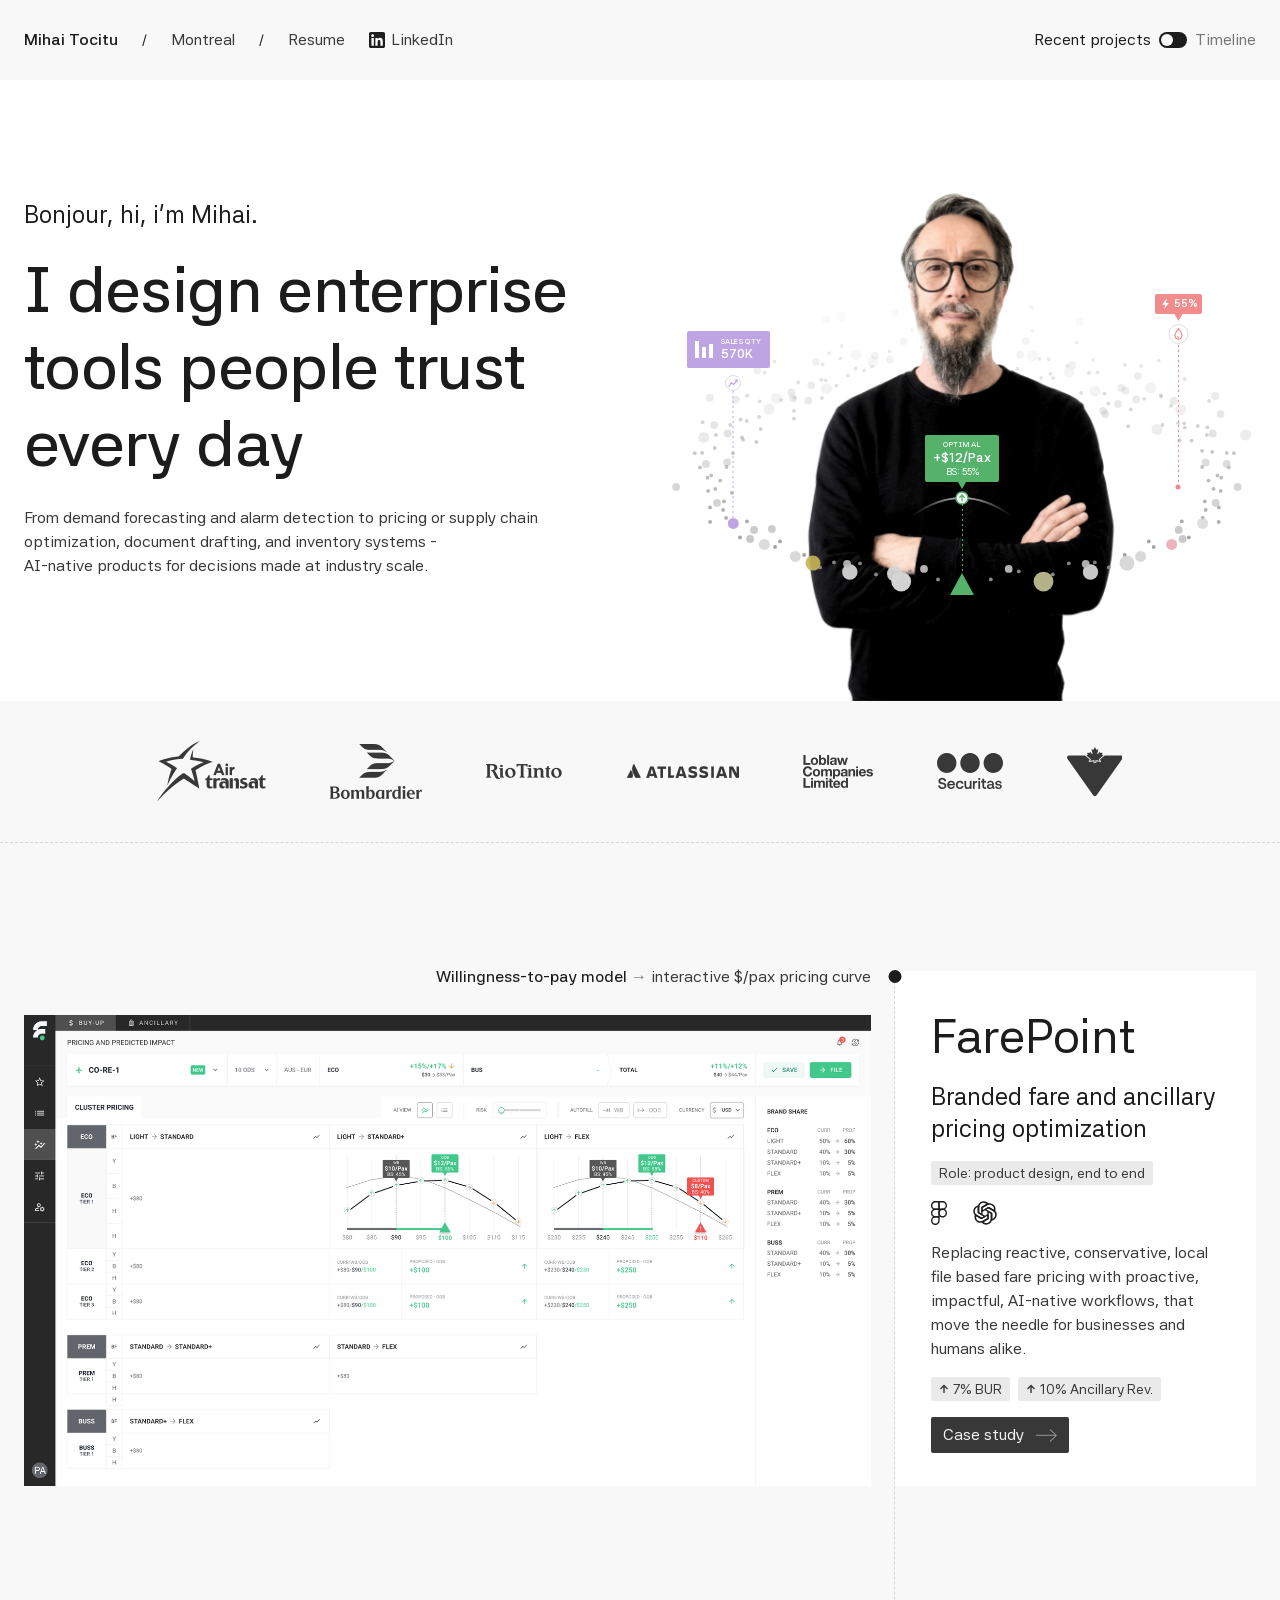
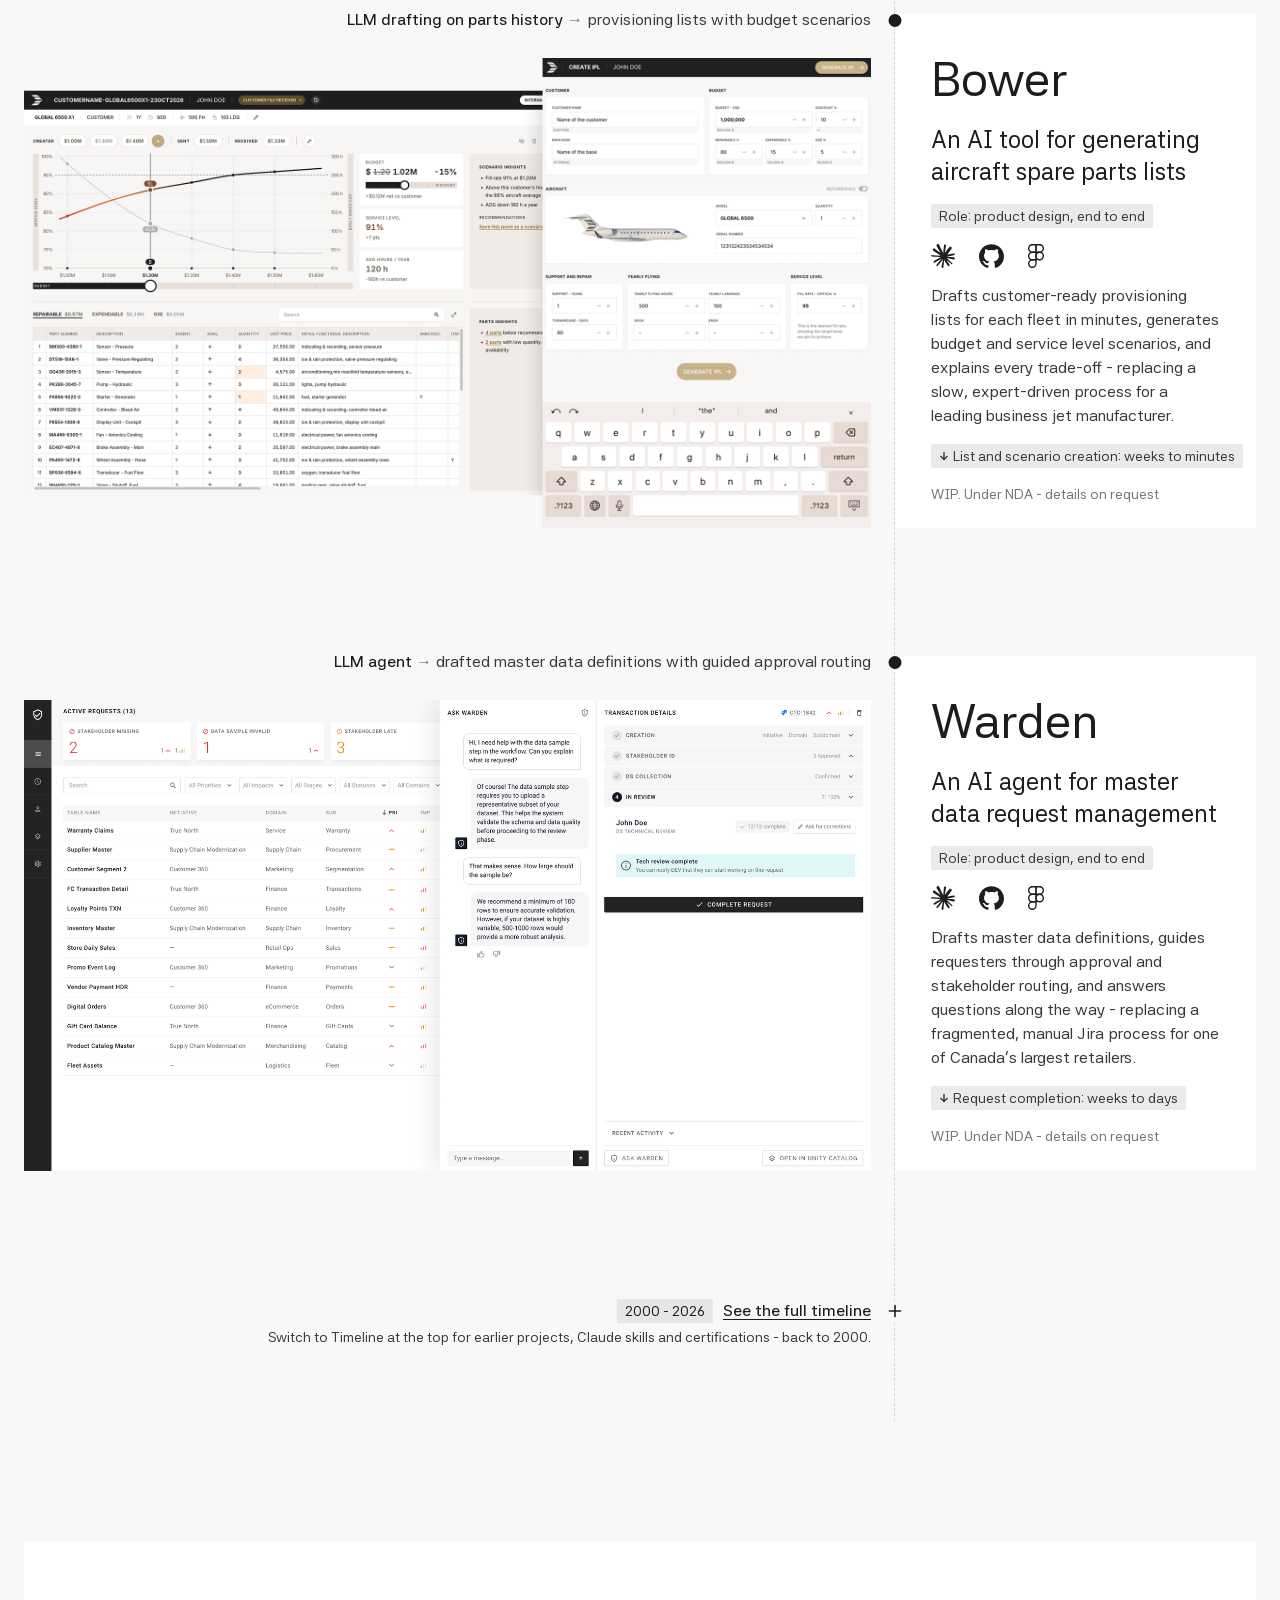
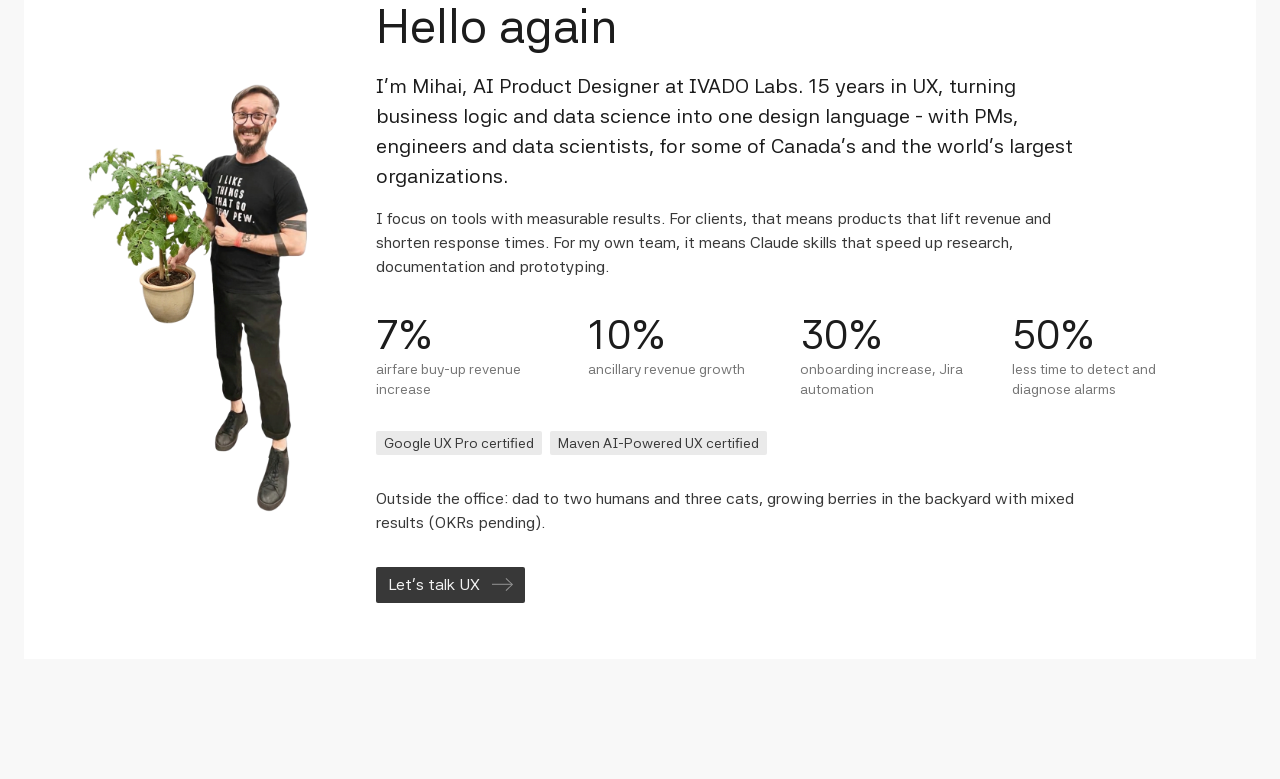
==== commit 4a02ee71: "about image" ====
--- a/index.html
+++ b/index.html
@@ -46,7 +46,7 @@
 .kc{flex-wrap:wrap !important;white-space:normal !important}
 #about{padding:0 32px 96px !important}
 .about{grid-template-columns:1fr !important;padding:28px !important;gap:24px !important}
-.about > img{width:120px !important;height:120px !important}
+.about > img{width:160px !important;height:auto !important;align-self:start !important;margin-bottom:0 !important}
 }
 @media (max-width:767px){
 .topbar{padding:14px 20px !important;gap:8px 16px !important}
@@ -329,7 +329,7 @@
 
 <section id="about" aria-label="About" style="max-width: 1333px; margin: 0 auto; padding: 0 24px 120px; box-sizing: border-box">
 <div class="about" style="background: #ffffff; padding: 56px; display: grid; grid-template-columns: 240px minmax(0, 1fr); gap: 56px; align-items: start">
-<img src="assets/hero-photo.png" alt="Portrait of Mihai Tocitu" style="width: 240px; height: 240px; border-radius: 999px; object-fit: cover; object-position: center 12%; background: #f3f3f3">
+<img src="assets/about-plant.png" alt="Mihai holding a potted tomato plant" style="width: 240px; height: auto; align-self: center">
 <div style="display: flex; flex-direction: column; gap: 32px">
 <div style="display: flex; flex-direction: column; gap: 16px">
 <h2 style="font-size: 48px; line-height: 58px; font-weight: 400; color: #1c1c1c">Hello again</h2>
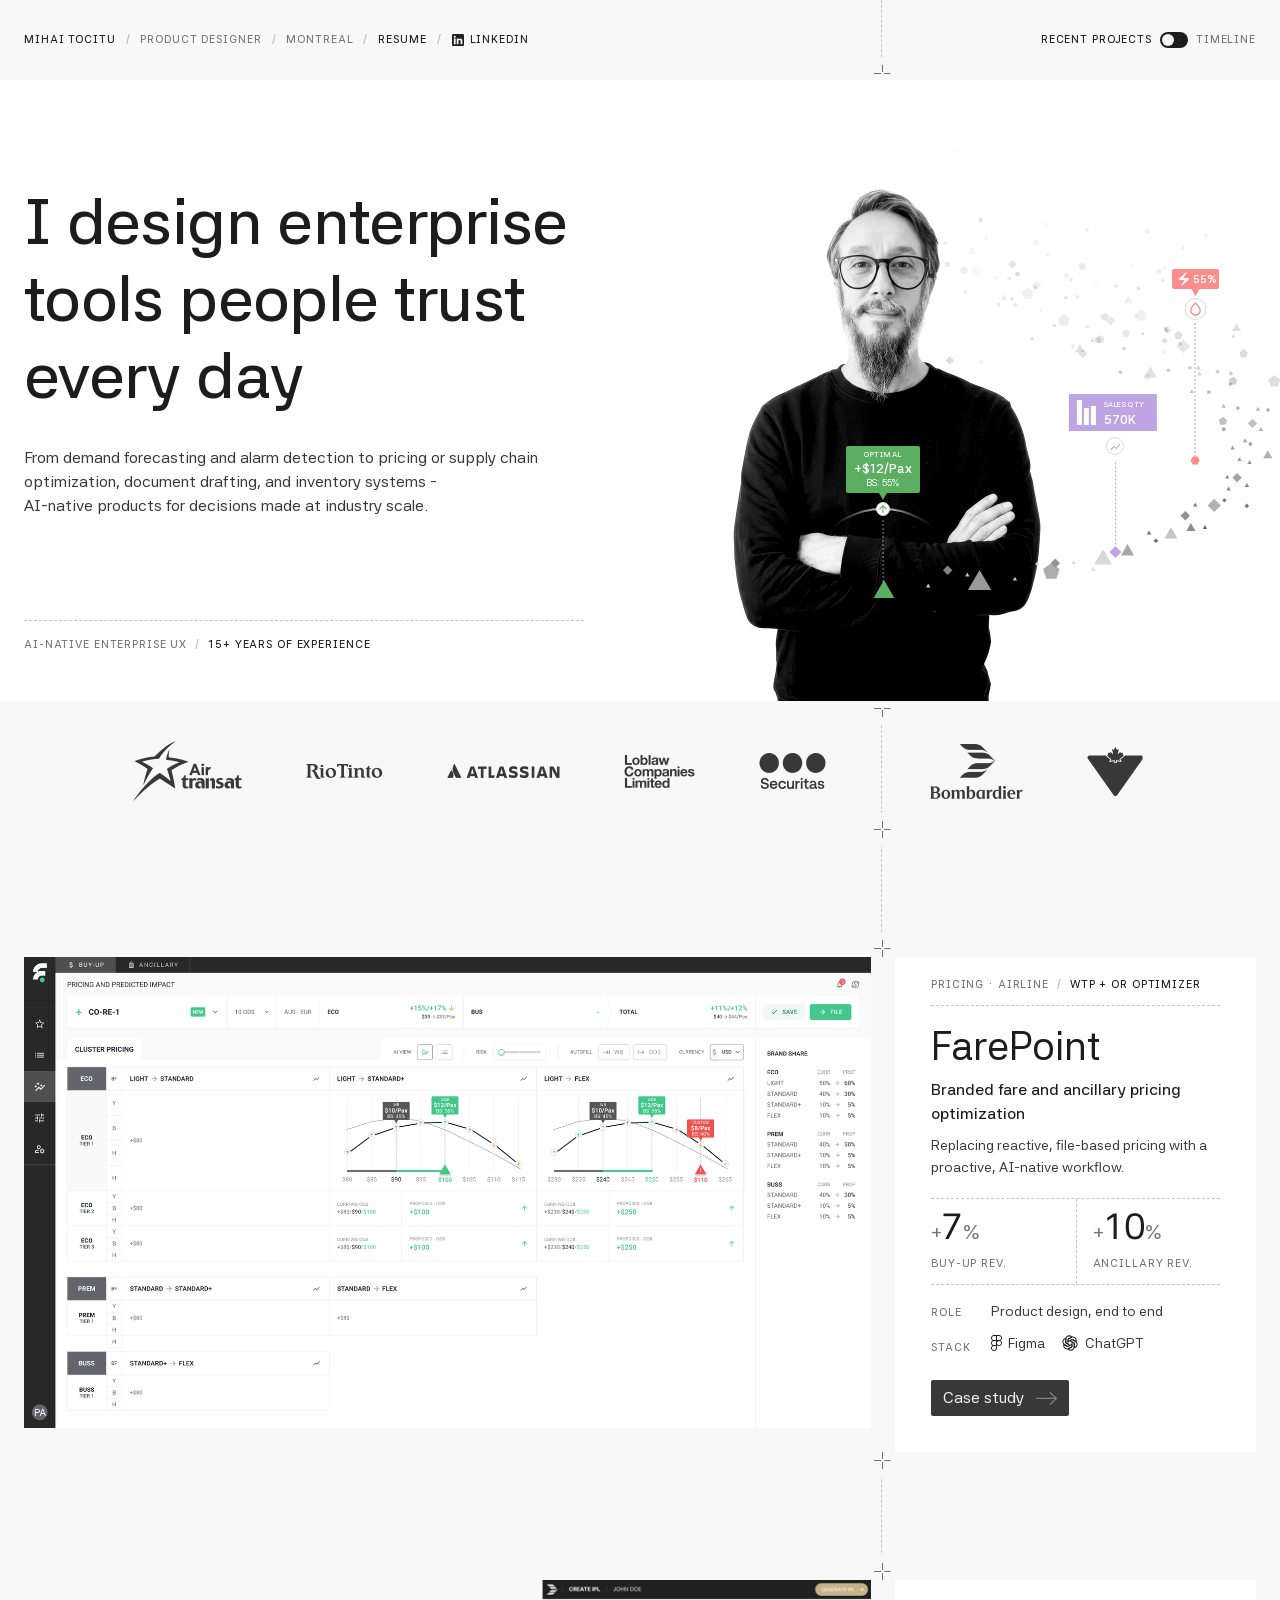
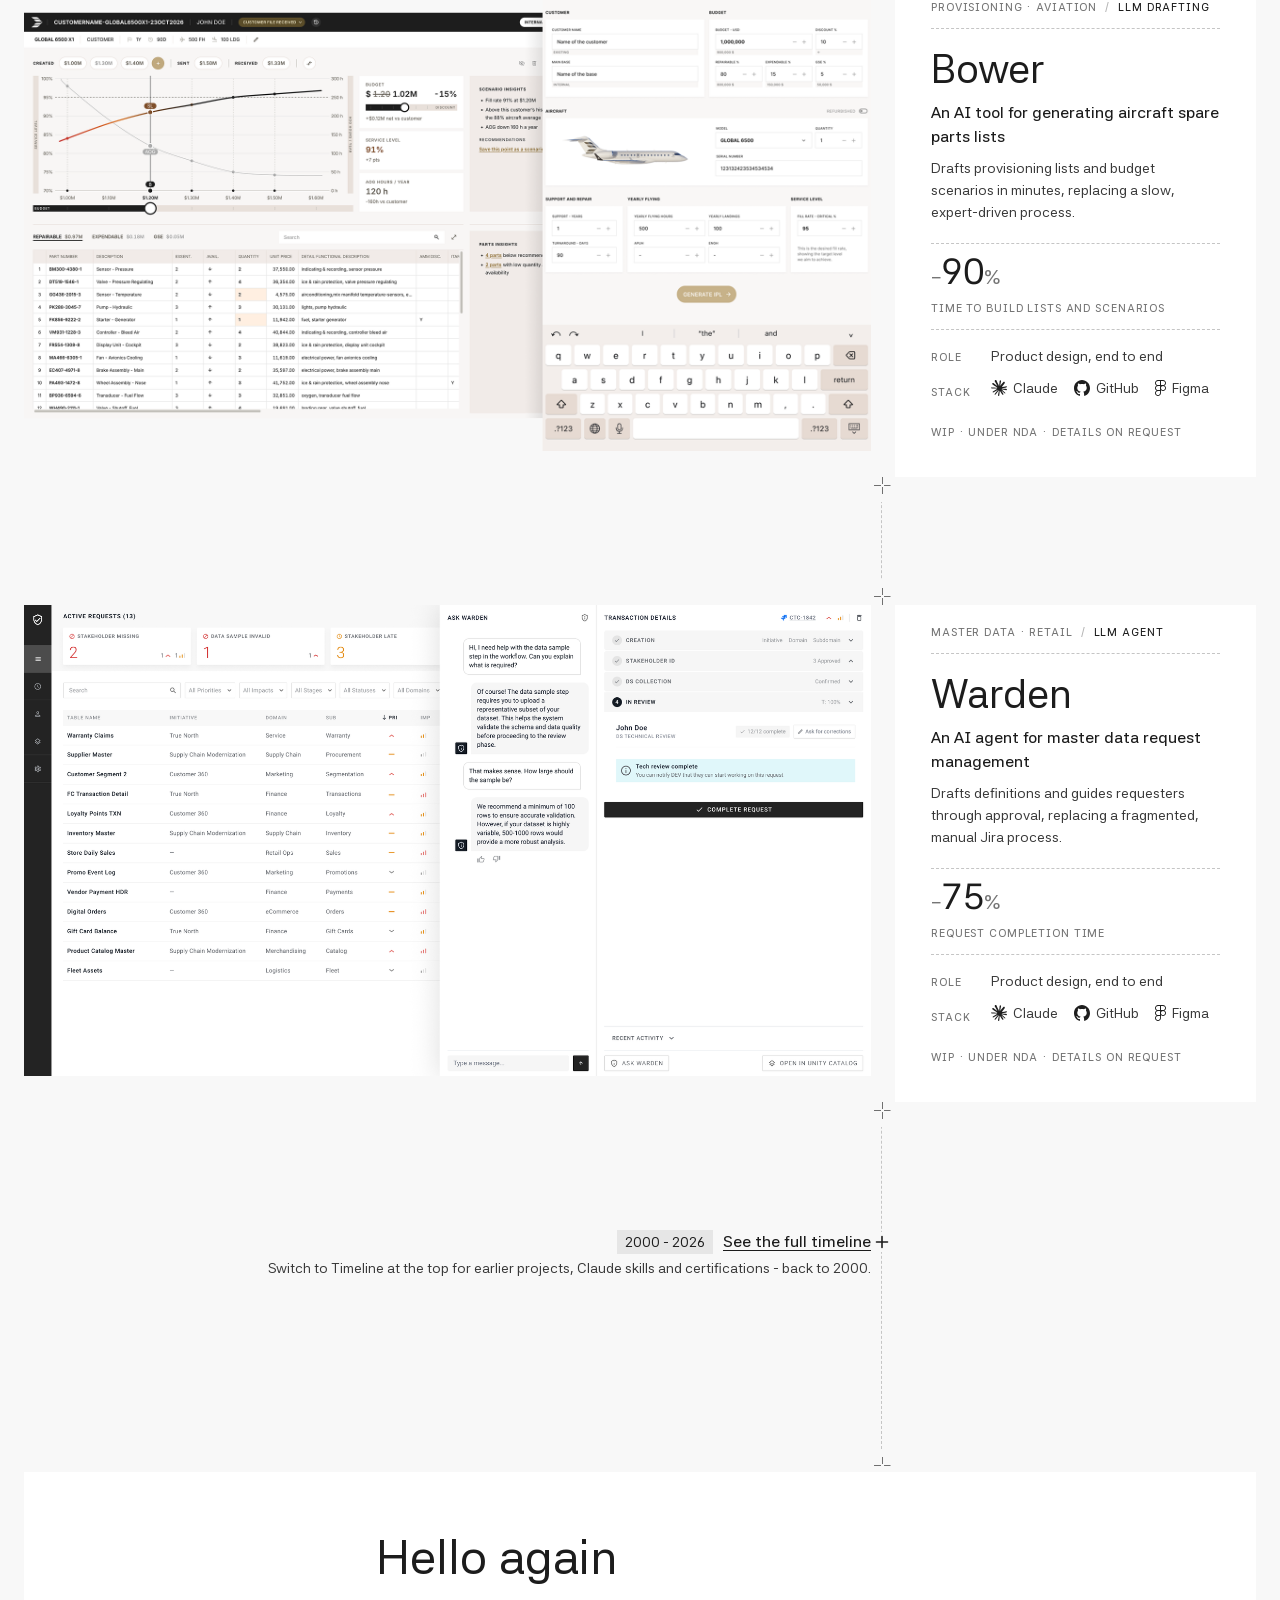
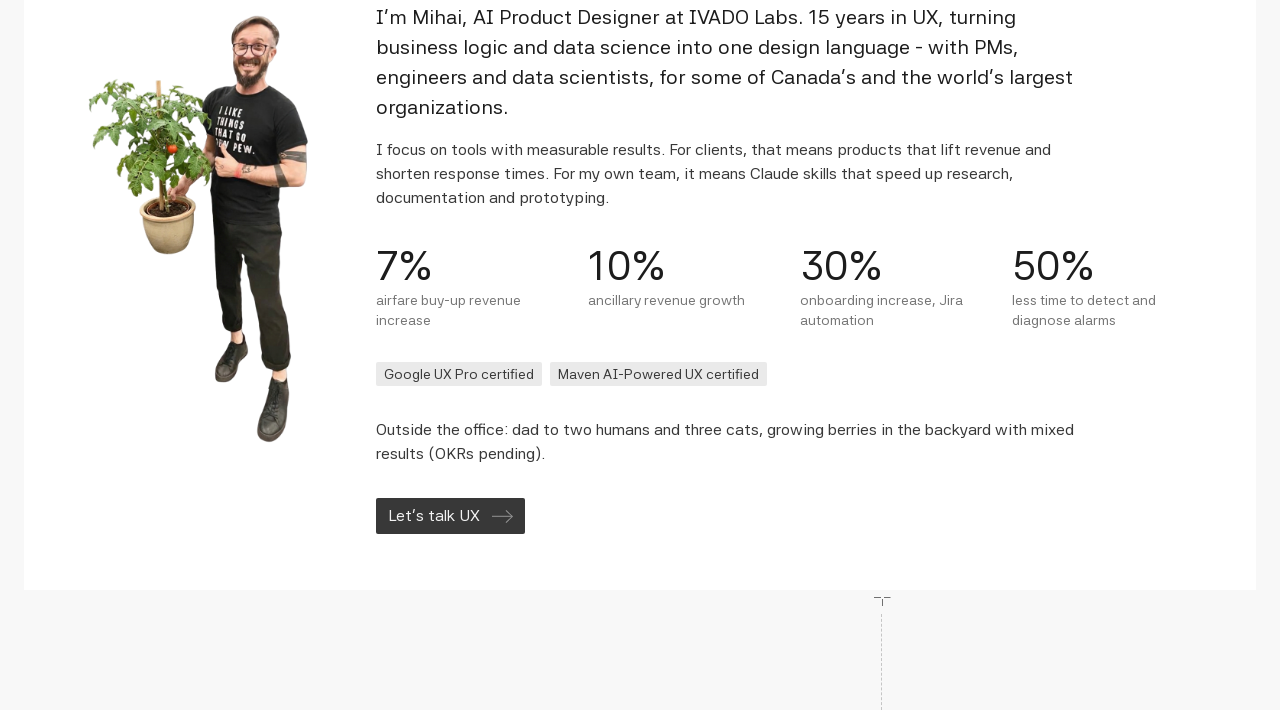
==== commit 7549030c: "v5 - hopefully the last" ====
--- a/index.html
+++ b/index.html
@@ -5,8 +5,97 @@
 <meta name="viewport" content="width=device-width, initial-scale=1.0">
 <title>Mihai Tocitu - AI Product Designer</title>
 <meta name="description" content="Mihai Tocitu designs enterprise tools people trust every day - AI-native products for decisions made at industry scale.">
-<link rel="stylesheet" href="v4.css">
+<link rel="stylesheet" href="style.css">
 <style>
+.pc{background:#fff;padding:20px 36px 36px;display:flex;flex-direction:column;align-items:flex-start;contain:none}
+.pc .lbl{font-size:11px;line-height:16px;letter-spacing:.08em;font-weight:500;text-transform:uppercase;color:#757575}
+.pc .strip{display:flex;width:100%;justify-content:flex-start;padding-bottom:12px;border-bottom:1px dashed #c5c5c5}
+.pc .sl{margin:0 8px;color:#b5b5b5}.pc .strip>.lbl{display:flex;flex-wrap:wrap;align-items:baseline}.pc .cat{white-space:nowrap}.pc .mdl{color:#1c1c1c}
+.pc .dot{display:inline-block;width:6px;height:6px;border-radius:50%;background:#1f7a4d;margin-right:6px;vertical-align:1px}
+.pc h2{margin-top:16px;font-size:40px;line-height:48px;font-weight:400;color:#1c1c1c}
+.pc .sub{margin-top:8px;font-size:16px;line-height:24px;font-weight:500;color:#1c1c1c}
+.pc .desc{margin-top:8px;font-size:14px;line-height:22px;color:#383838}
+.pc .met{display:grid;grid-template-columns:1fr 1fr;width:100%;margin-top:20px;border-top:1px dashed #c5c5c5;border-bottom:1px dashed #c5c5c5}
+.pc .met.one{grid-template-columns:1fr}
+.pc .met>div{padding:8px 0 12px}.pc .met .lbl{display:block;margin-top:4px}
+.pc .met>div+div{padding-left:16px;border-left:1px dashed #c5c5c5}
+.pc .num{font-size:36px;line-height:40px;font-weight:300;letter-spacing:-.02em;font-variant-numeric:tabular-nums;color:#1c1c1c}
+.pc .num small{font-size:20px;font-weight:400;color:#757575}
+.pc .meta{display:grid;grid-template-columns:52px 1fr;gap:12px 8px;margin:16px 0 24px;align-items:baseline}
+.pc .meta .v{font-size:14px;line-height:20px;color:#383838}
+.pc .apps{display:flex;flex-wrap:wrap;gap:6px 16px}
+.pc .app{display:inline-flex;align-items:center;gap:6px}.pc .app img{height:16px}
+.pc .btn{display:inline-flex;align-items:center;gap:12px;margin-top:auto;padding:6px 12px;border-radius:2px;background:#383838;color:#f3f3f3;font-size:16px;line-height:24px;text-decoration:none}
+.pc .nda{margin-top:auto}
+.hph{display:none}
+@media (max-width:900px){.topbar .hm{display:none !important}}
+@media (min-width:768px) and (max-width:1023px){
+header .hero{display:grid !important;grid-template-columns:minmax(0,1fr) 240px;column-gap:40px;align-items:end;padding:40px 32px 0 !important}
+.hero .hv{display:none !important}
+.hph{display:block;grid-column:2;grid-row:1;width:240px;height:auto !important;max-height:none !important;align-self:end !important;aspect-ratio:332/520;object-fit:contain;mix-blend-mode:multiply;filter:brightness(1.012)}
+header .hero .ht{grid-column:1;grid-row:1;align-self:center;padding:24px 0 48px !important}
+header .hero h1{font-size:44px !important;line-height:1.15 !important}
+}
+@media (max-width:767px){.hero .hv{display:none !important}.hero .ht{padding-bottom:40px !important}}
+
+#about .hmk.at{top:-15.5px}
+#about .hmk.ab{bottom:104px}
+#about .aspine{position:absolute;top:calc(100% - 96px);bottom:0;right:398px;border-left:1px dashed #c5c5c5}
+
+.tspine{position:absolute;top:0;left:0;right:0;height:80px;z-index:21;pointer-events:none}
+.tspine>div{position:relative;max-width:1333px;height:100%;margin:0 auto}
+.tspine .tl{position:absolute;top:0;bottom:23.5px;right:398px;border-left:1px dashed #c5c5c5}
+.tspine .hmk.tt{bottom:6.5px}
+
+.topbar{letter-spacing:.08em;text-transform:uppercase;font-weight:500}
+.topbar .nm{color:#1c1c1c}
+.topbar .ng{color:#757575}
+.topbar .ns{color:#b5b5b5;margin:0 10px}
+.topbar a{color:#1c1c1c;text-decoration:none}
+.topbar a:hover{color:#757575}
+.sw .lp,.sw .la{font-size:11px;line-height:16px;letter-spacing:.08em;text-transform:uppercase;font-weight:500}
+
+.hspine{position:absolute;top:0;bottom:0;right:398px;border-left:1px dashed #c5c5c5}
+.hmk{position:absolute;right:398px;width:17px;height:9px;line-height:0;transform:translateX(50%);background:transparent}
+.hmk svg{display:block}
+.hero .hmk.t{top:0;box-shadow:0 8px 0 #fff;background:#fff}
+.ht{position:relative;z-index:2;max-width:calc(100% - 576px);width:100%;display:flex;flex-direction:column;padding-bottom:48px;box-sizing:border-box}
+.hc{margin:auto 0;padding:40px 0}
+.hstrip{padding-bottom:12px;border-bottom:1px dashed #c5c5c5;max-width:560px}
+.ht .lbl{font-size:11px;line-height:16px;letter-spacing:.08em;font-weight:500;text-transform:uppercase;color:#757575}
+.ht .sl{margin:0 8px;color:#b5b5b5}.ht .mdl{color:#1c1c1c}
+.hfoot{margin-top:0;padding-top:12px;border-top:1px dashed #c5c5c5;max-width:560px}
+.hmeta{display:grid;grid-template-columns:96px 1fr;gap:16px 8px;align-items:baseline;margin-top:56px;padding-top:20px;border-top:1px dashed #c5c5c5;max-width:560px}
+.hmeta .v{font-size:16px;line-height:24px;color:#383838}
+.hmeta a{color:#1c1c1c;text-decoration:underline;text-underline-offset:3px;text-decoration-color:#c5c5c5}
+.hero .hv{position:absolute;z-index:1;bottom:0;left:calc(100% - 398px - 172px);width:580px;margin:0}
+.hv5{display:block;width:100%;height:auto;overflow:visible}
+.lg-m{display:none !important}
+.lg-d{position:relative;height:61px}
+.lspine{position:absolute;top:-16px;bottom:-27px;right:374px;border-left:1px dashed #c5c5c5}
+.logos .hmk.b{top:-33px;right:374px}
+.lg-l,.lg-r{position:absolute;top:0;display:flex;gap:64px}
+.lg-l{right:calc(374px + 56px)}.lg-r{left:calc(100% - 374px + 48px)}
+.xh.mx{top:-8.5px;left:calc(100% - 398px)}
+
+.xh{position:absolute;left:calc(100% - 374px);width:17px;height:17px;background:#f8f8f8;line-height:0;z-index:1;transform:translateX(-50%)}
+.xh.t{top:-17px}.xh.b{bottom:-17px}
+.xh{box-shadow:0 8px 0 #f8f8f8,0 -8px 0 #f8f8f8}
+.xh.tl-x{box-shadow:0 8px 0 #f8f8f8,0 -8px 0 #f8f8f8,8px 0 0 #f8f8f8,-8px 0 0 #f8f8f8}
+.r2:has(> .xh)::after{content:"";position:absolute;left:calc(100% - 374px);top:0;bottom:0;width:5px;transform:translateX(-50%);background:#f8f8f8}
+@media (max-width:1023px){.r2:has(> .xh)::after{display:none}}
+.xh svg{display:block}
+.tl-link{position:absolute;top:0;left:50%;right:398px;border-top:1px dashed #c5c5c5}
+.tl-x{position:absolute;top:0;left:50%;transform:translate(-50%,-50%)}
+.era h2{margin-top:16px}
+.era .pj{width:100%;margin-top:20px}
+.era .pj+.pj{margin-top:0}
+.era .pj{border-top:1px dashed #c5c5c5;padding:14px 0 16px}
+.era .pj:last-child{border-bottom:1px dashed #c5c5c5}
+.era h3{font-size:16px;line-height:24px;font-weight:500;color:#1c1c1c;margin:0}
+.era .pj .lbl{display:block;margin-top:4px}.era .mdl{white-space:nowrap}
+.era .pj .desc{margin-top:8px}
+
 body{margin:0;background:#f8f8f8}
 a{color:#383838}a:hover{color:#1c1c1c}
 h1,h2,h3,p{margin:0}
@@ -14,6 +103,9 @@
 @keyframes ind{0%{opacity:0;transform:translateY(6px)}100%{opacity:1;transform:none}}
 .hd circle.d{transform-box:fill-box;transform-origin:center;animation:pop 1s cubic-bezier(.22,1,.36,1) both}
 .ind{animation:ind .35s ease-out both}
+.hd .d{transform-box:fill-box;transform-origin:center;animation:pop 1s cubic-bezier(.22,1,.36,1) both}
+@media (prefers-reduced-motion:reduce){.hd .d{animation:none}}
+
 @media (prefers-reduced-motion:reduce){.hd circle.d,.ind{animation:none}}
 @keyframes popk{0%{opacity:0;transform:scale(0)}60%{opacity:1;transform:scale(1.6)}100%{opacity:1;transform:none}}
 @keyframes rise{0%{opacity:0;transform:translateY(var(--dy))}20%{opacity:1}100%{opacity:1;transform:none}}
@@ -35,8 +127,13 @@
 .r2.minor,.r2.recent-note{margin:40px 0 !important;gap:0 !important}
 .r2:has(.card){gap:24px !important}
 .r2 .card{order:2;contain:none !important;padding:28px !important;margin:0 !important}
-.r2 img{width:100% !important;max-width:100% !important;margin-left:0 !important}
-.spine,.mk{display:none !important}
+.r2 > div > img{width:100% !important;max-width:100% !important;margin-left:0 !important}
+.spine,.mk,.xh,.tl-link,.tl-x,.hspine,.hmk,.lg-d,.tspine,.aspine{display:none !important}
+.lg-m{display:block !important}
+.ht{max-width:none !important;padding-bottom:0 !important}
+.hc{padding:0 !important}
+.hfoot{margin-top:40px !important}
+.hero .hv{position:static !important;width:auto !important}
 .r2 .card a{white-space:nowrap;align-self:flex-start}
 .tl{padding:24px 32px 96px !important}
 .ml{text-align:left !important;margin-left:0 !important;line-height:24px !important;padding-bottom:0 !important}
@@ -49,7 +146,7 @@
 .about > img{width:160px !important;height:auto !important;align-self:start !important;margin-bottom:0 !important}
 }
 @media (max-width:767px){
-.topbar{padding:14px 20px !important;gap:8px 16px !important}
+.topbar{padding:14px 20px !important;gap:8px 0 !important}
 .topbar .hm{display:none !important}
 .topbar .sw{display:none !important}
 .mob-sw{display:block !important;padding:20px 20px 0}
@@ -78,13 +175,13 @@
 </head>
 <body>
 <input type="checkbox" id="tl-full" class="sw-input" aria-label="Show the full timeline">
-<div style="font-family: 'Asta Sans', sans-serif; color: #383838; background: #f8f8f8; -webkit-font-smoothing: antialiased">
-
-<nav class="topbar" aria-label="Contact" style="max-width: 1472px; margin: 0 auto; padding: 20px 24px; box-sizing: border-box; display: flex; flex-wrap: wrap; align-items: center; gap: 8px 24px; font-size: 14px; line-height: 20px; width: 100%; position: sticky; top: 0; z-index: 20; background: #f8f8f8">
-<span style="font-weight: 600; color: #1c1c1c; font-size: 16px">Mihai Tocitu</span><span style="font-weight: 400; color: #1c1c1c">/</span>
-<span class="hm" style="display: inline-flex; align-items: center; gap: 6px; font-size: 16px"><span>Montreal</span></span><span class="hm" style="font-weight: 400; color: #1c1c1c">/</span>
-<a href="assets/Mihai-Tocitu-resume-EN.pdf" style="display: inline-flex; align-items: center; gap: 6px; text-decoration: none; font-size: 16px">Resume</a>
-<a href="https://www.linkedin.com/in/mihaitocitu/" style="display: inline-flex; align-items: center; gap: 6px; text-decoration: none"><img src="assets/icons/linkedin.svg" alt="" style="width: 16px; height: 16px"><span style="font-size: 16px">LinkedIn</span></a>
+<div style="position: relative; font-family: 'Asta Sans', sans-serif; color: #383838; background: #f8f8f8; -webkit-font-smoothing: antialiased">
+
+<div class="tspine" aria-hidden="true"><div><span class="tl"></span><span class="hmk tt"><svg width="17" height="9" viewBox="0 0 17 9" shape-rendering="crispEdges"><path d="M8.5 0v7M0 8.5h7M10 8.5h7" stroke="#707070"/></svg></span></div></div>
+<nav class="topbar" aria-label="Contact" style="max-width: 1472px; margin: 0 auto; padding: 20px 24px; box-sizing: border-box; display: flex; flex-wrap: wrap; align-items: center; gap: 8px 0; font-size: 11px; line-height: 16px; width: 100%; position: sticky; top: 0; z-index: 20; background: #f8f8f8">
+<span class="nm">Mihai Tocitu</span><span class="ns hm">/</span><span class="ng hm">Product designer</span><span class="ns hm">/</span><span class="ng hm">Montreal</span><span class="ns">/</span>
+<a href="assets/Mihai-Tocitu-resume-EN.pdf">Resume</a><span class="ns">/</span>
+<a href="https://www.linkedin.com/in/mihaitocitu/" style="display: inline-flex; align-items: center; gap: 6px"><img src="assets/icons/linkedin.svg" alt="" style="width: 12px; height: 12px">LinkedIn</a>
 <label for="tl-full" class="sw" style="margin-left: auto; display: inline-flex; align-items: center; gap: 8px; min-height: 40px; padding: 0; border: 0; background: none; font: inherit; font-size: 16px; line-height: 20px; cursor: pointer; white-space: nowrap">
 <span class="lp">Recent projects</span>
 <span class="track" aria-hidden="true" style="position: relative; display: inline-block; width: 28px; height: 16px; border-radius: 999px; background: #1c1c1c"><span class="knob" style="position: absolute; top: 2px; width: 12px; height: 12px; border-radius: 999px; background: #f8f8f8; transition: left 0.15s"></span></span>
@@ -92,37 +189,63 @@
 </label>
 </nav>
 
-<header style="max-width: 1472px; margin: 0 auto; background: #ffffff">
-<div class="hero" style="max-width: 1333px; margin: 0 auto; padding: 0 24px; box-sizing: border-box; display: grid; grid-template-columns: minmax(0, 1fr) minmax(0, 590px); gap: 40px; align-items: center; min-height: 621px">
-<div>
-<p style="font-size: 24px; line-height: 24px; color: #1c1c1c">Bonjour, hi, i’m Mihai.</p>
-<h1 style="margin-top: 24px; font-size: 64px; line-height: 77px; font-weight: 500; letter-spacing: -0.01em; color: #1c1c1c">I design enterprise tools people trust every day</h1>
-<p style="margin-top: 24px; max-width: 516px; font-size: 16px; line-height: 24px">From demand forecasting and alarm detection to pricing or supply chain optimization, document drafting, and inventory systems -<br>AI-native products for decisions made at industry scale.</p>
-</div>
-<div class="hv" role="img" aria-label="Mihai Tocitu, surrounded by an AI pricing model: sales quantity, optimal price point and confidence signals" style="position: relative; align-self: end; width: 100%; aspect-ratio: 590 / 534; margin-top: 40px">
-<svg class="hd" viewBox="800 128 590 534" aria-hidden="true" style="position: absolute; left: 0; top: 0; width: 100%; height: 100%; overflow: visible"><circle class="d" cx="1270.3" cy="360.5" r="3.9" fill="#bdbdbd" fill-opacity="0.32" style="--tx: 187px; --ty: -62px; animation-delay: 0.55s; animation-duration: 1.86s"></circle><circle class="d" cx="1252.0" cy="364.9" r="3.9" fill="#bdbdbd" fill-opacity="0.33" style="--tx: 129px; --ty: -5px; animation-delay: 0.31s; animation-duration: 2.29s"></circle><circle class="d" cx="1367.9" cy="414.2" r="1.9" fill="#8f8f8f" fill-opacity="0.49" style="--tx: 105px; --ty: -108px; animation-delay: 0.05s; animation-duration: 2.14s"></circle><circle class="d" cx="1346.3" cy="412.9" r="1.9" fill="#8f8f8f" fill-opacity="0.49" style="--tx: 168px; --ty: -215px; animation-delay: 0.58s; animation-duration: 2.02s"></circle><circle class="d" cx="1340.9" cy="395.9" r="1.9" fill="#8f8f8f" fill-opacity="0.43" style="--tx: 73px; --ty: -66px; animation-delay: 0.32s; animation-duration: 3.19s"></circle><circle class="d" cx="1294.7" cy="356.1" r="1.9" fill="#8f8f8f" fill-opacity="0.30" style="--tx: 74px; --ty: -70px; animation-delay: 0.28s; animation-duration: 2.36s"></circle><circle class="d" cx="1305.1" cy="366.8" r="1.9" fill="#8f8f8f" fill-opacity="0.34" style="--tx: 210px; --ty: -25px; animation-delay: 0.30s; animation-duration: 1.79s"></circle><circle class="d" cx="1351.5" cy="436.5" r="1.9" fill="#8f8f8f" fill-opacity="0.57" style="--tx: 262px; --ty: -88px; animation-delay: 0.60s; animation-duration: 2.16s"></circle><circle class="d" cx="1346.8" cy="394.7" r="3.9" fill="#bdbdbd" fill-opacity="0.42" style="--tx: 126px; --ty: -55px; animation-delay: 0.17s; animation-duration: 3.77s"></circle><circle class="d" cx="1238.4" cy="354.7" r="1.9" fill="#8f8f8f" fill-opacity="0.30" style="--tx: 216px; --ty: -122px; animation-delay: 0.23s; animation-duration: 2.37s"></circle><circle class="d" cx="1318.8" cy="340.0" r="1.9" fill="#8f8f8f" fill-opacity="0.26" style="--tx: 35px; --ty: -129px; animation-delay: 0.55s; animation-duration: 2.57s"></circle><circle class="d" cx="1318.8" cy="388.6" r="1.9" fill="#8f8f8f" fill-opacity="0.40" style="--tx: 106px; --ty: -29px; animation-delay: 0.38s; animation-duration: 1.50s"></circle><circle class="d" cx="1154.3" cy="315.6" r="3.9" fill="#bdbdbd" fill-opacity="0.19" style="--tx: -40px; --ty: -151px; animation-delay: 0.58s; animation-duration: 1.28s"></circle><circle class="d" cx="1206.3" cy="326.1" r="3.9" fill="#bdbdbd" fill-opacity="0.22" style="--tx: 50px; --ty: -103px; animation-delay: 0.04s; animation-duration: 1.37s"></circle><circle class="d" cx="1149.0" cy="229.6" r="3.9" fill="#bdbdbd" fill-opacity="0.03" style="--tx: 73px; --ty: -161px; animation-delay: 0.11s; animation-duration: 1.30s"></circle><circle class="d" cx="1201.2" cy="326.7" r="1.9" fill="#8f8f8f" fill-opacity="0.22" style="--tx: 112px; --ty: -35px; animation-delay: 0.25s; animation-duration: 1.50s"></circle><circle class="d" cx="1278.2" cy="359.8" r="1.9" fill="#8f8f8f" fill-opacity="0.31" style="--tx: 173px; --ty: 167px; animation-delay: 0.18s; animation-duration: 1.42s"></circle><circle class="d" cx="1229.0" cy="352.2" r="5.5" fill="#d4d4d4" fill-opacity="0.29" style="--tx: 211px; --ty: -134px; animation-delay: 0.39s; animation-duration: 3.99s"></circle><circle class="d" cx="1259.4" cy="351.6" r="3.9" fill="#bdbdbd" fill-opacity="0.29" style="--tx: 90px; --ty: -110px; animation-delay: 0.46s; animation-duration: 1.54s"></circle><circle class="d" cx="1355.3" cy="438.7" r="1.9" fill="#8f8f8f" fill-opacity="0.58" style="--tx: 82px; --ty: -76px; animation-delay: 0.35s; animation-duration: 2.00s"></circle><circle class="d" cx="1264.8" cy="370.4" r="1.9" fill="#8f8f8f" fill-opacity="0.35" style="--tx: 160px; --ty: -76px; animation-delay: 0.58s; animation-duration: 1.96s"></circle><circle class="d" cx="1173.5" cy="319.8" r="1.9" fill="#8f8f8f" fill-opacity="0.20" style="--tx: 129px; --ty: -4px; animation-delay: 0.09s; animation-duration: 2.33s"></circle><circle class="d" cx="1203.2" cy="332.9" r="5.5" fill="#d4d4d4" fill-opacity="0.24" style="--tx: 61px; --ty: -115px; animation-delay: 0.44s; animation-duration: 1.39s"></circle><circle class="d" cx="1296.5" cy="385.9" r="1.9" fill="#8f8f8f" fill-opacity="0.40" style="--tx: 164px; --ty: 195px; animation-delay: 0.36s; animation-duration: 1.26s"></circle><circle class="d" cx="1331.7" cy="386.9" r="1.9" fill="#8f8f8f" fill-opacity="0.40" style="--tx: 140px; --ty: -230px; animation-delay: 0.14s; animation-duration: 1.49s"></circle><circle class="d" cx="1295.3" cy="357.6" r="1.9" fill="#8f8f8f" fill-opacity="0.31" style="--tx: 181px; --ty: 92px; animation-delay: 0.18s; animation-duration: 2.18s"></circle><circle class="d" cx="1239.4" cy="375.0" r="3.9" fill="#bdbdbd" fill-opacity="0.36" style="--tx: 65px; --ty: -121px; animation-delay: 0.34s; animation-duration: 2.02s"></circle><circle class="d" cx="1318.1" cy="384.3" r="1.9" fill="#8f8f8f" fill-opacity="0.39" style="--tx: 225px; --ty: -132px; animation-delay: 0.12s; animation-duration: 3.27s"></circle><circle class="d" cx="1175.2" cy="338.9" r="1.9" fill="#8f8f8f" fill-opacity="0.25" style="--tx: 77px; --ty: -74px; animation-delay: 0.11s; animation-duration: 1.96s"></circle><circle class="d" cx="1362.8" cy="428.4" r="1.9" fill="#8f8f8f" fill-opacity="0.54" style="--tx: 127px; --ty: -100px; animation-delay: 0.53s; animation-duration: 2.09s"></circle><circle class="d" cx="1360.7" cy="413.9" r="1.9" fill="#8f8f8f" fill-opacity="0.49" style="--tx: 181px; --ty: 88px; animation-delay: 0.08s; animation-duration: 3.02s"></circle><circle class="d" cx="1341.3" cy="388.3" r="1.9" fill="#8f8f8f" fill-opacity="0.40" style="--tx: 153px; --ty: 161px; animation-delay: 0.58s; animation-duration: 3.64s"></circle><circle class="d" cx="1343.1" cy="361.8" r="1.9" fill="#8f8f8f" fill-opacity="0.32" style="--tx: 223px; --ty: -43px; animation-delay: 0.19s; animation-duration: 1.21s"></circle><circle class="d" cx="1258.9" cy="325.8" r="1.9" fill="#8f8f8f" fill-opacity="0.22" style="--tx: 216px; --ty: -74px; animation-delay: 0.54s; animation-duration: 2.16s"></circle><circle class="d" cx="1227.0" cy="320.9" r="1.9" fill="#8f8f8f" fill-opacity="0.20" style="--tx: 260px; --ty: 19px; animation-delay: 0.21s; animation-duration: 2.45s"></circle><circle class="d" cx="1231.4" cy="333.3" r="1.9" fill="#8f8f8f" fill-opacity="0.24" style="--tx: 163px; --ty: 54px; animation-delay: 0.47s; animation-duration: 1.96s"></circle><circle class="d" cx="1182.6" cy="320.2" r="1.9" fill="#8f8f8f" fill-opacity="0.20" style="--tx: 146px; --ty: -77px; animation-delay: 0.35s; animation-duration: 1.22s"></circle><circle class="d" cx="1223.1" cy="334.0" r="1.9" fill="#8f8f8f" fill-opacity="0.24" style="--tx: 270px; --ty: -51px; animation-delay: 0.53s; animation-duration: 1.68s"></circle><circle class="d" cx="1184.6" cy="334.8" r="1.9" fill="#8f8f8f" fill-opacity="0.24" style="--tx: 199px; --ty: -28px; animation-delay: 0.26s; animation-duration: 1.23s"></circle><circle class="d" cx="1187.1" cy="339.1" r="1.9" fill="#8f8f8f" fill-opacity="0.25" style="--tx: 101px; --ty: -7px; animation-delay: 0.36s; animation-duration: 1.45s"></circle><circle class="d" cx="1151.5" cy="329.7" r="1.9" fill="#8f8f8f" fill-opacity="0.23" style="--tx: 164px; --ty: -87px; animation-delay: 0.37s; animation-duration: 1.48s"></circle><circle class="d" cx="1352.8" cy="468.4" r="1.9" fill="#8f8f8f" fill-opacity="0.69" style="--tx: 109px; --ty: -104px; animation-delay: 0.41s; animation-duration: 1.35s"></circle><circle class="d" cx="1354.7" cy="451.9" r="1.9" fill="#8f8f8f" fill-opacity="0.63" style="--tx: 107px; --ty: 186px; animation-delay: 0.27s; animation-duration: 1.59s"></circle><circle class="d" cx="1338.8" cy="462.4" r="1.9" fill="#8f8f8f" fill-opacity="0.67" style="--tx: 109px; --ty: 74px; animation-delay: 0.26s; animation-duration: 2.47s"></circle><circle class="d" cx="1313.4" cy="401.3" r="1.9" fill="#8f8f8f" fill-opacity="0.45" style="--tx: 115px; --ty: 119px; animation-delay: 0.35s; animation-duration: 1.30s"></circle><circle class="d" cx="1292.8" cy="321.6" r="1.9" fill="#8f8f8f" fill-opacity="0.21" style="--tx: 229px; --ty: -93px; animation-delay: 0.51s; animation-duration: 2.53s"></circle><circle class="d" cx="1199.2" cy="363.3" r="1.9" fill="#8f8f8f" fill-opacity="0.32" style="--tx: 87px; --ty: -92px; animation-delay: 0.27s; animation-duration: 1.42s"></circle><circle class="d" cx="1215.0" cy="353.9" r="1.9" fill="#8f8f8f" fill-opacity="0.30" style="--tx: 178px; --ty: -109px; animation-delay: 0.30s; animation-duration: 2.36s"></circle><circle class="d" cx="1275.2" cy="327.2" r="1.9" fill="#8f8f8f" fill-opacity="0.22" style="--tx: 144px; --ty: 104px; animation-delay: 0.04s; animation-duration: 3.87s"></circle><circle class="d" cx="1210.4" cy="303.6" r="1.9" fill="#8f8f8f" fill-opacity="0.16" style="--tx: -20px; --ty: -223px; animation-delay: 0.34s; animation-duration: 2.29s"></circle><circle class="d" cx="1242.3" cy="364.6" r="1.9" fill="#8f8f8f" fill-opacity="0.33" style="--tx: 38px; --ty: -114px; animation-delay: 0.27s; animation-duration: 3.83s"></circle><circle class="d" cx="1342.5" cy="441.6" r="1.9" fill="#8f8f8f" fill-opacity="0.59" style="--tx: 113px; --ty: -46px; animation-delay: 0.03s; animation-duration: 1.77s"></circle><circle class="d" cx="1379.6" cy="395.9" r="5.5" fill="#d4d4d4" fill-opacity="0.43" style="--tx: 207px; --ty: 55px; animation-delay: 0.48s; animation-duration: 2.13s"></circle><circle class="d" cx="1291.0" cy="390.4" r="5.5" fill="#d4d4d4" fill-opacity="0.41" style="--tx: 141px; --ty: -114px; animation-delay: 0.11s; animation-duration: 3.47s"></circle><circle class="d" cx="1166.5" cy="317.1" r="5.5" fill="#d4d4d4" fill-opacity="0.19" style="--tx: 117px; --ty: -52px; animation-delay: 0.16s; animation-duration: 2.15s"></circle><circle class="d" cx="1284.5" cy="348.7" r="5.5" fill="#d4d4d4" fill-opacity="0.28" style="--tx: 202px; --ty: -46px; animation-delay: 0.45s; animation-duration: 2.29s"></circle><circle class="d" cx="1312.1" cy="384.1" r="1.9" fill="#8f8f8f" fill-opacity="0.39" style="--tx: 80px; --ty: 79px; animation-delay: 0.56s; animation-duration: 1.29s"></circle><circle class="d" cx="1336.1" cy="411.8" r="1.9" fill="#8f8f8f" fill-opacity="0.48" style="--tx: 208px; --ty: -10px; animation-delay: 0.55s; animation-duration: 1.95s"></circle><circle class="d" cx="1339.6" cy="423.4" r="3.9" fill="#bdbdbd" fill-opacity="0.52" style="--tx: 151px; --ty: 186px; animation-delay: 0.57s; animation-duration: 2.08s"></circle><circle class="d" cx="1371.7" cy="447.9" r="3.9" fill="#bdbdbd" fill-opacity="0.61" style="--tx: 204px; --ty: -97px; animation-delay: 0.49s; animation-duration: 2.18s"></circle><circle class="d" cx="1159.9" cy="301.9" r="3.9" fill="#bdbdbd" fill-opacity="0.16" style="--tx: -6px; --ty: -258px; animation-delay: 0.59s; animation-duration: 1.91s"></circle><circle class="d" cx="1213.8" cy="282.7" r="3.9" fill="#bdbdbd" fill-opacity="0.11" style="--tx: 151px; --ty: -26px; animation-delay: 0.55s; animation-duration: 1.62s"></circle><circle class="d" cx="1271.9" cy="337.1" r="3.9" fill="#bdbdbd" fill-opacity="0.25" style="--tx: 61px; --ty: -164px; animation-delay: 0.33s; animation-duration: 1.83s"></circle><circle class="d" cx="1354.5" cy="375.1" r="3.9" fill="#bdbdbd" fill-opacity="0.36" style="--tx: 113px; --ty: -214px; animation-delay: 0.04s; animation-duration: 1.36s"></circle><circle class="d" cx="1307.7" cy="362.0" r="3.9" fill="#bdbdbd" fill-opacity="0.32" style="--tx: 206px; --ty: -119px; animation-delay: 0.08s; animation-duration: 1.87s"></circle><circle class="d" cx="1314.6" cy="370.6" r="5.5" fill="#d4d4d4" fill-opacity="0.35" style="--tx: 233px; --ty: 81px; animation-delay: 0.41s; animation-duration: 1.84s"></circle><circle class="d" cx="1166.3" cy="291.5" r="1.9" fill="#8f8f8f" fill-opacity="0.13" style="--tx: 112px; --ty: -6px; animation-delay: 0.13s; animation-duration: 1.54s"></circle><circle class="d" cx="1166.4" cy="269.5" r="1.9" fill="#8f8f8f" fill-opacity="0.09" style="--tx: 175px; --ty: -119px; animation-delay: 0.31s; animation-duration: 1.94s"></circle><circle class="d" cx="1164.7" cy="267.7" r="1.9" fill="#8f8f8f" fill-opacity="0.08" style="--tx: 14px; --ty: -164px; animation-delay: 0.51s; animation-duration: 1.41s"></circle><circle class="d" cx="1262.2" cy="387.3" r="1.9" fill="#8f8f8f" fill-opacity="0.40" style="--tx: 214px; --ty: 166px; animation-delay: 0.31s; animation-duration: 1.40s"></circle><circle class="d" cx="1325.6" cy="401.6" r="1.9" fill="#8f8f8f" fill-opacity="0.45" style="--tx: 186px; --ty: 16px; animation-delay: 0.36s; animation-duration: 3.97s"></circle><circle class="d" cx="1336.2" cy="428.0" r="1.9" fill="#8f8f8f" fill-opacity="0.54" style="--tx: 166px; --ty: 25px; animation-delay: 0.48s; animation-duration: 1.84s"></circle><circle class="d" cx="1347.5" cy="449.9" r="1.9" fill="#8f8f8f" fill-opacity="0.62" style="--tx: 89px; --ty: 61px; animation-delay: 0.32s; animation-duration: 2.54s"></circle><circle class="d" cx="1349.7" cy="463.8" r="3.9" fill="#bdbdbd" fill-opacity="0.67" style="--tx: 61px; --ty: 131px; animation-delay: 0.28s; animation-duration: 1.75s"></circle><circle class="d" cx="1349.3" cy="357.0" r="3.9" fill="#bdbdbd" fill-opacity="0.31" style="--tx: 227px; --ty: 122px; animation-delay: 0.29s; animation-duration: 1.39s"></circle><circle class="d" cx="1237.2" cy="371.9" r="3.9" fill="#bdbdbd" fill-opacity="0.35" style="--tx: 262px; --ty: 13px; animation-delay: 0.08s; animation-duration: 1.13s"></circle><circle class="d" cx="1360.7" cy="424.9" r="3.9" fill="#bdbdbd" fill-opacity="0.53" style="--tx: 117px; --ty: -71px; animation-delay: 0.41s; animation-duration: 1.63s"></circle><circle class="d" cx="1255.2" cy="348.8" r="3.9" fill="#bdbdbd" fill-opacity="0.28" style="--tx: 115px; --ty: -7px; animation-delay: 0.44s; animation-duration: 1.87s"></circle><circle class="d" cx="925.4" cy="353.5" r="3.9" fill="#bdbdbd" fill-opacity="0.30" style="--tx: -127px; --ty: 34px; animation-delay: 0.32s; animation-duration: 1.66s"></circle><circle class="d" cx="891.3" cy="331.4" r="3.9" fill="#bdbdbd" fill-opacity="0.23" style="--tx: -190px; --ty: -27px; animation-delay: 0.10s; animation-duration: 2.05s"></circle><circle class="d" cx="828.8" cy="414.2" r="1.9" fill="#8f8f8f" fill-opacity="0.49" style="--tx: -186px; --ty: -45px; animation-delay: 0.51s; animation-duration: 2.39s"></circle><circle class="d" cx="848.7" cy="409.0" r="1.9" fill="#8f8f8f" fill-opacity="0.47" style="--tx: -190px; --ty: 129px; animation-delay: 0.49s; animation-duration: 1.57s"></circle><circle class="d" cx="849.9" cy="395.9" r="1.9" fill="#8f8f8f" fill-opacity="0.43" style="--tx: -244px; --ty: 95px; animation-delay: 0.13s; animation-duration: 2.43s"></circle><circle class="d" cx="928.0" cy="371.9" r="1.9" fill="#8f8f8f" fill-opacity="0.35" style="--tx: -115px; --ty: 79px; animation-delay: 0.44s; animation-duration: 1.25s"></circle><circle class="d" cx="893.7" cy="362.3" r="1.9" fill="#8f8f8f" fill-opacity="0.32" style="--tx: -110px; --ty: -133px; animation-delay: 0.47s; animation-duration: 1.70s"></circle><circle class="d" cx="845.2" cy="436.5" r="1.9" fill="#8f8f8f" fill-opacity="0.57" style="--tx: -96px; --ty: -24px; animation-delay: 0.12s; animation-duration: 2.47s"></circle><circle class="d" cx="861.7" cy="394.4" r="3.9" fill="#bdbdbd" fill-opacity="0.42" style="--tx: -62px; --ty: -98px; animation-delay: 0.30s; animation-duration: 1.85s"></circle><circle class="d" cx="955.3" cy="340.8" r="1.9" fill="#8f8f8f" fill-opacity="0.26" style="--tx: -92px; --ty: -92px; animation-delay: 0.04s; animation-duration: 3.04s"></circle><circle class="d" cx="862.7" cy="345.7" r="1.9" fill="#8f8f8f" fill-opacity="0.27" style="--tx: -178px; --ty: -62px; animation-delay: 0.34s; animation-duration: 1.38s"></circle><circle class="d" cx="894.7" cy="390.1" r="1.9" fill="#8f8f8f" fill-opacity="0.41" style="--tx: -208px; --ty: 134px; animation-delay: 0.59s; animation-duration: 1.24s"></circle><circle class="d" cx="1009.0" cy="316.8" r="3.9" fill="#bdbdbd" fill-opacity="0.19" style="--tx: -264px; --ty: 41px; animation-delay: 0.28s; animation-duration: 1.59s"></circle><circle class="d" cx="1023.9" cy="320.6" r="3.9" fill="#bdbdbd" fill-opacity="0.20" style="--tx: -136px; --ty: -131px; animation-delay: 0.26s; animation-duration: 1.12s"></circle><circle class="d" cx="959.8" cy="341.3" r="1.9" fill="#8f8f8f" fill-opacity="0.26" style="--tx: -168px; --ty: -182px; animation-delay: 0.11s; animation-duration: 2.21s"></circle><circle class="d" cx="928.6" cy="358.8" r="1.9" fill="#8f8f8f" fill-opacity="0.31" style="--tx: -131px; --ty: -5px; animation-delay: 0.10s; animation-duration: 1.12s"></circle><circle class="d" cx="960.5" cy="349.6" r="5.5" fill="#d4d4d4" fill-opacity="0.28" style="--tx: -92px; --ty: -222px; animation-delay: 0.42s; animation-duration: 2.04s"></circle><circle class="d" cx="945.3" cy="346.4" r="3.9" fill="#bdbdbd" fill-opacity="0.27" style="--tx: -202px; --ty: -29px; animation-delay: 0.30s; animation-duration: 2.31s"></circle><circle class="d" cx="960.3" cy="280.8" r="3.9" fill="#bdbdbd" fill-opacity="0.11" style="--tx: -254px; --ty: -55px; animation-delay: 0.45s; animation-duration: 2.32s"></circle><circle class="d" cx="841.5" cy="438.7" r="1.9" fill="#8f8f8f" fill-opacity="0.58" style="--tx: -242px; --ty: 88px; animation-delay: 0.53s; animation-duration: 2.25s"></circle><circle class="d" cx="928.0" cy="379.6" r="1.9" fill="#8f8f8f" fill-opacity="0.38" style="--tx: -132px; --ty: -106px; animation-delay: 0.43s; animation-duration: 3.34s"></circle><circle class="d" cx="1055.4" cy="308.4" r="1.9" fill="#8f8f8f" fill-opacity="0.17" style="--tx: -46px; --ty: -87px; animation-delay: 0.21s; animation-duration: 2.04s"></circle><circle class="d" cx="1052.3" cy="280.8" r="1.9" fill="#8f8f8f" fill-opacity="0.11" style="--tx: -211px; --ty: -163px; animation-delay: 0.40s; animation-duration: 2.09s"></circle><circle class="d" cx="989.9" cy="315.9" r="5.5" fill="#d4d4d4" fill-opacity="0.19" style="--tx: -131px; --ty: -140px; animation-delay: 0.23s; animation-duration: 2.06s"></circle><circle class="d" cx="893.2" cy="377.9" r="1.9" fill="#8f8f8f" fill-opacity="0.37" style="--tx: -201px; --ty: -118px; animation-delay: 0.59s; animation-duration: 3.62s"></circle><circle class="d" cx="874.5" cy="380.5" r="1.9" fill="#8f8f8f" fill-opacity="0.38" style="--tx: -118px; --ty: -79px; animation-delay: 0.24s; animation-duration: 3.20s"></circle><circle class="d" cx="915.2" cy="361.1" r="1.9" fill="#8f8f8f" fill-opacity="0.32" style="--tx: -113px; --ty: 5px; animation-delay: 0.15s; animation-duration: 1.93s"></circle><circle class="d" cx="942.3" cy="361.6" r="3.9" fill="#bdbdbd" fill-opacity="0.32" style="--tx: -261px; --ty: -70px; animation-delay: 0.34s; animation-duration: 2.06s"></circle><circle class="d" cx="864.3" cy="385.9" r="1.9" fill="#8f8f8f" fill-opacity="0.40" style="--tx: -83px; --ty: -71px; animation-delay: 0.36s; animation-duration: 1.17s"></circle><circle class="d" cx="956.6" cy="325.2" r="1.9" fill="#8f8f8f" fill-opacity="0.22" style="--tx: -22px; --ty: -123px; animation-delay: 0.28s; animation-duration: 1.84s"></circle><circle class="d" cx="975.5" cy="307.0" r="1.9" fill="#8f8f8f" fill-opacity="0.17" style="--tx: -67px; --ty: -83px; animation-delay: 0.57s; animation-duration: 1.89s"></circle><circle class="d" cx="834.0" cy="428.4" r="1.9" fill="#8f8f8f" fill-opacity="0.54" style="--tx: -161px; --ty: -16px; animation-delay: 0.17s; animation-duration: 1.94s"></circle><circle class="d" cx="865.9" cy="453.9" r="1.9" fill="#8f8f8f" fill-opacity="0.63" style="--tx: -175px; --ty: 142px; animation-delay: 0.18s; animation-duration: 3.25s"></circle><circle class="d" cx="836.1" cy="413.9" r="1.9" fill="#8f8f8f" fill-opacity="0.49" style="--tx: -66px; --ty: 105px; animation-delay: 0.45s; animation-duration: 2.45s"></circle><circle class="d" cx="836.6" cy="383.2" r="1.9" fill="#8f8f8f" fill-opacity="0.39" style="--tx: -88px; --ty: -58px; animation-delay: 0.59s; animation-duration: 1.21s"></circle><circle class="d" cx="881.2" cy="356.6" r="1.9" fill="#8f8f8f" fill-opacity="0.30" style="--tx: -86px; --ty: -150px; animation-delay: 0.29s; animation-duration: 1.47s"></circle><circle class="d" cx="898.7" cy="333.6" r="1.9" fill="#8f8f8f" fill-opacity="0.24" style="--tx: -247px; --ty: -97px; animation-delay: 0.43s; animation-duration: 2.57s"></circle><circle class="d" cx="963.1" cy="314.2" r="1.9" fill="#8f8f8f" fill-opacity="0.19" style="--tx: -67px; --ty: -193px; animation-delay: 0.07s; animation-duration: 1.78s"></circle><circle class="d" cx="981.9" cy="336.4" r="1.9" fill="#8f8f8f" fill-opacity="0.25" style="--tx: -105px; --ty: 12px; animation-delay: 0.32s; animation-duration: 1.76s"></circle><circle class="d" cx="989.6" cy="329.5" r="1.9" fill="#8f8f8f" fill-opacity="0.23" style="--tx: -106px; --ty: -143px; animation-delay: 0.16s; animation-duration: 1.73s"></circle><circle class="d" cx="970.5" cy="346.6" r="1.9" fill="#8f8f8f" fill-opacity="0.27" style="--tx: -106px; --ty: -160px; animation-delay: 0.60s; animation-duration: 2.20s"></circle><circle class="d" cx="998.0" cy="331.4" r="1.9" fill="#8f8f8f" fill-opacity="0.23" style="--tx: -116px; --ty: -7px; animation-delay: 0.54s; animation-duration: 2.04s"></circle><circle class="d" cx="1006.0" cy="327.7" r="1.9" fill="#8f8f8f" fill-opacity="0.22" style="--tx: -134px; --ty: -54px; animation-delay: 0.41s; animation-duration: 1.99s"></circle><circle class="d" cx="1023.5" cy="312.4" r="1.9" fill="#8f8f8f" fill-opacity="0.18" style="--tx: -93px; --ty: -212px; animation-delay: 0.11s; animation-duration: 2.57s"></circle><circle class="d" cx="844.0" cy="468.4" r="1.9" fill="#8f8f8f" fill-opacity="0.69" style="--tx: -209px; --ty: -145px; animation-delay: 0.02s; animation-duration: 3.27s"></circle><circle class="d" cx="842.1" cy="451.9" r="1.9" fill="#8f8f8f" fill-opacity="0.63" style="--tx: -195px; --ty: 73px; animation-delay: 0.06s; animation-duration: 1.21s"></circle><circle class="d" cx="858.0" cy="462.4" r="1.9" fill="#8f8f8f" fill-opacity="0.67" style="--tx: -94px; --ty: 196px; animation-delay: 0.33s; animation-duration: 1.66s"></circle><circle class="d" cx="876.0" cy="398.5" r="1.9" fill="#8f8f8f" fill-opacity="0.44" style="--tx: -134px; --ty: 5px; animation-delay: 0.21s; animation-duration: 2.36s"></circle><circle class="d" cx="908.5" cy="322.6" r="1.9" fill="#8f8f8f" fill-opacity="0.21" style="--tx: -103px; --ty: 56px; animation-delay: 0.49s; animation-duration: 2.25s"></circle><circle class="d" cx="1002.2" cy="354.4" r="1.9" fill="#8f8f8f" fill-opacity="0.30" style="--tx: -170px; --ty: 25px; animation-delay: 0.15s; animation-duration: 1.65s"></circle><circle class="d" cx="998.4" cy="356.3" r="1.9" fill="#8f8f8f" fill-opacity="0.30" style="--tx: -202px; --ty: -185px; animation-delay: 0.20s; animation-duration: 2.22s"></circle><circle class="d" cx="932.1" cy="343.5" r="1.9" fill="#8f8f8f" fill-opacity="0.27" style="--tx: -61px; --ty: -162px; animation-delay: 0.22s; animation-duration: 3.88s"></circle><circle class="d" cx="974.3" cy="319.4" r="1.9" fill="#8f8f8f" fill-opacity="0.20" style="--tx: -106px; --ty: 32px; animation-delay: 0.34s; animation-duration: 2.13s"></circle><circle class="d" cx="955.9" cy="359.0" r="1.9" fill="#8f8f8f" fill-opacity="0.31" style="--tx: -233px; --ty: 32px; animation-delay: 0.05s; animation-duration: 2.09s"></circle><circle class="d" cx="854.2" cy="441.6" r="1.9" fill="#8f8f8f" fill-opacity="0.59" style="--tx: -76px; --ty: 130px; animation-delay: 0.43s; animation-duration: 1.52s"></circle><circle class="d" cx="837.8" cy="398.4" r="5.5" fill="#cfcfcf" fill-opacity="0.44" style="--tx: -118px; --ty: 109px; animation-delay: 0.44s; animation-duration: 1.28s"></circle><circle class="d" cx="975.0" cy="277.6" r="5.5" fill="#d4d4d4" fill-opacity="0.10" style="--tx: -67px; --ty: -187px; animation-delay: 0.55s; animation-duration: 2.47s"></circle><circle class="d" cx="1006.8" cy="322.6" r="5.5" fill="#d4d4d4" fill-opacity="0.21" style="--tx: -200px; --ty: -133px; animation-delay: 0.18s; animation-duration: 1.70s"></circle><circle class="d" cx="910.3" cy="359.4" r="5.5" fill="#d4d4d4" fill-opacity="0.31" style="--tx: -110px; --ty: -232px; animation-delay: 0.15s; animation-duration: 1.65s"></circle><circle class="d" cx="880.8" cy="382.0" r="1.9" fill="#8f8f8f" fill-opacity="0.38" style="--tx: -164px; --ty: 34px; animation-delay: 0.23s; animation-duration: 1.95s"></circle><circle class="d" cx="867.0" cy="414.3" r="1.9" fill="#8f8f8f" fill-opacity="0.49" style="--tx: -164px; --ty: -103px; animation-delay: 0.50s; animation-duration: 1.36s"></circle><circle class="d" cx="861.1" cy="423.4" r="3.9" fill="#bdbdbd" fill-opacity="0.52" style="--tx: -230px; --ty: -109px; animation-delay: 0.17s; animation-duration: 3.52s"></circle><circle class="d" cx="810.1" cy="447.9" r="3.9" fill="#bdbdbd" fill-opacity="0.61" style="--tx: -197px; --ty: 14px; animation-delay: 0.58s; animation-duration: 2.31s"></circle><circle class="d" cx="1037.7" cy="302.1" r="3.9" fill="#bdbdbd" fill-opacity="0.16" style="--tx: -193px; --ty: -23px; animation-delay: 0.47s; animation-duration: 3.08s"></circle><circle class="d" cx="950.1" cy="322.8" r="3.9" fill="#bdbdbd" fill-opacity="0.21" style="--tx: -143px; --ty: -215px; animation-delay: 0.05s; animation-duration: 1.32s"></circle><circle class="d" cx="848.3" cy="386.1" r="3.9" fill="#bdbdbd" fill-opacity="0.40" style="--tx: -179px; --ty: -115px; animation-delay: 0.15s; animation-duration: 2.25s"></circle><circle class="d" cx="869.7" cy="360.7" r="3.9" fill="#bdbdbd" fill-opacity="0.32" style="--tx: -228px; --ty: -50px; animation-delay: 0.24s; animation-duration: 2.55s"></circle><circle class="d" cx="903.0" cy="370.2" r="5.5" fill="#d4d4d4" fill-opacity="0.35" style="--tx: -161px; --ty: -91px; animation-delay: 0.32s; animation-duration: 2.16s"></circle><circle class="d" cx="1046.0" cy="291.1" r="1.9" fill="#8f8f8f" fill-opacity="0.13" style="--tx: 72px; --ty: -154px; animation-delay: 0.50s; animation-duration: 2.38s"></circle><circle class="d" cx="890.4" cy="402.9" r="1.9" fill="#8f8f8f" fill-opacity="0.45" style="--tx: -199px; --ty: -145px; animation-delay: 0.53s; animation-duration: 2.06s"></circle><circle class="d" cx="877.1" cy="400.8" r="1.9" fill="#8f8f8f" fill-opacity="0.44" style="--tx: -224px; --ty: -10px; animation-delay: 0.48s; animation-duration: 1.73s"></circle><circle class="d" cx="860.5" cy="428.0" r="1.9" fill="#8f8f8f" fill-opacity="0.54" style="--tx: -150px; --ty: 174px; animation-delay: 0.59s; animation-duration: 1.35s"></circle><circle class="d" cx="849.3" cy="449.9" r="1.9" fill="#8f8f8f" fill-opacity="0.62" style="--tx: -118px; --ty: 126px; animation-delay: 0.18s; animation-duration: 1.19s"></circle><circle class="d" cx="851.0" cy="463.8" r="3.9" fill="#bdbdbd" fill-opacity="0.67" style="--tx: -92px; --ty: 71px; animation-delay: 0.39s; animation-duration: 1.37s"></circle><circle class="d" cx="843.8" cy="358.8" r="3.9" fill="#bdbdbd" fill-opacity="0.31" style="--tx: -130px; --ty: 122px; animation-delay: 0.35s; animation-duration: 1.15s"></circle><circle class="d" cx="1029.2" cy="273.5" r="3.9" fill="#bdbdbd" fill-opacity="0.09" style="--tx: -125px; --ty: -34px; animation-delay: 0.13s; animation-duration: 2.18s"></circle><circle class="d" cx="840.0" cy="424.9" r="3.9" fill="#bdbdbd" fill-opacity="0.53" style="--tx: -136px; --ty: -14px; animation-delay: 0.11s; animation-duration: 1.36s"></circle><circle class="d" cx="927.1" cy="359.3" r="3.9" fill="#bdbdbd" fill-opacity="0.31" style="--tx: -109px; --ty: -107px; animation-delay: 0.33s; animation-duration: 1.82s"></circle><circle class="d" cx="952.2" cy="439.8" r="1.9" fill="#8f8f8f" fill-opacity="0.58" style="--tx: -183px; --ty: 178px; animation-delay: 0.55s; animation-duration: 1.92s"></circle></svg>
-<img src="assets/hero-photo.png" alt="" style="position: absolute; left: 13.22%; top: 0; width: 71.53%; height: 100%; object-fit: cover; object-position: top center">
-<svg class="hd" viewBox="800 128 590 534" aria-hidden="true" style="position: absolute; left: 0; top: 0; width: 100%; height: 100%; overflow: visible"><circle class="d" cx="1312.7" cy="490.9" r="3.9" fill="#bdbdbd" fill-opacity="0.78" style="--tx: 39px; --ty: 179px; animation-delay: 0.13s; animation-duration: 3.95s"></circle><circle class="d" cx="1352.7" cy="482.9" r="1.9" fill="#8f8f8f" fill-opacity="0.74" style="--tx: 97px; --ty: 134px; animation-delay: 0.32s; animation-duration: 1.51s"></circle><circle class="d" cx="1339.7" cy="470.9" r="1.9" fill="#8f8f8f" fill-opacity="0.70" style="--tx: 55px; --ty: 207px; animation-delay: 0.14s; animation-duration: 3.47s"></circle><circle class="d" cx="1287.7" cy="507.9" r="1.9" fill="#8f8f8f" fill-opacity="0.84" style="--tx: 232px; --ty: 58px; animation-delay: 0.43s; animation-duration: 1.34s"></circle><circle class="d" cx="1336.7" cy="478.9" r="1.9" fill="#8f8f8f" fill-opacity="0.73" style="--tx: 142px; --ty: -60px; animation-delay: 0.16s; animation-duration: 1.87s"></circle><circle class="d" cx="1322.8" cy="498.4" r="1.9" fill="#8f8f8f" fill-opacity="0.81" style="--tx: 211px; --ty: 176px; animation-delay: 0.16s; animation-duration: 1.33s"></circle><circle class="d" cx="1258.7" cy="515.9" r="1.9" fill="#8f8f8f" fill-opacity="0.88" style="--tx: 36px; --ty: 89px; animation-delay: 0.49s; animation-duration: 2.33s"></circle><circle class="d" cx="1282.8" cy="502.4" r="1.9" fill="#8f8f8f" fill-opacity="0.82" style="--tx: 134px; --ty: -53px; animation-delay: 0.43s; animation-duration: 3.48s"></circle><circle class="d" cx="1315.8" cy="482.4" r="1.9" fill="#8f8f8f" fill-opacity="0.74" style="--tx: 257px; --ty: 77px; animation-delay: 0.35s; animation-duration: 1.56s"></circle><circle class="d" cx="1242.8" cy="528.4" r="1.9" fill="#8f8f8f" fill-opacity="0.93" style="--tx: 41px; --ty: 166px; animation-delay: 0.55s; animation-duration: 3.83s"></circle><circle class="d" cx="1202.8" cy="524.4" r="1.9" fill="#8f8f8f" fill-opacity="0.91" style="--tx: 188px; --ty: 48px; animation-delay: 0.32s; animation-duration: 2.35s"></circle><circle class="d" cx="1152.8" cy="532.4" r="1.9" fill="#8f8f8f" fill-opacity="0.95" style="--tx: 109px; --ty: 106px; animation-delay: 0.05s; animation-duration: 1.80s"></circle><circle class="d" cx="1124.8" cy="540.4" r="1.9" fill="#8f8f8f" fill-opacity="0.98" style="--tx: -40px; --ty: 156px; animation-delay: 0.41s; animation-duration: 3.39s"></circle><circle class="d" cx="1186.8" cy="535.4" r="1.9" fill="#8f8f8f" fill-opacity="0.96" style="--tx: 168px; --ty: 212px; animation-delay: 0.50s; animation-duration: 1.12s"></circle><circle class="d" cx="1228.8" cy="523.4" r="1.9" fill="#8f8f8f" fill-opacity="0.91" style="--tx: 197px; --ty: 106px; animation-delay: 0.14s; animation-duration: 1.79s"></circle><circle class="d" cx="1336.6" cy="484.4" r="5.5" fill="#d4d4d4" fill-opacity="0.75" style="--tx: 212px; --ty: -174px; animation-delay: 0.48s; animation-duration: 2.02s"></circle><circle class="d" cx="1274.6" cy="517.4" r="5.5" fill="#d4d4d4" fill-opacity="0.88" style="--tx: 162px; --ty: 23px; animation-delay: 0.32s; animation-duration: 1.61s"></circle><circle class="d" cx="1261.0" cy="524.1" r="7.5" fill="#d4d4d4" fill-opacity="0.91" style="--tx: 197px; --ty: 88px; animation-delay: 0.15s; animation-duration: 2.20s"></circle><circle class="d" cx="1224.5" cy="533.0" r="7.7" fill="#d4d4d4" fill-opacity="0.95" style="--tx: 240px; --ty: 115px; animation-delay: 0.34s; animation-duration: 1.60s"></circle><circle class="d" cx="1177.5" cy="542.6" r="9.9" fill="#b5b48a" fill-opacity="0.99" style="--tx: -19px; --ty: 111px; animation-delay: 0.08s; animation-duration: 3.68s"></circle><circle class="d" cx="1142.7" cy="529.9" r="3.9" fill="#bdbdbd" fill-opacity="0.94" style="--tx: -11px; --ty: 128px; animation-delay: 0.24s; animation-duration: 1.99s"></circle><circle class="d" cx="1219.7" cy="524.9" r="3.9" fill="#bdbdbd" fill-opacity="0.91" style="--tx: 136px; --ty: -10px; animation-delay: 0.09s; animation-duration: 1.71s"></circle><circle class="d" cx="1316.7" cy="499.9" r="3.9" fill="#bdbdbd" fill-opacity="0.81" style="--tx: 233px; --ty: -119px; animation-delay: 0.26s; animation-duration: 2.07s"></circle><circle class="d" cx="1305.6" cy="505.4" r="5.5" fill="#e9a3b3" fill-opacity="0.83" style="--tx: 127px; --ty: 208px; animation-delay: 0.23s; animation-duration: 1.72s"></circle><circle class="d" cx="888.1" cy="490.9" r="3.9" fill="#bdbdbd" fill-opacity="0.78" style="--tx: -24px; --ty: 166px; animation-delay: 0.42s; animation-duration: 2.28s"></circle><circle class="d" cx="844.1" cy="482.9" r="1.9" fill="#8f8f8f" fill-opacity="0.74" style="--tx: -206px; --ty: -4px; animation-delay: 0.01s; animation-duration: 1.61s"></circle><circle class="d" cx="857.1" cy="470.9" r="1.9" fill="#8f8f8f" fill-opacity="0.70" style="--tx: -115px; --ty: -3px; animation-delay: 0.23s; animation-duration: 2.28s"></circle><circle class="d" cx="909.1" cy="507.9" r="1.9" fill="#8f8f8f" fill-opacity="0.84" style="--tx: -203px; --ty: -32px; animation-delay: 0.10s; animation-duration: 2.45s"></circle><circle class="d" cx="860.1" cy="478.9" r="1.9" fill="#8f8f8f" fill-opacity="0.73" style="--tx: -155px; --ty: 35px; animation-delay: 0.30s; animation-duration: 2.17s"></circle><circle class="d" cx="874.0" cy="498.4" r="1.9" fill="#8f8f8f" fill-opacity="0.81" style="--tx: -155px; --ty: -107px; animation-delay: 0.43s; animation-duration: 1.40s"></circle><circle class="d" cx="938.1" cy="515.9" r="1.9" fill="#8f8f8f" fill-opacity="0.88" style="--tx: -200px; --ty: -61px; animation-delay: 0.12s; animation-duration: 3.24s"></circle><circle class="d" cx="914.0" cy="502.4" r="1.9" fill="#8f8f8f" fill-opacity="0.82" style="--tx: -208px; --ty: 76px; animation-delay: 0.20s; animation-duration: 1.64s"></circle><circle class="d" cx="881.0" cy="482.4" r="1.9" fill="#8f8f8f" fill-opacity="0.74" style="--tx: -107px; --ty: 51px; animation-delay: 0.58s; animation-duration: 2.46s"></circle><circle class="d" cx="954.0" cy="528.4" r="1.9" fill="#8f8f8f" fill-opacity="0.93" style="--tx: -157px; --ty: 118px; animation-delay: 0.34s; animation-duration: 2.46s"></circle><circle class="d" cx="994.0" cy="524.4" r="1.9" fill="#8f8f8f" fill-opacity="0.91" style="--tx: -241px; --ty: -35px; animation-delay: 0.36s; animation-duration: 2.34s"></circle><circle class="d" cx="1044.0" cy="532.4" r="1.9" fill="#8f8f8f" fill-opacity="0.95" style="--tx: 17px; --ty: 257px; animation-delay: 0.14s; animation-duration: 2.35s"></circle><circle class="d" cx="1072.0" cy="540.4" r="1.9" fill="#8f8f8f" fill-opacity="0.98" style="--tx: 91px; --ty: 172px; animation-delay: 0.05s; animation-duration: 3.18s"></circle><circle class="d" cx="1010.0" cy="535.4" r="1.9" fill="#8f8f8f" fill-opacity="0.96" style="--tx: -265px; --ty: -4px; animation-delay: 0.40s; animation-duration: 2.11s"></circle><circle class="d" cx="968.0" cy="523.4" r="1.9" fill="#8f8f8f" fill-opacity="0.91" style="--tx: -159px; --ty: 44px; animation-delay: 0.36s; animation-duration: 1.12s"></circle><circle class="d" cx="867.3" cy="484.4" r="5.5" fill="#bfa4e4" fill-opacity="1.00" style="animation-name: popk; animation-delay: 1.15s; animation-duration: 0.30s"></circle><circle class="d" cx="929.3" cy="517.4" r="5.5" fill="#d4d4d4" fill-opacity="0.88" style="--tx: -51px; --ty: 182px; animation-delay: 0.16s; animation-duration: 1.60s"></circle><circle class="d" cx="947.0" cy="524.1" r="7.5" fill="#c9b458" fill-opacity="0.91" style="--tx: -95px; --ty: 40px; animation-delay: 0.40s; animation-duration: 2.54s"></circle><circle class="d" cx="983.8" cy="533.0" r="7.7" fill="#d4d4d4" fill-opacity="0.95" style="--tx: -143px; --ty: 111px; animation-delay: 0.25s; animation-duration: 2.13s"></circle><circle class="d" cx="1028.7" cy="534.7" r="7.7" fill="#d4d4d4" fill-opacity="0.96" style="--tx: -195px; --ty: 124px; animation-delay: 0.29s; animation-duration: 2.36s"></circle><circle class="d" cx="1035.2" cy="542.6" r="9.9" fill="#d4d4d4" fill-opacity="0.99" style="--tx: -155px; --ty: 70px; animation-delay: 0.26s; animation-duration: 2.46s"></circle><circle class="d" cx="905.9" cy="489.9" r="3.9" fill="#bdbdbd" fill-opacity="0.77" style="--tx: -176px; --ty: 72px; animation-delay: 0.26s; animation-duration: 1.58s"></circle><circle class="d" cx="1058.0" cy="529.9" r="3.9" fill="#bdbdbd" fill-opacity="0.94" style="--tx: 137px; --ty: 181px; animation-delay: 0.54s; animation-duration: 2.00s"></circle><circle class="d" cx="981.1" cy="524.9" r="3.9" fill="#bdbdbd" fill-opacity="0.91" style="--tx: -144px; --ty: 44px; animation-delay: 0.36s; animation-duration: 3.12s"></circle><circle class="d" cx="884.1" cy="499.9" r="3.9" fill="#bdbdbd" fill-opacity="0.81" style="--tx: -159px; --ty: 98px; animation-delay: 0.24s; animation-duration: 3.69s"></circle><circle class="d" cx="898.3" cy="505.4" r="5.5" fill="#d4d4d4" fill-opacity="0.83" style="--tx: -126px; --ty: 59px; animation-delay: 0.18s; animation-duration: 1.45s"></circle><circle class="d" cx="1312" cy="448" r="2.5" fill="#f28b8b" style="animation-name: popk; animation-delay: 0.85s; animation-duration: 0.30s"></circle><line class="grow" x1="867" y1="352" x2="867" y2="479" stroke="#bfa4e4" stroke-dasharray="2 3" style="animation-delay: 1.30s"></line><g class="rise" style="--dy: 140px; animation-delay: 1.30s"><circle cx="867" cy="344" r="7.5" fill="#fff" stroke="#dcdcdc" stroke-width="1"></circle><path d="M863 347.5 L865.6 343.6 L867.8 345.6 L871 341" fill="none" stroke="#bfa4e4" stroke-width="1.2" stroke-linecap="round" stroke-linejoin="round"></path><path d="M869 341 H871 V343" fill="none" stroke="#bfa4e4" stroke-width="1.2" stroke-linecap="round" stroke-linejoin="round"></path></g><line class="grow" x1="1312.5" y1="306" x2="1312.5" y2="446" stroke="#f28b8b" stroke-dasharray="2 3" style="animation-delay: 1.00s"></line><g class="rise" style="--dy: 153px; animation-delay: 1.00s"><path d="M1308.5 275 L1312.5 282 L1316.5 275z" fill="#f28b8b"></path><circle cx="1312.5" cy="295" r="9.5" fill="#fff" stroke="#dcdcdc" stroke-width="1"></circle><path d="M1312.5 289.5 C1310.3 292.6 1309 294.6 1309 296.6 A3.5 3.5 0 0 0 1316 296.6 C1316 294.6 1314.7 292.6 1312.5 289.5z" fill="none" stroke="#f28b8b" stroke-width="1.2" stroke-linejoin="round"></path><path d="M1311.2 297.3 A1.4 1.4 0 0 0 1312.6 298.6" fill="none" stroke="#f28b8b" stroke-width="1" stroke-linecap="round"></path></g><defs><linearGradient id="curvefade" gradientUnits="userSpaceOnUse" x1="1046" y1="0" x2="1145.5" y2="0"><stop offset="0" stop-color="#bdbdbd" stop-opacity="0"></stop><stop offset="0.5" stop-color="#bdbdbd" stop-opacity="1"></stop><stop offset="1" stop-color="#bdbdbd" stop-opacity="0"></stop></linearGradient></defs><g class="ind" style="animation-delay: 1.45s"><path d="M1046 477 Q1096 441 1145.5 477" fill="none" stroke="url(#curvefade)" stroke-width="2"></path><path d="M1084 556 L1096 534 L1108 556z" fill="#55b26a"></path></g><line class="grow" x1="1096.5" y1="465" x2="1096.5" y2="532" stroke="#55b26a" stroke-dasharray="2 3" style="animation-delay: 1.60s"></line><g class="rise" style="--dy: 86px; animation-delay: 1.60s"><path d="M1092 443 L1096 450 L1100 443z" fill="#55b26a"></path><circle cx="1096" cy="459" r="6" fill="#fff" stroke="#55b26a" stroke-width="1.5"></circle><path d="M1096 462.5v-6.5M1093.3 458.8l2.7-2.8 2.7 2.8" stroke="#55b26a" stroke-width="1.3" fill="none"></path></g></svg>
-<div class="rise" style="--dy: 140px; animation-delay: 1.30s; position: absolute; left: 3.56%; top: 30.71%; display: flex; align-items: center; gap: 8px; padding: 6px 8px; border-radius: 2px; background: #bfa4e4; color: #ffffff">
-<svg width="18" height="17" viewBox="0 0 18 17" aria-hidden="true"><rect x="0" y="0" width="4" height="17" fill="#fff"></rect><rect x="7" y="6" width="4" height="11" fill="#fff"></rect><rect x="14" y="3" width="4" height="14" fill="#fff"></rect></svg>
-<div><div style="font-size: 7.5px; line-height: 9px; font-weight: 600; letter-spacing: 0.4px">SALES QTY</div><div style="font-size: 13px; line-height: 16px; font-weight: 600">570K</div></div>
-</div>
-<div class="rise" style="--dy: 153px; animation-delay: 1.00s; position: absolute; left: 82.88%; top: 23.78%; width: 47px; height: 20px; box-sizing: border-box; display: flex; align-items: center; gap: 2px; padding: 0 4px; border-radius: 2px; background: #f28b8b; color: #ffffff; font-size: 11px; line-height: 12px; font-weight: 600">
-<svg width="16" height="16" viewBox="0 0 16 16" aria-hidden="true"><path d="M9 1.5 L4 9 H7.5 L6.5 14.5 L12 6.8 H8.4 L9.6 1.5z" fill="#fff"></path></svg>55%
-</div>
-<div class="rise" style="--dy: 86px; animation-delay: 1.60s; position: absolute; left: 43.9%; top: 50.19%; width: 74px; padding: 4px 0; border-radius: 2px; background: #55b26a; color: #ffffff; text-align: center">
-<div style="font-size: 8px; line-height: 11px; font-weight: 500; letter-spacing: 0.4px">OPTIMAL</div>
-<div style="font-size: 13px; line-height: 16px; font-weight: 600">+$12/Pax</div>
-<div style="font-size: 9.5px; line-height: 12px">BS: 55%</div>
-</div>
-</div>
+<header style="max-width: 1472px; margin: 0 auto; background: #ffffff; overflow: hidden">
+<div class="hero" style="position: relative; max-width: 1333px; margin: 0 auto; padding: 0 24px; box-sizing: border-box; display: flex; align-items: stretch; min-height: 621px">
+<div class="ht">
+<div class="hc">
+<h1 style="margin-top: 0; max-width: 560px; font-size: 64px; line-height: 77px; font-weight: 500; letter-spacing: -0.01em; color: #1c1c1c">I design enterprise tools people trust every day</h1>
+<p style="margin-top: 32px; max-width: 516px; font-size: 16px; line-height: 24px">From demand forecasting and alarm detection to pricing or supply chain optimization, document drafting, and inventory systems -<br>AI-native products for decisions made at industry scale.</p>
+</div>
+<div class="hfoot"><span class="lbl">AI-native enterprise UX<span class="sl">/</span><span class="mdl">15+ years of experience</span></span></div>
+</div>
+<img class="hph" src="assets/hero-photo.png" alt="Mihai Tocitu">
+<div class="hv"><svg class="hv5 hd" viewBox="0 0 580 562" role="img" aria-label="Mihai Tocitu, with an AI pricing model around him: optimal price point, sales quantity and an alarm signal">
+<defs><clipPath id="hpc"><rect x="10" y="45" width="330" height="517"/></clipPath><filter id="hgs"><feColorMatrix type="saturate" values="0"/></filter>
+<linearGradient id="harc" x1="0" y1="0" x2="1" y2="0"><stop offset="0" stop-color="#8d8d8d" stop-opacity="0"/><stop offset=".5" stop-color="#dedede"/><stop offset="1" stop-color="#8d8d8d" stop-opacity="0"/></linearGradient></defs>
+<image href="assets/hero-photo.png" x="9" y="42" width="332" height="520" preserveAspectRatio="xMidYMax meet" style="mix-blend-mode: multiply; filter: brightness(1.012)"/>
+<g transform="translate(162 6)"><path class="d" d="M183.3 413.5L188.0 418.2L183.3 422.9L178.6 418.2Z" fill="#7a7a77" fill-opacity="0.82" style="--tx:0px;--ty:-106px;animation-delay:1.23s;animation-duration:1.00s"/><path class="d" d="M210.4 117.7L214.0 120.3L212.7 124.5L208.2 124.5L206.8 120.3Z" fill="#7a7a77" fill-opacity="0.16" style="--tx:0px;--ty:172px;animation-delay:0.13s;animation-duration:1.18s"/><path class="d" d="M311.3 101.1L313.1 102.4L312.4 104.5L310.2 104.5L309.5 102.4Z" fill="#8d8d8a" fill-opacity="0.14" style="--tx:0px;--ty:-126px;animation-delay:0.19s;animation-duration:0.93s"/><path class="d" d="M108.5 72.6L111.0 74.4L110.0 77.3L107.0 77.3L106.0 74.4Z" fill="#1c1c1c" fill-opacity="0.13" style="--tx:0px;--ty:188px;animation-delay:0.00s;animation-duration:0.93s"/><path class="d" d="M163.6 94.0L166.8 96.3L165.6 100.0L161.7 100.0L160.5 96.3Z" fill="#4a4a48" fill-opacity="0.06" style="--tx:0px;--ty:138px;animation-delay:0.76s;animation-duration:1.12s"/><path class="d" d="M75.5 116.5L78.3 118.6L77.3 121.9L73.7 121.9L72.6 118.6Z" fill="#1c1c1c" fill-opacity="0.10" style="--tx:0px;--ty:126px;animation-delay:0.00s;animation-duration:0.95s"/><path class="d" d="M295.8 181.0L299.8 185.0L295.8 189.0L291.8 185.0Z" fill="#7a7a77" fill-opacity="0.15" style="--tx:0px;--ty:175px;animation-delay:0.34s;animation-duration:0.99s"/><path class="d" d="M132.0 149.5L135.0 154.7L129.0 154.7Z" fill="#4a4a48" fill-opacity="0.13" style="--tx:0px;--ty:-238px;animation-delay:0.00s;animation-duration:1.18s"/><path class="d" d="M109.2 214.6L112.0 217.3L109.2 220.1L106.4 217.3Z" fill="#8d8d8a" fill-opacity="0.10" style="--tx:0px;--ty:-229px;animation-delay:0.00s;animation-duration:1.17s"/><path class="d" d="M194.1 127.4L197.1 129.6L195.9 133.0L192.3 133.0L191.2 129.6Z" fill="#4a4a48" fill-opacity="0.07" style="--tx:0px;--ty:-190px;animation-delay:0.97s;animation-duration:1.18s"/><path class="d" d="M275.4 228.3L279.1 230.9L277.7 235.2L273.2 235.2L271.8 230.9Z" fill="#7a7a77" fill-opacity="0.10" style="--tx:0px;--ty:-205px;animation-delay:0.42s;animation-duration:1.04s"/><path class="d" d="M140.3 115.1L144.5 119.3L140.3 123.6L136.0 119.3Z" fill="#4a4a48" fill-opacity="0.14" style="--tx:0px;--ty:-211px;animation-delay:0.00s;animation-duration:0.92s"/><path class="d" d="M73.6 96.2L75.4 97.5L74.7 99.7L72.4 99.7L71.7 97.5Z" fill="#7a7a77" fill-opacity="0.14" style="--tx:0px;--ty:-222px;animation-delay:0.00s;animation-duration:0.87s"/><path class="d" d="M168.7 163.3L170.4 164.6L169.7 166.6L167.6 166.6L166.9 164.6Z" fill="#7a7a77" fill-opacity="0.09" style="--tx:0px;--ty:-179px;animation-delay:0.00s;animation-duration:0.90s"/><path class="d" d="M201.0 198.7L203.6 201.3L201.0 203.9L198.4 201.3Z" fill="#8d8d8a" fill-opacity="0.16" style="--tx:0px;--ty:156px;animation-delay:0.04s;animation-duration:0.85s"/><path class="d" d="M292.2 120.7L294.3 122.2L293.5 124.6L291.0 124.6L290.2 122.2Z" fill="#8d8d8a" fill-opacity="0.12" style="--tx:0px;--ty:-232px;animation-delay:0.24s;animation-duration:1.14s"/><path class="d" d="M275.2 83.2L277.9 85.1L276.8 88.2L273.6 88.2L272.6 85.1Z" fill="#8d8d8a" fill-opacity="0.14" style="--tx:0px;--ty:-149px;animation-delay:1.08s;animation-duration:0.96s"/><path class="d" d="M259.9 119.0L261.9 120.5L261.2 123.0L258.6 123.0L257.8 120.5Z" fill="#8d8d8a" fill-opacity="0.06" style="--tx:0px;--ty:237px;animation-delay:0.00s;animation-duration:1.12s"/><path class="d" d="M292.4 203.6L295.3 205.7L294.2 209.1L290.6 209.1L289.5 205.7Z" fill="#8d8d8a" fill-opacity="0.09" style="--tx:0px;--ty:140px;animation-delay:0.24s;animation-duration:1.12s"/><path class="d" d="M287.2 123.7L289.8 125.6L288.8 128.8L285.5 128.8L284.5 125.6Z" fill="#7a7a77" fill-opacity="0.10" style="--tx:0px;--ty:-240px;animation-delay:0.03s;animation-duration:0.87s"/><path class="d" d="M263.9 168.4L266.4 172.7L261.5 172.7Z" fill="#8d8d8a" fill-opacity="0.15" style="--tx:0px;--ty:-170px;animation-delay:0.47s;animation-duration:0.94s"/><path class="d" d="M77.8 211.1L82.1 215.4L77.8 219.6L73.6 215.4Z" fill="#1c1c1c" fill-opacity="0.14" style="--tx:0px;--ty:-220px;animation-delay:0.00s;animation-duration:0.81s"/><path class="d" d="M292.7 192.5L295.8 195.7L292.7 198.8L289.5 195.7Z" fill="#1c1c1c" fill-opacity="0.15" style="--tx:0px;--ty:159px;animation-delay:0.20s;animation-duration:1.00s"/><path class="d" d="M333.9 88.4L336.0 90.5L333.9 92.6L331.7 90.5Z" fill="#8d8d8a" fill-opacity="0.16" style="--tx:0px;--ty:-164px;animation-delay:0.08s;animation-duration:0.97s"/><path class="d" d="M44.6 129.6L47.4 132.4L44.6 135.2L41.8 132.4Z" fill="#1c1c1c" fill-opacity="0.13" style="--tx:0px;--ty:-168px;animation-delay:0.66s;animation-duration:1.07s"/><path class="d" d="M223.8 135.7L225.8 137.2L225.1 139.5L222.6 139.5L221.9 137.2Z" fill="#7a7a77" fill-opacity="0.07" style="--tx:0px;--ty:-205px;animation-delay:0.23s;animation-duration:0.92s"/><path class="d" d="M145.4 126.5L147.9 128.2L146.9 131.1L144.0 131.1L143.0 128.2Z" fill="#1c1c1c" fill-opacity="0.16" style="--tx:0px;--ty:134px;animation-delay:0.00s;animation-duration:1.10s"/><path class="d" d="M214.9 82.6L217.0 84.1L216.2 86.5L213.6 86.5L212.8 84.1Z" fill="#7a7a77" fill-opacity="0.11" style="--tx:0px;--ty:-210px;animation-delay:0.01s;animation-duration:1.05s"/><path class="d" d="M225.8 191.3L229.3 193.8L228.0 197.9L223.7 197.9L222.4 193.8Z" fill="#4a4a48" fill-opacity="0.15" style="--tx:0px;--ty:247px;animation-delay:0.30s;animation-duration:1.08s"/><path class="d" d="M254.0 183.9L258.2 187.0L256.6 191.8L251.4 191.8L249.8 187.0Z" fill="#4a4a48" fill-opacity="0.13" style="--tx:0px;--ty:-170px;animation-delay:0.35s;animation-duration:0.87s"/><path class="d" d="M228.4 190.1L232.6 193.2L231.0 198.0L225.8 198.0L224.2 193.2Z" fill="#4a4a48" fill-opacity="0.14" style="--tx:0px;--ty:-159px;animation-delay:0.00s;animation-duration:0.99s"/><path class="d" d="M396.0 262.6L398.3 264.9L396.0 267.2L393.7 264.9Z" fill="#1c1c1c" fill-opacity="0.32" style="--tx:0px;--ty:-108px;animation-delay:0.53s;animation-duration:1.12s"/><path class="d" d="M365.8 260.8L368.1 263.1L365.8 265.4L363.5 263.1Z" fill="#1c1c1c" fill-opacity="0.3" style="--tx:0px;--ty:-215px;animation-delay:0.42s;animation-duration:1.00s"/><path class="d" d="M358.3 237.0L360.6 239.3L358.3 241.6L356.0 239.3Z" fill="#1c1c1c" fill-opacity="0.26" style="--tx:0px;--ty:-128px;animation-delay:0.50s;animation-duration:0.80s"/><path class="d" d="M293.8 181.6L295.8 183.0L295.1 185.4L292.5 185.4L291.8 183.0Z" fill="#1c1c1c" fill-opacity="0.17" style="--tx:0px;--ty:-223px;animation-delay:0.50s;animation-duration:0.83s"/><path class="d" d="M308.2 196.6L310.2 198.0L309.5 200.4L306.9 200.4L306.2 198.0Z" fill="#1c1c1c" fill-opacity="0.17" style="--tx:0px;--ty:-111px;animation-delay:0.13s;animation-duration:0.89s"/><path class="d" d="M373.1 293.4L375.3 297.3L370.9 297.3Z" fill="#1c1c1c" fill-opacity="0.4" style="--tx:0px;--ty:-175px;animation-delay:0.81s;animation-duration:1.10s"/><path class="d" d="M361.0 231.7L365.2 234.8L363.6 239.6L358.4 239.6L356.8 234.8Z" fill="#4a4a48" fill-opacity="0.26" style="--tx:0px;--ty:-227px;animation-delay:0.21s;animation-duration:1.05s"/><path class="d" d="M313.3 366.0L318.0 370.7L313.3 375.4L308.6 370.7Z" fill="#545452" fill-opacity="0.64" style="--tx:0px;--ty:-122px;animation-delay:0.73s;animation-duration:1.00s"/><path class="d" d="M215.0 179.1L217.2 183.0L212.8 183.0Z" fill="#1c1c1c" fill-opacity="0.12" style="--tx:0px;--ty:-129px;animation-delay:0.00s;animation-duration:1.18s"/><path class="d" d="M327.4 159.0L329.4 160.4L328.7 162.8L326.1 162.8L325.4 160.4Z" fill="#1c1c1c" fill-opacity="0.13" style="--tx:0px;--ty:-121px;animation-delay:0.07s;animation-duration:1.13s"/><path class="d" d="M327.4 226.4L329.6 230.3L325.2 230.3Z" fill="#1c1c1c" fill-opacity="0.22" style="--tx:0px;--ty:-151px;animation-delay:0.40s;animation-duration:0.98s"/><path class="d" d="M91.8 121.2L96.0 124.3L94.4 129.1L89.2 129.1L87.6 124.3Z" fill="#4a4a48" fill-opacity="0.09" style="--tx:0px;--ty:-103px;animation-delay:0.77s;animation-duration:0.99s"/><path class="d" d="M164.6 135.5L169.3 140.2L164.6 144.9L159.9 140.2Z" fill="#4a4a48" fill-opacity="0.09" style="--tx:0px;--ty:-161px;animation-delay:0.16s;animation-duration:0.89s"/><path class="d" d="M84.5 1.0L88.7 4.1L87.1 8.9L81.9 8.9L80.3 4.1Z" fill="#4a4a48" fill-opacity="0.01" style="--tx:0px;--ty:-182px;animation-delay:0.00s;animation-duration:1.19s"/><path class="d" d="M163.0 140.2L165.3 142.5L163.0 144.8L160.7 142.5Z" fill="#1c1c1c" fill-opacity="0.11" style="--tx:0px;--ty:167px;animation-delay:0.00s;animation-duration:1.11s"/><path class="d" d="M270.7 186.3L272.9 190.2L268.5 190.2Z" fill="#1c1c1c" fill-opacity="0.16" style="--tx:0px;--ty:-134px;animation-delay:0.28s;animation-duration:0.85s"/><path class="d" d="M191.7 169.2L197.7 173.6L195.4 180.6L188.0 180.6L185.7 173.6Z" fill="#7a7a77" fill-opacity="0.14" style="--tx:0px;--ty:-110px;animation-delay:0.32s;animation-duration:0.88s"/><path class="d" d="M238.8 171.3L243.5 176.0L238.8 180.7L234.1 176.0Z" fill="#4a4a48" fill-opacity="0.12" style="--tx:0px;--ty:-190px;animation-delay:0.10s;animation-duration:0.96s"/><path class="d" d="M378.4 296.8L380.7 299.1L378.4 301.4L376.1 299.1Z" fill="#1c1c1c" fill-opacity="0.41" style="--tx:0px;--ty:-115px;animation-delay:0.94s;animation-duration:0.95s"/><path class="d" d="M252.0 201.5L254.0 202.9L253.3 205.3L250.7 205.3L250.0 202.9Z" fill="#1c1c1c" fill-opacity="0.19" style="--tx:0px;--ty:-159px;animation-delay:0.00s;animation-duration:0.95s"/><path class="d" d="M124.4 130.6L126.7 132.9L124.4 135.2L122.1 132.9Z" fill="#1c1c1c" fill-opacity="0.06" style="--tx:0px;--ty:-115px;animation-delay:0.08s;animation-duration:1.09s"/><path class="d" d="M155.7 142.3L161.7 146.7L159.4 153.7L152.0 153.7L149.7 146.7Z" fill="#7a7a77" fill-opacity="0.1" style="--tx:0px;--ty:195px;animation-delay:0.00s;animation-duration:1.00s"/><path class="d" d="M296.3 223.2L298.3 224.6L297.6 227.0L295.0 227.0L294.3 224.6Z" fill="#1c1c1c" fill-opacity="0.21" style="--tx:0px;--ty:-230px;animation-delay:0.41s;animation-duration:0.89s"/><path class="d" d="M345.5 224.6L347.5 226.0L346.8 228.4L344.2 228.4L343.5 226.0Z" fill="#1c1c1c" fill-opacity="0.21" style="--tx:0px;--ty:92px;animation-delay:0.22s;animation-duration:1.05s"/><path class="d" d="M294.6 183.5L296.9 185.8L294.6 188.1L292.3 185.8Z" fill="#1c1c1c" fill-opacity="0.14" style="--tx:0px;--ty:-121px;animation-delay:0.51s;animation-duration:0.94s"/><path class="d" d="M210.9 203.9L215.6 208.6L210.9 213.3L206.2 208.6Z" fill="#4a4a48" fill-opacity="0.17" style="--tx:0px;--ty:-132px;animation-delay:0.00s;animation-duration:1.04s"/><path class="d" d="M326.4 220.5L328.6 224.4L324.2 224.4Z" fill="#1c1c1c" fill-opacity="0.23" style="--tx:0px;--ty:-201px;animation-delay:0.60s;animation-duration:0.83s"/><path class="d" d="M126.7 157.3L129.0 159.6L126.7 161.9L124.4 159.6Z" fill="#1c1c1c" fill-opacity="0.1" style="--tx:0px;--ty:-100px;animation-delay:0.01s;animation-duration:0.95s"/><path class="d" d="M388.9 282.2L391.1 286.1L386.7 286.1Z" fill="#1c1c1c" fill-opacity="0.37" style="--tx:0px;--ty:169px;animation-delay:0.78s;animation-duration:1.16s"/><path class="d" d="M327.7 315.5L325.4 319.5L320.8 319.5L318.5 315.5L320.8 311.5L325.4 311.5Z" fill="#ff8c8c" fill-opacity="1" style="--tx:0px;--ty:161px;animation-delay:0.84s;animation-duration:1.00s"/><path class="d" d="M374.8 358.6L377.1 360.9L374.8 363.2L372.5 360.9Z" fill="#1c1c1c" fill-opacity="0.6" style="--tx:0px;--ty:-204px;animation-delay:0.93s;animation-duration:1.20s"/><path class="d" d="M386.0 261.8L388.2 265.7L383.8 265.7Z" fill="#1c1c1c" fill-opacity="0.31" style="--tx:0px;--ty:-130px;animation-delay:0.75s;animation-duration:1.04s"/><path class="d" d="M358.9 226.3L361.2 228.6L358.9 230.9L356.6 228.6Z" fill="#1c1c1c" fill-opacity="0.22" style="--tx:0px;--ty:141px;animation-delay:0.39s;animation-duration:1.00s"/><path class="d" d="M361.4 189.0L363.6 192.9L359.2 192.9Z" fill="#1c1c1c" fill-opacity="0.16" style="--tx:0px;--ty:124px;animation-delay:1.25s;animation-duration:1.15s"/><path class="d" d="M243.7 139.0L246.0 141.3L243.7 143.6L241.4 141.3Z" fill="#1c1c1c" fill-opacity="0.1" style="--tx:0px;--ty:-176px;animation-delay:0.07s;animation-duration:1.11s"/><path class="d" d="M199.1 132.4L201.1 133.8L200.4 136.2L197.8 136.2L197.1 133.8Z" fill="#1c1c1c" fill-opacity="0.09" style="--tx:0px;--ty:-230px;animation-delay:0.00s;animation-duration:0.82s"/><path class="d" d="M205.3 149.6L207.3 151.0L206.6 153.4L204.0 153.4L203.3 151.0Z" fill="#1c1c1c" fill-opacity="0.08" style="--tx:0px;--ty:-187px;animation-delay:0.71s;animation-duration:0.97s"/><path class="d" d="M137.1 131.5L139.1 132.9L138.4 135.3L135.8 135.3L135.1 132.9Z" fill="#1c1c1c" fill-opacity="0.09" style="--tx:0px;--ty:-211px;animation-delay:0.06s;animation-duration:1.16s"/><path class="d" d="M193.7 150.1L195.9 154.0L191.5 154.0Z" fill="#1c1c1c" fill-opacity="0.12" style="--tx:0px;--ty:-160px;animation-delay:0.00s;animation-duration:0.99s"/><path class="d" d="M139.9 151.8L141.9 153.2L141.2 155.6L138.6 155.6L137.9 153.2Z" fill="#1c1c1c" fill-opacity="0.12" style="--tx:0px;--ty:-104px;animation-delay:0.76s;animation-duration:1.01s"/><path class="d" d="M143.3 157.5L145.6 159.8L143.3 162.1L141.0 159.8Z" fill="#1c1c1c" fill-opacity="0.09" style="--tx:0px;--ty:186px;animation-delay:0.01s;animation-duration:1.14s"/><path class="d" d="M93.6 144.7L95.6 146.1L94.9 148.5L92.3 148.5L91.6 146.1Z" fill="#1c1c1c" fill-opacity="0.09" style="--tx:0px;--ty:207px;animation-delay:0.00s;animation-duration:1.04s"/><path class="d" d="M356.6 341.5L358.8 345.4L354.4 345.4Z" fill="#202020" fill-opacity="0.55" style="--tx:0px;--ty:119px;animation-delay:0.64s;animation-duration:1.14s"/><path class="d" d="M283.9 393.5L286.2 395.8L283.9 398.1L281.6 395.8Z" fill="#343434" fill-opacity="0.73" style="--tx:0px;--ty:-93px;animation-delay:0.88s;animation-duration:1.01s"/><path class="d" d="M352.4 353.0L354.7 355.3L352.4 357.6L350.1 355.3Z" fill="#212121" fill-opacity="0.58" style="--tx:0px;--ty:-92px;animation-delay:0.53s;animation-duration:1.11s"/><path class="d" d="M374.9 338.1L377.1 342.0L372.7 342.0Z" fill="#1c1c1c" fill-opacity="0.53" style="--tx:0px;--ty:-109px;animation-delay:0.96s;animation-duration:1.07s"/><path class="d" d="M377.6 315.0L379.8 318.9L375.4 318.9Z" fill="#1c1c1c" fill-opacity="0.46" style="--tx:0px;--ty:104px;animation-delay:0.86s;animation-duration:0.81s"/><path class="d" d="M333.0 380.0L335.2 383.9L330.8 383.9Z" fill="#272727" fill-opacity="0.68" style="--tx:0px;--ty:-223px;animation-delay:1.04s;animation-duration:1.06s"/><path class="d" d="M277.0 385.6L279.2 389.5L274.8 389.5Z" fill="#343433" fill-opacity="0.7" style="--tx:0px;--ty:-123px;animation-delay:1.26s;animation-duration:0.96s"/><path class="d" d="M323.2 357.7L325.4 361.6L321.0 361.6Z" fill="#262626" fill-opacity="0.6" style="--tx:0px;--ty:148px;animation-delay:0.63s;animation-duration:1.16s"/><path class="d" d="M355.3 329.7L357.5 333.6L353.1 333.6Z" fill="#1c1c1c" fill-opacity="0.51" style="--tx:0px;--ty:-114px;animation-delay:0.67s;animation-duration:0.84s"/><path class="d" d="M221.1 422.0L223.4 425.9L218.8 425.9Z" fill="#d6d6d5" fill-opacity="0.84" style="--tx:0px;--ty:-198px;animation-delay:1.22s;animation-duration:0.81s"/><path class="d" d="M165.2 416.7L167.5 419.0L165.2 421.3L162.9 419.0Z" fill="#d9d9d7" fill-opacity="0.82" style="--tx:0px;--ty:-204px;animation-delay:1.52s;animation-duration:0.86s"/><path class="d" d="M95.3 427.5L97.5 431.4L93.1 431.4Z" fill="#dddddb" fill-opacity="0.87" style="--tx:0px;--ty:165px;animation-delay:1.21s;animation-duration:1.06s"/><path class="d" d="M56.2 438.7L58.4 442.6L54.0 442.6Z" fill="#e0e0dd" fill-opacity="0.92" style="--tx:0px;--ty:-121px;animation-delay:1.42s;animation-duration:1.02s"/><path class="d" d="M142.9 431.7L145.1 435.6L140.7 435.6Z" fill="#dbdbd9" fill-opacity="0.89" style="--tx:0px;--ty:186px;animation-delay:1.19s;animation-duration:1.00s"/><path class="d" d="M201.6 415.0L203.8 418.9L199.4 418.9Z" fill="#d7d7d5" fill-opacity="0.82" style="--tx:0px;--ty:-97px;animation-delay:1.10s;animation-duration:0.87s"/><path class="d" d="M319.8 244.2L322.0 248.1L317.6 248.1Z" fill="#1c1c1c" fill-opacity="0.26" style="--tx:0px;--ty:-258px;animation-delay:0.49s;animation-duration:0.95s"/><path class="d" d="M291.1 133.3L293.1 134.7L292.4 137.1L289.8 137.1L289.1 134.7Z" fill="#1c1c1c" fill-opacity="0.08" style="--tx:0px;--ty:-145px;animation-delay:0.42s;animation-duration:0.82s"/><path class="d" d="M160.2 191.2L162.4 195.1L158.0 195.1Z" fill="#1c1c1c" fill-opacity="0.15" style="--tx:0px;--ty:-164px;animation-delay:0.96s;animation-duration:1.11s"/><path class="d" d="M182.4 178.5L184.4 179.9L183.7 182.3L181.1 182.3L180.4 179.9Z" fill="#1c1c1c" fill-opacity="0.12" style="--tx:0px;--ty:-214px;animation-delay:0.25s;animation-duration:0.83s"/><path class="d" d="M266.5 141.2L268.5 142.6L267.8 145.0L265.2 145.0L264.5 142.6Z" fill="#1c1c1c" fill-opacity="0.11" style="--tx:0px;--ty:-119px;animation-delay:0.01s;animation-duration:1.08s"/><path class="d" d="M175.8 108.1L177.8 109.5L177.1 111.9L174.5 111.9L173.8 109.5Z" fill="#1c1c1c" fill-opacity="0.06" style="--tx:0px;--ty:137px;animation-delay:0.00s;animation-duration:0.93s"/><path class="d" d="M220.6 192.9L222.8 196.8L218.4 196.8Z" fill="#1c1c1c" fill-opacity="0.17" style="--tx:0px;--ty:-147px;animation-delay:0.36s;animation-duration:0.92s"/><path class="d" d="M360.6 300.5L362.8 304.4L358.4 304.4Z" fill="#1c1c1c" fill-opacity="0.42" style="--tx:0px;--ty:-119px;animation-delay:0.72s;animation-duration:1.00s"/><path class="d" d="M402.3 230.2L408.3 234.6L406.0 241.6L398.6 241.6L396.3 234.6Z" fill="#7a7a77" fill-opacity="0.26" style="--tx:0px;--ty:-164px;animation-delay:0.24s;animation-duration:1.18s"/><path class="d" d="M278.4 221.3L284.9 232.7L271.9 232.7Z" fill="#7a7a77" fill-opacity="0.22" style="--tx:0px;--ty:166px;animation-delay:0.25s;animation-duration:1.04s"/><path class="d" d="M104.4 120.2L110.4 124.6L108.1 131.6L100.7 131.6L98.4 124.6Z" fill="#7a7a77" fill-opacity="0.05" style="--tx:0px;--ty:215px;animation-delay:0.00s;animation-duration:1.19s"/><path class="d" d="M269.2 164.3L275.2 168.7L272.9 175.7L265.5 175.7L263.2 168.7Z" fill="#7a7a77" fill-opacity="0.1" style="--tx:0px;--ty:136px;animation-delay:1.32s;animation-duration:1.01s"/><path class="d" d="M342.2 353.7L348.9 360.4L342.2 367.1L335.5 360.4Z" fill="#7e7e7b" fill-opacity="0.6" style="--tx:0px;--ty:225px;animation-delay:0.68s;animation-duration:1.19s"/><path class="d" d="M255.5 399.0L262.0 410.4L249.0 410.4Z" fill="#8d8d8a" fill-opacity="0.77" style="--tx:0px;--ty:131px;animation-delay:1.35s;animation-duration:0.93s"/><path class="d" d="M231.0 404.3L239.8 419.5L222.2 419.5Z" fill="#cecece" fill-opacity="0.8" style="--tx:0px;--ty:122px;animation-delay:0.99s;animation-duration:0.84s"/><path class="d" d="M179.4 418.0L187.7 424.0L184.5 433.8L174.3 433.8L171.1 424.0Z" fill="#9f9f9b" fill-opacity="0.85" style="--tx:0px;--ty:224px;animation-delay:1.49s;animation-duration:0.83s"/><path class="d" d="M107.6 424.9L119.3 445.1L95.9 445.1Z" fill="#ababab" fill-opacity="0.9" style="--tx:0px;--ty:-117px;animation-delay:1.32s;animation-duration:1.10s"/><path class="d" d="M318.1 220.7L320.1 222.1L319.4 224.5L316.8 224.5L316.1 222.1Z" fill="#1c1c1c" fill-opacity="0.21" style="--tx:0px;--ty:-159px;animation-delay:0.08s;animation-duration:1.05s"/><path class="d" d="M351.6 258.9L353.8 262.8L349.4 262.8Z" fill="#1c1c1c" fill-opacity="0.31" style="--tx:0px;--ty:174px;animation-delay:0.53s;animation-duration:0.98s"/><path class="d" d="M350.9 271.9L355.1 275.0L353.5 279.8L348.3 279.8L346.7 275.0Z" fill="#4a4a48" fill-opacity="0.35" style="--tx:0px;--ty:-113px;animation-delay:0.59s;animation-duration:0.96s"/><path class="d" d="M395.8 305.3L400.4 313.2L391.2 313.2Z" fill="#4a4a48" fill-opacity="0.44" style="--tx:0px;--ty:-165px;animation-delay:0.51s;animation-duration:0.89s"/><path class="d" d="M99.7 101.2L104.3 109.1L95.1 109.1Z" fill="#4a4a48" fill-opacity="0.06" style="--tx:0px;--ty:129px;animation-delay:0.00s;animation-duration:0.97s"/><path class="d" d="M175.1 75.2L179.3 78.3L177.7 83.1L172.5 83.1L170.9 78.3Z" fill="#4a4a48" fill-opacity="0.02" style="--tx:0px;--ty:95px;animation-delay:0.00s;animation-duration:1.13s"/><path class="d" d="M256.3 150.4L260.9 158.3L251.7 158.3Z" fill="#4a4a48" fill-opacity="0.09" style="--tx:0px;--ty:228px;animation-delay:0.16s;animation-duration:0.89s"/><path class="d" d="M371.7 204.3L375.9 207.4L374.3 212.2L369.1 212.2L367.5 207.4Z" fill="#4a4a48" fill-opacity="0.2" style="--tx:0px;--ty:-133px;animation-delay:0.65s;animation-duration:1.05s"/><path class="d" d="M306.3 186.0L310.5 189.1L308.9 193.9L303.7 193.9L302.1 189.1Z" fill="#4a4a48" fill-opacity="0.17" style="--tx:0px;--ty:-125px;animation-delay:0.30s;animation-duration:0.99s"/><path class="d" d="M311.4 194.5L318.1 201.2L311.4 207.9L304.7 201.2Z" fill="#7a7a77" fill-opacity="0.18" style="--tx:0px;--ty:-98px;animation-delay:0.38s;animation-duration:1.16s"/><path class="d" d="M114.3 91.2L116.3 92.6L115.6 95.0L113.0 95.0L112.3 92.6Z" fill="#1c1c1c" fill-opacity="0.04" style="--tx:0px;--ty:-92px;animation-delay:0.00s;animation-duration:1.10s"/><path class="d" d="M114.5 60.5L116.5 61.9L115.8 64.3L113.2 64.3L112.5 61.9Z" fill="#1c1c1c" fill-opacity="0.02" style="--tx:0px;--ty:-188px;animation-delay:0.00s;animation-duration:1.08s"/><path class="d" d="M112.1 58.0L114.1 59.4L113.4 61.8L110.8 61.8L110.1 59.4Z" fill="#1c1c1c" fill-opacity="0.02" style="--tx:0px;--ty:134px;animation-delay:0.00s;animation-duration:1.17s"/><path class="d" d="M248.3 224.9L250.6 227.2L248.3 229.5L246.0 227.2Z" fill="#1c1c1c" fill-opacity="0.22" style="--tx:0px;--ty:126px;animation-delay:0.37s;animation-duration:1.13s"/><path class="d" d="M336.9 245.1L338.9 246.5L338.2 248.9L335.6 248.9L334.9 246.5Z" fill="#1c1c1c" fill-opacity="0.27" style="--tx:0px;--ty:-131px;animation-delay:0.41s;animation-duration:0.80s"/><path class="d" d="M351.8 282.1L353.8 283.5L353.1 285.9L350.5 285.9L349.8 283.5Z" fill="#1c1c1c" fill-opacity="0.37" style="--tx:0px;--ty:-182px;animation-delay:0.49s;animation-duration:0.96s"/><path class="d" d="M367.5 312.2L369.7 316.1L365.3 316.1Z" fill="#1c1c1c" fill-opacity="0.45" style="--tx:0px;--ty:-185px;animation-delay:0.50s;animation-duration:1.02s"/><path class="d" d="M365.1 328.1L369.8 332.8L365.1 337.5L360.4 332.8Z" fill="#4a4a48" fill-opacity="0.51" style="--tx:0px;--ty:-222px;animation-delay:1.03s;animation-duration:0.92s"/><path class="d" d="M364.5 178.2L369.1 186.1L359.9 186.1Z" fill="#4a4a48" fill-opacity="0.16" style="--tx:0px;--ty:-226px;animation-delay:0.34s;animation-duration:1.10s"/><path class="d" d="M207.8 199.0L212.4 206.9L203.2 206.9Z" fill="#4a4a48" fill-opacity="0.16" style="--tx:0px;--ty:-136px;animation-delay:0.11s;animation-duration:1.18s"/><path class="d" d="M75.7 420.5L80.4 425.2L75.7 429.9L71.0 425.2Z" fill="#9c9c98" fill-opacity="0.85" style="--tx:0px;--ty:111px;animation-delay:1.57s;animation-duration:0.93s"/><path class="d" d="M318.9 378.0L323.5 385.9L314.3 385.9Z" fill="#555553" fill-opacity="0.68" style="--tx:0px;--ty:-121px;animation-delay:0.77s;animation-duration:1.07s"/><path class="d" d="M380.4 273.7L385.1 278.4L380.4 283.1L375.7 278.4Z" fill="#4a4a48" fill-opacity="0.35" style="--tx:0px;--ty:-163px;animation-delay:0.44s;animation-duration:1.18s"/><path class="d" d="M232.9 167.7L237.1 170.8L235.5 175.6L230.3 175.6L228.7 170.8Z" fill="#4a4a48" fill-opacity="0.14" style="--tx:0px;--ty:-140px;animation-delay:0.35s;animation-duration:0.90s"/><path class="d" d="M298.9 382.2L305.4 393.6L292.4 393.6Z" fill="#aeaeae" fill-opacity="0.71" style="--tx:0px;--ty:-118px;animation-delay:0.78s;animation-duration:1.07s"/><path class="d" d="M243.4 401.0L249.4 407.0L243.4 413.0L237.4 407.0Z" fill="#bfa4e4" fill-opacity="1" style="--tx:0px;--ty:-160px;animation-delay:1.10s;animation-duration:1.00s"/><path class="ind" style="animation-delay:1.90s" d="M12 435L22.39 453H1.61Z" fill="#5caf61"/></g>
+<g class="ind" style="animation-delay:2.20s"><g transform="translate(122.3 307)">
+<path d="M.7 81.5S18.7 63 50.2 63s50 18.5 50 18.5" stroke="url(#harc)" stroke-width="2" fill="none"/>
+<line x1="50.8" y1="140" x2="50.8" y2="73" stroke="#5caf61" stroke-dasharray="2 2"/>
+<rect x="13.7" width="74" height="47" rx="2" fill="#5caf61"/>
+<text x="50.7" y="11" text-anchor="middle" font-family="Asta Sans, sans-serif" font-size="8" font-weight="500" letter-spacing=".4" fill="#fff">OPTIMAL</text>
+<text x="50.7" y="27" text-anchor="middle" font-family="Asta Sans, sans-serif" font-size="13" font-weight="600" fill="#fff">+$12/Pax</text>
+<text x="50.7" y="40" text-anchor="middle" font-family="Asta Sans, sans-serif" font-size="9.5" fill="#fff">BS: 55%</text>
+<path d="M50.7 54l-4-7h8z" fill="#5caf61"/>
+<rect x="44.2" y="56.5" width="13" height="13" rx="6.5" fill="#fff" stroke="#d9d9d9"/>
+<path d="M46.7 63l.7.7 2.8-2.8V67h1v-6.1l2.8 2.8.7-.7-4-4z" fill="#5caf61"/>
+</g></g>
+<g class="ind" style="animation-delay:1.44s"><g transform="translate(462 130)">
+<rect width="47" height="20" rx="2" fill="#ff8c8c"/>
+<path d="M13.8 3.5L6.9 9.7c-.4.4-.2 1.1.4 1.1l5.4.5-3.2 4.5c-.2.2-.1.5 0 .7.2.2.5.2.7 0l6.9-6.2c.4-.4.2-1.1-.4-1.1l-5.4-.5 3.2-4.5c.2-.2.1-.5 0-.7-.2-.2-.5-.2-.7 0z" fill="#fff"/>
+<text x="20.5" y="14" font-family="Asta Sans, sans-serif" font-size="11" font-weight="600" fill="#fff">55%</text>
+<path d="M23.5 27l-4-7h8z" fill="#ff8c8c"/>
+<rect x="13" y="29.5" width="21" height="21" rx="10.5" fill="#fff" stroke="#d9d9d9"/>
+<path d="M23.5 33.3c-3.6 3-5.3 5.7-5.3 7.9 0 3.3 2.5 5.5 5.3 5.5s5.3-2.1 5.3-5.5c0-2.2-1.8-4.8-5.3-7.9zm0 12c-2.2 0-4-1.7-4-4.1 0-1.6 1.3-3.6 4-6.1 2.7 2.5 4 4.5 4 6.1 0 2.4-1.8 4.1-4 4.1z" fill="#ff8c8c"/>
+<line x1="23" y1="192" x2="23" y2="53" stroke="#ff8c8c" stroke-dasharray="2 2"/>
+</g></g>
+<g class="ind" style="animation-delay:1.70s"><g transform="translate(358.9 255)">
+<line x1="46.5" y1="150.5" x2="46.5" y2="66" stroke="#bfa4e4" stroke-dasharray="2 2"/>
+<rect x="37.4" y="43.5" width="17" height="17" rx="8.5" fill="#fff" stroke="#d9d9d9"/>
+<path d="M42.2 56.3l3-3 2 2 4.2-4.8-.7-.7-3.5 4-2-2-3.8 3.8z" fill="#bfa4e4"/>
+<rect width="88" height="37" fill="#bfa4e4"/>
+<rect x="8" y="6" width="5" height="25" fill="#fff"/><rect x="15" y="14" width="5" height="17" fill="#fff"/><rect x="22" y="12" width="5" height="19" fill="#fff"/>
+<text x="35" y="13" font-family="Asta Sans, sans-serif" font-size="7.5" font-weight="600" letter-spacing=".4" fill="#fff">SALES QTY</text>
+<text x="35" y="30" font-family="Asta Sans, sans-serif" font-size="13" font-weight="600" fill="#fff">570K</text>
+</g></g>
+</svg></div>
 </div>
 </header>
 
-<section class="logos" aria-label="Designed for, and with, the people at" style="max-width: 1333px; margin: 0 auto; padding: 44px 24px; box-sizing: border-box; padding-top: 40px; padding-bottom: 40px">
-<img src="assets/mobile/logos-only.png" alt="Air Transat, Bombardier, Rio Tinto, Atlassian, Loblaw Companies, Securitas, Canadian Tire" style="width: 967px; max-width: 100%; margin: 0 auto; display: block">
+<section class="logos" aria-label="Designed for, and with, the people at" style="position: relative; max-width: 1333px; margin: 0 auto; padding: 44px 24px; box-sizing: border-box; padding-top: 40px; padding-bottom: 27px">
+<img class="lg-m" src="assets/mobile/logos-only.png" alt="Air Transat, Bombardier, Rio Tinto, Atlassian, Loblaw Companies, Securitas, Canadian Tire" style="width: 967px; max-width: 100%; margin: 0 auto; display: block">
+<div class="lg-d" aria-hidden="true">
+<div class="lspine"></div>
+<span class="hmk b"><svg width="17" height="9" viewBox="0 0 17 9" shape-rendering="crispEdges"><path d="M0 .5h7M10 .5h7M8.5 2v7" stroke="#707070"/></svg></span>
+<div class="lg-l"><img src="assets/logos/air-transat.png" alt="" style="height: 61px; width: 109px"><img src="assets/logos/rio-tinto.png" alt="" style="height: 61px; width: 77px"><img src="assets/logos/atlassian.png" alt="" style="height: 61px; width: 113px"><img src="assets/logos/loblaw.png" alt="" style="height: 61px; width: 71px"><img src="assets/logos/securitas.png" alt="" style="height: 61px; width: 67px"></div>
+<div class="lg-r"><img src="assets/logos/bombardier.png" alt="" style="height: 61px; width: 93px"><img src="assets/logos/canadian-tire.png" alt="" style="height: 61px; width: 56px"></div>
+</div>
 </section>
-<div style="max-width: 1285px; margin: 0 auto; border-top: 1px dashed #d5d5d5"></div>
 
 <div class="mob-sw" style="display: none; max-width: 1333px; margin: 0 auto; box-sizing: border-box"><label for="tl-full" class="sw" style="display: inline-flex; align-items: center; gap: 8px; min-height: 40px; padding: 0; border: 0; background: none; font: inherit; font-size: 16px; line-height: 20px; cursor: pointer; white-space: nowrap">
 <span class="lp">Recent projects</span>
@@ -131,32 +254,27 @@
 </label></div>
 
 <main class="tl" style="position: relative; max-width: 1333px; margin: 0 auto; padding: 128px 24px 120px; box-sizing: border-box">
-<div class="spine" aria-hidden="true" style="position: absolute; top: 128px; bottom: 120px; right: 385px; border-left: 1px dashed #d5d5d5"></div>
+<span class="xh mx" aria-hidden="true"><svg width="17" height="17" viewBox="0 0 17 17" shape-rendering="crispEdges"><path d="M8.5 0v7M8.5 10v7M0 8.5h7M10 8.5h7" stroke="#707070" stroke-width="1"/></svg></span>
+<div class="spine" aria-hidden="true" style="position: absolute; top: 0; bottom: 23.5px; right: 398px; border-left: 1px dashed #c5c5c5"></div>
 
 <article id="work" class="r2" style="position: relative; display: grid; grid-template-columns: minmax(0, 1fr) 361px; column-gap: 24px; margin: 0 0 128px">
-<span class="mk" aria-hidden="true" style="position: absolute; left: calc(100% - 361px); top: -1px; transform: translateX(-50%); width: 13px; height: 13px; border-radius: 50%; background: #1c1c1c; z-index: 1"></span>
-<div>
-<p class="ml" style="margin-left: auto; max-width: 649px; text-align: right; font-size: 16px; line-height: 12px; padding-bottom: 8px"><b style="font-weight: 500; color: #1c1c1c">Willingness-to-pay model</b> <span style="color: #757575">→</span> interactive $/pax pricing curve</p>
-<img src="assets/8013b61e40e728702e74fd214a6cb19f09125854-BGOG4jAZ.png" alt="FarePoint cluster pricing interface" style="display: block; margin-top: 24px; width: 100%; aspect-ratio: 900 / 500; object-fit: cover; object-position: top left">
-</div>
-<div class="card" style="background: #ffffff; padding: 36px; display: flex; flex-direction: column; align-items: flex-start; gap: 16px; contain: size">
-<div style="display: flex; flex-direction: column; gap: 16px">
-<h2 style="font-size: 48px; line-height: 58px; font-weight: 400; color: #1c1c1c">FarePoint</h2>
-<p class="s" style="font-size: 24px; line-height: 32px; color: #1c1c1c">Branded fare and ancillary pricing optimization</p>
-</div>
-<span style="padding: 2px 8px; border-radius: 2px; font-size: 14px; line-height: 20px; background: #eaeaea">Role: product design, end to end</span>
-<div role="img" aria-label="Tools used: Figma, ChatGPT" style="display: flex; gap: 24px; align-items: center"><img src="assets/icons/figma.svg" alt="" style="height: 24px"><img src="assets/icons/chatgpt.svg" alt="" style="height: 24px"></div>
-<p style="font-size: 16px; line-height: 24px">Replacing reactive, conservative, local file based fare pricing with proactive, impactful, AI-native workflows, that move the needle for businesses and humans alike.</p>
-<div class="kc" style="display: flex; flex-wrap: nowrap; gap: 8px; white-space: nowrap">
-<span style="display: inline-flex; align-items: center; gap: 4px; padding: 2px 8px; border-radius: 2px; font-size: 14px; line-height: 20px; background: #eaeaea"><svg width="10" height="10" viewBox="0 0 10 10" aria-hidden="true"><path d="M5 9V1.5M1.5 5L5 1.5 8.5 5" fill="none" stroke="#383838" stroke-width="1.4"></path></svg>7% BUR</span>
-<span style="display: inline-flex; align-items: center; gap: 4px; padding: 2px 8px; border-radius: 2px; font-size: 14px; line-height: 20px; background: #eaeaea"><svg width="10" height="10" viewBox="0 0 10 10" aria-hidden="true"><path d="M5 9V1.5M1.5 5L5 1.5 8.5 5" fill="none" stroke="#383838" stroke-width="1.4"></path></svg>10% Ancillary Rev.</span>
-</div>
-<a href="farepoint-case-study-v4.html" style="display: inline-flex; align-items: center; gap: 12px; margin-top: auto; padding: 4px 8px; border-radius: 2px; background: #383838; color: #f3f3f3; font-size: 16px; line-height: 24px; text-decoration: none; padding-top: 6px; padding-bottom: 6px; padding-right: 12px; padding-left: 12px">Case study <img src="assets/icons/arrow.svg" alt="" style="width: 21px; height: 13px"></a>
+<span class="xh t" aria-hidden="true"><svg width="17" height="17" viewBox="0 0 17 17" shape-rendering="crispEdges"><path d="M8.5 0v7M8.5 10v7M0 8.5h7M10 8.5h7" stroke="#707070" stroke-width="1"/></svg></span><span class="xh b" aria-hidden="true"><svg width="17" height="17" viewBox="0 0 17 17" shape-rendering="crispEdges"><path d="M8.5 0v7M8.5 10v7M0 8.5h7M10 8.5h7" stroke="#707070" stroke-width="1"/></svg></span>
+<div>
+<img src="assets/8013b61e40e728702e74fd214a6cb19f09125854-BGOG4jAZ.png" alt="FarePoint cluster pricing interface" style="display: block; width: 100%; aspect-ratio: 900 / 500; object-fit: cover; object-position: top left">
+</div>
+<div class="card pc">
+<div class="strip"><span class="lbl mono"><span class="cat">Pricing · Airline<span class="sl">/</span></span><span class="mdl">WTP + OR optimizer</span></span></div>
+<h2>FarePoint</h2>
+<p class="sub">Branded fare and ancillary pricing optimization</p>
+<p class="desc">Replacing reactive, file-based pricing with a proactive, AI-native workflow.</p>
+<div class="met"><div><div class="num mono"><small>+</small>7<small>%</small></div><span class="lbl mono">Buy-up rev.</span></div><div><div class="num mono"><small>+</small>10<small>%</small></div><span class="lbl mono">Ancillary rev.</span></div></div>
+<div class="meta"><span class="lbl mono">Role</span><span class="v">Product design, end to end</span><span class="lbl mono">Stack</span><span class="v apps"><span class="app"><img src="assets/icons/figma.svg" alt="">Figma</span><span class="app"><img src="assets/icons/chatgpt.svg" alt="">ChatGPT</span></span></div>
+<a class="btn" href="farepoint-case-study.html">Case study <img src="assets/icons/arrow.svg" alt="" style="width:21px;height:13px"></a>
 </div>
 </article>
 
 <div class="r2 minor" style="position: relative; display: grid; grid-template-columns: minmax(0, 1fr) 361px; column-gap: 24px; margin: 72px 0">
-<span class="mk" aria-hidden="true" style="position: absolute; left: calc(100% - 361px); top: 2px; transform: translateX(-50%); padding: 2px; background: #f8f8f8; line-height: 0"><img src="assets/icons/claude.svg" alt="" style="width: 16px; height: 16px"></span>
+<span class="mk" aria-hidden="true" style="position: absolute; left: calc(100% - 374px); top: 2px; transform: translateX(-50%); padding: 2px; background: #f8f8f8; line-height: 0"><img src="assets/icons/claude.svg" alt="" style="width: 16px; height: 16px"></span>
 <div class="skl" style="text-align: right">
 <div class="rw" style="display: flex; justify-content: flex-end; align-items: center; gap: 10px"><span style="padding: 0 8px; font-size: 14px; line-height: 24px; background: #e6e6e6; color: #1c1c1c">Team skill</span><span style="font-size: 16px; line-height: 24px; font-weight: 500; color: #1c1c1c">/design-checkpoint</span></div>
 <p style="margin: 2px 0 0 auto; max-width: 720px; font-size: 14px; line-height: 24px; white-space: nowrap">Checks the kick-off sources, flags what's missing and suggests next steps, methods and workshops.</p>
@@ -164,7 +282,7 @@
 </div>
 
 <div class="r2 minor" style="position: relative; display: grid; grid-template-columns: minmax(0, 1fr) 361px; column-gap: 24px; margin: 72px 0">
-<span class="mk" aria-hidden="true" style="position: absolute; left: calc(100% - 361px); top: 2px; transform: translateX(-50%); padding: 2px; background: #f8f8f8; line-height: 0"><img src="assets/icons/claude.svg" alt="" style="width: 16px; height: 16px"></span>
+<span class="mk" aria-hidden="true" style="position: absolute; left: calc(100% - 374px); top: 2px; transform: translateX(-50%); padding: 2px; background: #f8f8f8; line-height: 0"><img src="assets/icons/claude.svg" alt="" style="width: 16px; height: 16px"></span>
 <div class="skl" style="text-align: right">
 <div class="rw" style="display: flex; justify-content: flex-end; align-items: center; gap: 10px"><span style="padding: 0 8px; font-size: 14px; line-height: 24px; background: #e6e6e6; color: #1c1c1c">Org skill</span><span style="font-size: 16px; line-height: 24px; font-weight: 500; color: #1c1c1c">/create-diagram</span></div>
 <p style="margin: 2px 0 0 auto; max-width: 720px; font-size: 14px; line-height: 24px; white-space: nowrap">Themed diagrams from the slide deck design system - process maps, user journeys, digital twins.</p>
@@ -172,26 +290,23 @@
 </div>
 
 <article class="r2" style="position: relative; display: grid; grid-template-columns: minmax(0, 1fr) 361px; column-gap: 24px; margin: 128px 0">
-<span class="mk" aria-hidden="true" style="position: absolute; left: calc(100% - 361px); top: 0; transform: translateX(-50%); width: 13px; height: 13px; border-radius: 50%; background: #1c1c1c; z-index: 1"></span>
-<div>
-<p class="ml" style="margin-left: auto; max-width: 649px; text-align: right; font-size: 16px; line-height: 12px; padding-bottom: 8px"><b style="font-weight: 500; color: #1c1c1c">LLM drafting on parts history</b> <span style="color: #757575">→</span> provisioning lists with budget scenarios</p>
-<img src="assets/bower.png" alt="Bower scenario planning and IPL creation" style="display: block; margin-top: 24px; width: 100%; height: auto">
-</div>
-<div class="card" style="background: #ffffff; padding: 36px; display: flex; flex-direction: column; align-items: flex-start; gap: 16px; contain: size">
-<div style="display: flex; flex-direction: column; gap: 16px">
-<h2 style="font-size: 48px; line-height: 58px; font-weight: 400; color: #1c1c1c">Bower</h2>
-<p class="s" style="font-size: 24px; line-height: 32px; color: #1c1c1c">An AI tool for generating aircraft spare parts lists</p>
-</div>
-<span style="padding: 2px 8px; border-radius: 2px; font-size: 14px; line-height: 20px; background: #eaeaea">Role: product design, end to end</span>
-<div role="img" aria-label="Tools used: Claude, GitHub, Figma" style="display: flex; gap: 24px; align-items: center"><img src="assets/icons/claude.svg" alt="" style="height: 24px"><img src="assets/icons/github.svg" alt="" style="height: 24px"><img src="assets/icons/figma.svg" alt="" style="height: 24px"></div>
-<p style="font-size: 16px; line-height: 24px">Drafts customer-ready provisioning lists for each fleet in minutes, generates budget and service level scenarios, and explains every trade-off - replacing a slow, expert-driven process for a leading business jet manufacturer.</p>
-<div class="kc" style="display: flex; flex-wrap: nowrap; gap: 8px; white-space: nowrap"><span style="display: inline-flex; align-items: center; gap: 4px; padding: 2px 8px; border-radius: 2px; font-size: 14px; line-height: 20px; background: #eaeaea"><svg width="10" height="10" viewBox="0 0 10 10" aria-hidden="true"><path d="M5 1v7.5M1.5 5L5 8.5 8.5 5" fill="none" stroke="#383838" stroke-width="1.4"></path></svg>List and scenario creation: weeks to minutes</span></div>
-<p style="margin-top: auto; font-size: 14px; line-height: 20px; color: #757575">WIP. Under NDA - details on request</p>
+<span class="xh t" aria-hidden="true"><svg width="17" height="17" viewBox="0 0 17 17" shape-rendering="crispEdges"><path d="M8.5 0v7M8.5 10v7M0 8.5h7M10 8.5h7" stroke="#707070" stroke-width="1"/></svg></span><span class="xh b" aria-hidden="true"><svg width="17" height="17" viewBox="0 0 17 17" shape-rendering="crispEdges"><path d="M8.5 0v7M8.5 10v7M0 8.5h7M10 8.5h7" stroke="#707070" stroke-width="1"/></svg></span>
+<div>
+<img src="assets/bower.png" alt="Bower scenario planning and IPL creation" style="display: block; width: 100%; height: auto">
+</div>
+<div class="card pc">
+<div class="strip"><span class="lbl mono"><span class="cat">Provisioning · Aviation<span class="sl">/</span></span><span class="mdl">LLM drafting</span></span></div>
+<h2>Bower</h2>
+<p class="sub">An AI tool for generating aircraft spare parts lists</p>
+<p class="desc">Drafts provisioning lists and budget scenarios in minutes, replacing a slow, expert-driven process.</p>
+<div class="met one"><div><div class="num mono"><small>−</small>90<small>%</small></div><span class="lbl mono">Time to build lists and scenarios</span></div></div>
+<div class="meta"><span class="lbl mono">Role</span><span class="v">Product design, end to end</span><span class="lbl mono">Stack</span><span class="v apps"><span class="app"><img src="assets/icons/claude.svg" alt="">Claude</span><span class="app"><img src="assets/icons/github.svg" alt="">GitHub</span><span class="app"><img src="assets/icons/figma.svg" alt="">Figma</span></span></div>
+<p class="nda lbl mono">WIP · Under NDA · details on request</p>
 </div>
 </article>
 
 <div class="r2 minor" style="position: relative; display: grid; grid-template-columns: minmax(0, 1fr) 361px; column-gap: 24px; margin: 72px 0">
-<span class="mk" aria-hidden="true" style="position: absolute; left: calc(100% - 361px); top: 2px; transform: translateX(-50%); padding: 2px; background: #f8f8f8; line-height: 0"><img src="assets/icons/claude.svg" alt="" style="width: 16px; height: 16px"></span>
+<span class="mk" aria-hidden="true" style="position: absolute; left: calc(100% - 374px); top: 2px; transform: translateX(-50%); padding: 2px; background: #f8f8f8; line-height: 0"><img src="assets/icons/claude.svg" alt="" style="width: 16px; height: 16px"></span>
 <div class="skl" style="text-align: right">
 <div class="rw" style="display: flex; justify-content: flex-end; align-items: center; gap: 10px"><span style="padding: 0 8px; font-size: 14px; line-height: 24px; background: #e6e6e6; color: #1c1c1c">Team skill</span><span style="font-size: 16px; line-height: 24px; font-weight: 500; color: #1c1c1c">/prototype-audit</span></div>
 <p style="margin: 2px 0 0 auto; max-width: 720px; font-size: 14px; line-height: 24px; white-space: nowrap">Audits prototype consistency, data sources and links - plus Nielsen Norman heuristics and accessibility.</p>
@@ -199,7 +314,7 @@
 </div>
 
 <div class="r2 minor" style="position: relative; display: grid; grid-template-columns: minmax(0, 1fr) 361px; column-gap: 24px; margin: 72px 0">
-<span class="mk" aria-hidden="true" style="position: absolute; left: calc(100% - 361px); top: 2px; transform: translateX(-50%); padding: 2px; background: #f8f8f8; line-height: 0"><img src="assets/icons/claude.svg" alt="" style="width: 16px; height: 16px"></span>
+<span class="mk" aria-hidden="true" style="position: absolute; left: calc(100% - 374px); top: 2px; transform: translateX(-50%); padding: 2px; background: #f8f8f8; line-height: 0"><img src="assets/icons/claude.svg" alt="" style="width: 16px; height: 16px"></span>
 <div class="skl" style="text-align: right">
 <div class="rw" style="display: flex; justify-content: flex-end; align-items: center; gap: 10px"><span style="padding: 0 8px; font-size: 14px; line-height: 24px; background: #e6e6e6; color: #1c1c1c">Team skill</span><span style="font-size: 16px; line-height: 24px; font-weight: 500; color: #1c1c1c">/*-log</span></div>
 <p style="margin: 2px 0 0 auto; max-width: 720px; font-size: 14px; line-height: 24px; white-space: nowrap">Documents user sessions, tests, test plans and design decisions straight to Confluence.</p>
@@ -207,26 +322,23 @@
 </div>
 
 <article class="r2" style="position: relative; display: grid; grid-template-columns: minmax(0, 1fr) 361px; column-gap: 24px; margin: 128px 0">
-<span class="mk" aria-hidden="true" style="position: absolute; left: calc(100% - 361px); top: 0; transform: translateX(-50%); width: 13px; height: 13px; border-radius: 50%; background: #1c1c1c; z-index: 1"></span>
-<div>
-<p class="ml" style="margin-left: auto; max-width: 649px; text-align: right; font-size: 16px; line-height: 12px; padding-bottom: 8px"><b style="font-weight: 500; color: #1c1c1c">LLM agent</b> <span style="color: #757575">→</span> drafted master data definitions with guided approval routing</p>
-<img src="assets/674e346c5b335bd647c10db31b48ea4b400bc433-5sbv5esO.png" alt="Warden request workspace" style="display: block; margin-top: 24px; width: 100%; aspect-ratio: 900 / 500; object-fit: cover; object-position: top left">
-</div>
-<div class="card" style="background: #ffffff; padding: 36px; display: flex; flex-direction: column; align-items: flex-start; gap: 16px; contain: size">
-<div style="display: flex; flex-direction: column; gap: 16px">
-<h2 style="font-size: 48px; line-height: 58px; font-weight: 400; color: #1c1c1c">Warden</h2>
-<p class="s" style="font-size: 24px; line-height: 32px; color: #1c1c1c">An AI agent for master data request management</p>
-</div>
-<span style="padding: 2px 8px; border-radius: 2px; font-size: 14px; line-height: 20px; background: #eaeaea">Role: product design, end to end</span>
-<div role="img" aria-label="Tools used: Claude, GitHub, Figma" style="display: flex; gap: 24px; align-items: center"><img src="assets/icons/claude.svg" alt="" style="height: 24px"><img src="assets/icons/github.svg" alt="" style="height: 24px"><img src="assets/icons/figma.svg" alt="" style="height: 24px"></div>
-<p style="font-size: 16px; line-height: 24px">Drafts master data definitions, guides requesters through approval and stakeholder routing, and answers questions along the way - replacing a fragmented, manual Jira process for one of Canada's largest retailers.</p>
-<div class="kc" style="display: flex; flex-wrap: nowrap; gap: 8px; white-space: nowrap"><span style="display: inline-flex; align-items: center; gap: 4px; padding: 2px 8px; border-radius: 2px; font-size: 14px; line-height: 20px; background: #eaeaea"><svg width="10" height="10" viewBox="0 0 10 10" aria-hidden="true"><path d="M5 1v7.5M1.5 5L5 8.5 8.5 5" fill="none" stroke="#383838" stroke-width="1.4"></path></svg>Request completion: weeks to days</span></div>
-<p style="margin-top: auto; font-size: 14px; line-height: 20px; color: #757575">WIP. Under NDA - details on request</p>
+<span class="xh t" aria-hidden="true"><svg width="17" height="17" viewBox="0 0 17 17" shape-rendering="crispEdges"><path d="M8.5 0v7M8.5 10v7M0 8.5h7M10 8.5h7" stroke="#707070" stroke-width="1"/></svg></span><span class="xh b" aria-hidden="true"><svg width="17" height="17" viewBox="0 0 17 17" shape-rendering="crispEdges"><path d="M8.5 0v7M8.5 10v7M0 8.5h7M10 8.5h7" stroke="#707070" stroke-width="1"/></svg></span>
+<div>
+<img src="assets/674e346c5b335bd647c10db31b48ea4b400bc433-5sbv5esO.png" alt="Warden request workspace" style="display: block; width: 100%; aspect-ratio: 900 / 500; object-fit: cover; object-position: top left">
+</div>
+<div class="card pc">
+<div class="strip"><span class="lbl mono"><span class="cat">Master data · Retail<span class="sl">/</span></span><span class="mdl">LLM agent</span></span></div>
+<h2>Warden</h2>
+<p class="sub">An AI agent for master data request management</p>
+<p class="desc">Drafts definitions and guides requesters through approval, replacing a fragmented, manual Jira process.</p>
+<div class="met one"><div><div class="num mono"><small>−</small>75<small>%</small></div><span class="lbl mono">Request completion time</span></div></div>
+<div class="meta"><span class="lbl mono">Role</span><span class="v">Product design, end to end</span><span class="lbl mono">Stack</span><span class="v apps"><span class="app"><img src="assets/icons/claude.svg" alt="">Claude</span><span class="app"><img src="assets/icons/github.svg" alt="">GitHub</span><span class="app"><img src="assets/icons/figma.svg" alt="">Figma</span></span></div>
+<p class="nda lbl mono">WIP · Under NDA · details on request</p>
 </div>
 </article>
 
 <div class="r2 recent-note" style="position: relative; display: grid; grid-template-columns: minmax(0, 1fr) 361px; column-gap: 24px; margin: 72px 0">
-<span class="mk" aria-hidden="true" style="position: absolute; left: calc(100% - 361px); top: 2px; transform: translateX(-50%); padding: 2px; background: #f8f8f8; line-height: 0"><svg width="16" height="16" viewBox="0 0 16 16" aria-hidden="true"><path d="M8 2.5v11M2.5 8h11" stroke="#1c1c1c" stroke-width="1.6" stroke-linecap="round"></path></svg></span>
+<span class="mk" aria-hidden="true" style="position: absolute; left: calc(100% - 374px); top: 2px; transform: translateX(-50%); padding: 2px; background: #f8f8f8; line-height: 0"><svg width="16" height="16" viewBox="0 0 16 16" aria-hidden="true"><path d="M8 2.5v11M2.5 8h11" stroke="#1c1c1c" stroke-width="1.6" stroke-linecap="round"></path></svg></span>
 <div class="skl" style="text-align: right">
 <div class="rw" style="display: flex; justify-content: flex-end; align-items: center; gap: 10px"><span style="padding: 0 8px; font-size: 14px; line-height: 24px; background: #e6e6e6; color: #1c1c1c">2000 - 2026</span><label for="tl-full" style="padding: 0; border: 0; background: none; font: inherit; font-size: 16px; line-height: 24px; font-weight: 500; color: #1c1c1c; cursor: pointer; text-decoration: underline; text-underline-offset: 3px">See the full timeline</label></div>
 <p style="margin: 2px 0 0 auto; max-width: 720px; font-size: 14px; line-height: 24px; white-space: nowrap">Switch to Timeline at the top for earlier projects, Claude skills and certifications - back to 2000.</p>
@@ -234,7 +346,7 @@
 </div>
 
 <div class="r2 minor" style="position: relative; display: grid; grid-template-columns: minmax(0, 1fr) 361px; column-gap: 24px; margin: 72px 0">
-<span class="mk" aria-hidden="true" style="position: absolute; left: calc(100% - 361px); top: 2px; transform: translateX(-50%); padding: 2px; background: #f8f8f8; line-height: 0"><img src="assets/icons/claude.svg" alt="" style="width: 16px; height: 16px"></span>
+<span class="mk" aria-hidden="true" style="position: absolute; left: calc(100% - 374px); top: 2px; transform: translateX(-50%); padding: 2px; background: #f8f8f8; line-height: 0"><img src="assets/icons/claude.svg" alt="" style="width: 16px; height: 16px"></span>
 <div class="skl" style="text-align: right">
 <div class="rw" style="display: flex; justify-content: flex-end; align-items: center; gap: 10px"><span style="padding: 0 8px; font-size: 14px; line-height: 24px; background: #e6e6e6; color: #1c1c1c">Org skill</span><span style="font-size: 16px; line-height: 24px; font-weight: 500; color: #1c1c1c">/create-slidedeck</span></div>
 <p style="margin: 2px 0 0 auto; max-width: 720px; font-size: 14px; line-height: 24px; white-space: nowrap">On-brand decks from Markdown, a previous deck or a prompt - so every deck in the company stays consistent.</p>
@@ -242,7 +354,7 @@
 </div>
 
 <div class="r2 minor" style="position: relative; display: grid; grid-template-columns: minmax(0, 1fr) 361px; column-gap: 24px; margin: 72px 0">
-<span class="mk" aria-hidden="true" style="position: absolute; left: calc(100% - 361px); top: 2px; transform: translateX(-50%); padding: 2px; background: #f8f8f8; line-height: 0"><img src="assets/icons/claude.svg" alt="" style="width: 16px; height: 16px"></span>
+<span class="mk" aria-hidden="true" style="position: absolute; left: calc(100% - 374px); top: 2px; transform: translateX(-50%); padding: 2px; background: #f8f8f8; line-height: 0"><img src="assets/icons/claude.svg" alt="" style="width: 16px; height: 16px"></span>
 <div class="skl" style="text-align: right">
 <div class="rw" style="display: flex; justify-content: flex-end; align-items: center; gap: 10px"><span style="padding: 0 8px; font-size: 14px; line-height: 24px; background: #e6e6e6; color: #1c1c1c">Team skill</span><span style="font-size: 16px; line-height: 24px; font-weight: 500; color: #1c1c1c">/project-kickoff</span></div>
 <p style="margin: 2px 0 0 auto; max-width: 720px; font-size: 14px; line-height: 24px; white-space: nowrap">Sets up a project with designer rules, links to every resource and generated project instructions.</p>
@@ -250,7 +362,7 @@
 </div>
 
 <div class="r2 minor" style="position: relative; display: grid; grid-template-columns: minmax(0, 1fr) 361px; column-gap: 24px; margin: 72px 0">
-<span class="mk" aria-hidden="true" style="position: absolute; left: calc(100% - 361px); top: 4px; transform: translateX(-50%); padding: 0 2px; background: #f8f8f8; line-height: 0"><span style="display: block; width: 15px; height: 16px; overflow: hidden"><img src="assets/mobile/maven-logo.png" alt="" style="height: 16px; width: auto; max-width: none"></span></span>
+<span class="mk" aria-hidden="true" style="position: absolute; left: calc(100% - 374px); top: 4px; transform: translateX(-50%); padding: 0 2px; background: #f8f8f8; line-height: 0"><span style="display: block; width: 15px; height: 16px; overflow: hidden"><img src="assets/mobile/maven-logo.png" alt="" style="height: 16px; width: auto; max-width: none"></span></span>
 <div class="skl" style="text-align: right">
 <div class="rw" style="display: flex; justify-content: flex-end; align-items: center; gap: 10px"><span style="padding: 0 8px; font-size: 14px; line-height: 24px; background: #e6e6e6; color: #1c1c1c">2026 - July</span><span style="font-size: 16px; line-height: 24px; font-weight: 500; color: #1c1c1c">Maven AI-Powered UX Design certification</span></div>
 <p style="margin: 2px 0 0 auto; max-width: 720px; font-size: 14px; line-height: 24px; white-space: nowrap">The complete mindset and product design process upgrade.</p>
@@ -258,42 +370,36 @@
 </div>
 
 <section class="r2 minor" style="position: relative; display: grid; grid-template-columns: minmax(0, 1fr) 361px; column-gap: 24px; margin: 128px 0">
-<span class="mk" aria-hidden="true" style="position: absolute; left: calc(100% - 361px); top: 0; transform: translateX(-50%); width: 13px; height: 13px; border-radius: 50%; background: #1c1c1c; z-index: 1"></span>
-<div>
-<p class="ml" style="margin-left: auto; max-width: 649px; text-align: right; font-size: 16px; line-height: 12px; padding-bottom: 8px"><b style="font-weight: 500; color: #1c1c1c">Time-series demand forecast</b> <span style="color: #757575">→</span> confidence over longer time horizons</p>
-<img src="assets/alloy.png" alt="Alloy demand forecast dashboard" style="display: block; margin-top: 24px; margin-left: auto; width: 600px; max-width: 100%; height: auto">
-<p class="ml" style="margin: 56px 0 0 auto; max-width: 649px; text-align: right; font-size: 16px; line-height: 12px; padding-bottom: 8px"><b style="font-weight: 500; color: #1c1c1c">Anomaly detection on sensor data</b> <span style="color: #757575">→</span> early alarms on a site map</p>
-<img src="assets/loblaws.png" alt="Alarm detection map view" style="display: block; margin-top: 24px; margin-left: auto; width: 600px; max-width: 100%; height: auto">
-</div>
-<div class="card" style="background: #ffffff; padding: 36px; display: flex; flex-direction: column; align-items: flex-start; gap: 24px">
-<h2 style="font-size: 48px; line-height: 58px; font-weight: 400; color: #1c1c1c">2024-2026</h2>
-<div style="display: flex; flex-direction: column; gap: 40px">
-<div><h3 style="font-size: 24px; line-height: 40px; font-weight: 500; color: #1c1c1c">Alloy demand forecast</h3><p style="font-size: 16px; line-height: 24px; color: #757575">Input, production, inventory</p><p style="margin-top: 12px; font-size: 16px; line-height: 24px">Improve the AI demand forecast and enhance visibility into longer time horizons</p></div>
-<div><h3 style="font-size: 24px; line-height: 40px; font-weight: 500; color: #1c1c1c">Alarm detection</h3><p style="font-size: 16px; line-height: 24px; color: #757575">Carbon emissions, HVAC, Temp</p><p style="margin-top: 12px; font-size: 16px; line-height: 24px">Trigger AI-driven early alarms on refrigeration leakage and HVAC temperature increase</p></div>
-<div><h3 style="font-size: 24px; line-height: 40px; font-weight: 500; color: #1c1c1c">Supply-chain optimization</h3><p style="font-size: 16px; line-height: 24px; color: #757575">Inventory, distribution, demurrage</p><p style="margin-top: 12px; font-size: 16px; line-height: 24px">Turn supply chain guesswork into testable scenarios by simulating inventory, distribution, and demurrage risk</p></div>
-</div>
+<span class="xh t" aria-hidden="true"><svg width="17" height="17" viewBox="0 0 17 17" shape-rendering="crispEdges"><path d="M8.5 0v7M8.5 10v7M0 8.5h7M10 8.5h7" stroke="#707070" stroke-width="1"/></svg></span><span class="xh b" aria-hidden="true"><svg width="17" height="17" viewBox="0 0 17 17" shape-rendering="crispEdges"><path d="M8.5 0v7M8.5 10v7M0 8.5h7M10 8.5h7" stroke="#707070" stroke-width="1"/></svg></span>
+<div>
+<img src="assets/alloy.png" alt="Alloy demand forecast dashboard" style="display: block; margin-top: 0; margin-left: auto; width: 600px; max-width: 100%; height: auto">
+<img src="assets/loblaws.png" alt="Alarm detection map view" style="display: block; margin-top: 56px; margin-left: auto; width: 600px; max-width: 100%; height: auto">
+</div>
+<div class="card pc era">
+<div class="strip"><span class="lbl">3 projects</span></div>
+<h2>2024 – 2026</h2>
+<div class="pj"><h3>Alloy demand forecast</h3><span class="lbl">Input · production · inventory<span class="sl">/</span><span class="mdl">Time-series forecast</span></span><p class="desc">Improve the AI demand forecast and enhance visibility into longer time horizons.</p></div>
+<div class="pj"><h3>Alarm detection</h3><span class="lbl">Carbon emissions · HVAC · temp<span class="sl">/</span><span class="mdl">Anomaly detection</span></span><p class="desc">Trigger AI-driven early alarms on refrigeration leakage and HVAC temperature increase.</p></div>
+<div class="pj"><h3>Supply-chain optimization</h3><span class="lbl">Inventory · distribution · demurrage</span><p class="desc">Turn supply chain guesswork into testable scenarios by simulating inventory, distribution, and demurrage risk.</p></div>
 </div>
 </section>
 
 <section class="r2 minor" style="position: relative; display: grid; grid-template-columns: minmax(0, 1fr) 361px; column-gap: 24px; margin: 128px 0">
-<span class="mk" aria-hidden="true" style="position: absolute; left: calc(100% - 361px); top: 0; transform: translateX(-50%); width: 13px; height: 13px; border-radius: 50%; background: #1c1c1c; z-index: 1"></span>
-<div>
-<p class="ml" style="margin-left: auto; max-width: 649px; text-align: right; font-size: 16px; line-height: 12px; padding-bottom: 8px"><b style="font-weight: 500; color: #1c1c1c">Rules engine</b> <span style="color: #757575">→</span> when / if / then builder for no-code and power users</p>
-<img src="assets/jira.png" alt="Jira automation rule builder" style="display: block; margin-top: 24px; margin-left: auto; width: 600px; max-width: 100%; height: auto">
-<p class="ml" style="margin: 56px 0 0 auto; max-width: 649px; text-align: right; font-size: 16px; line-height: 12px; padding-bottom: 8px"><b style="font-weight: 500; color: #1c1c1c">Real-time task and schedule data</b> <span style="color: #757575">→</span> dispatch calendar with runsheet status</p>
-<img src="assets/site-tasks.png" alt="Site tasks calendar cards" style="display: block; margin-top: 24px; margin-left: auto; width: 600px; max-width: 100%; height: auto">
-</div>
-<div class="card" style="background: #ffffff; padding: 36px; display: flex; flex-direction: column; align-items: flex-start; gap: 24px">
-<h2 style="font-size: 48px; line-height: 58px; font-weight: 400; color: #1c1c1c">2021-2024</h2>
-<div style="display: flex; flex-direction: column; gap: 40px">
-<div><h3 style="font-size: 24px; line-height: 40px; font-weight: 500; color: #1c1c1c">Jira automation</h3><p style="font-size: 16px; line-height: 24px; color: #757575">Rules, triggers, workflows</p><p style="margin-top: 12px; font-size: 16px; line-height: 24px">A when/if/then automation builder for Jira, flexible enough for no-code basics or power-user, code-backed workflows - adopted by HubSpot, LinkedIn, and other large enterprise teams.</p></div>
-<div><h3 style="font-size: 24px; line-height: 40px; font-weight: 500; color: #1c1c1c">Site tasks</h3><p style="font-size: 16px; line-height: 24px; color: #757575">Tasks, schedules, runsheets</p><p style="margin-top: 12px; font-size: 16px; line-height: 24px">A custom calendar view giving security officers and dispatch admins real-time visibility into tasks, schedules, and runsheet status - built for fast reaction to critical situations.</p></div>
-</div>
+<span class="xh t" aria-hidden="true"><svg width="17" height="17" viewBox="0 0 17 17" shape-rendering="crispEdges"><path d="M8.5 0v7M8.5 10v7M0 8.5h7M10 8.5h7" stroke="#707070" stroke-width="1"/></svg></span><span class="xh b" aria-hidden="true"><svg width="17" height="17" viewBox="0 0 17 17" shape-rendering="crispEdges"><path d="M8.5 0v7M8.5 10v7M0 8.5h7M10 8.5h7" stroke="#707070" stroke-width="1"/></svg></span>
+<div>
+<img src="assets/jira.png" alt="Jira automation rule builder" style="display: block; margin-top: 0; margin-left: auto; width: 600px; max-width: 100%; height: auto">
+<img src="assets/site-tasks.png" alt="Site tasks calendar cards" style="display: block; margin-top: 56px; margin-left: auto; width: 600px; max-width: 100%; height: auto">
+</div>
+<div class="card pc era">
+<div class="strip"><span class="lbl">2 projects</span></div>
+<h2>2021 – 2024</h2>
+<div class="pj"><h3>Jira automation</h3><span class="lbl">Rules · triggers · workflows<span class="sl">/</span><span class="mdl">Rules engine</span></span><p class="desc">A when/if/then automation builder for Jira, flexible enough for no-code basics or power-user, code-backed workflows - adopted by HubSpot, LinkedIn, and other large enterprise teams.</p></div>
+<div class="pj"><h3>Site tasks</h3><span class="lbl">Tasks · schedules · runsheets<span class="sl">/</span><span class="mdl">Real-time data</span></span><p class="desc">A custom calendar view giving security officers and dispatch admins real-time visibility into tasks, schedules, and runsheet status - built for fast reaction to critical situations.</p></div>
 </div>
 </section>
 
 <div class="r2 minor" style="position: relative; display: grid; grid-template-columns: minmax(0, 1fr) 361px; column-gap: 24px; margin: 72px 0">
-<span class="mk" aria-hidden="true" style="position: absolute; left: calc(100% - 361px); top: 2px; transform: translateX(-50%); padding: 2px; background: #f8f8f8; line-height: 0"><img src="assets/google-logo.svg" alt="" style="width: 16px; height: 16px"></span>
+<span class="mk" aria-hidden="true" style="position: absolute; left: calc(100% - 374px); top: 2px; transform: translateX(-50%); padding: 2px; background: #f8f8f8; line-height: 0"><img src="assets/google-logo.svg" alt="" style="width: 16px; height: 16px"></span>
 <div class="skl" style="text-align: right">
 <div class="rw" style="display: flex; justify-content: flex-end; align-items: center; gap: 10px"><span style="padding: 0 8px; font-size: 14px; line-height: 24px; background: #e6e6e6; color: #1c1c1c">2022 - June</span><span style="font-size: 16px; line-height: 24px; font-weight: 500; color: #1c1c1c">Google UX Pro certification</span></div>
 <p style="margin: 2px 0 0 auto; max-width: 720px; font-size: 14px; line-height: 24px; white-space: nowrap">Strengthening fundamentals with Google’s own product design approach.</p>
@@ -301,24 +407,21 @@
 </div>
 
 <section class="r2 minor" style="position: relative; display: grid; grid-template-columns: minmax(0, 1fr) 361px; column-gap: 24px; margin: 128px 0">
-<span class="mk" aria-hidden="true" style="position: absolute; left: calc(100% - 361px); top: 0; transform: translateX(-50%); width: 13px; height: 13px; border-radius: 50%; background: #1c1c1c; z-index: 1"></span>
-<div>
-<p class="ml" style="margin-left: auto; max-width: 649px; text-align: right; font-size: 16px; line-height: 12px; padding-bottom: 8px"><b style="font-weight: 500; color: #1c1c1c">Full PDF editor</b> <span style="color: #757575">→</span> online SaaS, Chromebook and Opera versions</p>
-<img src="assets/sodapdf-1.png" alt="Soda PDF editor" style="display: block; margin-top: 24px; margin-left: auto; width: 600px; max-width: 100%; height: auto">
-<p class="ml" style="margin: 56px 0 0 auto; max-width: 649px; text-align: right; font-size: 16px; line-height: 12px; padding-bottom: 8px"><b style="font-weight: 500; color: #1c1c1c">A/B testing</b> <span style="color: #757575">→</span> landing pages for the software lineup</p>
-<img src="assets/sodapdf-2.png" alt="Soda PDF Reader landing page" style="display: block; margin-top: 24px; margin-left: auto; width: 600px; max-width: 100%; height: auto">
-</div>
-<div class="card" style="background: #ffffff; padding: 36px; display: flex; flex-direction: column; align-items: flex-start; gap: 24px">
-<h2 style="font-size: 48px; line-height: 58px; font-weight: 400; color: #1c1c1c">2011-2021</h2>
-<div style="display: flex; flex-direction: column; gap: 40px">
-<div><h3 style="font-size: 24px; line-height: 40px; font-weight: 500; color: #1c1c1c">Soda PDF platforms</h3><p style="font-size: 16px; line-height: 24px; color: #757575">Online SaaS, Chromebook, Opera</p><p style="margin-top: 12px; font-size: 16px; line-height: 24px">Brought Soda PDF, a full-featured PDF editor, online as a SaaS product, and to Chromebook and the Opera browser.</p></div>
-<div><h3 style="font-size: 24px; line-height: 40px; font-weight: 500; color: #1c1c1c">Marketing and growth</h3><p style="font-size: 16px; line-height: 24px; color: #757575">Landing pages, A/B testing</p><p style="margin-top: 12px; font-size: 16px; line-height: 24px">Designed landing pages and ran A/B tests across Avanquest's software lineup.</p></div>
-</div>
+<span class="xh t" aria-hidden="true"><svg width="17" height="17" viewBox="0 0 17 17" shape-rendering="crispEdges"><path d="M8.5 0v7M8.5 10v7M0 8.5h7M10 8.5h7" stroke="#707070" stroke-width="1"/></svg></span><span class="xh b" aria-hidden="true"><svg width="17" height="17" viewBox="0 0 17 17" shape-rendering="crispEdges"><path d="M8.5 0v7M8.5 10v7M0 8.5h7M10 8.5h7" stroke="#707070" stroke-width="1"/></svg></span>
+<div>
+<img src="assets/sodapdf-1.png" alt="Soda PDF editor" style="display: block; margin-top: 0; margin-left: auto; width: 600px; max-width: 100%; height: auto">
+<img src="assets/sodapdf-2.png" alt="Soda PDF Reader landing page" style="display: block; margin-top: 56px; margin-left: auto; width: 600px; max-width: 100%; height: auto">
+</div>
+<div class="card pc era">
+<div class="strip"><span class="lbl">2 projects</span></div>
+<h2>2011 – 2021</h2>
+<div class="pj"><h3>Soda PDF platforms</h3><span class="lbl">Online SaaS · Chromebook · Opera</span><p class="desc">Brought Soda PDF, a full-featured PDF editor, online as a SaaS product, and to Chromebook and the Opera browser.</p></div>
+<div class="pj"><h3>Marketing and growth</h3><span class="lbl">Landing pages · A/B testing</span><p class="desc">Designed landing pages and ran A/B tests across Avanquest's software lineup.</p></div>
 </div>
 </section>
 
 <div class="r2 minor" style="position: relative; display: grid; grid-template-columns: minmax(0, 1fr) 361px; column-gap: 24px; margin: 72px 0 0">
-<span class="mk" aria-hidden="true" style="position: absolute; left: calc(100% - 361px); top: 2px; transform: translateX(-50%); padding: 2px; background: #f8f8f8; line-height: 0"><svg width="16" height="16" viewBox="0 0 16 16" aria-hidden="true"><circle cx="8" cy="8" r="5.5" fill="none" stroke="#1c1c1c" stroke-width="1.5"></circle></svg></span>
+<span class="mk" aria-hidden="true" style="position: absolute; left: calc(100% - 374px); top: 2px; transform: translateX(-50%); padding: 2px; background: #f8f8f8; line-height: 0"><svg width="16" height="16" viewBox="0 0 16 16" aria-hidden="true"><circle cx="8" cy="8" r="5.5" fill="none" stroke="#1c1c1c" stroke-width="1.5"></circle></svg></span>
 <div class="skl" style="text-align: right">
 <div class="rw" style="display: flex; justify-content: flex-end; align-items: center; gap: 10px"><span style="padding: 0 8px; font-size: 14px; line-height: 24px; background: #e6e6e6; color: #1c1c1c">2000 - 2011</span><span style="font-size: 16px; line-height: 24px; font-weight: 500; color: #1c1c1c">Graphic and motion design</span></div>
 <p style="margin: 2px 0 0 auto; max-width: 720px; font-size: 14px; line-height: 24px; white-space: nowrap">Where it started: web designer to senior art director across agencies in Europe.</p>
@@ -327,7 +430,8 @@
 
 </main>
 
-<section id="about" aria-label="About" style="max-width: 1333px; margin: 0 auto; padding: 0 24px 120px; box-sizing: border-box">
+<section id="about" aria-label="About" style="position: relative; max-width: 1333px; margin: 0 auto; padding: 0 24px 120px; box-sizing: border-box">
+<span class="hmk at" aria-hidden="true"><svg width="17" height="9" viewBox="0 0 17 9" shape-rendering="crispEdges"><path d="M8.5 0v7M0 8.5h7M10 8.5h7" stroke="#707070"/></svg></span><span class="hmk ab" aria-hidden="true"><svg width="17" height="9" viewBox="0 0 17 9" shape-rendering="crispEdges"><path d="M0 .5h7M10 .5h7M8.5 2v7" stroke="#707070"/></svg></span><span class="aspine" aria-hidden="true"></span>
 <div class="about" style="background: #ffffff; padding: 56px; display: grid; grid-template-columns: 240px minmax(0, 1fr); gap: 56px; align-items: start">
 <img src="assets/about-plant.png" alt="Mihai holding a potted tomato plant" style="width: 240px; height: auto; align-self: center">
 <div style="display: flex; flex-direction: column; gap: 32px">
--- a/style.css
+++ b/style.css
@@ -0,0 +1,17 @@
+/* v4.css - shared by index-v4.html and farepoint-case-study-v4.html: fonts, base, toggles */
+@font-face{font-family:"Asta Sans";font-style:normal;font-weight:400;font-display:swap;src:url([data-uri]) format("woff2")}
+@font-face{font-family:"Asta Sans";font-style:normal;font-weight:500;font-display:swap;src:url([data-uri]) format("woff2")}
+@font-face{font-family:"Asta Sans";font-style:normal;font-weight:600;font-display:swap;src:url([data-uri]) format("woff2")}
+*{box-sizing:border-box}
+html,body{margin:0;padding:0;background:#f8f8f8}
+body{font-family:"Asta Sans",sans-serif;font-weight:400;color:#383838;-webkit-font-smoothing:antialiased;overflow-x:clip}
+img{display:block;max-width:100%}
+a{color:#383838}a:hover{color:#1c1c1c}
+h1,h2,h3,h4,p,ul,figure{margin:0}
+ul{padding:0;list-style:none}
+/* CSS-only view toggle: a hidden checkbox and labels */
+.sw-input{position:absolute;opacity:0;width:1px;height:1px;pointer-events:none}
+.sw{user-select:none}
+.sw .lp{color:#1c1c1c}.sw .la{color:#757575}
+.sw .knob{left:2px}
+body:has(.sw-input:focus-visible) .sw .track{outline:2px solid #1c1c1c;outline-offset:2px}
